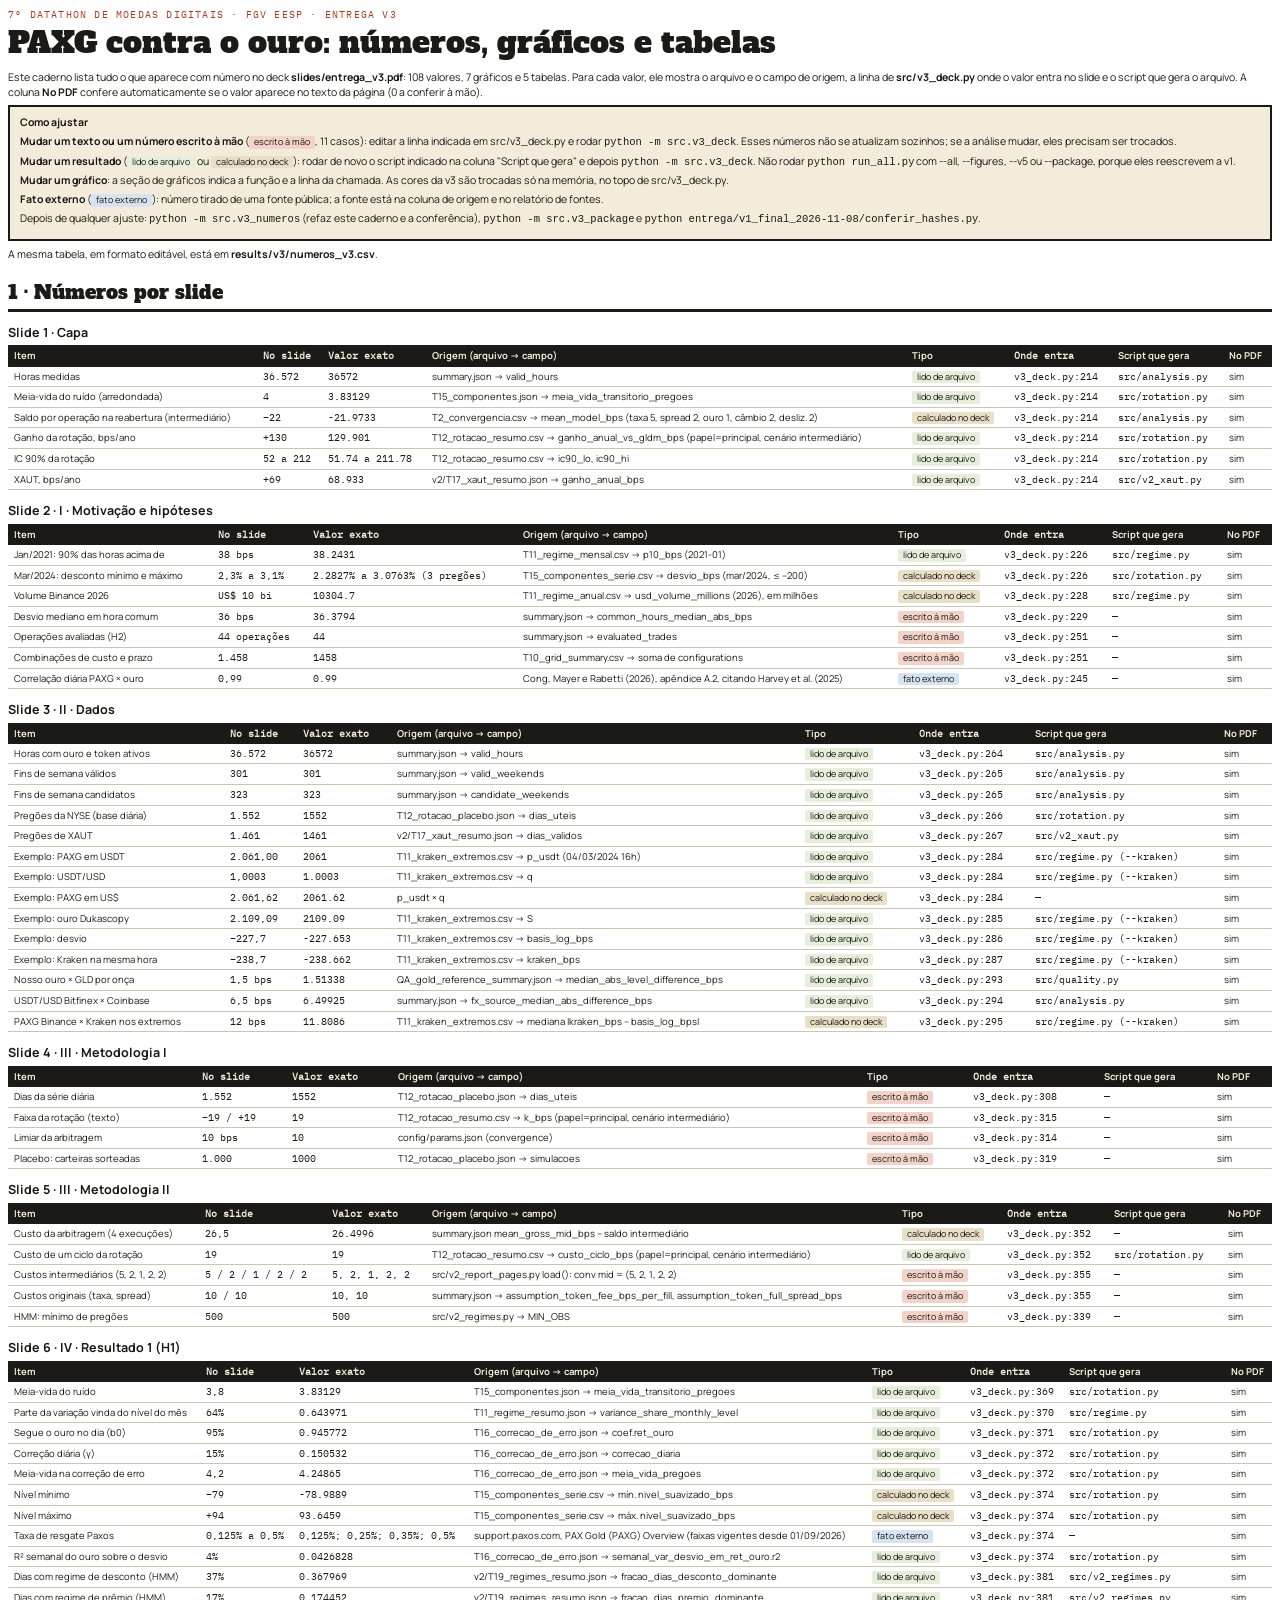
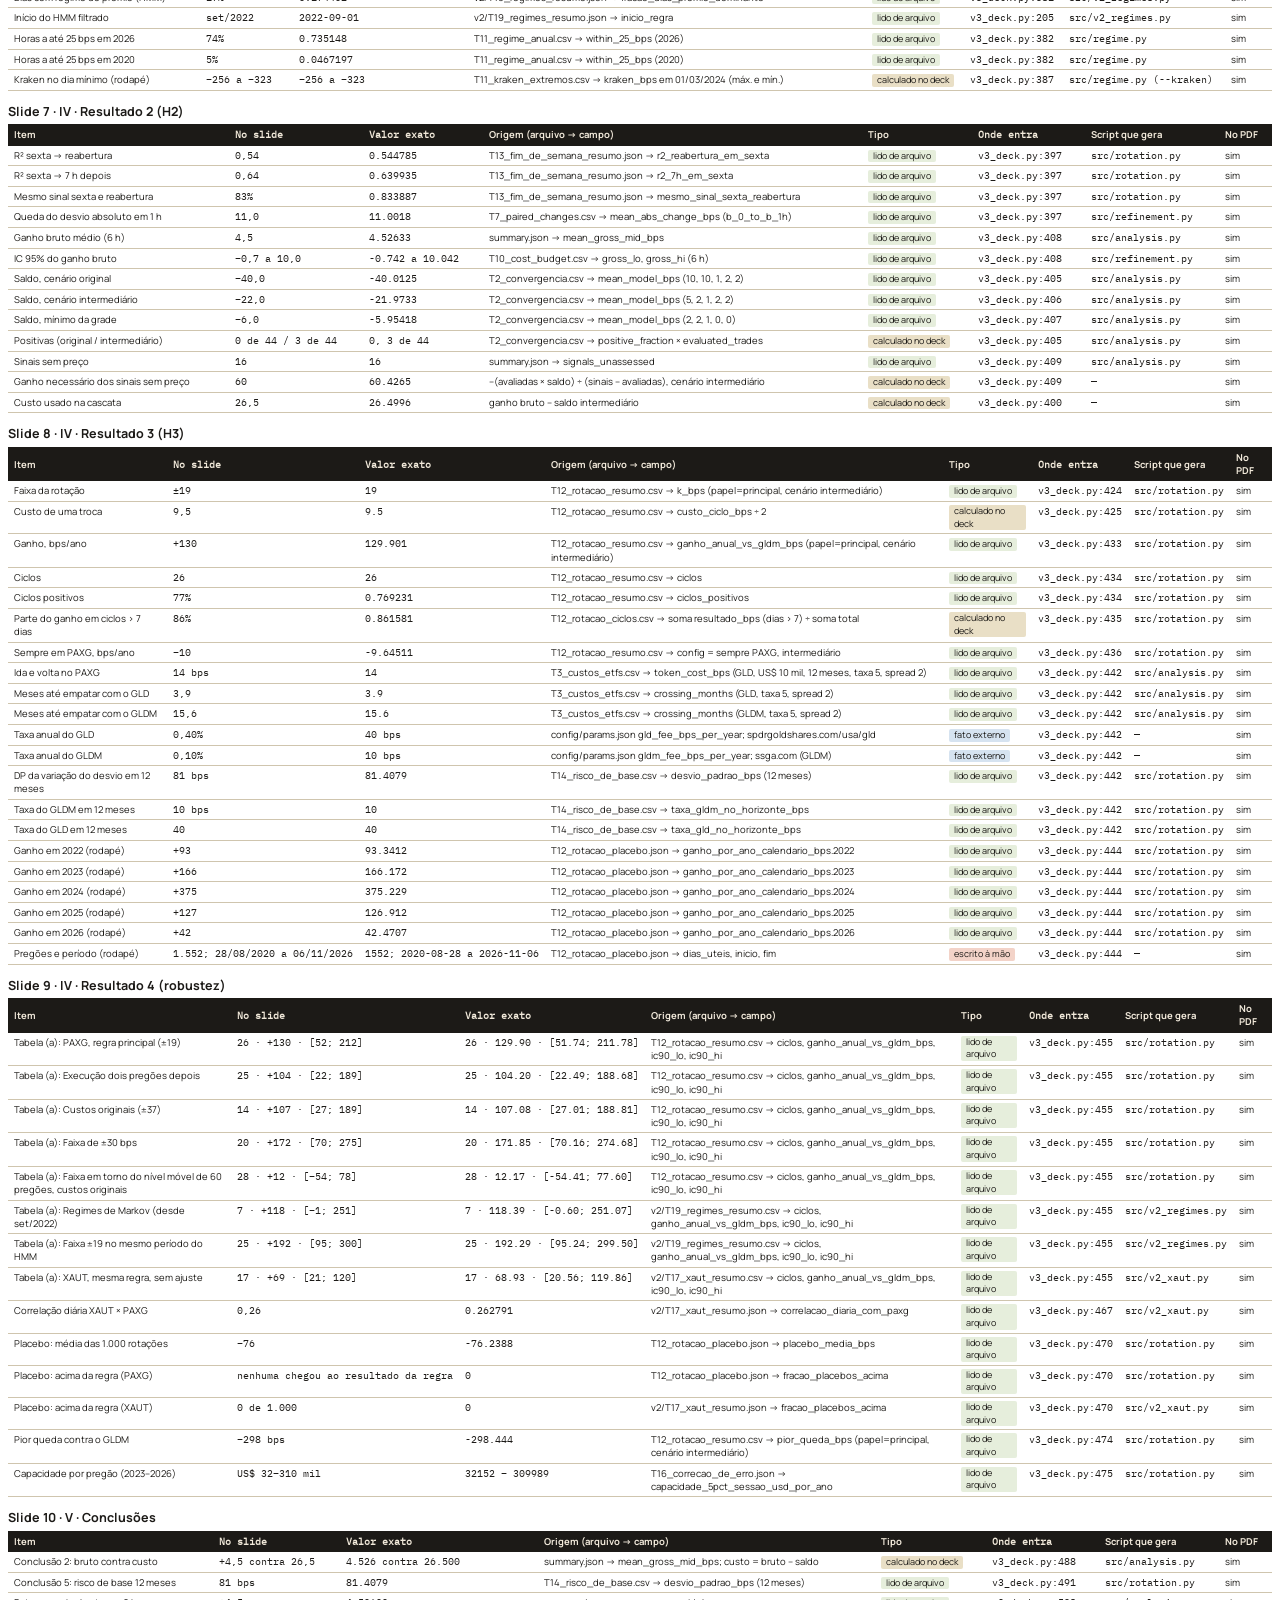
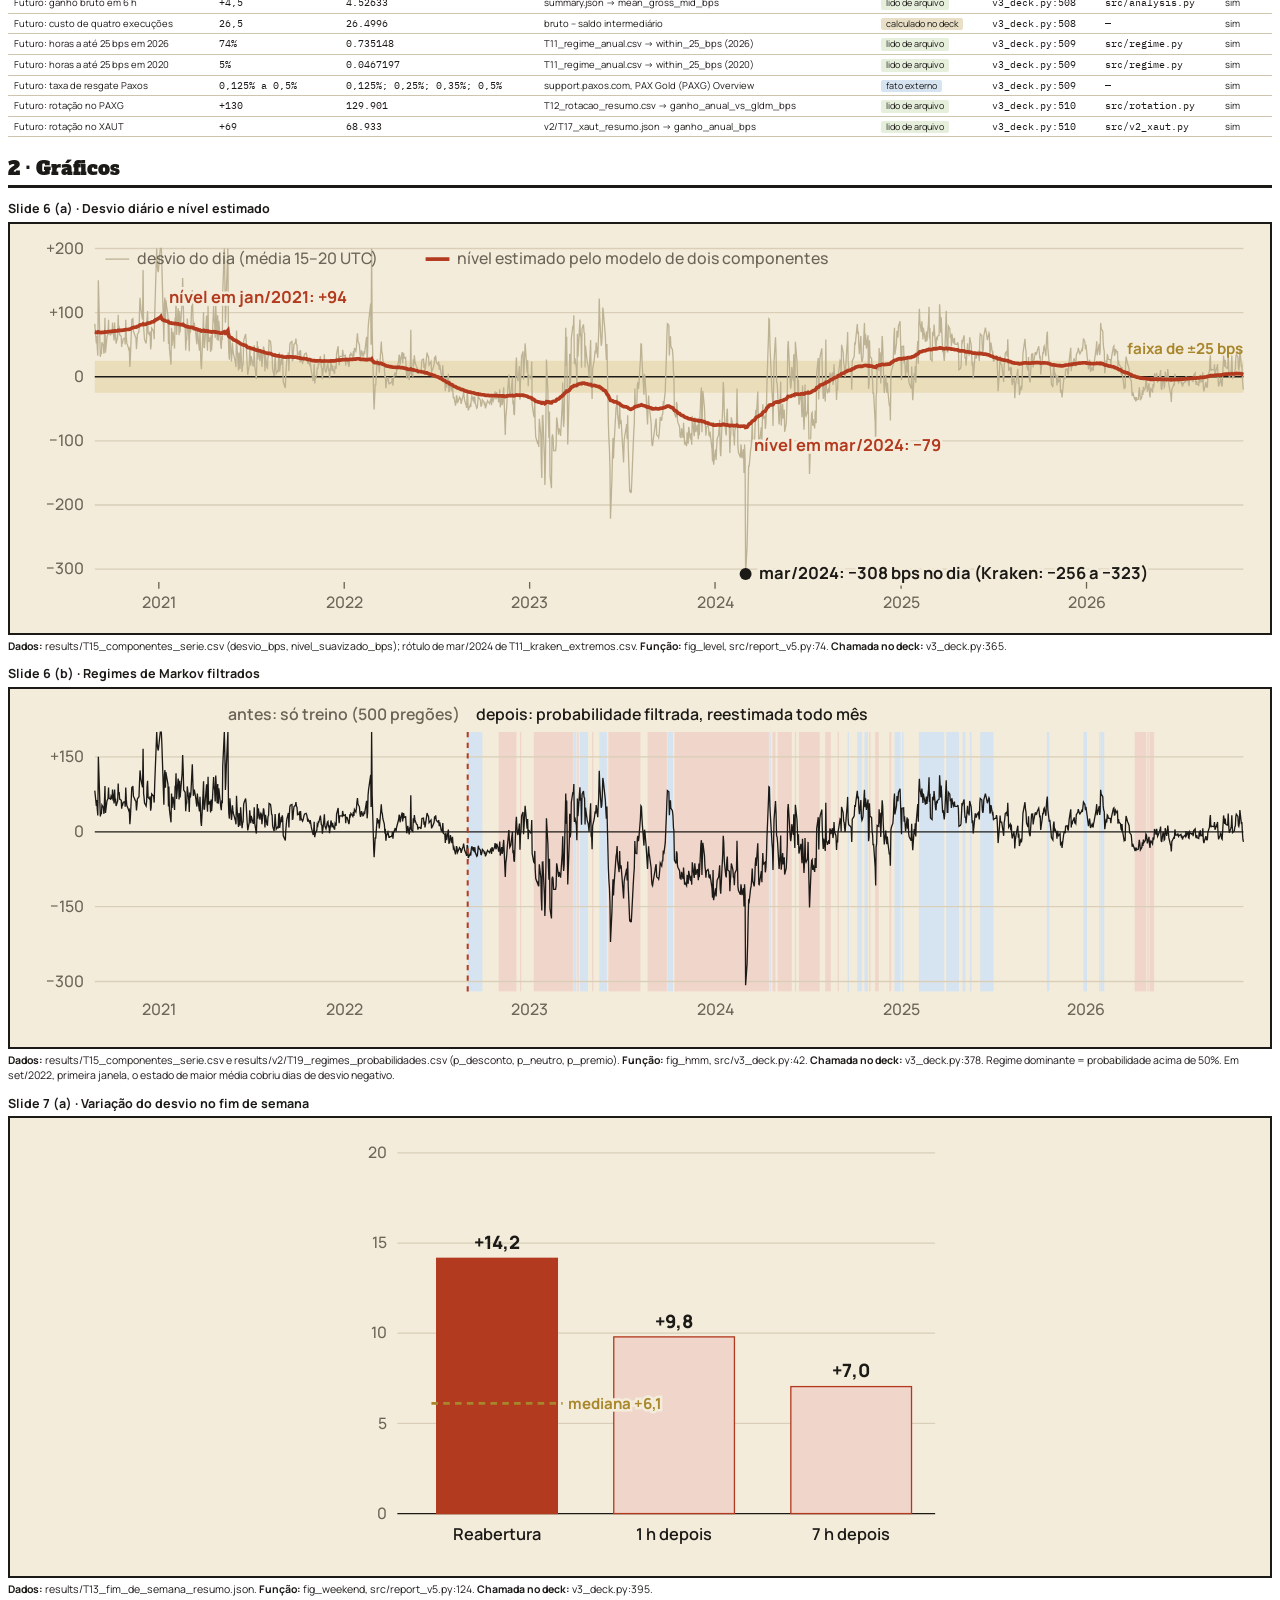
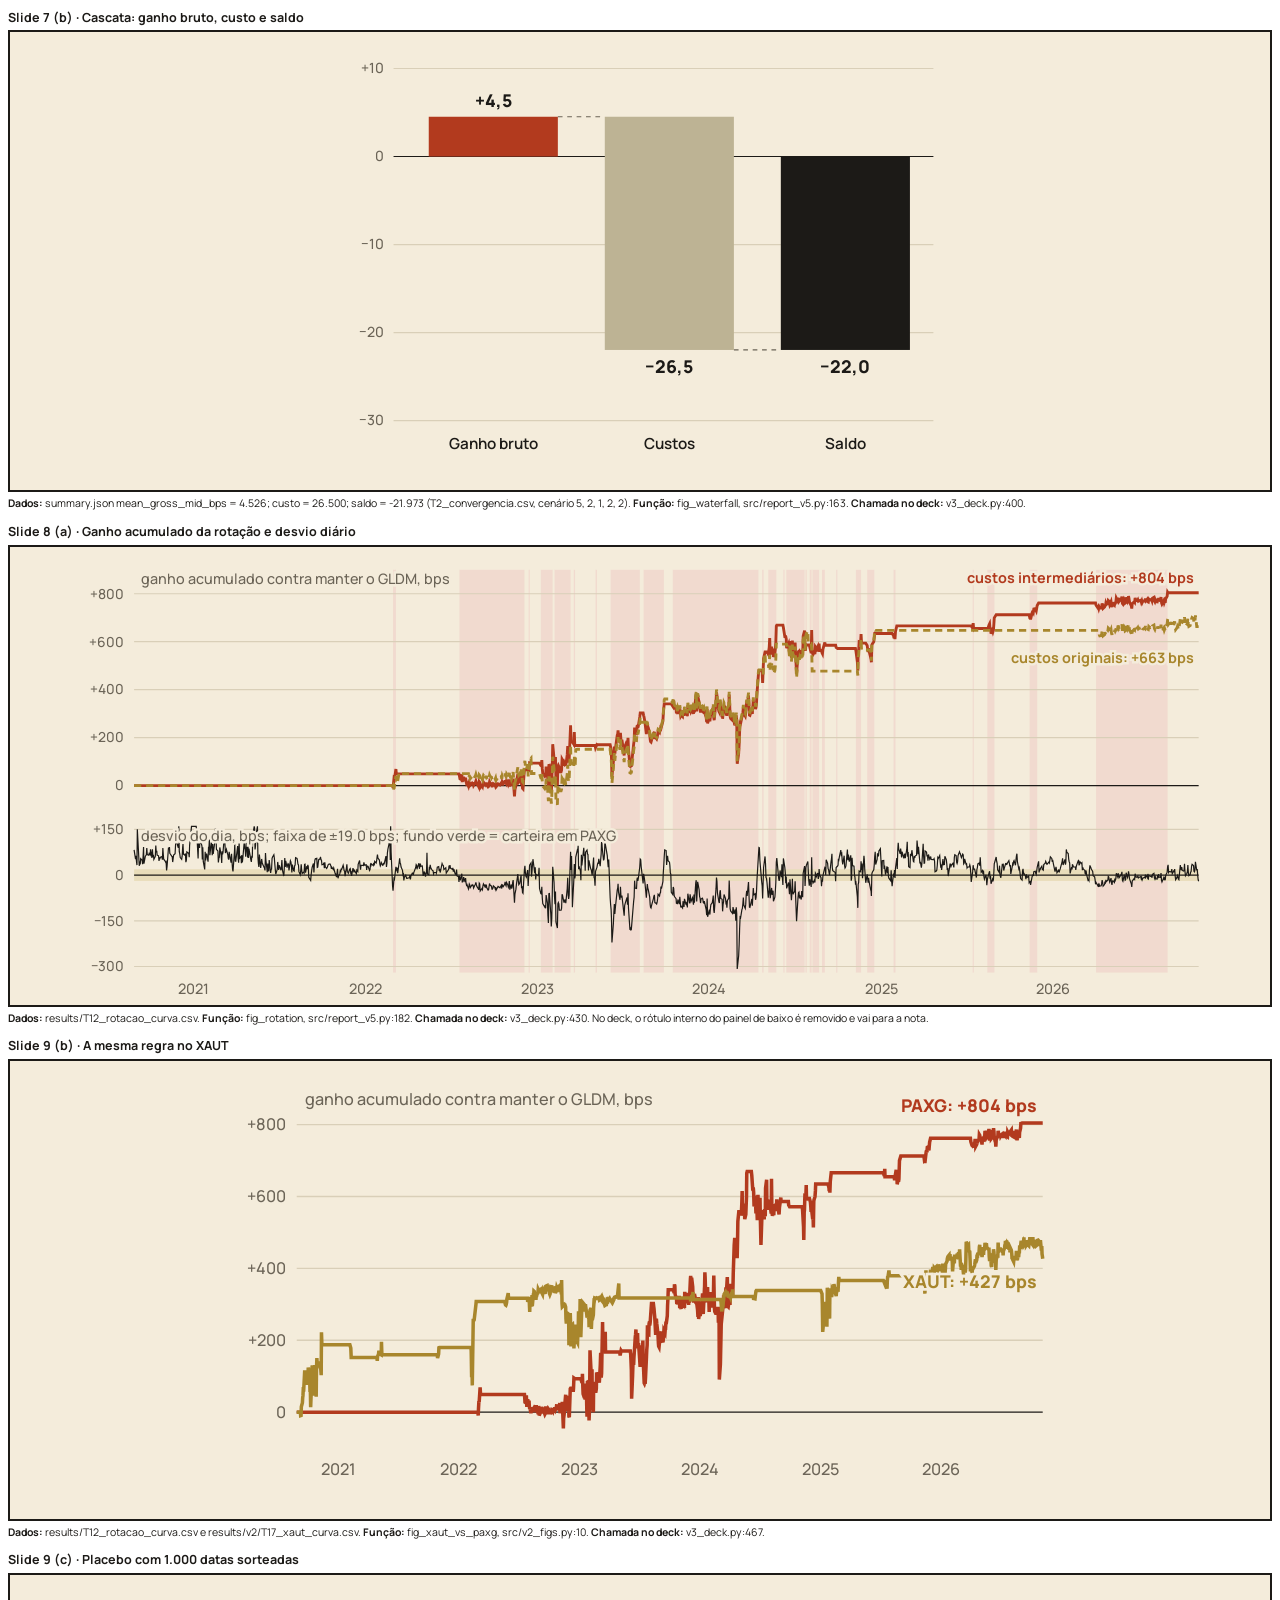
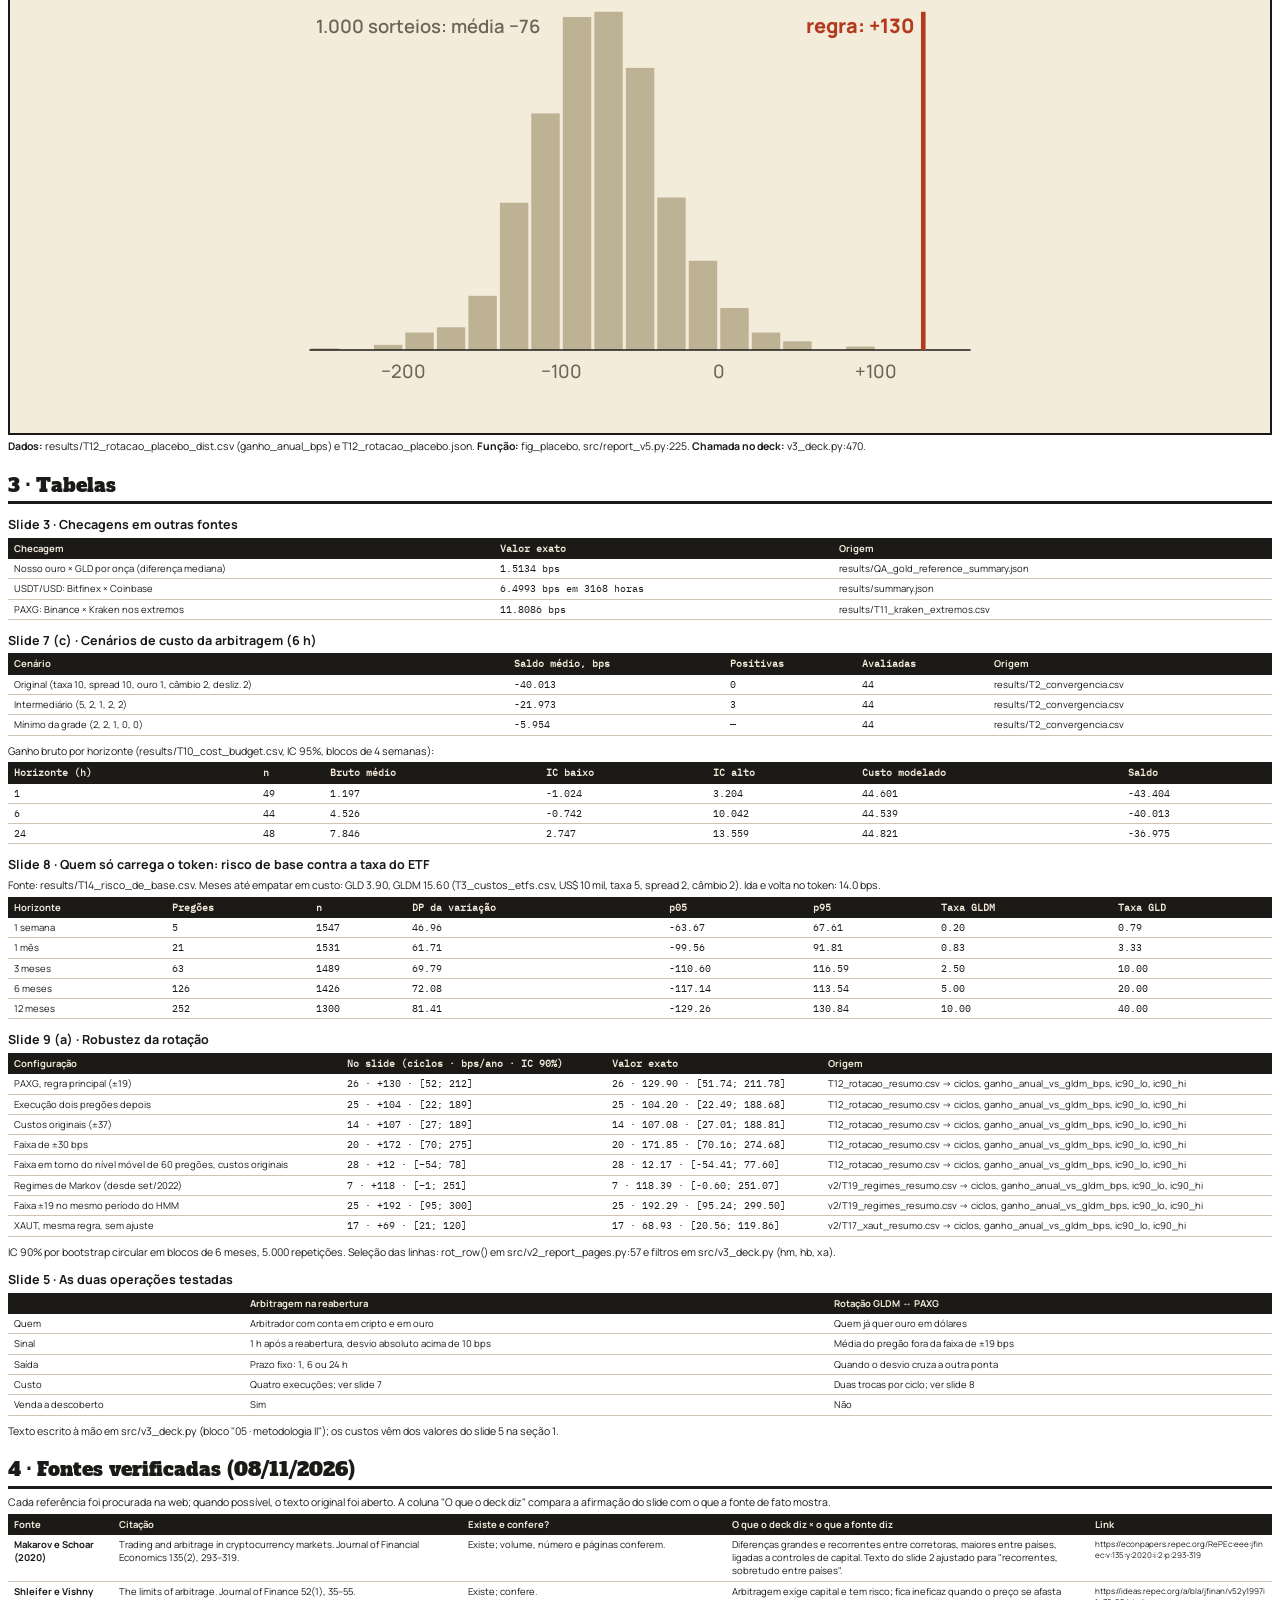
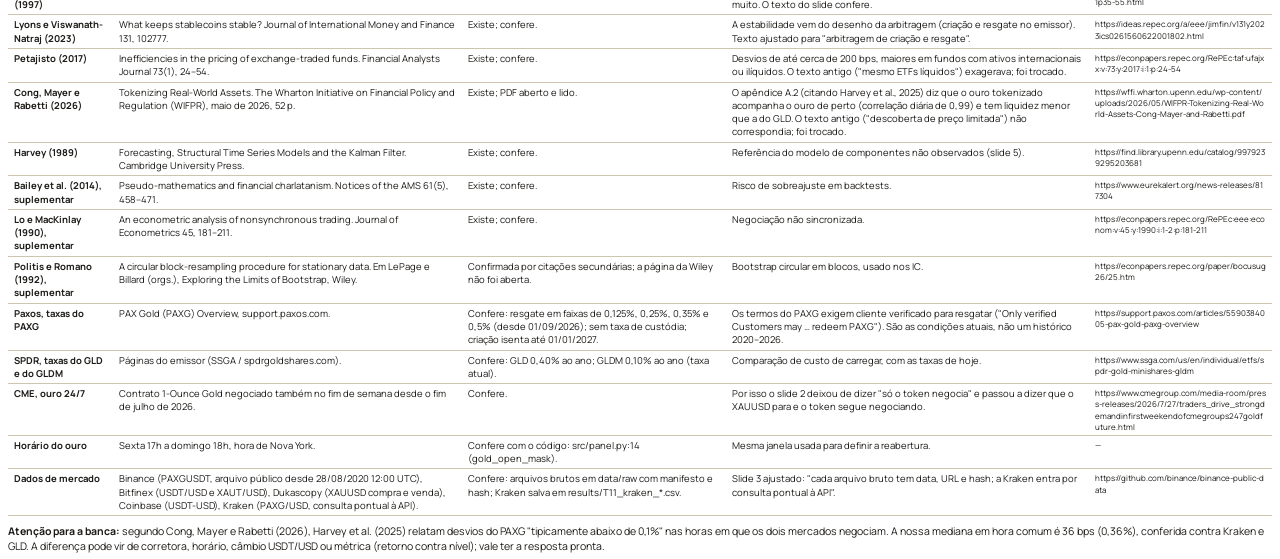
==== entrega/v3/numeros_graficos_tabelas_v3.html @ 6a16b0c0 "add: project" ====
<!doctype html><html lang="pt-BR"><head><meta charset="utf-8"><title>PAXG contra o ouro · números, gráficos e tabelas</title><style>
@font-face{font-family:Slab;src:url("../../slides/design-systems/assets/fonts/AlfaSlabOne-Regular.ttf")}
@font-face{font-family:Manrope;src:url("../../slides/design-systems/assets/fonts/Manrope.ttf");font-weight:200 800}
@font-face{font-family:PlexMono;src:url("../../slides/design-systems/assets/fonts/IBMPlexMono-Regular.ttf")}
@page{size:A4 landscape;margin:14mm 12mm}
body{font-family:Manrope,Arial,sans-serif;font-variant-ligatures:none;font-feature-settings:"liga" 0,"calt" 0;color:#1C1A17;font-size:10.5px;line-height:1.4;background:#fff}
h1{font-family:Slab,serif;font-weight:400;font-size:30px;margin:0 0 6px}
h2{font-family:Slab,serif;font-weight:400;font-size:19px;margin:18px 0 6px;border-bottom:3px solid #1C1A17;padding-bottom:3px;break-after:avoid}
h3{font-size:12.5px;margin:12px 0 4px;break-after:avoid}
.k{font-family:PlexMono,monospace;color:#B23A1E;letter-spacing:.12em;font-size:10px;text-transform:uppercase}
p{margin:4px 0}
table{border-collapse:collapse;width:100%;margin:4px 0 8px}
th{background:#1C1A17;color:#F2EADB;text-align:left;padding:4px 6px;font-size:9.5px}
td{border-bottom:1px solid #CFC5AE;padding:3px 6px;vertical-align:top;font-size:9.5px}
td.m,th.m{font-family:PlexMono,monospace;white-space:nowrap}
tr{break-inside:avoid}
.fig{border:2px solid #1C1A17;background:#F4ECDB;padding:6px 8px;break-inside:avoid;margin:4px 0}
.fig svg{width:100%;height:auto;max-height:118mm}
.figbox{break-inside:avoid;margin-bottom:10px}
.tag{display:inline-block;padding:0 5px;border-radius:2px;font-size:9px}
.t-L{background:#E6EEDC}.t-C{background:#E9DFC6}.t-M{background:#F3D3C8}.t-E{background:#D6E3F0}
.box{border:2px solid #1C1A17;background:#F4ECDB;padding:8px 10px;margin:6px 0}
.no{color:#B23A1E;font-weight:800}
.pb{break-before:page}
</style></head><body><div class="k">7º Datathon de Moedas Digitais · FGV EESP · entrega v3</div>
<h1>PAXG contra o ouro: números, gráficos e tabelas</h1>
<p>Este caderno lista tudo o que aparece com número no deck <b>slides/entrega_v3.pdf</b>: 108 valores, 7 gráficos e 5 tabelas. Para cada valor, ele mostra o arquivo e o campo de origem, a linha de <b>src/v3_deck.py</b> onde o valor entra no slide e o script que gera o arquivo. A coluna <b>No PDF</b> confere automaticamente se o valor aparece no texto da página (0 a conferir à mão).</p>
<div class="box"><b>Como ajustar</b>
<p><b>Mudar um texto ou um número escrito à mão</b> (<span class="tag t-M">escrito à mão</span>, 11 casos): editar a linha indicada em src/v3_deck.py e rodar <code>python -m src.v3_deck</code>. Esses números não se atualizam sozinhos; se a análise mudar, eles precisam ser trocados.</p>
<p><b>Mudar um resultado</b> (<span class="tag t-L">lido de arquivo</span> ou <span class="tag t-C">calculado no deck</span>): rodar de novo o script indicado na coluna "Script que gera" e depois <code>python -m src.v3_deck</code>. Não rodar <code>python run_all.py</code> com --all, --figures, --v5 ou --package, porque eles reescrevem a v1.</p>
<p><b>Mudar um gráfico</b>: a seção de gráficos indica a função e a linha da chamada. As cores da v3 são trocadas só na memória, no topo de src/v3_deck.py.</p>
<p><b>Fato externo</b> (<span class="tag t-E">fato externo</span>): número tirado de uma fonte pública; a fonte está na coluna de origem e no relatório de fontes.</p>
<p>Depois de qualquer ajuste: <code>python -m src.v3_numeros</code> (refaz este caderno e a conferência), <code>python -m src.v3_package</code> e <code>python entrega/v1_final_2026-11-08/conferir_hashes.py</code>.</p></div>
<p>A mesma tabela, em formato editável, está em <b>results/v3/numeros_v3.csv</b>.</p><h2 class="pb">1 · Números por slide</h2><h3>Slide 1 · Capa</h3><table><tr><th>Item</th><th class="m">No slide</th><th class="m">Valor exato</th><th>Origem (arquivo → campo)</th><th>Tipo</th><th class="m">Onde entra</th><th>Script que gera</th><th>No PDF</th></tr><tr><td>Horas medidas</td><td class="m">36.572</td><td class="m">36572</td><td>summary.json → valid_hours</td><td><span class="tag t-L">lido de arquivo</span></td><td class="m">v3_deck.py:214</td><td class="m">src/analysis.py</td><td class="">sim</td></tr><tr><td>Meia-vida do ruído (arredondada)</td><td class="m">4</td><td class="m">3.83129</td><td>T15_componentes.json → meia_vida_transitorio_pregoes</td><td><span class="tag t-L">lido de arquivo</span></td><td class="m">v3_deck.py:214</td><td class="m">src/rotation.py</td><td class="">sim</td></tr><tr><td>Saldo por operação na reabertura (intermediário)</td><td class="m">−22</td><td class="m">-21.9733</td><td>T2_convergencia.csv → mean_model_bps (taxa 5, spread 2, ouro 1, câmbio 2, desliz. 2)</td><td><span class="tag t-C">calculado no deck</span></td><td class="m">v3_deck.py:214</td><td class="m">src/analysis.py</td><td class="">sim</td></tr><tr><td>Ganho da rotação, bps/ano</td><td class="m">+130</td><td class="m">129.901</td><td>T12_rotacao_resumo.csv → ganho_anual_vs_gldm_bps (papel=principal, cenário intermediário)</td><td><span class="tag t-L">lido de arquivo</span></td><td class="m">v3_deck.py:214</td><td class="m">src/rotation.py</td><td class="">sim</td></tr><tr><td>IC 90% da rotação</td><td class="m">52 a 212</td><td class="m">51.74 a 211.78</td><td>T12_rotacao_resumo.csv → ic90_lo, ic90_hi</td><td><span class="tag t-L">lido de arquivo</span></td><td class="m">v3_deck.py:214</td><td class="m">src/rotation.py</td><td class="">sim</td></tr><tr><td>XAUT, bps/ano</td><td class="m">+69</td><td class="m">68.933</td><td>v2/T17_xaut_resumo.json → ganho_anual_bps</td><td><span class="tag t-L">lido de arquivo</span></td><td class="m">v3_deck.py:214</td><td class="m">src/v2_xaut.py</td><td class="">sim</td></tr></table><h3>Slide 2 · I · Motivação e hipóteses</h3><table><tr><th>Item</th><th class="m">No slide</th><th class="m">Valor exato</th><th>Origem (arquivo → campo)</th><th>Tipo</th><th class="m">Onde entra</th><th>Script que gera</th><th>No PDF</th></tr><tr><td>Jan/2021: 90% das horas acima de</td><td class="m">38 bps</td><td class="m">38.2431</td><td>T11_regime_mensal.csv → p10_bps (2021-01)</td><td><span class="tag t-L">lido de arquivo</span></td><td class="m">v3_deck.py:226</td><td class="m">src/regime.py</td><td class="">sim</td></tr><tr><td>Mar/2024: desconto mínimo e máximo</td><td class="m">2,3% a 3,1%</td><td class="m">2.2827% a 3.0763% (3 pregões)</td><td>T15_componentes_serie.csv → desvio_bps (mar/2024, ≤ −200)</td><td><span class="tag t-C">calculado no deck</span></td><td class="m">v3_deck.py:226</td><td class="m">src/rotation.py</td><td class="">sim</td></tr><tr><td>Volume Binance 2026</td><td class="m">US$ 10 bi</td><td class="m">10304.7</td><td>T11_regime_anual.csv → usd_volume_millions (2026), em milhões</td><td><span class="tag t-C">calculado no deck</span></td><td class="m">v3_deck.py:228</td><td class="m">src/regime.py</td><td class="">sim</td></tr><tr><td>Desvio mediano em hora comum</td><td class="m">36 bps</td><td class="m">36.3794</td><td>summary.json → common_hours_median_abs_bps</td><td><span class="tag t-M">escrito à mão</span></td><td class="m">v3_deck.py:229</td><td class="m">—</td><td class="">sim</td></tr><tr><td>Operações avaliadas (H2)</td><td class="m">44 operações</td><td class="m">44</td><td>summary.json → evaluated_trades</td><td><span class="tag t-M">escrito à mão</span></td><td class="m">v3_deck.py:251</td><td class="m">—</td><td class="">sim</td></tr><tr><td>Combinações de custo e prazo</td><td class="m">1.458</td><td class="m">1458</td><td>T10_grid_summary.csv → soma de configurations</td><td><span class="tag t-M">escrito à mão</span></td><td class="m">v3_deck.py:251</td><td class="m">—</td><td class="">sim</td></tr><tr><td>Correlação diária PAXG × ouro</td><td class="m">0,99</td><td class="m">0.99</td><td>Cong, Mayer e Rabetti (2026), apêndice A.2, citando Harvey et al. (2025)</td><td><span class="tag t-E">fato externo</span></td><td class="m">v3_deck.py:245</td><td class="m">—</td><td class="">sim</td></tr></table><h3>Slide 3 · II · Dados</h3><table><tr><th>Item</th><th class="m">No slide</th><th class="m">Valor exato</th><th>Origem (arquivo → campo)</th><th>Tipo</th><th class="m">Onde entra</th><th>Script que gera</th><th>No PDF</th></tr><tr><td>Horas com ouro e token ativos</td><td class="m">36.572</td><td class="m">36572</td><td>summary.json → valid_hours</td><td><span class="tag t-L">lido de arquivo</span></td><td class="m">v3_deck.py:264</td><td class="m">src/analysis.py</td><td class="">sim</td></tr><tr><td>Fins de semana válidos</td><td class="m">301</td><td class="m">301</td><td>summary.json → valid_weekends</td><td><span class="tag t-L">lido de arquivo</span></td><td class="m">v3_deck.py:265</td><td class="m">src/analysis.py</td><td class="">sim</td></tr><tr><td>Fins de semana candidatos</td><td class="m">323</td><td class="m">323</td><td>summary.json → candidate_weekends</td><td><span class="tag t-L">lido de arquivo</span></td><td class="m">v3_deck.py:265</td><td class="m">src/analysis.py</td><td class="">sim</td></tr><tr><td>Pregões da NYSE (base diária)</td><td class="m">1.552</td><td class="m">1552</td><td>T12_rotacao_placebo.json → dias_uteis</td><td><span class="tag t-L">lido de arquivo</span></td><td class="m">v3_deck.py:266</td><td class="m">src/rotation.py</td><td class="">sim</td></tr><tr><td>Pregões de XAUT</td><td class="m">1.461</td><td class="m">1461</td><td>v2/T17_xaut_resumo.json → dias_validos</td><td><span class="tag t-L">lido de arquivo</span></td><td class="m">v3_deck.py:267</td><td class="m">src/v2_xaut.py</td><td class="">sim</td></tr><tr><td>Exemplo: PAXG em USDT</td><td class="m">2.061,00</td><td class="m">2061</td><td>T11_kraken_extremos.csv → p_usdt (04/03/2024 16h)</td><td><span class="tag t-L">lido de arquivo</span></td><td class="m">v3_deck.py:284</td><td class="m">src/regime.py (--kraken)</td><td class="">sim</td></tr><tr><td>Exemplo: USDT/USD</td><td class="m">1,0003</td><td class="m">1.0003</td><td>T11_kraken_extremos.csv → q</td><td><span class="tag t-L">lido de arquivo</span></td><td class="m">v3_deck.py:284</td><td class="m">src/regime.py (--kraken)</td><td class="">sim</td></tr><tr><td>Exemplo: PAXG em US$</td><td class="m">2.061,62</td><td class="m">2061.62</td><td>p_usdt × q</td><td><span class="tag t-C">calculado no deck</span></td><td class="m">v3_deck.py:284</td><td class="m">—</td><td class="">sim</td></tr><tr><td>Exemplo: ouro Dukascopy</td><td class="m">2.109,09</td><td class="m">2109.09</td><td>T11_kraken_extremos.csv → S</td><td><span class="tag t-L">lido de arquivo</span></td><td class="m">v3_deck.py:285</td><td class="m">src/regime.py (--kraken)</td><td class="">sim</td></tr><tr><td>Exemplo: desvio</td><td class="m">−227,7</td><td class="m">-227.653</td><td>T11_kraken_extremos.csv → basis_log_bps</td><td><span class="tag t-L">lido de arquivo</span></td><td class="m">v3_deck.py:286</td><td class="m">src/regime.py (--kraken)</td><td class="">sim</td></tr><tr><td>Exemplo: Kraken na mesma hora</td><td class="m">−238,7</td><td class="m">-238.662</td><td>T11_kraken_extremos.csv → kraken_bps</td><td><span class="tag t-L">lido de arquivo</span></td><td class="m">v3_deck.py:287</td><td class="m">src/regime.py (--kraken)</td><td class="">sim</td></tr><tr><td>Nosso ouro × GLD por onça</td><td class="m">1,5 bps</td><td class="m">1.51338</td><td>QA_gold_reference_summary.json → median_abs_level_difference_bps</td><td><span class="tag t-L">lido de arquivo</span></td><td class="m">v3_deck.py:293</td><td class="m">src/quality.py</td><td class="">sim</td></tr><tr><td>USDT/USD Bitfinex × Coinbase</td><td class="m">6,5 bps</td><td class="m">6.49925</td><td>summary.json → fx_source_median_abs_difference_bps</td><td><span class="tag t-L">lido de arquivo</span></td><td class="m">v3_deck.py:294</td><td class="m">src/analysis.py</td><td class="">sim</td></tr><tr><td>PAXG Binance × Kraken nos extremos</td><td class="m">12 bps</td><td class="m">11.8086</td><td>T11_kraken_extremos.csv → mediana |kraken_bps − basis_log_bps|</td><td><span class="tag t-C">calculado no deck</span></td><td class="m">v3_deck.py:295</td><td class="m">src/regime.py (--kraken)</td><td class="">sim</td></tr></table><h3>Slide 4 · III · Metodologia I</h3><table><tr><th>Item</th><th class="m">No slide</th><th class="m">Valor exato</th><th>Origem (arquivo → campo)</th><th>Tipo</th><th class="m">Onde entra</th><th>Script que gera</th><th>No PDF</th></tr><tr><td>Dias da série diária</td><td class="m">1.552</td><td class="m">1552</td><td>T12_rotacao_placebo.json → dias_uteis</td><td><span class="tag t-M">escrito à mão</span></td><td class="m">v3_deck.py:308</td><td class="m">—</td><td class="">sim</td></tr><tr><td>Faixa da rotação (texto)</td><td class="m">−19 / +19</td><td class="m">19</td><td>T12_rotacao_resumo.csv → k_bps (papel=principal, cenário intermediário)</td><td><span class="tag t-M">escrito à mão</span></td><td class="m">v3_deck.py:315</td><td class="m">—</td><td class="">sim</td></tr><tr><td>Limiar da arbitragem</td><td class="m">10 bps</td><td class="m">10</td><td>config/params.json (convergence)</td><td><span class="tag t-M">escrito à mão</span></td><td class="m">v3_deck.py:314</td><td class="m">—</td><td class="">sim</td></tr><tr><td>Placebo: carteiras sorteadas</td><td class="m">1.000</td><td class="m">1000</td><td>T12_rotacao_placebo.json → simulacoes</td><td><span class="tag t-M">escrito à mão</span></td><td class="m">v3_deck.py:319</td><td class="m">—</td><td class="">sim</td></tr></table><h3>Slide 5 · III · Metodologia II</h3><table><tr><th>Item</th><th class="m">No slide</th><th class="m">Valor exato</th><th>Origem (arquivo → campo)</th><th>Tipo</th><th class="m">Onde entra</th><th>Script que gera</th><th>No PDF</th></tr><tr><td>Custo da arbitragem (4 execuções)</td><td class="m">26,5</td><td class="m">26.4996</td><td>summary.json mean_gross_mid_bps − saldo intermediário</td><td><span class="tag t-C">calculado no deck</span></td><td class="m">v3_deck.py:352</td><td class="m">—</td><td class="">sim</td></tr><tr><td>Custo de um ciclo da rotação</td><td class="m">19</td><td class="m">19</td><td>T12_rotacao_resumo.csv → custo_ciclo_bps (papel=principal, cenário intermediário)</td><td><span class="tag t-L">lido de arquivo</span></td><td class="m">v3_deck.py:352</td><td class="m">src/rotation.py</td><td class="">sim</td></tr><tr><td>Custos intermediários (5, 2, 1, 2, 2)</td><td class="m">5 / 2 / 1 / 2 / 2</td><td class="m">5, 2, 1, 2, 2</td><td>src/v2_report_pages.py load(): conv mid = (5, 2, 1, 2, 2)</td><td><span class="tag t-M">escrito à mão</span></td><td class="m">v3_deck.py:355</td><td class="m">—</td><td class="">sim</td></tr><tr><td>Custos originais (taxa, spread)</td><td class="m">10 / 10</td><td class="m">10, 10</td><td>summary.json → assumption_token_fee_bps_per_fill, assumption_token_full_spread_bps</td><td><span class="tag t-M">escrito à mão</span></td><td class="m">v3_deck.py:355</td><td class="m">—</td><td class="">sim</td></tr><tr><td>HMM: mínimo de pregões</td><td class="m">500</td><td class="m">500</td><td>src/v2_regimes.py → MIN_OBS</td><td><span class="tag t-M">escrito à mão</span></td><td class="m">v3_deck.py:339</td><td class="m">—</td><td class="">sim</td></tr></table><h3>Slide 6 · IV · Resultado 1 (H1)</h3><table><tr><th>Item</th><th class="m">No slide</th><th class="m">Valor exato</th><th>Origem (arquivo → campo)</th><th>Tipo</th><th class="m">Onde entra</th><th>Script que gera</th><th>No PDF</th></tr><tr><td>Meia-vida do ruído</td><td class="m">3,8</td><td class="m">3.83129</td><td>T15_componentes.json → meia_vida_transitorio_pregoes</td><td><span class="tag t-L">lido de arquivo</span></td><td class="m">v3_deck.py:369</td><td class="m">src/rotation.py</td><td class="">sim</td></tr><tr><td>Parte da variação vinda do nível do mês</td><td class="m">64%</td><td class="m">0.643971</td><td>T11_regime_resumo.json → variance_share_monthly_level</td><td><span class="tag t-L">lido de arquivo</span></td><td class="m">v3_deck.py:370</td><td class="m">src/regime.py</td><td class="">sim</td></tr><tr><td>Segue o ouro no dia (b0)</td><td class="m">95%</td><td class="m">0.945772</td><td>T16_correcao_de_erro.json → coef.ret_ouro</td><td><span class="tag t-L">lido de arquivo</span></td><td class="m">v3_deck.py:371</td><td class="m">src/rotation.py</td><td class="">sim</td></tr><tr><td>Correção diária (γ)</td><td class="m">15%</td><td class="m">0.150532</td><td>T16_correcao_de_erro.json → correcao_diaria</td><td><span class="tag t-L">lido de arquivo</span></td><td class="m">v3_deck.py:372</td><td class="m">src/rotation.py</td><td class="">sim</td></tr><tr><td>Meia-vida na correção de erro</td><td class="m">4,2</td><td class="m">4.24865</td><td>T16_correcao_de_erro.json → meia_vida_pregoes</td><td><span class="tag t-L">lido de arquivo</span></td><td class="m">v3_deck.py:372</td><td class="m">src/rotation.py</td><td class="">sim</td></tr><tr><td>Nível mínimo</td><td class="m">−79</td><td class="m">-78.9889</td><td>T15_componentes_serie.csv → mín. nivel_suavizado_bps</td><td><span class="tag t-C">calculado no deck</span></td><td class="m">v3_deck.py:374</td><td class="m">src/rotation.py</td><td class="">sim</td></tr><tr><td>Nível máximo</td><td class="m">+94</td><td class="m">93.6459</td><td>T15_componentes_serie.csv → máx. nivel_suavizado_bps</td><td><span class="tag t-C">calculado no deck</span></td><td class="m">v3_deck.py:374</td><td class="m">src/rotation.py</td><td class="">sim</td></tr><tr><td>Taxa de resgate Paxos</td><td class="m">0,125% a 0,5%</td><td class="m">0,125%; 0,25%; 0,35%; 0,5%</td><td>support.paxos.com, PAX Gold (PAXG) Overview (faixas vigentes desde 01/09/2026)</td><td><span class="tag t-E">fato externo</span></td><td class="m">v3_deck.py:374</td><td class="m">—</td><td class="">sim</td></tr><tr><td>R² semanal do ouro sobre o desvio</td><td class="m">4%</td><td class="m">0.0426828</td><td>T16_correcao_de_erro.json → semanal_var_desvio_em_ret_ouro.r2</td><td><span class="tag t-L">lido de arquivo</span></td><td class="m">v3_deck.py:374</td><td class="m">src/rotation.py</td><td class="">sim</td></tr><tr><td>Dias com regime de desconto (HMM)</td><td class="m">37%</td><td class="m">0.367969</td><td>v2/T19_regimes_resumo.json → fracao_dias_desconto_dominante</td><td><span class="tag t-L">lido de arquivo</span></td><td class="m">v3_deck.py:381</td><td class="m">src/v2_regimes.py</td><td class="">sim</td></tr><tr><td>Dias com regime de prêmio (HMM)</td><td class="m">17%</td><td class="m">0.174452</td><td>v2/T19_regimes_resumo.json → fracao_dias_premio_dominante</td><td><span class="tag t-L">lido de arquivo</span></td><td class="m">v3_deck.py:381</td><td class="m">src/v2_regimes.py</td><td class="">sim</td></tr><tr><td>Início do HMM filtrado</td><td class="m">set/2022</td><td class="m">2022-09-01</td><td>v2/T19_regimes_resumo.json → inicio_regra</td><td><span class="tag t-L">lido de arquivo</span></td><td class="m">v3_deck.py:205</td><td class="m">src/v2_regimes.py</td><td class="">sim</td></tr><tr><td>Horas a até 25 bps em 2026</td><td class="m">74%</td><td class="m">0.735148</td><td>T11_regime_anual.csv → within_25_bps (2026)</td><td><span class="tag t-L">lido de arquivo</span></td><td class="m">v3_deck.py:382</td><td class="m">src/regime.py</td><td class="">sim</td></tr><tr><td>Horas a até 25 bps em 2020</td><td class="m">5%</td><td class="m">0.0467197</td><td>T11_regime_anual.csv → within_25_bps (2020)</td><td><span class="tag t-L">lido de arquivo</span></td><td class="m">v3_deck.py:382</td><td class="m">src/regime.py</td><td class="">sim</td></tr><tr><td>Kraken no dia mínimo (rodapé)</td><td class="m">−256 a −323</td><td class="m">−256 a −323</td><td>T11_kraken_extremos.csv → kraken_bps em 01/03/2024 (máx. e mín.)</td><td><span class="tag t-C">calculado no deck</span></td><td class="m">v3_deck.py:387</td><td class="m">src/regime.py (--kraken)</td><td class="">sim</td></tr></table><h3>Slide 7 · IV · Resultado 2 (H2)</h3><table><tr><th>Item</th><th class="m">No slide</th><th class="m">Valor exato</th><th>Origem (arquivo → campo)</th><th>Tipo</th><th class="m">Onde entra</th><th>Script que gera</th><th>No PDF</th></tr><tr><td>R² sexta → reabertura</td><td class="m">0,54</td><td class="m">0.544785</td><td>T13_fim_de_semana_resumo.json → r2_reabertura_em_sexta</td><td><span class="tag t-L">lido de arquivo</span></td><td class="m">v3_deck.py:397</td><td class="m">src/rotation.py</td><td class="">sim</td></tr><tr><td>R² sexta → 7 h depois</td><td class="m">0,64</td><td class="m">0.639935</td><td>T13_fim_de_semana_resumo.json → r2_7h_em_sexta</td><td><span class="tag t-L">lido de arquivo</span></td><td class="m">v3_deck.py:397</td><td class="m">src/rotation.py</td><td class="">sim</td></tr><tr><td>Mesmo sinal sexta e reabertura</td><td class="m">83%</td><td class="m">0.833887</td><td>T13_fim_de_semana_resumo.json → mesmo_sinal_sexta_reabertura</td><td><span class="tag t-L">lido de arquivo</span></td><td class="m">v3_deck.py:397</td><td class="m">src/rotation.py</td><td class="">sim</td></tr><tr><td>Queda do desvio absoluto em 1 h</td><td class="m">11,0</td><td class="m">11.0018</td><td>T7_paired_changes.csv → mean_abs_change_bps (b_0_to_b_1h)</td><td><span class="tag t-L">lido de arquivo</span></td><td class="m">v3_deck.py:397</td><td class="m">src/refinement.py</td><td class="">sim</td></tr><tr><td>Ganho bruto médio (6 h)</td><td class="m">4,5</td><td class="m">4.52633</td><td>summary.json → mean_gross_mid_bps</td><td><span class="tag t-L">lido de arquivo</span></td><td class="m">v3_deck.py:408</td><td class="m">src/analysis.py</td><td class="">sim</td></tr><tr><td>IC 95% do ganho bruto</td><td class="m">−0,7 a 10,0</td><td class="m">-0.742 a 10.042</td><td>T10_cost_budget.csv → gross_lo, gross_hi (6 h)</td><td><span class="tag t-L">lido de arquivo</span></td><td class="m">v3_deck.py:408</td><td class="m">src/refinement.py</td><td class="">sim</td></tr><tr><td>Saldo, cenário original</td><td class="m">−40,0</td><td class="m">-40.0125</td><td>T2_convergencia.csv → mean_model_bps (10, 10, 1, 2, 2)</td><td><span class="tag t-L">lido de arquivo</span></td><td class="m">v3_deck.py:405</td><td class="m">src/analysis.py</td><td class="">sim</td></tr><tr><td>Saldo, cenário intermediário</td><td class="m">−22,0</td><td class="m">-21.9733</td><td>T2_convergencia.csv → mean_model_bps (5, 2, 1, 2, 2)</td><td><span class="tag t-L">lido de arquivo</span></td><td class="m">v3_deck.py:406</td><td class="m">src/analysis.py</td><td class="">sim</td></tr><tr><td>Saldo, mínimo da grade</td><td class="m">−6,0</td><td class="m">-5.95418</td><td>T2_convergencia.csv → mean_model_bps (2, 2, 1, 0, 0)</td><td><span class="tag t-L">lido de arquivo</span></td><td class="m">v3_deck.py:407</td><td class="m">src/analysis.py</td><td class="">sim</td></tr><tr><td>Positivas (original / intermediário)</td><td class="m">0 de 44 / 3 de 44</td><td class="m">0, 3 de 44</td><td>T2_convergencia.csv → positive_fraction × evaluated_trades</td><td><span class="tag t-C">calculado no deck</span></td><td class="m">v3_deck.py:405</td><td class="m">src/analysis.py</td><td class="">sim</td></tr><tr><td>Sinais sem preço</td><td class="m">16</td><td class="m">16</td><td>summary.json → signals_unassessed</td><td><span class="tag t-L">lido de arquivo</span></td><td class="m">v3_deck.py:409</td><td class="m">src/analysis.py</td><td class="">sim</td></tr><tr><td>Ganho necessário dos sinais sem preço</td><td class="m">60</td><td class="m">60.4265</td><td>−(avaliadas × saldo) ÷ (sinais − avaliadas), cenário intermediário</td><td><span class="tag t-C">calculado no deck</span></td><td class="m">v3_deck.py:409</td><td class="m">—</td><td class="">sim</td></tr><tr><td>Custo usado na cascata</td><td class="m">26,5</td><td class="m">26.4996</td><td>ganho bruto − saldo intermediário</td><td><span class="tag t-C">calculado no deck</span></td><td class="m">v3_deck.py:400</td><td class="m">—</td><td class="">sim</td></tr></table><h3>Slide 8 · IV · Resultado 3 (H3)</h3><table><tr><th>Item</th><th class="m">No slide</th><th class="m">Valor exato</th><th>Origem (arquivo → campo)</th><th>Tipo</th><th class="m">Onde entra</th><th>Script que gera</th><th>No PDF</th></tr><tr><td>Faixa da rotação</td><td class="m">±19</td><td class="m">19</td><td>T12_rotacao_resumo.csv → k_bps (papel=principal, cenário intermediário)</td><td><span class="tag t-L">lido de arquivo</span></td><td class="m">v3_deck.py:424</td><td class="m">src/rotation.py</td><td class="">sim</td></tr><tr><td>Custo de uma troca</td><td class="m">9,5</td><td class="m">9.5</td><td>T12_rotacao_resumo.csv → custo_ciclo_bps ÷ 2</td><td><span class="tag t-C">calculado no deck</span></td><td class="m">v3_deck.py:425</td><td class="m">src/rotation.py</td><td class="">sim</td></tr><tr><td>Ganho, bps/ano</td><td class="m">+130</td><td class="m">129.901</td><td>T12_rotacao_resumo.csv → ganho_anual_vs_gldm_bps (papel=principal, cenário intermediário)</td><td><span class="tag t-L">lido de arquivo</span></td><td class="m">v3_deck.py:433</td><td class="m">src/rotation.py</td><td class="">sim</td></tr><tr><td>Ciclos</td><td class="m">26</td><td class="m">26</td><td>T12_rotacao_resumo.csv → ciclos</td><td><span class="tag t-L">lido de arquivo</span></td><td class="m">v3_deck.py:434</td><td class="m">src/rotation.py</td><td class="">sim</td></tr><tr><td>Ciclos positivos</td><td class="m">77%</td><td class="m">0.769231</td><td>T12_rotacao_resumo.csv → ciclos_positivos</td><td><span class="tag t-L">lido de arquivo</span></td><td class="m">v3_deck.py:434</td><td class="m">src/rotation.py</td><td class="">sim</td></tr><tr><td>Parte do ganho em ciclos &gt; 7 dias</td><td class="m">86%</td><td class="m">0.861581</td><td>T12_rotacao_ciclos.csv → soma resultado_bps (dias &gt; 7) ÷ soma total</td><td><span class="tag t-C">calculado no deck</span></td><td class="m">v3_deck.py:435</td><td class="m">src/rotation.py</td><td class="">sim</td></tr><tr><td>Sempre em PAXG, bps/ano</td><td class="m">−10</td><td class="m">-9.64511</td><td>T12_rotacao_resumo.csv → config = sempre PAXG, intermediário</td><td><span class="tag t-L">lido de arquivo</span></td><td class="m">v3_deck.py:436</td><td class="m">src/rotation.py</td><td class="">sim</td></tr><tr><td>Ida e volta no PAXG</td><td class="m">14 bps</td><td class="m">14</td><td>T3_custos_etfs.csv → token_cost_bps (GLD, US$ 10 mil, 12 meses, taxa 5, spread 2)</td><td><span class="tag t-L">lido de arquivo</span></td><td class="m">v3_deck.py:442</td><td class="m">src/analysis.py</td><td class="">sim</td></tr><tr><td>Meses até empatar com o GLD</td><td class="m">3,9</td><td class="m">3.9</td><td>T3_custos_etfs.csv → crossing_months (GLD, taxa 5, spread 2)</td><td><span class="tag t-L">lido de arquivo</span></td><td class="m">v3_deck.py:442</td><td class="m">src/analysis.py</td><td class="">sim</td></tr><tr><td>Meses até empatar com o GLDM</td><td class="m">15,6</td><td class="m">15.6</td><td>T3_custos_etfs.csv → crossing_months (GLDM, taxa 5, spread 2)</td><td><span class="tag t-L">lido de arquivo</span></td><td class="m">v3_deck.py:442</td><td class="m">src/analysis.py</td><td class="">sim</td></tr><tr><td>Taxa anual do GLD</td><td class="m">0,40%</td><td class="m">40 bps</td><td>config/params.json gld_fee_bps_per_year; spdrgoldshares.com/usa/gld</td><td><span class="tag t-E">fato externo</span></td><td class="m">v3_deck.py:442</td><td class="m">—</td><td class="">sim</td></tr><tr><td>Taxa anual do GLDM</td><td class="m">0,10%</td><td class="m">10 bps</td><td>config/params.json gldm_fee_bps_per_year; ssga.com (GLDM)</td><td><span class="tag t-E">fato externo</span></td><td class="m">v3_deck.py:442</td><td class="m">—</td><td class="">sim</td></tr><tr><td>DP da variação do desvio em 12 meses</td><td class="m">81 bps</td><td class="m">81.4079</td><td>T14_risco_de_base.csv → desvio_padrao_bps (12 meses)</td><td><span class="tag t-L">lido de arquivo</span></td><td class="m">v3_deck.py:442</td><td class="m">src/rotation.py</td><td class="">sim</td></tr><tr><td>Taxa do GLDM em 12 meses</td><td class="m">10 bps</td><td class="m">10</td><td>T14_risco_de_base.csv → taxa_gldm_no_horizonte_bps</td><td><span class="tag t-L">lido de arquivo</span></td><td class="m">v3_deck.py:442</td><td class="m">src/rotation.py</td><td class="">sim</td></tr><tr><td>Taxa do GLD em 12 meses</td><td class="m">40</td><td class="m">40</td><td>T14_risco_de_base.csv → taxa_gld_no_horizonte_bps</td><td><span class="tag t-L">lido de arquivo</span></td><td class="m">v3_deck.py:442</td><td class="m">src/rotation.py</td><td class="">sim</td></tr><tr><td>Ganho em 2022 (rodapé)</td><td class="m">+93</td><td class="m">93.3412</td><td>T12_rotacao_placebo.json → ganho_por_ano_calendario_bps.2022</td><td><span class="tag t-L">lido de arquivo</span></td><td class="m">v3_deck.py:444</td><td class="m">src/rotation.py</td><td class="">sim</td></tr><tr><td>Ganho em 2023 (rodapé)</td><td class="m">+166</td><td class="m">166.172</td><td>T12_rotacao_placebo.json → ganho_por_ano_calendario_bps.2023</td><td><span class="tag t-L">lido de arquivo</span></td><td class="m">v3_deck.py:444</td><td class="m">src/rotation.py</td><td class="">sim</td></tr><tr><td>Ganho em 2024 (rodapé)</td><td class="m">+375</td><td class="m">375.229</td><td>T12_rotacao_placebo.json → ganho_por_ano_calendario_bps.2024</td><td><span class="tag t-L">lido de arquivo</span></td><td class="m">v3_deck.py:444</td><td class="m">src/rotation.py</td><td class="">sim</td></tr><tr><td>Ganho em 2025 (rodapé)</td><td class="m">+127</td><td class="m">126.912</td><td>T12_rotacao_placebo.json → ganho_por_ano_calendario_bps.2025</td><td><span class="tag t-L">lido de arquivo</span></td><td class="m">v3_deck.py:444</td><td class="m">src/rotation.py</td><td class="">sim</td></tr><tr><td>Ganho em 2026 (rodapé)</td><td class="m">+42</td><td class="m">42.4707</td><td>T12_rotacao_placebo.json → ganho_por_ano_calendario_bps.2026</td><td><span class="tag t-L">lido de arquivo</span></td><td class="m">v3_deck.py:444</td><td class="m">src/rotation.py</td><td class="">sim</td></tr><tr><td>Pregões e período (rodapé)</td><td class="m">1.552; 28/08/2020 a 06/11/2026</td><td class="m">1552; 2020-08-28 a 2026-11-06</td><td>T12_rotacao_placebo.json → dias_uteis, inicio, fim</td><td><span class="tag t-M">escrito à mão</span></td><td class="m">v3_deck.py:444</td><td class="m">—</td><td class="">sim</td></tr></table><h3>Slide 9 · IV · Resultado 4 (robustez)</h3><table><tr><th>Item</th><th class="m">No slide</th><th class="m">Valor exato</th><th>Origem (arquivo → campo)</th><th>Tipo</th><th class="m">Onde entra</th><th>Script que gera</th><th>No PDF</th></tr><tr><td>Tabela (a): PAXG, regra principal (±19)</td><td class="m">26 · +130 · [52; 212]</td><td class="m">26 · 129.90 · [51.74; 211.78]</td><td>T12_rotacao_resumo.csv → ciclos, ganho_anual_vs_gldm_bps, ic90_lo, ic90_hi</td><td><span class="tag t-L">lido de arquivo</span></td><td class="m">v3_deck.py:455</td><td class="m">src/rotation.py</td><td class="">sim</td></tr><tr><td>Tabela (a): Execução dois pregões depois</td><td class="m">25 · +104 · [22; 189]</td><td class="m">25 · 104.20 · [22.49; 188.68]</td><td>T12_rotacao_resumo.csv → ciclos, ganho_anual_vs_gldm_bps, ic90_lo, ic90_hi</td><td><span class="tag t-L">lido de arquivo</span></td><td class="m">v3_deck.py:455</td><td class="m">src/rotation.py</td><td class="">sim</td></tr><tr><td>Tabela (a): Custos originais (±37)</td><td class="m">14 · +107 · [27; 189]</td><td class="m">14 · 107.08 · [27.01; 188.81]</td><td>T12_rotacao_resumo.csv → ciclos, ganho_anual_vs_gldm_bps, ic90_lo, ic90_hi</td><td><span class="tag t-L">lido de arquivo</span></td><td class="m">v3_deck.py:455</td><td class="m">src/rotation.py</td><td class="">sim</td></tr><tr><td>Tabela (a): Faixa de ±30 bps</td><td class="m">20 · +172 · [70; 275]</td><td class="m">20 · 171.85 · [70.16; 274.68]</td><td>T12_rotacao_resumo.csv → ciclos, ganho_anual_vs_gldm_bps, ic90_lo, ic90_hi</td><td><span class="tag t-L">lido de arquivo</span></td><td class="m">v3_deck.py:455</td><td class="m">src/rotation.py</td><td class="">sim</td></tr><tr><td>Tabela (a): Faixa em torno do nível móvel de 60 pregões, custos originais</td><td class="m">28 · +12 · [−54; 78]</td><td class="m">28 · 12.17 · [-54.41; 77.60]</td><td>T12_rotacao_resumo.csv → ciclos, ganho_anual_vs_gldm_bps, ic90_lo, ic90_hi</td><td><span class="tag t-L">lido de arquivo</span></td><td class="m">v3_deck.py:455</td><td class="m">src/rotation.py</td><td class="">sim</td></tr><tr><td>Tabela (a): Regimes de Markov (desde set/2022)</td><td class="m">7 · +118 · [−1; 251]</td><td class="m">7 · 118.39 · [-0.60; 251.07]</td><td>v2/T19_regimes_resumo.csv → ciclos, ganho_anual_vs_gldm_bps, ic90_lo, ic90_hi</td><td><span class="tag t-L">lido de arquivo</span></td><td class="m">v3_deck.py:455</td><td class="m">src/v2_regimes.py</td><td class="">sim</td></tr><tr><td>Tabela (a): Faixa ±19 no mesmo período do HMM</td><td class="m">25 · +192 · [95; 300]</td><td class="m">25 · 192.29 · [95.24; 299.50]</td><td>v2/T19_regimes_resumo.csv → ciclos, ganho_anual_vs_gldm_bps, ic90_lo, ic90_hi</td><td><span class="tag t-L">lido de arquivo</span></td><td class="m">v3_deck.py:455</td><td class="m">src/v2_regimes.py</td><td class="">sim</td></tr><tr><td>Tabela (a): XAUT, mesma regra, sem ajuste</td><td class="m">17 · +69 · [21; 120]</td><td class="m">17 · 68.93 · [20.56; 119.86]</td><td>v2/T17_xaut_resumo.csv → ciclos, ganho_anual_vs_gldm_bps, ic90_lo, ic90_hi</td><td><span class="tag t-L">lido de arquivo</span></td><td class="m">v3_deck.py:455</td><td class="m">src/v2_xaut.py</td><td class="">sim</td></tr><tr><td>Correlação diária XAUT × PAXG</td><td class="m">0,26</td><td class="m">0.262791</td><td>v2/T17_xaut_resumo.json → correlacao_diaria_com_paxg</td><td><span class="tag t-L">lido de arquivo</span></td><td class="m">v3_deck.py:467</td><td class="m">src/v2_xaut.py</td><td class="">sim</td></tr><tr><td>Placebo: média das 1.000 rotações</td><td class="m">−76</td><td class="m">-76.2388</td><td>T12_rotacao_placebo.json → placebo_media_bps</td><td><span class="tag t-L">lido de arquivo</span></td><td class="m">v3_deck.py:470</td><td class="m">src/rotation.py</td><td class="">sim</td></tr><tr><td>Placebo: acima da regra (PAXG)</td><td class="m">nenhuma chegou ao resultado da regra</td><td class="m">0</td><td>T12_rotacao_placebo.json → fracao_placebos_acima</td><td><span class="tag t-L">lido de arquivo</span></td><td class="m">v3_deck.py:470</td><td class="m">src/rotation.py</td><td class="">sim</td></tr><tr><td>Placebo: acima da regra (XAUT)</td><td class="m">0 de 1.000</td><td class="m">0</td><td>v2/T17_xaut_resumo.json → fracao_placebos_acima</td><td><span class="tag t-L">lido de arquivo</span></td><td class="m">v3_deck.py:470</td><td class="m">src/v2_xaut.py</td><td class="">sim</td></tr><tr><td>Pior queda contra o GLDM</td><td class="m">−298 bps</td><td class="m">-298.444</td><td>T12_rotacao_resumo.csv → pior_queda_bps (papel=principal, cenário intermediário)</td><td><span class="tag t-L">lido de arquivo</span></td><td class="m">v3_deck.py:474</td><td class="m">src/rotation.py</td><td class="">sim</td></tr><tr><td>Capacidade por pregão (2023–2026)</td><td class="m">US$ 32–310 mil</td><td class="m">32152 – 309989</td><td>T16_correcao_de_erro.json → capacidade_5pct_sessao_usd_por_ano</td><td><span class="tag t-L">lido de arquivo</span></td><td class="m">v3_deck.py:475</td><td class="m">src/rotation.py</td><td class="">sim</td></tr></table><h3>Slide 10 · V · Conclusões</h3><table><tr><th>Item</th><th class="m">No slide</th><th class="m">Valor exato</th><th>Origem (arquivo → campo)</th><th>Tipo</th><th class="m">Onde entra</th><th>Script que gera</th><th>No PDF</th></tr><tr><td>Conclusão 2: bruto contra custo</td><td class="m">+4,5 contra 26,5</td><td class="m">4.526 contra 26.500</td><td>summary.json → mean_gross_mid_bps; custo = bruto − saldo</td><td><span class="tag t-C">calculado no deck</span></td><td class="m">v3_deck.py:488</td><td class="m">src/analysis.py</td><td class="">sim</td></tr><tr><td>Conclusão 5: risco de base 12 meses</td><td class="m">81 bps</td><td class="m">81.4079</td><td>T14_risco_de_base.csv → desvio_padrao_bps (12 meses)</td><td><span class="tag t-L">lido de arquivo</span></td><td class="m">v3_deck.py:491</td><td class="m">src/rotation.py</td><td class="">sim</td></tr><tr><td>Futuro: ganho bruto em 6 h</td><td class="m">+4,5</td><td class="m">4.52633</td><td>summary.json → mean_gross_mid_bps</td><td><span class="tag t-L">lido de arquivo</span></td><td class="m">v3_deck.py:508</td><td class="m">src/analysis.py</td><td class="">sim</td></tr><tr><td>Futuro: custo de quatro execuções</td><td class="m">26,5</td><td class="m">26.4996</td><td>bruto − saldo intermediário</td><td><span class="tag t-C">calculado no deck</span></td><td class="m">v3_deck.py:508</td><td class="m">—</td><td class="">sim</td></tr><tr><td>Futuro: horas a até 25 bps em 2026</td><td class="m">74%</td><td class="m">0.735148</td><td>T11_regime_anual.csv → within_25_bps (2026)</td><td><span class="tag t-L">lido de arquivo</span></td><td class="m">v3_deck.py:509</td><td class="m">src/regime.py</td><td class="">sim</td></tr><tr><td>Futuro: horas a até 25 bps em 2020</td><td class="m">5%</td><td class="m">0.0467197</td><td>T11_regime_anual.csv → within_25_bps (2020)</td><td><span class="tag t-L">lido de arquivo</span></td><td class="m">v3_deck.py:509</td><td class="m">src/regime.py</td><td class="">sim</td></tr><tr><td>Futuro: taxa de resgate Paxos</td><td class="m">0,125% a 0,5%</td><td class="m">0,125%; 0,25%; 0,35%; 0,5%</td><td>support.paxos.com, PAX Gold (PAXG) Overview</td><td><span class="tag t-E">fato externo</span></td><td class="m">v3_deck.py:509</td><td class="m">—</td><td class="">sim</td></tr><tr><td>Futuro: rotação no PAXG</td><td class="m">+130</td><td class="m">129.901</td><td>T12_rotacao_resumo.csv → ganho_anual_vs_gldm_bps</td><td><span class="tag t-L">lido de arquivo</span></td><td class="m">v3_deck.py:510</td><td class="m">src/rotation.py</td><td class="">sim</td></tr><tr><td>Futuro: rotação no XAUT</td><td class="m">+69</td><td class="m">68.933</td><td>v2/T17_xaut_resumo.json → ganho_anual_bps</td><td><span class="tag t-L">lido de arquivo</span></td><td class="m">v3_deck.py:510</td><td class="m">src/v2_xaut.py</td><td class="">sim</td></tr></table><h2 class="pb">2 · Gráficos</h2><div class="figbox"><h3>Slide 6 (a) · Desvio diário e nível estimado</h3><div class="fig"><svg xmlns="http://www.w3.org/2000/svg" viewBox="0 0 940 300" style="width:100%;height:auto;display:block" role="img" aria-label="Desvio diário do PAXG contra o ouro e o nível estimado, 2020 a 2026."><rect x="58" y="98.8" width="868" height="24.2" fill="#E9DDBA"/><path d="M58 256.3H926" stroke="#D9CFB8" stroke-width="1"/><text x="50.0" y="260.3" font-size="12" fill="#6B6457" text-anchor="end" font-weight="500" >−300</text><path d="M58 207.8H926" stroke="#D9CFB8" stroke-width="1"/><text x="50.0" y="211.8" font-size="12" fill="#6B6457" text-anchor="end" font-weight="500" >−200</text><path d="M58 159.4H926" stroke="#D9CFB8" stroke-width="1"/><text x="50.0" y="163.4" font-size="12" fill="#6B6457" text-anchor="end" font-weight="500" >−100</text><path d="M58 110.9H926" stroke="#1C1A17" stroke-width="1.1"/><text x="50.0" y="114.9" font-size="12" fill="#6B6457" text-anchor="end" font-weight="500" >0</text><path d="M58 62.5H926" stroke="#D9CFB8" stroke-width="1"/><text x="50.0" y="66.5" font-size="12" fill="#6B6457" text-anchor="end" font-weight="500" >+100</text><path d="M58 14.0H926" stroke="#D9CFB8" stroke-width="1"/><text x="50.0" y="18.0" font-size="12" fill="#6B6457" text-anchor="end" font-weight="500" >+200</text><polyline points="58.0,70.9 59.2,85.7 59.5,80.1 59.9,89.3 60.3,94.9 60.7,38.0 62.2,96.0 62.6,91.9 63.0,93.9 63.4,84.9 64.5,87.4 64.9,93.5 65.3,81.3 65.7,66.3 66.1,92.7 67.2,80.9 67.6,79.7 68.0,78.6 68.4,67.9 68.7,78.2 69.9,79.2 70.3,76.4 70.7,77.7 71.1,78.7 71.4,70.0 72.6,83.5 73.0,69.9 73.4,81.7 73.7,78.5 74.1,85.8 75.3,81.0 75.7,64.0 76.0,74.5 76.4,72.3 76.8,79.1 78.0,80.3 78.3,88.4 78.7,83.7 79.1,84.6 79.5,82.3 80.7,81.6 81.0,86.5 81.4,67.8 81.8,79.2 82.2,85.5 83.3,88.7 83.7,90.3 84.1,89.6 84.5,103.5 84.9,97.2 86.0,67.2 86.4,69.8 86.8,66.3 87.2,76.4 87.6,77.4 88.7,80.8 89.1,81.3 89.5,90.1 89.9,84.5 90.2,78.9 91.4,76.9 91.8,62.7 92.2,51.3 92.9,60.2 94.1,67.7 94.5,30.3 94.9,73.7 95.2,77.2 95.6,83.0 96.8,85.8 97.2,80.8 97.5,66.9 97.9,61.3 98.3,77.7 99.5,79.4 99.8,76.5 100.2,90.3 100.6,87.3 101.0,74.2 102.5,76.5 102.9,82.5 103.3,63.9 104.8,14.0 105.2,25.4 105.6,30.1 106.0,31.9 107.5,14.0 107.9,14.0 108.3,14.0 108.7,25.9 109.1,41.5 110.2,84.5 110.6,56.0 111.0,51.0 111.4,68.0 111.7,53.0 113.3,64.8 113.7,86.2 114.0,66.8 114.4,89.3 115.6,101.7 116.0,73.8 116.4,87.6 116.7,80.3 117.1,76.9 118.3,89.6 118.7,66.1 119.0,69.1 119.4,54.1 119.8,79.1 121.0,59.1 121.3,62.5 121.7,79.5 122.1,61.4 122.5,77.5 124.0,54.0 124.4,36.3 124.8,49.7 125.2,70.3 126.3,72.5 126.7,91.0 127.1,84.0 127.5,82.7 127.9,66.9 129.0,79.9 129.4,91.7 129.8,72.8 130.2,77.8 130.6,74.3 131.7,45.3 132.1,62.3 132.5,75.9 132.9,72.6 133.2,69.9 134.4,78.6 134.8,83.9 135.2,86.4 135.5,73.8 135.9,79.0 137.1,91.2 137.5,76.9 137.9,90.2 138.2,101.3 138.6,105.2 139.8,74.3 140.2,61.9 140.5,88.7 140.9,88.8 142.5,64.7 142.8,83.7 143.2,91.3 143.6,57.3 144.0,84.4 145.1,81.2 145.5,92.1 145.9,79.6 146.3,90.8 146.7,84.0 147.8,57.5 148.2,67.6 148.6,70.5 149.0,81.5 149.4,56.3 150.5,83.1 150.9,64.4 151.3,83.6 151.7,68.6 152.1,73.4 153.2,86.6 153.6,89.9 154.0,80.2 154.4,83.2 154.7,47.0 155.9,14.0 156.3,36.3 156.7,70.1 157.0,64.0 157.4,47.2 158.6,14.0 159.0,82.8 159.3,92.8 159.7,98.0 160.1,78.4 161.3,99.4 161.7,93.0 162.0,85.3 162.4,90.4 162.8,93.4 164.3,100.2 164.7,103.6 165.1,75.9 165.5,88.1 166.6,106.2 167.0,92.6 167.4,102.2 167.8,104.9 168.2,87.0 169.3,107.3 169.7,102.4 170.1,101.4 170.5,84.2 170.9,82.1 172.0,78.6 172.4,84.0 172.8,94.1 173.2,102.3 173.6,109.5 174.7,102.1 175.1,90.0 175.9,102.5 176.2,95.3 177.8,103.2 178.2,97.9 178.5,87.1 178.9,102.7 180.1,112.6 180.5,99.3 180.8,83.9 181.2,98.0 181.6,88.1 182.8,99.2 183.2,94.6 183.5,92.9 183.9,93.8 184.3,103.5 185.5,88.0 185.8,89.8 186.2,95.7 186.6,106.7 187.0,94.3 188.1,104.0 188.5,104.4 188.9,95.9 189.3,95.1 189.7,83.3 190.8,84.2 191.2,88.1 191.6,93.9 192.0,94.6 192.4,105.4 193.5,110.2 193.9,103.5 194.3,93.8 194.7,103.1 195.1,108.4 196.2,106.2 196.6,107.5 197.0,93.8 197.4,93.4 197.7,107.0 198.9,96.5 199.3,101.7 199.7,94.9 200.0,97.5 200.4,114.5 202.0,119.4 202.3,110.1 202.7,104.1 203.1,98.7 204.3,92.5 204.7,106.8 205.0,94.8 205.4,86.9 205.8,85.1 207.0,84.3 207.3,98.7 207.7,98.4 208.1,91.7 208.5,86.5 209.6,85.1 210.0,82.0 210.4,86.5 210.8,86.9 211.2,94.3 212.3,93.6 212.7,91.2 213.1,100.1 213.5,90.7 213.9,97.9 215.0,100.6 215.4,99.4 216.2,94.8 216.6,93.6 217.7,93.0 218.1,94.4 218.5,96.7 218.9,101.1 219.2,98.7 220.4,101.8 220.8,99.6 221.2,102.6 221.5,105.5 221.9,108.0 223.1,114.1 223.5,108.3 223.8,101.2 224.2,116.0 224.6,112.8 225.8,109.1 226.1,103.9 226.5,105.0 226.9,101.4 227.3,101.6 228.5,95.3 228.8,98.9 229.2,104.0 229.6,104.5 230.0,112.7 231.1,99.7 231.5,93.9 231.9,105.2 232.7,107.9 233.8,101.4 234.2,100.7 234.6,106.6 235.0,104.7 235.4,112.3 236.5,99.9 236.9,102.6 237.3,106.7 237.7,102.2 238.0,104.9 239.2,108.8 239.6,102.7 240.0,103.7 240.4,104.9 240.7,93.8 241.9,87.8 242.3,96.9 242.7,102.4 243.0,95.4 244.6,95.3 245.0,95.7 245.3,90.6 245.7,93.8 246.1,95.2 247.3,94.5 247.6,102.5 248.0,96.7 248.4,96.7 248.8,97.3 250.0,103.5 250.3,101.9 250.7,94.0 251.1,95.4 251.5,93.1 253.0,95.9 253.4,91.4 253.8,95.5 254.2,89.2 255.3,91.7 255.7,88.3 256.1,82.3 256.5,78.1 256.9,83.8 258.0,86.9 258.4,93.4 258.8,96.4 259.2,94.7 259.5,90.9 260.7,95.3 261.1,94.8 261.5,91.4 261.9,93.8 262.2,90.5 263.4,80.7 263.8,97.9 264.2,92.0 264.5,75.6 264.9,69.8 266.5,55.6 266.8,86.7 267.2,14.0 267.6,74.5 268.8,128.2 269.1,135.6 269.5,126.1 269.9,116.3 270.3,117.5 271.4,97.6 271.8,102.7 272.2,100.6 272.6,99.2 273.0,107.8 274.1,90.9 274.5,84.3 274.9,92.0 275.3,93.2 275.7,98.2 276.8,103.3 277.2,111.0 277.6,109.9 278.0,119.6 278.4,114.7 279.5,111.3 279.9,113.8 280.3,116.2 280.7,116.2 281.0,115.7 282.2,115.4 282.6,113.8 283.0,111.1 283.3,117.6 283.7,112.1 284.9,107.9 285.3,107.9 285.7,110.5 286.0,106.9 287.6,98.9 288.0,94.3 288.3,95.4 288.7,101.7 289.1,98.4 290.3,92.2 290.6,100.9 291.0,97.0 291.4,92.8 291.8,96.9 292.9,96.3 293.3,104.0 293.7,112.4 294.1,109.5 294.5,105.2 295.6,113.4 296.0,106.6 296.4,108.6 296.8,75.4 297.2,109.2 298.3,110.4 298.7,97.7 299.1,102.4 299.5,94.6 299.9,99.1 301.0,103.2 301.4,103.8 301.8,104.4 302.2,108.8 302.5,106.9 304.1,106.5 304.5,108.1 304.8,104.4 305.2,98.1 306.4,97.5 306.8,104.2 307.2,101.0 307.5,106.7 307.9,103.8 309.1,92.7 309.5,94.2 309.8,95.0 310.2,96.1 310.6,102.1 312.1,99.4 312.5,107.5 312.9,106.2 313.3,105.5 314.4,101.6 314.8,95.9 315.2,98.3 315.6,94.9 316.0,99.7 317.5,101.8 317.9,99.4 318.3,105.5 318.7,101.7 319.8,109.5 320.2,109.4 320.6,110.3 321.0,102.3 321.4,112.3 322.5,113.5 322.9,121.9 323.3,112.0 323.7,117.7 324.0,118.2 325.2,108.7 325.6,121.9 326.0,121.8 326.3,120.7 326.7,114.0 327.9,122.0 328.3,115.7 328.7,123.3 329.0,127.2 329.4,126.0 330.6,132.8 331.0,129.8 331.3,124.9 331.7,126.3 332.1,130.8 333.3,127.3 333.6,126.4 334.0,127.5 334.4,127.3 334.8,131.4 335.9,126.8 336.3,125.4 336.7,122.4 337.1,125.8 337.5,129.0 338.6,132.4 339.0,134.4 339.4,123.8 339.8,125.1 340.2,136.3 341.7,132.1 342.1,133.9 342.5,127.9 342.9,125.0 344.0,129.3 344.4,125.8 344.8,130.8 345.2,125.9 345.5,130.9 346.7,134.7 347.1,134.0 347.5,129.1 347.8,124.4 348.2,126.8 349.4,128.5 349.8,133.1 350.1,133.1 350.5,131.4 350.9,128.2 352.1,129.9 352.5,132.5 352.8,130.1 353.2,134.8 353.6,133.5 354.8,128.9 355.1,129.4 355.5,130.0 355.9,130.5 356.3,131.2 357.4,127.2 357.8,132.4 358.2,125.7 358.6,128.2 359.0,129.3 360.1,125.7 360.5,121.9 360.9,126.3 361.3,127.9 361.7,122.5 362.8,126.8 363.2,130.2 363.6,127.8 364.0,120.3 364.4,134.0 365.5,125.8 365.9,132.4 366.3,129.9 366.7,122.6 367.0,118.8 368.2,154.9 368.6,140.9 369.0,137.2 369.3,133.2 369.7,126.0 370.9,109.3 371.3,119.3 371.6,126.0 372.4,123.9 373.6,110.9 374.0,131.7 374.3,128.6 374.7,138.7 375.1,139.9 376.3,101.6 376.6,96.4 377.0,106.9 377.4,112.4 377.8,114.1 378.9,102.9 379.3,128.3 379.7,114.0 380.1,109.7 380.5,95.4 381.6,91.7 382.0,113.2 382.4,105.6 382.8,94.6 383.2,85.7 384.7,107.9 385.1,98.5 385.5,118.1 385.9,109.4 387.4,112.0 387.8,111.0 388.2,99.4 388.5,132.0 389.7,140.3 390.1,141.0 390.5,129.5 390.8,147.3 391.2,156.4 392.8,161.7 393.1,159.1 393.5,163.9 393.9,142.6 395.1,155.4 395.4,175.5 395.8,187.3 396.2,140.5 396.6,140.3 397.8,173.1 398.1,192.6 398.5,179.4 398.9,144.0 399.3,97.8 400.4,122.5 400.8,145.3 401.2,157.3 401.6,137.2 402.0,185.6 403.1,195.1 403.5,156.8 403.9,154.4 404.3,156.6 404.7,166.8 406.2,166.9 406.6,163.7 407.0,141.6 407.3,143.3 408.5,154.6 408.9,149.8 409.3,152.3 409.7,151.0 410.0,155.6 411.2,132.3 411.6,115.3 412.0,142.9 412.3,148.9 412.7,143.0 413.9,73.8 414.3,103.0 414.6,80.6 415.0,118.0 415.4,162.0 416.6,118.7 416.9,93.5 417.3,116.3 417.7,111.3 418.1,82.2 419.3,72.2 419.6,74.6 420.0,64.4 420.4,101.4 420.8,96.8 421.9,104.4 422.3,119.1 422.7,78.5 423.1,95.7 424.6,67.6 425.0,80.7 425.4,78.1 425.8,104.1 426.2,74.5 427.3,71.3 427.7,77.3 428.1,78.1 428.5,103.8 428.8,87.3 430.0,98.6 430.4,101.4 430.8,102.7 431.2,106.6 431.5,110.9 432.7,83.1 433.1,114.8 433.5,116.5 433.8,127.7 434.2,105.1 435.4,98.5 435.8,94.4 436.1,91.1 436.5,93.3 436.9,85.0 438.1,96.6 438.4,86.4 438.8,77.7 439.2,51.7 439.6,66.0 440.7,87.5 441.1,85.5 441.5,76.5 441.9,58.6 442.3,61.9 443.8,79.9 444.2,90.0 444.6,98.2 445.0,86.2 446.1,146.4 446.5,158.1 446.9,165.6 447.3,179.7 447.7,218.1 448.8,188.0 449.2,170.4 449.6,157.1 450.0,172.7 450.3,163.4 451.9,134.8 452.3,131.8 452.7,124.7 453.0,138.2 454.2,150.2 454.6,129.6 455.0,143.6 455.3,146.7 455.7,143.4 456.9,163.8 457.6,175.6 458.0,159.4 458.4,156.2 459.6,149.0 459.9,146.7 460.3,158.1 460.7,139.9 461.1,163.7 462.2,197.3 462.6,198.0 463.0,196.1 463.4,198.6 463.8,189.6 464.9,161.8 465.3,152.8 465.7,146.1 466.1,119.8 466.5,131.7 467.6,132.1 468.0,117.4 468.4,114.9 468.8,120.0 469.2,116.3 470.3,98.2 470.7,85.7 471.1,86.5 471.5,97.7 471.8,104.4 473.0,124.4 473.4,108.9 473.8,111.6 474.1,116.7 474.5,122.5 475.7,147.0 476.1,135.2 476.5,125.1 476.8,131.6 477.2,134.3 478.4,146.0 478.8,158.0 479.1,162.1 479.5,163.2 479.9,159.5 481.4,148.3 481.8,144.5 482.2,142.4 482.6,154.7 483.7,156.1 484.1,157.0 484.5,154.0 484.9,148.3 485.3,141.3 486.4,144.1 486.8,139.4 487.2,139.1 487.6,129.2 488.0,132.5 489.1,121.5 489.5,108.1 489.9,96.7 490.3,81.7 490.7,70.8 491.8,71.9 492.2,94.8 492.6,84.8 493.0,80.4 493.3,87.8 494.5,90.4 494.9,95.1 495.3,107.5 495.6,109.2 496.0,138.5 497.2,141.7 497.6,129.9 498.0,132.1 498.3,143.4 498.7,145.6 499.9,148.6 500.3,156.5 500.6,153.1 501.0,157.3 501.4,149.8 502.6,157.0 502.9,145.6 503.3,153.7 503.7,162.2 504.1,160.4 505.2,163.3 505.6,153.5 506.0,153.8 506.4,161.5 506.8,148.8 507.9,157.4 508.3,158.0 508.7,153.4 509.1,162.3 509.5,140.5 510.6,152.4 511.0,155.8 511.4,141.6 512.2,152.7 513.3,147.0 513.7,152.4 514.1,158.1 514.5,141.8 514.8,155.1 516.0,123.4 516.4,119.1 516.8,152.8 517.1,137.8 517.5,121.7 518.7,133.9 519.1,144.9 519.4,147.6 519.8,155.4 520.2,149.0 521.4,147.5 521.8,149.3 522.1,154.9 522.5,155.5 522.9,152.3 524.4,165.7 524.8,174.9 525.2,148.1 525.6,177.4 527.1,165.8 527.5,173.7 527.9,164.0 528.3,157.9 529.4,154.8 529.8,149.7 530.2,143.4 530.6,165.9 531.0,171.0 532.5,133.0 532.9,114.8 533.3,121.2 533.7,139.5 534.8,153.3 535.2,155.2 535.6,138.8 536.0,135.0 536.3,148.0 537.5,149.3 537.9,168.5 538.3,157.7 538.6,153.6 539.0,141.6 540.2,147.7 540.6,155.4 540.9,154.1 541.3,162.9 541.7,151.1 542.9,147.7 543.3,119.7 543.6,138.5 544.0,164.1 544.4,168.0 545.9,172.0 546.3,161.9 546.7,166.2 547.1,172.5 548.2,165.6 548.6,183.6 549.0,162.0 549.4,172.6 549.8,260.0 550.9,239.4 551.3,221.5 551.7,195.8 552.1,177.9 552.5,178.8 553.6,166.0 554.0,163.8 554.4,156.8 554.8,146.5 555.2,158.7 556.3,163.9 556.7,157.2 557.1,142.2 557.5,135.9 557.8,143.9 559.0,122.1 559.4,141.7 559.8,161.9 560.1,162.3 561.7,149.0 562.1,159.7 562.4,145.7 562.8,131.6 563.2,142.3 564.4,140.7 564.7,150.3 565.1,146.4 565.5,136.0 565.9,117.6 567.1,79.3 567.4,67.2 567.8,67.7 568.2,87.4 568.6,96.6 569.7,121.4 570.1,127.5 570.5,148.1 570.9,123.5 571.3,98.7 572.4,81.1 572.8,92.5 573.2,114.7 573.6,115.8 574.0,122.0 575.1,147.0 575.5,140.4 575.9,132.6 576.3,114.5 576.7,147.9 577.8,131.5 578.2,142.5 578.6,138.3 579.0,135.8 579.3,152.5 580.5,146.1 580.9,136.4 581.3,122.6 581.6,90.5 582.0,83.9 583.6,116.6 583.9,119.9 584.3,115.9 584.7,103.5 585.9,114.0 586.2,93.9 586.6,115.1 587.0,126.7 587.4,84.5 588.6,98.7 588.9,107.2 589.3,123.8 589.7,113.2 590.1,132.1 591.2,124.8 591.6,122.6 592.4,141.5 592.8,117.6 593.9,151.0 594.3,140.8 594.7,116.8 595.1,138.8 595.5,140.4 596.6,136.8 597.0,120.7 597.4,144.7 598.1,184.4 599.3,146.4 599.7,138.7 600.1,138.0 600.5,147.9 600.8,142.9 602.0,149.9 602.4,136.4 602.8,139.8 603.1,146.0 603.5,107.9 604.7,96.7 605.1,128.1 605.4,110.9 605.8,98.8 606.2,94.9 607.4,89.4 607.7,106.1 608.1,119.9 608.5,127.7 608.9,117.5 610.0,129.6 610.4,82.7 610.8,120.4 611.2,120.5 611.6,123.5 612.7,119.1 613.1,122.8 613.5,107.8 613.9,109.2 614.3,113.2 615.4,107.5 615.8,117.0 616.2,113.7 616.6,101.4 617.0,110.6 618.1,115.0 618.5,128.5 618.9,119.2 619.3,121.3 619.6,111.8 621.2,98.6 621.6,99.4 622.0,110.7 622.3,86.7 623.5,92.3 623.9,100.8 624.3,102.1 624.6,107.2 625.0,111.1 626.2,90.5 626.6,85.1 626.9,77.0 627.3,98.9 627.7,103.9 628.9,105.5 629.2,106.1 629.6,106.9 630.0,120.7 630.4,98.8 631.5,96.5 631.9,95.1 632.3,84.9 632.7,86.6 633.1,81.9 634.2,71.1 634.6,78.4 635.0,76.8 635.4,88.4 635.8,93.8 636.9,80.1 637.3,96.5 637.7,99.7 638.1,98.4 638.5,95.9 639.6,70.2 640.0,87.1 640.4,78.4 640.8,83.2 641.1,89.7 642.3,79.5 642.7,120.0 643.1,116.3 643.4,83.3 643.8,95.8 645.0,96.9 645.4,110.2 645.8,114.7 646.1,123.9 646.5,122.7 647.7,145.1 648.1,163.0 648.4,125.8 648.8,122.4 649.2,104.6 650.4,105.6 650.7,89.1 651.1,102.7 651.5,92.4 651.9,115.9 653.0,80.2 653.4,86.1 653.8,102.5 654.6,123.2 655.7,109.6 656.1,116.5 656.5,122.9 656.9,115.4 657.3,121.4 658.4,132.9 658.8,131.3 659.2,143.9 659.6,109.0 660.0,106.5 661.1,102.6 661.5,94.5 661.9,80.9 662.3,73.8 662.6,94.2 663.8,86.0 664.2,76.2 664.9,81.3 665.3,72.7 666.5,69.0 666.9,84.1 667.6,113.3 668.0,88.1 669.2,87.7 669.6,101.1 669.9,95.9 670.7,110.3 671.9,96.9 672.2,107.9 672.6,98.2 673.0,112.6 673.4,115.7 674.9,119.7 675.3,103.2 675.7,119.3 676.1,128.7 677.2,108.3 677.6,113.4 678.0,102.7 678.4,115.4 678.8,100.4 679.9,83.9 680.3,101.1 680.7,71.5 681.1,59.5 681.5,69.6 682.6,77.2 683.0,68.9 683.4,74.4 683.8,82.8 684.1,73.8 685.7,84.5 686.1,79.3 686.4,76.7 686.8,84.0 688.0,70.2 688.4,58.0 688.7,81.9 689.1,74.1 689.5,97.6 690.7,98.9 691.1,76.9 691.4,80.0 691.8,79.3 692.2,71.4 693.4,89.0 693.7,89.8 694.1,80.7 694.5,83.4 694.9,80.3 696.0,79.4 696.4,56.1 696.8,65.3 697.2,77.7 697.6,66.0 698.7,92.4 699.1,89.8 699.5,94.8 699.9,99.0 700.3,93.0 701.4,61.0 701.8,81.4 702.2,92.0 702.6,92.0 703.0,72.5 704.1,74.5 704.5,81.3 704.9,79.2 705.3,87.8 705.6,78.2 706.8,85.6 707.2,83.9 707.6,81.5 707.9,86.2 709.5,86.3 709.9,86.1 710.2,84.8 710.6,88.5 711.0,105.6 712.2,104.6 712.6,103.0 712.9,94.8 713.3,83.1 713.7,84.4 714.9,79.6 715.2,89.5 715.6,97.2 716.0,96.0 716.4,102.6 717.5,85.6 717.9,93.1 718.3,91.6 718.7,95.0 719.1,81.0 720.2,86.5 720.6,93.1 721.0,102.6 721.4,99.6 721.8,112.6 723.3,93.4 723.7,93.5 724.1,97.2 724.5,94.9 725.6,92.4 726.0,95.4 726.4,98.9 726.8,82.6 727.1,78.6 728.3,80.0 728.7,90.3 729.1,92.5 729.4,90.1 729.8,80.0 731.0,73.8 731.4,76.3 731.7,77.8 732.5,83.2 733.7,77.7 734.0,78.7 734.4,93.1 734.8,91.8 735.2,85.0 736.4,93.6 736.7,93.0 737.1,99.6 737.5,98.3 739.0,97.7 739.4,94.7 739.8,97.8 740.2,107.9 740.6,121.8 741.7,105.0 742.1,95.1 742.5,101.4 742.9,101.4 743.3,101.5 744.4,110.7 744.8,114.9 745.2,102.0 745.6,99.0 746.0,93.1 747.1,91.8 747.5,95.8 747.9,82.6 748.3,95.3 748.6,106.4 749.8,103.7 750.2,109.6 750.6,103.7 750.9,113.3 751.3,117.3 752.5,110.7 752.9,115.5 753.2,127.1 753.6,119.0 754.0,115.6 755.2,107.0 755.5,105.0 755.9,116.6 756.3,112.5 756.7,124.7 757.9,117.6 758.2,121.1 758.6,117.8 759.0,104.9 759.4,92.9 760.9,82.2 761.3,88.8 761.7,92.1 762.1,102.4 763.2,106.3 763.6,96.0 764.0,110.5 764.4,113.6 764.8,115.2 765.9,93.8 766.3,93.8 766.7,93.6 767.1,103.8 767.4,100.6 768.6,92.7 769.0,92.6 769.4,94.0 769.8,93.5 770.1,91.5 771.3,87.9 771.7,92.0 772.1,97.0 772.4,95.0 772.8,109.1 774.0,97.7 774.4,92.5 774.7,93.9 775.1,88.8 775.5,87.8 776.7,95.3 777.0,86.9 777.4,80.2 777.8,76.8 778.2,89.6 779.3,101.3 779.7,99.4 780.1,104.9 780.5,109.9 780.9,116.4 782.0,118.9 782.4,104.7 782.8,100.9 783.2,109.1 783.6,108.3 784.7,112.0 785.1,117.5 785.5,109.9 785.9,113.2 786.3,114.5 787.4,112.6 787.8,122.9 788.2,121.9 788.6,121.4 788.9,126.6 790.1,114.0 790.5,111.1 790.9,110.7 791.3,112.3 791.6,105.6 792.8,104.9 793.2,108.0 793.6,109.8 794.3,98.9 795.5,89.0 795.9,106.7 796.2,100.6 796.6,103.6 797.0,100.5 798.2,96.9 798.5,102.1 798.9,101.9 799.3,102.9 799.7,94.2 800.8,91.9 801.2,89.0 801.6,90.7 802.0,92.6 802.4,93.6 803.5,91.2 803.9,90.2 804.3,91.6 805.1,82.0 806.2,84.5 806.6,90.0 807.0,86.6 807.8,94.7 808.9,105.4 809.3,101.7 809.7,98.0 810.1,102.1 810.4,107.2 811.6,103.4 812.0,105.9 812.4,106.0 812.7,103.2 813.1,101.0 814.7,89.4 815.1,84.1 815.4,94.7 815.8,92.8 817.0,85.9 817.4,94.4 817.7,91.0 818.1,70.2 818.5,74.3 819.7,76.7 820.0,85.5 820.4,89.7 820.8,91.3 821.2,108.3 822.3,98.4 822.7,101.9 823.1,94.5 823.5,95.1 823.9,97.8 825.4,98.0 825.8,102.6 826.2,97.3 826.6,94.6 827.7,88.4 828.1,87.7 828.5,94.6 828.9,94.4 829.3,89.9 830.4,92.5 830.8,91.5 831.2,103.0 831.6,98.5 831.9,101.4 833.1,103.1 833.5,108.3 833.9,109.1 834.2,103.5 834.6,109.7 835.8,119.2 836.2,118.2 836.6,119.8 836.9,102.9 837.3,95.6 838.5,101.3 838.9,102.4 839.6,105.0 840.0,111.7 841.2,113.9 841.5,118.0 841.9,125.4 842.3,122.3 843.8,128.2 844.2,126.3 844.6,129.5 845.0,126.3 845.4,128.3 846.5,127.9 846.9,123.8 847.3,118.8 847.7,122.4 848.1,128.6 849.2,126.1 849.6,121.2 850.0,124.7 850.4,118.5 850.8,121.4 851.9,119.2 852.3,113.0 852.7,114.0 853.1,118.4 853.4,122.1 854.6,115.8 855.0,123.2 855.4,126.5 855.7,120.6 856.1,119.7 857.3,122.7 857.7,116.4 858.0,119.1 858.4,117.1 858.8,108.2 860.0,113.5 860.4,108.0 860.7,110.9 861.1,115.3 861.5,114.2 863.0,109.0 863.4,105.8 863.8,119.5 864.2,120.8 865.3,111.1 865.7,112.8 866.1,118.9 866.5,118.1 866.9,107.2 868.0,114.9 868.4,111.6 868.8,105.0 869.2,109.6 869.6,116.7 870.7,122.7 871.1,124.4 871.5,129.9 871.9,120.4 873.4,116.5 873.8,117.6 874.2,108.6 874.6,111.8 874.9,114.0 876.1,114.0 876.5,112.5 876.9,115.4 877.2,114.8 878.8,113.3 879.2,116.6 879.5,114.5 879.9,118.3 880.3,116.6 881.5,114.6 881.9,114.3 882.2,115.2 882.6,110.1 883.0,114.3 884.2,110.9 884.5,116.8 884.9,117.3 885.3,111.1 885.7,112.1 886.8,113.1 887.2,112.6 887.6,112.3 888.0,115.1 888.4,109.8 889.5,108.1 889.9,115.2 890.3,117.1 890.7,114.1 891.1,116.7 892.2,117.4 892.6,110.9 893.0,115.7 893.4,109.4 893.8,114.0 894.9,114.8 895.3,107.5 895.7,119.3 896.1,121.9 896.4,120.2 897.6,115.0 898.0,118.9 898.4,116.3 898.7,119.2 899.1,111.4 900.3,106.3 900.7,97.8 901.0,94.6 901.4,106.6 901.8,105.2 903.3,105.8 903.7,105.7 904.1,101.5 904.5,108.9 905.7,104.5 906.0,105.3 906.4,101.3 906.8,112.4 907.2,118.3 908.3,114.7 908.7,111.5 909.1,113.6 909.5,117.3 909.9,118.2 911.0,94.9 911.4,99.4 911.8,103.3 912.2,98.1 912.6,103.5 913.7,104.6 914.1,104.0 914.5,93.0 914.9,105.7 915.3,111.9 916.4,107.9 916.8,105.6 917.2,94.8 917.6,107.0 917.9,111.8 919.1,110.2 919.5,106.1 919.9,105.2 920.2,96.5 920.6,93.9 921.8,96.0 922.2,104.9 922.5,105.6 922.9,102.6 923.3,89.8 924.5,103.6 924.8,101.5 925.2,111.3 925.6,118.4 926.0,120.7" fill="none" stroke="#BDB394" stroke-width="1"/><polyline points="58.0,77.2 59.2,77.4 59.5,77.4 59.9,77.5 60.3,77.4 60.7,77.0 62.2,77.4 62.6,77.5 63.0,77.5 63.4,77.4 64.5,77.4 64.9,77.4 65.3,77.2 65.7,77.0 66.1,77.2 67.2,77.1 67.6,77.0 68.0,76.9 68.4,76.7 68.7,76.7 69.9,76.7 70.3,76.6 70.7,76.6 71.1,76.5 71.4,76.4 72.6,76.4 73.0,76.3 73.4,76.4 73.7,76.3 74.1,76.3 75.3,76.2 75.7,75.9 76.0,75.9 76.4,75.9 76.8,75.9 78.0,75.9 78.3,75.9 78.7,75.8 79.1,75.7 79.5,75.6 80.7,75.5 81.0,75.4 81.4,75.2 81.8,75.2 82.2,75.2 83.3,75.2 83.7,75.1 84.1,75.0 84.5,75.0 84.9,74.7 86.0,74.2 86.4,74.0 86.8,73.8 87.2,73.7 87.6,73.6 88.7,73.5 89.1,73.4 89.5,73.3 89.9,73.1 90.2,72.8 91.4,72.5 91.8,72.1 92.2,71.7 92.9,71.6 94.1,71.5 94.5,71.0 94.9,71.3 95.2,71.3 95.6,71.3 96.8,71.2 97.2,70.9 97.5,70.6 97.9,70.4 98.3,70.4 99.5,70.3 99.8,70.1 100.2,70.1 100.6,69.8 101.0,69.5 102.5,69.3 102.9,69.0 103.3,68.4 104.8,67.6 105.2,67.4 105.6,67.2 106.0,66.9 107.5,66.0 107.9,65.5 108.3,66.6 108.7,67.1 109.1,67.7 110.2,68.3 110.6,68.3 111.0,68.4 111.4,68.7 111.7,68.8 113.3,69.1 113.7,69.6 114.0,69.7 114.4,70.1 115.6,70.4 116.0,70.3 116.4,70.5 116.7,70.5 117.1,70.6 118.3,70.8 118.7,70.6 119.0,70.7 119.4,70.7 119.8,70.9 121.0,70.9 121.3,71.1 121.7,71.3 122.1,71.3 122.5,71.5 124.0,71.4 124.4,71.3 124.8,71.6 125.2,72.0 126.3,72.4 126.7,72.8 127.1,72.9 127.5,73.0 127.9,73.0 129.0,73.3 129.4,73.5 129.8,73.5 130.2,73.6 130.6,73.6 131.7,73.5 132.1,73.7 132.5,74.1 132.9,74.2 133.2,74.4 134.4,74.7 134.8,74.9 135.2,75.1 135.5,75.1 135.9,75.3 137.1,75.6 137.5,75.6 137.9,75.9 138.2,76.2 138.6,76.3 139.8,76.0 140.2,75.9 140.5,76.3 140.9,76.4 142.5,76.2 142.8,76.5 143.2,76.6 143.6,76.4 144.0,76.7 145.1,76.8 145.5,77.0 145.9,77.0 146.3,77.1 146.7,77.0 147.8,76.8 148.2,76.9 148.6,77.0 149.0,77.1 149.4,77.0 150.5,77.3 150.9,77.3 151.3,77.5 151.7,77.5 152.1,77.7 153.2,77.9 153.6,78.0 154.0,78.0 154.4,77.9 154.7,77.4 155.9,76.9 156.3,77.5 156.7,78.1 157.0,78.1 157.4,77.6 158.6,76.0 159.0,78.8 159.3,80.0 159.7,80.6 160.1,80.9 161.3,81.5 161.7,81.8 162.0,82.1 162.4,82.6 162.8,83.0 164.3,83.4 164.7,83.7 165.1,83.8 165.5,84.3 166.6,84.8 167.0,85.0 167.4,85.4 167.8,85.8 168.2,85.9 169.3,86.4 169.7,86.6 170.1,86.8 170.5,86.8 170.9,87.0 172.0,87.2 172.4,87.6 172.8,88.0 173.2,88.4 173.6,88.7 174.7,88.9 175.1,89.0 175.9,89.3 176.2,89.5 177.8,89.8 178.2,89.9 178.5,90.0 178.9,90.4 180.1,90.7 180.5,90.7 180.8,90.7 181.2,91.0 181.6,91.1 182.8,91.3 183.2,91.5 183.5,91.6 183.9,91.8 184.3,92.0 185.5,92.1 185.8,92.2 186.2,92.5 186.6,92.7 187.0,92.8 188.1,93.0 188.5,93.2 188.9,93.2 189.3,93.3 189.7,93.3 190.8,93.4 191.2,93.6 191.6,93.8 192.0,94.0 192.4,94.3 193.5,94.5 193.9,94.6 194.3,94.6 194.7,94.8 195.1,95.0 196.2,95.1 196.6,95.1 197.0,95.1 197.4,95.2 197.7,95.4 198.9,95.4 199.3,95.5 199.7,95.5 200.0,95.7 200.4,95.9 202.0,96.1 202.3,96.0 202.7,96.0 203.1,95.9 204.3,95.9 204.7,96.0 205.0,95.9 205.4,95.8 205.8,95.8 207.0,95.8 207.3,96.0 207.7,96.1 208.1,96.1 208.5,96.0 209.6,96.0 210.0,96.1 210.4,96.2 210.8,96.3 211.2,96.5 212.3,96.6 212.7,96.7 213.1,96.8 213.5,96.8 213.9,97.0 215.0,97.1 215.4,97.2 216.2,97.2 216.6,97.3 217.7,97.4 218.1,97.5 218.5,97.7 218.9,97.8 219.2,97.9 220.4,98.0 220.8,98.1 221.2,98.3 221.5,98.4 221.9,98.5 223.1,98.7 223.5,98.7 223.8,98.7 224.2,98.9 224.6,98.9 225.8,98.9 226.1,98.9 226.5,98.9 226.9,98.8 227.3,98.8 228.5,98.8 228.8,98.9 229.2,99.0 229.6,99.0 230.0,99.1 231.1,99.0 231.5,98.9 231.9,99.0 232.7,99.0 233.8,99.0 234.2,99.0 234.6,99.0 235.0,99.0 235.4,99.1 236.5,98.9 236.9,98.9 237.3,98.9 237.7,98.9 238.0,98.9 239.2,98.9 239.6,98.8 240.0,98.7 240.4,98.6 240.7,98.4 241.9,98.3 242.3,98.3 242.7,98.4 243.0,98.3 244.6,98.2 245.0,98.1 245.3,98.0 245.7,98.0 246.1,98.0 247.3,98.0 247.6,98.0 248.0,98.0 248.4,97.9 248.8,97.9 250.0,98.0 250.3,97.9 250.7,97.8 251.1,97.7 251.5,97.7 253.0,97.7 253.4,97.6 253.8,97.6 254.2,97.5 255.3,97.5 255.7,97.4 256.1,97.3 256.5,97.3 256.9,97.3 258.0,97.4 258.4,97.6 258.8,97.7 259.2,97.7 259.5,97.7 260.7,97.8 261.1,97.8 261.5,97.8 261.9,97.9 262.2,97.9 263.4,97.9 263.8,98.1 264.2,98.0 264.5,97.9 264.9,97.8 266.5,97.8 266.8,98.0 267.2,97.6 267.6,98.6 268.8,99.6 269.1,100.1 269.5,100.2 269.9,100.2 270.3,100.3 271.4,100.2 271.8,100.4 272.2,100.5 272.6,100.6 273.0,100.8 274.1,100.8 274.5,100.8 274.9,101.0 275.3,101.3 275.7,101.5 276.8,101.8 277.2,102.1 277.6,102.3 278.0,102.6 278.4,102.7 279.5,102.8 279.9,103.0 280.3,103.1 280.7,103.2 281.0,103.3 282.2,103.4 282.6,103.5 283.0,103.6 283.3,103.7 283.7,103.7 284.9,103.7 285.3,103.8 285.7,103.8 286.0,103.8 287.6,103.8 288.0,103.7 288.3,103.8 288.7,103.9 289.1,104.0 290.3,104.0 290.6,104.1 291.0,104.2 291.4,104.2 291.8,104.4 292.9,104.5 293.3,104.7 293.7,105.0 294.1,105.0 294.5,105.1 295.6,105.3 296.0,105.3 296.4,105.3 296.8,105.1 297.2,105.5 298.3,105.7 298.7,105.7 299.1,105.8 299.5,105.9 299.9,106.0 301.0,106.2 301.4,106.4 301.8,106.5 302.2,106.7 302.5,106.8 304.1,106.9 304.5,107.1 304.8,107.1 305.2,107.2 306.4,107.3 306.8,107.5 307.2,107.7 307.5,107.9 307.9,108.0 309.1,108.0 309.5,108.2 309.8,108.3 310.2,108.6 310.6,108.8 312.1,109.0 312.5,109.3 312.9,109.5 313.3,109.7 314.4,109.9 314.8,110.0 315.2,110.3 315.6,110.5 316.0,110.8 317.5,111.1 317.9,111.3 318.3,111.6 318.7,111.9 319.8,112.3 320.2,112.6 320.6,112.9 321.0,113.1 321.4,113.5 322.5,113.9 322.9,114.2 323.3,114.5 323.7,114.8 324.0,115.1 325.2,115.3 325.6,115.7 326.0,116.0 326.3,116.3 326.7,116.5 327.9,116.9 328.3,117.1 328.7,117.5 329.0,117.8 329.4,118.1 330.6,118.4 331.0,118.7 331.3,118.9 331.7,119.1 332.1,119.4 333.3,119.6 333.6,119.8 334.0,120.0 334.4,120.3 334.8,120.5 335.9,120.6 336.3,120.8 336.7,121.0 337.1,121.2 337.5,121.5 338.6,121.7 339.0,121.9 339.4,121.9 339.8,122.1 340.2,122.4 341.7,122.5 342.1,122.7 342.5,122.8 342.9,122.9 344.0,123.0 344.4,123.1 344.8,123.3 345.2,123.4 345.5,123.6 346.7,123.8 347.1,123.9 347.5,123.9 347.8,123.9 348.2,124.0 349.4,124.2 349.8,124.3 350.1,124.4 350.5,124.5 350.9,124.5 352.1,124.6 352.5,124.7 352.8,124.8 353.2,124.9 353.6,124.9 354.8,124.9 355.1,125.0 355.5,125.0 355.9,125.1 356.3,125.1 357.4,125.1 357.8,125.2 358.2,125.1 358.6,125.2 359.0,125.2 360.1,125.2 360.5,125.1 360.9,125.2 361.3,125.2 361.7,125.2 362.8,125.3 363.2,125.3 363.6,125.3 364.0,125.3 364.4,125.4 365.5,125.4 365.9,125.5 366.3,125.4 366.7,125.4 367.0,125.4 368.2,125.8 368.6,125.7 369.0,125.6 369.3,125.5 369.7,125.3 370.9,125.1 371.3,125.1 371.6,125.2 372.4,125.1 373.6,125.0 374.0,125.2 374.3,125.2 374.7,125.3 375.1,125.2 376.3,124.8 376.6,124.6 377.0,124.7 377.4,124.8 377.8,124.8 378.9,124.8 379.3,125.0 379.7,125.0 380.1,124.9 380.5,124.8 381.6,124.8 382.0,125.1 382.4,125.2 382.8,125.1 383.2,125.2 384.7,125.6 385.1,125.8 385.5,126.2 385.9,126.4 387.4,126.6 387.8,126.8 388.2,127.0 388.5,127.7 389.7,128.1 390.1,128.4 390.5,128.6 390.8,129.1 391.2,129.5 392.8,129.8 393.1,130.0 393.5,130.1 393.9,130.1 395.1,130.4 395.4,130.8 395.8,130.9 396.2,130.5 396.6,130.5 397.8,130.9 398.1,131.2 398.5,130.9 398.9,130.3 399.3,129.7 400.4,129.8 400.8,130.1 401.2,130.2 401.6,130.1 402.0,130.5 403.1,130.6 403.5,130.0 403.9,129.7 404.3,129.5 404.7,129.4 406.2,129.2 406.6,128.8 407.0,128.2 407.3,127.9 408.5,127.7 408.9,127.3 409.3,127.0 409.7,126.6 410.0,126.2 411.2,125.5 411.6,124.9 412.0,124.7 412.3,124.4 412.7,123.7 413.9,122.5 414.3,122.2 414.6,121.7 415.0,121.8 415.4,121.9 416.6,121.1 416.9,120.4 417.3,120.1 417.7,119.6 418.1,118.8 419.3,118.3 419.6,118.0 420.0,117.7 420.4,117.8 420.8,117.6 421.9,117.5 422.3,117.4 422.7,116.8 423.1,116.6 424.6,116.2 425.0,116.1 425.4,116.1 425.8,116.2 426.2,115.8 427.3,115.7 427.7,115.7 428.1,115.8 428.5,116.1 428.8,116.1 430.0,116.3 430.4,116.4 430.8,116.6 431.2,116.7 431.5,116.8 432.7,116.7 433.1,117.1 433.5,117.4 433.8,117.6 434.2,117.5 435.4,117.4 435.8,117.5 436.1,117.6 436.5,117.8 436.9,117.9 438.1,118.2 438.4,118.3 438.8,118.3 439.2,118.3 439.6,118.8 440.7,119.4 441.1,119.8 441.5,120.1 441.9,120.3 442.3,120.9 443.8,121.6 444.2,122.4 444.6,123.1 445.0,123.9 446.1,125.2 446.5,126.2 446.9,127.0 447.3,127.9 447.7,128.8 448.8,129.0 449.2,129.1 449.6,129.3 450.0,129.7 450.3,129.9 451.9,129.8 452.3,130.0 452.7,130.3 453.0,130.7 454.2,131.1 454.6,131.3 455.0,131.7 455.3,132.1 455.7,132.4 456.9,133.0 457.6,133.4 458.0,133.4 458.4,133.5 459.6,133.6 459.9,133.8 460.3,134.0 460.7,134.1 461.1,134.6 462.2,135.2 462.6,135.4 463.0,135.5 463.4,135.4 463.8,135.2 464.9,134.7 465.3,134.4 465.7,134.1 466.1,133.6 466.5,133.5 467.6,133.4 468.0,133.1 468.4,133.0 468.8,132.9 469.2,132.7 470.3,132.4 470.7,132.2 471.1,132.1 471.5,132.3 471.8,132.5 473.0,132.8 473.4,132.8 473.8,132.9 474.1,133.1 474.5,133.4 475.7,133.8 476.1,133.8 476.5,133.8 476.8,134.0 477.2,134.2 478.4,134.5 478.8,134.8 479.1,135.0 479.5,135.1 479.9,135.1 481.4,135.0 481.8,134.9 482.2,135.0 482.6,135.1 483.7,135.2 484.1,135.2 484.5,135.1 484.9,134.9 485.3,134.8 486.4,134.7 486.8,134.6 487.2,134.5 487.6,134.3 488.0,134.2 489.1,134.0 489.5,133.7 489.9,133.4 490.3,133.1 490.7,133.0 491.8,133.1 492.2,133.4 492.6,133.5 493.0,133.7 493.3,133.9 494.5,134.3 494.9,134.7 495.3,135.2 495.6,135.6 496.0,136.3 497.2,136.8 497.6,137.0 498.0,137.4 498.3,137.9 498.7,138.3 499.9,138.7 500.3,139.2 500.6,139.5 501.0,139.8 501.4,140.0 502.6,140.4 502.9,140.6 503.3,140.9 503.7,141.3 504.1,141.5 505.2,141.8 505.6,141.9 506.0,142.1 506.4,142.4 506.8,142.5 507.9,142.7 508.3,142.9 508.7,143.0 509.1,143.2 509.5,143.2 510.6,143.4 511.0,143.6 511.4,143.6 512.2,143.8 513.3,143.9 513.7,144.1 514.1,144.2 514.5,144.2 514.8,144.3 516.0,144.1 516.4,144.2 516.8,144.6 517.1,144.6 517.5,144.6 518.7,144.9 519.1,145.2 519.4,145.4 519.8,145.7 520.2,145.8 521.4,145.9 521.8,146.1 522.1,146.3 522.5,146.5 522.9,146.6 524.4,146.9 524.8,147.1 525.2,147.0 525.6,147.4 527.1,147.4 527.5,147.5 527.9,147.4 528.3,147.3 529.4,147.3 529.8,147.2 530.2,147.2 530.6,147.4 531.0,147.4 532.5,147.0 532.9,146.7 533.3,146.8 533.7,147.1 534.8,147.3 535.2,147.4 535.6,147.3 536.0,147.3 536.3,147.5 537.5,147.6 537.9,147.9 538.3,147.8 538.6,147.7 539.0,147.6 540.2,147.7 540.6,147.8 540.9,147.9 541.3,148.0 541.7,147.8 542.9,147.7 543.3,147.5 543.6,147.7 544.0,148.1 544.4,148.2 545.9,148.3 546.3,148.2 546.7,148.3 547.1,148.3 548.2,148.2 548.6,148.3 549.0,148.2 549.4,148.4 549.8,149.2 550.9,149.0 551.3,148.4 551.7,147.7 552.1,147.1 552.5,146.6 553.6,146.0 554.0,145.5 554.4,145.0 554.8,144.5 555.2,144.2 556.3,143.8 556.7,143.3 557.1,142.6 557.5,142.1 557.8,141.6 559.0,141.0 559.4,140.8 559.8,140.6 560.1,140.2 561.7,139.7 562.1,139.2 562.4,138.6 562.8,137.9 563.2,137.5 564.4,137.0 564.7,136.6 565.1,136.1 565.5,135.3 565.9,134.4 567.1,133.4 567.4,132.7 567.8,132.3 568.2,132.2 568.6,132.1 569.7,132.1 570.1,132.0 570.5,131.9 570.9,131.3 571.3,130.6 572.4,130.1 572.8,130.0 573.2,130.0 573.6,129.9 574.0,129.9 575.1,130.0 575.5,129.8 575.9,129.4 576.3,129.1 576.7,129.1 577.8,128.9 578.2,128.7 578.6,128.5 579.0,128.2 579.3,128.1 580.5,127.8 580.9,127.3 581.3,126.7 581.6,126.1 582.0,125.7 583.6,125.8 583.9,125.7 584.3,125.4 584.7,125.1 585.9,124.9 586.2,124.6 586.6,124.6 587.0,124.5 587.4,124.0 588.6,124.0 588.9,124.0 589.3,124.1 589.7,124.0 590.1,124.1 591.2,124.0 591.6,123.9 592.4,123.9 592.8,123.7 593.9,123.9 594.3,123.7 594.7,123.3 595.1,123.3 595.5,123.2 596.6,123.0 597.0,122.8 597.4,122.9 598.1,123.1 599.3,122.6 599.7,122.2 600.1,121.9 600.5,121.8 600.8,121.5 602.0,121.2 602.4,120.7 602.8,120.4 603.1,120.0 603.5,119.2 604.7,118.7 605.1,118.6 605.4,118.1 605.8,117.6 606.2,117.2 607.4,116.8 607.7,116.8 608.1,116.7 608.5,116.5 608.9,116.2 610.0,115.9 610.4,115.2 610.8,115.2 611.2,115.0 611.6,114.8 612.7,114.4 613.1,114.1 613.5,113.7 613.9,113.4 614.3,113.1 615.4,112.8 615.8,112.6 616.2,112.2 616.6,111.8 617.0,111.6 618.1,111.4 618.5,111.3 618.9,110.9 619.3,110.6 619.6,110.1 621.2,109.6 621.6,109.3 622.0,109.0 622.3,108.5 623.5,108.3 623.9,108.1 624.3,107.9 624.6,107.7 625.0,107.4 626.2,106.9 626.6,106.5 626.9,106.2 627.3,106.2 627.7,106.1 628.9,106.0 629.2,105.8 629.6,105.6 630.0,105.5 630.4,105.0 631.5,104.7 631.9,104.4 632.3,104.1 632.7,103.8 633.1,103.6 634.2,103.3 634.6,103.2 635.0,103.1 635.4,103.1 635.8,103.1 636.9,102.9 637.3,103.0 637.7,103.0 638.1,102.9 638.5,102.7 639.6,102.4 640.0,102.4 640.4,102.3 640.8,102.4 641.1,102.5 642.3,102.5 642.7,102.9 643.1,102.9 643.4,102.6 643.8,102.7 645.0,102.8 645.4,103.0 645.8,103.1 646.1,103.3 646.5,103.4 647.7,103.7 648.1,103.8 648.4,103.3 648.8,103.0 649.2,102.6 650.4,102.4 650.7,102.1 651.1,102.1 651.5,101.9 651.9,102.0 653.0,101.5 653.4,101.5 653.8,101.6 654.6,101.8 655.7,101.6 656.1,101.6 656.5,101.6 656.9,101.4 657.3,101.3 658.4,101.3 658.8,101.2 659.2,101.0 659.6,100.4 660.0,100.0 661.1,99.6 661.5,99.2 661.9,98.8 662.3,98.5 662.6,98.4 663.8,98.2 664.2,97.8 664.9,97.7 665.3,97.4 666.5,97.2 666.9,97.3 667.6,97.5 668.0,97.2 669.2,97.0 669.6,97.1 669.9,96.9 670.7,96.9 671.9,96.7 672.2,96.7 672.6,96.5 673.0,96.5 673.4,96.4 674.9,96.3 675.3,96.0 675.7,95.9 676.1,95.8 677.2,95.4 677.6,95.1 678.0,94.8 678.4,94.6 678.8,94.1 679.9,93.6 680.3,93.4 680.7,92.8 681.1,92.3 681.5,92.1 682.6,92.0 683.0,91.8 683.4,91.6 683.8,91.5 684.1,91.3 685.7,91.2 686.1,91.0 686.4,90.8 686.8,90.7 688.0,90.4 688.4,90.2 688.7,90.3 689.1,90.3 689.5,90.4 690.7,90.3 691.1,90.0 691.4,89.9 691.8,89.8 692.2,89.7 693.4,89.8 693.7,89.8 694.1,89.6 694.5,89.6 694.9,89.5 696.0,89.3 696.4,89.1 696.8,89.1 697.2,89.2 697.6,89.2 698.7,89.5 699.1,89.6 699.5,89.7 699.9,89.8 700.3,89.7 701.4,89.4 701.8,89.6 702.2,89.7 702.6,89.8 703.0,89.6 704.1,89.6 704.5,89.7 704.9,89.8 705.3,90.0 705.6,90.0 706.8,90.1 707.2,90.2 707.6,90.3 707.9,90.4 709.5,90.5 709.9,90.6 710.2,90.7 710.6,90.9 711.0,91.2 712.2,91.4 712.6,91.4 712.9,91.4 713.3,91.3 713.7,91.3 714.9,91.4 715.2,91.6 715.6,91.8 716.0,92.0 716.4,92.1 717.5,92.0 717.9,92.1 718.3,92.2 718.7,92.3 719.1,92.3 720.2,92.4 720.6,92.6 721.0,92.9 721.4,93.0 721.8,93.1 723.3,93.0 723.7,93.1 724.1,93.2 724.5,93.2 725.6,93.3 726.0,93.4 726.4,93.4 726.8,93.3 727.1,93.3 728.3,93.4 728.7,93.6 729.1,93.7 729.4,93.8 729.8,93.7 731.0,93.8 731.4,93.9 731.7,94.0 732.5,94.2 733.7,94.4 734.0,94.6 734.4,94.9 734.8,95.1 735.2,95.2 736.4,95.5 736.7,95.7 737.1,96.0 737.5,96.2 739.0,96.4 739.4,96.5 739.8,96.8 740.2,97.1 740.6,97.4 741.7,97.4 742.1,97.5 742.5,97.6 742.9,97.8 743.3,98.0 744.4,98.2 744.8,98.4 745.2,98.4 745.6,98.4 746.0,98.5 747.1,98.6 747.5,98.7 747.9,98.8 748.3,99.0 748.6,99.4 749.8,99.5 750.2,99.7 750.6,99.9 750.9,100.1 751.3,100.3 752.5,100.4 752.9,100.5 753.2,100.7 753.6,100.7 754.0,100.7 755.2,100.7 755.5,100.7 755.9,100.9 756.3,100.9 756.7,101.1 757.9,101.0 758.2,101.0 758.6,100.9 759.0,100.7 759.4,100.5 760.9,100.3 761.3,100.3 761.7,100.4 762.1,100.5 763.2,100.6 763.6,100.5 764.0,100.7 764.4,100.7 764.8,100.7 765.9,100.4 766.3,100.4 766.7,100.3 767.1,100.4 767.4,100.4 768.6,100.3 769.0,100.2 769.4,100.2 769.8,100.2 770.1,100.2 771.3,100.2 771.7,100.3 772.1,100.4 772.4,100.4 772.8,100.6 774.0,100.5 774.4,100.4 774.7,100.4 775.1,100.4 775.5,100.4 776.7,100.5 777.0,100.5 777.4,100.5 777.8,100.5 778.2,100.8 779.3,101.1 779.7,101.2 780.1,101.4 780.5,101.6 780.9,101.8 782.0,101.9 782.4,101.9 782.8,101.9 783.2,102.0 783.6,102.1 784.7,102.2 785.1,102.4 785.5,102.4 785.9,102.4 786.3,102.5 787.4,102.5 787.8,102.7 788.2,102.7 788.6,102.7 788.9,102.7 790.1,102.5 790.5,102.4 790.9,102.3 791.3,102.2 791.6,102.1 792.8,102.0 793.2,102.0 793.6,101.9 794.3,101.7 795.5,101.5 795.9,101.6 796.2,101.5 796.6,101.4 797.0,101.3 798.2,101.2 798.5,101.2 798.9,101.1 799.3,101.1 799.7,100.9 800.8,100.8 801.2,100.7 801.6,100.6 802.0,100.6 802.4,100.6 803.5,100.5 803.9,100.5 804.3,100.4 805.1,100.3 806.2,100.3 806.6,100.4 807.0,100.4 807.8,100.6 808.9,100.7 809.3,100.8 809.7,100.8 810.1,100.8 810.4,100.9 811.6,100.9 812.0,101.0 812.4,101.0 812.7,101.0 813.1,100.9 814.7,100.8 815.1,100.7 815.4,100.8 815.8,100.8 817.0,100.8 817.4,100.9 817.7,100.9 818.1,100.7 818.5,100.8 819.7,101.0 820.0,101.2 820.4,101.5 820.8,101.7 821.2,102.0 822.3,102.1 822.7,102.2 823.1,102.3 823.5,102.5 823.9,102.7 825.4,102.8 825.8,103.0 826.2,103.1 826.6,103.2 827.7,103.3 828.1,103.5 828.5,103.8 828.9,104.0 829.3,104.1 830.4,104.4 830.8,104.6 831.2,105.0 831.6,105.2 831.9,105.5 833.1,105.8 833.5,106.1 833.9,106.4 834.2,106.6 834.6,106.9 835.8,107.3 836.2,107.5 836.6,107.7 836.9,107.7 837.3,107.8 838.5,108.1 838.9,108.4 839.6,108.7 840.0,109.0 841.2,109.3 841.5,109.6 841.9,110.0 842.3,110.2 843.8,110.5 844.2,110.7 844.6,110.9 845.0,111.0 845.4,111.2 846.5,111.3 846.9,111.4 847.3,111.5 847.7,111.7 848.1,111.9 849.2,111.9 849.6,112.0 850.0,112.1 850.4,112.1 850.8,112.2 851.9,112.2 852.3,112.2 852.7,112.3 853.1,112.4 853.4,112.5 854.6,112.6 855.0,112.7 855.4,112.8 855.7,112.7 856.1,112.8 857.3,112.8 857.7,112.7 858.0,112.8 858.4,112.7 858.8,112.6 860.0,112.7 860.4,112.6 860.7,112.7 861.1,112.8 861.5,112.8 863.0,112.7 863.4,112.7 863.8,112.9 864.2,112.9 865.3,112.8 865.7,112.9 866.1,112.9 866.5,112.9 866.9,112.8 868.0,112.9 868.4,112.8 868.8,112.8 869.2,112.9 869.6,113.0 870.7,113.1 871.1,113.2 871.5,113.2 871.9,113.1 873.4,113.0 873.8,112.9 874.2,112.8 874.6,112.8 874.9,112.8 876.1,112.8 876.5,112.8 876.9,112.8 877.2,112.8 878.8,112.7 879.2,112.7 879.5,112.7 879.9,112.7 880.3,112.7 881.5,112.6 881.9,112.5 882.2,112.5 882.6,112.4 883.0,112.4 884.2,112.4 884.5,112.4 884.9,112.3 885.3,112.2 885.7,112.2 886.8,112.1 887.2,112.1 887.6,112.0 888.0,112.0 888.4,111.9 889.5,111.9 889.9,111.9 890.3,111.9 890.7,111.8 891.1,111.8 892.2,111.7 892.6,111.6 893.0,111.6 893.4,111.5 893.8,111.4 894.9,111.4 895.3,111.3 895.7,111.3 896.1,111.3 896.4,111.2 897.6,111.1 898.0,111.0 898.4,110.9 898.7,110.8 899.1,110.6 900.3,110.4 900.7,110.2 901.0,110.1 901.4,110.1 901.8,110.0 903.3,110.0 903.7,109.9 904.1,109.8 904.5,109.8 905.7,109.7 906.0,109.7 906.4,109.6 906.8,109.7 907.2,109.7 908.3,109.7 908.7,109.6 909.1,109.5 909.5,109.5 909.9,109.4 911.0,109.1 911.4,109.0 911.8,109.0 912.2,108.9 912.6,108.9 913.7,108.9 914.1,108.8 914.5,108.7 914.9,108.8 915.3,108.8 916.4,108.8 916.8,108.7 917.2,108.6 917.6,108.7 917.9,108.8 919.1,108.7 919.5,108.7 919.9,108.6 920.2,108.5 920.6,108.4 921.8,108.5 922.2,108.6 922.5,108.6 922.9,108.6 923.3,108.5 924.5,108.7 924.8,108.8 925.2,109.0 925.6,109.1 926.0,109.2" fill="none" stroke="#B23A1E" stroke-width="2.8"/><path d="M106.4 266v5" stroke="#6B6457"/><text x="106.4" y="286.0" font-size="12" fill="#6B6457" text-anchor="middle" font-weight="500" >2021</text><path d="M246.5 266v5" stroke="#6B6457"/><text x="246.5" y="286.0" font-size="12" fill="#6B6457" text-anchor="middle" font-weight="500" >2022</text><path d="M386.6 266v5" stroke="#6B6457"/><text x="386.6" y="286.0" font-size="12" fill="#6B6457" text-anchor="middle" font-weight="500" >2023</text><path d="M526.7 266v5" stroke="#6B6457"/><text x="526.7" y="286.0" font-size="12" fill="#6B6457" text-anchor="middle" font-weight="500" >2024</text><path d="M667.3 266v5" stroke="#6B6457"/><text x="667.3" y="286.0" font-size="12" fill="#6B6457" text-anchor="middle" font-weight="500" >2025</text><path d="M807.4 266v5" stroke="#6B6457"/><text x="807.4" y="286.0" font-size="12" fill="#6B6457" text-anchor="middle" font-weight="500" >2026</text><circle cx="549.8" cy="260.0" r="4.5" fill="#1C1A17"/><text x="559.8" y="264.0" font-size="12.5" fill="#1C1A17" text-anchor="start" font-weight="700" stroke="#F4ECDB" stroke-width="4" paint-order="stroke">mar/2024: −308 bps no dia (Kraken: −256 a −323)</text><text x="113.9" y="55.5" font-size="12.5" fill="#B23A1E" text-anchor="start" font-weight="700" stroke="#F4ECDB" stroke-width="4" paint-order="stroke">nível em jan/2021: +94</text><text x="555.8" y="167.2" font-size="12.5" fill="#B23A1E" text-anchor="start" font-weight="700" stroke="#F4ECDB" stroke-width="4" paint-order="stroke">nível em mar/2024: −79</text><text x="926.0" y="93.8" font-size="11.5" fill="#A8862C" text-anchor="end" font-weight="700" >faixa de ±25 bps</text><path d="M66 22h18" stroke="#BDB394"/><text x="90.0" y="26.0" font-size="12" fill="#6B6457" text-anchor="start" font-weight="500" >desvio do dia (média 15–20 UTC)</text><path d="M308 22h18" stroke="#B23A1E" stroke-width="2.8"/><text x="332.0" y="26.0" font-size="12" fill="#6B6457" text-anchor="start" font-weight="500" >nível estimado pelo modelo de dois componentes</text></svg></div><p><b>Dados:</b> results/T15_componentes_serie.csv (desvio_bps, nivel_suavizado_bps); rótulo de mar/2024 de T11_kraken_extremos.csv. <b>Função:</b> fig_level, src/report_v5.py:74. <b>Chamada no deck:</b> v3_deck.py:365.</p></div><div class="figbox"><h3>Slide 6 (b) · Regimes de Markov filtrados</h3><div class="fig"><svg xmlns="http://www.w3.org/2000/svg" viewBox="0 0 940 262" style="width:100%;height:auto;display:block" role="img" aria-label="Desvio diário e regimes de desconto e prêmio segundo o modelo de Markov filtrado."><rect x="339.8" y="28" width="11.1" height="196" fill="#D6E3F0"/><rect x="363.2" y="28" width="13.4" height="196" fill="#F0D5CB"/><rect x="379.3" y="28" width="1.0" height="196" fill="#F0D5CB"/><rect x="389.7" y="28" width="29.6" height="196" fill="#F0D5CB"/><rect x="419.6" y="28" width="2.3" height="196" fill="#D6E3F0"/><rect x="422.7" y="28" width="1.0" height="196" fill="#F0D5CB"/><rect x="424.6" y="28" width="6.1" height="196" fill="#D6E3F0"/><rect x="433.8" y="28" width="1.0" height="196" fill="#F0D5CB"/><rect x="439.2" y="28" width="5.8" height="196" fill="#D6E3F0"/><rect x="446.1" y="28" width="24.2" height="196" fill="#F0D5CB"/><rect x="475.7" y="28" width="14.6" height="196" fill="#F0D5CB"/><rect x="490.7" y="28" width="4.2" height="196" fill="#D6E3F0"/><rect x="496.0" y="28" width="71.4" height="196" fill="#F0D5CB"/><rect x="567.8" y="28" width="1.0" height="196" fill="#D6E3F0"/><rect x="570.1" y="28" width="2.3" height="196" fill="#F0D5CB"/><rect x="574.0" y="28" width="10.7" height="196" fill="#F0D5CB"/><rect x="587.0" y="28" width="1.0" height="196" fill="#F0D5CB"/><rect x="590.1" y="28" width="15.7" height="196" fill="#F0D5CB"/><rect x="610.0" y="28" width="4.2" height="196" fill="#F0D5CB"/><rect x="619.3" y="28" width="1.0" height="196" fill="#F0D5CB"/><rect x="626.9" y="28" width="1.0" height="196" fill="#D6E3F0"/><rect x="634.2" y="28" width="3.5" height="196" fill="#D6E3F0"/><rect x="639.6" y="28" width="2.7" height="196" fill="#D6E3F0"/><rect x="643.1" y="28" width="1.0" height="196" fill="#F0D5CB"/><rect x="647.7" y="28" width="2.7" height="196" fill="#F0D5CB"/><rect x="658.4" y="28" width="1.5" height="196" fill="#F0D5CB"/><rect x="662.3" y="28" width="4.6" height="196" fill="#D6E3F0"/><rect x="668.0" y="28" width="1.2" height="196" fill="#D6E3F0"/><rect x="680.7" y="28" width="19.2" height="196" fill="#D6E3F0"/><rect x="701.4" y="28" width="9.6" height="196" fill="#D6E3F0"/><rect x="713.7" y="28" width="2.3" height="196" fill="#D6E3F0"/><rect x="719.1" y="28" width="1.5" height="196" fill="#D6E3F0"/><rect x="727.1" y="28" width="10.0" height="196" fill="#D6E3F0"/><rect x="777.4" y="28" width="1.9" height="196" fill="#D6E3F0"/><rect x="805.1" y="28" width="2.7" height="196" fill="#D6E3F0"/><rect x="817.0" y="28" width="1.0" height="196" fill="#D6E3F0"/><rect x="818.1" y="28" width="2.7" height="196" fill="#D6E3F0"/><rect x="843.8" y="28" width="8.8" height="196" fill="#F0D5CB"/><rect x="853.4" y="28" width="1.0" height="196" fill="#F0D5CB"/><rect x="855.0" y="28" width="3.5" height="196" fill="#F0D5CB"/><path d="M58 216.5H926" stroke="#D9CFB8"/><text x="50.0" y="220.5" font-size="12" fill="#6B6457" text-anchor="end" font-weight="500" >−300</text><path d="M58 159.9H926" stroke="#D9CFB8"/><text x="50.0" y="163.9" font-size="12" fill="#6B6457" text-anchor="end" font-weight="500" >−150</text><path d="M58 103.4H926" stroke="#1C1A17"/><text x="50.0" y="107.4" font-size="12" fill="#6B6457" text-anchor="end" font-weight="500" >0</text><path d="M58 46.8H926" stroke="#D9CFB8"/><text x="50.0" y="50.8" font-size="12" fill="#6B6457" text-anchor="end" font-weight="500" >+150</text><polyline points="58.0,72.3 59.2,83.8 59.5,79.4 59.9,86.6 60.3,91.0 60.7,46.7 62.2,91.8 62.6,88.6 63.0,90.1 63.4,83.1 64.5,85.1 64.9,89.8 65.3,80.4 65.7,68.7 66.1,89.2 67.2,80.0 67.6,79.1 68.0,78.2 68.4,69.9 68.7,77.9 69.9,78.7 70.3,76.5 70.7,77.6 71.1,78.4 71.4,71.5 72.6,82.0 73.0,71.5 73.4,80.7 73.7,78.2 74.1,83.9 75.3,80.1 75.7,66.9 76.0,75.1 76.4,73.3 76.8,78.7 78.0,79.6 78.3,85.9 78.7,82.2 79.1,82.9 79.5,81.1 80.7,80.6 81.0,84.4 81.4,69.9 81.8,78.7 82.2,83.6 83.3,86.1 83.7,87.4 84.1,86.8 84.5,97.6 84.9,92.7 86.0,69.3 86.4,71.4 86.8,68.7 87.2,76.5 87.6,77.3 88.7,80.0 89.1,80.3 89.5,87.2 89.9,82.8 90.2,78.5 91.4,76.9 91.8,65.9 92.2,57.0 92.9,64.0 94.1,69.8 94.5,40.6 94.9,74.5 95.2,77.1 95.6,81.6 96.8,83.9 97.2,80.0 97.5,69.2 97.9,64.8 98.3,77.5 99.5,78.8 99.8,76.6 100.2,87.4 100.6,85.0 101.0,74.8 102.5,76.6 102.9,81.3 103.3,66.8 104.8,28.0 105.2,36.8 105.6,40.5 106.0,41.9 107.5,28.0 107.9,28.0 108.3,28.0 108.7,37.2 109.1,49.4 110.2,82.9 110.6,60.7 111.0,56.7 111.4,70.0 111.7,58.3 113.3,67.5 113.7,84.2 114.0,69.1 114.4,86.6 115.6,96.2 116.0,74.5 116.4,85.3 116.7,79.5 117.1,76.9 118.3,86.8 118.7,68.5 119.0,70.8 119.4,59.2 119.8,78.6 121.0,63.1 121.3,65.8 121.7,79.0 122.1,64.9 122.5,77.4 124.0,59.1 124.4,45.4 124.8,55.8 125.2,71.8 126.3,73.5 126.7,87.9 127.1,82.5 127.5,81.5 127.9,69.1 129.0,79.2 129.4,88.4 129.8,73.7 130.2,77.6 130.6,74.9 131.7,52.3 132.1,65.6 132.5,76.2 132.9,73.6 133.2,71.5 134.4,78.3 134.8,82.3 135.2,84.3 135.5,74.5 135.9,78.5 137.1,88.0 137.5,76.9 137.9,87.3 138.2,95.9 138.6,98.9 139.8,74.9 140.2,65.2 140.5,86.1 140.9,86.2 142.5,67.4 142.8,82.2 143.2,88.1 143.6,61.7 144.0,82.7 145.1,80.3 145.5,88.8 145.9,79.0 146.3,87.7 146.7,82.5 147.8,61.9 148.2,69.7 148.6,72.0 149.0,80.5 149.4,60.9 150.5,81.7 150.9,67.2 151.3,82.1 151.7,70.5 152.1,74.2 153.2,84.5 153.6,87.1 154.0,79.5 154.4,81.8 154.7,53.7 155.9,28.0 156.3,45.3 156.7,71.7 157.0,66.9 157.4,53.8 158.6,28.0 159.0,81.5 159.3,89.3 159.7,93.4 160.1,78.1 161.3,94.4 161.7,89.5 162.0,83.4 162.4,87.4 162.8,89.7 164.3,95.0 164.7,97.7 165.1,76.2 165.5,85.6 166.6,99.7 167.0,89.1 167.4,96.6 167.8,98.7 168.2,84.8 169.3,100.6 169.7,96.8 170.1,95.9 170.5,82.6 170.9,81.0 172.0,78.3 172.4,82.4 172.8,90.3 173.2,96.7 173.6,102.3 174.7,96.5 175.1,87.1 175.9,96.9 176.2,91.3 177.8,97.4 178.2,93.3 178.5,84.9 178.9,97.0 180.1,104.7 180.5,94.3 180.8,82.4 181.2,93.4 181.6,85.7 182.8,94.2 183.2,90.7 183.5,89.4 183.9,90.1 184.3,97.6 185.5,85.6 185.8,87.0 186.2,91.6 186.6,100.1 187.0,90.5 188.1,98.0 188.5,98.3 188.9,91.7 189.3,91.1 189.7,81.9 190.8,82.6 191.2,85.6 191.6,90.1 192.0,90.7 192.4,99.1 193.5,102.8 193.9,97.6 194.3,90.0 194.7,97.3 195.1,101.4 196.2,99.7 196.6,100.8 197.0,90.1 197.4,89.7 197.7,100.4 198.9,92.1 199.3,96.2 199.7,90.9 200.0,92.9 200.4,106.2 202.0,109.9 202.3,102.7 202.7,98.1 203.1,93.9 204.3,89.1 204.7,100.2 205.0,90.9 205.4,84.7 205.8,83.3 207.0,82.7 207.3,93.9 207.7,93.7 208.1,88.4 208.5,84.4 209.6,83.3 210.0,80.9 210.4,84.4 210.8,84.7 211.2,90.5 212.3,89.9 212.7,88.0 213.1,95.0 213.5,87.6 213.9,93.2 215.0,95.3 215.4,94.4 216.2,90.8 216.6,89.9 217.7,89.5 218.1,90.5 218.5,92.3 218.9,95.7 219.2,93.9 220.4,96.3 220.8,94.5 221.2,96.9 221.5,99.1 221.9,101.1 223.1,105.8 223.5,101.4 223.8,95.8 224.2,107.4 224.6,104.9 225.8,102.0 226.1,97.9 226.5,98.7 226.9,95.9 227.3,96.1 228.5,91.2 228.8,94.0 229.2,98.0 229.6,98.4 230.0,104.8 231.1,94.7 231.5,90.1 231.9,98.9 232.7,101.1 233.8,96.0 234.2,95.5 234.6,100.0 235.0,98.5 235.4,104.5 236.5,94.8 236.9,96.9 237.3,100.1 237.7,96.6 238.0,98.7 239.2,101.7 239.6,97.0 240.0,97.8 240.4,98.7 240.7,90.1 241.9,85.4 242.3,92.5 242.7,96.8 243.0,91.3 244.6,91.2 245.0,91.6 245.3,87.6 245.7,90.1 246.1,91.2 247.3,90.6 247.6,96.8 248.0,92.4 248.4,92.3 248.8,92.8 250.0,97.6 250.3,96.4 250.7,90.2 251.1,91.3 251.5,89.5 253.0,91.7 253.4,88.2 253.8,91.4 254.2,86.5 255.3,88.4 255.7,85.8 256.1,81.1 256.5,77.9 256.9,82.3 258.0,84.7 258.4,89.7 258.8,92.1 259.2,90.8 259.5,87.8 260.7,91.2 261.1,90.8 261.5,88.2 261.9,90.1 262.2,87.5 263.4,79.9 263.8,93.2 264.2,88.6 264.5,75.9 264.9,71.4 266.5,60.4 266.8,84.6 267.2,28.0 267.6,75.1 268.8,116.8 269.1,122.6 269.5,115.2 269.9,107.6 270.3,108.5 271.4,93.0 271.8,97.0 272.2,95.4 272.6,94.3 273.0,100.9 274.1,87.8 274.5,82.6 274.9,88.6 275.3,89.6 275.7,93.5 276.8,97.5 277.2,103.4 277.6,102.6 278.0,110.1 278.4,106.3 279.5,103.6 279.9,105.6 280.3,107.5 280.7,107.5 281.0,107.1 282.2,106.9 282.6,105.6 283.0,103.5 283.3,108.6 283.7,104.3 284.9,101.0 285.3,101.1 285.7,103.1 286.0,100.3 287.6,94.1 288.0,90.5 288.3,91.3 288.7,96.2 289.1,93.7 290.3,88.8 290.6,95.6 291.0,92.6 291.4,89.3 291.8,92.5 292.9,92.0 293.3,98.0 293.7,104.5 294.1,102.3 294.5,98.9 295.6,105.3 296.0,100.0 296.4,101.6 296.8,75.7 297.2,102.0 298.3,103.0 298.7,93.1 299.1,96.7 299.5,90.7 299.9,94.2 301.0,97.4 301.4,97.8 301.8,98.3 302.2,101.7 302.5,100.2 304.1,100.0 304.5,101.2 304.8,98.3 305.2,93.4 306.4,93.0 306.8,98.1 307.2,95.7 307.5,100.1 307.9,97.8 309.1,89.2 309.5,90.4 309.8,91.0 310.2,91.8 310.6,96.5 312.1,94.5 312.5,100.8 312.9,99.7 313.3,99.1 314.4,96.2 314.8,91.7 315.2,93.6 315.6,90.9 316.0,94.7 317.5,96.3 317.9,94.5 318.3,99.2 318.7,96.2 319.8,102.3 320.2,102.2 320.6,102.9 321.0,96.7 321.4,104.5 322.5,105.4 322.9,111.9 323.3,104.2 323.7,108.7 324.0,109.0 325.2,101.7 325.6,111.9 326.0,111.8 326.3,111.0 326.7,105.8 327.9,112.0 328.3,107.1 328.7,113.0 329.0,116.0 329.4,115.1 330.6,120.4 331.0,118.1 331.3,114.2 331.7,115.4 332.1,118.9 333.3,116.1 333.6,115.4 334.0,116.3 334.4,116.1 334.8,119.3 335.9,115.7 336.3,114.7 336.7,112.3 337.1,115.0 337.5,117.4 338.6,120.1 339.0,121.6 339.4,113.4 339.8,114.4 340.2,123.1 341.7,119.8 342.1,121.3 342.5,116.6 342.9,114.3 344.0,117.7 344.4,115.0 344.8,118.8 345.2,115.1 345.5,118.9 346.7,121.9 347.1,121.3 347.5,117.5 347.8,113.9 348.2,115.7 349.4,117.1 349.8,120.6 350.1,120.7 350.5,119.3 350.9,116.8 352.1,118.2 352.5,120.1 352.8,118.3 353.2,121.9 353.6,120.9 354.8,117.4 355.1,117.8 355.5,118.2 355.9,118.6 356.3,119.1 357.4,116.0 357.8,120.1 358.2,114.9 358.6,116.8 359.0,117.6 360.1,114.9 360.5,111.9 360.9,115.3 361.3,116.6 361.7,112.4 362.8,115.7 363.2,118.4 363.6,116.5 364.0,110.7 364.4,121.3 365.5,114.9 365.9,120.1 366.3,118.1 366.7,112.5 367.0,109.5 368.2,137.6 368.6,126.7 369.0,123.8 369.3,120.7 369.7,115.1 370.9,102.1 371.3,109.9 371.6,115.1 372.4,113.5 373.6,103.3 374.0,119.6 374.3,117.1 374.7,125.0 375.1,125.9 376.3,96.1 376.6,92.1 377.0,100.2 377.4,104.5 377.8,105.8 378.9,97.2 379.3,116.9 379.7,105.8 380.1,102.4 380.5,91.3 381.6,88.4 382.0,105.2 382.4,99.3 382.8,90.7 383.2,83.8 384.7,101.0 385.1,93.7 385.5,109.0 385.9,102.2 387.4,104.2 387.8,103.5 388.2,94.4 388.5,119.8 389.7,126.2 390.1,126.8 390.5,117.8 390.8,131.7 391.2,138.7 392.8,142.9 393.1,140.8 393.5,144.6 393.9,128.0 395.1,138.0 395.4,153.6 395.8,162.8 396.2,126.4 396.6,126.2 397.8,151.8 398.1,166.9 398.5,156.7 398.9,129.1 399.3,93.2 400.4,112.4 400.8,130.1 401.2,139.5 401.6,123.8 402.0,161.4 403.1,168.8 403.5,139.0 403.9,137.2 404.3,138.9 404.7,146.9 406.2,146.9 406.6,144.4 407.0,127.2 407.3,128.5 408.5,137.4 408.9,133.6 409.3,135.6 409.7,134.6 410.0,138.1 411.2,120.0 411.6,106.8 412.0,128.3 412.3,132.9 412.7,128.3 413.9,74.5 414.3,97.2 414.6,79.8 415.0,108.9 415.4,143.1 416.6,109.4 416.9,89.8 417.3,107.6 417.7,103.7 418.1,81.0 419.3,73.3 419.6,75.1 420.0,67.2 420.4,96.0 420.8,92.4 421.9,98.3 422.3,109.8 422.7,78.2 423.1,91.5 424.6,69.7 425.0,79.9 425.4,77.8 425.8,98.1 426.2,75.1 427.3,72.6 427.7,77.2 428.1,77.9 428.5,97.9 428.8,85.0 430.0,93.8 430.4,96.0 430.8,97.0 431.2,100.0 431.5,103.4 432.7,81.8 433.1,106.4 433.5,107.7 433.8,116.5 434.2,98.9 435.4,93.7 435.8,90.6 436.1,87.9 436.5,89.7 436.9,83.2 438.1,92.3 438.4,84.3 438.8,77.5 439.2,57.3 439.6,68.4 440.7,85.2 441.1,83.6 441.5,76.6 441.9,62.7 442.3,65.3 443.8,79.2 444.2,87.1 444.6,93.5 445.0,84.2 446.1,131.0 446.5,140.1 446.9,145.9 447.3,156.9 447.7,186.7 448.8,163.3 449.2,149.6 449.6,139.3 450.0,151.4 450.3,144.2 451.9,122.0 452.3,119.6 452.7,114.1 453.0,124.6 454.2,133.9 454.6,117.9 455.0,128.8 455.3,131.2 455.7,128.7 456.9,144.5 457.6,153.7 458.0,141.1 458.4,138.6 459.6,133.0 459.9,131.2 460.3,140.1 460.7,125.9 461.1,144.4 462.2,170.6 462.6,171.1 463.0,169.6 463.4,171.6 463.8,164.6 464.9,142.9 465.3,136.0 465.7,130.7 466.1,110.3 466.5,119.5 467.6,119.9 468.0,108.4 468.4,106.4 468.8,110.4 469.2,107.6 470.3,93.5 470.7,83.8 471.1,84.4 471.5,93.1 471.8,98.3 473.0,113.8 473.4,101.8 473.8,103.9 474.1,107.9 474.5,112.4 475.7,131.4 476.1,122.3 476.5,114.4 476.8,119.4 477.2,121.6 478.4,130.7 478.8,140.0 479.1,143.2 479.5,144.1 479.9,141.1 481.4,132.4 481.8,129.5 482.2,127.9 482.6,137.4 483.7,138.5 484.1,139.2 484.5,136.9 484.9,132.4 485.3,127.0 486.4,129.2 486.8,125.5 487.2,125.3 487.6,117.6 488.0,120.2 489.1,111.6 489.5,101.2 489.9,92.3 490.3,80.7 490.7,72.2 491.8,73.1 492.2,90.9 492.6,83.1 493.0,79.6 493.3,85.4 494.5,87.4 494.9,91.1 495.3,100.7 495.6,102.1 496.0,124.8 497.2,127.3 497.6,118.1 498.0,119.8 498.3,128.7 498.7,130.3 499.9,132.7 500.3,138.8 500.6,136.2 501.0,139.5 501.4,133.6 502.6,139.2 502.9,130.3 503.3,136.6 503.7,143.3 504.1,141.9 505.2,144.1 505.6,136.5 506.0,136.7 506.4,142.7 506.8,132.8 507.9,139.5 508.3,140.0 508.7,136.4 509.1,143.3 509.5,126.4 510.6,135.7 511.0,138.3 511.4,127.2 512.2,135.9 513.3,131.5 513.7,135.6 514.1,140.0 514.5,127.4 514.8,137.7 516.0,113.1 516.4,109.7 516.8,136.0 517.1,124.3 517.5,111.7 518.7,121.2 519.1,129.8 519.4,131.9 519.8,138.0 520.2,133.0 521.4,131.8 521.8,133.2 522.1,137.6 522.5,138.0 522.9,135.6 524.4,146.0 524.8,153.1 525.2,132.3 525.6,155.1 527.1,146.1 527.5,152.2 527.9,144.7 528.3,140.0 529.4,137.5 529.8,133.6 530.2,128.6 530.6,146.1 531.0,150.1 532.5,120.6 532.9,106.4 533.3,111.4 533.7,125.6 534.8,136.3 535.2,137.8 535.6,125.0 536.0,122.1 536.3,132.2 537.5,133.2 537.9,148.2 538.3,139.8 538.6,136.6 539.0,127.3 540.2,132.0 540.6,138.0 540.9,137.0 541.3,143.8 541.7,134.7 542.9,132.0 543.3,110.2 543.6,124.9 544.0,144.8 544.4,147.8 545.9,150.9 546.3,143.0 546.7,146.4 547.1,151.3 548.2,145.9 548.6,159.9 549.0,143.1 549.4,151.4 549.8,219.3 550.9,203.3 551.3,189.4 551.7,169.4 552.1,155.5 552.5,156.2 553.6,146.2 554.0,144.5 554.4,139.1 554.8,131.1 555.2,140.5 556.3,144.6 556.7,139.3 557.1,127.7 557.5,122.8 557.8,129.1 559.0,112.0 559.4,127.3 559.8,143.0 560.1,143.3 561.7,133.0 562.1,141.4 562.4,130.4 562.8,119.5 563.2,127.8 564.4,126.5 564.7,134.0 565.1,131.0 565.5,122.9 565.9,108.6 567.1,78.8 567.4,69.4 567.8,69.8 568.2,85.1 568.6,92.3 569.7,111.5 570.1,116.3 570.5,132.3 570.9,113.1 571.3,93.9 572.4,80.2 572.8,89.0 573.2,106.4 573.6,107.2 574.0,112.0 575.1,131.4 575.5,126.3 575.9,120.2 576.3,106.1 576.7,132.1 577.8,119.4 578.2,128.0 578.6,124.7 579.0,122.7 579.3,135.7 580.5,130.8 580.9,123.2 581.3,112.5 581.6,87.5 582.0,82.4 583.6,107.8 583.9,110.4 584.3,107.3 584.7,97.6 585.9,105.8 586.2,90.1 586.6,106.6 587.0,115.6 587.4,82.9 588.6,93.9 588.9,100.5 589.3,113.4 589.7,105.2 590.1,119.8 591.2,114.2 591.6,112.5 592.4,127.2 592.8,108.6 593.9,134.5 594.3,126.6 594.7,108.0 595.1,125.1 595.5,126.3 596.6,123.5 597.0,111.0 597.4,129.7 598.1,160.5 599.3,131.0 599.7,125.0 600.1,124.4 600.5,132.2 600.8,128.3 602.0,133.7 602.4,123.2 602.8,125.8 603.1,130.7 603.5,101.0 604.7,92.3 605.1,116.7 605.4,103.4 605.8,94.0 606.2,90.9 607.4,86.6 607.7,99.6 608.1,110.4 608.5,116.4 608.9,108.5 610.0,117.9 610.4,81.4 610.8,110.8 611.2,110.9 611.6,113.2 612.7,109.7 613.1,112.6 613.5,100.9 613.9,102.1 614.3,105.1 615.4,100.7 615.8,108.1 616.2,105.5 616.6,96.0 617.0,103.1 618.1,106.5 618.5,117.1 618.9,109.8 619.3,111.4 619.6,104.0 621.2,93.8 621.6,94.5 622.0,103.2 622.3,84.5 623.5,88.9 623.9,95.5 624.3,96.5 624.6,100.5 625.0,103.5 626.2,87.5 626.6,83.3 626.9,77.0 627.3,94.0 627.7,98.0 628.9,99.2 629.2,99.7 629.6,100.2 630.0,111.0 630.4,93.9 631.5,92.1 631.9,91.1 632.3,83.1 632.7,84.5 633.1,80.8 634.2,72.4 634.6,78.1 635.0,76.8 635.4,85.8 635.8,90.1 636.9,79.4 637.3,92.2 637.7,94.7 638.1,93.7 638.5,91.7 639.6,71.7 640.0,84.8 640.4,78.1 640.8,81.8 641.1,86.8 642.3,79.0 642.7,110.5 643.1,107.5 643.4,81.9 643.8,91.6 645.0,92.5 645.4,102.8 645.8,106.3 646.1,113.5 646.5,112.5 647.7,129.9 648.1,143.9 648.4,114.9 648.8,112.3 649.2,98.5 650.4,99.2 650.7,86.4 651.1,97.0 651.5,89.0 651.9,107.2 653.0,79.5 653.4,84.1 653.8,96.8 654.6,113.0 655.7,102.4 656.1,107.7 656.5,112.7 656.9,106.9 657.3,111.5 658.4,120.5 658.8,119.2 659.2,129.1 659.6,101.9 660.0,99.9 661.1,96.9 661.5,90.6 661.9,80.0 662.3,74.5 662.6,90.3 663.8,84.0 664.2,76.4 664.9,80.3 665.3,73.6 666.5,70.8 666.9,82.5 667.6,105.2 668.0,85.6 669.2,85.3 669.6,95.8 669.9,91.7 670.7,102.9 671.9,92.5 672.2,101.1 672.6,93.5 673.0,104.7 673.4,107.1 674.9,110.2 675.3,97.3 675.7,109.9 676.1,117.2 677.2,101.3 677.6,105.3 678.0,97.0 678.4,106.9 678.8,95.2 679.9,82.4 680.3,95.8 680.7,72.7 681.1,63.4 681.5,71.2 682.6,77.1 683.0,70.7 683.4,75.0 683.8,81.5 684.1,74.5 685.7,82.8 686.1,78.8 686.4,76.8 686.8,82.4 688.0,71.7 688.4,62.2 688.7,80.8 689.1,74.7 689.5,93.0 690.7,94.1 691.1,76.9 691.4,79.4 691.8,78.8 692.2,72.6 693.4,86.3 693.7,87.0 694.1,79.9 694.5,82.0 694.9,79.6 696.0,78.8 696.4,60.7 696.8,67.9 697.2,77.5 697.6,68.5 698.7,89.0 699.1,87.0 699.5,90.9 699.9,94.1 700.3,89.4 701.4,64.5 701.8,80.4 702.2,88.7 702.6,88.7 703.0,73.5 704.1,75.0 704.5,80.3 704.9,78.7 705.3,85.4 705.6,78.0 706.8,83.7 707.2,82.4 707.6,80.5 707.9,84.2 709.5,84.2 709.9,84.1 710.2,83.1 710.6,85.9 711.0,99.2 712.2,98.4 712.6,97.2 712.9,90.8 713.3,81.7 713.7,82.7 714.9,79.0 715.2,86.7 715.6,92.7 716.0,91.8 716.4,96.9 717.5,83.7 717.9,89.5 718.3,88.3 718.7,91.0 719.1,80.1 720.2,84.4 720.6,89.5 721.0,96.9 721.4,94.6 721.8,104.7 723.3,89.8 723.7,89.8 724.1,92.7 724.5,90.9 725.6,88.9 726.0,91.3 726.4,94.0 726.8,81.4 727.1,78.2 728.3,79.3 728.7,87.3 729.1,89.1 729.4,87.2 729.8,79.3 731.0,74.5 731.4,76.4 731.7,77.6 732.5,81.8 733.7,77.6 734.0,78.3 734.4,89.6 734.8,88.5 735.2,83.2 736.4,89.9 736.7,89.4 737.1,94.6 737.5,93.5 739.0,93.1 739.4,90.8 739.8,93.2 740.2,101.1 740.6,111.9 741.7,98.8 742.1,91.1 742.5,96.0 742.9,96.0 743.3,96.0 744.4,103.2 744.8,106.4 745.2,96.4 745.6,94.1 746.0,89.6 747.1,88.5 747.5,91.6 747.9,81.4 748.3,91.3 748.6,99.9 749.8,97.7 750.2,102.4 750.6,97.8 750.9,105.2 751.3,108.4 752.5,103.2 752.9,106.9 753.2,116.0 753.6,109.7 754.0,107.0 755.2,100.3 755.5,98.8 755.9,107.8 756.3,104.6 756.7,114.1 757.9,108.6 758.2,111.3 758.6,108.8 759.0,98.7 759.4,89.3 760.9,81.0 761.3,86.2 761.7,88.7 762.1,96.8 763.2,99.8 763.6,91.7 764.0,103.1 764.4,105.5 764.8,106.7 765.9,90.1 766.3,90.1 766.7,89.9 767.1,97.8 767.4,95.4 768.6,89.2 769.0,89.1 769.4,90.2 769.8,89.8 770.1,88.2 771.3,85.5 771.7,88.7 772.1,92.5 772.4,91.0 772.8,102.0 774.0,93.1 774.4,89.1 774.7,90.1 775.1,86.2 775.5,85.4 776.7,91.3 777.0,84.7 777.4,79.5 777.8,76.8 778.2,86.8 779.3,95.9 779.7,94.4 780.1,98.7 780.5,102.6 780.9,107.7 782.0,109.6 782.4,98.5 782.8,95.6 783.2,102.0 783.6,101.4 784.7,104.2 785.1,108.5 785.5,102.6 785.9,105.2 786.3,106.2 787.4,104.7 787.8,112.7 788.2,111.9 788.6,111.5 788.9,115.6 790.1,105.8 790.5,103.5 790.9,103.2 791.3,104.4 791.6,99.2 792.8,98.7 793.2,101.1 793.6,102.5 794.3,94.0 795.5,86.4 795.9,100.1 796.2,95.3 796.6,97.7 797.0,95.3 798.2,92.5 798.5,96.5 798.9,96.3 799.3,97.1 799.7,90.4 800.8,88.6 801.2,86.3 801.6,87.7 802.0,89.2 802.4,89.9 803.5,88.1 803.9,87.3 804.3,88.4 805.1,80.9 806.2,82.8 806.6,87.1 807.0,84.5 807.8,90.7 808.9,99.1 809.3,96.2 809.7,93.4 810.1,96.5 810.4,100.5 811.6,97.6 812.0,99.5 812.4,99.6 812.7,97.4 813.1,95.7 814.7,86.6 815.1,82.5 815.4,90.8 815.8,89.3 817.0,83.9 817.4,90.6 817.7,87.9 818.1,71.7 818.5,74.9 819.7,76.8 820.0,83.6 820.4,86.9 820.8,88.1 821.2,101.4 822.3,93.6 822.7,96.4 823.1,90.6 823.5,91.1 823.9,93.1 825.4,93.4 825.8,96.9 826.2,92.8 826.6,90.7 827.7,85.8 828.1,85.3 828.5,90.7 828.9,90.5 829.3,87.0 830.4,89.1 830.8,88.3 831.2,97.2 831.6,93.8 831.9,96.0 833.1,97.3 833.5,101.3 833.9,102.0 834.2,97.6 834.6,102.4 835.8,109.8 836.2,109.0 836.6,110.3 836.9,97.1 837.3,91.4 838.5,95.9 838.9,96.8 839.6,98.8 840.0,104.0 841.2,105.7 841.5,108.9 841.9,114.7 842.3,112.3 843.8,116.8 844.2,115.3 844.6,117.9 845.0,115.4 845.4,116.9 846.5,116.6 846.9,113.4 847.3,109.5 847.7,112.3 848.1,117.1 849.2,115.2 849.6,111.4 850.0,114.1 850.4,109.3 850.8,111.5 851.9,109.8 852.3,105.0 852.7,105.7 853.1,109.2 853.4,112.1 854.6,107.2 855.0,113.0 855.4,115.5 855.7,110.9 856.1,110.2 857.3,112.5 857.7,107.6 858.0,109.7 858.4,108.2 858.8,101.3 860.0,105.4 860.4,101.1 860.7,103.4 861.1,106.8 861.5,105.9 863.0,101.9 863.4,99.4 863.8,110.0 864.2,111.1 865.3,103.5 865.7,104.8 866.1,109.6 866.5,109.0 866.9,100.5 868.0,106.5 868.4,103.9 868.8,98.7 869.2,102.3 869.6,107.8 870.7,112.6 871.1,113.9 871.5,118.2 871.9,110.7 873.4,107.7 873.8,108.6 874.2,101.6 874.6,104.1 874.9,105.8 876.1,105.8 876.5,104.6 876.9,106.9 877.2,106.4 878.8,105.3 879.2,107.8 879.5,106.2 879.9,109.2 880.3,107.8 881.5,106.2 881.9,106.0 882.2,106.7 882.6,102.8 883.0,106.0 884.2,103.4 884.5,107.9 884.9,108.3 885.3,103.5 885.7,104.3 886.8,105.1 887.2,104.7 887.6,104.4 888.0,106.6 888.4,102.5 889.5,101.2 889.9,106.7 890.3,108.2 890.7,105.9 891.1,107.9 892.2,108.4 892.6,103.3 893.0,107.1 893.4,102.2 893.8,105.8 894.9,106.4 895.3,100.7 895.7,109.9 896.1,111.9 896.4,110.6 897.6,106.6 898.0,109.6 898.4,107.6 898.7,109.8 899.1,103.8 900.3,99.8 900.7,93.2 901.0,90.7 901.4,100.0 901.8,99.0 903.3,99.4 903.7,99.3 904.1,96.0 904.5,101.8 905.7,98.4 906.0,99.0 906.4,95.9 906.8,104.5 907.2,109.1 908.3,106.3 908.7,103.9 909.1,105.5 909.5,108.4 909.9,109.0 911.0,91.0 911.4,94.4 911.8,97.4 912.2,93.4 912.6,97.6 913.7,98.4 914.1,98.0 914.5,89.5 914.9,99.3 915.3,104.1 916.4,101.0 916.8,99.3 917.2,90.9 917.6,100.3 917.9,104.0 919.1,102.8 919.5,99.7 919.9,98.9 920.2,92.2 920.6,90.1 921.8,91.8 922.2,98.7 922.5,99.3 922.9,96.9 923.3,87.0 924.5,97.7 924.8,96.0 925.2,103.7 925.6,109.2 926.0,111.0" fill="none" stroke="#1C1A17" stroke-width="1"/><path d="M339.8 28V224" stroke="#B23A1E" stroke-width="1.5" stroke-dasharray="4 4"/><text x="333.8" y="19.0" font-size="12" fill="#6B6457" text-anchor="end" font-weight="600" stroke="#F4ECDB" stroke-width="4" paint-order="stroke">antes: só treino (500 pregões)</text><text x="345.8" y="19.0" font-size="12" fill="#1C1A17" text-anchor="start" font-weight="600" stroke="#F4ECDB" stroke-width="4" paint-order="stroke">depois: probabilidade filtrada, reestimada todo mês</text><text x="106.4" y="242.0" font-size="12" fill="#6B6457" text-anchor="middle" font-weight="500" >2021</text><text x="246.5" y="242.0" font-size="12" fill="#6B6457" text-anchor="middle" font-weight="500" >2022</text><text x="386.6" y="242.0" font-size="12" fill="#6B6457" text-anchor="middle" font-weight="500" >2023</text><text x="526.7" y="242.0" font-size="12" fill="#6B6457" text-anchor="middle" font-weight="500" >2024</text><text x="667.3" y="242.0" font-size="12" fill="#6B6457" text-anchor="middle" font-weight="500" >2025</text><text x="807.4" y="242.0" font-size="12" fill="#6B6457" text-anchor="middle" font-weight="500" >2026</text></svg></div><p><b>Dados:</b> results/T15_componentes_serie.csv e results/v2/T19_regimes_probabilidades.csv (p_desconto, p_neutro, p_premio). <b>Função:</b> fig_hmm, src/v3_deck.py:42. <b>Chamada no deck:</b> v3_deck.py:378. Regime dominante = probabilidade acima de 50%. Em set/2022, primeira janela, o estado de maior média cobriu dias de desvio negativo.</p></div><div class="figbox"><h3>Slide 7 (a) · Variação do desvio no fim de semana</h3><div class="fig"><svg xmlns="http://www.w3.org/2000/svg" viewBox="0 0 470 340" style="width:100%;height:auto;display:block" role="img" aria-label="Variação média do desvio desde o fechamento de sexta."><path d="M50 297.0H460" stroke="#1C1A17"/><text x="42.0" y="301.0" font-size="12" fill="#6B6457" text-anchor="end" font-weight="500" >0</text><path d="M50 228.2H460" stroke="#D9CFB8"/><text x="42.0" y="232.2" font-size="12" fill="#6B6457" text-anchor="end" font-weight="500" >5</text><path d="M50 159.5H460" stroke="#D9CFB8"/><text x="42.0" y="163.5" font-size="12" fill="#6B6457" text-anchor="end" font-weight="500" >10</text><path d="M50 90.8H460" stroke="#D9CFB8"/><text x="42.0" y="94.8" font-size="12" fill="#6B6457" text-anchor="end" font-weight="500" >15</text><path d="M50 22.0H460" stroke="#D9CFB8"/><text x="42.0" y="26.0" font-size="12" fill="#6B6457" text-anchor="end" font-weight="500" >20</text><rect x="80" y="102.4" width="92" height="194.6" fill="#B23A1E" stroke="#B23A1E"/><text x="126.0" y="95.4" font-size="14" fill="#1C1A17" text-anchor="middle" font-weight="800" >+14,2</text><text x="126.0" y="317.0" font-size="12.5" fill="#1C1A17" text-anchor="middle" font-weight="600" >Reabertura</text><rect x="215" y="162.3" width="92" height="134.7" fill="#F0D5CB" stroke="#B23A1E"/><text x="261.0" y="155.3" font-size="14" fill="#1C1A17" text-anchor="middle" font-weight="800" >+9,8</text><text x="261.0" y="317.0" font-size="12.5" fill="#1C1A17" text-anchor="middle" font-weight="600" >1 h depois</text><rect x="350" y="200.2" width="92" height="96.8" fill="#F0D5CB" stroke="#B23A1E"/><text x="396.0" y="193.2" font-size="14" fill="#1C1A17" text-anchor="middle" font-weight="800" >+7,0</text><text x="396.0" y="317.0" font-size="12.5" fill="#1C1A17" text-anchor="middle" font-weight="600" >7 h depois</text><path d="M76 213.0h100" stroke="#A8862C" stroke-width="2" stroke-dasharray="5 4"/><text x="180.0" y="217.0" font-size="11.5" fill="#A8862C" text-anchor="start" font-weight="700" stroke="#F4ECDB" stroke-width="4" paint-order="stroke">mediana +6,1</text></svg></div><p><b>Dados:</b> results/T13_fim_de_semana_resumo.json. <b>Função:</b> fig_weekend, src/report_v5.py:124. <b>Chamada no deck:</b> v3_deck.py:395.</p></div><div class="figbox"><h3>Slide 7 (b) · Cascata: ganho bruto, custo e saldo</h3><div class="fig"><svg xmlns="http://www.w3.org/2000/svg" viewBox="0 0 520 380" style="width:100%;height:auto;display:block" role="img" aria-label="Cascata da operação de convergência no cenário intermediário."><path d="M50 26.0H510" stroke="#D9CFB8"/><text x="42.0" y="30.0" font-size="12" fill="#6B6457" text-anchor="end" font-weight="500" >+10</text><path d="M50 101.0H510" stroke="#1C1A17"/><text x="42.0" y="105.0" font-size="12" fill="#6B6457" text-anchor="end" font-weight="500" >0</text><path d="M50 176.0H510" stroke="#D9CFB8"/><text x="42.0" y="180.0" font-size="12" fill="#6B6457" text-anchor="end" font-weight="500" >−10</text><path d="M50 251.0H510" stroke="#D9CFB8"/><text x="42.0" y="255.0" font-size="12" fill="#6B6457" text-anchor="end" font-weight="500" >−20</text><path d="M50 326.0H510" stroke="#D9CFB8"/><text x="42.0" y="330.0" font-size="12" fill="#6B6457" text-anchor="end" font-weight="500" >−30</text><rect x="80" y="67.1" width="110" height="33.9" fill="#B23A1E"/><rect x="230" y="67.1" width="110" height="198.7" fill="#BDB394"/><rect x="380" y="101.0" width="110" height="164.8" fill="#1C1A17"/><path d="M190 67.1H230M340 265.8H380" stroke="#6B6457" stroke-dasharray="4 4"/><text x="135.0" y="59.1" font-size="15" fill="#1C1A17" text-anchor="middle" font-weight="800" >+4,5</text><text x="135.0" y="350.0" font-size="13" fill="#1C1A17" text-anchor="middle" font-weight="600" >Ganho bruto</text><text x="285.0" y="285.8" font-size="15" fill="#1C1A17" text-anchor="middle" font-weight="800" >−26,5</text><text x="285.0" y="350.0" font-size="13" fill="#1C1A17" text-anchor="middle" font-weight="600" >Custos</text><text x="435.0" y="285.8" font-size="15" fill="#1C1A17" text-anchor="middle" font-weight="800" >−22,0</text><text x="435.0" y="350.0" font-size="13" fill="#1C1A17" text-anchor="middle" font-weight="600" >Saldo</text></svg></div><p><b>Dados:</b> summary.json mean_gross_mid_bps = 4.526; custo = 26.500; saldo = -21.973 (T2_convergencia.csv, cenário 5, 2, 1, 2, 2). <b>Função:</b> fig_waterfall, src/report_v5.py:163. <b>Chamada no deck:</b> v3_deck.py:400.</p></div><div class="figbox"><h3>Slide 8 (a) · Ganho acumulado da rotação e desvio diário</h3><div class="fig"><svg xmlns="http://www.w3.org/2000/svg" viewBox="0 0 960 372" style="width:100%;height:auto;display:block" role="img" aria-label="Ganho acumulado da rotação contra o GLDM e desvio diário."><rect x="274.0" y="14" width="2.4" height="336" fill="#F0D5CB" opacity=".75"/><rect x="329.4" y="14" width="54.2" height="336" fill="#F0D5CB" opacity=".75"/><rect x="387.1" y="14" width="1.0" height="336" fill="#F0D5CB" opacity=".75"/><rect x="397.3" y="14" width="9.8" height="336" fill="#F0D5CB" opacity=".75"/><rect x="408.7" y="14" width="13.4" height="336" fill="#F0D5CB" opacity=".75"/><rect x="424.8" y="14" width="1.0" height="336" fill="#F0D5CB" opacity=".75"/><rect x="442.9" y="14" width="1.2" height="336" fill="#F0D5CB" opacity=".75"/><rect x="455.5" y="14" width="24.4" height="336" fill="#F0D5CB" opacity=".75"/><rect x="483.0" y="14" width="16.9" height="336" fill="#F0D5CB" opacity=".75"/><rect x="507.3" y="14" width="71.5" height="336" fill="#F0D5CB" opacity=".75"/><rect x="581.9" y="14" width="1.2" height="336" fill="#F0D5CB" opacity=".75"/><rect x="587.0" y="14" width="6.7" height="336" fill="#F0D5CB" opacity=".75"/><rect x="599.6" y="14" width="1.0" height="336" fill="#F0D5CB" opacity=".75"/><rect x="602.0" y="14" width="15.3" height="336" fill="#F0D5CB" opacity=".75"/><rect x="618.1" y="14" width="1.0" height="336" fill="#F0D5CB" opacity=".75"/><rect x="621.6" y="14" width="1.6" height="336" fill="#F0D5CB" opacity=".75"/><rect x="623.9" y="14" width="5.5" height="336" fill="#F0D5CB" opacity=".75"/><rect x="631.8" y="14" width="2.4" height="336" fill="#F0D5CB" opacity=".75"/><rect x="643.6" y="14" width="1.0" height="336" fill="#F0D5CB" opacity=".75"/><rect x="660.1" y="14" width="4.3" height="336" fill="#F0D5CB" opacity=".75"/><rect x="669.5" y="14" width="5.9" height="336" fill="#F0D5CB" opacity=".75"/><rect x="691.5" y="14" width="1.6" height="336" fill="#F0D5CB" opacity=".75"/><rect x="757.5" y="14" width="1.0" height="336" fill="#F0D5CB" opacity=".75"/><rect x="769.7" y="14" width="5.9" height="336" fill="#F0D5CB" opacity=".75"/><rect x="805.0" y="14" width="6.3" height="336" fill="#F0D5CB" opacity=".75"/><rect x="860.4" y="14" width="59.7" height="336" fill="#F0D5CB" opacity=".75"/><path d="M58 194.0H946" stroke="#1C1A17"/><text x="50.0" y="198.0" font-size="11.5" fill="#6B6457" text-anchor="end" font-weight="500" >0</text><path d="M58 154.0H946" stroke="#D9CFB8"/><text x="50.0" y="158.0" font-size="11.5" fill="#6B6457" text-anchor="end" font-weight="500" >+200</text><path d="M58 114.0H946" stroke="#D9CFB8"/><text x="50.0" y="118.0" font-size="11.5" fill="#6B6457" text-anchor="end" font-weight="500" >+400</text><path d="M58 74.0H946" stroke="#D9CFB8"/><text x="50.0" y="78.0" font-size="11.5" fill="#6B6457" text-anchor="end" font-weight="500" >+600</text><path d="M58 34.0H946" stroke="#D9CFB8"/><text x="50.0" y="38.0" font-size="11.5" fill="#6B6457" text-anchor="end" font-weight="500" >+800</text><polyline points="58.0,194.0 59.2,194.0 59.6,194.0 60.0,194.0 60.4,194.0 60.7,194.0 62.3,194.0 62.7,194.0 63.1,194.0 63.5,194.0 64.7,194.0 65.1,194.0 65.5,194.0 65.9,194.0 66.2,194.0 67.4,194.0 67.8,194.0 68.2,194.0 68.6,194.0 69.0,194.0 70.2,194.0 70.6,194.0 71.0,194.0 71.4,194.0 71.7,194.0 72.9,194.0 73.3,194.0 73.7,194.0 74.1,194.0 74.5,194.0 75.7,194.0 76.1,194.0 76.5,194.0 76.9,194.0 77.2,194.0 78.4,194.0 78.8,194.0 79.2,194.0 79.6,194.0 80.0,194.0 81.2,194.0 81.6,194.0 82.0,194.0 82.4,194.0 82.7,194.0 83.9,194.0 84.3,194.0 84.7,194.0 85.1,194.0 85.5,194.0 86.7,194.0 87.1,194.0 87.5,194.0 87.8,194.0 88.2,194.0 89.4,194.0 89.8,194.0 90.2,194.0 90.6,194.0 91.0,194.0 92.2,194.0 92.6,194.0 93.0,194.0 93.7,194.0 94.9,194.0 95.3,194.0 95.7,194.0 96.1,194.0 96.5,194.0 97.7,194.0 98.1,194.0 98.5,194.0 98.8,194.0 99.2,194.0 100.4,194.0 100.8,194.0 101.2,194.0 101.6,194.0 102.0,194.0 103.6,194.0 104.0,194.0 104.3,194.0 105.9,194.0 106.3,194.0 106.7,194.0 107.1,194.0 108.7,194.0 109.1,194.0 109.4,194.0 109.8,194.0 110.2,194.0 111.4,194.0 111.8,194.0 112.2,194.0 112.6,194.0 113.0,194.0 114.6,194.0 114.9,194.0 115.3,194.0 115.7,194.0 116.9,194.0 117.3,194.0 117.7,194.0 118.1,194.0 118.5,194.0 119.7,194.0 120.1,194.0 120.4,194.0 120.8,194.0 121.2,194.0 122.4,194.0 122.8,194.0 123.2,194.0 123.6,194.0 124.0,194.0 125.6,194.0 125.9,194.0 126.3,194.0 126.7,194.0 127.9,194.0 128.3,194.0 128.7,194.0 129.1,194.0 129.5,194.0 130.7,194.0 131.1,194.0 131.4,194.0 131.8,194.0 132.2,194.0 133.4,194.0 133.8,194.0 134.2,194.0 134.6,194.0 135.0,194.0 136.2,194.0 136.5,194.0 136.9,194.0 137.3,194.0 137.7,194.0 138.9,194.0 139.3,194.0 139.7,194.0 140.1,194.0 140.5,194.0 141.7,194.0 142.0,194.0 142.4,194.0 142.8,194.0 144.4,194.0 144.8,194.0 145.2,194.0 145.6,194.0 146.0,194.0 147.2,194.0 147.5,194.0 147.9,194.0 148.3,194.0 148.7,194.0 149.9,194.0 150.3,194.0 150.7,194.0 151.1,194.0 151.5,194.0 152.7,194.0 153.0,194.0 153.4,194.0 153.8,194.0 154.2,194.0 155.4,194.0 155.8,194.0 156.2,194.0 156.6,194.0 157.0,194.0 158.2,194.0 158.5,194.0 158.9,194.0 159.3,194.0 159.7,194.0 160.9,194.0 161.3,194.0 161.7,194.0 162.1,194.0 162.5,194.0 163.6,194.0 164.0,194.0 164.4,194.0 164.8,194.0 165.2,194.0 166.8,194.0 167.2,194.0 167.6,194.0 168.0,194.0 169.1,194.0 169.5,194.0 169.9,194.0 170.3,194.0 170.7,194.0 171.9,194.0 172.3,194.0 172.7,194.0 173.1,194.0 173.5,194.0 174.6,194.0 175.0,194.0 175.4,194.0 175.8,194.0 176.2,194.0 177.4,194.0 177.8,194.0 178.6,194.0 179.0,194.0 180.5,194.0 180.9,194.0 181.3,194.0 181.7,194.0 182.9,194.0 183.3,194.0 183.7,194.0 184.1,194.0 184.5,194.0 185.6,194.0 186.0,194.0 186.4,194.0 186.8,194.0 187.2,194.0 188.4,194.0 188.8,194.0 189.2,194.0 189.6,194.0 190.0,194.0 191.1,194.0 191.5,194.0 191.9,194.0 192.3,194.0 192.7,194.0 193.9,194.0 194.3,194.0 194.7,194.0 195.1,194.0 195.5,194.0 196.6,194.0 197.0,194.0 197.4,194.0 197.8,194.0 198.2,194.0 199.4,194.0 199.8,194.0 200.2,194.0 200.6,194.0 201.0,194.0 202.1,194.0 202.5,194.0 202.9,194.0 203.3,194.0 203.7,194.0 205.3,194.0 205.7,194.0 206.1,194.0 206.5,194.0 207.6,194.0 208.0,194.0 208.4,194.0 208.8,194.0 209.2,194.0 210.4,194.0 210.8,194.0 211.2,194.0 211.6,194.0 212.0,194.0 213.1,194.0 213.5,194.0 213.9,194.0 214.3,194.0 214.7,194.0 215.9,194.0 216.3,194.0 216.7,194.0 217.1,194.0 217.5,194.0 218.6,194.0 219.0,194.0 219.8,194.0 220.2,194.0 221.4,194.0 221.8,194.0 222.2,194.0 222.6,194.0 223.0,194.0 224.1,194.0 224.5,194.0 224.9,194.0 225.3,194.0 225.7,194.0 226.9,194.0 227.3,194.0 227.7,194.0 228.1,194.0 228.5,194.0 229.6,194.0 230.0,194.0 230.4,194.0 230.8,194.0 231.2,194.0 232.4,194.0 232.8,194.0 233.2,194.0 233.6,194.0 234.0,194.0 235.1,194.0 235.5,194.0 235.9,194.0 236.7,194.0 237.9,194.0 238.3,194.0 238.7,194.0 239.1,194.0 239.4,194.0 240.6,194.0 241.0,194.0 241.4,194.0 241.8,194.0 242.2,194.0 243.4,194.0 243.8,194.0 244.2,194.0 244.6,194.0 244.9,194.0 246.1,194.0 246.5,194.0 246.9,194.0 247.3,194.0 248.9,194.0 249.3,194.0 249.7,194.0 250.1,194.0 250.4,194.0 251.6,194.0 252.0,194.0 252.4,194.0 252.8,194.0 253.2,194.0 254.4,194.0 254.8,194.0 255.2,194.0 255.6,194.0 255.9,194.0 257.5,194.0 257.9,194.0 258.3,194.0 258.7,194.0 259.9,194.0 260.3,194.0 260.7,194.0 261.0,194.0 261.4,194.0 262.6,194.0 263.0,194.0 263.4,194.0 263.8,194.0 264.2,194.0 265.4,194.0 265.8,194.0 266.2,194.0 266.5,194.0 266.9,194.0 268.1,194.0 268.5,194.0 268.9,194.0 269.3,194.0 269.7,194.0 271.3,194.0 271.7,194.0 272.0,194.0 272.4,194.0 273.6,194.0 274.0,195.9 274.4,192.0 274.8,187.9 275.2,188.4 276.4,180.2 276.8,184.2 277.2,184.2 277.5,184.2 277.9,184.2 279.1,184.2 279.5,184.2 279.9,184.2 280.3,184.2 280.7,184.2 281.9,184.2 282.3,184.2 282.7,184.2 283.0,184.2 283.4,184.2 284.6,184.2 285.0,184.2 285.4,184.2 285.8,184.2 286.2,184.2 287.4,184.2 287.8,184.2 288.1,184.2 288.5,184.2 288.9,184.2 290.1,184.2 290.5,184.2 290.9,184.2 291.3,184.2 292.9,184.2 293.3,184.2 293.6,184.2 294.0,184.2 294.4,184.2 295.6,184.2 296.0,184.2 296.4,184.2 296.8,184.2 297.2,184.2 298.4,184.2 298.8,184.2 299.1,184.2 299.5,184.2 299.9,184.2 301.1,184.2 301.5,184.2 301.9,184.2 302.3,184.2 302.7,184.2 303.9,184.2 304.3,184.2 304.6,184.2 305.0,184.2 305.4,184.2 306.6,184.2 307.0,184.2 307.4,184.2 307.8,184.2 308.2,184.2 309.8,184.2 310.1,184.2 310.5,184.2 310.9,184.2 312.1,184.2 312.5,184.2 312.9,184.2 313.3,184.2 313.7,184.2 314.9,184.2 315.2,184.2 315.6,184.2 316.0,184.2 316.4,184.2 318.0,184.2 318.4,184.2 318.8,184.2 319.2,184.2 320.4,184.2 320.7,184.2 321.1,184.2 321.5,184.2 321.9,184.2 323.5,184.2 323.9,184.2 324.3,184.2 324.7,184.2 325.9,184.2 326.2,184.2 326.6,184.2 327.0,184.2 327.4,184.2 328.6,184.2 329.0,184.2 329.4,186.1 329.8,188.4 330.2,188.6 331.4,184.7 331.7,190.1 332.1,190.1 332.5,189.6 332.9,186.8 334.1,190.1 334.5,187.5 334.9,190.6 335.3,192.3 335.7,191.8 336.9,194.6 337.2,193.3 337.6,191.3 338.0,191.9 338.4,193.7 339.6,192.3 340.0,191.9 340.4,192.3 340.8,192.2 341.2,193.9 342.3,192.0 342.7,191.4 343.1,190.2 343.5,191.6 343.9,192.9 345.1,194.3 345.5,195.1 345.9,190.7 346.3,191.3 346.7,195.9 348.2,194.1 348.6,194.8 349.0,192.4 349.4,191.1 350.6,192.9 351.0,191.5 351.4,193.5 351.8,191.5 352.2,193.6 353.3,195.1 353.7,194.8 354.1,192.8 354.5,190.9 354.9,191.8 356.1,192.5 356.5,194.4 356.9,194.4 357.3,193.7 357.7,192.4 358.8,193.1 359.2,194.1 359.6,193.1 360.0,195.0 360.4,194.5 361.6,192.6 362.0,192.8 362.4,193.0 362.8,193.2 363.2,193.5 364.3,191.8 364.7,194.0 365.1,191.2 365.5,192.2 365.9,192.7 367.1,191.2 367.5,189.6 367.9,191.4 368.3,192.1 368.7,189.9 369.8,191.6 370.2,193.0 370.6,192.0 371.0,188.9 371.4,194.6 372.6,191.2 373.0,193.9 373.4,192.8 373.8,189.8 374.2,188.3 375.3,203.1 375.7,197.4 376.1,195.8 376.5,194.2 376.9,191.2 378.1,184.3 378.5,188.4 378.9,191.2 379.7,190.3 380.8,184.9 381.2,193.5 381.6,192.2 382.0,196.4 382.4,196.8 383.6,181.0 384.0,180.8 384.4,180.8 384.8,180.8 385.2,180.8 386.3,180.8 386.7,180.8 387.1,182.7 387.5,180.9 387.9,175.0 389.1,175.3 389.5,175.3 389.9,175.3 390.3,175.3 390.7,175.3 392.2,175.3 392.6,175.3 393.0,175.3 393.4,175.3 395.0,175.3 395.4,175.3 395.8,175.3 396.2,175.3 397.3,177.2 397.7,177.5 398.1,172.8 398.5,180.1 398.9,183.8 400.5,186.0 400.9,184.9 401.3,186.9 401.7,178.1 402.8,183.4 403.2,191.7 403.6,196.5 404.0,177.2 404.4,177.1 405.6,190.7 406.0,198.7 406.4,193.3 406.8,178.6 407.2,159.5 408.3,171.6 408.7,173.5 409.1,178.5 409.5,170.1 409.9,190.1 411.1,194.0 411.5,178.2 411.9,177.2 412.3,178.1 412.7,182.3 414.2,182.4 414.6,181.0 415.0,171.9 415.4,172.6 416.6,177.3 417.0,175.3 417.4,176.3 417.8,175.8 418.1,177.6 419.3,168.0 419.7,161.0 420.1,172.4 420.5,174.8 420.9,172.4 422.1,143.8 422.5,157.7 422.9,157.7 423.3,157.7 423.6,157.7 424.8,159.6 425.2,149.3 425.6,160.6 426.0,160.6 426.4,160.6 427.6,160.6 428.0,160.6 428.4,160.6 428.8,160.6 429.1,160.6 430.3,160.6 430.7,160.6 431.1,160.6 431.5,160.6 433.1,160.6 433.5,160.6 433.9,160.6 434.3,160.6 434.6,160.6 435.8,160.6 436.2,160.6 436.6,160.6 437.0,160.6 437.4,160.6 438.6,160.6 439.0,160.6 439.4,160.6 439.7,160.6 440.1,160.6 441.3,160.6 441.7,160.6 442.1,160.6 442.5,160.6 442.9,162.5 444.1,159.7 444.5,159.9 444.9,159.9 445.2,159.9 445.6,159.9 446.8,159.9 447.2,159.9 447.6,159.9 448.0,159.9 448.4,159.9 449.6,159.9 450.0,159.9 450.4,159.9 450.7,159.9 451.1,159.9 452.7,159.9 453.1,159.9 453.5,159.9 453.9,159.9 455.1,159.9 455.5,161.8 455.9,164.9 456.2,170.7 456.6,186.6 457.8,174.1 458.2,166.9 458.6,161.4 459.0,167.8 459.4,164.0 461.0,152.1 461.4,150.9 461.7,147.9 462.1,153.5 463.3,158.5 463.7,150.0 464.1,155.7 464.5,157.0 464.9,155.7 466.1,164.0 466.8,168.9 467.2,162.2 467.6,160.9 468.8,157.9 469.2,156.9 469.6,161.6 470.0,154.1 470.4,163.9 471.6,177.8 472.0,178.1 472.3,177.3 472.7,178.3 473.1,174.6 474.3,163.1 474.7,159.4 475.1,156.6 475.5,145.7 475.9,150.6 477.1,150.8 477.5,144.7 477.8,143.7 478.2,145.8 478.6,144.3 479.8,136.8 480.2,133.5 480.6,133.5 481.0,133.5 481.4,133.5 482.6,133.5 483.0,135.4 483.3,136.5 483.7,138.6 484.1,141.0 485.3,151.1 485.7,146.2 486.1,142.0 486.5,144.7 486.9,145.8 488.1,150.6 488.5,155.6 488.8,157.3 489.2,157.7 489.6,156.2 491.2,151.5 491.6,150.0 492.0,149.1 492.4,154.2 493.6,154.7 493.9,155.1 494.3,153.9 494.7,151.5 495.1,148.6 496.3,149.8 496.7,147.8 497.1,147.7 497.5,143.6 497.9,144.9 499.1,140.4 499.4,134.9 499.8,130.1 500.2,125.9 500.6,125.9 501.8,125.9 502.2,125.9 502.6,125.9 503.0,125.9 503.4,125.9 504.6,125.9 504.9,125.9 505.3,125.9 505.7,125.9 506.1,125.9 507.3,127.8 507.7,122.9 508.1,123.8 508.5,128.5 508.9,129.3 510.1,130.6 510.4,133.8 510.8,132.4 511.2,134.2 511.6,131.0 512.8,134.0 513.2,129.3 513.6,132.6 514.0,136.1 514.4,135.4 515.5,136.5 515.9,132.5 516.3,132.6 516.7,135.8 517.1,130.6 518.3,134.1 518.7,134.4 519.1,132.4 519.5,136.1 519.9,127.1 521.0,132.0 521.4,133.4 521.8,127.5 522.6,132.1 523.8,129.7 524.2,131.9 524.6,134.3 525.0,127.6 525.4,133.0 526.5,119.9 526.9,118.2 527.3,132.1 527.7,125.9 528.1,119.2 529.3,124.2 529.7,128.8 530.1,129.9 530.5,133.1 530.9,130.4 532.0,129.8 532.4,130.5 532.8,132.8 533.2,133.1 533.6,131.8 535.2,137.3 535.6,141.1 536.0,130.0 536.4,142.1 537.9,137.3 538.3,140.5 538.7,136.6 539.1,134.0 540.3,132.7 540.7,130.6 541.1,128.0 541.5,137.3 541.9,139.4 543.4,123.7 543.8,116.2 544.2,118.8 544.6,126.3 545.8,132.0 546.2,132.8 546.6,126.0 547.0,124.5 547.4,129.8 548.5,130.3 548.9,138.3 549.3,133.8 549.7,132.1 550.1,127.1 551.3,129.6 551.7,132.8 552.1,132.3 552.5,135.9 552.9,131.0 554.0,129.6 554.4,118.0 554.8,125.8 555.2,136.4 555.6,138.0 557.2,139.6 557.6,135.4 558.0,137.2 558.4,139.8 559.5,136.9 559.9,144.3 560.3,135.4 560.7,139.8 561.1,175.8 562.3,167.3 562.7,159.9 563.1,149.3 563.5,141.9 563.9,142.3 565.0,137.0 565.4,136.1 565.8,133.2 566.2,128.9 566.6,134.0 567.8,136.1 568.2,133.3 568.6,127.1 569.0,124.5 569.4,127.8 570.5,118.8 570.9,126.9 571.3,135.2 571.7,135.4 573.3,129.8 573.7,134.3 574.1,128.5 574.5,122.7 574.9,127.1 576.0,126.4 576.4,130.3 576.8,128.7 577.2,124.4 577.6,116.9 578.8,101.0 579.2,97.9 579.6,97.9 580.0,97.9 580.4,97.9 581.5,97.9 581.9,99.8 582.3,108.3 582.7,98.1 583.1,87.9 584.3,82.5 584.7,82.5 585.1,82.5 585.5,82.5 585.9,82.5 587.0,84.4 587.4,81.7 587.8,78.5 588.2,71.0 588.6,84.8 589.8,78.0 590.2,82.5 590.6,80.8 591.0,79.8 591.3,86.7 592.5,84.0 592.9,80.0 593.3,74.3 593.7,61.0 594.1,60.2 595.7,60.2 596.1,60.2 596.5,60.2 596.8,60.2 598.0,60.2 598.4,60.2 598.8,60.2 599.2,60.2 599.6,62.1 600.8,69.8 601.2,69.8 601.6,69.8 602.0,71.7 602.3,79.5 603.5,76.5 603.9,75.6 604.7,83.4 605.1,73.5 606.3,87.2 606.7,83.0 607.1,73.1 607.5,82.2 607.8,82.8 609.0,81.3 609.4,74.7 609.8,84.6 610.6,100.9 611.8,85.3 612.2,82.1 612.6,81.8 613.0,85.9 613.3,83.8 614.5,86.7 614.9,81.1 615.3,82.5 615.7,85.1 616.1,69.3 617.3,64.7 617.7,79.5 618.1,81.4 618.4,76.4 618.8,76.7 620.0,76.7 620.4,76.7 620.8,76.7 621.2,76.7 621.6,78.6 622.8,83.6 623.2,64.2 623.6,81.6 623.9,83.5 624.3,84.8 625.5,82.9 625.9,84.4 626.3,78.2 626.7,78.8 627.1,80.5 628.3,78.1 628.7,82.0 629.1,80.6 629.4,75.6 629.8,81.3 631.0,81.3 631.4,81.3 631.8,83.2 632.2,84.0 632.6,80.1 634.2,74.6 634.6,76.9 634.9,76.9 635.3,76.9 636.5,76.9 636.9,76.9 637.3,76.9 637.7,76.9 638.1,76.9 639.3,76.9 639.7,76.9 640.1,76.9 640.4,76.9 640.8,76.9 642.0,76.9 642.4,76.9 642.8,76.9 643.2,76.9 643.6,78.8 644.8,79.7 645.2,79.7 645.5,79.7 645.9,79.7 646.3,79.7 647.5,79.7 647.9,79.7 648.3,79.7 648.7,79.7 649.1,79.7 650.3,79.7 650.7,79.7 651.0,79.7 651.4,79.7 651.8,79.7 653.0,79.7 653.4,79.7 653.8,79.7 654.2,79.7 654.6,79.7 655.8,79.7 656.2,79.7 656.5,79.7 656.9,79.7 657.3,79.7 658.5,79.7 658.9,79.7 659.3,79.7 659.7,79.7 660.1,81.6 661.3,90.8 661.7,98.2 662.0,82.9 662.4,81.4 662.8,74.1 664.0,74.5 664.4,67.7 664.8,75.2 665.2,75.2 665.6,75.2 666.8,75.2 667.1,75.2 667.5,75.2 668.3,75.2 669.5,77.1 669.9,80.0 670.3,82.6 670.7,79.5 671.1,81.9 672.3,86.7 672.6,86.0 673.0,91.2 673.4,76.8 673.8,75.8 675.0,74.1 675.4,70.8 675.8,67.1 676.2,67.1 676.6,67.1 677.8,67.1 678.1,67.1 678.9,67.1 679.3,67.1 680.5,67.1 680.9,67.1 681.7,67.1 682.1,67.1 683.3,67.1 683.6,67.1 684.0,67.1 684.8,67.1 686.0,67.1 686.4,67.1 686.8,67.1 687.2,67.1 687.6,67.1 689.1,67.1 689.5,67.1 689.9,67.1 690.3,67.1 691.5,69.0 691.9,71.1 692.3,66.6 692.7,71.9 693.1,65.7 694.2,60.8 694.6,60.8 695.0,60.8 695.4,60.8 695.8,60.8 697.0,60.8 697.4,60.8 697.8,60.8 698.2,60.8 698.6,60.8 700.1,60.8 700.5,60.8 700.9,60.8 701.3,60.8 702.5,60.8 702.9,60.8 703.3,60.8 703.7,60.8 704.1,60.8 705.2,60.8 705.6,60.8 706.0,60.8 706.4,60.8 706.8,60.8 708.0,60.8 708.4,60.8 708.8,60.8 709.2,60.8 709.6,60.8 710.7,60.8 711.1,60.8 711.5,60.8 711.9,60.8 712.3,60.8 713.5,60.8 713.9,60.8 714.3,60.8 714.7,60.8 715.1,60.8 716.2,60.8 716.6,60.8 717.0,60.8 717.4,60.8 717.8,60.8 719.0,60.8 719.4,60.8 719.8,60.8 720.2,60.8 720.6,60.8 721.7,60.8 722.1,60.8 722.5,60.8 722.9,60.8 724.5,60.8 724.9,60.8 725.3,60.8 725.7,60.8 726.1,60.8 727.2,60.8 727.6,60.8 728.0,60.8 728.4,60.8 728.8,60.8 730.0,60.8 730.4,60.8 730.8,60.8 731.2,60.8 731.6,60.8 732.7,60.8 733.1,60.8 733.5,60.8 733.9,60.8 734.3,60.8 735.5,60.8 735.9,60.8 736.3,60.8 736.7,60.8 737.1,60.8 738.6,60.8 739.0,60.8 739.4,60.8 739.8,60.8 741.0,60.8 741.4,60.8 741.8,60.8 742.2,60.8 742.6,60.8 743.7,60.8 744.1,60.8 744.5,60.8 744.9,60.8 745.3,60.8 746.5,60.8 746.9,60.8 747.3,60.8 748.1,60.8 749.2,60.8 749.6,60.8 750.0,60.8 750.4,60.8 750.8,60.8 752.0,60.8 752.4,60.8 752.8,60.8 753.2,60.8 754.7,60.8 755.1,60.8 755.5,60.8 755.9,60.8 756.3,60.8 757.5,62.7 757.9,58.6 758.3,63.0 758.7,63.0 759.1,63.0 760.2,63.0 760.6,63.0 761.0,63.0 761.4,63.0 761.8,63.0 763.0,63.0 763.4,63.0 763.8,63.0 764.2,63.0 764.6,63.0 765.7,63.0 766.1,63.0 766.5,63.0 766.9,63.0 767.3,63.0 768.5,63.0 768.9,63.0 769.3,63.0 769.7,64.9 770.0,63.5 771.2,59.9 771.6,59.1 772.0,63.9 772.4,62.2 772.8,67.3 774.0,64.3 774.4,65.7 774.8,64.4 775.2,59.0 775.5,54.1 777.1,51.5 777.5,51.5 777.9,51.5 778.3,51.5 779.5,51.5 779.9,51.5 780.3,51.5 780.7,51.5 781.0,51.5 782.2,51.5 782.6,51.5 783.0,51.5 783.4,51.5 783.8,51.5 785.0,51.5 785.4,51.5 785.8,51.5 786.2,51.5 786.5,51.5 787.7,51.5 788.1,51.5 788.5,51.5 788.9,51.5 789.3,51.5 790.5,51.5 790.9,51.5 791.3,51.5 791.7,51.5 792.0,51.5 793.2,51.5 793.6,51.5 794.0,51.5 794.4,51.5 794.8,51.5 796.0,51.5 796.4,51.5 796.8,51.5 797.1,51.5 797.5,51.5 798.7,51.5 799.1,51.5 799.5,51.5 799.9,51.5 800.3,51.5 801.5,51.5 801.9,51.5 802.3,51.5 802.6,51.5 803.0,51.5 804.2,51.5 804.6,51.5 805.0,53.4 805.4,53.2 805.8,55.4 807.0,50.2 807.4,48.9 807.8,48.8 808.1,49.4 808.5,46.7 809.7,46.4 810.1,47.6 810.5,48.4 811.3,43.8 812.5,41.7 812.9,41.7 813.3,41.7 813.6,41.7 814.0,41.7 815.2,41.7 815.6,41.7 816.0,41.7 816.4,41.7 816.8,41.7 818.0,41.7 818.4,41.7 818.8,41.7 819.1,41.7 819.5,41.7 820.7,41.7 821.1,41.7 821.5,41.7 822.3,41.7 823.5,41.7 823.9,41.7 824.2,41.7 825.0,41.7 826.2,41.7 826.6,41.7 827.0,41.7 827.4,41.7 827.8,41.7 829.0,41.7 829.4,41.7 829.7,41.7 830.1,41.7 830.5,41.7 832.1,41.7 832.5,41.7 832.9,41.7 833.3,41.7 834.5,41.7 834.9,41.7 835.2,41.7 835.6,41.7 836.0,41.7 837.2,41.7 837.6,41.7 838.0,41.7 838.4,41.7 838.8,41.7 840.0,41.7 840.4,41.7 840.7,41.7 841.1,41.7 841.5,41.7 843.1,41.7 843.5,41.7 843.9,41.7 844.3,41.7 845.5,41.7 845.8,41.7 846.2,41.7 846.6,41.7 847.0,41.7 848.2,41.7 848.6,41.7 849.0,41.7 849.4,41.7 849.8,41.7 851.0,41.7 851.3,41.7 851.7,41.7 852.1,41.7 852.5,41.7 853.7,41.7 854.1,41.7 854.5,41.7 854.9,41.7 855.3,41.7 856.5,41.7 856.8,41.7 857.6,41.7 858.0,41.7 859.2,41.7 859.6,41.7 860.0,41.7 860.4,43.6 862.0,45.9 862.3,45.2 862.7,46.5 863.1,45.2 863.5,46.0 864.7,45.8 865.1,44.1 865.5,42.1 865.9,43.5 866.3,46.1 867.5,45.0 867.8,43.0 868.2,44.4 868.6,41.9 869.0,43.0 870.2,42.1 870.6,39.6 871.0,40.0 871.4,41.8 871.8,43.3 872.9,40.7 873.3,43.8 873.7,45.1 874.1,42.7 874.5,42.3 875.7,43.5 876.1,40.9 876.5,42.0 876.9,41.2 877.3,37.5 878.4,39.7 878.8,37.4 879.2,38.6 879.6,40.4 880.0,39.9 881.6,37.8 882.0,36.4 882.4,42.1 882.8,42.6 883.9,38.6 884.3,39.3 884.7,41.8 885.1,41.5 885.5,37.0 886.7,40.1 887.1,38.8 887.5,36.0 887.9,37.9 888.3,40.8 889.4,43.3 889.8,44.0 890.2,46.3 890.6,42.3 892.2,40.7 892.6,41.2 893.0,37.5 893.4,38.8 893.8,39.7 894.9,39.7 895.3,39.0 895.7,40.2 896.1,40.0 897.7,39.3 898.1,40.7 898.5,39.8 898.9,41.4 899.3,40.6 900.4,39.8 900.8,39.7 901.2,40.0 901.6,38.0 902.0,39.7 903.2,38.3 903.6,40.7 904.0,40.9 904.4,38.3 904.8,38.7 905.9,39.1 906.3,38.9 906.7,38.8 907.1,39.9 907.5,37.7 908.7,37.0 909.1,39.9 909.5,40.7 909.9,39.5 910.3,40.6 911.4,40.8 911.8,38.1 912.2,40.1 912.6,37.5 913.0,39.4 914.2,39.7 914.6,36.7 915.0,41.5 915.4,42.6 915.8,41.9 916.9,39.7 917.3,41.4 917.7,40.3 918.1,41.5 918.5,38.3 919.7,36.1 920.1,32.6 920.5,33.2 920.9,33.2 921.3,33.2 922.8,33.2 923.2,33.2 923.6,33.2 924.0,33.2 925.2,33.2 925.6,33.2 926.0,33.2 926.4,33.2 926.8,33.2 927.9,33.2 928.3,33.2 928.7,33.2 929.1,33.2 929.5,33.2 930.7,33.2 931.1,33.2 931.5,33.2 931.9,33.2 932.3,33.2 933.4,33.2 933.8,33.2 934.2,33.2 934.6,33.2 935.0,33.2 936.2,33.2 936.6,33.2 937.0,33.2 937.4,33.2 937.8,33.2 938.9,33.2 939.3,33.2 939.7,33.2 940.1,33.2 940.5,33.2 941.7,33.2 942.1,33.2 942.5,33.2 942.9,33.2 943.3,33.2 944.4,33.2 944.8,33.2 945.2,33.2 945.6,33.2 946.0,33.2" fill="none" stroke="#B23A1E" stroke-width="2.4" stroke-dasharray=""/><polyline points="58.0,194.0 59.2,194.0 59.6,194.0 60.0,194.0 60.4,194.0 60.7,194.0 62.3,194.0 62.7,194.0 63.1,194.0 63.5,194.0 64.7,194.0 65.1,194.0 65.5,194.0 65.9,194.0 66.2,194.0 67.4,194.0 67.8,194.0 68.2,194.0 68.6,194.0 69.0,194.0 70.2,194.0 70.6,194.0 71.0,194.0 71.4,194.0 71.7,194.0 72.9,194.0 73.3,194.0 73.7,194.0 74.1,194.0 74.5,194.0 75.7,194.0 76.1,194.0 76.5,194.0 76.9,194.0 77.2,194.0 78.4,194.0 78.8,194.0 79.2,194.0 79.6,194.0 80.0,194.0 81.2,194.0 81.6,194.0 82.0,194.0 82.4,194.0 82.7,194.0 83.9,194.0 84.3,194.0 84.7,194.0 85.1,194.0 85.5,194.0 86.7,194.0 87.1,194.0 87.5,194.0 87.8,194.0 88.2,194.0 89.4,194.0 89.8,194.0 90.2,194.0 90.6,194.0 91.0,194.0 92.2,194.0 92.6,194.0 93.0,194.0 93.7,194.0 94.9,194.0 95.3,194.0 95.7,194.0 96.1,194.0 96.5,194.0 97.7,194.0 98.1,194.0 98.5,194.0 98.8,194.0 99.2,194.0 100.4,194.0 100.8,194.0 101.2,194.0 101.6,194.0 102.0,194.0 103.6,194.0 104.0,194.0 104.3,194.0 105.9,194.0 106.3,194.0 106.7,194.0 107.1,194.0 108.7,194.0 109.1,194.0 109.4,194.0 109.8,194.0 110.2,194.0 111.4,194.0 111.8,194.0 112.2,194.0 112.6,194.0 113.0,194.0 114.6,194.0 114.9,194.0 115.3,194.0 115.7,194.0 116.9,194.0 117.3,194.0 117.7,194.0 118.1,194.0 118.5,194.0 119.7,194.0 120.1,194.0 120.4,194.0 120.8,194.0 121.2,194.0 122.4,194.0 122.8,194.0 123.2,194.0 123.6,194.0 124.0,194.0 125.6,194.0 125.9,194.0 126.3,194.0 126.7,194.0 127.9,194.0 128.3,194.0 128.7,194.0 129.1,194.0 129.5,194.0 130.7,194.0 131.1,194.0 131.4,194.0 131.8,194.0 132.2,194.0 133.4,194.0 133.8,194.0 134.2,194.0 134.6,194.0 135.0,194.0 136.2,194.0 136.5,194.0 136.9,194.0 137.3,194.0 137.7,194.0 138.9,194.0 139.3,194.0 139.7,194.0 140.1,194.0 140.5,194.0 141.7,194.0 142.0,194.0 142.4,194.0 142.8,194.0 144.4,194.0 144.8,194.0 145.2,194.0 145.6,194.0 146.0,194.0 147.2,194.0 147.5,194.0 147.9,194.0 148.3,194.0 148.7,194.0 149.9,194.0 150.3,194.0 150.7,194.0 151.1,194.0 151.5,194.0 152.7,194.0 153.0,194.0 153.4,194.0 153.8,194.0 154.2,194.0 155.4,194.0 155.8,194.0 156.2,194.0 156.6,194.0 157.0,194.0 158.2,194.0 158.5,194.0 158.9,194.0 159.3,194.0 159.7,194.0 160.9,194.0 161.3,194.0 161.7,194.0 162.1,194.0 162.5,194.0 163.6,194.0 164.0,194.0 164.4,194.0 164.8,194.0 165.2,194.0 166.8,194.0 167.2,194.0 167.6,194.0 168.0,194.0 169.1,194.0 169.5,194.0 169.9,194.0 170.3,194.0 170.7,194.0 171.9,194.0 172.3,194.0 172.7,194.0 173.1,194.0 173.5,194.0 174.6,194.0 175.0,194.0 175.4,194.0 175.8,194.0 176.2,194.0 177.4,194.0 177.8,194.0 178.6,194.0 179.0,194.0 180.5,194.0 180.9,194.0 181.3,194.0 181.7,194.0 182.9,194.0 183.3,194.0 183.7,194.0 184.1,194.0 184.5,194.0 185.6,194.0 186.0,194.0 186.4,194.0 186.8,194.0 187.2,194.0 188.4,194.0 188.8,194.0 189.2,194.0 189.6,194.0 190.0,194.0 191.1,194.0 191.5,194.0 191.9,194.0 192.3,194.0 192.7,194.0 193.9,194.0 194.3,194.0 194.7,194.0 195.1,194.0 195.5,194.0 196.6,194.0 197.0,194.0 197.4,194.0 197.8,194.0 198.2,194.0 199.4,194.0 199.8,194.0 200.2,194.0 200.6,194.0 201.0,194.0 202.1,194.0 202.5,194.0 202.9,194.0 203.3,194.0 203.7,194.0 205.3,194.0 205.7,194.0 206.1,194.0 206.5,194.0 207.6,194.0 208.0,194.0 208.4,194.0 208.8,194.0 209.2,194.0 210.4,194.0 210.8,194.0 211.2,194.0 211.6,194.0 212.0,194.0 213.1,194.0 213.5,194.0 213.9,194.0 214.3,194.0 214.7,194.0 215.9,194.0 216.3,194.0 216.7,194.0 217.1,194.0 217.5,194.0 218.6,194.0 219.0,194.0 219.8,194.0 220.2,194.0 221.4,194.0 221.8,194.0 222.2,194.0 222.6,194.0 223.0,194.0 224.1,194.0 224.5,194.0 224.9,194.0 225.3,194.0 225.7,194.0 226.9,194.0 227.3,194.0 227.7,194.0 228.1,194.0 228.5,194.0 229.6,194.0 230.0,194.0 230.4,194.0 230.8,194.0 231.2,194.0 232.4,194.0 232.8,194.0 233.2,194.0 233.6,194.0 234.0,194.0 235.1,194.0 235.5,194.0 235.9,194.0 236.7,194.0 237.9,194.0 238.3,194.0 238.7,194.0 239.1,194.0 239.4,194.0 240.6,194.0 241.0,194.0 241.4,194.0 241.8,194.0 242.2,194.0 243.4,194.0 243.8,194.0 244.2,194.0 244.6,194.0 244.9,194.0 246.1,194.0 246.5,194.0 246.9,194.0 247.3,194.0 248.9,194.0 249.3,194.0 249.7,194.0 250.1,194.0 250.4,194.0 251.6,194.0 252.0,194.0 252.4,194.0 252.8,194.0 253.2,194.0 254.4,194.0 254.8,194.0 255.2,194.0 255.6,194.0 255.9,194.0 257.5,194.0 257.9,194.0 258.3,194.0 258.7,194.0 259.9,194.0 260.3,194.0 260.7,194.0 261.0,194.0 261.4,194.0 262.6,194.0 263.0,194.0 263.4,194.0 263.8,194.0 264.2,194.0 265.4,194.0 265.8,194.0 266.2,194.0 266.5,194.0 266.9,194.0 268.1,194.0 268.5,194.0 268.9,194.0 269.3,194.0 269.7,194.0 271.3,194.0 271.7,194.0 272.0,194.0 272.4,194.0 273.6,194.0 274.0,194.0 274.4,197.7 274.8,193.6 275.2,194.1 276.4,185.9 276.8,188.0 277.2,187.1 277.5,186.6 277.9,190.1 279.1,183.1 279.5,184.0 279.9,184.0 280.3,184.0 280.7,184.0 281.9,184.0 282.3,184.0 282.7,184.0 283.0,184.0 283.4,184.0 284.6,184.0 285.0,184.0 285.4,184.0 285.8,184.0 286.2,184.0 287.4,184.0 287.8,184.0 288.1,184.0 288.5,184.0 288.9,184.0 290.1,184.0 290.5,184.0 290.9,184.0 291.3,184.0 292.9,184.0 293.3,184.0 293.6,184.0 294.0,184.0 294.4,184.0 295.6,184.0 296.0,184.0 296.4,184.0 296.8,184.0 297.2,184.0 298.4,184.0 298.8,184.0 299.1,184.0 299.5,184.0 299.9,184.0 301.1,184.0 301.5,184.0 301.9,184.0 302.3,184.0 302.7,184.0 303.9,184.0 304.3,184.0 304.6,184.0 305.0,184.0 305.4,184.0 306.6,184.0 307.0,184.0 307.4,184.0 307.8,184.0 308.2,184.0 309.8,184.0 310.1,184.0 310.5,184.0 310.9,184.0 312.1,184.0 312.5,184.0 312.9,184.0 313.3,184.0 313.7,184.0 314.9,184.0 315.2,184.0 315.6,184.0 316.0,184.0 316.4,184.0 318.0,184.0 318.4,184.0 318.8,184.0 319.2,184.0 320.4,184.0 320.7,184.0 321.1,184.0 321.5,184.0 321.9,184.0 323.5,184.0 323.9,184.0 324.3,184.0 324.7,184.0 325.9,184.0 326.2,184.0 326.6,184.0 327.0,184.0 327.4,184.0 328.6,184.0 329.0,184.0 329.4,184.0 329.8,184.0 330.2,184.0 331.4,184.0 331.7,184.0 332.1,184.0 332.5,184.0 332.9,184.0 334.1,184.0 334.5,184.0 334.9,184.0 335.3,184.0 335.7,184.0 336.9,184.0 337.2,187.7 337.6,185.7 338.0,186.3 338.4,188.2 339.6,186.7 340.0,186.3 340.4,186.7 340.8,186.7 341.2,188.4 342.3,186.4 342.7,185.9 343.1,184.6 343.5,186.0 343.9,187.3 345.1,188.7 345.5,189.5 345.9,185.2 346.3,185.7 346.7,190.3 348.2,188.5 348.6,189.3 349.0,186.8 349.4,185.6 350.6,187.3 351.0,185.9 351.4,187.9 351.8,185.9 352.2,188.0 353.3,189.5 353.7,189.2 354.1,187.2 354.5,185.3 354.9,186.3 356.1,187.0 356.5,188.8 356.9,188.8 357.3,188.1 357.7,186.8 358.8,187.5 359.2,188.5 359.6,187.5 360.0,189.5 360.4,188.9 361.6,187.1 362.0,187.2 362.4,187.5 362.8,187.7 363.2,187.9 364.3,186.3 364.7,188.4 365.1,185.7 365.5,186.7 365.9,187.1 367.1,185.6 367.5,184.0 367.9,185.9 368.3,186.5 368.7,184.3 369.8,186.0 370.2,187.5 370.6,186.4 371.0,183.3 371.4,189.0 372.6,185.6 373.0,188.3 373.4,187.3 373.8,184.3 374.2,182.7 375.3,197.6 375.7,191.8 376.1,190.3 376.5,188.6 376.9,185.6 378.1,178.7 378.5,182.9 378.9,185.6 379.7,184.7 380.8,179.3 381.2,187.9 381.6,186.6 382.0,190.8 382.4,191.3 383.6,175.5 384.0,173.3 384.4,177.6 384.8,179.9 385.2,180.6 386.3,176.0 386.7,186.4 387.1,180.5 387.5,178.7 387.9,172.8 389.1,171.3 389.5,183.9 389.9,183.9 390.3,183.9 390.7,183.9 392.2,183.9 392.6,183.9 393.0,183.9 393.4,183.9 395.0,183.9 395.4,183.9 395.8,183.9 396.2,183.9 397.3,187.6 397.7,187.9 398.1,183.1 398.5,190.5 398.9,194.2 400.5,196.4 400.9,195.3 401.3,197.2 401.7,188.4 402.8,193.7 403.2,202.0 403.6,206.9 404.0,187.5 404.4,187.5 405.6,201.0 406.0,209.0 406.4,203.6 406.8,188.9 407.2,169.9 408.3,180.1 408.7,189.5 409.1,194.4 409.5,186.1 409.9,206.1 411.1,210.0 411.5,194.2 411.9,193.2 412.3,194.1 412.7,198.3 414.2,198.3 414.6,197.0 415.0,187.8 415.4,188.5 416.6,193.2 417.0,191.2 417.4,192.2 417.8,191.7 418.1,193.6 419.3,184.0 419.7,176.9 420.1,188.3 420.5,190.8 420.9,188.3 422.1,159.8 422.5,175.5 422.9,175.5 423.3,175.5 423.6,175.5 424.8,179.2 425.2,168.8 425.6,178.2 426.0,176.2 426.4,164.1 427.6,163.7 428.0,163.7 428.4,163.7 428.8,163.7 429.1,163.7 430.3,163.7 430.7,163.7 431.1,163.7 431.5,163.7 433.1,163.7 433.5,163.7 433.9,163.7 434.3,163.7 434.6,163.7 435.8,163.7 436.2,163.7 436.6,163.7 437.0,163.7 437.4,163.7 438.6,163.7 439.0,163.7 439.4,163.7 439.7,163.7 440.1,163.7 441.3,163.7 441.7,163.7 442.1,163.7 442.5,163.7 442.9,163.7 444.1,163.7 444.5,163.7 444.9,163.7 445.2,163.7 445.6,163.7 446.8,163.7 447.2,163.7 447.6,163.7 448.0,163.7 448.4,163.7 449.6,163.7 450.0,163.7 450.4,163.7 450.7,163.7 451.1,163.7 452.7,163.7 453.1,163.7 453.5,163.7 453.9,163.7 455.1,163.7 455.5,167.4 455.9,170.5 456.2,176.3 456.6,192.1 457.8,179.7 458.2,172.4 458.6,166.9 459.0,173.4 459.4,169.5 461.0,157.7 461.4,156.5 461.7,153.5 462.1,159.1 463.3,164.0 463.7,155.5 464.1,161.3 464.5,162.6 464.9,161.2 466.1,169.6 466.8,174.4 467.2,167.8 467.6,166.4 468.8,163.5 469.2,162.5 469.6,167.2 470.0,159.7 470.4,169.5 471.6,183.4 472.0,183.6 472.3,182.8 472.7,183.9 473.1,180.2 474.3,168.7 474.7,165.0 475.1,162.2 475.5,151.3 475.9,156.2 477.1,156.4 477.5,150.3 477.8,149.2 478.2,151.4 478.6,149.8 479.8,142.3 480.2,137.2 480.6,141.2 481.0,141.2 481.4,141.2 482.6,141.2 483.0,141.2 483.3,141.2 483.7,141.2 484.1,141.2 485.3,141.2 485.7,144.9 486.1,140.7 486.5,143.4 486.9,144.5 488.1,149.3 488.5,154.3 488.8,156.0 489.2,156.4 489.6,154.8 491.2,150.2 491.6,148.6 492.0,147.8 492.4,152.8 493.6,153.4 493.9,153.8 494.3,152.5 494.7,150.1 495.1,147.3 496.3,148.4 496.7,146.4 497.1,146.3 497.5,142.3 497.9,143.6 499.1,139.0 499.4,133.5 499.8,128.8 500.2,122.6 500.6,121.8 501.8,121.8 502.2,121.8 502.6,121.8 503.0,121.8 503.4,121.8 504.6,121.8 504.9,121.8 505.3,121.8 505.7,121.8 506.1,121.8 507.3,125.5 507.7,120.6 508.1,121.5 508.5,126.2 508.9,127.1 510.1,128.3 510.4,131.6 510.8,130.2 511.2,131.9 511.6,128.8 512.8,131.8 513.2,127.0 513.6,130.4 514.0,133.9 514.4,133.1 515.5,134.3 515.9,130.3 516.3,130.4 516.7,133.6 517.1,128.3 518.3,131.9 518.7,132.1 519.1,130.2 519.5,133.8 519.9,124.9 521.0,129.8 521.4,131.2 521.8,125.3 522.6,129.8 523.8,127.5 524.2,129.7 524.6,132.0 525.0,125.3 525.4,130.8 526.5,117.7 526.9,115.9 527.3,129.8 527.7,123.6 528.1,117.0 529.3,122.0 529.7,126.5 530.1,127.7 530.5,130.8 530.9,128.2 532.0,127.6 532.4,128.3 532.8,130.6 533.2,130.8 533.6,129.5 535.2,135.0 535.6,138.8 536.0,127.8 536.4,139.9 537.9,135.0 538.3,138.3 538.7,134.3 539.1,131.8 540.3,130.5 540.7,128.4 541.1,125.8 541.5,135.0 541.9,137.2 543.4,121.4 543.8,113.9 544.2,116.6 544.6,124.1 545.8,129.8 546.2,130.6 546.6,123.8 547.0,122.2 547.4,127.6 548.5,128.1 548.9,136.0 549.3,131.5 549.7,129.9 550.1,124.9 551.3,127.4 551.7,130.6 552.1,130.0 552.5,133.7 552.9,128.8 554.0,127.4 554.4,115.8 554.8,123.6 555.2,134.1 555.6,135.7 557.2,137.3 557.6,133.2 558.0,134.9 558.4,137.5 559.5,134.7 559.9,142.1 560.3,133.2 560.7,137.5 561.1,173.6 562.3,165.1 562.7,157.7 563.1,147.1 563.5,139.7 563.9,140.1 565.0,134.7 565.4,133.8 565.8,130.9 566.2,126.7 566.6,131.7 567.8,133.9 568.2,131.1 568.6,124.9 569.0,122.3 569.4,125.6 570.5,116.5 570.9,124.6 571.3,132.9 571.7,133.1 573.3,127.6 573.7,132.0 574.1,126.2 574.5,120.4 574.9,124.8 576.0,124.2 576.4,128.1 576.8,126.5 577.2,122.2 577.6,114.6 578.8,98.8 579.2,97.5 579.6,97.5 580.0,97.5 580.4,97.5 581.5,97.5 581.9,97.5 582.3,97.5 582.7,101.2 583.1,91.0 584.3,83.7 584.7,92.1 585.1,92.1 585.5,92.1 585.9,92.1 587.0,92.1 587.4,95.8 587.8,92.5 588.2,85.0 588.6,98.8 589.8,92.0 590.2,96.6 590.6,94.9 591.0,93.8 591.3,100.7 592.5,98.1 592.9,94.0 593.3,88.3 593.7,75.1 594.1,76.0 595.7,76.0 596.1,76.0 596.5,76.0 596.8,76.0 598.0,76.0 598.4,76.0 598.8,76.0 599.2,76.0 599.6,76.0 600.8,76.0 601.2,76.0 601.6,76.0 602.0,76.0 602.3,76.0 603.5,79.7 603.9,78.8 604.7,86.6 605.1,76.7 606.3,90.5 606.7,86.3 607.1,76.4 607.5,85.5 607.8,86.1 609.0,84.6 609.4,78.0 609.8,87.9 610.6,104.2 611.8,88.5 612.2,85.4 612.6,85.0 613.0,89.1 613.3,87.1 614.5,90.0 614.9,84.4 615.3,85.7 615.7,88.3 616.1,72.6 617.3,67.9 617.7,80.9 618.1,73.8 618.4,68.8 618.8,67.2 620.0,64.9 620.4,75.5 620.8,75.5 621.2,75.5 621.6,75.5 622.8,75.5 623.2,79.2 623.6,98.5 623.9,98.5 624.3,98.5 625.5,98.5 625.9,98.5 626.3,98.5 626.7,98.5 627.1,98.5 628.3,98.5 628.7,98.5 629.1,98.5 629.4,98.5 629.8,98.5 631.0,98.5 631.4,98.5 631.8,98.5 632.2,98.5 632.6,98.5 634.2,98.5 634.6,98.5 634.9,98.5 635.3,98.5 636.5,98.5 636.9,98.5 637.3,98.5 637.7,98.5 638.1,98.5 639.3,98.5 639.7,98.5 640.1,98.5 640.4,98.5 640.8,98.5 642.0,98.5 642.4,98.5 642.8,98.5 643.2,98.5 643.6,98.5 644.8,98.5 645.2,98.5 645.5,98.5 645.9,98.5 646.3,98.5 647.5,98.5 647.9,98.5 648.3,98.5 648.7,98.5 649.1,98.5 650.3,98.5 650.7,98.5 651.0,98.5 651.4,98.5 651.8,98.5 653.0,98.5 653.4,98.5 653.8,98.5 654.2,98.5 654.6,98.5 655.8,98.5 656.2,98.5 656.5,98.5 656.9,98.5 657.3,98.5 658.5,98.5 658.9,98.5 659.3,98.5 659.7,98.5 660.1,98.5 661.3,98.5 661.7,102.2 662.0,86.8 662.4,85.4 662.8,78.0 664.0,78.4 664.4,71.6 664.8,80.9 665.2,80.9 665.6,80.9 666.8,80.9 667.1,80.9 667.5,80.9 668.3,80.9 669.5,80.9 669.9,80.9 670.3,80.9 670.7,80.9 671.1,80.9 672.3,80.9 672.6,84.6 673.0,89.8 673.4,75.4 673.8,74.4 675.0,72.7 675.4,69.4 675.8,63.8 676.2,64.5 676.6,64.5 677.8,64.5 678.1,64.5 678.9,64.5 679.3,64.5 680.5,64.5 680.9,64.5 681.7,64.5 682.1,64.5 683.3,64.5 683.6,64.5 684.0,64.5 684.8,64.5 686.0,64.5 686.4,64.5 686.8,64.5 687.2,64.5 687.6,64.5 689.1,64.5 689.5,64.5 689.9,64.5 690.3,64.5 691.5,64.5 691.9,64.5 692.3,64.5 692.7,64.5 693.1,64.5 694.2,64.5 694.6,64.5 695.0,64.5 695.4,64.5 695.8,64.5 697.0,64.5 697.4,64.5 697.8,64.5 698.2,64.5 698.6,64.5 700.1,64.5 700.5,64.5 700.9,64.5 701.3,64.5 702.5,64.5 702.9,64.5 703.3,64.5 703.7,64.5 704.1,64.5 705.2,64.5 705.6,64.5 706.0,64.5 706.4,64.5 706.8,64.5 708.0,64.5 708.4,64.5 708.8,64.5 709.2,64.5 709.6,64.5 710.7,64.5 711.1,64.5 711.5,64.5 711.9,64.5 712.3,64.5 713.5,64.5 713.9,64.5 714.3,64.5 714.7,64.5 715.1,64.5 716.2,64.5 716.6,64.5 717.0,64.5 717.4,64.5 717.8,64.5 719.0,64.5 719.4,64.5 719.8,64.5 720.2,64.5 720.6,64.5 721.7,64.5 722.1,64.5 722.5,64.5 722.9,64.5 724.5,64.5 724.9,64.5 725.3,64.5 725.7,64.5 726.1,64.5 727.2,64.5 727.6,64.5 728.0,64.5 728.4,64.5 728.8,64.5 730.0,64.5 730.4,64.5 730.8,64.5 731.2,64.5 731.6,64.5 732.7,64.5 733.1,64.5 733.5,64.5 733.9,64.5 734.3,64.5 735.5,64.5 735.9,64.5 736.3,64.5 736.7,64.5 737.1,64.5 738.6,64.5 739.0,64.5 739.4,64.5 739.8,64.5 741.0,64.5 741.4,64.5 741.8,64.5 742.2,64.5 742.6,64.5 743.7,64.5 744.1,64.5 744.5,64.5 744.9,64.5 745.3,64.5 746.5,64.5 746.9,64.5 747.3,64.5 748.1,64.5 749.2,64.5 749.6,64.5 750.0,64.5 750.4,64.5 750.8,64.5 752.0,64.5 752.4,64.5 752.8,64.5 753.2,64.5 754.7,64.5 755.1,64.5 755.5,64.5 755.9,64.5 756.3,64.5 757.5,64.5 757.9,64.5 758.3,64.5 758.7,64.5 759.1,64.5 760.2,64.5 760.6,64.5 761.0,64.5 761.4,64.5 761.8,64.5 763.0,64.5 763.4,64.5 763.8,64.5 764.2,64.5 764.6,64.5 765.7,64.5 766.1,64.5 766.5,64.5 766.9,64.5 767.3,64.5 768.5,64.5 768.9,64.5 769.3,64.5 769.7,64.5 770.0,64.5 771.2,64.5 771.6,64.5 772.0,64.5 772.4,64.5 772.8,64.5 774.0,64.5 774.4,64.5 774.8,64.5 775.2,64.5 775.5,64.5 777.1,64.5 777.5,64.5 777.9,64.5 778.3,64.5 779.5,64.5 779.9,64.5 780.3,64.5 780.7,64.5 781.0,64.5 782.2,64.5 782.6,64.5 783.0,64.5 783.4,64.5 783.8,64.5 785.0,64.5 785.4,64.5 785.8,64.5 786.2,64.5 786.5,64.5 787.7,64.5 788.1,64.5 788.5,64.5 788.9,64.5 789.3,64.5 790.5,64.5 790.9,64.5 791.3,64.5 791.7,64.5 792.0,64.5 793.2,64.5 793.6,64.5 794.0,64.5 794.4,64.5 794.8,64.5 796.0,64.5 796.4,64.5 796.8,64.5 797.1,64.5 797.5,64.5 798.7,64.5 799.1,64.5 799.5,64.5 799.9,64.5 800.3,64.5 801.5,64.5 801.9,64.5 802.3,64.5 802.6,64.5 803.0,64.5 804.2,64.5 804.6,64.5 805.0,64.5 805.4,64.5 805.8,64.5 807.0,64.5 807.4,64.5 807.8,64.5 808.1,64.5 808.5,64.5 809.7,64.5 810.1,64.5 810.5,64.5 811.3,64.5 812.5,64.5 812.9,64.5 813.3,64.5 813.6,64.5 814.0,64.5 815.2,64.5 815.6,64.5 816.0,64.5 816.4,64.5 816.8,64.5 818.0,64.5 818.4,64.5 818.8,64.5 819.1,64.5 819.5,64.5 820.7,64.5 821.1,64.5 821.5,64.5 822.3,64.5 823.5,64.5 823.9,64.5 824.2,64.5 825.0,64.5 826.2,64.5 826.6,64.5 827.0,64.5 827.4,64.5 827.8,64.5 829.0,64.5 829.4,64.5 829.7,64.5 830.1,64.5 830.5,64.5 832.1,64.5 832.5,64.5 832.9,64.5 833.3,64.5 834.5,64.5 834.9,64.5 835.2,64.5 835.6,64.5 836.0,64.5 837.2,64.5 837.6,64.5 838.0,64.5 838.4,64.5 838.8,64.5 840.0,64.5 840.4,64.5 840.7,64.5 841.1,64.5 841.5,64.5 843.1,64.5 843.5,64.5 843.9,64.5 844.3,64.5 845.5,64.5 845.8,64.5 846.2,64.5 846.6,64.5 847.0,64.5 848.2,64.5 848.6,64.5 849.0,64.5 849.4,64.5 849.8,64.5 851.0,64.5 851.3,64.5 851.7,64.5 852.1,64.5 852.5,64.5 853.7,64.5 854.1,64.5 854.5,64.5 854.9,64.5 855.3,64.5 856.5,64.5 856.8,64.5 857.6,64.5 858.0,64.5 859.2,64.5 859.6,64.5 860.0,64.5 860.4,64.5 862.0,64.5 862.3,64.5 862.7,64.5 863.1,68.2 863.5,69.1 864.7,68.9 865.1,67.2 865.5,65.1 865.9,66.6 866.3,69.1 867.5,68.1 867.8,66.1 868.2,67.5 868.6,65.0 869.0,66.1 870.2,65.2 870.6,62.6 871.0,63.0 871.4,64.8 871.8,66.4 872.9,63.8 873.3,66.8 873.7,68.2 874.1,65.7 874.5,65.3 875.7,66.6 876.1,63.9 876.5,65.1 876.9,64.3 877.3,60.6 878.4,62.7 878.8,60.4 879.2,61.7 879.6,63.4 880.0,63.0 881.6,60.8 882.0,59.5 882.4,65.1 882.8,65.7 883.9,61.7 884.3,62.4 884.7,64.9 885.1,64.6 885.5,60.0 886.7,63.2 887.1,61.8 887.5,59.1 887.9,61.0 888.3,63.9 889.4,66.4 889.8,67.1 890.2,69.4 890.6,65.4 892.2,63.8 892.6,64.2 893.0,60.5 893.4,61.8 893.8,62.7 894.9,62.7 895.3,62.1 895.7,63.3 896.1,63.0 897.7,62.4 898.1,63.7 898.5,62.9 898.9,64.4 899.3,63.7 900.4,62.9 900.8,62.7 901.2,63.1 901.6,61.0 902.0,62.7 903.2,61.3 903.6,63.7 904.0,63.9 904.4,61.4 904.8,61.8 905.9,62.2 906.3,62.0 906.7,61.8 907.1,63.0 907.5,60.8 908.7,60.1 909.1,63.0 909.5,63.8 909.9,62.5 910.3,63.6 911.4,63.9 911.8,61.2 912.2,63.2 912.6,60.6 913.0,62.5 914.2,62.8 914.6,59.8 915.0,64.6 915.4,65.7 915.8,65.0 916.9,62.8 917.3,64.4 917.7,63.3 918.1,64.5 918.5,61.3 919.7,59.2 920.1,55.7 920.5,54.3 920.9,59.3 921.3,58.7 922.8,58.9 923.2,58.9 923.6,57.1 924.0,60.2 925.2,58.4 925.6,58.7 926.0,57.0 926.4,61.6 926.8,64.0 927.9,62.5 928.3,61.2 928.7,62.1 929.1,63.6 929.5,63.9 930.7,54.3 931.1,56.2 931.5,57.8 931.9,55.6 932.3,57.8 933.4,58.3 933.8,58.0 934.2,53.5 934.6,58.7 935.0,61.3 936.2,59.6 936.6,58.7 937.0,54.2 937.4,59.2 937.8,61.2 938.9,60.5 939.3,58.8 939.7,58.5 940.1,54.9 940.5,53.8 941.7,54.6 942.1,58.3 942.5,58.6 942.9,57.3 943.3,52.0 944.4,61.4 944.8,61.4 945.2,61.4 945.6,61.4 946.0,61.4" fill="none" stroke="#A8862C" stroke-width="2.4" stroke-dasharray="6 4"/><text x="942.0" y="25.2" font-size="12" fill="#B23A1E" text-anchor="end" font-weight="700" stroke="#F4ECDB" stroke-width="4" paint-order="stroke">custos intermediários: +804 bps</text><text x="942.0" y="91.4" font-size="12" fill="#A8862C" text-anchor="end" font-weight="700" stroke="#F4ECDB" stroke-width="4" paint-order="stroke">custos originais: +663 bps</text><text x="64.0" y="26.0" font-size="12" fill="#6B6457" text-anchor="start" font-weight="500" stroke="#F4ECDB" stroke-width="4" paint-order="stroke">ganho acumulado contra manter o GLDM, bps</text><rect x="58" y="263.8" width="888" height="9.7" fill="#E9DDBA"/><path d="M58 344.9H946" stroke="#D9CFB8"/><text x="50.0" y="348.9" font-size="11.5" fill="#6B6457" text-anchor="end" font-weight="500" >−300</text><path d="M58 306.8H946" stroke="#D9CFB8"/><text x="50.0" y="310.8" font-size="11.5" fill="#6B6457" text-anchor="end" font-weight="500" >−150</text><path d="M58 268.7H946" stroke="#1C1A17"/><text x="50.0" y="272.7" font-size="11.5" fill="#6B6457" text-anchor="end" font-weight="500" >0</text><path d="M58 230.5H946" stroke="#D9CFB8"/><text x="50.0" y="234.5" font-size="11.5" fill="#6B6457" text-anchor="end" font-weight="500" >+150</text><polyline points="58.0,247.7 59.2,255.4 59.6,252.5 60.0,257.3 60.4,260.3 60.7,230.4 62.3,260.9 62.7,258.7 63.1,259.7 63.5,255.0 64.7,256.3 65.1,259.5 65.5,253.1 65.9,245.3 66.2,259.1 67.4,252.9 67.8,252.3 68.2,251.7 68.6,246.1 69.0,251.5 70.2,252.1 70.6,250.6 71.0,251.2 71.4,251.8 71.7,247.2 72.9,254.3 73.3,247.2 73.7,253.4 74.1,251.7 74.5,255.5 75.7,253.0 76.1,244.1 76.5,249.6 76.9,248.4 77.2,252.0 78.4,252.6 78.8,256.9 79.2,254.4 79.6,254.8 80.0,253.7 81.2,253.3 81.6,255.8 82.0,246.1 82.4,252.0 82.7,255.4 83.9,257.0 84.3,257.9 84.7,257.5 85.1,264.8 85.5,261.5 86.7,245.7 87.1,247.1 87.5,245.3 87.8,250.5 88.2,251.1 89.4,252.9 89.8,253.1 90.2,257.8 90.6,254.8 91.0,251.9 92.2,250.8 92.6,243.4 93.0,237.4 93.7,242.1 94.9,246.0 95.3,228.0 95.7,249.2 96.1,251.0 96.5,254.0 97.7,255.5 98.1,252.9 98.5,245.6 98.8,242.7 99.2,251.2 100.4,252.1 100.8,250.6 101.2,257.9 101.6,256.3 102.0,249.4 103.6,250.6 104.0,253.8 104.3,244.0 105.9,228.0 106.3,228.0 106.7,228.0 107.1,228.0 108.7,228.0 109.1,228.0 109.4,228.0 109.8,228.0 110.2,232.3 111.4,254.8 111.8,239.9 112.2,237.2 112.6,246.1 113.0,238.3 114.6,244.5 114.9,255.7 115.3,245.5 115.7,257.3 116.9,263.9 117.3,249.2 117.7,256.4 118.1,252.6 118.5,250.8 119.7,257.5 120.1,245.1 120.4,246.7 120.8,238.9 121.2,252.0 122.4,241.5 122.8,243.3 123.2,252.2 123.6,242.7 124.0,251.1 125.6,238.8 125.9,229.5 126.3,236.6 126.7,247.3 127.9,248.5 128.3,258.2 128.7,254.6 129.1,253.9 129.5,245.6 130.7,252.4 131.1,258.6 131.4,248.7 131.8,251.3 132.2,249.5 133.4,234.2 133.8,243.2 134.2,250.3 134.6,248.6 135.0,247.1 136.2,251.7 136.5,254.5 136.9,255.8 137.3,249.2 137.7,251.9 138.9,258.3 139.3,250.8 139.7,257.8 140.1,263.6 140.5,265.6 141.7,249.4 142.0,242.9 142.4,257.0 142.8,257.1 144.4,244.4 144.8,254.4 145.2,258.4 145.6,240.5 146.0,254.7 147.2,253.1 147.5,258.8 147.9,252.2 148.3,258.1 148.7,254.6 149.9,240.7 150.3,245.9 150.7,247.5 151.1,253.3 151.5,240.0 152.7,254.0 153.0,244.3 153.4,254.3 153.8,246.5 154.2,249.0 155.4,255.9 155.8,257.7 156.2,252.6 156.6,254.1 157.0,235.2 158.2,228.0 158.5,229.5 158.9,247.3 159.3,244.1 159.7,235.2 160.9,228.0 161.3,253.9 161.7,259.1 162.1,261.9 162.5,251.6 163.6,262.6 164.0,259.3 164.4,255.2 164.8,257.9 165.2,259.5 166.8,263.0 167.2,264.8 167.6,250.3 168.0,256.7 169.1,266.2 169.5,259.0 169.9,264.1 170.3,265.5 170.7,256.1 171.9,266.8 172.3,264.2 172.7,263.7 173.1,254.7 173.5,253.6 174.6,251.7 175.0,254.5 175.4,259.9 175.8,264.2 176.2,267.9 177.4,264.0 177.8,257.7 178.6,264.3 179.0,260.5 180.5,264.6 180.9,261.8 181.3,256.2 181.7,264.3 182.9,269.5 183.3,262.6 183.7,254.5 184.1,261.9 184.5,256.7 185.6,262.5 186.0,260.1 186.4,259.2 186.8,259.7 187.2,264.8 188.4,256.7 188.8,257.6 189.2,260.7 189.6,266.4 190.0,259.9 191.1,265.0 191.5,265.3 191.9,260.8 192.3,260.4 192.7,254.2 193.9,254.7 194.3,256.7 194.7,259.7 195.1,260.1 195.5,265.8 196.6,268.3 197.0,264.8 197.4,259.7 197.8,264.6 198.2,267.3 199.4,266.2 199.8,266.9 200.2,259.7 200.6,259.5 201.0,266.6 202.1,261.1 202.5,263.8 202.9,260.2 203.3,261.6 203.7,270.5 205.3,273.1 205.7,268.2 206.1,265.1 206.5,262.3 207.6,259.0 208.0,266.5 208.4,260.2 208.8,256.1 209.2,255.1 210.4,254.7 210.8,262.3 211.2,262.1 211.6,258.6 212.0,255.8 213.1,255.1 213.5,253.5 213.9,255.9 214.3,256.1 214.7,260.0 215.9,259.6 216.3,258.3 216.7,263.0 217.1,258.0 217.5,261.8 218.6,263.2 219.0,262.6 219.8,260.2 220.2,259.6 221.4,259.3 221.8,260.0 222.2,261.2 222.6,263.5 223.0,262.3 224.1,263.9 224.5,262.7 224.9,264.3 225.3,265.8 225.7,267.2 226.9,270.3 227.3,267.3 227.7,263.5 228.1,271.3 228.5,269.7 229.6,267.7 230.0,265.0 230.4,265.5 230.8,263.6 231.2,263.8 232.4,260.5 232.8,262.4 233.2,265.0 233.6,265.3 234.0,269.6 235.1,262.8 235.5,259.7 235.9,265.6 236.7,267.1 237.9,263.7 238.3,263.3 238.7,266.4 239.1,265.4 239.4,269.4 240.6,262.9 241.0,264.3 241.4,266.5 241.8,264.1 242.2,265.5 243.4,267.5 243.8,264.4 244.2,264.9 244.6,265.5 244.9,259.7 246.1,256.5 246.5,261.3 246.9,264.2 247.3,260.5 248.9,260.5 249.3,260.7 249.7,258.0 250.1,259.7 250.4,260.4 251.6,260.0 252.0,264.3 252.4,261.2 252.8,261.2 253.2,261.5 254.4,264.8 254.8,264.0 255.2,259.8 255.6,260.5 255.9,259.3 257.5,260.8 257.9,258.4 258.3,260.6 258.7,257.3 259.9,258.6 260.3,256.8 260.7,253.7 261.0,251.5 261.4,254.5 262.6,256.1 263.0,259.5 263.4,261.1 263.8,260.2 264.2,258.2 265.4,260.5 265.8,260.2 266.2,258.4 266.5,259.7 266.9,258.0 268.1,252.8 268.5,261.8 268.9,258.7 269.3,250.1 269.7,247.1 271.3,239.7 271.7,256.0 272.0,228.0 272.4,249.6 273.6,277.7 274.0,281.6 274.4,276.6 274.8,271.5 275.2,272.1 276.4,261.7 276.8,264.3 277.2,263.3 277.5,262.5 277.9,267.0 279.1,258.2 279.5,254.7 279.9,258.7 280.3,259.4 280.7,262.0 281.9,264.7 282.3,268.7 282.7,268.1 283.0,273.2 283.4,270.6 284.6,268.8 285.0,270.2 285.4,271.4 285.8,271.4 286.2,271.1 287.4,271.0 287.8,270.2 288.1,268.7 288.5,272.2 288.9,269.3 290.1,267.1 290.5,267.1 290.9,268.5 291.3,266.6 292.9,262.4 293.3,260.0 293.6,260.5 294.0,263.8 294.4,262.1 295.6,258.8 296.0,263.4 296.4,261.4 296.8,259.1 297.2,261.3 298.4,261.0 298.8,265.0 299.1,269.4 299.5,267.9 299.9,265.7 301.1,270.0 301.5,266.4 301.9,267.4 302.3,250.0 302.7,267.8 303.9,268.4 304.3,261.7 304.6,264.2 305.0,260.1 305.4,262.4 306.6,264.6 307.0,264.9 307.4,265.2 307.8,267.6 308.2,266.5 309.8,266.4 310.1,267.2 310.5,265.2 310.9,262.0 312.1,261.6 312.5,265.1 312.9,263.5 313.3,266.5 313.7,264.9 314.9,259.1 315.2,259.9 315.6,260.3 316.0,260.9 316.4,264.1 318.0,262.6 318.4,266.9 318.8,266.2 319.2,265.8 320.4,263.8 320.7,260.8 321.1,262.0 321.5,260.3 321.9,262.8 323.5,263.9 323.9,262.6 324.3,265.8 324.7,263.8 325.9,267.9 326.2,267.9 326.6,268.4 327.0,264.1 327.4,269.4 328.6,270.0 329.0,274.4 329.4,269.2 329.8,272.2 330.2,272.5 331.4,267.5 331.7,274.4 332.1,274.4 332.5,273.8 332.9,270.3 334.1,274.5 334.5,271.2 334.9,275.1 335.3,277.2 335.7,276.6 336.9,280.2 337.2,278.6 337.6,276.0 338.0,276.8 338.4,279.1 339.6,277.3 340.0,276.8 340.4,277.4 340.8,277.2 341.2,279.4 342.3,277.0 342.7,276.3 343.1,274.7 343.5,276.5 343.9,278.1 345.1,280.0 345.5,281.0 345.9,275.4 346.3,276.1 346.7,282.0 348.2,279.8 348.6,280.7 349.0,277.6 349.4,276.0 350.6,278.3 351.0,276.5 351.4,279.1 351.8,276.5 352.2,279.2 353.3,281.1 353.7,280.8 354.1,278.2 354.5,275.7 354.9,277.0 356.1,277.9 356.5,280.3 356.9,280.3 357.3,279.4 357.7,277.7 358.8,278.6 359.2,280.0 359.6,278.7 360.0,281.2 360.4,280.5 361.6,278.1 362.0,278.4 362.4,278.7 362.8,278.9 363.2,279.3 364.3,277.2 364.7,279.9 365.1,276.4 365.5,277.7 365.9,278.3 367.1,276.4 367.5,274.4 367.9,276.7 368.3,277.6 368.7,274.8 369.8,277.0 370.2,278.8 370.6,277.5 371.0,273.6 371.4,280.8 372.6,276.5 373.0,279.9 373.4,278.6 373.8,274.8 374.2,272.8 375.3,291.7 375.7,284.4 376.1,282.4 376.5,280.4 376.9,276.6 378.1,267.8 378.5,273.1 378.9,276.6 379.7,275.5 380.8,268.6 381.2,279.6 381.6,277.9 382.0,283.2 382.4,283.8 383.6,263.8 384.0,261.0 384.4,266.5 384.8,269.4 385.2,270.3 386.3,264.5 386.7,277.8 387.1,270.3 387.5,268.0 387.9,260.5 389.1,258.6 389.5,269.9 389.9,265.9 390.3,260.1 390.7,255.4 392.2,267.1 392.6,262.2 393.0,272.4 393.4,267.9 395.0,269.2 395.4,268.7 395.8,262.6 396.2,279.7 397.3,284.1 397.7,284.4 398.1,278.4 398.5,287.8 398.9,292.5 400.5,295.3 400.9,293.9 401.3,296.4 401.7,285.3 402.8,292.0 403.2,302.5 403.6,308.7 404.0,284.2 404.4,284.1 405.6,301.3 406.0,311.5 406.4,304.6 406.8,286.0 407.2,261.8 408.3,274.7 408.7,286.7 409.1,293.0 409.5,282.4 409.9,307.8 411.1,312.8 411.5,292.7 411.9,291.5 412.3,292.6 412.7,298.0 414.2,298.0 414.6,296.3 415.0,284.7 415.4,285.6 416.6,291.6 417.0,289.1 417.4,290.4 417.8,289.7 418.1,292.1 419.3,279.9 419.7,271.0 420.1,285.4 420.5,288.6 420.9,285.5 422.1,249.2 422.5,264.5 422.9,252.7 423.3,272.4 423.6,295.5 424.8,272.7 425.2,259.5 425.6,271.5 426.0,268.9 426.4,253.6 427.6,248.4 428.0,249.6 428.4,244.3 428.8,263.7 429.1,261.2 430.3,265.3 430.7,273.0 431.1,251.7 431.5,260.7 433.1,245.9 433.5,252.8 433.9,251.4 434.3,265.1 434.6,249.6 435.8,247.9 436.2,251.0 436.6,251.5 437.0,264.9 437.4,256.3 438.6,262.2 439.0,263.7 439.4,264.4 439.7,266.4 440.1,268.7 441.3,254.1 441.7,270.7 442.1,271.6 442.5,277.5 442.9,265.6 444.1,262.2 444.5,260.0 444.9,258.2 445.2,259.4 445.6,255.1 446.8,261.2 447.2,255.8 447.6,251.2 448.0,237.6 448.4,245.1 449.6,256.4 450.0,255.3 450.4,250.6 450.7,241.2 451.1,243.0 452.7,252.4 453.1,257.7 453.5,262.0 453.9,255.7 455.1,287.3 455.5,293.4 455.9,297.4 456.2,304.7 456.6,324.9 457.8,309.1 458.2,299.8 458.6,292.9 459.0,301.0 459.4,296.2 461.0,281.2 461.4,279.6 461.7,275.9 462.1,283.0 463.3,289.3 463.7,278.5 464.1,285.8 464.5,287.4 464.9,285.7 466.1,296.4 466.8,302.6 467.2,294.1 467.6,292.4 468.8,288.6 469.2,287.4 469.6,293.4 470.0,283.9 470.4,296.3 471.6,314.0 472.0,314.3 472.3,313.3 472.7,314.7 473.1,310.0 474.3,295.3 474.7,290.6 475.1,287.1 475.5,273.3 475.9,279.5 477.1,279.8 477.5,272.1 477.8,270.7 478.2,273.4 478.6,271.5 479.8,262.0 480.2,255.4 480.6,255.9 481.0,261.7 481.4,265.3 482.6,275.7 483.0,267.6 483.3,269.0 483.7,271.7 484.1,274.8 485.3,287.6 485.7,281.4 486.1,276.1 486.5,279.5 486.9,280.9 488.1,287.1 488.5,293.4 488.8,295.5 489.2,296.1 489.6,294.1 491.2,288.3 491.6,286.3 492.0,285.2 492.4,291.6 493.6,292.4 493.9,292.8 494.3,291.3 494.7,288.3 495.1,284.6 496.3,286.1 496.7,283.6 497.1,283.4 497.5,278.3 497.9,280.0 499.1,274.2 499.4,267.2 499.8,261.2 500.2,253.4 500.6,247.6 501.8,248.2 502.2,260.2 502.6,255.0 503.0,252.6 503.4,256.6 504.6,257.9 504.9,260.4 505.3,266.8 505.7,267.8 506.1,283.1 507.3,284.8 507.7,278.6 508.1,279.8 508.5,285.7 508.9,286.8 510.1,288.4 510.4,292.6 510.8,290.8 511.2,293.0 511.6,289.0 512.8,292.8 513.2,286.8 513.6,291.1 514.0,295.6 514.4,294.6 515.5,296.1 515.9,291.0 516.3,291.1 516.7,295.2 517.1,288.5 518.3,293.0 518.7,293.4 519.1,291.0 519.5,295.6 519.9,284.2 521.0,290.4 521.4,292.2 521.8,284.7 522.6,290.6 523.8,287.6 524.2,290.4 524.6,293.4 525.0,284.9 525.4,291.8 526.5,275.2 526.9,272.9 527.3,290.6 527.7,282.8 528.1,274.3 529.3,280.7 529.7,286.5 530.1,287.9 530.5,292.0 530.9,288.6 532.0,287.9 532.4,288.8 532.8,291.7 533.2,292.0 533.6,290.4 535.2,297.4 535.6,302.2 536.0,288.2 536.4,303.5 537.9,297.4 538.3,301.6 538.7,296.5 539.1,293.3 540.3,291.7 540.7,289.0 541.1,285.7 541.5,297.5 541.9,300.2 543.4,280.2 543.8,270.7 544.2,274.1 544.6,283.6 545.8,290.9 546.2,291.9 546.6,283.3 547.0,281.3 547.4,288.1 548.5,288.8 548.9,298.9 549.3,293.2 549.7,291.1 550.1,284.8 551.3,288.0 551.7,292.0 552.1,291.3 552.5,295.9 552.9,289.8 554.0,288.0 554.4,273.2 554.8,283.2 555.2,296.6 555.6,298.6 557.2,300.7 557.6,295.4 558.0,297.7 558.4,301.0 559.5,297.4 559.9,306.8 560.3,295.5 560.7,301.0 561.1,346.9 562.3,336.0 562.7,326.7 563.1,313.2 563.5,303.8 563.9,304.3 565.0,297.5 565.4,296.4 565.8,292.7 566.2,287.3 566.6,293.7 567.8,296.5 568.2,292.9 568.6,285.1 569.0,281.8 569.4,286.0 570.5,274.5 570.9,284.8 571.3,295.4 571.7,295.6 573.3,288.6 573.7,294.3 574.1,286.9 574.5,279.5 574.9,285.1 576.0,284.3 576.4,289.3 576.8,287.3 577.2,281.8 577.6,272.2 578.8,252.1 579.2,245.7 579.6,246.0 580.0,256.3 580.4,261.2 581.5,274.2 581.9,277.4 582.3,288.2 582.7,275.2 583.1,262.3 584.3,253.1 584.7,259.0 585.1,270.7 585.5,271.2 585.9,274.5 587.0,287.6 587.4,284.1 587.8,280.0 588.2,270.5 588.6,288.0 589.8,279.4 590.2,285.2 590.6,283.0 591.0,281.7 591.3,290.5 592.5,287.1 592.9,282.0 593.3,274.8 593.7,258.0 594.1,254.5 595.7,271.6 596.1,273.4 596.5,271.3 596.8,264.8 598.0,270.3 598.4,259.7 598.8,270.9 599.2,276.9 599.6,254.8 600.8,262.2 601.2,266.7 601.6,275.4 602.0,269.9 602.3,279.8 603.5,276.0 603.9,274.8 604.7,284.7 605.1,272.2 606.3,289.7 606.7,284.3 607.1,271.8 607.5,283.3 607.8,284.1 609.0,282.2 609.4,273.8 609.8,286.4 610.6,307.2 611.8,287.3 612.2,283.3 612.6,282.8 613.0,288.1 613.3,285.5 614.5,289.1 614.9,282.0 615.3,283.8 615.7,287.1 616.1,267.1 617.3,261.2 617.7,277.7 618.1,268.7 618.4,262.3 618.8,260.3 620.0,257.4 620.4,266.1 620.8,273.4 621.2,277.5 621.6,272.1 622.8,278.5 623.2,253.8 623.6,273.6 623.9,273.7 624.3,275.3 625.5,272.9 625.9,274.9 626.3,267.0 626.7,267.8 627.1,269.9 628.3,266.9 628.7,271.9 629.1,270.1 629.4,263.7 629.8,268.5 631.0,270.8 631.4,277.9 631.8,273.0 632.2,274.1 632.6,269.1 634.2,262.2 634.6,262.6 634.9,268.6 635.3,255.9 636.5,258.9 636.9,263.4 637.3,264.0 637.7,266.7 638.1,268.8 639.3,258.0 639.7,255.1 640.1,250.9 640.4,262.4 640.8,265.0 642.0,265.8 642.4,266.2 642.8,266.5 643.2,273.8 643.6,262.3 644.8,261.1 645.2,260.4 645.5,255.0 645.9,255.9 646.3,253.5 647.5,247.8 647.9,251.6 648.3,250.8 648.7,256.8 649.1,259.7 650.3,252.5 650.7,261.1 651.0,262.8 651.4,262.1 651.8,260.8 653.0,247.3 653.4,256.2 653.8,251.6 654.2,254.1 654.6,257.5 655.8,252.2 656.2,273.4 656.5,271.5 656.9,254.2 657.3,260.8 658.5,261.3 658.9,268.3 659.3,270.6 659.7,275.5 660.1,274.8 661.3,286.6 661.7,296.0 662.0,276.5 662.4,274.7 662.8,265.3 664.0,265.9 664.4,257.2 664.8,264.4 665.2,259.0 665.6,271.3 666.8,252.6 667.1,255.7 667.5,264.2 668.3,275.1 669.5,268.0 669.9,271.6 670.3,275.0 670.7,271.0 671.1,274.2 672.3,280.2 672.6,279.4 673.0,286.0 673.4,267.6 673.8,266.3 675.0,264.3 675.4,260.1 675.8,252.9 676.2,249.2 676.6,259.9 677.8,255.6 678.1,250.5 678.9,253.1 679.3,248.6 680.5,246.7 680.9,254.6 681.7,269.9 682.1,256.7 683.3,256.5 683.6,263.5 684.0,260.8 684.8,268.4 686.0,261.3 686.4,267.1 686.8,262.0 687.2,269.6 687.6,271.2 689.1,273.3 689.5,264.6 689.9,273.1 690.3,278.0 691.5,267.3 691.9,269.9 692.3,264.4 692.7,271.0 693.1,263.1 694.2,254.5 694.6,263.5 695.0,248.0 695.4,241.7 695.8,247.0 697.0,251.0 697.4,246.6 697.8,249.5 698.2,253.9 698.6,249.2 700.1,254.8 700.5,252.1 700.9,250.7 701.3,254.5 702.5,247.3 702.9,240.9 703.3,253.4 703.7,249.4 704.1,261.7 705.2,262.4 705.6,250.8 706.0,252.5 706.4,252.1 706.8,247.9 708.0,257.1 708.4,257.6 708.8,252.8 709.2,254.3 709.6,252.6 710.7,252.1 711.1,239.9 711.5,244.7 711.9,251.2 712.3,245.1 713.5,259.0 713.9,257.6 714.3,260.2 714.7,262.4 715.1,259.3 716.2,242.5 716.6,253.2 717.0,258.8 717.4,258.7 717.8,248.5 719.0,249.5 719.4,253.1 719.8,252.0 720.2,256.6 720.6,251.5 721.7,255.4 722.1,254.5 722.5,253.2 722.9,255.7 724.5,255.8 724.9,255.7 725.3,255.0 725.7,256.9 726.1,265.9 727.2,265.3 727.6,264.5 728.0,260.2 728.4,254.1 728.8,254.8 730.0,252.3 730.4,257.4 730.8,261.5 731.2,260.9 731.6,264.3 732.7,255.4 733.1,259.3 733.5,258.5 733.9,260.3 734.3,253.0 735.5,255.8 735.9,259.3 736.3,264.3 736.7,262.7 737.1,269.5 738.6,259.5 739.0,259.5 739.4,261.5 739.8,260.3 741.0,258.9 741.4,260.5 741.8,262.3 742.2,253.8 742.6,251.7 743.7,252.4 744.1,257.9 744.5,259.0 744.9,257.7 745.3,252.4 746.5,249.2 746.9,250.5 747.3,251.3 748.1,254.1 749.2,251.2 749.6,251.8 750.0,259.3 750.4,258.7 750.8,255.1 752.0,259.6 752.4,259.3 752.8,262.7 753.2,262.0 754.7,261.7 755.1,260.2 755.5,261.8 755.9,267.1 756.3,274.4 757.5,265.6 757.9,260.4 758.3,263.7 758.7,263.7 759.1,263.7 760.2,268.5 760.6,270.7 761.0,264.0 761.4,262.4 761.8,259.3 763.0,258.6 763.4,260.7 763.8,253.8 764.2,260.5 764.6,266.3 765.7,264.9 766.1,268.0 766.5,264.9 766.9,269.9 767.3,272.0 768.5,268.5 768.9,271.1 769.3,277.1 769.7,272.9 770.0,271.1 771.2,266.6 771.6,265.5 772.0,271.6 772.4,269.5 772.8,275.9 774.0,272.2 774.4,274.0 774.8,272.3 775.2,265.5 775.5,259.2 777.1,253.6 777.5,257.1 777.9,258.8 778.3,264.2 779.5,266.2 779.9,260.8 780.3,268.4 780.7,270.1 781.0,270.9 782.2,259.7 782.6,259.7 783.0,259.6 783.4,264.9 783.8,263.3 785.0,259.1 785.4,259.0 785.8,259.8 786.2,259.5 786.5,258.5 787.7,256.6 788.1,258.8 788.5,261.4 788.9,260.3 789.3,267.7 790.5,261.7 790.9,259.0 791.3,259.7 791.7,257.0 792.0,256.5 793.2,260.5 793.6,256.1 794.0,252.6 794.4,250.8 794.8,257.5 796.0,263.6 796.4,262.6 796.8,265.5 797.1,268.1 797.5,271.6 798.7,272.9 799.1,265.4 799.5,263.4 799.9,267.7 800.3,267.3 801.5,269.3 801.9,272.1 802.3,268.1 802.6,269.9 803.0,270.6 804.2,269.5 804.6,275.0 805.0,274.4 805.4,274.1 805.8,276.9 807.0,270.3 807.4,268.8 807.8,268.6 808.1,269.4 808.5,265.9 809.7,265.5 810.1,267.1 810.5,268.1 811.3,262.3 812.5,257.2 812.9,266.4 813.3,263.2 813.6,264.8 814.0,263.2 815.2,261.3 815.6,264.0 816.0,263.9 816.4,264.4 816.8,259.9 818.0,258.7 818.4,257.2 818.8,258.1 819.1,259.1 819.5,259.6 820.7,258.3 821.1,257.8 821.5,258.5 822.3,253.5 823.5,254.8 823.9,257.7 824.2,255.9 825.0,260.1 826.2,265.8 826.6,263.8 827.0,261.9 827.4,264.0 827.8,266.7 829.0,264.7 829.4,266.0 829.7,266.1 830.1,264.6 830.5,263.5 832.1,257.4 832.5,254.6 832.9,260.2 833.3,259.2 834.5,255.6 834.9,260.0 835.2,258.2 835.6,247.3 836.0,249.5 837.2,250.7 837.6,255.3 838.0,257.5 838.4,258.4 838.8,267.3 840.0,262.1 840.4,263.9 840.7,260.1 841.1,260.4 841.5,261.8 843.1,261.9 843.5,264.3 843.9,261.5 844.3,260.1 845.5,256.8 845.8,256.5 846.2,260.1 846.6,260.0 847.0,257.6 848.2,259.0 848.6,258.5 849.0,264.5 849.4,262.2 849.8,263.7 851.0,264.6 851.3,267.3 851.7,267.7 852.1,264.8 852.5,268.0 853.7,273.0 854.1,272.5 854.5,273.3 854.9,264.5 855.3,260.6 856.5,263.6 856.8,264.2 857.6,265.6 858.0,269.1 859.2,270.2 859.6,272.4 860.0,276.3 860.4,274.7 862.0,277.7 862.3,276.7 862.7,278.4 863.1,276.7 863.5,277.8 864.7,277.6 865.1,275.4 865.5,272.8 865.9,274.7 866.3,277.9 867.5,276.6 867.8,274.0 868.2,275.9 868.6,272.7 869.0,274.1 870.2,273.0 870.6,269.8 871.0,270.3 871.4,272.6 871.8,274.5 872.9,271.2 873.3,275.1 873.7,276.9 874.1,273.8 874.5,273.3 875.7,274.8 876.1,271.5 876.5,273.0 876.9,271.9 877.3,267.2 878.4,270.0 878.8,267.1 879.2,268.7 879.6,270.9 880.0,270.4 881.6,267.7 882.0,266.0 882.4,273.1 882.8,273.8 883.9,268.8 884.3,269.7 884.7,272.9 885.1,272.5 885.5,266.7 886.7,270.7 887.1,269.0 887.5,265.5 887.9,268.0 888.3,271.7 889.4,274.9 889.8,275.8 890.2,278.6 890.6,273.6 892.2,271.6 892.6,272.2 893.0,267.5 893.4,269.1 893.8,270.3 894.9,270.3 895.3,269.5 895.7,271.0 896.1,270.7 897.7,269.9 898.1,271.7 898.5,270.6 898.9,272.6 899.3,271.6 900.4,270.6 900.8,270.4 901.2,270.9 901.6,268.3 902.0,270.5 903.2,268.7 903.6,271.7 904.0,272.0 904.4,268.7 904.8,269.3 905.9,269.8 906.3,269.6 906.7,269.4 907.1,270.9 907.5,268.1 908.7,267.2 909.1,270.9 909.5,271.9 909.9,270.3 910.3,271.7 911.4,272.0 911.8,268.6 912.2,271.2 912.6,267.9 913.0,270.3 914.2,270.7 914.6,266.9 915.0,273.1 915.4,274.4 915.8,273.5 916.9,270.8 917.3,272.8 917.7,271.5 918.1,273.0 918.5,268.9 919.7,266.2 920.1,261.8 920.5,260.1 920.9,266.4 921.3,265.7 922.8,266.0 923.2,265.9 923.6,263.7 924.0,267.6 925.2,265.3 925.6,265.7 926.0,263.6 926.4,269.4 926.8,272.5 927.9,270.6 928.3,269.0 928.7,270.1 929.1,272.0 929.5,272.5 930.7,260.3 931.1,262.6 931.5,264.6 931.9,261.9 932.3,264.8 933.4,265.3 933.8,265.0 934.2,259.3 934.6,265.9 935.0,269.2 936.2,267.1 936.6,265.9 937.0,260.2 937.4,266.6 937.8,269.1 938.9,268.3 939.3,266.2 939.7,265.7 940.1,261.1 940.5,259.7 941.7,260.8 942.1,265.5 942.5,265.9 942.9,264.3 943.3,257.6 944.4,264.8 944.8,263.7 945.2,268.9 945.6,272.6 946.0,273.8" fill="none" stroke="#1C1A17" stroke-width="1"/><text x="64.0" y="240.0" font-size="12" fill="#6B6457" text-anchor="start" font-weight="500" stroke="#F4ECDB" stroke-width="4" paint-order="stroke">desvio do dia, bps; faixa de ±19.0 bps; fundo verde = carteira em PAXG</text><text x="107.5" y="368.0" font-size="12" fill="#6B6457" text-anchor="middle" font-weight="500" >2021</text><text x="250.8" y="368.0" font-size="12" fill="#6B6457" text-anchor="middle" font-weight="500" >2022</text><text x="394.2" y="368.0" font-size="12" fill="#6B6457" text-anchor="middle" font-weight="500" >2023</text><text x="537.5" y="368.0" font-size="12" fill="#6B6457" text-anchor="middle" font-weight="500" >2024</text><text x="681.3" y="368.0" font-size="12" fill="#6B6457" text-anchor="middle" font-weight="500" >2025</text><text x="824.6" y="368.0" font-size="12" fill="#6B6457" text-anchor="middle" font-weight="500" >2026</text></svg></div><p><b>Dados:</b> results/T12_rotacao_curva.csv. <b>Função:</b> fig_rotation, src/report_v5.py:182. <b>Chamada no deck:</b> v3_deck.py:430. No deck, o rótulo interno do painel de baixo é removido e vai para a nota.</p></div><div class="figbox"><h3>Slide 9 (b) · A mesma regra no XAUT</h3><div class="fig"><svg xmlns="http://www.w3.org/2000/svg" viewBox="0 0 620 330" style="width:100%;height:auto;display:block" role="img" aria-label="Ganho acumulado da mesma regra de rotação no PAXG e no XAUT."><path d="M56 255.4H608" stroke="#1C1A17"/><text x="48.0" y="259.4" font-size="12" fill="#6B6457" text-anchor="end" font-weight="500" >0</text><path d="M56 202.2H608" stroke="#D9CFB8"/><text x="48.0" y="206.2" font-size="12" fill="#6B6457" text-anchor="end" font-weight="500" >+200</text><path d="M56 149.0H608" stroke="#D9CFB8"/><text x="48.0" y="153.0" font-size="12" fill="#6B6457" text-anchor="end" font-weight="500" >+400</text><path d="M56 95.8H608" stroke="#D9CFB8"/><text x="48.0" y="99.8" font-size="12" fill="#6B6457" text-anchor="end" font-weight="500" >+600</text><path d="M56 42.6H608" stroke="#D9CFB8"/><text x="48.0" y="46.6" font-size="12" fill="#6B6457" text-anchor="end" font-weight="500" >+800</text><text x="86.8" y="302.0" font-size="12" fill="#6B6457" text-anchor="middle" font-weight="500" >2021</text><text x="175.9" y="302.0" font-size="12" fill="#6B6457" text-anchor="middle" font-weight="500" >2022</text><text x="265.0" y="302.0" font-size="12" fill="#6B6457" text-anchor="middle" font-weight="500" >2023</text><text x="354.1" y="302.0" font-size="12" fill="#6B6457" text-anchor="middle" font-weight="500" >2024</text><text x="443.4" y="302.0" font-size="12" fill="#6B6457" text-anchor="middle" font-weight="500" >2025</text><text x="532.6" y="302.0" font-size="12" fill="#6B6457" text-anchor="middle" font-weight="500" >2026</text><polyline points="56.0,255.4 56.7,255.4 57.0,255.4 57.2,255.4 57.5,255.4 57.7,255.4 58.7,255.4 58.9,255.4 59.2,255.4 59.4,255.4 60.2,255.4 60.4,255.4 60.6,255.4 60.9,255.4 61.1,255.4 61.9,255.4 62.1,255.4 62.3,255.4 62.6,255.4 62.8,255.4 63.6,255.4 63.8,255.4 64.1,255.4 64.3,255.4 64.5,255.4 65.3,255.4 65.5,255.4 65.8,255.4 66.0,255.4 66.3,255.4 67.0,255.4 67.2,255.4 67.5,255.4 67.7,255.4 68.0,255.4 68.7,255.4 68.9,255.4 69.2,255.4 69.4,255.4 69.7,255.4 70.4,255.4 70.6,255.4 70.9,255.4 71.1,255.4 71.4,255.4 72.1,255.4 72.4,255.4 72.6,255.4 72.8,255.4 73.1,255.4 73.8,255.4 74.1,255.4 74.3,255.4 74.6,255.4 74.8,255.4 75.5,255.4 75.8,255.4 76.0,255.4 76.3,255.4 76.5,255.4 77.2,255.4 77.5,255.4 77.7,255.4 78.2,255.4 78.9,255.4 79.2,255.4 79.4,255.4 79.7,255.4 79.9,255.4 80.7,255.4 80.9,255.4 81.1,255.4 81.4,255.4 81.6,255.4 82.4,255.4 82.6,255.4 82.9,255.4 83.1,255.4 83.3,255.4 84.3,255.4 84.6,255.4 84.8,255.4 85.8,255.4 86.0,255.4 86.3,255.4 86.5,255.4 87.5,255.4 87.7,255.4 88.0,255.4 88.2,255.4 88.5,255.4 89.2,255.4 89.4,255.4 89.7,255.4 89.9,255.4 90.2,255.4 91.2,255.4 91.4,255.4 91.6,255.4 91.9,255.4 92.6,255.4 92.9,255.4 93.1,255.4 93.4,255.4 93.6,255.4 94.3,255.4 94.6,255.4 94.8,255.4 95.1,255.4 95.3,255.4 96.0,255.4 96.3,255.4 96.5,255.4 96.8,255.4 97.0,255.4 98.0,255.4 98.2,255.4 98.5,255.4 98.7,255.4 99.5,255.4 99.7,255.4 99.9,255.4 100.2,255.4 100.4,255.4 101.2,255.4 101.4,255.4 101.7,255.4 101.9,255.4 102.1,255.4 102.9,255.4 103.1,255.4 103.4,255.4 103.6,255.4 103.9,255.4 104.6,255.4 104.8,255.4 105.1,255.4 105.3,255.4 105.6,255.4 106.3,255.4 106.5,255.4 106.8,255.4 107.0,255.4 107.3,255.4 108.0,255.4 108.2,255.4 108.5,255.4 108.7,255.4 109.7,255.4 110.0,255.4 110.2,255.4 110.4,255.4 110.7,255.4 111.4,255.4 111.7,255.4 111.9,255.4 112.2,255.4 112.4,255.4 113.1,255.4 113.4,255.4 113.6,255.4 113.9,255.4 114.1,255.4 114.8,255.4 115.1,255.4 115.3,255.4 115.6,255.4 115.8,255.4 116.5,255.4 116.8,255.4 117.0,255.4 117.3,255.4 117.5,255.4 118.3,255.4 118.5,255.4 118.7,255.4 119.0,255.4 119.2,255.4 120.0,255.4 120.2,255.4 120.5,255.4 120.7,255.4 120.9,255.4 121.7,255.4 121.9,255.4 122.2,255.4 122.4,255.4 122.7,255.4 123.6,255.4 123.9,255.4 124.1,255.4 124.4,255.4 125.1,255.4 125.3,255.4 125.6,255.4 125.8,255.4 126.1,255.4 126.8,255.4 127.0,255.4 127.3,255.4 127.5,255.4 127.8,255.4 128.5,255.4 128.8,255.4 129.0,255.4 129.2,255.4 129.5,255.4 130.2,255.4 130.5,255.4 131.0,255.4 131.2,255.4 132.2,255.4 132.4,255.4 132.7,255.4 132.9,255.4 133.6,255.4 133.9,255.4 134.1,255.4 134.4,255.4 134.6,255.4 135.3,255.4 135.6,255.4 135.8,255.4 136.1,255.4 136.3,255.4 137.1,255.4 137.3,255.4 137.5,255.4 137.8,255.4 138.0,255.4 138.8,255.4 139.0,255.4 139.3,255.4 139.5,255.4 139.7,255.4 140.5,255.4 140.7,255.4 141.0,255.4 141.2,255.4 141.4,255.4 142.2,255.4 142.4,255.4 142.7,255.4 142.9,255.4 143.2,255.4 143.9,255.4 144.1,255.4 144.4,255.4 144.6,255.4 144.9,255.4 145.6,255.4 145.8,255.4 146.1,255.4 146.3,255.4 146.6,255.4 147.6,255.4 147.8,255.4 148.0,255.4 148.3,255.4 149.0,255.4 149.3,255.4 149.5,255.4 149.7,255.4 150.0,255.4 150.7,255.4 151.0,255.4 151.2,255.4 151.5,255.4 151.7,255.4 152.4,255.4 152.7,255.4 152.9,255.4 153.2,255.4 153.4,255.4 154.1,255.4 154.4,255.4 154.6,255.4 154.9,255.4 155.1,255.4 155.9,255.4 156.1,255.4 156.6,255.4 156.8,255.4 157.6,255.4 157.8,255.4 158.1,255.4 158.3,255.4 158.5,255.4 159.3,255.4 159.5,255.4 159.8,255.4 160.0,255.4 160.2,255.4 161.0,255.4 161.2,255.4 161.5,255.4 161.7,255.4 162.0,255.4 162.7,255.4 162.9,255.4 163.2,255.4 163.4,255.4 163.7,255.4 164.4,255.4 164.6,255.4 164.9,255.4 165.1,255.4 165.4,255.4 166.1,255.4 166.4,255.4 166.6,255.4 167.1,255.4 167.8,255.4 168.1,255.4 168.3,255.4 168.5,255.4 168.8,255.4 169.5,255.4 169.8,255.4 170.0,255.4 170.3,255.4 170.5,255.4 171.2,255.4 171.5,255.4 171.7,255.4 172.0,255.4 172.2,255.4 172.9,255.4 173.2,255.4 173.4,255.4 173.7,255.4 174.7,255.4 174.9,255.4 175.1,255.4 175.4,255.4 175.6,255.4 176.4,255.4 176.6,255.4 176.8,255.4 177.1,255.4 177.3,255.4 178.1,255.4 178.3,255.4 178.6,255.4 178.8,255.4 179.0,255.4 180.0,255.4 180.3,255.4 180.5,255.4 180.8,255.4 181.5,255.4 181.7,255.4 182.0,255.4 182.2,255.4 182.5,255.4 183.2,255.4 183.4,255.4 183.7,255.4 183.9,255.4 184.2,255.4 184.9,255.4 185.1,255.4 185.4,255.4 185.6,255.4 185.9,255.4 186.6,255.4 186.9,255.4 187.1,255.4 187.3,255.4 187.6,255.4 188.6,255.4 188.8,255.4 189.1,255.4 189.3,255.4 190.0,255.4 190.3,257.9 190.5,252.7 190.8,247.3 191.0,247.9 191.7,237.0 192.0,242.3 192.2,242.3 192.5,242.3 192.7,242.3 193.5,242.3 193.7,242.3 193.9,242.3 194.2,242.3 194.4,242.3 195.2,242.3 195.4,242.3 195.6,242.3 195.9,242.3 196.1,242.3 196.9,242.3 197.1,242.3 197.4,242.3 197.6,242.3 197.8,242.3 198.6,242.3 198.8,242.3 199.1,242.3 199.3,242.3 199.6,242.3 200.3,242.3 200.5,242.3 200.8,242.3 201.0,242.3 202.0,242.3 202.2,242.3 202.5,242.3 202.7,242.3 203.0,242.3 203.7,242.3 203.9,242.3 204.2,242.3 204.4,242.3 204.7,242.3 205.4,242.3 205.7,242.3 205.9,242.3 206.1,242.3 206.4,242.3 207.1,242.3 207.4,242.3 207.6,242.3 207.9,242.3 208.1,242.3 208.8,242.3 209.1,242.3 209.3,242.3 209.6,242.3 209.8,242.3 210.5,242.3 210.8,242.3 211.0,242.3 211.3,242.3 211.5,242.3 212.5,242.3 212.7,242.3 213.0,242.3 213.2,242.3 214.0,242.3 214.2,242.3 214.4,242.3 214.7,242.3 214.9,242.3 215.7,242.3 215.9,242.3 216.2,242.3 216.4,242.3 216.6,242.3 217.6,242.3 217.9,242.3 218.1,242.3 218.4,242.3 219.1,242.3 219.3,242.3 219.6,242.3 219.8,242.3 220.1,242.3 221.0,242.3 221.3,242.3 221.5,242.3 221.8,242.3 222.5,242.3 222.7,242.3 223.0,242.3 223.2,242.3 223.5,242.3 224.2,242.3 224.5,242.3 224.7,244.9 224.9,248.0 225.2,248.2 225.9,243.0 226.2,250.2 226.4,250.2 226.7,249.6 226.9,245.9 227.6,250.3 227.9,246.8 228.1,250.9 228.4,253.1 228.6,252.4 229.3,256.1 229.6,254.5 229.8,251.8 230.1,252.6 230.3,255.0 231.0,253.1 231.3,252.6 231.5,253.2 231.8,253.0 232.0,255.3 232.8,252.7 233.0,252.0 233.2,250.3 233.5,252.2 233.7,253.9 234.5,255.8 234.7,256.9 235.0,251.0 235.2,251.7 235.4,257.9 236.4,255.5 236.7,256.5 236.9,253.2 237.2,251.6 237.9,253.9 238.1,252.0 238.4,254.8 238.6,252.1 238.9,254.8 239.6,256.9 239.8,256.5 240.1,253.8 240.3,251.2 240.6,252.5 241.3,253.4 241.5,255.9 241.8,255.9 242.0,255.0 242.3,253.2 243.0,254.2 243.3,255.5 243.5,254.2 243.7,256.8 244.0,256.1 244.7,253.6 245.0,253.8 245.2,254.1 245.5,254.4 245.7,254.8 246.4,252.5 246.7,255.4 246.9,251.7 247.2,253.1 247.4,253.6 248.1,251.7 248.4,249.6 248.6,252.0 248.9,252.9 249.1,249.9 249.8,252.2 250.1,254.1 250.3,252.7 250.6,248.6 250.8,256.1 251.6,251.6 251.8,255.2 252.0,253.8 252.3,249.9 252.5,247.8 253.3,267.5 253.5,259.9 253.8,257.8 254.0,255.6 254.2,251.6 255.0,242.5 255.2,248.0 255.5,251.6 256.0,250.5 256.7,243.3 256.9,254.7 257.2,253.0 257.4,258.5 257.7,259.2 258.4,238.1 258.6,237.8 258.9,237.8 259.1,237.8 259.4,237.8 260.1,237.8 260.3,237.8 260.6,240.3 260.8,237.9 261.1,230.1 261.8,230.6 262.1,230.6 262.3,230.6 262.5,230.6 262.8,230.6 263.8,230.6 264.0,230.6 264.3,230.6 264.5,230.6 265.5,230.6 265.7,230.6 266.0,230.6 266.2,230.6 266.9,233.1 267.2,233.5 267.4,227.1 267.7,236.9 267.9,241.9 268.9,244.8 269.1,243.3 269.4,246.0 269.6,234.3 270.4,241.3 270.6,252.3 270.8,258.8 271.1,233.1 271.3,233.0 272.1,250.9 272.3,261.6 272.6,254.4 272.8,234.9 273.0,209.6 273.8,225.6 274.0,228.2 274.3,234.7 274.5,223.7 274.7,250.2 275.5,255.4 275.7,234.4 276.0,233.1 276.2,234.3 276.5,239.9 277.4,239.9 277.7,238.1 277.9,226.0 278.2,226.9 278.9,233.1 279.1,230.5 279.4,231.8 279.6,231.1 279.9,233.6 280.6,220.8 280.9,211.5 281.1,226.6 281.3,229.9 281.6,226.6 282.3,188.7 282.6,207.2 282.8,207.2 283.0,207.2 283.3,207.2 284.0,209.7 284.3,195.9 284.5,210.9 284.8,210.9 285.0,210.9 285.7,210.9 286.0,210.9 286.2,210.9 286.5,210.9 286.7,210.9 287.4,210.9 287.7,210.9 287.9,210.9 288.2,210.9 289.2,210.9 289.4,210.9 289.6,210.9 289.9,210.9 290.1,210.9 290.9,210.9 291.1,210.9 291.4,210.9 291.6,210.9 291.8,210.9 292.6,210.9 292.8,210.9 293.1,210.9 293.3,210.9 293.5,210.9 294.3,210.9 294.5,210.9 294.8,210.9 295.0,210.9 295.3,213.5 296.0,209.8 296.2,210.1 296.5,210.1 296.7,210.1 297.0,210.1 297.7,210.1 297.9,210.1 298.2,210.1 298.4,210.1 298.7,210.1 299.4,210.1 299.7,210.1 299.9,210.1 300.1,210.1 300.4,210.1 301.4,210.1 301.6,210.1 301.8,210.1 302.1,210.1 302.8,210.1 303.1,212.6 303.3,216.8 303.6,224.5 303.8,245.5 304.5,229.0 304.8,219.3 305.0,212.0 305.3,220.5 305.5,215.5 306.5,199.7 306.7,198.1 307.0,194.2 307.2,201.6 308.0,208.1 308.2,196.8 308.4,204.5 308.7,206.2 308.9,204.4 309.7,215.6 310.1,222.0 310.4,213.1 310.6,211.3 311.4,207.4 311.6,206.1 311.9,212.4 312.1,202.4 312.3,215.4 313.1,233.8 313.3,234.2 313.6,233.2 313.8,234.5 314.1,229.6 314.8,214.3 315.0,209.4 315.3,205.6 315.5,191.2 315.8,197.7 316.5,198.0 316.7,189.9 317.0,188.5 317.2,191.3 317.5,189.3 318.2,179.3 318.5,175.0 318.7,175.0 318.9,175.0 319.2,175.0 319.9,175.0 320.2,177.5 320.4,179.0 320.6,181.7 320.9,184.9 321.6,198.3 321.9,191.9 322.1,186.3 322.4,189.8 322.6,191.4 323.3,197.7 323.6,204.3 323.8,206.6 324.1,207.2 324.3,205.1 325.3,198.9 325.5,196.9 325.8,195.7 326.0,202.4 326.8,203.2 327.0,203.7 327.2,202.0 327.5,198.9 327.7,195.0 328.5,196.6 328.7,193.9 328.9,193.8 329.2,188.4 329.4,190.2 330.2,184.1 330.4,176.7 330.7,170.5 330.9,164.8 331.1,164.8 331.9,164.8 332.1,164.8 332.4,164.8 332.6,164.8 332.9,164.8 333.6,164.8 333.8,164.8 334.1,164.8 334.3,164.8 334.6,164.8 335.3,167.3 335.5,160.8 335.8,162.0 336.0,168.2 336.3,169.4 337.0,171.0 337.2,175.4 337.5,173.5 337.7,175.8 338.0,171.7 338.7,175.6 339.0,169.3 339.2,173.8 339.4,178.4 339.7,177.4 340.4,179.0 340.7,173.6 340.9,173.8 341.2,178.0 341.4,171.0 342.1,175.7 342.4,176.1 342.6,173.5 342.9,178.4 343.1,166.4 343.8,172.9 344.1,174.8 344.3,167.0 344.8,173.1 345.5,169.9 345.8,172.9 346.0,176.0 346.3,167.0 346.5,174.3 347.3,156.9 347.5,154.5 347.7,173.0 348.0,164.8 348.2,155.9 349.0,162.6 349.2,168.6 349.5,170.2 349.7,174.4 349.9,170.9 350.7,170.0 350.9,171.0 351.2,174.1 351.4,174.4 351.7,172.7 352.6,179.9 352.9,185.0 353.1,170.3 353.4,186.4 354.3,180.0 354.6,184.3 354.8,179.0 355.1,175.6 355.8,173.9 356.0,171.1 356.3,167.6 356.5,180.0 356.8,182.8 357.8,161.9 358.0,151.9 358.2,155.4 358.5,165.4 359.2,173.0 359.5,174.0 359.7,165.0 360.0,162.9 360.2,170.0 360.9,170.7 361.2,181.3 361.4,175.3 361.7,173.1 361.9,166.5 362.6,169.8 362.9,174.0 363.1,173.3 363.4,178.1 363.6,171.6 364.3,169.8 364.6,154.3 364.8,164.7 365.1,178.7 365.3,180.9 366.3,183.0 366.5,177.5 366.8,179.8 367.0,183.3 367.8,179.5 368.0,189.3 368.3,177.5 368.5,183.3 368.7,231.3 369.5,219.9 369.7,210.1 370.0,196.0 370.2,186.2 370.5,186.6 371.2,179.6 371.4,178.4 371.7,174.5 371.9,168.9 372.2,175.5 372.9,178.4 373.1,174.7 373.4,166.5 373.6,163.0 373.9,167.4 374.6,155.4 374.8,166.1 375.1,177.2 375.3,177.4 376.3,170.1 376.6,176.0 376.8,168.2 377.0,160.5 377.3,166.4 378.0,165.5 378.3,170.7 378.5,168.6 378.8,162.9 379.0,152.8 379.7,131.7 380.0,127.6 380.2,127.6 380.5,127.6 380.7,127.6 381.4,127.6 381.7,130.1 381.9,141.4 382.2,127.9 382.4,114.3 383.1,107.2 383.4,107.2 383.6,107.2 383.9,107.2 384.1,107.2 384.9,109.7 385.1,106.1 385.3,101.8 385.6,91.8 385.8,110.1 386.6,101.1 386.8,107.2 387.1,104.9 387.3,103.5 387.5,112.6 388.3,109.1 388.5,103.7 388.8,96.2 389.0,78.6 389.3,77.4 390.2,77.4 390.5,77.4 390.7,77.4 391.0,77.4 391.7,77.4 391.9,77.4 392.2,77.4 392.4,77.4 392.7,80.0 393.4,90.2 393.6,90.2 393.9,90.2 394.1,92.8 394.4,103.1 395.1,99.1 395.4,97.9 395.8,108.3 396.1,95.1 396.8,113.4 397.1,107.8 397.3,94.6 397.6,106.7 397.8,107.6 398.5,105.6 398.8,96.7 399.0,109.9 399.5,131.6 400.2,110.8 400.5,106.6 400.7,106.1 401.0,111.6 401.2,108.9 401.9,112.7 402.2,105.2 402.4,107.1 402.7,110.5 402.9,89.6 403.7,83.4 403.9,103.1 404.1,105.7 404.4,99.0 404.6,99.4 405.4,99.4 405.6,99.4 405.9,99.4 406.1,99.4 406.3,101.9 407.1,108.5 407.3,82.7 407.6,106.0 407.8,108.5 408.0,110.1 408.8,107.7 409.0,109.7 409.3,101.4 409.5,102.2 409.8,104.4 410.5,101.2 410.7,106.5 411.0,104.6 411.2,97.9 411.5,105.5 412.2,105.5 412.4,105.5 412.7,108.0 412.9,109.1 413.2,103.9 414.2,96.6 414.4,99.6 414.6,99.6 414.9,99.6 415.6,99.6 415.9,99.6 416.1,99.6 416.4,99.6 416.6,99.6 417.3,99.6 417.6,99.6 417.8,99.6 418.1,99.6 418.3,99.6 419.0,99.6 419.3,99.6 419.5,99.6 419.8,99.6 420.0,102.1 420.7,103.4 421.0,103.4 421.2,103.4 421.5,103.4 421.7,103.4 422.5,103.4 422.7,103.4 422.9,103.4 423.2,103.4 423.4,103.4 424.2,103.4 424.4,103.4 424.7,103.4 424.9,103.4 425.1,103.4 425.9,103.4 426.1,103.4 426.4,103.4 426.6,103.4 426.8,103.4 427.6,103.4 427.8,103.4 428.1,103.4 428.3,103.4 428.6,103.4 429.3,103.4 429.5,103.4 429.8,103.4 430.0,103.4 430.3,105.9 431.0,118.2 431.2,128.0 431.5,107.6 431.7,105.7 432.0,95.9 432.7,96.5 433.0,87.4 433.2,97.4 433.4,97.4 433.7,97.4 434.4,97.4 434.7,97.4 434.9,97.4 435.4,97.4 436.1,99.9 436.4,103.7 436.6,107.2 436.9,103.1 437.1,106.4 437.8,112.7 438.1,111.8 438.3,118.7 438.6,99.5 438.8,98.1 439.5,96.0 439.8,91.5 440.0,86.6 440.3,86.6 440.5,86.6 441.3,86.6 441.5,86.6 442.0,86.6 442.2,86.6 443.0,86.6 443.2,86.6 443.7,86.6 443.9,86.6 444.7,86.6 444.9,86.6 445.2,86.6 445.6,86.6 446.4,86.6 446.6,86.6 446.9,86.6 447.1,86.6 447.4,86.6 448.3,86.6 448.6,86.6 448.8,86.6 449.1,86.6 449.8,89.1 450.0,91.9 450.3,86.0 450.5,93.0 450.8,84.7 451.5,78.2 451.8,78.2 452.0,78.2 452.2,78.2 452.5,78.2 453.2,78.2 453.5,78.2 453.7,78.2 453.9,78.2 454.2,78.2 455.2,78.2 455.4,78.2 455.7,78.2 455.9,78.2 456.6,78.2 456.9,78.2 457.1,78.2 457.4,78.2 457.6,78.2 458.3,78.2 458.6,78.2 458.8,78.2 459.1,78.2 459.3,78.2 460.1,78.2 460.3,78.2 460.5,78.2 460.8,78.2 461.0,78.2 461.8,78.2 462.0,78.2 462.2,78.2 462.5,78.2 462.7,78.2 463.5,78.2 463.7,78.2 464.0,78.2 464.2,78.2 464.4,78.2 465.2,78.2 465.4,78.2 465.7,78.2 465.9,78.2 466.2,78.2 466.9,78.2 467.1,78.2 467.4,78.2 467.6,78.2 467.9,78.2 468.6,78.2 468.8,78.2 469.1,78.2 469.3,78.2 470.3,78.2 470.5,78.2 470.8,78.2 471.0,78.2 471.3,78.2 472.0,78.2 472.3,78.2 472.5,78.2 472.7,78.2 473.0,78.2 473.7,78.2 474.0,78.2 474.2,78.2 474.5,78.2 474.7,78.2 475.4,78.2 475.7,78.2 475.9,78.2 476.2,78.2 476.4,78.2 477.1,78.2 477.4,78.2 477.6,78.2 477.9,78.2 478.1,78.2 479.1,78.2 479.3,78.2 479.6,78.2 479.8,78.2 480.6,78.2 480.8,78.2 481.0,78.2 481.3,78.2 481.5,78.2 482.3,78.2 482.5,78.2 482.8,78.2 483.0,78.2 483.2,78.2 484.0,78.2 484.2,78.2 484.5,78.2 485.0,78.2 485.7,78.2 485.9,78.2 486.2,78.2 486.4,78.2 486.7,78.2 487.4,78.2 487.6,78.2 487.9,78.2 488.1,78.2 489.1,78.2 489.3,78.2 489.6,78.2 489.8,78.2 490.1,78.2 490.8,80.7 491.1,75.3 491.3,81.2 491.5,81.2 491.8,81.2 492.5,81.2 492.8,81.2 493.0,81.2 493.3,81.2 493.5,81.2 494.2,81.2 494.5,81.2 494.7,81.2 495.0,81.2 495.2,81.2 495.9,81.2 496.2,81.2 496.4,81.2 496.7,81.2 496.9,81.2 497.6,81.2 497.9,81.2 498.1,81.2 498.4,83.8 498.6,81.9 499.4,77.1 499.6,76.0 499.8,82.4 500.1,80.1 500.3,86.8 501.1,82.9 501.3,84.8 501.6,83.0 501.8,75.9 502.0,69.3 503.0,65.9 503.3,65.9 503.5,65.9 503.8,65.9 504.5,65.9 504.7,65.9 505.0,65.9 505.2,65.9 505.5,65.9 506.2,65.9 506.4,65.9 506.7,65.9 506.9,65.9 507.2,65.9 507.9,65.9 508.1,65.9 508.4,65.9 508.6,65.9 508.9,65.9 509.6,65.9 509.9,65.9 510.1,65.9 510.3,65.9 510.6,65.9 511.3,65.9 511.6,65.9 511.8,65.9 512.1,65.9 512.3,65.9 513.0,65.9 513.3,65.9 513.5,65.9 513.8,65.9 514.0,65.9 514.7,65.9 515.0,65.9 515.2,65.9 515.5,65.9 515.7,65.9 516.4,65.9 516.7,65.9 516.9,65.9 517.2,65.9 517.4,65.9 518.2,65.9 518.4,65.9 518.6,65.9 518.9,65.9 519.1,65.9 519.9,65.9 520.1,65.9 520.4,68.4 520.6,68.1 520.8,71.0 521.6,64.1 521.8,62.5 522.1,62.3 522.3,63.1 522.6,59.4 523.3,59.0 523.5,60.7 523.8,61.7 524.3,55.7 525.0,52.8 525.2,52.8 525.5,52.8 525.7,52.8 526.0,52.8 526.7,52.8 526.9,52.8 527.2,52.8 527.4,52.8 527.7,52.8 528.4,52.8 528.7,52.8 528.9,52.8 529.1,52.8 529.4,52.8 530.1,52.8 530.4,52.8 530.6,52.8 531.1,52.8 531.8,52.8 532.1,52.8 532.3,52.8 532.8,52.8 533.5,52.8 533.8,52.8 534.0,52.8 534.3,52.8 534.5,52.8 535.2,52.8 535.5,52.8 535.7,52.8 536.0,52.8 536.2,52.8 537.2,52.8 537.4,52.8 537.7,52.8 537.9,52.8 538.7,52.8 538.9,52.8 539.2,52.8 539.4,52.8 539.6,52.8 540.4,52.8 540.6,52.8 540.9,52.8 541.1,52.8 541.3,52.8 542.1,52.8 542.3,52.8 542.6,52.8 542.8,52.8 543.1,52.8 544.0,52.8 544.3,52.8 544.5,52.8 544.8,52.8 545.5,52.8 545.7,52.8 546.0,52.8 546.2,52.8 546.5,52.8 547.2,52.8 547.5,52.8 547.7,52.8 547.9,52.8 548.2,52.8 548.9,52.8 549.2,52.8 549.4,52.8 549.7,52.8 549.9,52.8 550.6,52.8 550.9,52.8 551.1,52.8 551.4,52.8 551.6,52.8 552.3,52.8 552.6,52.8 553.1,52.8 553.3,52.8 554.0,52.8 554.3,52.8 554.5,52.8 554.8,55.3 555.8,58.5 556.0,57.4 556.2,59.2 556.5,57.5 556.7,58.6 557.5,58.3 557.7,56.1 558.0,53.3 558.2,55.3 558.4,58.7 559.2,57.2 559.4,54.6 559.7,56.5 559.9,53.1 560.1,54.6 560.9,53.4 561.1,50.0 561.4,50.5 561.6,52.9 561.9,55.0 562.6,51.5 562.8,55.6 563.1,57.4 563.3,54.1 563.6,53.6 564.3,55.2 564.5,51.8 564.8,53.2 565.0,52.2 565.3,47.3 566.0,50.2 566.3,47.1 566.5,48.7 566.7,51.1 567.0,50.5 568.0,47.6 568.2,45.8 568.4,53.3 568.7,54.1 569.4,48.7 569.7,49.6 569.9,53.0 570.2,52.6 570.4,46.5 571.1,50.7 571.4,48.9 571.6,45.3 571.9,47.8 572.1,51.7 572.8,55.0 573.1,55.9 573.3,58.9 573.6,53.7 574.6,51.5 574.8,52.1 575.0,47.2 575.3,48.9 575.5,50.1 576.3,50.1 576.5,49.3 576.8,50.9 577.0,50.5 578.0,49.7 578.2,51.5 578.5,50.3 578.7,52.4 578.9,51.4 579.7,50.3 579.9,50.2 580.2,50.6 580.4,47.9 580.7,50.2 581.4,48.3 581.6,51.5 581.9,51.7 582.1,48.3 582.4,48.9 583.1,49.4 583.3,49.1 583.6,49.0 583.8,50.5 584.1,47.6 584.8,46.6 585.1,50.5 585.3,51.5 585.5,49.9 585.8,51.3 586.5,51.7 586.8,48.1 587.0,50.7 587.2,47.3 587.5,49.8 588.2,50.2 588.5,46.2 588.7,52.6 589.0,54.1 589.2,53.1 589.9,50.2 590.2,52.4 590.4,50.9 590.7,52.5 590.9,48.3 591.6,45.4 591.9,40.7 592.1,41.5 592.4,41.5 592.6,41.5 593.6,41.5 593.8,41.5 594.1,41.5 594.3,41.5 595.1,41.5 595.3,41.5 595.5,41.5 595.8,41.5 596.0,41.5 596.8,41.5 597.0,41.5 597.3,41.5 597.5,41.5 597.7,41.5 598.5,41.5 598.7,41.5 599.0,41.5 599.2,41.5 599.5,41.5 600.2,41.5 600.4,41.5 600.7,41.5 600.9,41.5 601.2,41.5 601.9,41.5 602.1,41.5 602.4,41.5 602.6,41.5 602.9,41.5 603.6,41.5 603.8,41.5 604.1,41.5 604.3,41.5 604.6,41.5 605.3,41.5 605.6,41.5 605.8,41.5 606.0,41.5 606.3,41.5 607.0,41.5 607.3,41.5 607.5,41.5 607.8,41.5 608.0,41.5" fill="none" stroke="#B23A1E" stroke-width="2.6"/><text x="604.0" y="33.5" font-size="13" fill="#B23A1E" text-anchor="end" font-weight="800" stroke="#F4ECDB" stroke-width="4" paint-order="stroke">PAXG: +804 bps</text><polyline points="56.0,255.4 56.7,255.4 57.0,255.4 57.2,255.4 57.5,255.4 57.7,255.4 58.7,255.4 58.9,257.9 59.2,257.8 59.4,251.4 60.2,248.4 60.4,244.7 60.6,243.2 60.9,236.8 61.1,240.2 61.9,224.4 62.1,232.6 62.3,232.6 62.6,232.6 62.8,232.6 63.6,232.6 63.8,235.2 64.1,228.8 64.3,232.8 64.5,222.4 65.3,229.7 65.5,227.5 65.8,240.4 66.0,233.7 66.3,251.7 67.0,233.4 67.2,223.2 67.5,220.8 67.7,230.9 68.0,234.0 68.7,224.3 68.9,243.2 69.2,226.5 69.4,220.6 69.7,227.2 70.4,243.9 70.6,224.1 70.9,215.4 71.1,219.1 71.4,219.1 72.1,219.1 72.4,219.1 72.6,219.1 72.8,219.1 73.1,221.6 73.8,223.7 74.1,228.0 74.3,196.3 74.6,205.5 74.8,205.5 75.5,205.5 75.8,205.5 76.0,205.5 76.3,205.5 76.5,205.5 77.2,205.5 77.5,205.5 77.7,205.5 78.2,205.5 78.9,205.5 79.2,205.5 79.4,205.5 79.7,205.5 79.9,205.5 80.7,205.5 80.9,205.5 81.1,205.5 81.4,205.5 81.6,205.5 82.4,205.5 82.6,205.5 82.9,205.5 83.1,205.5 83.3,205.5 84.1,205.5 84.3,205.5 84.6,205.5 84.8,205.5 85.8,205.5 86.0,205.5 86.3,205.5 86.5,205.5 87.5,205.5 87.7,205.5 88.0,205.5 88.2,205.5 88.5,205.5 89.2,205.5 89.4,205.5 89.7,205.5 89.9,205.5 90.2,205.5 91.2,205.5 91.4,205.5 91.6,205.5 91.9,205.5 92.6,205.5 92.9,205.5 93.1,205.5 93.4,205.5 93.6,205.5 94.3,205.5 94.6,205.5 94.8,205.5 95.1,205.5 95.3,205.5 96.0,208.0 96.3,214.9 96.5,214.9 96.8,214.9 97.0,214.9 98.0,214.9 98.2,214.9 98.5,214.9 98.7,214.9 99.5,214.9 99.7,214.9 99.9,214.9 100.2,214.9 100.4,214.9 101.2,214.9 101.4,214.9 101.7,214.9 101.9,214.9 102.1,214.9 102.9,214.9 103.1,214.9 103.4,214.9 103.6,214.9 103.9,214.9 104.6,214.9 104.8,214.9 105.1,214.9 105.3,214.9 105.6,214.9 106.3,214.9 106.5,214.9 106.8,214.9 107.0,214.9 107.3,214.9 108.0,214.9 108.2,214.9 108.5,214.9 108.7,214.9 109.7,214.9 110.0,214.9 110.2,214.9 110.4,214.9 110.7,214.9 111.4,214.9 111.7,214.9 111.9,214.9 112.2,214.9 112.4,214.9 113.1,214.9 113.4,214.9 113.6,214.9 113.9,214.9 114.1,214.9 114.8,214.9 115.1,214.9 115.3,214.9 115.6,217.4 115.8,214.1 116.5,212.6 116.8,209.9 117.0,213.5 117.3,212.3 117.5,212.5 118.3,212.9 118.5,213.0 118.7,203.3 119.0,212.9 119.2,212.9 120.0,212.9 120.2,212.9 120.5,212.9 120.7,212.9 120.9,212.9 121.7,212.9 121.9,212.9 122.2,212.9 122.4,212.9 122.7,212.9 123.6,212.9 123.9,212.9 124.1,212.9 124.4,212.9 125.1,212.9 125.3,212.9 125.6,212.9 125.8,212.9 126.1,212.9 126.8,212.9 127.0,212.9 127.3,212.9 127.5,212.9 127.8,212.9 128.5,212.9 128.8,212.9 129.0,212.9 129.2,212.9 129.5,212.9 130.2,212.9 130.5,212.9 131.0,212.9 131.2,212.9 132.2,212.9 132.4,212.9 132.7,212.9 132.9,212.9 133.6,212.9 133.9,212.9 134.1,212.9 134.4,212.9 134.6,212.9 135.3,212.9 135.6,212.9 135.8,212.9 136.1,212.9 136.3,212.9 137.1,212.9 137.3,212.9 137.5,212.9 137.8,212.9 138.0,212.9 138.8,212.9 139.0,212.9 139.3,212.9 139.5,212.9 139.7,212.9 140.5,212.9 140.7,212.9 141.0,212.9 141.2,212.9 141.4,212.9 142.2,212.9 142.4,212.9 142.7,212.9 142.9,212.9 143.2,212.9 143.9,212.9 144.1,212.9 144.4,212.9 144.6,212.9 144.9,212.9 145.6,212.9 145.8,212.9 146.1,212.9 146.3,212.9 146.6,212.9 147.6,212.9 147.8,212.9 148.0,212.9 148.3,212.9 149.0,212.9 149.3,212.9 149.5,212.9 149.7,212.9 150.0,212.9 150.7,212.9 151.0,212.9 151.2,212.9 151.5,212.9 151.7,212.9 152.4,212.9 152.7,212.9 152.9,212.9 153.2,212.9 153.4,212.9 154.1,212.9 154.4,212.9 154.6,212.9 154.9,212.9 155.1,212.9 155.9,212.9 156.1,212.9 156.6,212.9 156.8,212.9 157.6,212.9 157.8,212.9 158.1,212.9 158.3,212.9 158.5,212.9 159.3,212.9 159.5,212.9 159.8,212.9 160.0,212.9 160.2,215.4 161.0,212.3 161.2,207.7 161.5,207.6 161.7,207.6 162.0,207.6 162.7,207.6 162.9,207.6 163.2,207.6 163.4,207.6 163.7,207.6 164.4,207.6 164.6,207.6 164.9,207.6 165.1,207.6 165.4,207.6 166.1,207.6 166.4,207.6 166.6,207.6 167.1,207.6 167.8,207.6 168.1,207.6 168.3,207.6 168.5,207.6 168.8,207.6 169.5,207.6 169.8,207.6 170.0,207.6 170.3,207.6 170.5,207.6 171.2,207.6 171.5,207.6 171.7,207.6 172.0,207.6 172.2,207.6 172.9,207.6 173.2,207.6 173.4,207.6 173.7,207.6 174.7,207.6 174.9,207.6 175.1,207.6 175.4,207.6 175.6,207.6 176.4,207.6 176.6,207.6 176.8,207.6 177.1,207.6 177.3,207.6 178.1,207.6 178.3,207.6 178.6,207.6 178.8,207.6 179.0,207.6 180.0,207.6 180.3,207.6 180.5,207.6 180.8,207.6 181.5,207.6 181.7,207.6 182.0,207.6 182.2,207.6 182.5,207.6 183.2,207.6 183.4,207.6 183.7,207.6 183.9,207.6 184.2,207.6 184.9,207.6 185.1,210.1 185.4,229.6 185.6,218.0 185.9,235.6 186.6,187.2 186.9,187.1 187.1,187.5 187.3,187.2 188.6,175.7 188.8,173.5 189.1,173.5 189.3,173.5 190.0,173.5 190.3,173.5 190.5,173.5 190.8,173.5 191.0,173.5 191.7,173.5 192.0,173.5 192.2,173.5 192.5,173.5 192.7,173.5 193.5,173.5 193.7,173.5 193.9,173.5 194.2,173.5 194.4,173.5 195.2,173.5 195.4,173.5 195.6,173.5 195.9,173.5 196.1,173.5 196.9,173.5 197.1,173.5 197.4,173.5 197.6,173.5 197.8,173.5 198.6,173.5 198.8,173.5 199.1,173.5 199.3,173.5 199.6,173.5 200.3,173.5 200.5,173.5 200.8,173.5 201.0,173.5 202.0,173.5 202.2,173.5 202.5,173.5 202.7,173.5 203.0,173.5 203.7,173.5 203.9,173.5 204.2,173.5 204.4,173.5 204.7,173.5 205.4,173.5 205.7,173.5 205.9,173.5 206.1,173.5 206.4,173.5 207.1,173.5 207.4,173.5 207.6,173.5 207.9,173.5 208.1,173.5 208.8,173.5 209.1,173.5 209.3,173.5 209.6,173.5 209.8,173.5 210.5,176.1 210.8,176.3 211.0,175.8 211.3,174.3 211.5,171.7 212.5,167.3 212.7,171.2 213.0,171.2 213.2,171.2 214.0,171.2 214.2,171.2 214.4,171.2 214.7,171.2 214.9,171.2 215.7,171.2 215.9,171.2 216.2,171.2 216.4,171.2 216.6,171.2 217.6,171.2 217.9,171.2 218.1,171.2 218.4,171.2 219.1,171.2 219.3,171.2 219.6,171.2 219.8,171.2 220.1,171.2 221.0,171.2 221.3,171.2 221.5,171.2 221.8,171.2 222.5,171.2 222.7,171.2 223.0,171.2 223.2,171.2 223.5,171.2 224.2,171.2 224.5,171.2 224.7,171.2 224.9,171.2 225.2,171.2 225.9,171.2 226.2,171.2 226.4,171.2 226.7,171.2 226.9,173.8 227.6,172.1 227.9,170.0 228.1,174.4 228.4,181.3 228.6,173.8 229.3,176.2 229.8,177.2 230.1,168.8 230.3,176.9 231.0,169.5 231.3,169.7 231.5,165.9 231.8,166.2 232.0,170.0 232.8,168.1 233.0,172.3 233.2,169.7 233.5,169.5 233.7,168.6 234.5,166.6 234.7,164.4 235.0,165.0 235.2,164.3 235.4,165.3 236.4,164.6 236.7,167.5 236.9,166.0 237.2,166.8 237.9,168.2 238.1,166.5 238.4,164.9 238.6,165.3 238.9,166.9 239.6,167.3 239.8,167.9 240.1,163.4 240.3,163.5 240.6,162.0 241.3,161.7 241.5,163.0 241.8,165.9 242.0,164.1 242.3,163.7 243.0,167.6 243.3,168.4 243.5,167.9 243.7,164.3 244.0,163.5 244.7,161.6 245.0,164.2 245.2,165.2 245.5,165.1 245.7,165.4 246.4,164.5 246.7,164.1 246.9,163.4 247.2,163.3 247.4,167.3 248.1,165.5 248.4,163.3 248.6,163.8 248.9,163.7 249.1,164.5 249.8,163.5 250.1,164.6 250.3,162.1 250.6,161.8 250.8,166.6 251.6,164.9 251.8,168.3 252.0,157.6 252.3,174.9 252.5,177.4 253.3,176.6 253.5,175.9 253.8,175.7 254.0,176.4 254.2,175.2 255.0,177.7 255.2,186.3 255.5,189.8 256.0,181.9 256.7,182.4 256.9,182.6 257.2,186.1 257.4,205.8 257.7,198.7 258.4,182.1 258.6,189.1 258.9,206.8 259.1,192.3 259.4,191.4 260.1,190.7 260.3,193.3 260.6,197.6 260.8,191.2 261.1,208.2 261.8,196.0 262.1,196.1 262.3,190.6 262.5,193.3 262.8,202.1 263.8,204.0 264.0,198.0 264.3,192.8 264.5,180.7 265.5,186.2 265.7,171.7 266.0,177.3 266.2,200.0 266.9,179.9 267.2,178.0 267.4,175.0 267.7,175.5 267.9,174.6 268.9,175.8 269.1,178.6 269.4,180.9 269.6,175.5 270.4,181.5 270.6,183.0 270.8,185.5 271.1,183.2 271.3,183.8 272.1,181.7 272.3,192.5 272.6,188.0 272.8,182.6 273.0,180.0 273.8,178.4 274.0,193.9 274.3,186.9 274.5,185.1 274.7,187.4 275.5,183.3 275.7,177.8 276.0,173.0 276.2,173.1 276.5,170.9 277.4,171.3 277.7,171.0 277.9,170.8 278.2,170.9 278.9,170.8 279.1,171.1 279.4,170.9 279.6,171.5 279.9,172.4 280.6,171.8 280.9,170.9 281.1,170.5 281.3,170.2 281.6,172.6 282.3,173.5 282.6,171.7 282.8,172.2 283.0,170.7 283.3,174.4 284.0,176.5 284.3,176.3 284.5,174.6 284.8,175.4 285.0,176.8 285.7,172.5 286.0,172.8 286.2,172.3 286.5,172.7 286.7,172.0 287.4,171.2 287.7,171.9 287.9,171.9 289.2,174.0 289.4,173.4 289.9,172.5 290.1,173.3 290.9,171.6 291.1,170.4 291.4,171.4 291.6,170.2 291.8,170.1 292.8,170.1 293.1,170.2 293.5,167.9 294.3,160.2 294.5,171.0 294.8,171.0 295.0,171.0 295.3,171.0 296.0,171.0 296.2,171.0 296.5,171.0 296.7,171.0 297.0,171.0 297.9,171.0 298.2,171.0 298.4,171.0 298.7,171.0 299.4,171.0 299.7,171.0 299.9,171.0 300.1,171.0 301.6,171.0 301.8,171.0 302.8,171.0 303.1,171.0 303.3,171.0 304.5,171.0 304.8,171.0 305.0,171.0 305.3,171.0 306.5,171.0 306.7,171.0 307.0,171.0 307.2,171.0 308.2,171.0 308.9,171.0 310.1,171.0 311.4,171.0 311.6,171.0 311.9,171.0 312.1,171.0 313.3,171.0 313.6,171.0 315.5,171.0 315.8,171.0 316.7,171.0 317.0,171.0 317.5,171.0 318.5,171.0 318.9,171.0 320.2,171.0 320.4,171.0 320.6,171.0 320.9,171.0 321.6,171.0 321.9,171.0 322.1,171.0 322.4,171.0 322.6,171.0 323.3,171.0 323.6,171.0 323.8,171.0 324.1,171.0 324.3,171.0 326.0,171.0 328.9,171.0 330.4,171.0 330.7,171.0 330.9,171.0 331.1,171.0 331.9,171.0 332.1,171.0 332.4,171.0 332.6,171.0 332.9,171.0 333.6,171.0 333.8,171.0 334.3,171.0 334.6,171.0 335.5,171.0 335.8,171.0 336.0,171.0 336.3,171.0 337.0,171.0 337.2,171.0 337.5,171.0 337.7,171.0 338.0,171.0 338.7,171.0 339.0,171.0 339.2,171.0 339.4,171.0 340.4,171.0 340.7,171.0 340.9,171.0 341.2,171.0 341.4,171.0 342.4,171.0 342.6,171.0 342.9,171.0 343.1,171.0 344.1,171.0 344.3,171.0 344.8,171.0 345.8,171.0 346.0,171.0 346.3,171.0 346.5,171.0 347.3,171.0 347.5,173.5 347.7,171.5 348.0,171.1 348.2,169.5 349.0,168.8 349.2,166.5 349.5,172.0 349.7,172.0 349.9,172.0 350.9,172.0 351.2,172.0 351.4,172.0 351.7,172.0 352.6,172.0 352.9,172.0 353.1,172.0 353.4,172.0 354.3,172.0 354.6,172.0 354.8,172.0 355.1,172.0 355.8,172.0 356.0,172.0 356.3,172.0 356.5,172.0 356.8,172.0 357.8,172.0 358.0,172.0 358.2,172.0 359.2,172.0 359.5,172.0 359.7,172.0 360.0,172.0 360.9,172.0 361.2,172.0 361.4,172.0 361.7,172.0 361.9,172.0 362.6,172.0 362.9,172.0 363.1,172.0 363.4,172.0 363.6,172.0 364.3,172.0 364.6,172.0 364.8,172.0 365.1,172.0 365.3,172.0 366.5,172.0 367.0,172.0 367.8,172.0 368.3,172.0 368.5,172.0 368.7,172.0 369.5,172.0 369.7,172.0 370.0,174.5 370.2,177.4 370.5,180.9 371.2,177.6 371.4,177.0 371.7,173.3 371.9,172.3 372.2,168.2 373.1,166.8 373.4,168.1 373.6,165.6 373.9,168.3 374.8,167.8 375.1,169.7 376.6,170.3 376.8,170.1 377.0,170.6 377.3,168.8 378.0,166.8 378.3,168.6 378.5,164.6 378.8,169.9 379.0,169.9 379.7,169.9 380.0,169.9 380.2,169.9 380.5,169.9 380.7,169.9 381.4,169.9 381.7,169.9 381.9,169.9 382.2,169.9 382.4,169.9 383.1,169.9 383.4,169.9 383.6,169.9 383.9,169.9 384.1,169.9 384.9,169.9 385.1,169.9 385.3,169.9 385.6,169.9 385.8,169.9 386.8,169.9 387.1,169.9 387.5,169.9 388.3,169.9 388.5,169.9 388.8,169.9 389.0,169.9 390.5,169.9 390.7,169.9 391.0,169.9 391.7,169.9 392.7,169.9 393.4,169.9 393.6,169.9 393.9,169.9 394.1,172.4 394.4,171.3 395.1,171.5 395.4,169.0 395.8,165.9 396.1,165.4 396.8,165.4 397.1,165.4 397.3,165.4 397.6,165.4 397.8,165.4 399.0,165.4 399.5,165.4 400.2,165.4 400.5,165.4 400.7,165.4 401.0,165.4 401.2,165.4 401.9,165.4 402.2,165.4 402.4,165.4 402.7,165.4 402.9,165.4 403.7,165.4 403.9,165.4 404.1,165.4 404.4,165.4 404.6,165.4 405.4,165.4 405.6,165.4 406.1,165.4 406.3,165.4 407.1,165.4 407.3,165.4 407.6,165.4 407.8,165.4 408.0,165.4 408.8,165.4 409.0,165.4 409.3,165.4 409.5,165.4 409.8,165.4 410.5,165.4 410.7,165.4 411.0,165.4 411.2,165.4 411.5,165.4 412.2,165.4 412.4,165.4 412.7,165.4 412.9,165.4 413.2,165.4 414.2,165.4 414.4,165.4 414.6,165.4 414.9,165.4 415.6,165.4 415.9,165.4 416.1,165.4 416.4,165.4 416.6,165.4 417.3,165.4 417.6,165.4 417.8,165.4 418.1,165.4 418.3,165.4 419.0,165.4 419.3,165.4 419.5,165.4 419.8,165.4 420.0,165.4 420.7,165.4 421.0,165.4 421.2,165.4 421.5,165.4 422.7,165.4 422.9,165.4 423.4,165.4 424.2,165.4 424.4,165.4 424.7,165.4 424.9,165.4 425.1,165.4 425.9,165.4 426.1,165.4 426.4,165.4 426.6,165.4 426.8,165.4 427.6,165.4 427.8,165.4 428.1,165.4 428.3,165.4 428.6,165.4 429.8,165.4 430.0,165.4 430.3,165.4 431.0,165.4 431.2,165.4 431.5,165.4 431.7,165.4 432.0,165.4 432.7,165.4 433.0,165.4 433.2,165.4 433.4,165.4 433.7,165.4 434.4,165.4 434.7,165.4 434.9,165.4 435.4,165.4 436.1,165.4 436.6,165.4 436.9,165.4 437.1,165.4 437.8,165.4 438.1,165.4 438.3,165.4 438.6,165.4 438.8,165.4 439.5,165.4 439.8,165.4 440.0,165.4 440.3,165.4 440.5,165.4 441.3,165.4 442.0,165.4 443.0,165.4 443.2,165.4 443.7,165.4 444.7,167.9 444.9,174.8 445.2,196.0 445.6,191.5 446.4,189.6 446.9,176.0 447.1,176.5 447.4,173.8 448.3,192.2 448.6,163.3 448.8,168.3 449.1,173.2 449.8,177.7 450.0,170.1 450.3,186.2 450.5,166.7 450.8,163.8 451.5,169.1 451.8,170.2 452.0,168.8 452.2,164.9 452.5,165.5 453.2,167.0 453.5,160.6 453.7,161.6 453.9,163.1 454.2,165.9 455.2,169.5 455.4,166.3 455.7,166.1 455.9,164.5 456.6,164.7 456.9,158.4 457.1,155.3 457.4,157.9 457.6,157.9 458.3,157.9 458.6,157.9 458.8,157.9 459.1,157.9 459.3,157.9 460.1,157.9 460.3,157.9 460.5,157.9 460.8,157.9 461.0,157.9 461.8,157.9 462.0,157.9 462.7,157.9 463.5,157.9 464.0,157.9 464.4,157.9 465.2,157.9 465.4,157.9 465.7,157.9 465.9,157.9 466.2,157.9 466.9,157.9 467.1,157.9 467.4,157.9 467.6,157.9 467.9,157.9 468.6,157.9 468.8,157.9 469.1,157.9 469.3,157.9 470.3,157.9 470.5,157.9 470.8,157.9 471.0,157.9 471.3,157.9 472.0,157.9 472.3,157.9 472.5,157.9 472.7,157.9 473.7,157.9 474.0,157.9 474.2,157.9 474.5,157.9 474.7,157.9 475.4,157.9 475.7,157.9 475.9,157.9 476.2,157.9 476.4,157.9 477.1,157.9 477.4,157.9 477.6,157.9 477.9,157.9 478.1,157.9 479.1,157.9 479.3,157.9 479.6,157.9 479.8,157.9 480.6,157.9 480.8,157.9 481.0,157.9 481.3,157.9 481.5,157.9 482.3,157.9 482.5,157.9 482.8,157.9 483.0,157.9 483.2,157.9 484.0,157.9 484.2,157.9 484.5,157.9 485.0,157.9 485.7,157.9 485.9,157.9 486.2,157.9 486.4,157.9 486.7,157.9 487.4,157.9 487.6,157.9 487.9,157.9 488.1,157.9 489.1,157.9 489.3,157.9 489.6,157.9 489.8,157.9 490.1,157.9 491.1,160.4 491.3,159.5 491.5,159.3 492.8,164.0 493.0,158.4 493.3,154.7 493.5,155.3 494.2,150.5 494.5,154.4 494.7,154.4 495.0,154.4 495.2,154.4 495.9,154.4 496.2,154.4 496.7,154.4 496.9,154.4 497.6,154.4 497.9,154.4 498.1,154.4 498.4,154.4 499.4,154.4 499.6,154.4 499.8,154.4 500.1,154.4 500.3,154.4 501.1,154.4 501.3,154.4 501.6,154.4 501.8,154.4 502.0,154.4 503.0,154.4 503.3,154.4 503.5,154.4 503.8,154.4 504.7,154.4 505.0,154.4 505.2,154.4 505.5,154.4 506.2,154.4 506.4,154.4 506.7,154.4 506.9,154.4 507.2,154.4 507.9,154.4 508.1,154.4 508.4,154.4 508.6,154.4 508.9,154.4 509.6,154.4 509.9,154.4 510.1,154.4 510.3,154.4 510.6,154.4 511.3,154.4 511.6,154.4 511.8,154.4 512.1,154.4 512.3,154.4 513.0,154.4 513.3,154.4 513.5,154.4 513.8,154.4 514.0,154.4 514.7,154.4 515.0,154.4 515.2,154.4 515.5,154.4 515.7,154.4 516.4,154.4 516.7,154.4 516.9,154.4 517.2,154.4 517.4,154.4 518.2,154.4 518.4,154.4 518.6,154.4 518.9,154.4 519.1,156.9 519.9,156.8 520.1,162.7 520.4,164.0 520.6,162.6 520.8,167.7 521.6,150.5 521.8,157.6 522.1,159.1 522.3,156.8 522.6,157.9 523.3,157.0 523.5,161.1 523.8,159.3 524.3,157.3 525.0,149.9 525.2,154.1 525.5,153.4 525.7,154.2 526.0,153.1 526.7,147.9 526.9,153.2 527.2,151.1 527.4,153.7 527.7,148.7 528.4,149.6 528.7,148.3 528.9,148.1 529.1,151.5 529.4,149.3 530.1,149.7 530.4,150.2 530.6,149.4 531.1,146.1 531.8,149.9 532.1,149.9 532.3,149.9 532.8,149.9 533.5,149.9 533.8,152.5 534.0,145.4 534.3,147.0 534.5,150.9 535.2,148.1 535.5,148.3 535.7,152.8 536.0,149.2 536.2,145.7 537.2,143.7 537.4,141.8 537.7,140.6 537.9,140.2 538.7,139.2 538.9,143.1 539.2,141.0 539.4,138.4 539.6,142.0 540.4,142.0 540.6,142.0 540.9,142.0 541.1,144.5 541.3,151.2 542.1,140.4 542.3,142.3 542.6,145.3 542.8,140.1 543.1,140.1 544.0,139.9 544.3,142.0 544.5,139.3 544.8,138.2 545.5,141.7 545.7,136.9 546.0,140.0 546.2,139.8 546.5,135.0 547.2,147.7 547.5,144.8 547.7,150.2 547.9,145.5 548.2,147.0 548.9,148.1 549.2,151.6 549.4,153.4 549.7,146.4 549.9,149.2 550.6,152.1 550.9,150.2 551.1,143.4 551.4,129.4 551.6,129.8 552.3,133.1 552.6,132.0 553.1,131.5 553.3,136.1 554.0,136.6 554.3,143.6 554.5,151.3 554.8,147.6 555.8,152.3 556.0,147.6 556.2,150.3 556.5,148.0 556.7,148.6 557.5,147.3 557.7,146.1 558.0,143.7 558.2,142.3 558.4,145.0 559.2,142.7 559.4,138.9 559.7,141.4 559.9,137.3 560.1,139.3 560.9,137.0 561.1,133.2 561.4,131.6 561.6,137.4 561.9,138.9 562.6,133.2 562.8,138.5 563.1,140.6 563.3,138.9 563.6,137.6 564.3,137.7 564.5,133.7 564.8,135.8 565.0,134.6 565.3,130.2 566.0,132.5 566.3,130.4 566.5,132.4 566.7,134.6 567.0,133.9 568.0,135.0 568.2,133.6 568.4,140.1 568.7,143.7 569.4,138.5 569.7,142.6 569.9,147.2 570.2,147.9 570.4,140.0 571.1,140.7 571.4,138.8 571.6,134.9 571.9,136.8 572.1,140.4 572.8,144.4 573.1,145.2 573.3,150.1 573.6,142.5 574.6,139.2 574.8,139.3 575.0,129.9 575.3,135.7 575.5,136.2 576.3,134.6 576.5,133.6 576.8,136.4 577.0,135.2 578.0,135.3 578.2,137.5 578.5,135.0 578.7,139.4 578.9,136.2 579.7,134.2 579.9,132.5 580.2,132.5 580.4,128.6 580.7,132.3 581.4,128.4 581.6,132.1 581.9,134.6 582.1,130.3 582.4,130.7 583.1,135.3 583.3,134.4 583.6,135.3 583.8,137.1 584.1,134.0 584.8,135.5 585.1,138.3 585.3,142.1 585.5,141.0 585.8,142.5 586.5,144.0 586.8,140.6 587.0,141.6 587.2,139.8 587.5,141.7 588.2,141.8 588.5,136.0 588.7,141.9 589.0,142.0 589.2,142.9 589.9,138.6 590.2,140.7 590.4,137.3 590.7,138.0 590.9,133.3 591.6,133.4 591.9,129.6 592.1,128.7 592.4,134.4 592.6,131.3 593.6,128.9 593.8,129.6 594.1,126.1 594.3,131.4 595.1,130.1 595.3,129.3 595.5,128.2 595.8,132.1 596.0,131.8 596.8,130.5 597.0,131.1 597.3,131.7 597.5,132.0 597.7,132.2 598.5,125.9 598.7,128.3 599.0,129.2 599.2,127.5 599.5,130.4 600.2,131.1 600.4,130.8 600.7,125.8 600.9,132.0 601.2,132.4 601.9,130.7 602.1,129.3 602.4,127.8 602.6,131.8 602.9,132.5 603.6,131.9 603.8,131.0 604.1,130.6 604.3,128.2 604.6,128.1 605.3,128.9 605.6,131.6 605.8,132.3 606.0,129.6 606.3,128.1 607.0,135.9 607.3,132.5 607.5,138.4 607.8,140.2 608.0,141.9" fill="none" stroke="#A8862C" stroke-width="2.6"/><text x="604.0" y="163.9" font-size="13" fill="#A8862C" text-anchor="end" font-weight="800" stroke="#F4ECDB" stroke-width="4" paint-order="stroke">XAUT: +427 bps</text><text x="62.0" y="28.0" font-size="12" fill="#6B6457" text-anchor="start" font-weight="500" stroke="#F4ECDB" stroke-width="4" paint-order="stroke">ganho acumulado contra manter o GLDM, bps</text></svg></div><p><b>Dados:</b> results/T12_rotacao_curva.csv e results/v2/T17_xaut_curva.csv. <b>Função:</b> fig_xaut_vs_paxg, src/v2_figs.py:10. <b>Chamada no deck:</b> v3_deck.py:467.</p></div><div class="figbox"><h3>Slide 9 (c) · Placebo com 1.000 datas sorteadas</h3><div class="fig"><svg xmlns="http://www.w3.org/2000/svg" viewBox="0 0 470 290" style="width:100%;height:auto;display:block" role="img" aria-label="Distribuição do ganho anual de rotações com datas sorteadas."><rect x="21.0" y="238.9" width="18.5" height="1.1" fill="#BDB394"/><rect x="41.5" y="240.0" width="18.5" height="0.0" fill="#BDB394"/><rect x="62.0" y="236.6" width="18.5" height="3.4" fill="#BDB394"/><rect x="82.4" y="228.6" width="18.5" height="11.4" fill="#BDB394"/><rect x="102.9" y="225.2" width="18.5" height="14.8" fill="#BDB394"/><rect x="123.4" y="204.7" width="18.5" height="35.3" fill="#BDB394"/><rect x="143.9" y="144.2" width="18.5" height="95.8" fill="#BDB394"/><rect x="164.3" y="86.1" width="18.5" height="153.9" fill="#BDB394"/><rect x="184.8" y="23.4" width="18.5" height="216.6" fill="#BDB394"/><rect x="205.3" y="20.0" width="18.5" height="220.0" fill="#BDB394"/><rect x="225.8" y="56.5" width="18.5" height="183.5" fill="#BDB394"/><rect x="246.2" y="140.8" width="18.5" height="99.2" fill="#BDB394"/><rect x="266.7" y="181.9" width="18.5" height="58.1" fill="#BDB394"/><rect x="287.2" y="212.6" width="18.5" height="27.4" fill="#BDB394"/><rect x="307.7" y="228.6" width="18.5" height="11.4" fill="#BDB394"/><rect x="328.1" y="234.3" width="18.5" height="5.7" fill="#BDB394"/><rect x="348.6" y="240.0" width="18.5" height="0.0" fill="#BDB394"/><rect x="369.1" y="237.7" width="18.5" height="2.3" fill="#BDB394"/><rect x="389.6" y="240.0" width="18.5" height="0.0" fill="#BDB394"/><rect x="410.0" y="240.0" width="18.5" height="0.0" fill="#BDB394"/><rect x="430.5" y="240.0" width="18.5" height="0.0" fill="#BDB394"/><path d="M20 240H450" stroke="#1C1A17"/><text x="81.4" y="258.0" font-size="12" fill="#6B6457" text-anchor="middle" font-weight="500" >−200</text><text x="183.8" y="258.0" font-size="12" fill="#6B6457" text-anchor="middle" font-weight="500" >−100</text><text x="286.2" y="258.0" font-size="12" fill="#6B6457" text-anchor="middle" font-weight="500" >0</text><text x="388.6" y="258.0" font-size="12" fill="#6B6457" text-anchor="middle" font-weight="500" >+100</text><path d="M419.2 20V240" stroke="#B23A1E" stroke-width="3"/><text x="413.2" y="34.0" font-size="13" fill="#B23A1E" text-anchor="end" font-weight="800" stroke="#F4ECDB" stroke-width="4" paint-order="stroke">regra: +130</text><text x="24.0" y="34.0" font-size="12" fill="#6B6457" text-anchor="start" font-weight="600" stroke="#F4ECDB" stroke-width="4" paint-order="stroke">1.000 sorteios: média −76</text></svg></div><p><b>Dados:</b> results/T12_rotacao_placebo_dist.csv (ganho_anual_bps) e T12_rotacao_placebo.json. <b>Função:</b> fig_placebo, src/report_v5.py:225. <b>Chamada no deck:</b> v3_deck.py:470.</p></div><h2 class="pb">3 · Tabelas</h2><h3>Slide 3 · Checagens em outras fontes</h3><table><tr><th>Checagem</th><th class="m">Valor exato</th><th>Origem</th></tr>
<tr><td>Nosso ouro × GLD por onça (diferença mediana)</td><td class="m">1.5134 bps</td><td>results/QA_gold_reference_summary.json</td></tr>
<tr><td>USDT/USD: Bitfinex × Coinbase</td><td class="m">6.4993 bps em 3168 horas</td><td>results/summary.json</td></tr>
<tr><td>PAXG: Binance × Kraken nos extremos</td><td class="m">11.8086 bps</td><td>results/T11_kraken_extremos.csv</td></tr></table><h3>Slide 7 (c) · Cenários de custo da arbitragem (6 h)</h3><table><tr><th>Cenário</th><th class="m">Saldo médio, bps</th><th class="m">Positivas</th><th class="m">Avaliadas</th><th>Origem</th></tr>
<tr><td>Original (taxa 10, spread 10, ouro 1, câmbio 2, desliz. 2)</td><td class="m">-40.013</td><td class="m">0</td><td class="m">44</td><td>results/T2_convergencia.csv</td></tr>
<tr><td>Intermediário (5, 2, 1, 2, 2)</td><td class="m">-21.973</td><td class="m">3</td><td class="m">44</td><td>results/T2_convergencia.csv</td></tr>
<tr><td>Mínimo da grade (2, 2, 1, 0, 0)</td><td class="m">-5.954</td><td class="m">—</td><td class="m">44</td><td>results/T2_convergencia.csv</td></tr></table>
<p>Ganho bruto por horizonte (results/T10_cost_budget.csv, IC 95%, blocos de 4 semanas):</p>
<table><tr><th class="m">Horizonte (h)</th><th class="m">n</th><th class="m">Bruto médio</th><th class="m">IC baixo</th><th class="m">IC alto</th><th class="m">Custo modelado</th><th class="m">Saldo</th></tr>
<tr><td class="m">1</td><td class="m">49</td><td class="m">1.197</td><td class="m">-1.024</td><td class="m">3.204</td><td class="m">44.601</td><td class="m">-43.404</td></tr><tr><td class="m">6</td><td class="m">44</td><td class="m">4.526</td><td class="m">-0.742</td><td class="m">10.042</td><td class="m">44.539</td><td class="m">-40.013</td></tr><tr><td class="m">24</td><td class="m">48</td><td class="m">7.846</td><td class="m">2.747</td><td class="m">13.559</td><td class="m">44.821</td><td class="m">-36.975</td></tr></table><h3>Slide 8 · Quem só carrega o token: risco de base contra a taxa do ETF</h3><p>Fonte: results/T14_risco_de_base.csv. Meses até empatar em custo: GLD 3.90, GLDM 15.60 (T3_custos_etfs.csv, US$ 10 mil, taxa 5, spread 2, câmbio 2). Ida e volta no token: 14.0 bps.</p>
<table><tr><th>Horizonte</th><th class="m">Pregões</th><th class="m">n</th><th class="m">DP da variação</th><th class="m">p05</th><th class="m">p95</th><th class="m">Taxa GLDM</th><th class="m">Taxa GLD</th></tr>
<tr><td>1 semana</td><td class="m">5</td><td class="m">1547</td><td class="m">46.96</td><td class="m">-63.67</td><td class="m">67.61</td><td class="m">0.20</td><td class="m">0.79</td></tr><tr><td>1 mês</td><td class="m">21</td><td class="m">1531</td><td class="m">61.71</td><td class="m">-99.56</td><td class="m">91.81</td><td class="m">0.83</td><td class="m">3.33</td></tr><tr><td>3 meses</td><td class="m">63</td><td class="m">1489</td><td class="m">69.79</td><td class="m">-110.60</td><td class="m">116.59</td><td class="m">2.50</td><td class="m">10.00</td></tr><tr><td>6 meses</td><td class="m">126</td><td class="m">1426</td><td class="m">72.08</td><td class="m">-117.14</td><td class="m">113.54</td><td class="m">5.00</td><td class="m">20.00</td></tr><tr><td>12 meses</td><td class="m">252</td><td class="m">1300</td><td class="m">81.41</td><td class="m">-129.26</td><td class="m">130.84</td><td class="m">10.00</td><td class="m">40.00</td></tr></table><h3>Slide 9 (a) · Robustez da rotação</h3><table><tr><th>Configuração</th><th class="m">No slide (ciclos · bps/ano · IC 90%)</th><th class="m">Valor exato</th><th>Origem</th></tr><tr><td>PAXG, regra principal (±19)</td><td class="m">26 · +130 · [52; 212]</td><td class="m">26 · 129.90 · [51.74; 211.78]</td><td>T12_rotacao_resumo.csv → ciclos, ganho_anual_vs_gldm_bps, ic90_lo, ic90_hi</td></tr><tr><td>Execução dois pregões depois</td><td class="m">25 · +104 · [22; 189]</td><td class="m">25 · 104.20 · [22.49; 188.68]</td><td>T12_rotacao_resumo.csv → ciclos, ganho_anual_vs_gldm_bps, ic90_lo, ic90_hi</td></tr><tr><td>Custos originais (±37)</td><td class="m">14 · +107 · [27; 189]</td><td class="m">14 · 107.08 · [27.01; 188.81]</td><td>T12_rotacao_resumo.csv → ciclos, ganho_anual_vs_gldm_bps, ic90_lo, ic90_hi</td></tr><tr><td>Faixa de ±30 bps</td><td class="m">20 · +172 · [70; 275]</td><td class="m">20 · 171.85 · [70.16; 274.68]</td><td>T12_rotacao_resumo.csv → ciclos, ganho_anual_vs_gldm_bps, ic90_lo, ic90_hi</td></tr><tr><td>Faixa em torno do nível móvel de 60 pregões, custos originais</td><td class="m">28 · +12 · [−54; 78]</td><td class="m">28 · 12.17 · [-54.41; 77.60]</td><td>T12_rotacao_resumo.csv → ciclos, ganho_anual_vs_gldm_bps, ic90_lo, ic90_hi</td></tr><tr><td>Regimes de Markov (desde set/2022)</td><td class="m">7 · +118 · [−1; 251]</td><td class="m">7 · 118.39 · [-0.60; 251.07]</td><td>v2/T19_regimes_resumo.csv → ciclos, ganho_anual_vs_gldm_bps, ic90_lo, ic90_hi</td></tr><tr><td>Faixa ±19 no mesmo período do HMM</td><td class="m">25 · +192 · [95; 300]</td><td class="m">25 · 192.29 · [95.24; 299.50]</td><td>v2/T19_regimes_resumo.csv → ciclos, ganho_anual_vs_gldm_bps, ic90_lo, ic90_hi</td></tr><tr><td>XAUT, mesma regra, sem ajuste</td><td class="m">17 · +69 · [21; 120]</td><td class="m">17 · 68.93 · [20.56; 119.86]</td><td>v2/T17_xaut_resumo.csv → ciclos, ganho_anual_vs_gldm_bps, ic90_lo, ic90_hi</td></tr></table><p>IC 90% por bootstrap circular em blocos de 6 meses, 5.000 repetições. Seleção das linhas: rot_row() em src/v2_report_pages.py:57 e filtros em src/v3_deck.py (hm, hb, xa).</p><h3>Slide 5 · As duas operações testadas</h3><table><tr><th></th><th>Arbitragem na reabertura</th><th>Rotação GLDM ↔ PAXG</th></tr>
<tr><td>Quem</td><td>Arbitrador com conta em cripto e em ouro</td><td>Quem já quer ouro em dólares</td></tr>
<tr><td>Sinal</td><td>1 h após a reabertura, desvio absoluto acima de 10 bps</td><td>Média do pregão fora da faixa de ±19 bps</td></tr>
<tr><td>Saída</td><td>Prazo fixo: 1, 6 ou 24 h</td><td>Quando o desvio cruza a outra ponta</td></tr>
<tr><td>Custo</td><td>Quatro execuções; ver slide 7</td><td>Duas trocas por ciclo; ver slide 8</td></tr>
<tr><td>Venda a descoberto</td><td>Sim</td><td>Não</td></tr></table><p>Texto escrito à mão em src/v3_deck.py (bloco "05 · metodologia II"); os custos vêm dos valores do slide 5 na seção 1.</p><h2 class="pb">4 · Fontes verificadas (08/11/2026)</h2><p>Cada referência foi procurada na web; quando possível, o texto original foi aberto. A coluna "O que o deck diz" compara a afirmação do slide com o que a fonte de fato mostra.</p><table><tr><th>Fonte</th><th>Citação</th><th>Existe e confere?</th><th>O que o deck diz × o que a fonte diz</th><th>Link</th></tr><tr><td><b>Makarov e Schoar (2020)</b></td><td>Trading and arbitrage in cryptocurrency markets. Journal of Financial Economics 135(2), 293–319.</td><td>Existe; volume, número e páginas conferem.</td><td>Diferenças grandes e recorrentes entre corretoras, maiores entre países, ligadas a controles de capital. Texto do slide 2 ajustado para &quot;recorrentes, sobretudo entre países&quot;.</td><td style="word-break:break-all;font-size:8px">https://econpapers.repec.org/RePEc:eee:jfinec:v:135:y:2020:i:2:p:293-319</td></tr><tr><td><b>Shleifer e Vishny (1997)</b></td><td>The limits of arbitrage. Journal of Finance 52(1), 35–55.</td><td>Existe; confere.</td><td>Arbitragem exige capital e tem risco; fica ineficaz quando o preço se afasta muito. O texto do slide confere.</td><td style="word-break:break-all;font-size:8px">https://ideas.repec.org/a/bla/jfinan/v52y1997i1p35-55.html</td></tr><tr><td><b>Lyons e Viswanath-Natraj (2023)</b></td><td>What keeps stablecoins stable? Journal of International Money and Finance 131, 102777.</td><td>Existe; confere.</td><td>A estabilidade vem do desenho da arbitragem (criação e resgate no emissor). Texto ajustado para &quot;arbitragem de criação e resgate&quot;.</td><td style="word-break:break-all;font-size:8px">https://ideas.repec.org/a/eee/jimfin/v131y2023ics0261560622001802.html</td></tr><tr><td><b>Petajisto (2017)</b></td><td>Inefficiencies in the pricing of exchange-traded funds. Financial Analysts Journal 73(1), 24–54.</td><td>Existe; confere.</td><td>Desvios de até cerca de 200 bps, maiores em fundos com ativos internacionais ou ilíquidos. O texto antigo (&quot;mesmo ETFs líquidos&quot;) exagerava; foi trocado.</td><td style="word-break:break-all;font-size:8px">https://econpapers.repec.org/RePEc:taf:ufajxx:v:73:y:2017:i:1:p:24-54</td></tr><tr><td><b>Cong, Mayer e Rabetti (2026)</b></td><td>Tokenizing Real-World Assets. The Wharton Initiative on Financial Policy and Regulation (WIFPR), maio de 2026, 52 p.</td><td>Existe; PDF aberto e lido.</td><td>O apêndice A.2 (citando Harvey et al., 2025) diz que o ouro tokenizado acompanha o ouro de perto (correlação diária de 0,99) e tem liquidez menor que a do GLD. O texto antigo (&quot;descoberta de preço limitada&quot;) não correspondia; foi trocado.</td><td style="word-break:break-all;font-size:8px">https://wffi.wharton.upenn.edu/wp-content/uploads/2026/05/WIFPR-Tokenizing-Real-World-Assets-Cong-Mayer-and-Rabetti.pdf</td></tr><tr><td><b>Harvey (1989)</b></td><td>Forecasting, Structural Time Series Models and the Kalman Filter. Cambridge University Press.</td><td>Existe; confere.</td><td>Referência do modelo de componentes não observados (slide 5).</td><td style="word-break:break-all;font-size:8px">https://find.library.upenn.edu/catalog/9979239295203681</td></tr><tr><td><b>Bailey et al. (2014), suplementar</b></td><td>Pseudo-mathematics and financial charlatanism. Notices of the AMS 61(5), 458–471.</td><td>Existe; confere.</td><td>Risco de sobreajuste em backtests.</td><td style="word-break:break-all;font-size:8px">https://www.eurekalert.org/news-releases/817304</td></tr><tr><td><b>Lo e MacKinlay (1990), suplementar</b></td><td>An econometric analysis of nonsynchronous trading. Journal of Econometrics 45, 181–211.</td><td>Existe; confere.</td><td>Negociação não sincronizada.</td><td style="word-break:break-all;font-size:8px">https://econpapers.repec.org/RePEc:eee:econom:v:45:y:1990:i:1-2:p:181-211</td></tr><tr><td><b>Politis e Romano (1992), suplementar</b></td><td>A circular block-resampling procedure for stationary data. Em LePage e Billard (orgs.), Exploring the Limits of Bootstrap, Wiley.</td><td>Confirmada por citações secundárias; a página da Wiley não foi aberta.</td><td>Bootstrap circular em blocos, usado nos IC.</td><td style="word-break:break-all;font-size:8px">https://econpapers.repec.org/paper/bocusug26/25.htm</td></tr><tr><td><b>Paxos, taxas do PAXG</b></td><td>PAX Gold (PAXG) Overview, support.paxos.com.</td><td>Confere: resgate em faixas de 0,125%, 0,25%, 0,35% e 0,5% (desde 01/09/2026); sem taxa de custódia; criação isenta até 01/01/2027.</td><td>Os termos do PAXG exigem cliente verificado para resgatar (&quot;Only verified Customers may … redeem PAXG&quot;). São as condições atuais, não um histórico 2020–2026.</td><td style="word-break:break-all;font-size:8px">https://support.paxos.com/articles/5590384005-pax-gold-paxg-overview</td></tr><tr><td><b>SPDR, taxas do GLD e do GLDM</b></td><td>Páginas do emissor (SSGA / spdrgoldshares.com).</td><td>Confere: GLD 0,40% ao ano; GLDM 0,10% ao ano (taxa atual).</td><td>Comparação de custo de carregar, com as taxas de hoje.</td><td style="word-break:break-all;font-size:8px">https://www.ssga.com/us/en/individual/etfs/spdr-gold-minishares-gldm</td></tr><tr><td><b>CME, ouro 24/7</b></td><td>Contrato 1-Ounce Gold negociado também no fim de semana desde o fim de julho de 2026.</td><td>Confere.</td><td>Por isso o slide 2 deixou de dizer &quot;só o token negocia&quot; e passou a dizer que o XAUUSD para e o token segue negociando.</td><td style="word-break:break-all;font-size:8px">https://www.cmegroup.com/media-room/press-releases/2026/7/27/traders_drive_strongdemandinfirstweekendofcmegroups247goldfuture.html</td></tr><tr><td><b>Horário do ouro</b></td><td>Sexta 17h a domingo 18h, hora de Nova York.</td><td>Confere com o código: src/panel.py:14 (gold_open_mask).</td><td>Mesma janela usada para definir a reabertura.</td><td style="word-break:break-all;font-size:8px">—</td></tr><tr><td><b>Dados de mercado</b></td><td>Binance (PAXGUSDT, arquivo público desde 28/08/2020 12:00 UTC), Bitfinex (USDT/USD e XAUT/USD), Dukascopy (XAUUSD compra e venda), Coinbase (USDT-USD), Kraken (PAXG/USD, consulta pontual à API).</td><td>Confere: arquivos brutos em data/raw com manifesto e hash; Kraken salva em results/T11_kraken_*.csv.</td><td>Slide 3 ajustado: &quot;cada arquivo bruto tem data, URL e hash; a Kraken entra por consulta pontual à API&quot;.</td><td style="word-break:break-all;font-size:8px">https://github.com/binance/binance-public-data</td></tr></table><p><b>Atenção para a banca:</b> segundo Cong, Mayer e Rabetti (2026), Harvey et al. (2025) relatam desvios do PAXG "tipicamente abaixo de 0,1%" nas horas em que os dois mercados negociam. A nossa mediana em hora comum é 36 bps (0,36%), conferida contra Kraken e GLD. A diferença pode vir de corretora, horário, câmbio USDT/USD ou métrica (retorno contra nível); vale ter a resposta pronta.</p></body></html>
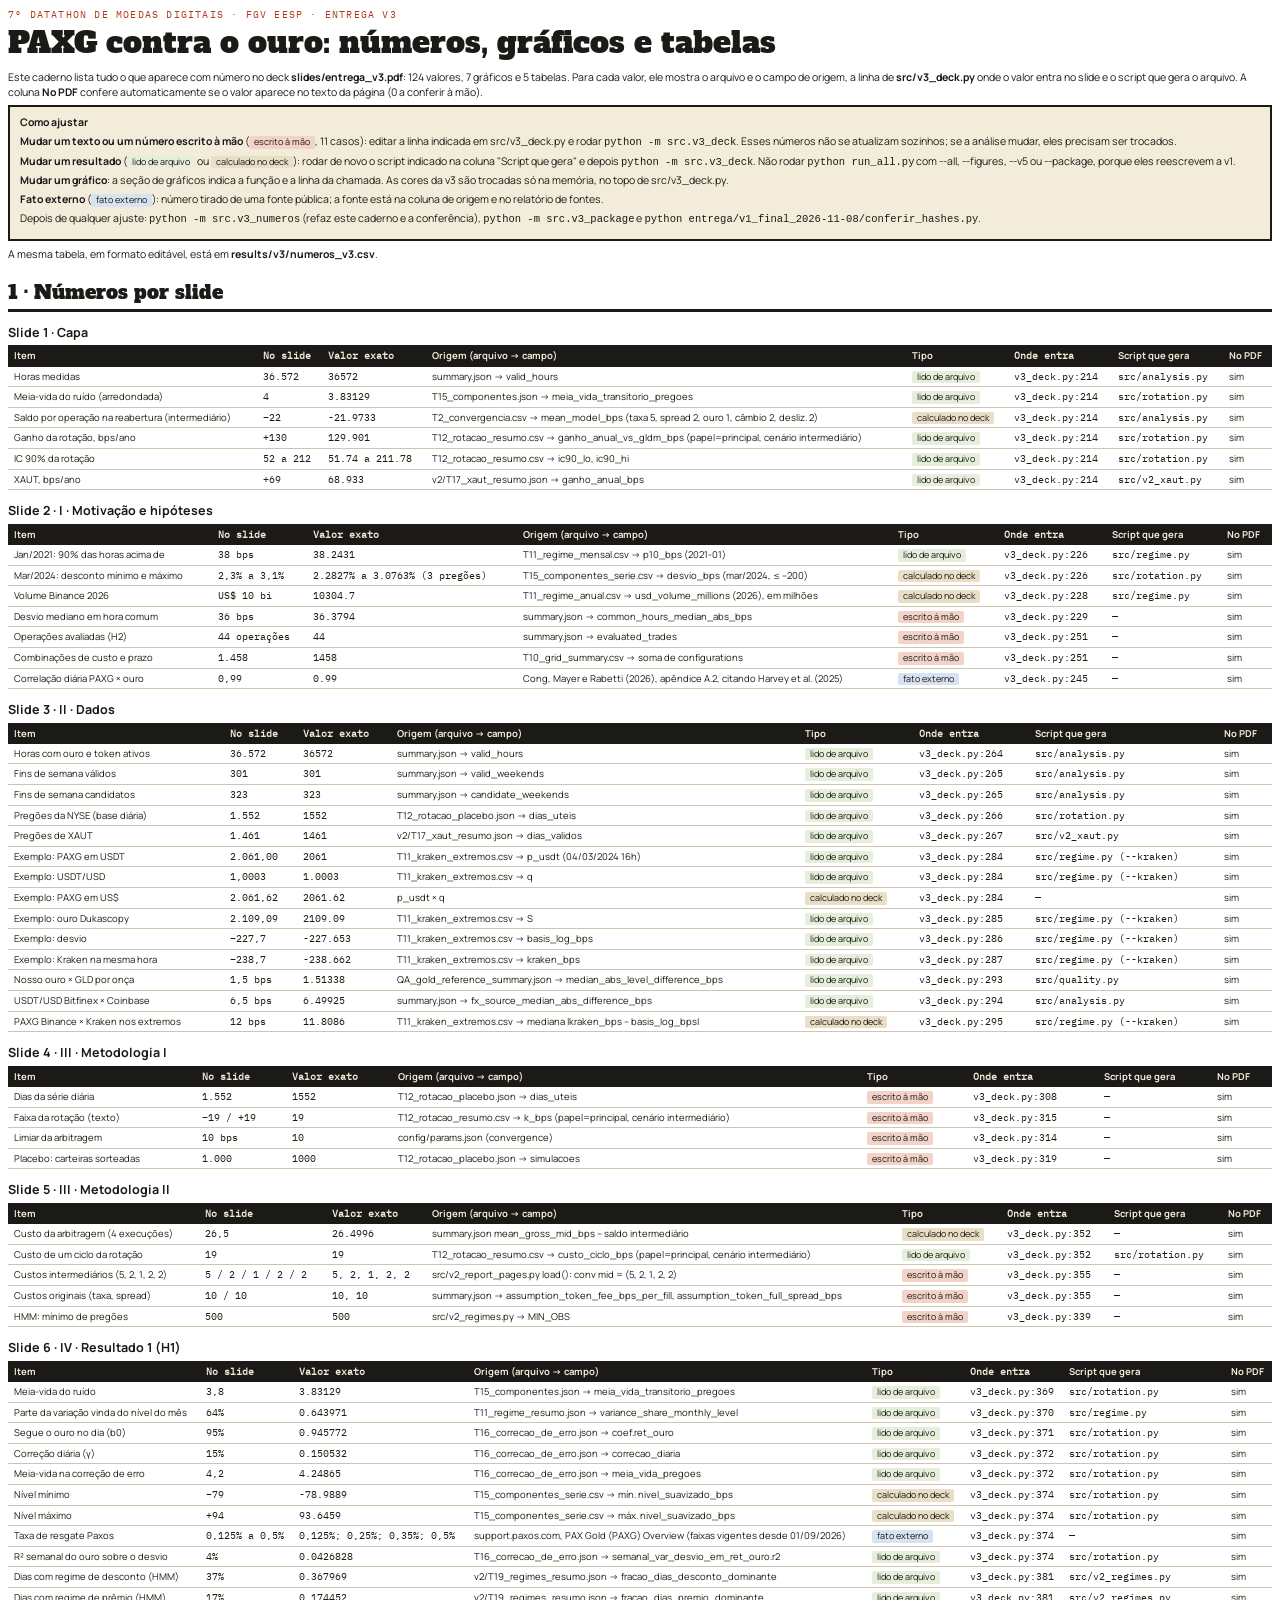
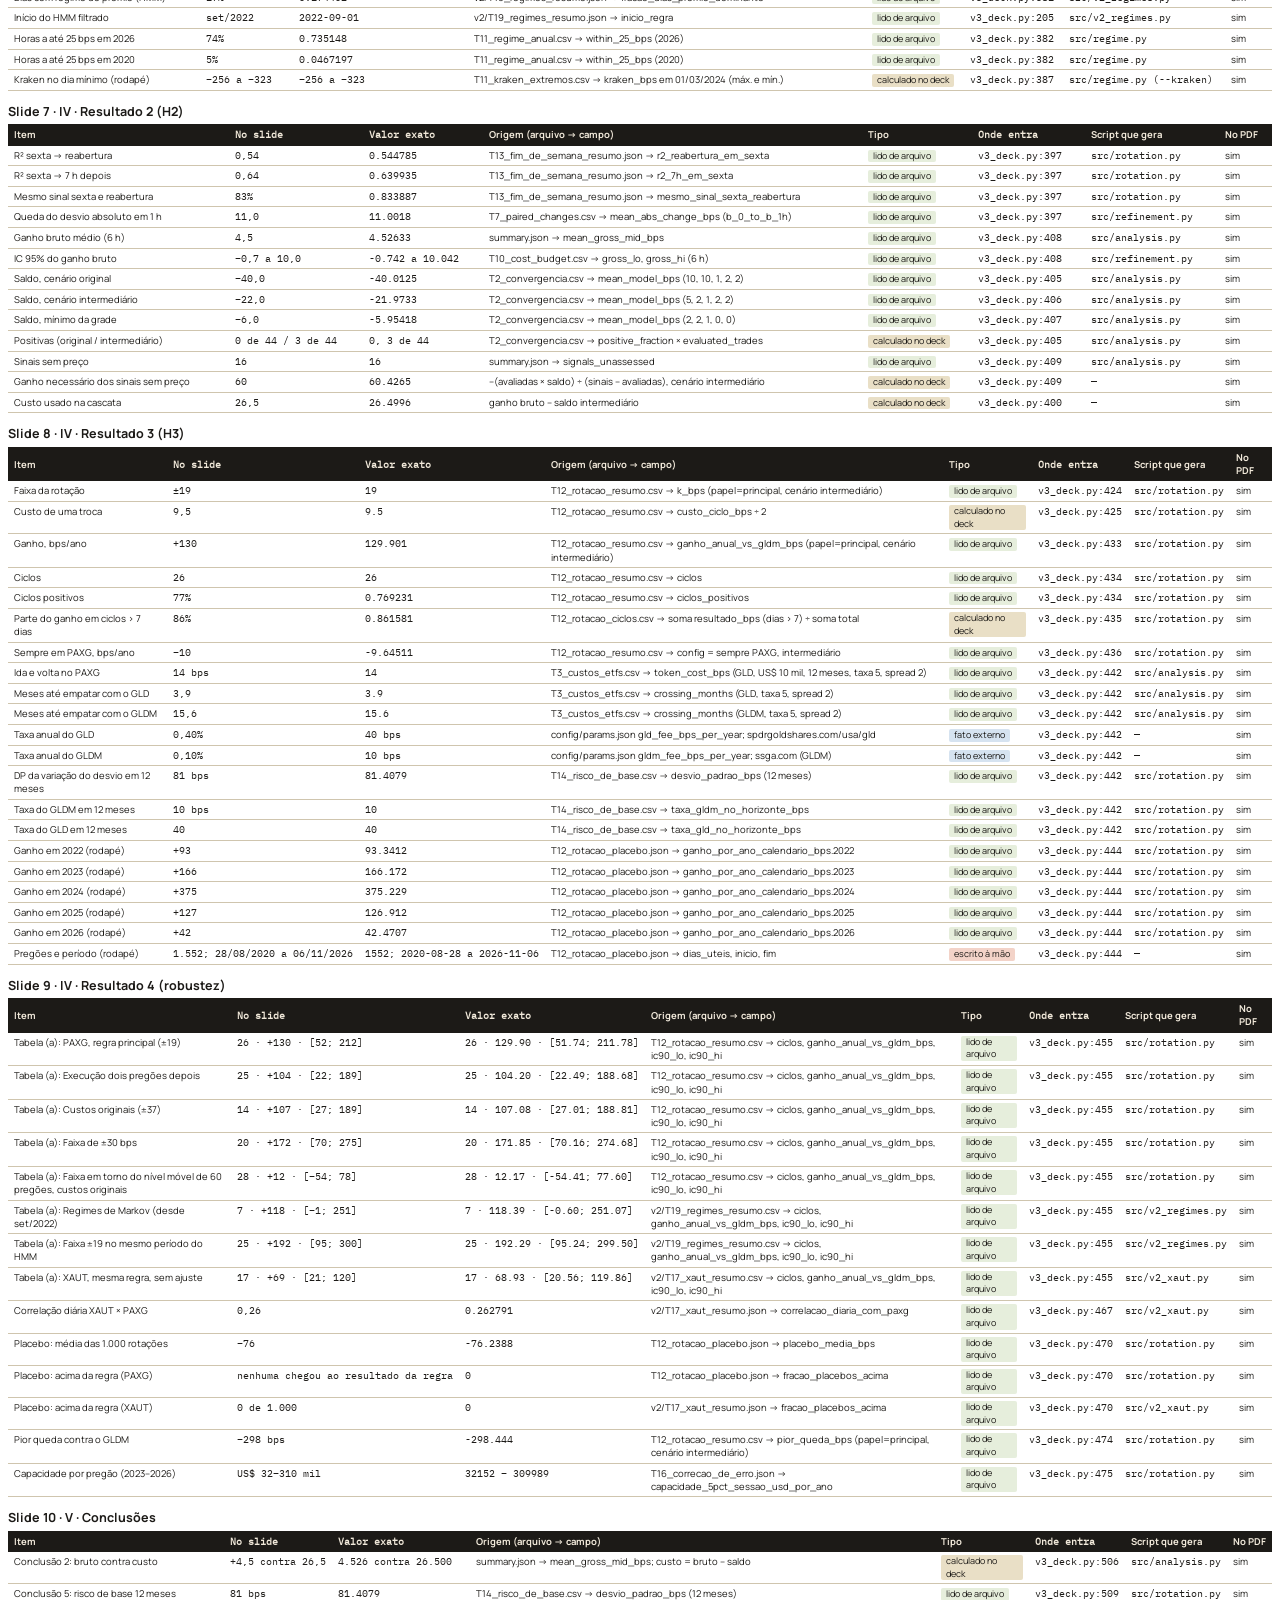
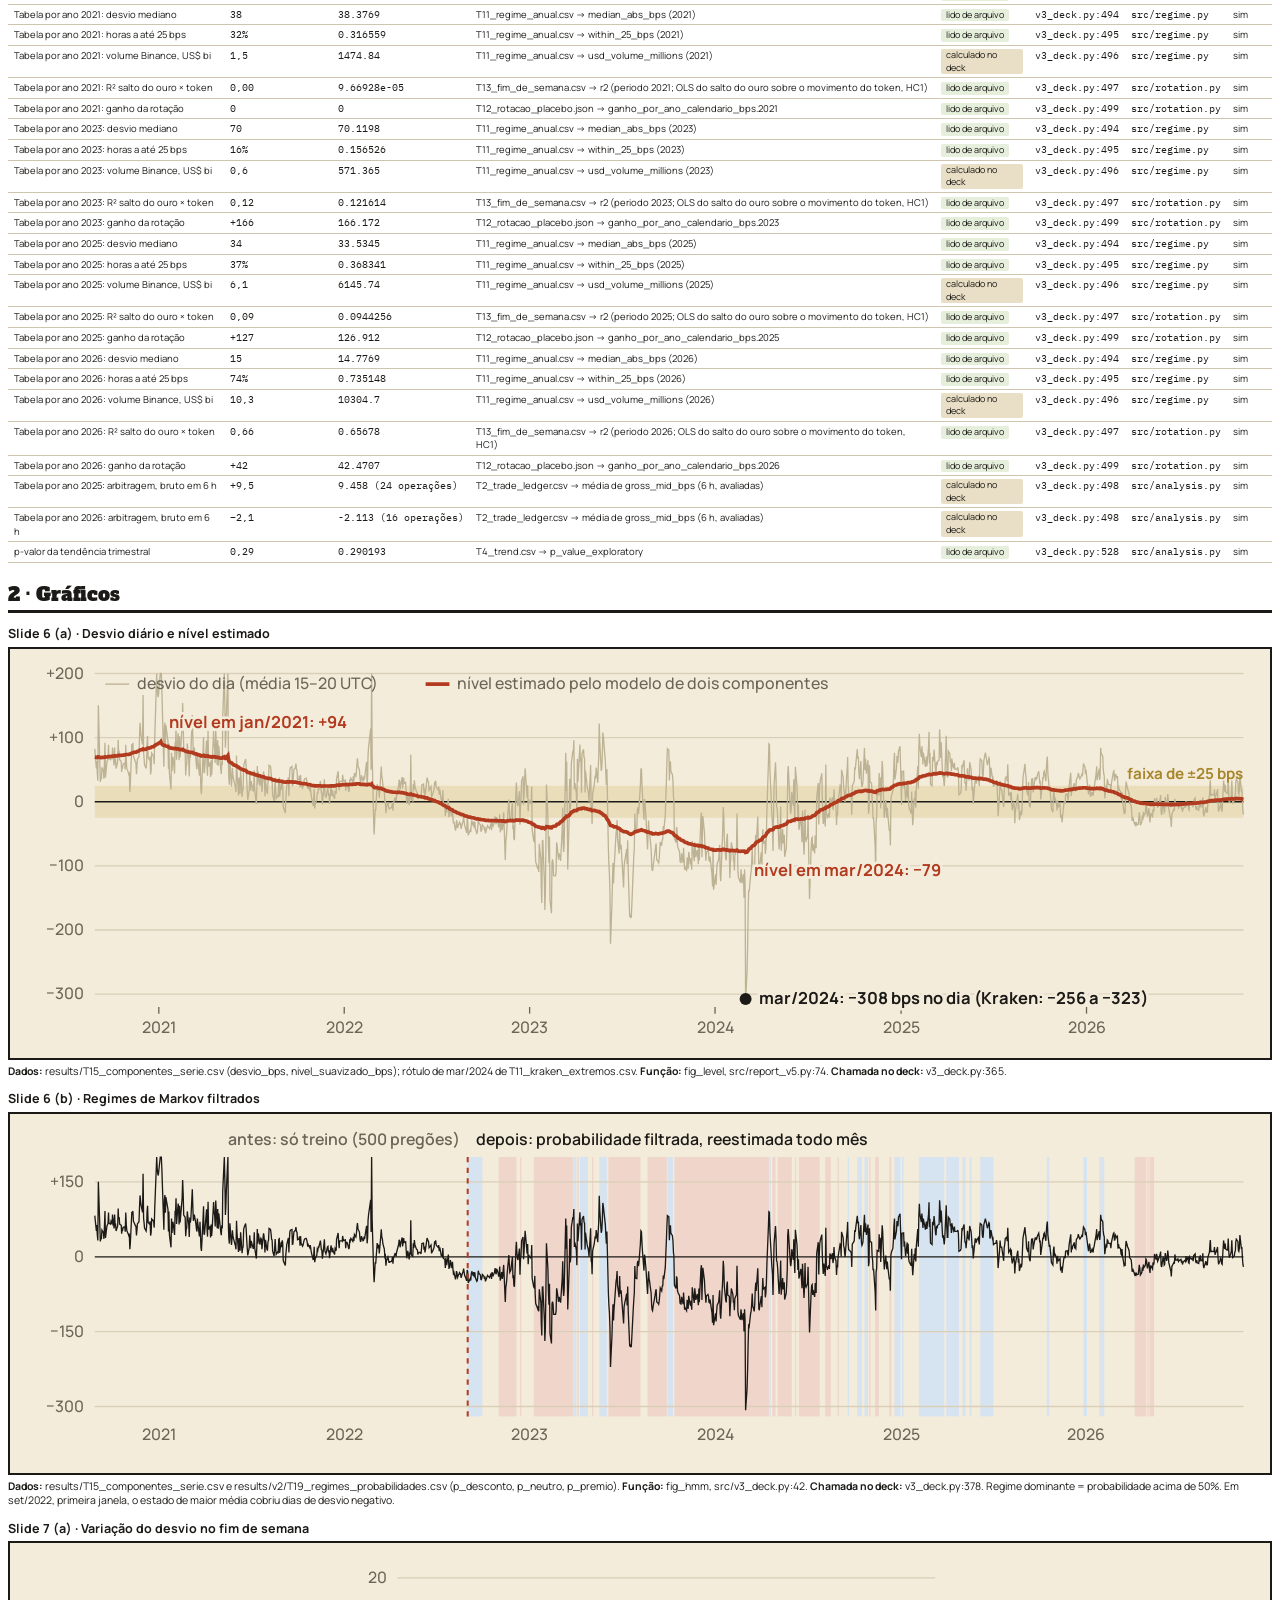
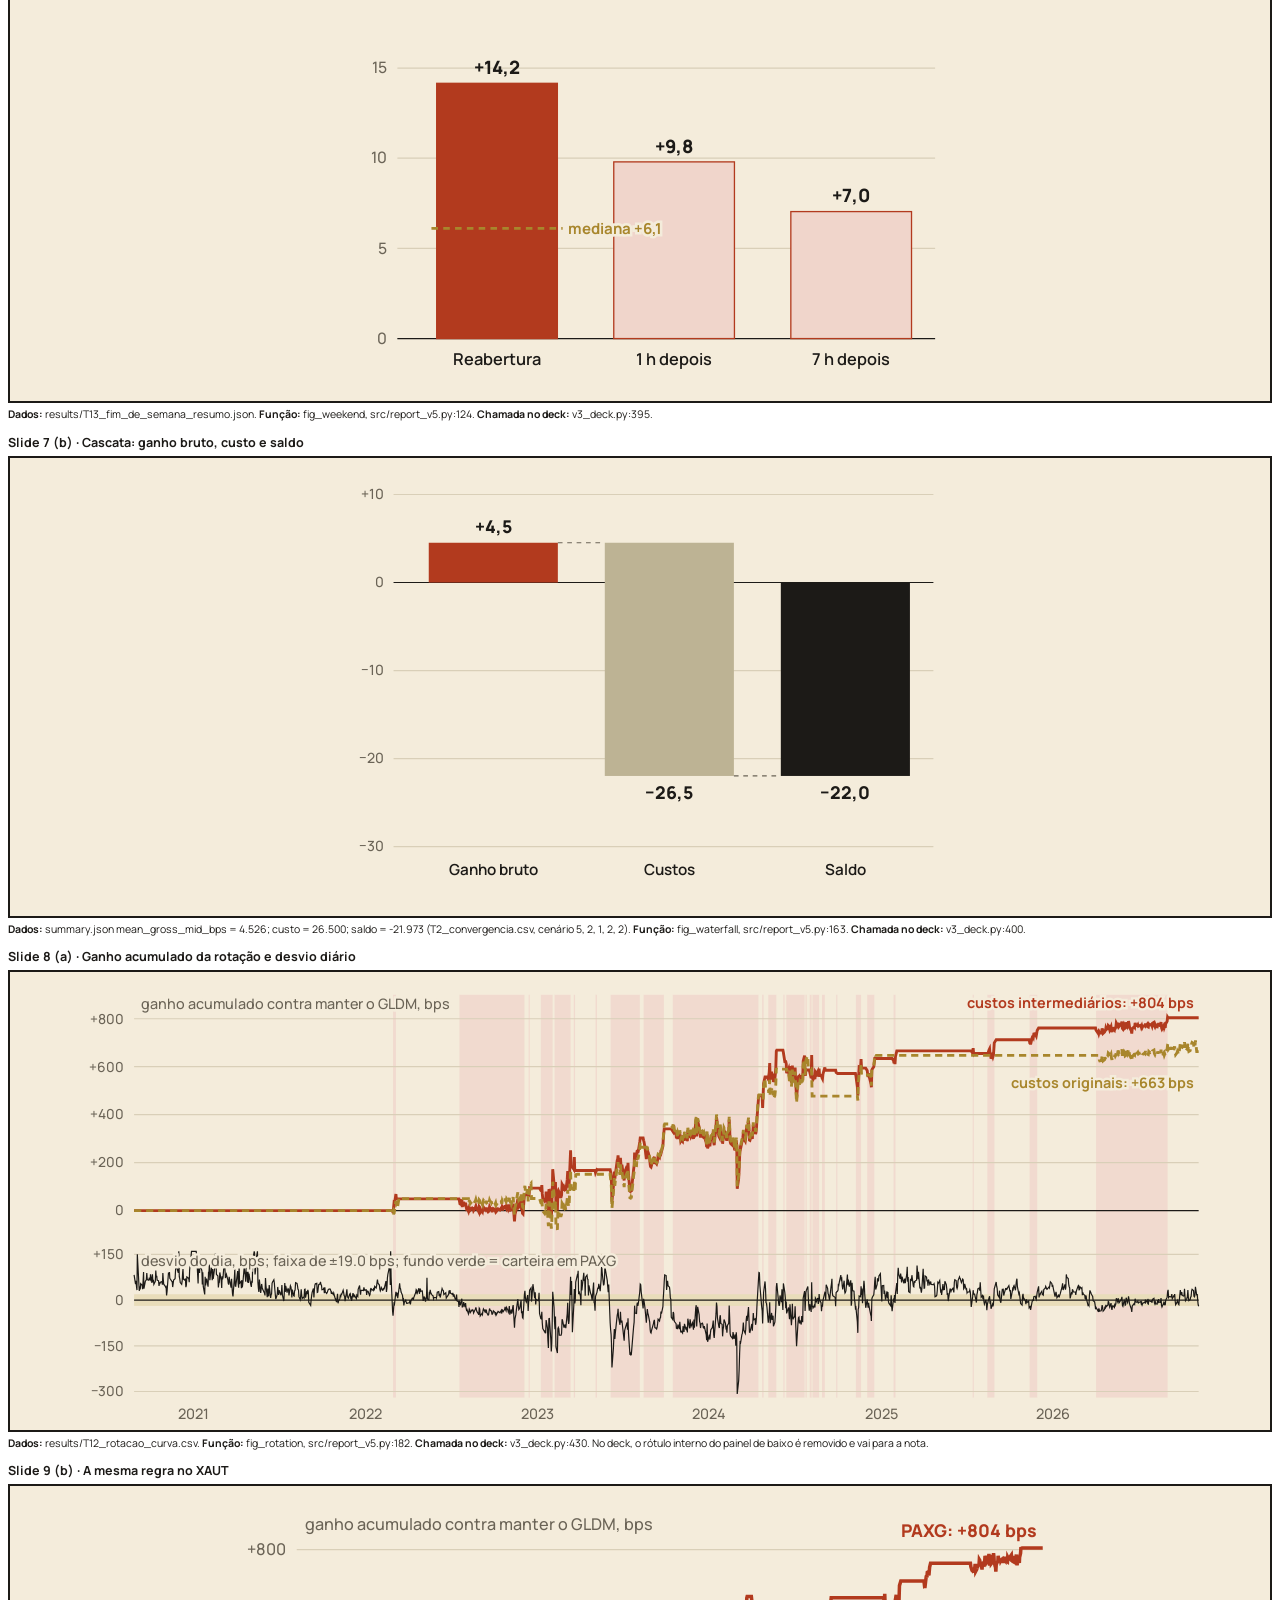
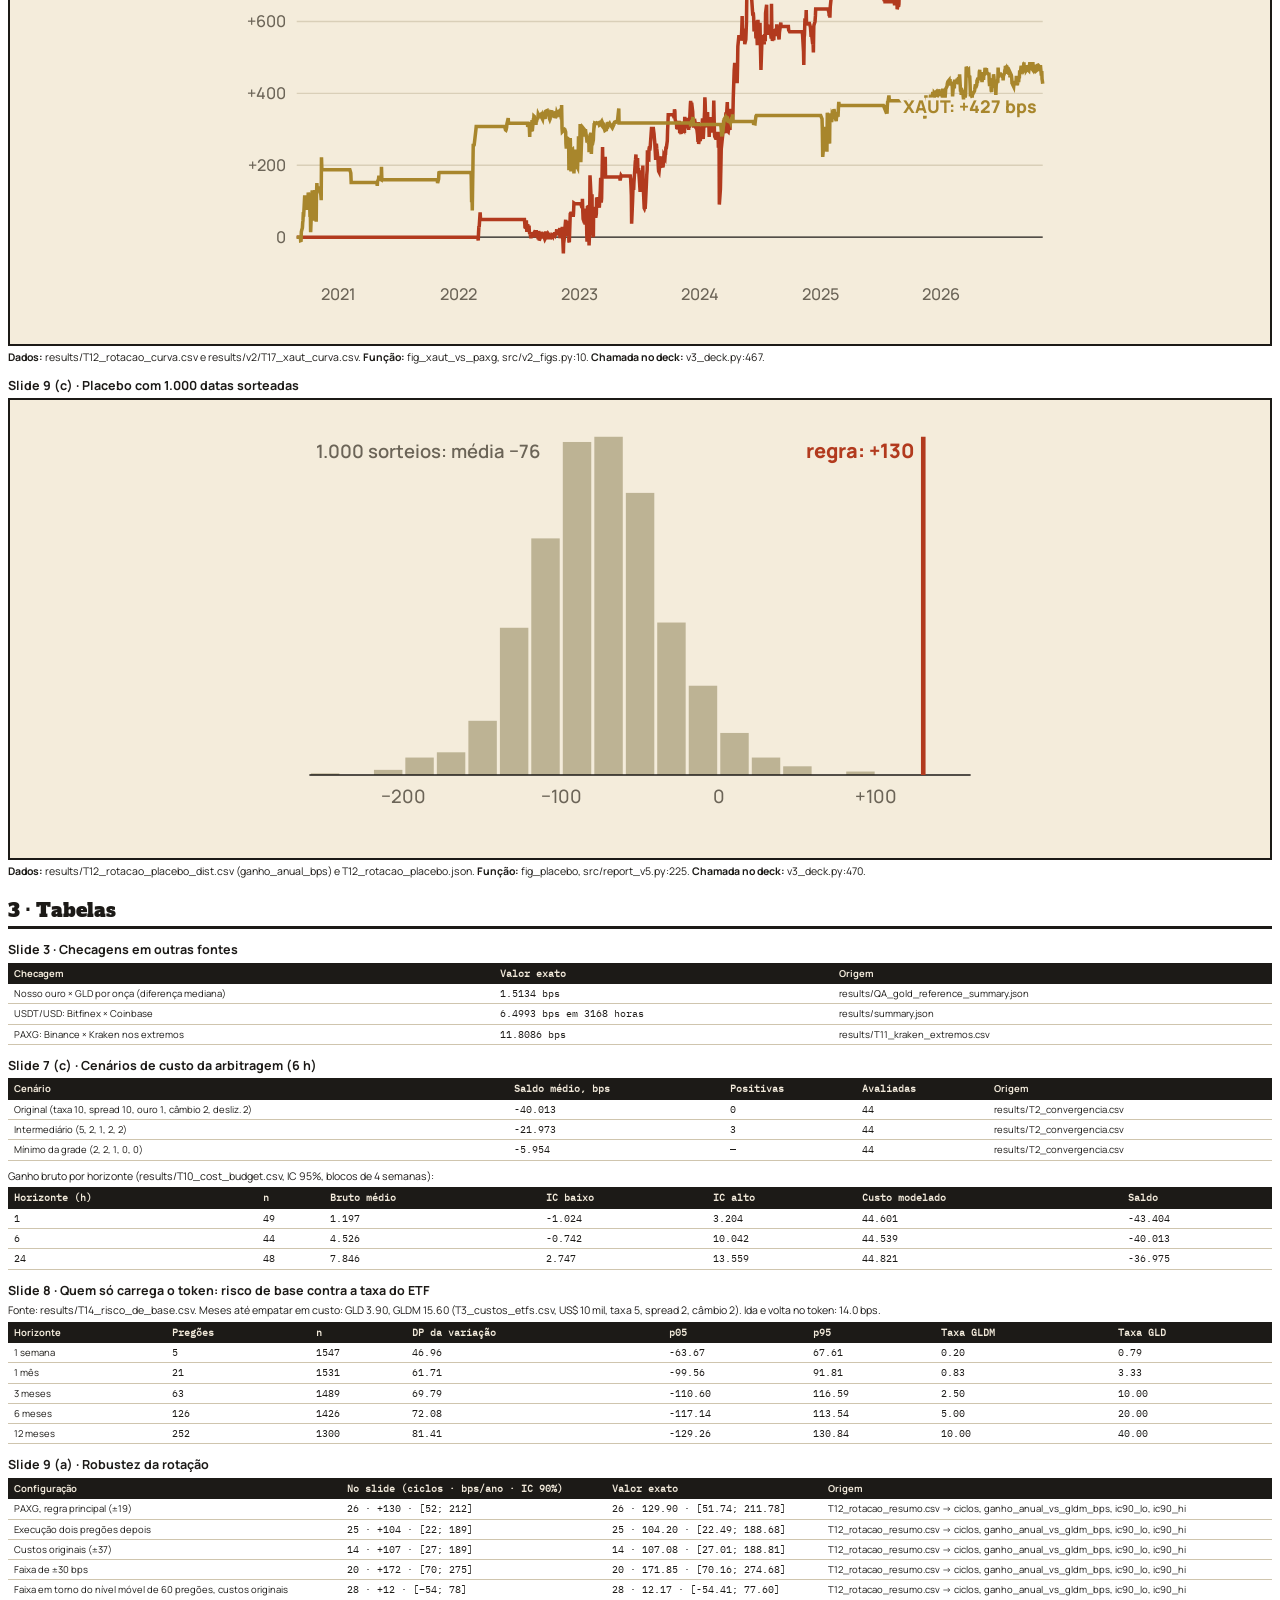
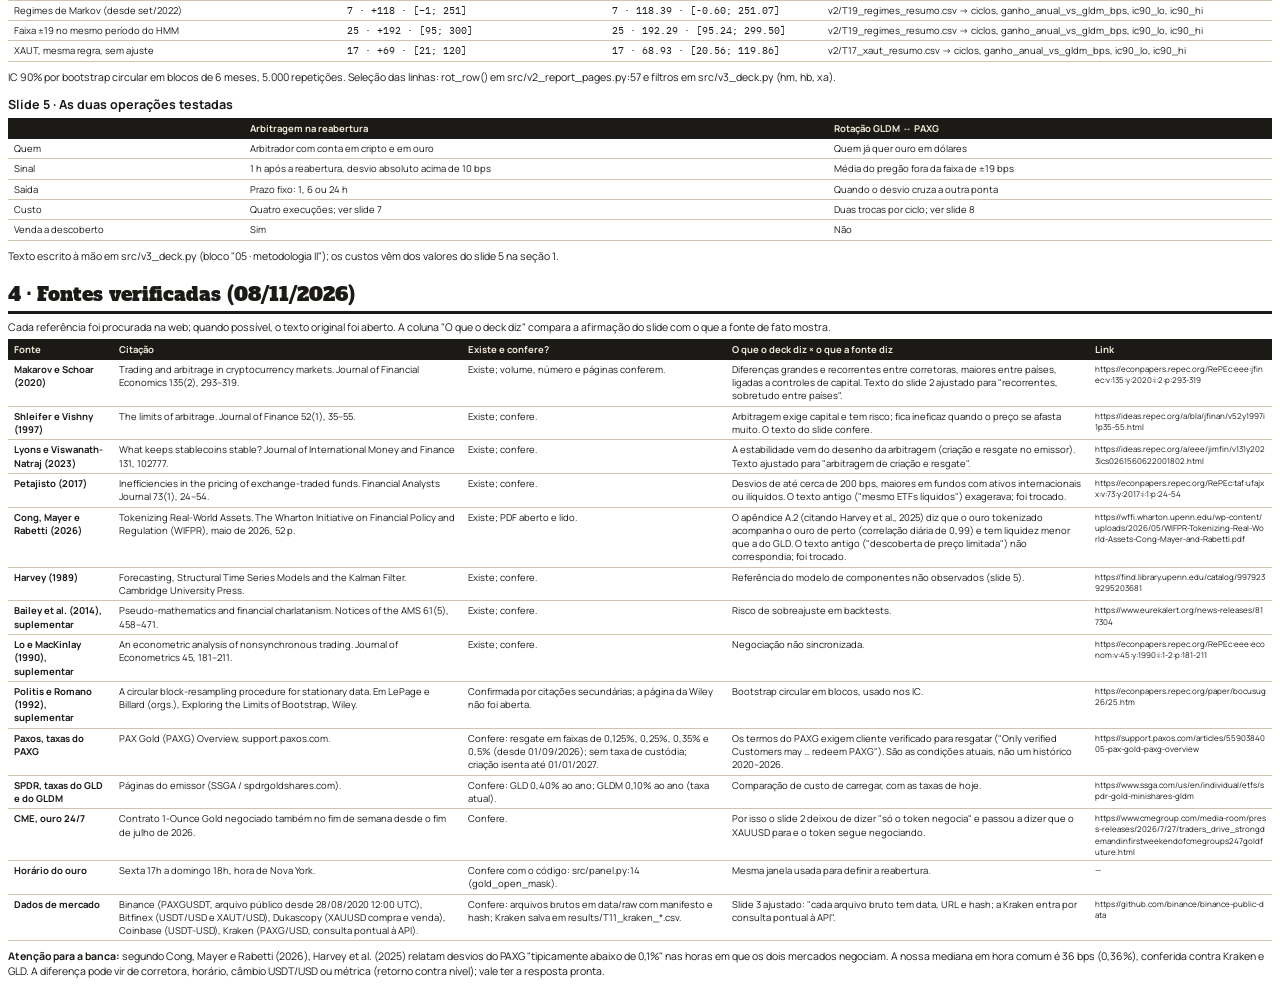
==== commit 0a8b08f6: "fix: conclusion" ====
--- a/entrega/v3/numeros_graficos_tabelas_v3.html
+++ b/entrega/v3/numeros_graficos_tabelas_v3.html
@@ -24,14 +24,14 @@
 .pb{break-before:page}
 </style></head><body><div class="k">7º Datathon de Moedas Digitais · FGV EESP · entrega v3</div>
 <h1>PAXG contra o ouro: números, gráficos e tabelas</h1>
-<p>Este caderno lista tudo o que aparece com número no deck <b>slides/entrega_v3.pdf</b>: 108 valores, 7 gráficos e 5 tabelas. Para cada valor, ele mostra o arquivo e o campo de origem, a linha de <b>src/v3_deck.py</b> onde o valor entra no slide e o script que gera o arquivo. A coluna <b>No PDF</b> confere automaticamente se o valor aparece no texto da página (0 a conferir à mão).</p>
+<p>Este caderno lista tudo o que aparece com número no deck <b>slides/entrega_v3.pdf</b>: 124 valores, 7 gráficos e 5 tabelas. Para cada valor, ele mostra o arquivo e o campo de origem, a linha de <b>src/v3_deck.py</b> onde o valor entra no slide e o script que gera o arquivo. A coluna <b>No PDF</b> confere automaticamente se o valor aparece no texto da página (0 a conferir à mão).</p>
 <div class="box"><b>Como ajustar</b>
 <p><b>Mudar um texto ou um número escrito à mão</b> (<span class="tag t-M">escrito à mão</span>, 11 casos): editar a linha indicada em src/v3_deck.py e rodar <code>python -m src.v3_deck</code>. Esses números não se atualizam sozinhos; se a análise mudar, eles precisam ser trocados.</p>
 <p><b>Mudar um resultado</b> (<span class="tag t-L">lido de arquivo</span> ou <span class="tag t-C">calculado no deck</span>): rodar de novo o script indicado na coluna "Script que gera" e depois <code>python -m src.v3_deck</code>. Não rodar <code>python run_all.py</code> com --all, --figures, --v5 ou --package, porque eles reescrevem a v1.</p>
 <p><b>Mudar um gráfico</b>: a seção de gráficos indica a função e a linha da chamada. As cores da v3 são trocadas só na memória, no topo de src/v3_deck.py.</p>
 <p><b>Fato externo</b> (<span class="tag t-E">fato externo</span>): número tirado de uma fonte pública; a fonte está na coluna de origem e no relatório de fontes.</p>
 <p>Depois de qualquer ajuste: <code>python -m src.v3_numeros</code> (refaz este caderno e a conferência), <code>python -m src.v3_package</code> e <code>python entrega/v1_final_2026-11-08/conferir_hashes.py</code>.</p></div>
-<p>A mesma tabela, em formato editável, está em <b>results/v3/numeros_v3.csv</b>.</p><h2 class="pb">1 · Números por slide</h2><h3>Slide 1 · Capa</h3><table><tr><th>Item</th><th class="m">No slide</th><th class="m">Valor exato</th><th>Origem (arquivo → campo)</th><th>Tipo</th><th class="m">Onde entra</th><th>Script que gera</th><th>No PDF</th></tr><tr><td>Horas medidas</td><td class="m">36.572</td><td class="m">36572</td><td>summary.json → valid_hours</td><td><span class="tag t-L">lido de arquivo</span></td><td class="m">v3_deck.py:214</td><td class="m">src/analysis.py</td><td class="">sim</td></tr><tr><td>Meia-vida do ruído (arredondada)</td><td class="m">4</td><td class="m">3.83129</td><td>T15_componentes.json → meia_vida_transitorio_pregoes</td><td><span class="tag t-L">lido de arquivo</span></td><td class="m">v3_deck.py:214</td><td class="m">src/rotation.py</td><td class="">sim</td></tr><tr><td>Saldo por operação na reabertura (intermediário)</td><td class="m">−22</td><td class="m">-21.9733</td><td>T2_convergencia.csv → mean_model_bps (taxa 5, spread 2, ouro 1, câmbio 2, desliz. 2)</td><td><span class="tag t-C">calculado no deck</span></td><td class="m">v3_deck.py:214</td><td class="m">src/analysis.py</td><td class="">sim</td></tr><tr><td>Ganho da rotação, bps/ano</td><td class="m">+130</td><td class="m">129.901</td><td>T12_rotacao_resumo.csv → ganho_anual_vs_gldm_bps (papel=principal, cenário intermediário)</td><td><span class="tag t-L">lido de arquivo</span></td><td class="m">v3_deck.py:214</td><td class="m">src/rotation.py</td><td class="">sim</td></tr><tr><td>IC 90% da rotação</td><td class="m">52 a 212</td><td class="m">51.74 a 211.78</td><td>T12_rotacao_resumo.csv → ic90_lo, ic90_hi</td><td><span class="tag t-L">lido de arquivo</span></td><td class="m">v3_deck.py:214</td><td class="m">src/rotation.py</td><td class="">sim</td></tr><tr><td>XAUT, bps/ano</td><td class="m">+69</td><td class="m">68.933</td><td>v2/T17_xaut_resumo.json → ganho_anual_bps</td><td><span class="tag t-L">lido de arquivo</span></td><td class="m">v3_deck.py:214</td><td class="m">src/v2_xaut.py</td><td class="">sim</td></tr></table><h3>Slide 2 · I · Motivação e hipóteses</h3><table><tr><th>Item</th><th class="m">No slide</th><th class="m">Valor exato</th><th>Origem (arquivo → campo)</th><th>Tipo</th><th class="m">Onde entra</th><th>Script que gera</th><th>No PDF</th></tr><tr><td>Jan/2021: 90% das horas acima de</td><td class="m">38 bps</td><td class="m">38.2431</td><td>T11_regime_mensal.csv → p10_bps (2021-01)</td><td><span class="tag t-L">lido de arquivo</span></td><td class="m">v3_deck.py:226</td><td class="m">src/regime.py</td><td class="">sim</td></tr><tr><td>Mar/2024: desconto mínimo e máximo</td><td class="m">2,3% a 3,1%</td><td class="m">2.2827% a 3.0763% (3 pregões)</td><td>T15_componentes_serie.csv → desvio_bps (mar/2024, ≤ −200)</td><td><span class="tag t-C">calculado no deck</span></td><td class="m">v3_deck.py:226</td><td class="m">src/rotation.py</td><td class="">sim</td></tr><tr><td>Volume Binance 2026</td><td class="m">US$ 10 bi</td><td class="m">10304.7</td><td>T11_regime_anual.csv → usd_volume_millions (2026), em milhões</td><td><span class="tag t-C">calculado no deck</span></td><td class="m">v3_deck.py:228</td><td class="m">src/regime.py</td><td class="">sim</td></tr><tr><td>Desvio mediano em hora comum</td><td class="m">36 bps</td><td class="m">36.3794</td><td>summary.json → common_hours_median_abs_bps</td><td><span class="tag t-M">escrito à mão</span></td><td class="m">v3_deck.py:229</td><td class="m">—</td><td class="">sim</td></tr><tr><td>Operações avaliadas (H2)</td><td class="m">44 operações</td><td class="m">44</td><td>summary.json → evaluated_trades</td><td><span class="tag t-M">escrito à mão</span></td><td class="m">v3_deck.py:251</td><td class="m">—</td><td class="">sim</td></tr><tr><td>Combinações de custo e prazo</td><td class="m">1.458</td><td class="m">1458</td><td>T10_grid_summary.csv → soma de configurations</td><td><span class="tag t-M">escrito à mão</span></td><td class="m">v3_deck.py:251</td><td class="m">—</td><td class="">sim</td></tr><tr><td>Correlação diária PAXG × ouro</td><td class="m">0,99</td><td class="m">0.99</td><td>Cong, Mayer e Rabetti (2026), apêndice A.2, citando Harvey et al. (2025)</td><td><span class="tag t-E">fato externo</span></td><td class="m">v3_deck.py:245</td><td class="m">—</td><td class="">sim</td></tr></table><h3>Slide 3 · II · Dados</h3><table><tr><th>Item</th><th class="m">No slide</th><th class="m">Valor exato</th><th>Origem (arquivo → campo)</th><th>Tipo</th><th class="m">Onde entra</th><th>Script que gera</th><th>No PDF</th></tr><tr><td>Horas com ouro e token ativos</td><td class="m">36.572</td><td class="m">36572</td><td>summary.json → valid_hours</td><td><span class="tag t-L">lido de arquivo</span></td><td class="m">v3_deck.py:264</td><td class="m">src/analysis.py</td><td class="">sim</td></tr><tr><td>Fins de semana válidos</td><td class="m">301</td><td class="m">301</td><td>summary.json → valid_weekends</td><td><span class="tag t-L">lido de arquivo</span></td><td class="m">v3_deck.py:265</td><td class="m">src/analysis.py</td><td class="">sim</td></tr><tr><td>Fins de semana candidatos</td><td class="m">323</td><td class="m">323</td><td>summary.json → candidate_weekends</td><td><span class="tag t-L">lido de arquivo</span></td><td class="m">v3_deck.py:265</td><td class="m">src/analysis.py</td><td class="">sim</td></tr><tr><td>Pregões da NYSE (base diária)</td><td class="m">1.552</td><td class="m">1552</td><td>T12_rotacao_placebo.json → dias_uteis</td><td><span class="tag t-L">lido de arquivo</span></td><td class="m">v3_deck.py:266</td><td class="m">src/rotation.py</td><td class="">sim</td></tr><tr><td>Pregões de XAUT</td><td class="m">1.461</td><td class="m">1461</td><td>v2/T17_xaut_resumo.json → dias_validos</td><td><span class="tag t-L">lido de arquivo</span></td><td class="m">v3_deck.py:267</td><td class="m">src/v2_xaut.py</td><td class="">sim</td></tr><tr><td>Exemplo: PAXG em USDT</td><td class="m">2.061,00</td><td class="m">2061</td><td>T11_kraken_extremos.csv → p_usdt (04/03/2024 16h)</td><td><span class="tag t-L">lido de arquivo</span></td><td class="m">v3_deck.py:284</td><td class="m">src/regime.py (--kraken)</td><td class="">sim</td></tr><tr><td>Exemplo: USDT/USD</td><td class="m">1,0003</td><td class="m">1.0003</td><td>T11_kraken_extremos.csv → q</td><td><span class="tag t-L">lido de arquivo</span></td><td class="m">v3_deck.py:284</td><td class="m">src/regime.py (--kraken)</td><td class="">sim</td></tr><tr><td>Exemplo: PAXG em US$</td><td class="m">2.061,62</td><td class="m">2061.62</td><td>p_usdt × q</td><td><span class="tag t-C">calculado no deck</span></td><td class="m">v3_deck.py:284</td><td class="m">—</td><td class="">sim</td></tr><tr><td>Exemplo: ouro Dukascopy</td><td class="m">2.109,09</td><td class="m">2109.09</td><td>T11_kraken_extremos.csv → S</td><td><span class="tag t-L">lido de arquivo</span></td><td class="m">v3_deck.py:285</td><td class="m">src/regime.py (--kraken)</td><td class="">sim</td></tr><tr><td>Exemplo: desvio</td><td class="m">−227,7</td><td class="m">-227.653</td><td>T11_kraken_extremos.csv → basis_log_bps</td><td><span class="tag t-L">lido de arquivo</span></td><td class="m">v3_deck.py:286</td><td class="m">src/regime.py (--kraken)</td><td class="">sim</td></tr><tr><td>Exemplo: Kraken na mesma hora</td><td class="m">−238,7</td><td class="m">-238.662</td><td>T11_kraken_extremos.csv → kraken_bps</td><td><span class="tag t-L">lido de arquivo</span></td><td class="m">v3_deck.py:287</td><td class="m">src/regime.py (--kraken)</td><td class="">sim</td></tr><tr><td>Nosso ouro × GLD por onça</td><td class="m">1,5 bps</td><td class="m">1.51338</td><td>QA_gold_reference_summary.json → median_abs_level_difference_bps</td><td><span class="tag t-L">lido de arquivo</span></td><td class="m">v3_deck.py:293</td><td class="m">src/quality.py</td><td class="">sim</td></tr><tr><td>USDT/USD Bitfinex × Coinbase</td><td class="m">6,5 bps</td><td class="m">6.49925</td><td>summary.json → fx_source_median_abs_difference_bps</td><td><span class="tag t-L">lido de arquivo</span></td><td class="m">v3_deck.py:294</td><td class="m">src/analysis.py</td><td class="">sim</td></tr><tr><td>PAXG Binance × Kraken nos extremos</td><td class="m">12 bps</td><td class="m">11.8086</td><td>T11_kraken_extremos.csv → mediana |kraken_bps − basis_log_bps|</td><td><span class="tag t-C">calculado no deck</span></td><td class="m">v3_deck.py:295</td><td class="m">src/regime.py (--kraken)</td><td class="">sim</td></tr></table><h3>Slide 4 · III · Metodologia I</h3><table><tr><th>Item</th><th class="m">No slide</th><th class="m">Valor exato</th><th>Origem (arquivo → campo)</th><th>Tipo</th><th class="m">Onde entra</th><th>Script que gera</th><th>No PDF</th></tr><tr><td>Dias da série diária</td><td class="m">1.552</td><td class="m">1552</td><td>T12_rotacao_placebo.json → dias_uteis</td><td><span class="tag t-M">escrito à mão</span></td><td class="m">v3_deck.py:308</td><td class="m">—</td><td class="">sim</td></tr><tr><td>Faixa da rotação (texto)</td><td class="m">−19 / +19</td><td class="m">19</td><td>T12_rotacao_resumo.csv → k_bps (papel=principal, cenário intermediário)</td><td><span class="tag t-M">escrito à mão</span></td><td class="m">v3_deck.py:315</td><td class="m">—</td><td class="">sim</td></tr><tr><td>Limiar da arbitragem</td><td class="m">10 bps</td><td class="m">10</td><td>config/params.json (convergence)</td><td><span class="tag t-M">escrito à mão</span></td><td class="m">v3_deck.py:314</td><td class="m">—</td><td class="">sim</td></tr><tr><td>Placebo: carteiras sorteadas</td><td class="m">1.000</td><td class="m">1000</td><td>T12_rotacao_placebo.json → simulacoes</td><td><span class="tag t-M">escrito à mão</span></td><td class="m">v3_deck.py:319</td><td class="m">—</td><td class="">sim</td></tr></table><h3>Slide 5 · III · Metodologia II</h3><table><tr><th>Item</th><th class="m">No slide</th><th class="m">Valor exato</th><th>Origem (arquivo → campo)</th><th>Tipo</th><th class="m">Onde entra</th><th>Script que gera</th><th>No PDF</th></tr><tr><td>Custo da arbitragem (4 execuções)</td><td class="m">26,5</td><td class="m">26.4996</td><td>summary.json mean_gross_mid_bps − saldo intermediário</td><td><span class="tag t-C">calculado no deck</span></td><td class="m">v3_deck.py:352</td><td class="m">—</td><td class="">sim</td></tr><tr><td>Custo de um ciclo da rotação</td><td class="m">19</td><td class="m">19</td><td>T12_rotacao_resumo.csv → custo_ciclo_bps (papel=principal, cenário intermediário)</td><td><span class="tag t-L">lido de arquivo</span></td><td class="m">v3_deck.py:352</td><td class="m">src/rotation.py</td><td class="">sim</td></tr><tr><td>Custos intermediários (5, 2, 1, 2, 2)</td><td class="m">5 / 2 / 1 / 2 / 2</td><td class="m">5, 2, 1, 2, 2</td><td>src/v2_report_pages.py load(): conv mid = (5, 2, 1, 2, 2)</td><td><span class="tag t-M">escrito à mão</span></td><td class="m">v3_deck.py:355</td><td class="m">—</td><td class="">sim</td></tr><tr><td>Custos originais (taxa, spread)</td><td class="m">10 / 10</td><td class="m">10, 10</td><td>summary.json → assumption_token_fee_bps_per_fill, assumption_token_full_spread_bps</td><td><span class="tag t-M">escrito à mão</span></td><td class="m">v3_deck.py:355</td><td class="m">—</td><td class="">sim</td></tr><tr><td>HMM: mínimo de pregões</td><td class="m">500</td><td class="m">500</td><td>src/v2_regimes.py → MIN_OBS</td><td><span class="tag t-M">escrito à mão</span></td><td class="m">v3_deck.py:339</td><td class="m">—</td><td class="">sim</td></tr></table><h3>Slide 6 · IV · Resultado 1 (H1)</h3><table><tr><th>Item</th><th class="m">No slide</th><th class="m">Valor exato</th><th>Origem (arquivo → campo)</th><th>Tipo</th><th class="m">Onde entra</th><th>Script que gera</th><th>No PDF</th></tr><tr><td>Meia-vida do ruído</td><td class="m">3,8</td><td class="m">3.83129</td><td>T15_componentes.json → meia_vida_transitorio_pregoes</td><td><span class="tag t-L">lido de arquivo</span></td><td class="m">v3_deck.py:369</td><td class="m">src/rotation.py</td><td class="">sim</td></tr><tr><td>Parte da variação vinda do nível do mês</td><td class="m">64%</td><td class="m">0.643971</td><td>T11_regime_resumo.json → variance_share_monthly_level</td><td><span class="tag t-L">lido de arquivo</span></td><td class="m">v3_deck.py:370</td><td class="m">src/regime.py</td><td class="">sim</td></tr><tr><td>Segue o ouro no dia (b0)</td><td class="m">95%</td><td class="m">0.945772</td><td>T16_correcao_de_erro.json → coef.ret_ouro</td><td><span class="tag t-L">lido de arquivo</span></td><td class="m">v3_deck.py:371</td><td class="m">src/rotation.py</td><td class="">sim</td></tr><tr><td>Correção diária (γ)</td><td class="m">15%</td><td class="m">0.150532</td><td>T16_correcao_de_erro.json → correcao_diaria</td><td><span class="tag t-L">lido de arquivo</span></td><td class="m">v3_deck.py:372</td><td class="m">src/rotation.py</td><td class="">sim</td></tr><tr><td>Meia-vida na correção de erro</td><td class="m">4,2</td><td class="m">4.24865</td><td>T16_correcao_de_erro.json → meia_vida_pregoes</td><td><span class="tag t-L">lido de arquivo</span></td><td class="m">v3_deck.py:372</td><td class="m">src/rotation.py</td><td class="">sim</td></tr><tr><td>Nível mínimo</td><td class="m">−79</td><td class="m">-78.9889</td><td>T15_componentes_serie.csv → mín. nivel_suavizado_bps</td><td><span class="tag t-C">calculado no deck</span></td><td class="m">v3_deck.py:374</td><td class="m">src/rotation.py</td><td class="">sim</td></tr><tr><td>Nível máximo</td><td class="m">+94</td><td class="m">93.6459</td><td>T15_componentes_serie.csv → máx. nivel_suavizado_bps</td><td><span class="tag t-C">calculado no deck</span></td><td class="m">v3_deck.py:374</td><td class="m">src/rotation.py</td><td class="">sim</td></tr><tr><td>Taxa de resgate Paxos</td><td class="m">0,125% a 0,5%</td><td class="m">0,125%; 0,25%; 0,35%; 0,5%</td><td>support.paxos.com, PAX Gold (PAXG) Overview (faixas vigentes desde 01/09/2026)</td><td><span class="tag t-E">fato externo</span></td><td class="m">v3_deck.py:374</td><td class="m">—</td><td class="">sim</td></tr><tr><td>R² semanal do ouro sobre o desvio</td><td class="m">4%</td><td class="m">0.0426828</td><td>T16_correcao_de_erro.json → semanal_var_desvio_em_ret_ouro.r2</td><td><span class="tag t-L">lido de arquivo</span></td><td class="m">v3_deck.py:374</td><td class="m">src/rotation.py</td><td class="">sim</td></tr><tr><td>Dias com regime de desconto (HMM)</td><td class="m">37%</td><td class="m">0.367969</td><td>v2/T19_regimes_resumo.json → fracao_dias_desconto_dominante</td><td><span class="tag t-L">lido de arquivo</span></td><td class="m">v3_deck.py:381</td><td class="m">src/v2_regimes.py</td><td class="">sim</td></tr><tr><td>Dias com regime de prêmio (HMM)</td><td class="m">17%</td><td class="m">0.174452</td><td>v2/T19_regimes_resumo.json → fracao_dias_premio_dominante</td><td><span class="tag t-L">lido de arquivo</span></td><td class="m">v3_deck.py:381</td><td class="m">src/v2_regimes.py</td><td class="">sim</td></tr><tr><td>Início do HMM filtrado</td><td class="m">set/2022</td><td class="m">2022-09-01</td><td>v2/T19_regimes_resumo.json → inicio_regra</td><td><span class="tag t-L">lido de arquivo</span></td><td class="m">v3_deck.py:205</td><td class="m">src/v2_regimes.py</td><td class="">sim</td></tr><tr><td>Horas a até 25 bps em 2026</td><td class="m">74%</td><td class="m">0.735148</td><td>T11_regime_anual.csv → within_25_bps (2026)</td><td><span class="tag t-L">lido de arquivo</span></td><td class="m">v3_deck.py:382</td><td class="m">src/regime.py</td><td class="">sim</td></tr><tr><td>Horas a até 25 bps em 2020</td><td class="m">5%</td><td class="m">0.0467197</td><td>T11_regime_anual.csv → within_25_bps (2020)</td><td><span class="tag t-L">lido de arquivo</span></td><td class="m">v3_deck.py:382</td><td class="m">src/regime.py</td><td class="">sim</td></tr><tr><td>Kraken no dia mínimo (rodapé)</td><td class="m">−256 a −323</td><td class="m">−256 a −323</td><td>T11_kraken_extremos.csv → kraken_bps em 01/03/2024 (máx. e mín.)</td><td><span class="tag t-C">calculado no deck</span></td><td class="m">v3_deck.py:387</td><td class="m">src/regime.py (--kraken)</td><td class="">sim</td></tr></table><h3>Slide 7 · IV · Resultado 2 (H2)</h3><table><tr><th>Item</th><th class="m">No slide</th><th class="m">Valor exato</th><th>Origem (arquivo → campo)</th><th>Tipo</th><th class="m">Onde entra</th><th>Script que gera</th><th>No PDF</th></tr><tr><td>R² sexta → reabertura</td><td class="m">0,54</td><td class="m">0.544785</td><td>T13_fim_de_semana_resumo.json → r2_reabertura_em_sexta</td><td><span class="tag t-L">lido de arquivo</span></td><td class="m">v3_deck.py:397</td><td class="m">src/rotation.py</td><td class="">sim</td></tr><tr><td>R² sexta → 7 h depois</td><td class="m">0,64</td><td class="m">0.639935</td><td>T13_fim_de_semana_resumo.json → r2_7h_em_sexta</td><td><span class="tag t-L">lido de arquivo</span></td><td class="m">v3_deck.py:397</td><td class="m">src/rotation.py</td><td class="">sim</td></tr><tr><td>Mesmo sinal sexta e reabertura</td><td class="m">83%</td><td class="m">0.833887</td><td>T13_fim_de_semana_resumo.json → mesmo_sinal_sexta_reabertura</td><td><span class="tag t-L">lido de arquivo</span></td><td class="m">v3_deck.py:397</td><td class="m">src/rotation.py</td><td class="">sim</td></tr><tr><td>Queda do desvio absoluto em 1 h</td><td class="m">11,0</td><td class="m">11.0018</td><td>T7_paired_changes.csv → mean_abs_change_bps (b_0_to_b_1h)</td><td><span class="tag t-L">lido de arquivo</span></td><td class="m">v3_deck.py:397</td><td class="m">src/refinement.py</td><td class="">sim</td></tr><tr><td>Ganho bruto médio (6 h)</td><td class="m">4,5</td><td class="m">4.52633</td><td>summary.json → mean_gross_mid_bps</td><td><span class="tag t-L">lido de arquivo</span></td><td class="m">v3_deck.py:408</td><td class="m">src/analysis.py</td><td class="">sim</td></tr><tr><td>IC 95% do ganho bruto</td><td class="m">−0,7 a 10,0</td><td class="m">-0.742 a 10.042</td><td>T10_cost_budget.csv → gross_lo, gross_hi (6 h)</td><td><span class="tag t-L">lido de arquivo</span></td><td class="m">v3_deck.py:408</td><td class="m">src/refinement.py</td><td class="">sim</td></tr><tr><td>Saldo, cenário original</td><td class="m">−40,0</td><td class="m">-40.0125</td><td>T2_convergencia.csv → mean_model_bps (10, 10, 1, 2, 2)</td><td><span class="tag t-L">lido de arquivo</span></td><td class="m">v3_deck.py:405</td><td class="m">src/analysis.py</td><td class="">sim</td></tr><tr><td>Saldo, cenário intermediário</td><td class="m">−22,0</td><td class="m">-21.9733</td><td>T2_convergencia.csv → mean_model_bps (5, 2, 1, 2, 2)</td><td><span class="tag t-L">lido de arquivo</span></td><td class="m">v3_deck.py:406</td><td class="m">src/analysis.py</td><td class="">sim</td></tr><tr><td>Saldo, mínimo da grade</td><td class="m">−6,0</td><td class="m">-5.95418</td><td>T2_convergencia.csv → mean_model_bps (2, 2, 1, 0, 0)</td><td><span class="tag t-L">lido de arquivo</span></td><td class="m">v3_deck.py:407</td><td class="m">src/analysis.py</td><td class="">sim</td></tr><tr><td>Positivas (original / intermediário)</td><td class="m">0 de 44 / 3 de 44</td><td class="m">0, 3 de 44</td><td>T2_convergencia.csv → positive_fraction × evaluated_trades</td><td><span class="tag t-C">calculado no deck</span></td><td class="m">v3_deck.py:405</td><td class="m">src/analysis.py</td><td class="">sim</td></tr><tr><td>Sinais sem preço</td><td class="m">16</td><td class="m">16</td><td>summary.json → signals_unassessed</td><td><span class="tag t-L">lido de arquivo</span></td><td class="m">v3_deck.py:409</td><td class="m">src/analysis.py</td><td class="">sim</td></tr><tr><td>Ganho necessário dos sinais sem preço</td><td class="m">60</td><td class="m">60.4265</td><td>−(avaliadas × saldo) ÷ (sinais − avaliadas), cenário intermediário</td><td><span class="tag t-C">calculado no deck</span></td><td class="m">v3_deck.py:409</td><td class="m">—</td><td class="">sim</td></tr><tr><td>Custo usado na cascata</td><td class="m">26,5</td><td class="m">26.4996</td><td>ganho bruto − saldo intermediário</td><td><span class="tag t-C">calculado no deck</span></td><td class="m">v3_deck.py:400</td><td class="m">—</td><td class="">sim</td></tr></table><h3>Slide 8 · IV · Resultado 3 (H3)</h3><table><tr><th>Item</th><th class="m">No slide</th><th class="m">Valor exato</th><th>Origem (arquivo → campo)</th><th>Tipo</th><th class="m">Onde entra</th><th>Script que gera</th><th>No PDF</th></tr><tr><td>Faixa da rotação</td><td class="m">±19</td><td class="m">19</td><td>T12_rotacao_resumo.csv → k_bps (papel=principal, cenário intermediário)</td><td><span class="tag t-L">lido de arquivo</span></td><td class="m">v3_deck.py:424</td><td class="m">src/rotation.py</td><td class="">sim</td></tr><tr><td>Custo de uma troca</td><td class="m">9,5</td><td class="m">9.5</td><td>T12_rotacao_resumo.csv → custo_ciclo_bps ÷ 2</td><td><span class="tag t-C">calculado no deck</span></td><td class="m">v3_deck.py:425</td><td class="m">src/rotation.py</td><td class="">sim</td></tr><tr><td>Ganho, bps/ano</td><td class="m">+130</td><td class="m">129.901</td><td>T12_rotacao_resumo.csv → ganho_anual_vs_gldm_bps (papel=principal, cenário intermediário)</td><td><span class="tag t-L">lido de arquivo</span></td><td class="m">v3_deck.py:433</td><td class="m">src/rotation.py</td><td class="">sim</td></tr><tr><td>Ciclos</td><td class="m">26</td><td class="m">26</td><td>T12_rotacao_resumo.csv → ciclos</td><td><span class="tag t-L">lido de arquivo</span></td><td class="m">v3_deck.py:434</td><td class="m">src/rotation.py</td><td class="">sim</td></tr><tr><td>Ciclos positivos</td><td class="m">77%</td><td class="m">0.769231</td><td>T12_rotacao_resumo.csv → ciclos_positivos</td><td><span class="tag t-L">lido de arquivo</span></td><td class="m">v3_deck.py:434</td><td class="m">src/rotation.py</td><td class="">sim</td></tr><tr><td>Parte do ganho em ciclos &gt; 7 dias</td><td class="m">86%</td><td class="m">0.861581</td><td>T12_rotacao_ciclos.csv → soma resultado_bps (dias &gt; 7) ÷ soma total</td><td><span class="tag t-C">calculado no deck</span></td><td class="m">v3_deck.py:435</td><td class="m">src/rotation.py</td><td class="">sim</td></tr><tr><td>Sempre em PAXG, bps/ano</td><td class="m">−10</td><td class="m">-9.64511</td><td>T12_rotacao_resumo.csv → config = sempre PAXG, intermediário</td><td><span class="tag t-L">lido de arquivo</span></td><td class="m">v3_deck.py:436</td><td class="m">src/rotation.py</td><td class="">sim</td></tr><tr><td>Ida e volta no PAXG</td><td class="m">14 bps</td><td class="m">14</td><td>T3_custos_etfs.csv → token_cost_bps (GLD, US$ 10 mil, 12 meses, taxa 5, spread 2)</td><td><span class="tag t-L">lido de arquivo</span></td><td class="m">v3_deck.py:442</td><td class="m">src/analysis.py</td><td class="">sim</td></tr><tr><td>Meses até empatar com o GLD</td><td class="m">3,9</td><td class="m">3.9</td><td>T3_custos_etfs.csv → crossing_months (GLD, taxa 5, spread 2)</td><td><span class="tag t-L">lido de arquivo</span></td><td class="m">v3_deck.py:442</td><td class="m">src/analysis.py</td><td class="">sim</td></tr><tr><td>Meses até empatar com o GLDM</td><td class="m">15,6</td><td class="m">15.6</td><td>T3_custos_etfs.csv → crossing_months (GLDM, taxa 5, spread 2)</td><td><span class="tag t-L">lido de arquivo</span></td><td class="m">v3_deck.py:442</td><td class="m">src/analysis.py</td><td class="">sim</td></tr><tr><td>Taxa anual do GLD</td><td class="m">0,40%</td><td class="m">40 bps</td><td>config/params.json gld_fee_bps_per_year; spdrgoldshares.com/usa/gld</td><td><span class="tag t-E">fato externo</span></td><td class="m">v3_deck.py:442</td><td class="m">—</td><td class="">sim</td></tr><tr><td>Taxa anual do GLDM</td><td class="m">0,10%</td><td class="m">10 bps</td><td>config/params.json gldm_fee_bps_per_year; ssga.com (GLDM)</td><td><span class="tag t-E">fato externo</span></td><td class="m">v3_deck.py:442</td><td class="m">—</td><td class="">sim</td></tr><tr><td>DP da variação do desvio em 12 meses</td><td class="m">81 bps</td><td class="m">81.4079</td><td>T14_risco_de_base.csv → desvio_padrao_bps (12 meses)</td><td><span class="tag t-L">lido de arquivo</span></td><td class="m">v3_deck.py:442</td><td class="m">src/rotation.py</td><td class="">sim</td></tr><tr><td>Taxa do GLDM em 12 meses</td><td class="m">10 bps</td><td class="m">10</td><td>T14_risco_de_base.csv → taxa_gldm_no_horizonte_bps</td><td><span class="tag t-L">lido de arquivo</span></td><td class="m">v3_deck.py:442</td><td class="m">src/rotation.py</td><td class="">sim</td></tr><tr><td>Taxa do GLD em 12 meses</td><td class="m">40</td><td class="m">40</td><td>T14_risco_de_base.csv → taxa_gld_no_horizonte_bps</td><td><span class="tag t-L">lido de arquivo</span></td><td class="m">v3_deck.py:442</td><td class="m">src/rotation.py</td><td class="">sim</td></tr><tr><td>Ganho em 2022 (rodapé)</td><td class="m">+93</td><td class="m">93.3412</td><td>T12_rotacao_placebo.json → ganho_por_ano_calendario_bps.2022</td><td><span class="tag t-L">lido de arquivo</span></td><td class="m">v3_deck.py:444</td><td class="m">src/rotation.py</td><td class="">sim</td></tr><tr><td>Ganho em 2023 (rodapé)</td><td class="m">+166</td><td class="m">166.172</td><td>T12_rotacao_placebo.json → ganho_por_ano_calendario_bps.2023</td><td><span class="tag t-L">lido de arquivo</span></td><td class="m">v3_deck.py:444</td><td class="m">src/rotation.py</td><td class="">sim</td></tr><tr><td>Ganho em 2024 (rodapé)</td><td class="m">+375</td><td class="m">375.229</td><td>T12_rotacao_placebo.json → ganho_por_ano_calendario_bps.2024</td><td><span class="tag t-L">lido de arquivo</span></td><td class="m">v3_deck.py:444</td><td class="m">src/rotation.py</td><td class="">sim</td></tr><tr><td>Ganho em 2025 (rodapé)</td><td class="m">+127</td><td class="m">126.912</td><td>T12_rotacao_placebo.json → ganho_por_ano_calendario_bps.2025</td><td><span class="tag t-L">lido de arquivo</span></td><td class="m">v3_deck.py:444</td><td class="m">src/rotation.py</td><td class="">sim</td></tr><tr><td>Ganho em 2026 (rodapé)</td><td class="m">+42</td><td class="m">42.4707</td><td>T12_rotacao_placebo.json → ganho_por_ano_calendario_bps.2026</td><td><span class="tag t-L">lido de arquivo</span></td><td class="m">v3_deck.py:444</td><td class="m">src/rotation.py</td><td class="">sim</td></tr><tr><td>Pregões e período (rodapé)</td><td class="m">1.552; 28/08/2020 a 06/11/2026</td><td class="m">1552; 2020-08-28 a 2026-11-06</td><td>T12_rotacao_placebo.json → dias_uteis, inicio, fim</td><td><span class="tag t-M">escrito à mão</span></td><td class="m">v3_deck.py:444</td><td class="m">—</td><td class="">sim</td></tr></table><h3>Slide 9 · IV · Resultado 4 (robustez)</h3><table><tr><th>Item</th><th class="m">No slide</th><th class="m">Valor exato</th><th>Origem (arquivo → campo)</th><th>Tipo</th><th class="m">Onde entra</th><th>Script que gera</th><th>No PDF</th></tr><tr><td>Tabela (a): PAXG, regra principal (±19)</td><td class="m">26 · +130 · [52; 212]</td><td class="m">26 · 129.90 · [51.74; 211.78]</td><td>T12_rotacao_resumo.csv → ciclos, ganho_anual_vs_gldm_bps, ic90_lo, ic90_hi</td><td><span class="tag t-L">lido de arquivo</span></td><td class="m">v3_deck.py:455</td><td class="m">src/rotation.py</td><td class="">sim</td></tr><tr><td>Tabela (a): Execução dois pregões depois</td><td class="m">25 · +104 · [22; 189]</td><td class="m">25 · 104.20 · [22.49; 188.68]</td><td>T12_rotacao_resumo.csv → ciclos, ganho_anual_vs_gldm_bps, ic90_lo, ic90_hi</td><td><span class="tag t-L">lido de arquivo</span></td><td class="m">v3_deck.py:455</td><td class="m">src/rotation.py</td><td class="">sim</td></tr><tr><td>Tabela (a): Custos originais (±37)</td><td class="m">14 · +107 · [27; 189]</td><td class="m">14 · 107.08 · [27.01; 188.81]</td><td>T12_rotacao_resumo.csv → ciclos, ganho_anual_vs_gldm_bps, ic90_lo, ic90_hi</td><td><span class="tag t-L">lido de arquivo</span></td><td class="m">v3_deck.py:455</td><td class="m">src/rotation.py</td><td class="">sim</td></tr><tr><td>Tabela (a): Faixa de ±30 bps</td><td class="m">20 · +172 · [70; 275]</td><td class="m">20 · 171.85 · [70.16; 274.68]</td><td>T12_rotacao_resumo.csv → ciclos, ganho_anual_vs_gldm_bps, ic90_lo, ic90_hi</td><td><span class="tag t-L">lido de arquivo</span></td><td class="m">v3_deck.py:455</td><td class="m">src/rotation.py</td><td class="">sim</td></tr><tr><td>Tabela (a): Faixa em torno do nível móvel de 60 pregões, custos originais</td><td class="m">28 · +12 · [−54; 78]</td><td class="m">28 · 12.17 · [-54.41; 77.60]</td><td>T12_rotacao_resumo.csv → ciclos, ganho_anual_vs_gldm_bps, ic90_lo, ic90_hi</td><td><span class="tag t-L">lido de arquivo</span></td><td class="m">v3_deck.py:455</td><td class="m">src/rotation.py</td><td class="">sim</td></tr><tr><td>Tabela (a): Regimes de Markov (desde set/2022)</td><td class="m">7 · +118 · [−1; 251]</td><td class="m">7 · 118.39 · [-0.60; 251.07]</td><td>v2/T19_regimes_resumo.csv → ciclos, ganho_anual_vs_gldm_bps, ic90_lo, ic90_hi</td><td><span class="tag t-L">lido de arquivo</span></td><td class="m">v3_deck.py:455</td><td class="m">src/v2_regimes.py</td><td class="">sim</td></tr><tr><td>Tabela (a): Faixa ±19 no mesmo período do HMM</td><td class="m">25 · +192 · [95; 300]</td><td class="m">25 · 192.29 · [95.24; 299.50]</td><td>v2/T19_regimes_resumo.csv → ciclos, ganho_anual_vs_gldm_bps, ic90_lo, ic90_hi</td><td><span class="tag t-L">lido de arquivo</span></td><td class="m">v3_deck.py:455</td><td class="m">src/v2_regimes.py</td><td class="">sim</td></tr><tr><td>Tabela (a): XAUT, mesma regra, sem ajuste</td><td class="m">17 · +69 · [21; 120]</td><td class="m">17 · 68.93 · [20.56; 119.86]</td><td>v2/T17_xaut_resumo.csv → ciclos, ganho_anual_vs_gldm_bps, ic90_lo, ic90_hi</td><td><span class="tag t-L">lido de arquivo</span></td><td class="m">v3_deck.py:455</td><td class="m">src/v2_xaut.py</td><td class="">sim</td></tr><tr><td>Correlação diária XAUT × PAXG</td><td class="m">0,26</td><td class="m">0.262791</td><td>v2/T17_xaut_resumo.json → correlacao_diaria_com_paxg</td><td><span class="tag t-L">lido de arquivo</span></td><td class="m">v3_deck.py:467</td><td class="m">src/v2_xaut.py</td><td class="">sim</td></tr><tr><td>Placebo: média das 1.000 rotações</td><td class="m">−76</td><td class="m">-76.2388</td><td>T12_rotacao_placebo.json → placebo_media_bps</td><td><span class="tag t-L">lido de arquivo</span></td><td class="m">v3_deck.py:470</td><td class="m">src/rotation.py</td><td class="">sim</td></tr><tr><td>Placebo: acima da regra (PAXG)</td><td class="m">nenhuma chegou ao resultado da regra</td><td class="m">0</td><td>T12_rotacao_placebo.json → fracao_placebos_acima</td><td><span class="tag t-L">lido de arquivo</span></td><td class="m">v3_deck.py:470</td><td class="m">src/rotation.py</td><td class="">sim</td></tr><tr><td>Placebo: acima da regra (XAUT)</td><td class="m">0 de 1.000</td><td class="m">0</td><td>v2/T17_xaut_resumo.json → fracao_placebos_acima</td><td><span class="tag t-L">lido de arquivo</span></td><td class="m">v3_deck.py:470</td><td class="m">src/v2_xaut.py</td><td class="">sim</td></tr><tr><td>Pior queda contra o GLDM</td><td class="m">−298 bps</td><td class="m">-298.444</td><td>T12_rotacao_resumo.csv → pior_queda_bps (papel=principal, cenário intermediário)</td><td><span class="tag t-L">lido de arquivo</span></td><td class="m">v3_deck.py:474</td><td class="m">src/rotation.py</td><td class="">sim</td></tr><tr><td>Capacidade por pregão (2023–2026)</td><td class="m">US$ 32–310 mil</td><td class="m">32152 – 309989</td><td>T16_correcao_de_erro.json → capacidade_5pct_sessao_usd_por_ano</td><td><span class="tag t-L">lido de arquivo</span></td><td class="m">v3_deck.py:475</td><td class="m">src/rotation.py</td><td class="">sim</td></tr></table><h3>Slide 10 · V · Conclusões</h3><table><tr><th>Item</th><th class="m">No slide</th><th class="m">Valor exato</th><th>Origem (arquivo → campo)</th><th>Tipo</th><th class="m">Onde entra</th><th>Script que gera</th><th>No PDF</th></tr><tr><td>Conclusão 2: bruto contra custo</td><td class="m">+4,5 contra 26,5</td><td class="m">4.526 contra 26.500</td><td>summary.json → mean_gross_mid_bps; custo = bruto − saldo</td><td><span class="tag t-C">calculado no deck</span></td><td class="m">v3_deck.py:488</td><td class="m">src/analysis.py</td><td class="">sim</td></tr><tr><td>Conclusão 5: risco de base 12 meses</td><td class="m">81 bps</td><td class="m">81.4079</td><td>T14_risco_de_base.csv → desvio_padrao_bps (12 meses)</td><td><span class="tag t-L">lido de arquivo</span></td><td class="m">v3_deck.py:491</td><td class="m">src/rotation.py</td><td class="">sim</td></tr><tr><td>Futuro: ganho bruto em 6 h</td><td class="m">+4,5</td><td class="m">4.52633</td><td>summary.json → mean_gross_mid_bps</td><td><span class="tag t-L">lido de arquivo</span></td><td class="m">v3_deck.py:508</td><td class="m">src/analysis.py</td><td class="">sim</td></tr><tr><td>Futuro: custo de quatro execuções</td><td class="m">26,5</td><td class="m">26.4996</td><td>bruto − saldo intermediário</td><td><span class="tag t-C">calculado no deck</span></td><td class="m">v3_deck.py:508</td><td class="m">—</td><td class="">sim</td></tr><tr><td>Futuro: horas a até 25 bps em 2026</td><td class="m">74%</td><td class="m">0.735148</td><td>T11_regime_anual.csv → within_25_bps (2026)</td><td><span class="tag t-L">lido de arquivo</span></td><td class="m">v3_deck.py:509</td><td class="m">src/regime.py</td><td class="">sim</td></tr><tr><td>Futuro: horas a até 25 bps em 2020</td><td class="m">5%</td><td class="m">0.0467197</td><td>T11_regime_anual.csv → within_25_bps (2020)</td><td><span class="tag t-L">lido de arquivo</span></td><td class="m">v3_deck.py:509</td><td class="m">src/regime.py</td><td class="">sim</td></tr><tr><td>Futuro: taxa de resgate Paxos</td><td class="m">0,125% a 0,5%</td><td class="m">0,125%; 0,25%; 0,35%; 0,5%</td><td>support.paxos.com, PAX Gold (PAXG) Overview</td><td><span class="tag t-E">fato externo</span></td><td class="m">v3_deck.py:509</td><td class="m">—</td><td class="">sim</td></tr><tr><td>Futuro: rotação no PAXG</td><td class="m">+130</td><td class="m">129.901</td><td>T12_rotacao_resumo.csv → ganho_anual_vs_gldm_bps</td><td><span class="tag t-L">lido de arquivo</span></td><td class="m">v3_deck.py:510</td><td class="m">src/rotation.py</td><td class="">sim</td></tr><tr><td>Futuro: rotação no XAUT</td><td class="m">+69</td><td class="m">68.933</td><td>v2/T17_xaut_resumo.json → ganho_anual_bps</td><td><span class="tag t-L">lido de arquivo</span></td><td class="m">v3_deck.py:510</td><td class="m">src/v2_xaut.py</td><td class="">sim</td></tr></table><h2 class="pb">2 · Gráficos</h2><div class="figbox"><h3>Slide 6 (a) · Desvio diário e nível estimado</h3><div class="fig"><svg xmlns="http://www.w3.org/2000/svg" viewBox="0 0 940 300" style="width:100%;height:auto;display:block" role="img" aria-label="Desvio diário do PAXG contra o ouro e o nível estimado, 2020 a 2026."><rect x="58" y="98.8" width="868" height="24.2" fill="#E9DDBA"/><path d="M58 256.3H926" stroke="#D9CFB8" stroke-width="1"/><text x="50.0" y="260.3" font-size="12" fill="#6B6457" text-anchor="end" font-weight="500" >−300</text><path d="M58 207.8H926" stroke="#D9CFB8" stroke-width="1"/><text x="50.0" y="211.8" font-size="12" fill="#6B6457" text-anchor="end" font-weight="500" >−200</text><path d="M58 159.4H926" stroke="#D9CFB8" stroke-width="1"/><text x="50.0" y="163.4" font-size="12" fill="#6B6457" text-anchor="end" font-weight="500" >−100</text><path d="M58 110.9H926" stroke="#1C1A17" stroke-width="1.1"/><text x="50.0" y="114.9" font-size="12" fill="#6B6457" text-anchor="end" font-weight="500" >0</text><path d="M58 62.5H926" stroke="#D9CFB8" stroke-width="1"/><text x="50.0" y="66.5" font-size="12" fill="#6B6457" text-anchor="end" font-weight="500" >+100</text><path d="M58 14.0H926" stroke="#D9CFB8" stroke-width="1"/><text x="50.0" y="18.0" font-size="12" fill="#6B6457" text-anchor="end" font-weight="500" >+200</text><polyline points="58.0,70.9 59.2,85.7 59.5,80.1 59.9,89.3 60.3,94.9 60.7,38.0 62.2,96.0 62.6,91.9 63.0,93.9 63.4,84.9 64.5,87.4 64.9,93.5 65.3,81.3 65.7,66.3 66.1,92.7 67.2,80.9 67.6,79.7 68.0,78.6 68.4,67.9 68.7,78.2 69.9,79.2 70.3,76.4 70.7,77.7 71.1,78.7 71.4,70.0 72.6,83.5 73.0,69.9 73.4,81.7 73.7,78.5 74.1,85.8 75.3,81.0 75.7,64.0 76.0,74.5 76.4,72.3 76.8,79.1 78.0,80.3 78.3,88.4 78.7,83.7 79.1,84.6 79.5,82.3 80.7,81.6 81.0,86.5 81.4,67.8 81.8,79.2 82.2,85.5 83.3,88.7 83.7,90.3 84.1,89.6 84.5,103.5 84.9,97.2 86.0,67.2 86.4,69.8 86.8,66.3 87.2,76.4 87.6,77.4 88.7,80.8 89.1,81.3 89.5,90.1 89.9,84.5 90.2,78.9 91.4,76.9 91.8,62.7 92.2,51.3 92.9,60.2 94.1,67.7 94.5,30.3 94.9,73.7 95.2,77.2 95.6,83.0 96.8,85.8 97.2,80.8 97.5,66.9 97.9,61.3 98.3,77.7 99.5,79.4 99.8,76.5 100.2,90.3 100.6,87.3 101.0,74.2 102.5,76.5 102.9,82.5 103.3,63.9 104.8,14.0 105.2,25.4 105.6,30.1 106.0,31.9 107.5,14.0 107.9,14.0 108.3,14.0 108.7,25.9 109.1,41.5 110.2,84.5 110.6,56.0 111.0,51.0 111.4,68.0 111.7,53.0 113.3,64.8 113.7,86.2 114.0,66.8 114.4,89.3 115.6,101.7 116.0,73.8 116.4,87.6 116.7,80.3 117.1,76.9 118.3,89.6 118.7,66.1 119.0,69.1 119.4,54.1 119.8,79.1 121.0,59.1 121.3,62.5 121.7,79.5 122.1,61.4 122.5,77.5 124.0,54.0 124.4,36.3 124.8,49.7 125.2,70.3 126.3,72.5 126.7,91.0 127.1,84.0 127.5,82.7 127.9,66.9 129.0,79.9 129.4,91.7 129.8,72.8 130.2,77.8 130.6,74.3 131.7,45.3 132.1,62.3 132.5,75.9 132.9,72.6 133.2,69.9 134.4,78.6 134.8,83.9 135.2,86.4 135.5,73.8 135.9,79.0 137.1,91.2 137.5,76.9 137.9,90.2 138.2,101.3 138.6,105.2 139.8,74.3 140.2,61.9 140.5,88.7 140.9,88.8 142.5,64.7 142.8,83.7 143.2,91.3 143.6,57.3 144.0,84.4 145.1,81.2 145.5,92.1 145.9,79.6 146.3,90.8 146.7,84.0 147.8,57.5 148.2,67.6 148.6,70.5 149.0,81.5 149.4,56.3 150.5,83.1 150.9,64.4 151.3,83.6 151.7,68.6 152.1,73.4 153.2,86.6 153.6,89.9 154.0,80.2 154.4,83.2 154.7,47.0 155.9,14.0 156.3,36.3 156.7,70.1 157.0,64.0 157.4,47.2 158.6,14.0 159.0,82.8 159.3,92.8 159.7,98.0 160.1,78.4 161.3,99.4 161.7,93.0 162.0,85.3 162.4,90.4 162.8,93.4 164.3,100.2 164.7,103.6 165.1,75.9 165.5,88.1 166.6,106.2 167.0,92.6 167.4,102.2 167.8,104.9 168.2,87.0 169.3,107.3 169.7,102.4 170.1,101.4 170.5,84.2 170.9,82.1 172.0,78.6 172.4,84.0 172.8,94.1 173.2,102.3 173.6,109.5 174.7,102.1 175.1,90.0 175.9,102.5 176.2,95.3 177.8,103.2 178.2,97.9 178.5,87.1 178.9,102.7 180.1,112.6 180.5,99.3 180.8,83.9 181.2,98.0 181.6,88.1 182.8,99.2 183.2,94.6 183.5,92.9 183.9,93.8 184.3,103.5 185.5,88.0 185.8,89.8 186.2,95.7 186.6,106.7 187.0,94.3 188.1,104.0 188.5,104.4 188.9,95.9 189.3,95.1 189.7,83.3 190.8,84.2 191.2,88.1 191.6,93.9 192.0,94.6 192.4,105.4 193.5,110.2 193.9,103.5 194.3,93.8 194.7,103.1 195.1,108.4 196.2,106.2 196.6,107.5 197.0,93.8 197.4,93.4 197.7,107.0 198.9,96.5 199.3,101.7 199.7,94.9 200.0,97.5 200.4,114.5 202.0,119.4 202.3,110.1 202.7,104.1 203.1,98.7 204.3,92.5 204.7,106.8 205.0,94.8 205.4,86.9 205.8,85.1 207.0,84.3 207.3,98.7 207.7,98.4 208.1,91.7 208.5,86.5 209.6,85.1 210.0,82.0 210.4,86.5 210.8,86.9 211.2,94.3 212.3,93.6 212.7,91.2 213.1,100.1 213.5,90.7 213.9,97.9 215.0,100.6 215.4,99.4 216.2,94.8 216.6,93.6 217.7,93.0 218.1,94.4 218.5,96.7 218.9,101.1 219.2,98.7 220.4,101.8 220.8,99.6 221.2,102.6 221.5,105.5 221.9,108.0 223.1,114.1 223.5,108.3 223.8,101.2 224.2,116.0 224.6,112.8 225.8,109.1 226.1,103.9 226.5,105.0 226.9,101.4 227.3,101.6 228.5,95.3 228.8,98.9 229.2,104.0 229.6,104.5 230.0,112.7 231.1,99.7 231.5,93.9 231.9,105.2 232.7,107.9 233.8,101.4 234.2,100.7 234.6,106.6 235.0,104.7 235.4,112.3 236.5,99.9 236.9,102.6 237.3,106.7 237.7,102.2 238.0,104.9 239.2,108.8 239.6,102.7 240.0,103.7 240.4,104.9 240.7,93.8 241.9,87.8 242.3,96.9 242.7,102.4 243.0,95.4 244.6,95.3 245.0,95.7 245.3,90.6 245.7,93.8 246.1,95.2 247.3,94.5 247.6,102.5 248.0,96.7 248.4,96.7 248.8,97.3 250.0,103.5 250.3,101.9 250.7,94.0 251.1,95.4 251.5,93.1 253.0,95.9 253.4,91.4 253.8,95.5 254.2,89.2 255.3,91.7 255.7,88.3 256.1,82.3 256.5,78.1 256.9,83.8 258.0,86.9 258.4,93.4 258.8,96.4 259.2,94.7 259.5,90.9 260.7,95.3 261.1,94.8 261.5,91.4 261.9,93.8 262.2,90.5 263.4,80.7 263.8,97.9 264.2,92.0 264.5,75.6 264.9,69.8 266.5,55.6 266.8,86.7 267.2,14.0 267.6,74.5 268.8,128.2 269.1,135.6 269.5,126.1 269.9,116.3 270.3,117.5 271.4,97.6 271.8,102.7 272.2,100.6 272.6,99.2 273.0,107.8 274.1,90.9 274.5,84.3 274.9,92.0 275.3,93.2 275.7,98.2 276.8,103.3 277.2,111.0 277.6,109.9 278.0,119.6 278.4,114.7 279.5,111.3 279.9,113.8 280.3,116.2 280.7,116.2 281.0,115.7 282.2,115.4 282.6,113.8 283.0,111.1 283.3,117.6 283.7,112.1 284.9,107.9 285.3,107.9 285.7,110.5 286.0,106.9 287.6,98.9 288.0,94.3 288.3,95.4 288.7,101.7 289.1,98.4 290.3,92.2 290.6,100.9 291.0,97.0 291.4,92.8 291.8,96.9 292.9,96.3 293.3,104.0 293.7,112.4 294.1,109.5 294.5,105.2 295.6,113.4 296.0,106.6 296.4,108.6 296.8,75.4 297.2,109.2 298.3,110.4 298.7,97.7 299.1,102.4 299.5,94.6 299.9,99.1 301.0,103.2 301.4,103.8 301.8,104.4 302.2,108.8 302.5,106.9 304.1,106.5 304.5,108.1 304.8,104.4 305.2,98.1 306.4,97.5 306.8,104.2 307.2,101.0 307.5,106.7 307.9,103.8 309.1,92.7 309.5,94.2 309.8,95.0 310.2,96.1 310.6,102.1 312.1,99.4 312.5,107.5 312.9,106.2 313.3,105.5 314.4,101.6 314.8,95.9 315.2,98.3 315.6,94.9 316.0,99.7 317.5,101.8 317.9,99.4 318.3,105.5 318.7,101.7 319.8,109.5 320.2,109.4 320.6,110.3 321.0,102.3 321.4,112.3 322.5,113.5 322.9,121.9 323.3,112.0 323.7,117.7 324.0,118.2 325.2,108.7 325.6,121.9 326.0,121.8 326.3,120.7 326.7,114.0 327.9,122.0 328.3,115.7 328.7,123.3 329.0,127.2 329.4,126.0 330.6,132.8 331.0,129.8 331.3,124.9 331.7,126.3 332.1,130.8 333.3,127.3 333.6,126.4 334.0,127.5 334.4,127.3 334.8,131.4 335.9,126.8 336.3,125.4 336.7,122.4 337.1,125.8 337.5,129.0 338.6,132.4 339.0,134.4 339.4,123.8 339.8,125.1 340.2,136.3 341.7,132.1 342.1,133.9 342.5,127.9 342.9,125.0 344.0,129.3 344.4,125.8 344.8,130.8 345.2,125.9 345.5,130.9 346.7,134.7 347.1,134.0 347.5,129.1 347.8,124.4 348.2,126.8 349.4,128.5 349.8,133.1 350.1,133.1 350.5,131.4 350.9,128.2 352.1,129.9 352.5,132.5 352.8,130.1 353.2,134.8 353.6,133.5 354.8,128.9 355.1,129.4 355.5,130.0 355.9,130.5 356.3,131.2 357.4,127.2 357.8,132.4 358.2,125.7 358.6,128.2 359.0,129.3 360.1,125.7 360.5,121.9 360.9,126.3 361.3,127.9 361.7,122.5 362.8,126.8 363.2,130.2 363.6,127.8 364.0,120.3 364.4,134.0 365.5,125.8 365.9,132.4 366.3,129.9 366.7,122.6 367.0,118.8 368.2,154.9 368.6,140.9 369.0,137.2 369.3,133.2 369.7,126.0 370.9,109.3 371.3,119.3 371.6,126.0 372.4,123.9 373.6,110.9 374.0,131.7 374.3,128.6 374.7,138.7 375.1,139.9 376.3,101.6 376.6,96.4 377.0,106.9 377.4,112.4 377.8,114.1 378.9,102.9 379.3,128.3 379.7,114.0 380.1,109.7 380.5,95.4 381.6,91.7 382.0,113.2 382.4,105.6 382.8,94.6 383.2,85.7 384.7,107.9 385.1,98.5 385.5,118.1 385.9,109.4 387.4,112.0 387.8,111.0 388.2,99.4 388.5,132.0 389.7,140.3 390.1,141.0 390.5,129.5 390.8,147.3 391.2,156.4 392.8,161.7 393.1,159.1 393.5,163.9 393.9,142.6 395.1,155.4 395.4,175.5 395.8,187.3 396.2,140.5 396.6,140.3 397.8,173.1 398.1,192.6 398.5,179.4 398.9,144.0 399.3,97.8 400.4,122.5 400.8,145.3 401.2,157.3 401.6,137.2 402.0,185.6 403.1,195.1 403.5,156.8 403.9,154.4 404.3,156.6 404.7,166.8 406.2,166.9 406.6,163.7 407.0,141.6 407.3,143.3 408.5,154.6 408.9,149.8 409.3,152.3 409.7,151.0 410.0,155.6 411.2,132.3 411.6,115.3 412.0,142.9 412.3,148.9 412.7,143.0 413.9,73.8 414.3,103.0 414.6,80.6 415.0,118.0 415.4,162.0 416.6,118.7 416.9,93.5 417.3,116.3 417.7,111.3 418.1,82.2 419.3,72.2 419.6,74.6 420.0,64.4 420.4,101.4 420.8,96.8 421.9,104.4 422.3,119.1 422.7,78.5 423.1,95.7 424.6,67.6 425.0,80.7 425.4,78.1 425.8,104.1 426.2,74.5 427.3,71.3 427.7,77.3 428.1,78.1 428.5,103.8 428.8,87.3 430.0,98.6 430.4,101.4 430.8,102.7 431.2,106.6 431.5,110.9 432.7,83.1 433.1,114.8 433.5,116.5 433.8,127.7 434.2,105.1 435.4,98.5 435.8,94.4 436.1,91.1 436.5,93.3 436.9,85.0 438.1,96.6 438.4,86.4 438.8,77.7 439.2,51.7 439.6,66.0 440.7,87.5 441.1,85.5 441.5,76.5 441.9,58.6 442.3,61.9 443.8,79.9 444.2,90.0 444.6,98.2 445.0,86.2 446.1,146.4 446.5,158.1 446.9,165.6 447.3,179.7 447.7,218.1 448.8,188.0 449.2,170.4 449.6,157.1 450.0,172.7 450.3,163.4 451.9,134.8 452.3,131.8 452.7,124.7 453.0,138.2 454.2,150.2 454.6,129.6 455.0,143.6 455.3,146.7 455.7,143.4 456.9,163.8 457.6,175.6 458.0,159.4 458.4,156.2 459.6,149.0 459.9,146.7 460.3,158.1 460.7,139.9 461.1,163.7 462.2,197.3 462.6,198.0 463.0,196.1 463.4,198.6 463.8,189.6 464.9,161.8 465.3,152.8 465.7,146.1 466.1,119.8 466.5,131.7 467.6,132.1 468.0,117.4 468.4,114.9 468.8,120.0 469.2,116.3 470.3,98.2 470.7,85.7 471.1,86.5 471.5,97.7 471.8,104.4 473.0,124.4 473.4,108.9 473.8,111.6 474.1,116.7 474.5,122.5 475.7,147.0 476.1,135.2 476.5,125.1 476.8,131.6 477.2,134.3 478.4,146.0 478.8,158.0 479.1,162.1 479.5,163.2 479.9,159.5 481.4,148.3 481.8,144.5 482.2,142.4 482.6,154.7 483.7,156.1 484.1,157.0 484.5,154.0 484.9,148.3 485.3,141.3 486.4,144.1 486.8,139.4 487.2,139.1 487.6,129.2 488.0,132.5 489.1,121.5 489.5,108.1 489.9,96.7 490.3,81.7 490.7,70.8 491.8,71.9 492.2,94.8 492.6,84.8 493.0,80.4 493.3,87.8 494.5,90.4 494.9,95.1 495.3,107.5 495.6,109.2 496.0,138.5 497.2,141.7 497.6,129.9 498.0,132.1 498.3,143.4 498.7,145.6 499.9,148.6 500.3,156.5 500.6,153.1 501.0,157.3 501.4,149.8 502.6,157.0 502.9,145.6 503.3,153.7 503.7,162.2 504.1,160.4 505.2,163.3 505.6,153.5 506.0,153.8 506.4,161.5 506.8,148.8 507.9,157.4 508.3,158.0 508.7,153.4 509.1,162.3 509.5,140.5 510.6,152.4 511.0,155.8 511.4,141.6 512.2,152.7 513.3,147.0 513.7,152.4 514.1,158.1 514.5,141.8 514.8,155.1 516.0,123.4 516.4,119.1 516.8,152.8 517.1,137.8 517.5,121.7 518.7,133.9 519.1,144.9 519.4,147.6 519.8,155.4 520.2,149.0 521.4,147.5 521.8,149.3 522.1,154.9 522.5,155.5 522.9,152.3 524.4,165.7 524.8,174.9 525.2,148.1 525.6,177.4 527.1,165.8 527.5,173.7 527.9,164.0 528.3,157.9 529.4,154.8 529.8,149.7 530.2,143.4 530.6,165.9 531.0,171.0 532.5,133.0 532.9,114.8 533.3,121.2 533.7,139.5 534.8,153.3 535.2,155.2 535.6,138.8 536.0,135.0 536.3,148.0 537.5,149.3 537.9,168.5 538.3,157.7 538.6,153.6 539.0,141.6 540.2,147.7 540.6,155.4 540.9,154.1 541.3,162.9 541.7,151.1 542.9,147.7 543.3,119.7 543.6,138.5 544.0,164.1 544.4,168.0 545.9,172.0 546.3,161.9 546.7,166.2 547.1,172.5 548.2,165.6 548.6,183.6 549.0,162.0 549.4,172.6 549.8,260.0 550.9,239.4 551.3,221.5 551.7,195.8 552.1,177.9 552.5,178.8 553.6,166.0 554.0,163.8 554.4,156.8 554.8,146.5 555.2,158.7 556.3,163.9 556.7,157.2 557.1,142.2 557.5,135.9 557.8,143.9 559.0,122.1 559.4,141.7 559.8,161.9 560.1,162.3 561.7,149.0 562.1,159.7 562.4,145.7 562.8,131.6 563.2,142.3 564.4,140.7 564.7,150.3 565.1,146.4 565.5,136.0 565.9,117.6 567.1,79.3 567.4,67.2 567.8,67.7 568.2,87.4 568.6,96.6 569.7,121.4 570.1,127.5 570.5,148.1 570.9,123.5 571.3,98.7 572.4,81.1 572.8,92.5 573.2,114.7 573.6,115.8 574.0,122.0 575.1,147.0 575.5,140.4 575.9,132.6 576.3,114.5 576.7,147.9 577.8,131.5 578.2,142.5 578.6,138.3 579.0,135.8 579.3,152.5 580.5,146.1 580.9,136.4 581.3,122.6 581.6,90.5 582.0,83.9 583.6,116.6 583.9,119.9 584.3,115.9 584.7,103.5 585.9,114.0 586.2,93.9 586.6,115.1 587.0,126.7 587.4,84.5 588.6,98.7 588.9,107.2 589.3,123.8 589.7,113.2 590.1,132.1 591.2,124.8 591.6,122.6 592.4,141.5 592.8,117.6 593.9,151.0 594.3,140.8 594.7,116.8 595.1,138.8 595.5,140.4 596.6,136.8 597.0,120.7 597.4,144.7 598.1,184.4 599.3,146.4 599.7,138.7 600.1,138.0 600.5,147.9 600.8,142.9 602.0,149.9 602.4,136.4 602.8,139.8 603.1,146.0 603.5,107.9 604.7,96.7 605.1,128.1 605.4,110.9 605.8,98.8 606.2,94.9 607.4,89.4 607.7,106.1 608.1,119.9 608.5,127.7 608.9,117.5 610.0,129.6 610.4,82.7 610.8,120.4 611.2,120.5 611.6,123.5 612.7,119.1 613.1,122.8 613.5,107.8 613.9,109.2 614.3,113.2 615.4,107.5 615.8,117.0 616.2,113.7 616.6,101.4 617.0,110.6 618.1,115.0 618.5,128.5 618.9,119.2 619.3,121.3 619.6,111.8 621.2,98.6 621.6,99.4 622.0,110.7 622.3,86.7 623.5,92.3 623.9,100.8 624.3,102.1 624.6,107.2 625.0,111.1 626.2,90.5 626.6,85.1 626.9,77.0 627.3,98.9 627.7,103.9 628.9,105.5 629.2,106.1 629.6,106.9 630.0,120.7 630.4,98.8 631.5,96.5 631.9,95.1 632.3,84.9 632.7,86.6 633.1,81.9 634.2,71.1 634.6,78.4 635.0,76.8 635.4,88.4 635.8,93.8 636.9,80.1 637.3,96.5 637.7,99.7 638.1,98.4 638.5,95.9 639.6,70.2 640.0,87.1 640.4,78.4 640.8,83.2 641.1,89.7 642.3,79.5 642.7,120.0 643.1,116.3 643.4,83.3 643.8,95.8 645.0,96.9 645.4,110.2 645.8,114.7 646.1,123.9 646.5,122.7 647.7,145.1 648.1,163.0 648.4,125.8 648.8,122.4 649.2,104.6 650.4,105.6 650.7,89.1 651.1,102.7 651.5,92.4 651.9,115.9 653.0,80.2 653.4,86.1 653.8,102.5 654.6,123.2 655.7,109.6 656.1,116.5 656.5,122.9 656.9,115.4 657.3,121.4 658.4,132.9 658.8,131.3 659.2,143.9 659.6,109.0 660.0,106.5 661.1,102.6 661.5,94.5 661.9,80.9 662.3,73.8 662.6,94.2 663.8,86.0 664.2,76.2 664.9,81.3 665.3,72.7 666.5,69.0 666.9,84.1 667.6,113.3 668.0,88.1 669.2,87.7 669.6,101.1 669.9,95.9 670.7,110.3 671.9,96.9 672.2,107.9 672.6,98.2 673.0,112.6 673.4,115.7 674.9,119.7 675.3,103.2 675.7,119.3 676.1,128.7 677.2,108.3 677.6,113.4 678.0,102.7 678.4,115.4 678.8,100.4 679.9,83.9 680.3,101.1 680.7,71.5 681.1,59.5 681.5,69.6 682.6,77.2 683.0,68.9 683.4,74.4 683.8,82.8 684.1,73.8 685.7,84.5 686.1,79.3 686.4,76.7 686.8,84.0 688.0,70.2 688.4,58.0 688.7,81.9 689.1,74.1 689.5,97.6 690.7,98.9 691.1,76.9 691.4,80.0 691.8,79.3 692.2,71.4 693.4,89.0 693.7,89.8 694.1,80.7 694.5,83.4 694.9,80.3 696.0,79.4 696.4,56.1 696.8,65.3 697.2,77.7 697.6,66.0 698.7,92.4 699.1,89.8 699.5,94.8 699.9,99.0 700.3,93.0 701.4,61.0 701.8,81.4 702.2,92.0 702.6,92.0 703.0,72.5 704.1,74.5 704.5,81.3 704.9,79.2 705.3,87.8 705.6,78.2 706.8,85.6 707.2,83.9 707.6,81.5 707.9,86.2 709.5,86.3 709.9,86.1 710.2,84.8 710.6,88.5 711.0,105.6 712.2,104.6 712.6,103.0 712.9,94.8 713.3,83.1 713.7,84.4 714.9,79.6 715.2,89.5 715.6,97.2 716.0,96.0 716.4,102.6 717.5,85.6 717.9,93.1 718.3,91.6 718.7,95.0 719.1,81.0 720.2,86.5 720.6,93.1 721.0,102.6 721.4,99.6 721.8,112.6 723.3,93.4 723.7,93.5 724.1,97.2 724.5,94.9 725.6,92.4 726.0,95.4 726.4,98.9 726.8,82.6 727.1,78.6 728.3,80.0 728.7,90.3 729.1,92.5 729.4,90.1 729.8,80.0 731.0,73.8 731.4,76.3 731.7,77.8 732.5,83.2 733.7,77.7 734.0,78.7 734.4,93.1 734.8,91.8 735.2,85.0 736.4,93.6 736.7,93.0 737.1,99.6 737.5,98.3 739.0,97.7 739.4,94.7 739.8,97.8 740.2,107.9 740.6,121.8 741.7,105.0 742.1,95.1 742.5,101.4 742.9,101.4 743.3,101.5 744.4,110.7 744.8,114.9 745.2,102.0 745.6,99.0 746.0,93.1 747.1,91.8 747.5,95.8 747.9,82.6 748.3,95.3 748.6,106.4 749.8,103.7 750.2,109.6 750.6,103.7 750.9,113.3 751.3,117.3 752.5,110.7 752.9,115.5 753.2,127.1 753.6,119.0 754.0,115.6 755.2,107.0 755.5,105.0 755.9,116.6 756.3,112.5 756.7,124.7 757.9,117.6 758.2,121.1 758.6,117.8 759.0,104.9 759.4,92.9 760.9,82.2 761.3,88.8 761.7,92.1 762.1,102.4 763.2,106.3 763.6,96.0 764.0,110.5 764.4,113.6 764.8,115.2 765.9,93.8 766.3,93.8 766.7,93.6 767.1,103.8 767.4,100.6 768.6,92.7 769.0,92.6 769.4,94.0 769.8,93.5 770.1,91.5 771.3,87.9 771.7,92.0 772.1,97.0 772.4,95.0 772.8,109.1 774.0,97.7 774.4,92.5 774.7,93.9 775.1,88.8 775.5,87.8 776.7,95.3 777.0,86.9 777.4,80.2 777.8,76.8 778.2,89.6 779.3,101.3 779.7,99.4 780.1,104.9 780.5,109.9 780.9,116.4 782.0,118.9 782.4,104.7 782.8,100.9 783.2,109.1 783.6,108.3 784.7,112.0 785.1,117.5 785.5,109.9 785.9,113.2 786.3,114.5 787.4,112.6 787.8,122.9 788.2,121.9 788.6,121.4 788.9,126.6 790.1,114.0 790.5,111.1 790.9,110.7 791.3,112.3 791.6,105.6 792.8,104.9 793.2,108.0 793.6,109.8 794.3,98.9 795.5,89.0 795.9,106.7 796.2,100.6 796.6,103.6 797.0,100.5 798.2,96.9 798.5,102.1 798.9,101.9 799.3,102.9 799.7,94.2 800.8,91.9 801.2,89.0 801.6,90.7 802.0,92.6 802.4,93.6 803.5,91.2 803.9,90.2 804.3,91.6 805.1,82.0 806.2,84.5 806.6,90.0 807.0,86.6 807.8,94.7 808.9,105.4 809.3,101.7 809.7,98.0 810.1,102.1 810.4,107.2 811.6,103.4 812.0,105.9 812.4,106.0 812.7,103.2 813.1,101.0 814.7,89.4 815.1,84.1 815.4,94.7 815.8,92.8 817.0,85.9 817.4,94.4 817.7,91.0 818.1,70.2 818.5,74.3 819.7,76.7 820.0,85.5 820.4,89.7 820.8,91.3 821.2,108.3 822.3,98.4 822.7,101.9 823.1,94.5 823.5,95.1 823.9,97.8 825.4,98.0 825.8,102.6 826.2,97.3 826.6,94.6 827.7,88.4 828.1,87.7 828.5,94.6 828.9,94.4 829.3,89.9 830.4,92.5 830.8,91.5 831.2,103.0 831.6,98.5 831.9,101.4 833.1,103.1 833.5,108.3 833.9,109.1 834.2,103.5 834.6,109.7 835.8,119.2 836.2,118.2 836.6,119.8 836.9,102.9 837.3,95.6 838.5,101.3 838.9,102.4 839.6,105.0 840.0,111.7 841.2,113.9 841.5,118.0 841.9,125.4 842.3,122.3 843.8,128.2 844.2,126.3 844.6,129.5 845.0,126.3 845.4,128.3 846.5,127.9 846.9,123.8 847.3,118.8 847.7,122.4 848.1,128.6 849.2,126.1 849.6,121.2 850.0,124.7 850.4,118.5 850.8,121.4 851.9,119.2 852.3,113.0 852.7,114.0 853.1,118.4 853.4,122.1 854.6,115.8 855.0,123.2 855.4,126.5 855.7,120.6 856.1,119.7 857.3,122.7 857.7,116.4 858.0,119.1 858.4,117.1 858.8,108.2 860.0,113.5 860.4,108.0 860.7,110.9 861.1,115.3 861.5,114.2 863.0,109.0 863.4,105.8 863.8,119.5 864.2,120.8 865.3,111.1 865.7,112.8 866.1,118.9 866.5,118.1 866.9,107.2 868.0,114.9 868.4,111.6 868.8,105.0 869.2,109.6 869.6,116.7 870.7,122.7 871.1,124.4 871.5,129.9 871.9,120.4 873.4,116.5 873.8,117.6 874.2,108.6 874.6,111.8 874.9,114.0 876.1,114.0 876.5,112.5 876.9,115.4 877.2,114.8 878.8,113.3 879.2,116.6 879.5,114.5 879.9,118.3 880.3,116.6 881.5,114.6 881.9,114.3 882.2,115.2 882.6,110.1 883.0,114.3 884.2,110.9 884.5,116.8 884.9,117.3 885.3,111.1 885.7,112.1 886.8,113.1 887.2,112.6 887.6,112.3 888.0,115.1 888.4,109.8 889.5,108.1 889.9,115.2 890.3,117.1 890.7,114.1 891.1,116.7 892.2,117.4 892.6,110.9 893.0,115.7 893.4,109.4 893.8,114.0 894.9,114.8 895.3,107.5 895.7,119.3 896.1,121.9 896.4,120.2 897.6,115.0 898.0,118.9 898.4,116.3 898.7,119.2 899.1,111.4 900.3,106.3 900.7,97.8 901.0,94.6 901.4,106.6 901.8,105.2 903.3,105.8 903.7,105.7 904.1,101.5 904.5,108.9 905.7,104.5 906.0,105.3 906.4,101.3 906.8,112.4 907.2,118.3 908.3,114.7 908.7,111.5 909.1,113.6 909.5,117.3 909.9,118.2 911.0,94.9 911.4,99.4 911.8,103.3 912.2,98.1 912.6,103.5 913.7,104.6 914.1,104.0 914.5,93.0 914.9,105.7 915.3,111.9 916.4,107.9 916.8,105.6 917.2,94.8 917.6,107.0 917.9,111.8 919.1,110.2 919.5,106.1 919.9,105.2 920.2,96.5 920.6,93.9 921.8,96.0 922.2,104.9 922.5,105.6 922.9,102.6 923.3,89.8 924.5,103.6 924.8,101.5 925.2,111.3 925.6,118.4 926.0,120.7" fill="none" stroke="#BDB394" stroke-width="1"/><polyline points="58.0,77.2 59.2,77.4 59.5,77.4 59.9,77.5 60.3,77.4 60.7,77.0 62.2,77.4 62.6,77.5 63.0,77.5 63.4,77.4 64.5,77.4 64.9,77.4 65.3,77.2 65.7,77.0 66.1,77.2 67.2,77.1 67.6,77.0 68.0,76.9 68.4,76.7 68.7,76.7 69.9,76.7 70.3,76.6 70.7,76.6 71.1,76.5 71.4,76.4 72.6,76.4 73.0,76.3 73.4,76.4 73.7,76.3 74.1,76.3 75.3,76.2 75.7,75.9 76.0,75.9 76.4,75.9 76.8,75.9 78.0,75.9 78.3,75.9 78.7,75.8 79.1,75.7 79.5,75.6 80.7,75.5 81.0,75.4 81.4,75.2 81.8,75.2 82.2,75.2 83.3,75.2 83.7,75.1 84.1,75.0 84.5,75.0 84.9,74.7 86.0,74.2 86.4,74.0 86.8,73.8 87.2,73.7 87.6,73.6 88.7,73.5 89.1,73.4 89.5,73.3 89.9,73.1 90.2,72.8 91.4,72.5 91.8,72.1 92.2,71.7 92.9,71.6 94.1,71.5 94.5,71.0 94.9,71.3 95.2,71.3 95.6,71.3 96.8,71.2 97.2,70.9 97.5,70.6 97.9,70.4 98.3,70.4 99.5,70.3 99.8,70.1 100.2,70.1 100.6,69.8 101.0,69.5 102.5,69.3 102.9,69.0 103.3,68.4 104.8,67.6 105.2,67.4 105.6,67.2 106.0,66.9 107.5,66.0 107.9,65.5 108.3,66.6 108.7,67.1 109.1,67.7 110.2,68.3 110.6,68.3 111.0,68.4 111.4,68.7 111.7,68.8 113.3,69.1 113.7,69.6 114.0,69.7 114.4,70.1 115.6,70.4 116.0,70.3 116.4,70.5 116.7,70.5 117.1,70.6 118.3,70.8 118.7,70.6 119.0,70.7 119.4,70.7 119.8,70.9 121.0,70.9 121.3,71.1 121.7,71.3 122.1,71.3 122.5,71.5 124.0,71.4 124.4,71.3 124.8,71.6 125.2,72.0 126.3,72.4 126.7,72.8 127.1,72.9 127.5,73.0 127.9,73.0 129.0,73.3 129.4,73.5 129.8,73.5 130.2,73.6 130.6,73.6 131.7,73.5 132.1,73.7 132.5,74.1 132.9,74.2 133.2,74.4 134.4,74.7 134.8,74.9 135.2,75.1 135.5,75.1 135.9,75.3 137.1,75.6 137.5,75.6 137.9,75.9 138.2,76.2 138.6,76.3 139.8,76.0 140.2,75.9 140.5,76.3 140.9,76.4 142.5,76.2 142.8,76.5 143.2,76.6 143.6,76.4 144.0,76.7 145.1,76.8 145.5,77.0 145.9,77.0 146.3,77.1 146.7,77.0 147.8,76.8 148.2,76.9 148.6,77.0 149.0,77.1 149.4,77.0 150.5,77.3 150.9,77.3 151.3,77.5 151.7,77.5 152.1,77.7 153.2,77.9 153.6,78.0 154.0,78.0 154.4,77.9 154.7,77.4 155.9,76.9 156.3,77.5 156.7,78.1 157.0,78.1 157.4,77.6 158.6,76.0 159.0,78.8 159.3,80.0 159.7,80.6 160.1,80.9 161.3,81.5 161.7,81.8 162.0,82.1 162.4,82.6 162.8,83.0 164.3,83.4 164.7,83.7 165.1,83.8 165.5,84.3 166.6,84.8 167.0,85.0 167.4,85.4 167.8,85.8 168.2,85.9 169.3,86.4 169.7,86.6 170.1,86.8 170.5,86.8 170.9,87.0 172.0,87.2 172.4,87.6 172.8,88.0 173.2,88.4 173.6,88.7 174.7,88.9 175.1,89.0 175.9,89.3 176.2,89.5 177.8,89.8 178.2,89.9 178.5,90.0 178.9,90.4 180.1,90.7 180.5,90.7 180.8,90.7 181.2,91.0 181.6,91.1 182.8,91.3 183.2,91.5 183.5,91.6 183.9,91.8 184.3,92.0 185.5,92.1 185.8,92.2 186.2,92.5 186.6,92.7 187.0,92.8 188.1,93.0 188.5,93.2 188.9,93.2 189.3,93.3 189.7,93.3 190.8,93.4 191.2,93.6 191.6,93.8 192.0,94.0 192.4,94.3 193.5,94.5 193.9,94.6 194.3,94.6 194.7,94.8 195.1,95.0 196.2,95.1 196.6,95.1 197.0,95.1 197.4,95.2 197.7,95.4 198.9,95.4 199.3,95.5 199.7,95.5 200.0,95.7 200.4,95.9 202.0,96.1 202.3,96.0 202.7,96.0 203.1,95.9 204.3,95.9 204.7,96.0 205.0,95.9 205.4,95.8 205.8,95.8 207.0,95.8 207.3,96.0 207.7,96.1 208.1,96.1 208.5,96.0 209.6,96.0 210.0,96.1 210.4,96.2 210.8,96.3 211.2,96.5 212.3,96.6 212.7,96.7 213.1,96.8 213.5,96.8 213.9,97.0 215.0,97.1 215.4,97.2 216.2,97.2 216.6,97.3 217.7,97.4 218.1,97.5 218.5,97.7 218.9,97.8 219.2,97.9 220.4,98.0 220.8,98.1 221.2,98.3 221.5,98.4 221.9,98.5 223.1,98.7 223.5,98.7 223.8,98.7 224.2,98.9 224.6,98.9 225.8,98.9 226.1,98.9 226.5,98.9 226.9,98.8 227.3,98.8 228.5,98.8 228.8,98.9 229.2,99.0 229.6,99.0 230.0,99.1 231.1,99.0 231.5,98.9 231.9,99.0 232.7,99.0 233.8,99.0 234.2,99.0 234.6,99.0 235.0,99.0 235.4,99.1 236.5,98.9 236.9,98.9 237.3,98.9 237.7,98.9 238.0,98.9 239.2,98.9 239.6,98.8 240.0,98.7 240.4,98.6 240.7,98.4 241.9,98.3 242.3,98.3 242.7,98.4 243.0,98.3 244.6,98.2 245.0,98.1 245.3,98.0 245.7,98.0 246.1,98.0 247.3,98.0 247.6,98.0 248.0,98.0 248.4,97.9 248.8,97.9 250.0,98.0 250.3,97.9 250.7,97.8 251.1,97.7 251.5,97.7 253.0,97.7 253.4,97.6 253.8,97.6 254.2,97.5 255.3,97.5 255.7,97.4 256.1,97.3 256.5,97.3 256.9,97.3 258.0,97.4 258.4,97.6 258.8,97.7 259.2,97.7 259.5,97.7 260.7,97.8 261.1,97.8 261.5,97.8 261.9,97.9 262.2,97.9 263.4,97.9 263.8,98.1 264.2,98.0 264.5,97.9 264.9,97.8 266.5,97.8 266.8,98.0 267.2,97.6 267.6,98.6 268.8,99.6 269.1,100.1 269.5,100.2 269.9,100.2 270.3,100.3 271.4,100.2 271.8,100.4 272.2,100.5 272.6,100.6 273.0,100.8 274.1,100.8 274.5,100.8 274.9,101.0 275.3,101.3 275.7,101.5 276.8,101.8 277.2,102.1 277.6,102.3 278.0,102.6 278.4,102.7 279.5,102.8 279.9,103.0 280.3,103.1 280.7,103.2 281.0,103.3 282.2,103.4 282.6,103.5 283.0,103.6 283.3,103.7 283.7,103.7 284.9,103.7 285.3,103.8 285.7,103.8 286.0,103.8 287.6,103.8 288.0,103.7 288.3,103.8 288.7,103.9 289.1,104.0 290.3,104.0 290.6,104.1 291.0,104.2 291.4,104.2 291.8,104.4 292.9,104.5 293.3,104.7 293.7,105.0 294.1,105.0 294.5,105.1 295.6,105.3 296.0,105.3 296.4,105.3 296.8,105.1 297.2,105.5 298.3,105.7 298.7,105.7 299.1,105.8 299.5,105.9 299.9,106.0 301.0,106.2 301.4,106.4 301.8,106.5 302.2,106.7 302.5,106.8 304.1,106.9 304.5,107.1 304.8,107.1 305.2,107.2 306.4,107.3 306.8,107.5 307.2,107.7 307.5,107.9 307.9,108.0 309.1,108.0 309.5,108.2 309.8,108.3 310.2,108.6 310.6,108.8 312.1,109.0 312.5,109.3 312.9,109.5 313.3,109.7 314.4,109.9 314.8,110.0 315.2,110.3 315.6,110.5 316.0,110.8 317.5,111.1 317.9,111.3 318.3,111.6 318.7,111.9 319.8,112.3 320.2,112.6 320.6,112.9 321.0,113.1 321.4,113.5 322.5,113.9 322.9,114.2 323.3,114.5 323.7,114.8 324.0,115.1 325.2,115.3 325.6,115.7 326.0,116.0 326.3,116.3 326.7,116.5 327.9,116.9 328.3,117.1 328.7,117.5 329.0,117.8 329.4,118.1 330.6,118.4 331.0,118.7 331.3,118.9 331.7,119.1 332.1,119.4 333.3,119.6 333.6,119.8 334.0,120.0 334.4,120.3 334.8,120.5 335.9,120.6 336.3,120.8 336.7,121.0 337.1,121.2 337.5,121.5 338.6,121.7 339.0,121.9 339.4,121.9 339.8,122.1 340.2,122.4 341.7,122.5 342.1,122.7 342.5,122.8 342.9,122.9 344.0,123.0 344.4,123.1 344.8,123.3 345.2,123.4 345.5,123.6 346.7,123.8 347.1,123.9 347.5,123.9 347.8,123.9 348.2,124.0 349.4,124.2 349.8,124.3 350.1,124.4 350.5,124.5 350.9,124.5 352.1,124.6 352.5,124.7 352.8,124.8 353.2,124.9 353.6,124.9 354.8,124.9 355.1,125.0 355.5,125.0 355.9,125.1 356.3,125.1 357.4,125.1 357.8,125.2 358.2,125.1 358.6,125.2 359.0,125.2 360.1,125.2 360.5,125.1 360.9,125.2 361.3,125.2 361.7,125.2 362.8,125.3 363.2,125.3 363.6,125.3 364.0,125.3 364.4,125.4 365.5,125.4 365.9,125.5 366.3,125.4 366.7,125.4 367.0,125.4 368.2,125.8 368.6,125.7 369.0,125.6 369.3,125.5 369.7,125.3 370.9,125.1 371.3,125.1 371.6,125.2 372.4,125.1 373.6,125.0 374.0,125.2 374.3,125.2 374.7,125.3 375.1,125.2 376.3,124.8 376.6,124.6 377.0,124.7 377.4,124.8 377.8,124.8 378.9,124.8 379.3,125.0 379.7,125.0 380.1,124.9 380.5,124.8 381.6,124.8 382.0,125.1 382.4,125.2 382.8,125.1 383.2,125.2 384.7,125.6 385.1,125.8 385.5,126.2 385.9,126.4 387.4,126.6 387.8,126.8 388.2,127.0 388.5,127.7 389.7,128.1 390.1,128.4 390.5,128.6 390.8,129.1 391.2,129.5 392.8,129.8 393.1,130.0 393.5,130.1 393.9,130.1 395.1,130.4 395.4,130.8 395.8,130.9 396.2,130.5 396.6,130.5 397.8,130.9 398.1,131.2 398.5,130.9 398.9,130.3 399.3,129.7 400.4,129.8 400.8,130.1 401.2,130.2 401.6,130.1 402.0,130.5 403.1,130.6 403.5,130.0 403.9,129.7 404.3,129.5 404.7,129.4 406.2,129.2 406.6,128.8 407.0,128.2 407.3,127.9 408.5,127.7 408.9,127.3 409.3,127.0 409.7,126.6 410.0,126.2 411.2,125.5 411.6,124.9 412.0,124.7 412.3,124.4 412.7,123.7 413.9,122.5 414.3,122.2 414.6,121.7 415.0,121.8 415.4,121.9 416.6,121.1 416.9,120.4 417.3,120.1 417.7,119.6 418.1,118.8 419.3,118.3 419.6,118.0 420.0,117.7 420.4,117.8 420.8,117.6 421.9,117.5 422.3,117.4 422.7,116.8 423.1,116.6 424.6,116.2 425.0,116.1 425.4,116.1 425.8,116.2 426.2,115.8 427.3,115.7 427.7,115.7 428.1,115.8 428.5,116.1 428.8,116.1 430.0,116.3 430.4,116.4 430.8,116.6 431.2,116.7 431.5,116.8 432.7,116.7 433.1,117.1 433.5,117.4 433.8,117.6 434.2,117.5 435.4,117.4 435.8,117.5 436.1,117.6 436.5,117.8 436.9,117.9 438.1,118.2 438.4,118.3 438.8,118.3 439.2,118.3 439.6,118.8 440.7,119.4 441.1,119.8 441.5,120.1 441.9,120.3 442.3,120.9 443.8,121.6 444.2,122.4 444.6,123.1 445.0,123.9 446.1,125.2 446.5,126.2 446.9,127.0 447.3,127.9 447.7,128.8 448.8,129.0 449.2,129.1 449.6,129.3 450.0,129.7 450.3,129.9 451.9,129.8 452.3,130.0 452.7,130.3 453.0,130.7 454.2,131.1 454.6,131.3 455.0,131.7 455.3,132.1 455.7,132.4 456.9,133.0 457.6,133.4 458.0,133.4 458.4,133.5 459.6,133.6 459.9,133.8 460.3,134.0 460.7,134.1 461.1,134.6 462.2,135.2 462.6,135.4 463.0,135.5 463.4,135.4 463.8,135.2 464.9,134.7 465.3,134.4 465.7,134.1 466.1,133.6 466.5,133.5 467.6,133.4 468.0,133.1 468.4,133.0 468.8,132.9 469.2,132.7 470.3,132.4 470.7,132.2 471.1,132.1 471.5,132.3 471.8,132.5 473.0,132.8 473.4,132.8 473.8,132.9 474.1,133.1 474.5,133.4 475.7,133.8 476.1,133.8 476.5,133.8 476.8,134.0 477.2,134.2 478.4,134.5 478.8,134.8 479.1,135.0 479.5,135.1 479.9,135.1 481.4,135.0 481.8,134.9 482.2,135.0 482.6,135.1 483.7,135.2 484.1,135.2 484.5,135.1 484.9,134.9 485.3,134.8 486.4,134.7 486.8,134.6 487.2,134.5 487.6,134.3 488.0,134.2 489.1,134.0 489.5,133.7 489.9,133.4 490.3,133.1 490.7,133.0 491.8,133.1 492.2,133.4 492.6,133.5 493.0,133.7 493.3,133.9 494.5,134.3 494.9,134.7 495.3,135.2 495.6,135.6 496.0,136.3 497.2,136.8 497.6,137.0 498.0,137.4 498.3,137.9 498.7,138.3 499.9,138.7 500.3,139.2 500.6,139.5 501.0,139.8 501.4,140.0 502.6,140.4 502.9,140.6 503.3,140.9 503.7,141.3 504.1,141.5 505.2,141.8 505.6,141.9 506.0,142.1 506.4,142.4 506.8,142.5 507.9,142.7 508.3,142.9 508.7,143.0 509.1,143.2 509.5,143.2 510.6,143.4 511.0,143.6 511.4,143.6 512.2,143.8 513.3,143.9 513.7,144.1 514.1,144.2 514.5,144.2 514.8,144.3 516.0,144.1 516.4,144.2 516.8,144.6 517.1,144.6 517.5,144.6 518.7,144.9 519.1,145.2 519.4,145.4 519.8,145.7 520.2,145.8 521.4,145.9 521.8,146.1 522.1,146.3 522.5,146.5 522.9,146.6 524.4,146.9 524.8,147.1 525.2,147.0 525.6,147.4 527.1,147.4 527.5,147.5 527.9,147.4 528.3,147.3 529.4,147.3 529.8,147.2 530.2,147.2 530.6,147.4 531.0,147.4 532.5,147.0 532.9,146.7 533.3,146.8 533.7,147.1 534.8,147.3 535.2,147.4 535.6,147.3 536.0,147.3 536.3,147.5 537.5,147.6 537.9,147.9 538.3,147.8 538.6,147.7 539.0,147.6 540.2,147.7 540.6,147.8 540.9,147.9 541.3,148.0 541.7,147.8 542.9,147.7 543.3,147.5 543.6,147.7 544.0,148.1 544.4,148.2 545.9,148.3 546.3,148.2 546.7,148.3 547.1,148.3 548.2,148.2 548.6,148.3 549.0,148.2 549.4,148.4 549.8,149.2 550.9,149.0 551.3,148.4 551.7,147.7 552.1,147.1 552.5,146.6 553.6,146.0 554.0,145.5 554.4,145.0 554.8,144.5 555.2,144.2 556.3,143.8 556.7,143.3 557.1,142.6 557.5,142.1 557.8,141.6 559.0,141.0 559.4,140.8 559.8,140.6 560.1,140.2 561.7,139.7 562.1,139.2 562.4,138.6 562.8,137.9 563.2,137.5 564.4,137.0 564.7,136.6 565.1,136.1 565.5,135.3 565.9,134.4 567.1,133.4 567.4,132.7 567.8,132.3 568.2,132.2 568.6,132.1 569.7,132.1 570.1,132.0 570.5,131.9 570.9,131.3 571.3,130.6 572.4,130.1 572.8,130.0 573.2,130.0 573.6,129.9 574.0,129.9 575.1,130.0 575.5,129.8 575.9,129.4 576.3,129.1 576.7,129.1 577.8,128.9 578.2,128.7 578.6,128.5 579.0,128.2 579.3,128.1 580.5,127.8 580.9,127.3 581.3,126.7 581.6,126.1 582.0,125.7 583.6,125.8 583.9,125.7 584.3,125.4 584.7,125.1 585.9,124.9 586.2,124.6 586.6,124.6 587.0,124.5 587.4,124.0 588.6,124.0 588.9,124.0 589.3,124.1 589.7,124.0 590.1,124.1 591.2,124.0 591.6,123.9 592.4,123.9 592.8,123.7 593.9,123.9 594.3,123.7 594.7,123.3 595.1,123.3 595.5,123.2 596.6,123.0 597.0,122.8 597.4,122.9 598.1,123.1 599.3,122.6 599.7,122.2 600.1,121.9 600.5,121.8 600.8,121.5 602.0,121.2 602.4,120.7 602.8,120.4 603.1,120.0 603.5,119.2 604.7,118.7 605.1,118.6 605.4,118.1 605.8,117.6 606.2,117.2 607.4,116.8 607.7,116.8 608.1,116.7 608.5,116.5 608.9,116.2 610.0,115.9 610.4,115.2 610.8,115.2 611.2,115.0 611.6,114.8 612.7,114.4 613.1,114.1 613.5,113.7 613.9,113.4 614.3,113.1 615.4,112.8 615.8,112.6 616.2,112.2 616.6,111.8 617.0,111.6 618.1,111.4 618.5,111.3 618.9,110.9 619.3,110.6 619.6,110.1 621.2,109.6 621.6,109.3 622.0,109.0 622.3,108.5 623.5,108.3 623.9,108.1 624.3,107.9 624.6,107.7 625.0,107.4 626.2,106.9 626.6,106.5 626.9,106.2 627.3,106.2 627.7,106.1 628.9,106.0 629.2,105.8 629.6,105.6 630.0,105.5 630.4,105.0 631.5,104.7 631.9,104.4 632.3,104.1 632.7,103.8 633.1,103.6 634.2,103.3 634.6,103.2 635.0,103.1 635.4,103.1 635.8,103.1 636.9,102.9 637.3,103.0 637.7,103.0 638.1,102.9 638.5,102.7 639.6,102.4 640.0,102.4 640.4,102.3 640.8,102.4 641.1,102.5 642.3,102.5 642.7,102.9 643.1,102.9 643.4,102.6 643.8,102.7 645.0,102.8 645.4,103.0 645.8,103.1 646.1,103.3 646.5,103.4 647.7,103.7 648.1,103.8 648.4,103.3 648.8,103.0 649.2,102.6 650.4,102.4 650.7,102.1 651.1,102.1 651.5,101.9 651.9,102.0 653.0,101.5 653.4,101.5 653.8,101.6 654.6,101.8 655.7,101.6 656.1,101.6 656.5,101.6 656.9,101.4 657.3,101.3 658.4,101.3 658.8,101.2 659.2,101.0 659.6,100.4 660.0,100.0 661.1,99.6 661.5,99.2 661.9,98.8 662.3,98.5 662.6,98.4 663.8,98.2 664.2,97.8 664.9,97.7 665.3,97.4 666.5,97.2 666.9,97.3 667.6,97.5 668.0,97.2 669.2,97.0 669.6,97.1 669.9,96.9 670.7,96.9 671.9,96.7 672.2,96.7 672.6,96.5 673.0,96.5 673.4,96.4 674.9,96.3 675.3,96.0 675.7,95.9 676.1,95.8 677.2,95.4 677.6,95.1 678.0,94.8 678.4,94.6 678.8,94.1 679.9,93.6 680.3,93.4 680.7,92.8 681.1,92.3 681.5,92.1 682.6,92.0 683.0,91.8 683.4,91.6 683.8,91.5 684.1,91.3 685.7,91.2 686.1,91.0 686.4,90.8 686.8,90.7 688.0,90.4 688.4,90.2 688.7,90.3 689.1,90.3 689.5,90.4 690.7,90.3 691.1,90.0 691.4,89.9 691.8,89.8 692.2,89.7 693.4,89.8 693.7,89.8 694.1,89.6 694.5,89.6 694.9,89.5 696.0,89.3 696.4,89.1 696.8,89.1 697.2,89.2 697.6,89.2 698.7,89.5 699.1,89.6 699.5,89.7 699.9,89.8 700.3,89.7 701.4,89.4 701.8,89.6 702.2,89.7 702.6,89.8 703.0,89.6 704.1,89.6 704.5,89.7 704.9,89.8 705.3,90.0 705.6,90.0 706.8,90.1 707.2,90.2 707.6,90.3 707.9,90.4 709.5,90.5 709.9,90.6 710.2,90.7 710.6,90.9 711.0,91.2 712.2,91.4 712.6,91.4 712.9,91.4 713.3,91.3 713.7,91.3 714.9,91.4 715.2,91.6 715.6,91.8 716.0,92.0 716.4,92.1 717.5,92.0 717.9,92.1 718.3,92.2 718.7,92.3 719.1,92.3 720.2,92.4 720.6,92.6 721.0,92.9 721.4,93.0 721.8,93.1 723.3,93.0 723.7,93.1 724.1,93.2 724.5,93.2 725.6,93.3 726.0,93.4 726.4,93.4 726.8,93.3 727.1,93.3 728.3,93.4 728.7,93.6 729.1,93.7 729.4,93.8 729.8,93.7 731.0,93.8 731.4,93.9 731.7,94.0 732.5,94.2 733.7,94.4 734.0,94.6 734.4,94.9 734.8,95.1 735.2,95.2 736.4,95.5 736.7,95.7 737.1,96.0 737.5,96.2 739.0,96.4 739.4,96.5 739.8,96.8 740.2,97.1 740.6,97.4 741.7,97.4 742.1,97.5 742.5,97.6 742.9,97.8 743.3,98.0 744.4,98.2 744.8,98.4 745.2,98.4 745.6,98.4 746.0,98.5 747.1,98.6 747.5,98.7 747.9,98.8 748.3,99.0 748.6,99.4 749.8,99.5 750.2,99.7 750.6,99.9 750.9,100.1 751.3,100.3 752.5,100.4 752.9,100.5 753.2,100.7 753.6,100.7 754.0,100.7 755.2,100.7 755.5,100.7 755.9,100.9 756.3,100.9 756.7,101.1 757.9,101.0 758.2,101.0 758.6,100.9 759.0,100.7 759.4,100.5 760.9,100.3 761.3,100.3 761.7,100.4 762.1,100.5 763.2,100.6 763.6,100.5 764.0,100.7 764.4,100.7 764.8,100.7 765.9,100.4 766.3,100.4 766.7,100.3 767.1,100.4 767.4,100.4 768.6,100.3 769.0,100.2 769.4,100.2 769.8,100.2 770.1,100.2 771.3,100.2 771.7,100.3 772.1,100.4 772.4,100.4 772.8,100.6 774.0,100.5 774.4,100.4 774.7,100.4 775.1,100.4 775.5,100.4 776.7,100.5 777.0,100.5 777.4,100.5 777.8,100.5 778.2,100.8 779.3,101.1 779.7,101.2 780.1,101.4 780.5,101.6 780.9,101.8 782.0,101.9 782.4,101.9 782.8,101.9 783.2,102.0 783.6,102.1 784.7,102.2 785.1,102.4 785.5,102.4 785.9,102.4 786.3,102.5 787.4,102.5 787.8,102.7 788.2,102.7 788.6,102.7 788.9,102.7 790.1,102.5 790.5,102.4 790.9,102.3 791.3,102.2 791.6,102.1 792.8,102.0 793.2,102.0 793.6,101.9 794.3,101.7 795.5,101.5 795.9,101.6 796.2,101.5 796.6,101.4 797.0,101.3 798.2,101.2 798.5,101.2 798.9,101.1 799.3,101.1 799.7,100.9 800.8,100.8 801.2,100.7 801.6,100.6 802.0,100.6 802.4,100.6 803.5,100.5 803.9,100.5 804.3,100.4 805.1,100.3 806.2,100.3 806.6,100.4 807.0,100.4 807.8,100.6 808.9,100.7 809.3,100.8 809.7,100.8 810.1,100.8 810.4,100.9 811.6,100.9 812.0,101.0 812.4,101.0 812.7,101.0 813.1,100.9 814.7,100.8 815.1,100.7 815.4,100.8 815.8,100.8 817.0,100.8 817.4,100.9 817.7,100.9 818.1,100.7 818.5,100.8 819.7,101.0 820.0,101.2 820.4,101.5 820.8,101.7 821.2,102.0 822.3,102.1 822.7,102.2 823.1,102.3 823.5,102.5 823.9,102.7 825.4,102.8 825.8,103.0 826.2,103.1 826.6,103.2 827.7,103.3 828.1,103.5 828.5,103.8 828.9,104.0 829.3,104.1 830.4,104.4 830.8,104.6 831.2,105.0 831.6,105.2 831.9,105.5 833.1,105.8 833.5,106.1 833.9,106.4 834.2,106.6 834.6,106.9 835.8,107.3 836.2,107.5 836.6,107.7 836.9,107.7 837.3,107.8 838.5,108.1 838.9,108.4 839.6,108.7 840.0,109.0 841.2,109.3 841.5,109.6 841.9,110.0 842.3,110.2 843.8,110.5 844.2,110.7 844.6,110.9 845.0,111.0 845.4,111.2 846.5,111.3 846.9,111.4 847.3,111.5 847.7,111.7 848.1,111.9 849.2,111.9 849.6,112.0 850.0,112.1 850.4,112.1 850.8,112.2 851.9,112.2 852.3,112.2 852.7,112.3 853.1,112.4 853.4,112.5 854.6,112.6 855.0,112.7 855.4,112.8 855.7,112.7 856.1,112.8 857.3,112.8 857.7,112.7 858.0,112.8 858.4,112.7 858.8,112.6 860.0,112.7 860.4,112.6 860.7,112.7 861.1,112.8 861.5,112.8 863.0,112.7 863.4,112.7 863.8,112.9 864.2,112.9 865.3,112.8 865.7,112.9 866.1,112.9 866.5,112.9 866.9,112.8 868.0,112.9 868.4,112.8 868.8,112.8 869.2,112.9 869.6,113.0 870.7,113.1 871.1,113.2 871.5,113.2 871.9,113.1 873.4,113.0 873.8,112.9 874.2,112.8 874.6,112.8 874.9,112.8 876.1,112.8 876.5,112.8 876.9,112.8 877.2,112.8 878.8,112.7 879.2,112.7 879.5,112.7 879.9,112.7 880.3,112.7 881.5,112.6 881.9,112.5 882.2,112.5 882.6,112.4 883.0,112.4 884.2,112.4 884.5,112.4 884.9,112.3 885.3,112.2 885.7,112.2 886.8,112.1 887.2,112.1 887.6,112.0 888.0,112.0 888.4,111.9 889.5,111.9 889.9,111.9 890.3,111.9 890.7,111.8 891.1,111.8 892.2,111.7 892.6,111.6 893.0,111.6 893.4,111.5 893.8,111.4 894.9,111.4 895.3,111.3 895.7,111.3 896.1,111.3 896.4,111.2 897.6,111.1 898.0,111.0 898.4,110.9 898.7,110.8 899.1,110.6 900.3,110.4 900.7,110.2 901.0,110.1 901.4,110.1 901.8,110.0 903.3,110.0 903.7,109.9 904.1,109.8 904.5,109.8 905.7,109.7 906.0,109.7 906.4,109.6 906.8,109.7 907.2,109.7 908.3,109.7 908.7,109.6 909.1,109.5 909.5,109.5 909.9,109.4 911.0,109.1 911.4,109.0 911.8,109.0 912.2,108.9 912.6,108.9 913.7,108.9 914.1,108.8 914.5,108.7 914.9,108.8 915.3,108.8 916.4,108.8 916.8,108.7 917.2,108.6 917.6,108.7 917.9,108.8 919.1,108.7 919.5,108.7 919.9,108.6 920.2,108.5 920.6,108.4 921.8,108.5 922.2,108.6 922.5,108.6 922.9,108.6 923.3,108.5 924.5,108.7 924.8,108.8 925.2,109.0 925.6,109.1 926.0,109.2" fill="none" stroke="#B23A1E" stroke-width="2.8"/><path d="M106.4 266v5" stroke="#6B6457"/><text x="106.4" y="286.0" font-size="12" fill="#6B6457" text-anchor="middle" font-weight="500" >2021</text><path d="M246.5 266v5" stroke="#6B6457"/><text x="246.5" y="286.0" font-size="12" fill="#6B6457" text-anchor="middle" font-weight="500" >2022</text><path d="M386.6 266v5" stroke="#6B6457"/><text x="386.6" y="286.0" font-size="12" fill="#6B6457" text-anchor="middle" font-weight="500" >2023</text><path d="M526.7 266v5" stroke="#6B6457"/><text x="526.7" y="286.0" font-size="12" fill="#6B6457" text-anchor="middle" font-weight="500" >2024</text><path d="M667.3 266v5" stroke="#6B6457"/><text x="667.3" y="286.0" font-size="12" fill="#6B6457" text-anchor="middle" font-weight="500" >2025</text><path d="M807.4 266v5" stroke="#6B6457"/><text x="807.4" y="286.0" font-size="12" fill="#6B6457" text-anchor="middle" font-weight="500" >2026</text><circle cx="549.8" cy="260.0" r="4.5" fill="#1C1A17"/><text x="559.8" y="264.0" font-size="12.5" fill="#1C1A17" text-anchor="start" font-weight="700" stroke="#F4ECDB" stroke-width="4" paint-order="stroke">mar/2024: −308 bps no dia (Kraken: −256 a −323)</text><text x="113.9" y="55.5" font-size="12.5" fill="#B23A1E" text-anchor="start" font-weight="700" stroke="#F4ECDB" stroke-width="4" paint-order="stroke">nível em jan/2021: +94</text><text x="555.8" y="167.2" font-size="12.5" fill="#B23A1E" text-anchor="start" font-weight="700" stroke="#F4ECDB" stroke-width="4" paint-order="stroke">nível em mar/2024: −79</text><text x="926.0" y="93.8" font-size="11.5" fill="#A8862C" text-anchor="end" font-weight="700" >faixa de ±25 bps</text><path d="M66 22h18" stroke="#BDB394"/><text x="90.0" y="26.0" font-size="12" fill="#6B6457" text-anchor="start" font-weight="500" >desvio do dia (média 15–20 UTC)</text><path d="M308 22h18" stroke="#B23A1E" stroke-width="2.8"/><text x="332.0" y="26.0" font-size="12" fill="#6B6457" text-anchor="start" font-weight="500" >nível estimado pelo modelo de dois componentes</text></svg></div><p><b>Dados:</b> results/T15_componentes_serie.csv (desvio_bps, nivel_suavizado_bps); rótulo de mar/2024 de T11_kraken_extremos.csv. <b>Função:</b> fig_level, src/report_v5.py:74. <b>Chamada no deck:</b> v3_deck.py:365.</p></div><div class="figbox"><h3>Slide 6 (b) · Regimes de Markov filtrados</h3><div class="fig"><svg xmlns="http://www.w3.org/2000/svg" viewBox="0 0 940 262" style="width:100%;height:auto;display:block" role="img" aria-label="Desvio diário e regimes de desconto e prêmio segundo o modelo de Markov filtrado."><rect x="339.8" y="28" width="11.1" height="196" fill="#D6E3F0"/><rect x="363.2" y="28" width="13.4" height="196" fill="#F0D5CB"/><rect x="379.3" y="28" width="1.0" height="196" fill="#F0D5CB"/><rect x="389.7" y="28" width="29.6" height="196" fill="#F0D5CB"/><rect x="419.6" y="28" width="2.3" height="196" fill="#D6E3F0"/><rect x="422.7" y="28" width="1.0" height="196" fill="#F0D5CB"/><rect x="424.6" y="28" width="6.1" height="196" fill="#D6E3F0"/><rect x="433.8" y="28" width="1.0" height="196" fill="#F0D5CB"/><rect x="439.2" y="28" width="5.8" height="196" fill="#D6E3F0"/><rect x="446.1" y="28" width="24.2" height="196" fill="#F0D5CB"/><rect x="475.7" y="28" width="14.6" height="196" fill="#F0D5CB"/><rect x="490.7" y="28" width="4.2" height="196" fill="#D6E3F0"/><rect x="496.0" y="28" width="71.4" height="196" fill="#F0D5CB"/><rect x="567.8" y="28" width="1.0" height="196" fill="#D6E3F0"/><rect x="570.1" y="28" width="2.3" height="196" fill="#F0D5CB"/><rect x="574.0" y="28" width="10.7" height="196" fill="#F0D5CB"/><rect x="587.0" y="28" width="1.0" height="196" fill="#F0D5CB"/><rect x="590.1" y="28" width="15.7" height="196" fill="#F0D5CB"/><rect x="610.0" y="28" width="4.2" height="196" fill="#F0D5CB"/><rect x="619.3" y="28" width="1.0" height="196" fill="#F0D5CB"/><rect x="626.9" y="28" width="1.0" height="196" fill="#D6E3F0"/><rect x="634.2" y="28" width="3.5" height="196" fill="#D6E3F0"/><rect x="639.6" y="28" width="2.7" height="196" fill="#D6E3F0"/><rect x="643.1" y="28" width="1.0" height="196" fill="#F0D5CB"/><rect x="647.7" y="28" width="2.7" height="196" fill="#F0D5CB"/><rect x="658.4" y="28" width="1.5" height="196" fill="#F0D5CB"/><rect x="662.3" y="28" width="4.6" height="196" fill="#D6E3F0"/><rect x="668.0" y="28" width="1.2" height="196" fill="#D6E3F0"/><rect x="680.7" y="28" width="19.2" height="196" fill="#D6E3F0"/><rect x="701.4" y="28" width="9.6" height="196" fill="#D6E3F0"/><rect x="713.7" y="28" width="2.3" height="196" fill="#D6E3F0"/><rect x="719.1" y="28" width="1.5" height="196" fill="#D6E3F0"/><rect x="727.1" y="28" width="10.0" height="196" fill="#D6E3F0"/><rect x="777.4" y="28" width="1.9" height="196" fill="#D6E3F0"/><rect x="805.1" y="28" width="2.7" height="196" fill="#D6E3F0"/><rect x="817.0" y="28" width="1.0" height="196" fill="#D6E3F0"/><rect x="818.1" y="28" width="2.7" height="196" fill="#D6E3F0"/><rect x="843.8" y="28" width="8.8" height="196" fill="#F0D5CB"/><rect x="853.4" y="28" width="1.0" height="196" fill="#F0D5CB"/><rect x="855.0" y="28" width="3.5" height="196" fill="#F0D5CB"/><path d="M58 216.5H926" stroke="#D9CFB8"/><text x="50.0" y="220.5" font-size="12" fill="#6B6457" text-anchor="end" font-weight="500" >−300</text><path d="M58 159.9H926" stroke="#D9CFB8"/><text x="50.0" y="163.9" font-size="12" fill="#6B6457" text-anchor="end" font-weight="500" >−150</text><path d="M58 103.4H926" stroke="#1C1A17"/><text x="50.0" y="107.4" font-size="12" fill="#6B6457" text-anchor="end" font-weight="500" >0</text><path d="M58 46.8H926" stroke="#D9CFB8"/><text x="50.0" y="50.8" font-size="12" fill="#6B6457" text-anchor="end" font-weight="500" >+150</text><polyline points="58.0,72.3 59.2,83.8 59.5,79.4 59.9,86.6 60.3,91.0 60.7,46.7 62.2,91.8 62.6,88.6 63.0,90.1 63.4,83.1 64.5,85.1 64.9,89.8 65.3,80.4 65.7,68.7 66.1,89.2 67.2,80.0 67.6,79.1 68.0,78.2 68.4,69.9 68.7,77.9 69.9,78.7 70.3,76.5 70.7,77.6 71.1,78.4 71.4,71.5 72.6,82.0 73.0,71.5 73.4,80.7 73.7,78.2 74.1,83.9 75.3,80.1 75.7,66.9 76.0,75.1 76.4,73.3 76.8,78.7 78.0,79.6 78.3,85.9 78.7,82.2 79.1,82.9 79.5,81.1 80.7,80.6 81.0,84.4 81.4,69.9 81.8,78.7 82.2,83.6 83.3,86.1 83.7,87.4 84.1,86.8 84.5,97.6 84.9,92.7 86.0,69.3 86.4,71.4 86.8,68.7 87.2,76.5 87.6,77.3 88.7,80.0 89.1,80.3 89.5,87.2 89.9,82.8 90.2,78.5 91.4,76.9 91.8,65.9 92.2,57.0 92.9,64.0 94.1,69.8 94.5,40.6 94.9,74.5 95.2,77.1 95.6,81.6 96.8,83.9 97.2,80.0 97.5,69.2 97.9,64.8 98.3,77.5 99.5,78.8 99.8,76.6 100.2,87.4 100.6,85.0 101.0,74.8 102.5,76.6 102.9,81.3 103.3,66.8 104.8,28.0 105.2,36.8 105.6,40.5 106.0,41.9 107.5,28.0 107.9,28.0 108.3,28.0 108.7,37.2 109.1,49.4 110.2,82.9 110.6,60.7 111.0,56.7 111.4,70.0 111.7,58.3 113.3,67.5 113.7,84.2 114.0,69.1 114.4,86.6 115.6,96.2 116.0,74.5 116.4,85.3 116.7,79.5 117.1,76.9 118.3,86.8 118.7,68.5 119.0,70.8 119.4,59.2 119.8,78.6 121.0,63.1 121.3,65.8 121.7,79.0 122.1,64.9 122.5,77.4 124.0,59.1 124.4,45.4 124.8,55.8 125.2,71.8 126.3,73.5 126.7,87.9 127.1,82.5 127.5,81.5 127.9,69.1 129.0,79.2 129.4,88.4 129.8,73.7 130.2,77.6 130.6,74.9 131.7,52.3 132.1,65.6 132.5,76.2 132.9,73.6 133.2,71.5 134.4,78.3 134.8,82.3 135.2,84.3 135.5,74.5 135.9,78.5 137.1,88.0 137.5,76.9 137.9,87.3 138.2,95.9 138.6,98.9 139.8,74.9 140.2,65.2 140.5,86.1 140.9,86.2 142.5,67.4 142.8,82.2 143.2,88.1 143.6,61.7 144.0,82.7 145.1,80.3 145.5,88.8 145.9,79.0 146.3,87.7 146.7,82.5 147.8,61.9 148.2,69.7 148.6,72.0 149.0,80.5 149.4,60.9 150.5,81.7 150.9,67.2 151.3,82.1 151.7,70.5 152.1,74.2 153.2,84.5 153.6,87.1 154.0,79.5 154.4,81.8 154.7,53.7 155.9,28.0 156.3,45.3 156.7,71.7 157.0,66.9 157.4,53.8 158.6,28.0 159.0,81.5 159.3,89.3 159.7,93.4 160.1,78.1 161.3,94.4 161.7,89.5 162.0,83.4 162.4,87.4 162.8,89.7 164.3,95.0 164.7,97.7 165.1,76.2 165.5,85.6 166.6,99.7 167.0,89.1 167.4,96.6 167.8,98.7 168.2,84.8 169.3,100.6 169.7,96.8 170.1,95.9 170.5,82.6 170.9,81.0 172.0,78.3 172.4,82.4 172.8,90.3 173.2,96.7 173.6,102.3 174.7,96.5 175.1,87.1 175.9,96.9 176.2,91.3 177.8,97.4 178.2,93.3 178.5,84.9 178.9,97.0 180.1,104.7 180.5,94.3 180.8,82.4 181.2,93.4 181.6,85.7 182.8,94.2 183.2,90.7 183.5,89.4 183.9,90.1 184.3,97.6 185.5,85.6 185.8,87.0 186.2,91.6 186.6,100.1 187.0,90.5 188.1,98.0 188.5,98.3 188.9,91.7 189.3,91.1 189.7,81.9 190.8,82.6 191.2,85.6 191.6,90.1 192.0,90.7 192.4,99.1 193.5,102.8 193.9,97.6 194.3,90.0 194.7,97.3 195.1,101.4 196.2,99.7 196.6,100.8 197.0,90.1 197.4,89.7 197.7,100.4 198.9,92.1 199.3,96.2 199.7,90.9 200.0,92.9 200.4,106.2 202.0,109.9 202.3,102.7 202.7,98.1 203.1,93.9 204.3,89.1 204.7,100.2 205.0,90.9 205.4,84.7 205.8,83.3 207.0,82.7 207.3,93.9 207.7,93.7 208.1,88.4 208.5,84.4 209.6,83.3 210.0,80.9 210.4,84.4 210.8,84.7 211.2,90.5 212.3,89.9 212.7,88.0 213.1,95.0 213.5,87.6 213.9,93.2 215.0,95.3 215.4,94.4 216.2,90.8 216.6,89.9 217.7,89.5 218.1,90.5 218.5,92.3 218.9,95.7 219.2,93.9 220.4,96.3 220.8,94.5 221.2,96.9 221.5,99.1 221.9,101.1 223.1,105.8 223.5,101.4 223.8,95.8 224.2,107.4 224.6,104.9 225.8,102.0 226.1,97.9 226.5,98.7 226.9,95.9 227.3,96.1 228.5,91.2 228.8,94.0 229.2,98.0 229.6,98.4 230.0,104.8 231.1,94.7 231.5,90.1 231.9,98.9 232.7,101.1 233.8,96.0 234.2,95.5 234.6,100.0 235.0,98.5 235.4,104.5 236.5,94.8 236.9,96.9 237.3,100.1 237.7,96.6 238.0,98.7 239.2,101.7 239.6,97.0 240.0,97.8 240.4,98.7 240.7,90.1 241.9,85.4 242.3,92.5 242.7,96.8 243.0,91.3 244.6,91.2 245.0,91.6 245.3,87.6 245.7,90.1 246.1,91.2 247.3,90.6 247.6,96.8 248.0,92.4 248.4,92.3 248.8,92.8 250.0,97.6 250.3,96.4 250.7,90.2 251.1,91.3 251.5,89.5 253.0,91.7 253.4,88.2 253.8,91.4 254.2,86.5 255.3,88.4 255.7,85.8 256.1,81.1 256.5,77.9 256.9,82.3 258.0,84.7 258.4,89.7 258.8,92.1 259.2,90.8 259.5,87.8 260.7,91.2 261.1,90.8 261.5,88.2 261.9,90.1 262.2,87.5 263.4,79.9 263.8,93.2 264.2,88.6 264.5,75.9 264.9,71.4 266.5,60.4 266.8,84.6 267.2,28.0 267.6,75.1 268.8,116.8 269.1,122.6 269.5,115.2 269.9,107.6 270.3,108.5 271.4,93.0 271.8,97.0 272.2,95.4 272.6,94.3 273.0,100.9 274.1,87.8 274.5,82.6 274.9,88.6 275.3,89.6 275.7,93.5 276.8,97.5 277.2,103.4 277.6,102.6 278.0,110.1 278.4,106.3 279.5,103.6 279.9,105.6 280.3,107.5 280.7,107.5 281.0,107.1 282.2,106.9 282.6,105.6 283.0,103.5 283.3,108.6 283.7,104.3 284.9,101.0 285.3,101.1 285.7,103.1 286.0,100.3 287.6,94.1 288.0,90.5 288.3,91.3 288.7,96.2 289.1,93.7 290.3,88.8 290.6,95.6 291.0,92.6 291.4,89.3 291.8,92.5 292.9,92.0 293.3,98.0 293.7,104.5 294.1,102.3 294.5,98.9 295.6,105.3 296.0,100.0 296.4,101.6 296.8,75.7 297.2,102.0 298.3,103.0 298.7,93.1 299.1,96.7 299.5,90.7 299.9,94.2 301.0,97.4 301.4,97.8 301.8,98.3 302.2,101.7 302.5,100.2 304.1,100.0 304.5,101.2 304.8,98.3 305.2,93.4 306.4,93.0 306.8,98.1 307.2,95.7 307.5,100.1 307.9,97.8 309.1,89.2 309.5,90.4 309.8,91.0 310.2,91.8 310.6,96.5 312.1,94.5 312.5,100.8 312.9,99.7 313.3,99.1 314.4,96.2 314.8,91.7 315.2,93.6 315.6,90.9 316.0,94.7 317.5,96.3 317.9,94.5 318.3,99.2 318.7,96.2 319.8,102.3 320.2,102.2 320.6,102.9 321.0,96.7 321.4,104.5 322.5,105.4 322.9,111.9 323.3,104.2 323.7,108.7 324.0,109.0 325.2,101.7 325.6,111.9 326.0,111.8 326.3,111.0 326.7,105.8 327.9,112.0 328.3,107.1 328.7,113.0 329.0,116.0 329.4,115.1 330.6,120.4 331.0,118.1 331.3,114.2 331.7,115.4 332.1,118.9 333.3,116.1 333.6,115.4 334.0,116.3 334.4,116.1 334.8,119.3 335.9,115.7 336.3,114.7 336.7,112.3 337.1,115.0 337.5,117.4 338.6,120.1 339.0,121.6 339.4,113.4 339.8,114.4 340.2,123.1 341.7,119.8 342.1,121.3 342.5,116.6 342.9,114.3 344.0,117.7 344.4,115.0 344.8,118.8 345.2,115.1 345.5,118.9 346.7,121.9 347.1,121.3 347.5,117.5 347.8,113.9 348.2,115.7 349.4,117.1 349.8,120.6 350.1,120.7 350.5,119.3 350.9,116.8 352.1,118.2 352.5,120.1 352.8,118.3 353.2,121.9 353.6,120.9 354.8,117.4 355.1,117.8 355.5,118.2 355.9,118.6 356.3,119.1 357.4,116.0 357.8,120.1 358.2,114.9 358.6,116.8 359.0,117.6 360.1,114.9 360.5,111.9 360.9,115.3 361.3,116.6 361.7,112.4 362.8,115.7 363.2,118.4 363.6,116.5 364.0,110.7 364.4,121.3 365.5,114.9 365.9,120.1 366.3,118.1 366.7,112.5 367.0,109.5 368.2,137.6 368.6,126.7 369.0,123.8 369.3,120.7 369.7,115.1 370.9,102.1 371.3,109.9 371.6,115.1 372.4,113.5 373.6,103.3 374.0,119.6 374.3,117.1 374.7,125.0 375.1,125.9 376.3,96.1 376.6,92.1 377.0,100.2 377.4,104.5 377.8,105.8 378.9,97.2 379.3,116.9 379.7,105.8 380.1,102.4 380.5,91.3 381.6,88.4 382.0,105.2 382.4,99.3 382.8,90.7 383.2,83.8 384.7,101.0 385.1,93.7 385.5,109.0 385.9,102.2 387.4,104.2 387.8,103.5 388.2,94.4 388.5,119.8 389.7,126.2 390.1,126.8 390.5,117.8 390.8,131.7 391.2,138.7 392.8,142.9 393.1,140.8 393.5,144.6 393.9,128.0 395.1,138.0 395.4,153.6 395.8,162.8 396.2,126.4 396.6,126.2 397.8,151.8 398.1,166.9 398.5,156.7 398.9,129.1 399.3,93.2 400.4,112.4 400.8,130.1 401.2,139.5 401.6,123.8 402.0,161.4 403.1,168.8 403.5,139.0 403.9,137.2 404.3,138.9 404.7,146.9 406.2,146.9 406.6,144.4 407.0,127.2 407.3,128.5 408.5,137.4 408.9,133.6 409.3,135.6 409.7,134.6 410.0,138.1 411.2,120.0 411.6,106.8 412.0,128.3 412.3,132.9 412.7,128.3 413.9,74.5 414.3,97.2 414.6,79.8 415.0,108.9 415.4,143.1 416.6,109.4 416.9,89.8 417.3,107.6 417.7,103.7 418.1,81.0 419.3,73.3 419.6,75.1 420.0,67.2 420.4,96.0 420.8,92.4 421.9,98.3 422.3,109.8 422.7,78.2 423.1,91.5 424.6,69.7 425.0,79.9 425.4,77.8 425.8,98.1 426.2,75.1 427.3,72.6 427.7,77.2 428.1,77.9 428.5,97.9 428.8,85.0 430.0,93.8 430.4,96.0 430.8,97.0 431.2,100.0 431.5,103.4 432.7,81.8 433.1,106.4 433.5,107.7 433.8,116.5 434.2,98.9 435.4,93.7 435.8,90.6 436.1,87.9 436.5,89.7 436.9,83.2 438.1,92.3 438.4,84.3 438.8,77.5 439.2,57.3 439.6,68.4 440.7,85.2 441.1,83.6 441.5,76.6 441.9,62.7 442.3,65.3 443.8,79.2 444.2,87.1 444.6,93.5 445.0,84.2 446.1,131.0 446.5,140.1 446.9,145.9 447.3,156.9 447.7,186.7 448.8,163.3 449.2,149.6 449.6,139.3 450.0,151.4 450.3,144.2 451.9,122.0 452.3,119.6 452.7,114.1 453.0,124.6 454.2,133.9 454.6,117.9 455.0,128.8 455.3,131.2 455.7,128.7 456.9,144.5 457.6,153.7 458.0,141.1 458.4,138.6 459.6,133.0 459.9,131.2 460.3,140.1 460.7,125.9 461.1,144.4 462.2,170.6 462.6,171.1 463.0,169.6 463.4,171.6 463.8,164.6 464.9,142.9 465.3,136.0 465.7,130.7 466.1,110.3 466.5,119.5 467.6,119.9 468.0,108.4 468.4,106.4 468.8,110.4 469.2,107.6 470.3,93.5 470.7,83.8 471.1,84.4 471.5,93.1 471.8,98.3 473.0,113.8 473.4,101.8 473.8,103.9 474.1,107.9 474.5,112.4 475.7,131.4 476.1,122.3 476.5,114.4 476.8,119.4 477.2,121.6 478.4,130.7 478.8,140.0 479.1,143.2 479.5,144.1 479.9,141.1 481.4,132.4 481.8,129.5 482.2,127.9 482.6,137.4 483.7,138.5 484.1,139.2 484.5,136.9 484.9,132.4 485.3,127.0 486.4,129.2 486.8,125.5 487.2,125.3 487.6,117.6 488.0,120.2 489.1,111.6 489.5,101.2 489.9,92.3 490.3,80.7 490.7,72.2 491.8,73.1 492.2,90.9 492.6,83.1 493.0,79.6 493.3,85.4 494.5,87.4 494.9,91.1 495.3,100.7 495.6,102.1 496.0,124.8 497.2,127.3 497.6,118.1 498.0,119.8 498.3,128.7 498.7,130.3 499.9,132.7 500.3,138.8 500.6,136.2 501.0,139.5 501.4,133.6 502.6,139.2 502.9,130.3 503.3,136.6 503.7,143.3 504.1,141.9 505.2,144.1 505.6,136.5 506.0,136.7 506.4,142.7 506.8,132.8 507.9,139.5 508.3,140.0 508.7,136.4 509.1,143.3 509.5,126.4 510.6,135.7 511.0,138.3 511.4,127.2 512.2,135.9 513.3,131.5 513.7,135.6 514.1,140.0 514.5,127.4 514.8,137.7 516.0,113.1 516.4,109.7 516.8,136.0 517.1,124.3 517.5,111.7 518.7,121.2 519.1,129.8 519.4,131.9 519.8,138.0 520.2,133.0 521.4,131.8 521.8,133.2 522.1,137.6 522.5,138.0 522.9,135.6 524.4,146.0 524.8,153.1 525.2,132.3 525.6,155.1 527.1,146.1 527.5,152.2 527.9,144.7 528.3,140.0 529.4,137.5 529.8,133.6 530.2,128.6 530.6,146.1 531.0,150.1 532.5,120.6 532.9,106.4 533.3,111.4 533.7,125.6 534.8,136.3 535.2,137.8 535.6,125.0 536.0,122.1 536.3,132.2 537.5,133.2 537.9,148.2 538.3,139.8 538.6,136.6 539.0,127.3 540.2,132.0 540.6,138.0 540.9,137.0 541.3,143.8 541.7,134.7 542.9,132.0 543.3,110.2 543.6,124.9 544.0,144.8 544.4,147.8 545.9,150.9 546.3,143.0 546.7,146.4 547.1,151.3 548.2,145.9 548.6,159.9 549.0,143.1 549.4,151.4 549.8,219.3 550.9,203.3 551.3,189.4 551.7,169.4 552.1,155.5 552.5,156.2 553.6,146.2 554.0,144.5 554.4,139.1 554.8,131.1 555.2,140.5 556.3,144.6 556.7,139.3 557.1,127.7 557.5,122.8 557.8,129.1 559.0,112.0 559.4,127.3 559.8,143.0 560.1,143.3 561.7,133.0 562.1,141.4 562.4,130.4 562.8,119.5 563.2,127.8 564.4,126.5 564.7,134.0 565.1,131.0 565.5,122.9 565.9,108.6 567.1,78.8 567.4,69.4 567.8,69.8 568.2,85.1 568.6,92.3 569.7,111.5 570.1,116.3 570.5,132.3 570.9,113.1 571.3,93.9 572.4,80.2 572.8,89.0 573.2,106.4 573.6,107.2 574.0,112.0 575.1,131.4 575.5,126.3 575.9,120.2 576.3,106.1 576.7,132.1 577.8,119.4 578.2,128.0 578.6,124.7 579.0,122.7 579.3,135.7 580.5,130.8 580.9,123.2 581.3,112.5 581.6,87.5 582.0,82.4 583.6,107.8 583.9,110.4 584.3,107.3 584.7,97.6 585.9,105.8 586.2,90.1 586.6,106.6 587.0,115.6 587.4,82.9 588.6,93.9 588.9,100.5 589.3,113.4 589.7,105.2 590.1,119.8 591.2,114.2 591.6,112.5 592.4,127.2 592.8,108.6 593.9,134.5 594.3,126.6 594.7,108.0 595.1,125.1 595.5,126.3 596.6,123.5 597.0,111.0 597.4,129.7 598.1,160.5 599.3,131.0 599.7,125.0 600.1,124.4 600.5,132.2 600.8,128.3 602.0,133.7 602.4,123.2 602.8,125.8 603.1,130.7 603.5,101.0 604.7,92.3 605.1,116.7 605.4,103.4 605.8,94.0 606.2,90.9 607.4,86.6 607.7,99.6 608.1,110.4 608.5,116.4 608.9,108.5 610.0,117.9 610.4,81.4 610.8,110.8 611.2,110.9 611.6,113.2 612.7,109.7 613.1,112.6 613.5,100.9 613.9,102.1 614.3,105.1 615.4,100.7 615.8,108.1 616.2,105.5 616.6,96.0 617.0,103.1 618.1,106.5 618.5,117.1 618.9,109.8 619.3,111.4 619.6,104.0 621.2,93.8 621.6,94.5 622.0,103.2 622.3,84.5 623.5,88.9 623.9,95.5 624.3,96.5 624.6,100.5 625.0,103.5 626.2,87.5 626.6,83.3 626.9,77.0 627.3,94.0 627.7,98.0 628.9,99.2 629.2,99.7 629.6,100.2 630.0,111.0 630.4,93.9 631.5,92.1 631.9,91.1 632.3,83.1 632.7,84.5 633.1,80.8 634.2,72.4 634.6,78.1 635.0,76.8 635.4,85.8 635.8,90.1 636.9,79.4 637.3,92.2 637.7,94.7 638.1,93.7 638.5,91.7 639.6,71.7 640.0,84.8 640.4,78.1 640.8,81.8 641.1,86.8 642.3,79.0 642.7,110.5 643.1,107.5 643.4,81.9 643.8,91.6 645.0,92.5 645.4,102.8 645.8,106.3 646.1,113.5 646.5,112.5 647.7,129.9 648.1,143.9 648.4,114.9 648.8,112.3 649.2,98.5 650.4,99.2 650.7,86.4 651.1,97.0 651.5,89.0 651.9,107.2 653.0,79.5 653.4,84.1 653.8,96.8 654.6,113.0 655.7,102.4 656.1,107.7 656.5,112.7 656.9,106.9 657.3,111.5 658.4,120.5 658.8,119.2 659.2,129.1 659.6,101.9 660.0,99.9 661.1,96.9 661.5,90.6 661.9,80.0 662.3,74.5 662.6,90.3 663.8,84.0 664.2,76.4 664.9,80.3 665.3,73.6 666.5,70.8 666.9,82.5 667.6,105.2 668.0,85.6 669.2,85.3 669.6,95.8 669.9,91.7 670.7,102.9 671.9,92.5 672.2,101.1 672.6,93.5 673.0,104.7 673.4,107.1 674.9,110.2 675.3,97.3 675.7,109.9 676.1,117.2 677.2,101.3 677.6,105.3 678.0,97.0 678.4,106.9 678.8,95.2 679.9,82.4 680.3,95.8 680.7,72.7 681.1,63.4 681.5,71.2 682.6,77.1 683.0,70.7 683.4,75.0 683.8,81.5 684.1,74.5 685.7,82.8 686.1,78.8 686.4,76.8 686.8,82.4 688.0,71.7 688.4,62.2 688.7,80.8 689.1,74.7 689.5,93.0 690.7,94.1 691.1,76.9 691.4,79.4 691.8,78.8 692.2,72.6 693.4,86.3 693.7,87.0 694.1,79.9 694.5,82.0 694.9,79.6 696.0,78.8 696.4,60.7 696.8,67.9 697.2,77.5 697.6,68.5 698.7,89.0 699.1,87.0 699.5,90.9 699.9,94.1 700.3,89.4 701.4,64.5 701.8,80.4 702.2,88.7 702.6,88.7 703.0,73.5 704.1,75.0 704.5,80.3 704.9,78.7 705.3,85.4 705.6,78.0 706.8,83.7 707.2,82.4 707.6,80.5 707.9,84.2 709.5,84.2 709.9,84.1 710.2,83.1 710.6,85.9 711.0,99.2 712.2,98.4 712.6,97.2 712.9,90.8 713.3,81.7 713.7,82.7 714.9,79.0 715.2,86.7 715.6,92.7 716.0,91.8 716.4,96.9 717.5,83.7 717.9,89.5 718.3,88.3 718.7,91.0 719.1,80.1 720.2,84.4 720.6,89.5 721.0,96.9 721.4,94.6 721.8,104.7 723.3,89.8 723.7,89.8 724.1,92.7 724.5,90.9 725.6,88.9 726.0,91.3 726.4,94.0 726.8,81.4 727.1,78.2 728.3,79.3 728.7,87.3 729.1,89.1 729.4,87.2 729.8,79.3 731.0,74.5 731.4,76.4 731.7,77.6 732.5,81.8 733.7,77.6 734.0,78.3 734.4,89.6 734.8,88.5 735.2,83.2 736.4,89.9 736.7,89.4 737.1,94.6 737.5,93.5 739.0,93.1 739.4,90.8 739.8,93.2 740.2,101.1 740.6,111.9 741.7,98.8 742.1,91.1 742.5,96.0 742.9,96.0 743.3,96.0 744.4,103.2 744.8,106.4 745.2,96.4 745.6,94.1 746.0,89.6 747.1,88.5 747.5,91.6 747.9,81.4 748.3,91.3 748.6,99.9 749.8,97.7 750.2,102.4 750.6,97.8 750.9,105.2 751.3,108.4 752.5,103.2 752.9,106.9 753.2,116.0 753.6,109.7 754.0,107.0 755.2,100.3 755.5,98.8 755.9,107.8 756.3,104.6 756.7,114.1 757.9,108.6 758.2,111.3 758.6,108.8 759.0,98.7 759.4,89.3 760.9,81.0 761.3,86.2 761.7,88.7 762.1,96.8 763.2,99.8 763.6,91.7 764.0,103.1 764.4,105.5 764.8,106.7 765.9,90.1 766.3,90.1 766.7,89.9 767.1,97.8 767.4,95.4 768.6,89.2 769.0,89.1 769.4,90.2 769.8,89.8 770.1,88.2 771.3,85.5 771.7,88.7 772.1,92.5 772.4,91.0 772.8,102.0 774.0,93.1 774.4,89.1 774.7,90.1 775.1,86.2 775.5,85.4 776.7,91.3 777.0,84.7 777.4,79.5 777.8,76.8 778.2,86.8 779.3,95.9 779.7,94.4 780.1,98.7 780.5,102.6 780.9,107.7 782.0,109.6 782.4,98.5 782.8,95.6 783.2,102.0 783.6,101.4 784.7,104.2 785.1,108.5 785.5,102.6 785.9,105.2 786.3,106.2 787.4,104.7 787.8,112.7 788.2,111.9 788.6,111.5 788.9,115.6 790.1,105.8 790.5,103.5 790.9,103.2 791.3,104.4 791.6,99.2 792.8,98.7 793.2,101.1 793.6,102.5 794.3,94.0 795.5,86.4 795.9,100.1 796.2,95.3 796.6,97.7 797.0,95.3 798.2,92.5 798.5,96.5 798.9,96.3 799.3,97.1 799.7,90.4 800.8,88.6 801.2,86.3 801.6,87.7 802.0,89.2 802.4,89.9 803.5,88.1 803.9,87.3 804.3,88.4 805.1,80.9 806.2,82.8 806.6,87.1 807.0,84.5 807.8,90.7 808.9,99.1 809.3,96.2 809.7,93.4 810.1,96.5 810.4,100.5 811.6,97.6 812.0,99.5 812.4,99.6 812.7,97.4 813.1,95.7 814.7,86.6 815.1,82.5 815.4,90.8 815.8,89.3 817.0,83.9 817.4,90.6 817.7,87.9 818.1,71.7 818.5,74.9 819.7,76.8 820.0,83.6 820.4,86.9 820.8,88.1 821.2,101.4 822.3,93.6 822.7,96.4 823.1,90.6 823.5,91.1 823.9,93.1 825.4,93.4 825.8,96.9 826.2,92.8 826.6,90.7 827.7,85.8 828.1,85.3 828.5,90.7 828.9,90.5 829.3,87.0 830.4,89.1 830.8,88.3 831.2,97.2 831.6,93.8 831.9,96.0 833.1,97.3 833.5,101.3 833.9,102.0 834.2,97.6 834.6,102.4 835.8,109.8 836.2,109.0 836.6,110.3 836.9,97.1 837.3,91.4 838.5,95.9 838.9,96.8 839.6,98.8 840.0,104.0 841.2,105.7 841.5,108.9 841.9,114.7 842.3,112.3 843.8,116.8 844.2,115.3 844.6,117.9 845.0,115.4 845.4,116.9 846.5,116.6 846.9,113.4 847.3,109.5 847.7,112.3 848.1,117.1 849.2,115.2 849.6,111.4 850.0,114.1 850.4,109.3 850.8,111.5 851.9,109.8 852.3,105.0 852.7,105.7 853.1,109.2 853.4,112.1 854.6,107.2 855.0,113.0 855.4,115.5 855.7,110.9 856.1,110.2 857.3,112.5 857.7,107.6 858.0,109.7 858.4,108.2 858.8,101.3 860.0,105.4 860.4,101.1 860.7,103.4 861.1,106.8 861.5,105.9 863.0,101.9 863.4,99.4 863.8,110.0 864.2,111.1 865.3,103.5 865.7,104.8 866.1,109.6 866.5,109.0 866.9,100.5 868.0,106.5 868.4,103.9 868.8,98.7 869.2,102.3 869.6,107.8 870.7,112.6 871.1,113.9 871.5,118.2 871.9,110.7 873.4,107.7 873.8,108.6 874.2,101.6 874.6,104.1 874.9,105.8 876.1,105.8 876.5,104.6 876.9,106.9 877.2,106.4 878.8,105.3 879.2,107.8 879.5,106.2 879.9,109.2 880.3,107.8 881.5,106.2 881.9,106.0 882.2,106.7 882.6,102.8 883.0,106.0 884.2,103.4 884.5,107.9 884.9,108.3 885.3,103.5 885.7,104.3 886.8,105.1 887.2,104.7 887.6,104.4 888.0,106.6 888.4,102.5 889.5,101.2 889.9,106.7 890.3,108.2 890.7,105.9 891.1,107.9 892.2,108.4 892.6,103.3 893.0,107.1 893.4,102.2 893.8,105.8 894.9,106.4 895.3,100.7 895.7,109.9 896.1,111.9 896.4,110.6 897.6,106.6 898.0,109.6 898.4,107.6 898.7,109.8 899.1,103.8 900.3,99.8 900.7,93.2 901.0,90.7 901.4,100.0 901.8,99.0 903.3,99.4 903.7,99.3 904.1,96.0 904.5,101.8 905.7,98.4 906.0,99.0 906.4,95.9 906.8,104.5 907.2,109.1 908.3,106.3 908.7,103.9 909.1,105.5 909.5,108.4 909.9,109.0 911.0,91.0 911.4,94.4 911.8,97.4 912.2,93.4 912.6,97.6 913.7,98.4 914.1,98.0 914.5,89.5 914.9,99.3 915.3,104.1 916.4,101.0 916.8,99.3 917.2,90.9 917.6,100.3 917.9,104.0 919.1,102.8 919.5,99.7 919.9,98.9 920.2,92.2 920.6,90.1 921.8,91.8 922.2,98.7 922.5,99.3 922.9,96.9 923.3,87.0 924.5,97.7 924.8,96.0 925.2,103.7 925.6,109.2 926.0,111.0" fill="none" stroke="#1C1A17" stroke-width="1"/><path d="M339.8 28V224" stroke="#B23A1E" stroke-width="1.5" stroke-dasharray="4 4"/><text x="333.8" y="19.0" font-size="12" fill="#6B6457" text-anchor="end" font-weight="600" stroke="#F4ECDB" stroke-width="4" paint-order="stroke">antes: só treino (500 pregões)</text><text x="345.8" y="19.0" font-size="12" fill="#1C1A17" text-anchor="start" font-weight="600" stroke="#F4ECDB" stroke-width="4" paint-order="stroke">depois: probabilidade filtrada, reestimada todo mês</text><text x="106.4" y="242.0" font-size="12" fill="#6B6457" text-anchor="middle" font-weight="500" >2021</text><text x="246.5" y="242.0" font-size="12" fill="#6B6457" text-anchor="middle" font-weight="500" >2022</text><text x="386.6" y="242.0" font-size="12" fill="#6B6457" text-anchor="middle" font-weight="500" >2023</text><text x="526.7" y="242.0" font-size="12" fill="#6B6457" text-anchor="middle" font-weight="500" >2024</text><text x="667.3" y="242.0" font-size="12" fill="#6B6457" text-anchor="middle" font-weight="500" >2025</text><text x="807.4" y="242.0" font-size="12" fill="#6B6457" text-anchor="middle" font-weight="500" >2026</text></svg></div><p><b>Dados:</b> results/T15_componentes_serie.csv e results/v2/T19_regimes_probabilidades.csv (p_desconto, p_neutro, p_premio). <b>Função:</b> fig_hmm, src/v3_deck.py:42. <b>Chamada no deck:</b> v3_deck.py:378. Regime dominante = probabilidade acima de 50%. Em set/2022, primeira janela, o estado de maior média cobriu dias de desvio negativo.</p></div><div class="figbox"><h3>Slide 7 (a) · Variação do desvio no fim de semana</h3><div class="fig"><svg xmlns="http://www.w3.org/2000/svg" viewBox="0 0 470 340" style="width:100%;height:auto;display:block" role="img" aria-label="Variação média do desvio desde o fechamento de sexta."><path d="M50 297.0H460" stroke="#1C1A17"/><text x="42.0" y="301.0" font-size="12" fill="#6B6457" text-anchor="end" font-weight="500" >0</text><path d="M50 228.2H460" stroke="#D9CFB8"/><text x="42.0" y="232.2" font-size="12" fill="#6B6457" text-anchor="end" font-weight="500" >5</text><path d="M50 159.5H460" stroke="#D9CFB8"/><text x="42.0" y="163.5" font-size="12" fill="#6B6457" text-anchor="end" font-weight="500" >10</text><path d="M50 90.8H460" stroke="#D9CFB8"/><text x="42.0" y="94.8" font-size="12" fill="#6B6457" text-anchor="end" font-weight="500" >15</text><path d="M50 22.0H460" stroke="#D9CFB8"/><text x="42.0" y="26.0" font-size="12" fill="#6B6457" text-anchor="end" font-weight="500" >20</text><rect x="80" y="102.4" width="92" height="194.6" fill="#B23A1E" stroke="#B23A1E"/><text x="126.0" y="95.4" font-size="14" fill="#1C1A17" text-anchor="middle" font-weight="800" >+14,2</text><text x="126.0" y="317.0" font-size="12.5" fill="#1C1A17" text-anchor="middle" font-weight="600" >Reabertura</text><rect x="215" y="162.3" width="92" height="134.7" fill="#F0D5CB" stroke="#B23A1E"/><text x="261.0" y="155.3" font-size="14" fill="#1C1A17" text-anchor="middle" font-weight="800" >+9,8</text><text x="261.0" y="317.0" font-size="12.5" fill="#1C1A17" text-anchor="middle" font-weight="600" >1 h depois</text><rect x="350" y="200.2" width="92" height="96.8" fill="#F0D5CB" stroke="#B23A1E"/><text x="396.0" y="193.2" font-size="14" fill="#1C1A17" text-anchor="middle" font-weight="800" >+7,0</text><text x="396.0" y="317.0" font-size="12.5" fill="#1C1A17" text-anchor="middle" font-weight="600" >7 h depois</text><path d="M76 213.0h100" stroke="#A8862C" stroke-width="2" stroke-dasharray="5 4"/><text x="180.0" y="217.0" font-size="11.5" fill="#A8862C" text-anchor="start" font-weight="700" stroke="#F4ECDB" stroke-width="4" paint-order="stroke">mediana +6,1</text></svg></div><p><b>Dados:</b> results/T13_fim_de_semana_resumo.json. <b>Função:</b> fig_weekend, src/report_v5.py:124. <b>Chamada no deck:</b> v3_deck.py:395.</p></div><div class="figbox"><h3>Slide 7 (b) · Cascata: ganho bruto, custo e saldo</h3><div class="fig"><svg xmlns="http://www.w3.org/2000/svg" viewBox="0 0 520 380" style="width:100%;height:auto;display:block" role="img" aria-label="Cascata da operação de convergência no cenário intermediário."><path d="M50 26.0H510" stroke="#D9CFB8"/><text x="42.0" y="30.0" font-size="12" fill="#6B6457" text-anchor="end" font-weight="500" >+10</text><path d="M50 101.0H510" stroke="#1C1A17"/><text x="42.0" y="105.0" font-size="12" fill="#6B6457" text-anchor="end" font-weight="500" >0</text><path d="M50 176.0H510" stroke="#D9CFB8"/><text x="42.0" y="180.0" font-size="12" fill="#6B6457" text-anchor="end" font-weight="500" >−10</text><path d="M50 251.0H510" stroke="#D9CFB8"/><text x="42.0" y="255.0" font-size="12" fill="#6B6457" text-anchor="end" font-weight="500" >−20</text><path d="M50 326.0H510" stroke="#D9CFB8"/><text x="42.0" y="330.0" font-size="12" fill="#6B6457" text-anchor="end" font-weight="500" >−30</text><rect x="80" y="67.1" width="110" height="33.9" fill="#B23A1E"/><rect x="230" y="67.1" width="110" height="198.7" fill="#BDB394"/><rect x="380" y="101.0" width="110" height="164.8" fill="#1C1A17"/><path d="M190 67.1H230M340 265.8H380" stroke="#6B6457" stroke-dasharray="4 4"/><text x="135.0" y="59.1" font-size="15" fill="#1C1A17" text-anchor="middle" font-weight="800" >+4,5</text><text x="135.0" y="350.0" font-size="13" fill="#1C1A17" text-anchor="middle" font-weight="600" >Ganho bruto</text><text x="285.0" y="285.8" font-size="15" fill="#1C1A17" text-anchor="middle" font-weight="800" >−26,5</text><text x="285.0" y="350.0" font-size="13" fill="#1C1A17" text-anchor="middle" font-weight="600" >Custos</text><text x="435.0" y="285.8" font-size="15" fill="#1C1A17" text-anchor="middle" font-weight="800" >−22,0</text><text x="435.0" y="350.0" font-size="13" fill="#1C1A17" text-anchor="middle" font-weight="600" >Saldo</text></svg></div><p><b>Dados:</b> summary.json mean_gross_mid_bps = 4.526; custo = 26.500; saldo = -21.973 (T2_convergencia.csv, cenário 5, 2, 1, 2, 2). <b>Função:</b> fig_waterfall, src/report_v5.py:163. <b>Chamada no deck:</b> v3_deck.py:400.</p></div><div class="figbox"><h3>Slide 8 (a) · Ganho acumulado da rotação e desvio diário</h3><div class="fig"><svg xmlns="http://www.w3.org/2000/svg" viewBox="0 0 960 372" style="width:100%;height:auto;display:block" role="img" aria-label="Ganho acumulado da rotação contra o GLDM e desvio diário."><rect x="274.0" y="14" width="2.4" height="336" fill="#F0D5CB" opacity=".75"/><rect x="329.4" y="14" width="54.2" height="336" fill="#F0D5CB" opacity=".75"/><rect x="387.1" y="14" width="1.0" height="336" fill="#F0D5CB" opacity=".75"/><rect x="397.3" y="14" width="9.8" height="336" fill="#F0D5CB" opacity=".75"/><rect x="408.7" y="14" width="13.4" height="336" fill="#F0D5CB" opacity=".75"/><rect x="424.8" y="14" width="1.0" height="336" fill="#F0D5CB" opacity=".75"/><rect x="442.9" y="14" width="1.2" height="336" fill="#F0D5CB" opacity=".75"/><rect x="455.5" y="14" width="24.4" height="336" fill="#F0D5CB" opacity=".75"/><rect x="483.0" y="14" width="16.9" height="336" fill="#F0D5CB" opacity=".75"/><rect x="507.3" y="14" width="71.5" height="336" fill="#F0D5CB" opacity=".75"/><rect x="581.9" y="14" width="1.2" height="336" fill="#F0D5CB" opacity=".75"/><rect x="587.0" y="14" width="6.7" height="336" fill="#F0D5CB" opacity=".75"/><rect x="599.6" y="14" width="1.0" height="336" fill="#F0D5CB" opacity=".75"/><rect x="602.0" y="14" width="15.3" height="336" fill="#F0D5CB" opacity=".75"/><rect x="618.1" y="14" width="1.0" height="336" fill="#F0D5CB" opacity=".75"/><rect x="621.6" y="14" width="1.6" height="336" fill="#F0D5CB" opacity=".75"/><rect x="623.9" y="14" width="5.5" height="336" fill="#F0D5CB" opacity=".75"/><rect x="631.8" y="14" width="2.4" height="336" fill="#F0D5CB" opacity=".75"/><rect x="643.6" y="14" width="1.0" height="336" fill="#F0D5CB" opacity=".75"/><rect x="660.1" y="14" width="4.3" height="336" fill="#F0D5CB" opacity=".75"/><rect x="669.5" y="14" width="5.9" height="336" fill="#F0D5CB" opacity=".75"/><rect x="691.5" y="14" width="1.6" height="336" fill="#F0D5CB" opacity=".75"/><rect x="757.5" y="14" width="1.0" height="336" fill="#F0D5CB" opacity=".75"/><rect x="769.7" y="14" width="5.9" height="336" fill="#F0D5CB" opacity=".75"/><rect x="805.0" y="14" width="6.3" height="336" fill="#F0D5CB" opacity=".75"/><rect x="860.4" y="14" width="59.7" height="336" fill="#F0D5CB" opacity=".75"/><path d="M58 194.0H946" stroke="#1C1A17"/><text x="50.0" y="198.0" font-size="11.5" fill="#6B6457" text-anchor="end" font-weight="500" >0</text><path d="M58 154.0H946" stroke="#D9CFB8"/><text x="50.0" y="158.0" font-size="11.5" fill="#6B6457" text-anchor="end" font-weight="500" >+200</text><path d="M58 114.0H946" stroke="#D9CFB8"/><text x="50.0" y="118.0" font-size="11.5" fill="#6B6457" text-anchor="end" font-weight="500" >+400</text><path d="M58 74.0H946" stroke="#D9CFB8"/><text x="50.0" y="78.0" font-size="11.5" fill="#6B6457" text-anchor="end" font-weight="500" >+600</text><path d="M58 34.0H946" stroke="#D9CFB8"/><text x="50.0" y="38.0" font-size="11.5" fill="#6B6457" text-anchor="end" font-weight="500" >+800</text><polyline points="58.0,194.0 59.2,194.0 59.6,194.0 60.0,194.0 60.4,194.0 60.7,194.0 62.3,194.0 62.7,194.0 63.1,194.0 63.5,194.0 64.7,194.0 65.1,194.0 65.5,194.0 65.9,194.0 66.2,194.0 67.4,194.0 67.8,194.0 68.2,194.0 68.6,194.0 69.0,194.0 70.2,194.0 70.6,194.0 71.0,194.0 71.4,194.0 71.7,194.0 72.9,194.0 73.3,194.0 73.7,194.0 74.1,194.0 74.5,194.0 75.7,194.0 76.1,194.0 76.5,194.0 76.9,194.0 77.2,194.0 78.4,194.0 78.8,194.0 79.2,194.0 79.6,194.0 80.0,194.0 81.2,194.0 81.6,194.0 82.0,194.0 82.4,194.0 82.7,194.0 83.9,194.0 84.3,194.0 84.7,194.0 85.1,194.0 85.5,194.0 86.7,194.0 87.1,194.0 87.5,194.0 87.8,194.0 88.2,194.0 89.4,194.0 89.8,194.0 90.2,194.0 90.6,194.0 91.0,194.0 92.2,194.0 92.6,194.0 93.0,194.0 93.7,194.0 94.9,194.0 95.3,194.0 95.7,194.0 96.1,194.0 96.5,194.0 97.7,194.0 98.1,194.0 98.5,194.0 98.8,194.0 99.2,194.0 100.4,194.0 100.8,194.0 101.2,194.0 101.6,194.0 102.0,194.0 103.6,194.0 104.0,194.0 104.3,194.0 105.9,194.0 106.3,194.0 106.7,194.0 107.1,194.0 108.7,194.0 109.1,194.0 109.4,194.0 109.8,194.0 110.2,194.0 111.4,194.0 111.8,194.0 112.2,194.0 112.6,194.0 113.0,194.0 114.6,194.0 114.9,194.0 115.3,194.0 115.7,194.0 116.9,194.0 117.3,194.0 117.7,194.0 118.1,194.0 118.5,194.0 119.7,194.0 120.1,194.0 120.4,194.0 120.8,194.0 121.2,194.0 122.4,194.0 122.8,194.0 123.2,194.0 123.6,194.0 124.0,194.0 125.6,194.0 125.9,194.0 126.3,194.0 126.7,194.0 127.9,194.0 128.3,194.0 128.7,194.0 129.1,194.0 129.5,194.0 130.7,194.0 131.1,194.0 131.4,194.0 131.8,194.0 132.2,194.0 133.4,194.0 133.8,194.0 134.2,194.0 134.6,194.0 135.0,194.0 136.2,194.0 136.5,194.0 136.9,194.0 137.3,194.0 137.7,194.0 138.9,194.0 139.3,194.0 139.7,194.0 140.1,194.0 140.5,194.0 141.7,194.0 142.0,194.0 142.4,194.0 142.8,194.0 144.4,194.0 144.8,194.0 145.2,194.0 145.6,194.0 146.0,194.0 147.2,194.0 147.5,194.0 147.9,194.0 148.3,194.0 148.7,194.0 149.9,194.0 150.3,194.0 150.7,194.0 151.1,194.0 151.5,194.0 152.7,194.0 153.0,194.0 153.4,194.0 153.8,194.0 154.2,194.0 155.4,194.0 155.8,194.0 156.2,194.0 156.6,194.0 157.0,194.0 158.2,194.0 158.5,194.0 158.9,194.0 159.3,194.0 159.7,194.0 160.9,194.0 161.3,194.0 161.7,194.0 162.1,194.0 162.5,194.0 163.6,194.0 164.0,194.0 164.4,194.0 164.8,194.0 165.2,194.0 166.8,194.0 167.2,194.0 167.6,194.0 168.0,194.0 169.1,194.0 169.5,194.0 169.9,194.0 170.3,194.0 170.7,194.0 171.9,194.0 172.3,194.0 172.7,194.0 173.1,194.0 173.5,194.0 174.6,194.0 175.0,194.0 175.4,194.0 175.8,194.0 176.2,194.0 177.4,194.0 177.8,194.0 178.6,194.0 179.0,194.0 180.5,194.0 180.9,194.0 181.3,194.0 181.7,194.0 182.9,194.0 183.3,194.0 183.7,194.0 184.1,194.0 184.5,194.0 185.6,194.0 186.0,194.0 186.4,194.0 186.8,194.0 187.2,194.0 188.4,194.0 188.8,194.0 189.2,194.0 189.6,194.0 190.0,194.0 191.1,194.0 191.5,194.0 191.9,194.0 192.3,194.0 192.7,194.0 193.9,194.0 194.3,194.0 194.7,194.0 195.1,194.0 195.5,194.0 196.6,194.0 197.0,194.0 197.4,194.0 197.8,194.0 198.2,194.0 199.4,194.0 199.8,194.0 200.2,194.0 200.6,194.0 201.0,194.0 202.1,194.0 202.5,194.0 202.9,194.0 203.3,194.0 203.7,194.0 205.3,194.0 205.7,194.0 206.1,194.0 206.5,194.0 207.6,194.0 208.0,194.0 208.4,194.0 208.8,194.0 209.2,194.0 210.4,194.0 210.8,194.0 211.2,194.0 211.6,194.0 212.0,194.0 213.1,194.0 213.5,194.0 213.9,194.0 214.3,194.0 214.7,194.0 215.9,194.0 216.3,194.0 216.7,194.0 217.1,194.0 217.5,194.0 218.6,194.0 219.0,194.0 219.8,194.0 220.2,194.0 221.4,194.0 221.8,194.0 222.2,194.0 222.6,194.0 223.0,194.0 224.1,194.0 224.5,194.0 224.9,194.0 225.3,194.0 225.7,194.0 226.9,194.0 227.3,194.0 227.7,194.0 228.1,194.0 228.5,194.0 229.6,194.0 230.0,194.0 230.4,194.0 230.8,194.0 231.2,194.0 232.4,194.0 232.8,194.0 233.2,194.0 233.6,194.0 234.0,194.0 235.1,194.0 235.5,194.0 235.9,194.0 236.7,194.0 237.9,194.0 238.3,194.0 238.7,194.0 239.1,194.0 239.4,194.0 240.6,194.0 241.0,194.0 241.4,194.0 241.8,194.0 242.2,194.0 243.4,194.0 243.8,194.0 244.2,194.0 244.6,194.0 244.9,194.0 246.1,194.0 246.5,194.0 246.9,194.0 247.3,194.0 248.9,194.0 249.3,194.0 249.7,194.0 250.1,194.0 250.4,194.0 251.6,194.0 252.0,194.0 252.4,194.0 252.8,194.0 253.2,194.0 254.4,194.0 254.8,194.0 255.2,194.0 255.6,194.0 255.9,194.0 257.5,194.0 257.9,194.0 258.3,194.0 258.7,194.0 259.9,194.0 260.3,194.0 260.7,194.0 261.0,194.0 261.4,194.0 262.6,194.0 263.0,194.0 263.4,194.0 263.8,194.0 264.2,194.0 265.4,194.0 265.8,194.0 266.2,194.0 266.5,194.0 266.9,194.0 268.1,194.0 268.5,194.0 268.9,194.0 269.3,194.0 269.7,194.0 271.3,194.0 271.7,194.0 272.0,194.0 272.4,194.0 273.6,194.0 274.0,195.9 274.4,192.0 274.8,187.9 275.2,188.4 276.4,180.2 276.8,184.2 277.2,184.2 277.5,184.2 277.9,184.2 279.1,184.2 279.5,184.2 279.9,184.2 280.3,184.2 280.7,184.2 281.9,184.2 282.3,184.2 282.7,184.2 283.0,184.2 283.4,184.2 284.6,184.2 285.0,184.2 285.4,184.2 285.8,184.2 286.2,184.2 287.4,184.2 287.8,184.2 288.1,184.2 288.5,184.2 288.9,184.2 290.1,184.2 290.5,184.2 290.9,184.2 291.3,184.2 292.9,184.2 293.3,184.2 293.6,184.2 294.0,184.2 294.4,184.2 295.6,184.2 296.0,184.2 296.4,184.2 296.8,184.2 297.2,184.2 298.4,184.2 298.8,184.2 299.1,184.2 299.5,184.2 299.9,184.2 301.1,184.2 301.5,184.2 301.9,184.2 302.3,184.2 302.7,184.2 303.9,184.2 304.3,184.2 304.6,184.2 305.0,184.2 305.4,184.2 306.6,184.2 307.0,184.2 307.4,184.2 307.8,184.2 308.2,184.2 309.8,184.2 310.1,184.2 310.5,184.2 310.9,184.2 312.1,184.2 312.5,184.2 312.9,184.2 313.3,184.2 313.7,184.2 314.9,184.2 315.2,184.2 315.6,184.2 316.0,184.2 316.4,184.2 318.0,184.2 318.4,184.2 318.8,184.2 319.2,184.2 320.4,184.2 320.7,184.2 321.1,184.2 321.5,184.2 321.9,184.2 323.5,184.2 323.9,184.2 324.3,184.2 324.7,184.2 325.9,184.2 326.2,184.2 326.6,184.2 327.0,184.2 327.4,184.2 328.6,184.2 329.0,184.2 329.4,186.1 329.8,188.4 330.2,188.6 331.4,184.7 331.7,190.1 332.1,190.1 332.5,189.6 332.9,186.8 334.1,190.1 334.5,187.5 334.9,190.6 335.3,192.3 335.7,191.8 336.9,194.6 337.2,193.3 337.6,191.3 338.0,191.9 338.4,193.7 339.6,192.3 340.0,191.9 340.4,192.3 340.8,192.2 341.2,193.9 342.3,192.0 342.7,191.4 343.1,190.2 343.5,191.6 343.9,192.9 345.1,194.3 345.5,195.1 345.9,190.7 346.3,191.3 346.7,195.9 348.2,194.1 348.6,194.8 349.0,192.4 349.4,191.1 350.6,192.9 351.0,191.5 351.4,193.5 351.8,191.5 352.2,193.6 353.3,195.1 353.7,194.8 354.1,192.8 354.5,190.9 354.9,191.8 356.1,192.5 356.5,194.4 356.9,194.4 357.3,193.7 357.7,192.4 358.8,193.1 359.2,194.1 359.6,193.1 360.0,195.0 360.4,194.5 361.6,192.6 362.0,192.8 362.4,193.0 362.8,193.2 363.2,193.5 364.3,191.8 364.7,194.0 365.1,191.2 365.5,192.2 365.9,192.7 367.1,191.2 367.5,189.6 367.9,191.4 368.3,192.1 368.7,189.9 369.8,191.6 370.2,193.0 370.6,192.0 371.0,188.9 371.4,194.6 372.6,191.2 373.0,193.9 373.4,192.8 373.8,189.8 374.2,188.3 375.3,203.1 375.7,197.4 376.1,195.8 376.5,194.2 376.9,191.2 378.1,184.3 378.5,188.4 378.9,191.2 379.7,190.3 380.8,184.9 381.2,193.5 381.6,192.2 382.0,196.4 382.4,196.8 383.6,181.0 384.0,180.8 384.4,180.8 384.8,180.8 385.2,180.8 386.3,180.8 386.7,180.8 387.1,182.7 387.5,180.9 387.9,175.0 389.1,175.3 389.5,175.3 389.9,175.3 390.3,175.3 390.7,175.3 392.2,175.3 392.6,175.3 393.0,175.3 393.4,175.3 395.0,175.3 395.4,175.3 395.8,175.3 396.2,175.3 397.3,177.2 397.7,177.5 398.1,172.8 398.5,180.1 398.9,183.8 400.5,186.0 400.9,184.9 401.3,186.9 401.7,178.1 402.8,183.4 403.2,191.7 403.6,196.5 404.0,177.2 404.4,177.1 405.6,190.7 406.0,198.7 406.4,193.3 406.8,178.6 407.2,159.5 408.3,171.6 408.7,173.5 409.1,178.5 409.5,170.1 409.9,190.1 411.1,194.0 411.5,178.2 411.9,177.2 412.3,178.1 412.7,182.3 414.2,182.4 414.6,181.0 415.0,171.9 415.4,172.6 416.6,177.3 417.0,175.3 417.4,176.3 417.8,175.8 418.1,177.6 419.3,168.0 419.7,161.0 420.1,172.4 420.5,174.8 420.9,172.4 422.1,143.8 422.5,157.7 422.9,157.7 423.3,157.7 423.6,157.7 424.8,159.6 425.2,149.3 425.6,160.6 426.0,160.6 426.4,160.6 427.6,160.6 428.0,160.6 428.4,160.6 428.8,160.6 429.1,160.6 430.3,160.6 430.7,160.6 431.1,160.6 431.5,160.6 433.1,160.6 433.5,160.6 433.9,160.6 434.3,160.6 434.6,160.6 435.8,160.6 436.2,160.6 436.6,160.6 437.0,160.6 437.4,160.6 438.6,160.6 439.0,160.6 439.4,160.6 439.7,160.6 440.1,160.6 441.3,160.6 441.7,160.6 442.1,160.6 442.5,160.6 442.9,162.5 444.1,159.7 444.5,159.9 444.9,159.9 445.2,159.9 445.6,159.9 446.8,159.9 447.2,159.9 447.6,159.9 448.0,159.9 448.4,159.9 449.6,159.9 450.0,159.9 450.4,159.9 450.7,159.9 451.1,159.9 452.7,159.9 453.1,159.9 453.5,159.9 453.9,159.9 455.1,159.9 455.5,161.8 455.9,164.9 456.2,170.7 456.6,186.6 457.8,174.1 458.2,166.9 458.6,161.4 459.0,167.8 459.4,164.0 461.0,152.1 461.4,150.9 461.7,147.9 462.1,153.5 463.3,158.5 463.7,150.0 464.1,155.7 464.5,157.0 464.9,155.7 466.1,164.0 466.8,168.9 467.2,162.2 467.6,160.9 468.8,157.9 469.2,156.9 469.6,161.6 470.0,154.1 470.4,163.9 471.6,177.8 472.0,178.1 472.3,177.3 472.7,178.3 473.1,174.6 474.3,163.1 474.7,159.4 475.1,156.6 475.5,145.7 475.9,150.6 477.1,150.8 477.5,144.7 477.8,143.7 478.2,145.8 478.6,144.3 479.8,136.8 480.2,133.5 480.6,133.5 481.0,133.5 481.4,133.5 482.6,133.5 483.0,135.4 483.3,136.5 483.7,138.6 484.1,141.0 485.3,151.1 485.7,146.2 486.1,142.0 486.5,144.7 486.9,145.8 488.1,150.6 488.5,155.6 488.8,157.3 489.2,157.7 489.6,156.2 491.2,151.5 491.6,150.0 492.0,149.1 492.4,154.2 493.6,154.7 493.9,155.1 494.3,153.9 494.7,151.5 495.1,148.6 496.3,149.8 496.7,147.8 497.1,147.7 497.5,143.6 497.9,144.9 499.1,140.4 499.4,134.9 499.8,130.1 500.2,125.9 500.6,125.9 501.8,125.9 502.2,125.9 502.6,125.9 503.0,125.9 503.4,125.9 504.6,125.9 504.9,125.9 505.3,125.9 505.7,125.9 506.1,125.9 507.3,127.8 507.7,122.9 508.1,123.8 508.5,128.5 508.9,129.3 510.1,130.6 510.4,133.8 510.8,132.4 511.2,134.2 511.6,131.0 512.8,134.0 513.2,129.3 513.6,132.6 514.0,136.1 514.4,135.4 515.5,136.5 515.9,132.5 516.3,132.6 516.7,135.8 517.1,130.6 518.3,134.1 518.7,134.4 519.1,132.4 519.5,136.1 519.9,127.1 521.0,132.0 521.4,133.4 521.8,127.5 522.6,132.1 523.8,129.7 524.2,131.9 524.6,134.3 525.0,127.6 525.4,133.0 526.5,119.9 526.9,118.2 527.3,132.1 527.7,125.9 528.1,119.2 529.3,124.2 529.7,128.8 530.1,129.9 530.5,133.1 530.9,130.4 532.0,129.8 532.4,130.5 532.8,132.8 533.2,133.1 533.6,131.8 535.2,137.3 535.6,141.1 536.0,130.0 536.4,142.1 537.9,137.3 538.3,140.5 538.7,136.6 539.1,134.0 540.3,132.7 540.7,130.6 541.1,128.0 541.5,137.3 541.9,139.4 543.4,123.7 543.8,116.2 544.2,118.8 544.6,126.3 545.8,132.0 546.2,132.8 546.6,126.0 547.0,124.5 547.4,129.8 548.5,130.3 548.9,138.3 549.3,133.8 549.7,132.1 550.1,127.1 551.3,129.6 551.7,132.8 552.1,132.3 552.5,135.9 552.9,131.0 554.0,129.6 554.4,118.0 554.8,125.8 555.2,136.4 555.6,138.0 557.2,139.6 557.6,135.4 558.0,137.2 558.4,139.8 559.5,136.9 559.9,144.3 560.3,135.4 560.7,139.8 561.1,175.8 562.3,167.3 562.7,159.9 563.1,149.3 563.5,141.9 563.9,142.3 565.0,137.0 565.4,136.1 565.8,133.2 566.2,128.9 566.6,134.0 567.8,136.1 568.2,133.3 568.6,127.1 569.0,124.5 569.4,127.8 570.5,118.8 570.9,126.9 571.3,135.2 571.7,135.4 573.3,129.8 573.7,134.3 574.1,128.5 574.5,122.7 574.9,127.1 576.0,126.4 576.4,130.3 576.8,128.7 577.2,124.4 577.6,116.9 578.8,101.0 579.2,97.9 579.6,97.9 580.0,97.9 580.4,97.9 581.5,97.9 581.9,99.8 582.3,108.3 582.7,98.1 583.1,87.9 584.3,82.5 584.7,82.5 585.1,82.5 585.5,82.5 585.9,82.5 587.0,84.4 587.4,81.7 587.8,78.5 588.2,71.0 588.6,84.8 589.8,78.0 590.2,82.5 590.6,80.8 591.0,79.8 591.3,86.7 592.5,84.0 592.9,80.0 593.3,74.3 593.7,61.0 594.1,60.2 595.7,60.2 596.1,60.2 596.5,60.2 596.8,60.2 598.0,60.2 598.4,60.2 598.8,60.2 599.2,60.2 599.6,62.1 600.8,69.8 601.2,69.8 601.6,69.8 602.0,71.7 602.3,79.5 603.5,76.5 603.9,75.6 604.7,83.4 605.1,73.5 606.3,87.2 606.7,83.0 607.1,73.1 607.5,82.2 607.8,82.8 609.0,81.3 609.4,74.7 609.8,84.6 610.6,100.9 611.8,85.3 612.2,82.1 612.6,81.8 613.0,85.9 613.3,83.8 614.5,86.7 614.9,81.1 615.3,82.5 615.7,85.1 616.1,69.3 617.3,64.7 617.7,79.5 618.1,81.4 618.4,76.4 618.8,76.7 620.0,76.7 620.4,76.7 620.8,76.7 621.2,76.7 621.6,78.6 622.8,83.6 623.2,64.2 623.6,81.6 623.9,83.5 624.3,84.8 625.5,82.9 625.9,84.4 626.3,78.2 626.7,78.8 627.1,80.5 628.3,78.1 628.7,82.0 629.1,80.6 629.4,75.6 629.8,81.3 631.0,81.3 631.4,81.3 631.8,83.2 632.2,84.0 632.6,80.1 634.2,74.6 634.6,76.9 634.9,76.9 635.3,76.9 636.5,76.9 636.9,76.9 637.3,76.9 637.7,76.9 638.1,76.9 639.3,76.9 639.7,76.9 640.1,76.9 640.4,76.9 640.8,76.9 642.0,76.9 642.4,76.9 642.8,76.9 643.2,76.9 643.6,78.8 644.8,79.7 645.2,79.7 645.5,79.7 645.9,79.7 646.3,79.7 647.5,79.7 647.9,79.7 648.3,79.7 648.7,79.7 649.1,79.7 650.3,79.7 650.7,79.7 651.0,79.7 651.4,79.7 651.8,79.7 653.0,79.7 653.4,79.7 653.8,79.7 654.2,79.7 654.6,79.7 655.8,79.7 656.2,79.7 656.5,79.7 656.9,79.7 657.3,79.7 658.5,79.7 658.9,79.7 659.3,79.7 659.7,79.7 660.1,81.6 661.3,90.8 661.7,98.2 662.0,82.9 662.4,81.4 662.8,74.1 664.0,74.5 664.4,67.7 664.8,75.2 665.2,75.2 665.6,75.2 666.8,75.2 667.1,75.2 667.5,75.2 668.3,75.2 669.5,77.1 669.9,80.0 670.3,82.6 670.7,79.5 671.1,81.9 672.3,86.7 672.6,86.0 673.0,91.2 673.4,76.8 673.8,75.8 675.0,74.1 675.4,70.8 675.8,67.1 676.2,67.1 676.6,67.1 677.8,67.1 678.1,67.1 678.9,67.1 679.3,67.1 680.5,67.1 680.9,67.1 681.7,67.1 682.1,67.1 683.3,67.1 683.6,67.1 684.0,67.1 684.8,67.1 686.0,67.1 686.4,67.1 686.8,67.1 687.2,67.1 687.6,67.1 689.1,67.1 689.5,67.1 689.9,67.1 690.3,67.1 691.5,69.0 691.9,71.1 692.3,66.6 692.7,71.9 693.1,65.7 694.2,60.8 694.6,60.8 695.0,60.8 695.4,60.8 695.8,60.8 697.0,60.8 697.4,60.8 697.8,60.8 698.2,60.8 698.6,60.8 700.1,60.8 700.5,60.8 700.9,60.8 701.3,60.8 702.5,60.8 702.9,60.8 703.3,60.8 703.7,60.8 704.1,60.8 705.2,60.8 705.6,60.8 706.0,60.8 706.4,60.8 706.8,60.8 708.0,60.8 708.4,60.8 708.8,60.8 709.2,60.8 709.6,60.8 710.7,60.8 711.1,60.8 711.5,60.8 711.9,60.8 712.3,60.8 713.5,60.8 713.9,60.8 714.3,60.8 714.7,60.8 715.1,60.8 716.2,60.8 716.6,60.8 717.0,60.8 717.4,60.8 717.8,60.8 719.0,60.8 719.4,60.8 719.8,60.8 720.2,60.8 720.6,60.8 721.7,60.8 722.1,60.8 722.5,60.8 722.9,60.8 724.5,60.8 724.9,60.8 725.3,60.8 725.7,60.8 726.1,60.8 727.2,60.8 727.6,60.8 728.0,60.8 728.4,60.8 728.8,60.8 730.0,60.8 730.4,60.8 730.8,60.8 731.2,60.8 731.6,60.8 732.7,60.8 733.1,60.8 733.5,60.8 733.9,60.8 734.3,60.8 735.5,60.8 735.9,60.8 736.3,60.8 736.7,60.8 737.1,60.8 738.6,60.8 739.0,60.8 739.4,60.8 739.8,60.8 741.0,60.8 741.4,60.8 741.8,60.8 742.2,60.8 742.6,60.8 743.7,60.8 744.1,60.8 744.5,60.8 744.9,60.8 745.3,60.8 746.5,60.8 746.9,60.8 747.3,60.8 748.1,60.8 749.2,60.8 749.6,60.8 750.0,60.8 750.4,60.8 750.8,60.8 752.0,60.8 752.4,60.8 752.8,60.8 753.2,60.8 754.7,60.8 755.1,60.8 755.5,60.8 755.9,60.8 756.3,60.8 757.5,62.7 757.9,58.6 758.3,63.0 758.7,63.0 759.1,63.0 760.2,63.0 760.6,63.0 761.0,63.0 761.4,63.0 761.8,63.0 763.0,63.0 763.4,63.0 763.8,63.0 764.2,63.0 764.6,63.0 765.7,63.0 766.1,63.0 766.5,63.0 766.9,63.0 767.3,63.0 768.5,63.0 768.9,63.0 769.3,63.0 769.7,64.9 770.0,63.5 771.2,59.9 771.6,59.1 772.0,63.9 772.4,62.2 772.8,67.3 774.0,64.3 774.4,65.7 774.8,64.4 775.2,59.0 775.5,54.1 777.1,51.5 777.5,51.5 777.9,51.5 778.3,51.5 779.5,51.5 779.9,51.5 780.3,51.5 780.7,51.5 781.0,51.5 782.2,51.5 782.6,51.5 783.0,51.5 783.4,51.5 783.8,51.5 785.0,51.5 785.4,51.5 785.8,51.5 786.2,51.5 786.5,51.5 787.7,51.5 788.1,51.5 788.5,51.5 788.9,51.5 789.3,51.5 790.5,51.5 790.9,51.5 791.3,51.5 791.7,51.5 792.0,51.5 793.2,51.5 793.6,51.5 794.0,51.5 794.4,51.5 794.8,51.5 796.0,51.5 796.4,51.5 796.8,51.5 797.1,51.5 797.5,51.5 798.7,51.5 799.1,51.5 799.5,51.5 799.9,51.5 800.3,51.5 801.5,51.5 801.9,51.5 802.3,51.5 802.6,51.5 803.0,51.5 804.2,51.5 804.6,51.5 805.0,53.4 805.4,53.2 805.8,55.4 807.0,50.2 807.4,48.9 807.8,48.8 808.1,49.4 808.5,46.7 809.7,46.4 810.1,47.6 810.5,48.4 811.3,43.8 812.5,41.7 812.9,41.7 813.3,41.7 813.6,41.7 814.0,41.7 815.2,41.7 815.6,41.7 816.0,41.7 816.4,41.7 816.8,41.7 818.0,41.7 818.4,41.7 818.8,41.7 819.1,41.7 819.5,41.7 820.7,41.7 821.1,41.7 821.5,41.7 822.3,41.7 823.5,41.7 823.9,41.7 824.2,41.7 825.0,41.7 826.2,41.7 826.6,41.7 827.0,41.7 827.4,41.7 827.8,41.7 829.0,41.7 829.4,41.7 829.7,41.7 830.1,41.7 830.5,41.7 832.1,41.7 832.5,41.7 832.9,41.7 833.3,41.7 834.5,41.7 834.9,41.7 835.2,41.7 835.6,41.7 836.0,41.7 837.2,41.7 837.6,41.7 838.0,41.7 838.4,41.7 838.8,41.7 840.0,41.7 840.4,41.7 840.7,41.7 841.1,41.7 841.5,41.7 843.1,41.7 843.5,41.7 843.9,41.7 844.3,41.7 845.5,41.7 845.8,41.7 846.2,41.7 846.6,41.7 847.0,41.7 848.2,41.7 848.6,41.7 849.0,41.7 849.4,41.7 849.8,41.7 851.0,41.7 851.3,41.7 851.7,41.7 852.1,41.7 852.5,41.7 853.7,41.7 854.1,41.7 854.5,41.7 854.9,41.7 855.3,41.7 856.5,41.7 856.8,41.7 857.6,41.7 858.0,41.7 859.2,41.7 859.6,41.7 860.0,41.7 860.4,43.6 862.0,45.9 862.3,45.2 862.7,46.5 863.1,45.2 863.5,46.0 864.7,45.8 865.1,44.1 865.5,42.1 865.9,43.5 866.3,46.1 867.5,45.0 867.8,43.0 868.2,44.4 868.6,41.9 869.0,43.0 870.2,42.1 870.6,39.6 871.0,40.0 871.4,41.8 871.8,43.3 872.9,40.7 873.3,43.8 873.7,45.1 874.1,42.7 874.5,42.3 875.7,43.5 876.1,40.9 876.5,42.0 876.9,41.2 877.3,37.5 878.4,39.7 878.8,37.4 879.2,38.6 879.6,40.4 880.0,39.9 881.6,37.8 882.0,36.4 882.4,42.1 882.8,42.6 883.9,38.6 884.3,39.3 884.7,41.8 885.1,41.5 885.5,37.0 886.7,40.1 887.1,38.8 887.5,36.0 887.9,37.9 888.3,40.8 889.4,43.3 889.8,44.0 890.2,46.3 890.6,42.3 892.2,40.7 892.6,41.2 893.0,37.5 893.4,38.8 893.8,39.7 894.9,39.7 895.3,39.0 895.7,40.2 896.1,40.0 897.7,39.3 898.1,40.7 898.5,39.8 898.9,41.4 899.3,40.6 900.4,39.8 900.8,39.7 901.2,40.0 901.6,38.0 902.0,39.7 903.2,38.3 903.6,40.7 904.0,40.9 904.4,38.3 904.8,38.7 905.9,39.1 906.3,38.9 906.7,38.8 907.1,39.9 907.5,37.7 908.7,37.0 909.1,39.9 909.5,40.7 909.9,39.5 910.3,40.6 911.4,40.8 911.8,38.1 912.2,40.1 912.6,37.5 913.0,39.4 914.2,39.7 914.6,36.7 915.0,41.5 915.4,42.6 915.8,41.9 916.9,39.7 917.3,41.4 917.7,40.3 918.1,41.5 918.5,38.3 919.7,36.1 920.1,32.6 920.5,33.2 920.9,33.2 921.3,33.2 922.8,33.2 923.2,33.2 923.6,33.2 924.0,33.2 925.2,33.2 925.6,33.2 926.0,33.2 926.4,33.2 926.8,33.2 927.9,33.2 928.3,33.2 928.7,33.2 929.1,33.2 929.5,33.2 930.7,33.2 931.1,33.2 931.5,33.2 931.9,33.2 932.3,33.2 933.4,33.2 933.8,33.2 934.2,33.2 934.6,33.2 935.0,33.2 936.2,33.2 936.6,33.2 937.0,33.2 937.4,33.2 937.8,33.2 938.9,33.2 939.3,33.2 939.7,33.2 940.1,33.2 940.5,33.2 941.7,33.2 942.1,33.2 942.5,33.2 942.9,33.2 943.3,33.2 944.4,33.2 944.8,33.2 945.2,33.2 945.6,33.2 946.0,33.2" fill="none" stroke="#B23A1E" stroke-width="2.4" stroke-dasharray=""/><polyline points="58.0,194.0 59.2,194.0 59.6,194.0 60.0,194.0 60.4,194.0 60.7,194.0 62.3,194.0 62.7,194.0 63.1,194.0 63.5,194.0 64.7,194.0 65.1,194.0 65.5,194.0 65.9,194.0 66.2,194.0 67.4,194.0 67.8,194.0 68.2,194.0 68.6,194.0 69.0,194.0 70.2,194.0 70.6,194.0 71.0,194.0 71.4,194.0 71.7,194.0 72.9,194.0 73.3,194.0 73.7,194.0 74.1,194.0 74.5,194.0 75.7,194.0 76.1,194.0 76.5,194.0 76.9,194.0 77.2,194.0 78.4,194.0 78.8,194.0 79.2,194.0 79.6,194.0 80.0,194.0 81.2,194.0 81.6,194.0 82.0,194.0 82.4,194.0 82.7,194.0 83.9,194.0 84.3,194.0 84.7,194.0 85.1,194.0 85.5,194.0 86.7,194.0 87.1,194.0 87.5,194.0 87.8,194.0 88.2,194.0 89.4,194.0 89.8,194.0 90.2,194.0 90.6,194.0 91.0,194.0 92.2,194.0 92.6,194.0 93.0,194.0 93.7,194.0 94.9,194.0 95.3,194.0 95.7,194.0 96.1,194.0 96.5,194.0 97.7,194.0 98.1,194.0 98.5,194.0 98.8,194.0 99.2,194.0 100.4,194.0 100.8,194.0 101.2,194.0 101.6,194.0 102.0,194.0 103.6,194.0 104.0,194.0 104.3,194.0 105.9,194.0 106.3,194.0 106.7,194.0 107.1,194.0 108.7,194.0 109.1,194.0 109.4,194.0 109.8,194.0 110.2,194.0 111.4,194.0 111.8,194.0 112.2,194.0 112.6,194.0 113.0,194.0 114.6,194.0 114.9,194.0 115.3,194.0 115.7,194.0 116.9,194.0 117.3,194.0 117.7,194.0 118.1,194.0 118.5,194.0 119.7,194.0 120.1,194.0 120.4,194.0 120.8,194.0 121.2,194.0 122.4,194.0 122.8,194.0 123.2,194.0 123.6,194.0 124.0,194.0 125.6,194.0 125.9,194.0 126.3,194.0 126.7,194.0 127.9,194.0 128.3,194.0 128.7,194.0 129.1,194.0 129.5,194.0 130.7,194.0 131.1,194.0 131.4,194.0 131.8,194.0 132.2,194.0 133.4,194.0 133.8,194.0 134.2,194.0 134.6,194.0 135.0,194.0 136.2,194.0 136.5,194.0 136.9,194.0 137.3,194.0 137.7,194.0 138.9,194.0 139.3,194.0 139.7,194.0 140.1,194.0 140.5,194.0 141.7,194.0 142.0,194.0 142.4,194.0 142.8,194.0 144.4,194.0 144.8,194.0 145.2,194.0 145.6,194.0 146.0,194.0 147.2,194.0 147.5,194.0 147.9,194.0 148.3,194.0 148.7,194.0 149.9,194.0 150.3,194.0 150.7,194.0 151.1,194.0 151.5,194.0 152.7,194.0 153.0,194.0 153.4,194.0 153.8,194.0 154.2,194.0 155.4,194.0 155.8,194.0 156.2,194.0 156.6,194.0 157.0,194.0 158.2,194.0 158.5,194.0 158.9,194.0 159.3,194.0 159.7,194.0 160.9,194.0 161.3,194.0 161.7,194.0 162.1,194.0 162.5,194.0 163.6,194.0 164.0,194.0 164.4,194.0 164.8,194.0 165.2,194.0 166.8,194.0 167.2,194.0 167.6,194.0 168.0,194.0 169.1,194.0 169.5,194.0 169.9,194.0 170.3,194.0 170.7,194.0 171.9,194.0 172.3,194.0 172.7,194.0 173.1,194.0 173.5,194.0 174.6,194.0 175.0,194.0 175.4,194.0 175.8,194.0 176.2,194.0 177.4,194.0 177.8,194.0 178.6,194.0 179.0,194.0 180.5,194.0 180.9,194.0 181.3,194.0 181.7,194.0 182.9,194.0 183.3,194.0 183.7,194.0 184.1,194.0 184.5,194.0 185.6,194.0 186.0,194.0 186.4,194.0 186.8,194.0 187.2,194.0 188.4,194.0 188.8,194.0 189.2,194.0 189.6,194.0 190.0,194.0 191.1,194.0 191.5,194.0 191.9,194.0 192.3,194.0 192.7,194.0 193.9,194.0 194.3,194.0 194.7,194.0 195.1,194.0 195.5,194.0 196.6,194.0 197.0,194.0 197.4,194.0 197.8,194.0 198.2,194.0 199.4,194.0 199.8,194.0 200.2,194.0 200.6,194.0 201.0,194.0 202.1,194.0 202.5,194.0 202.9,194.0 203.3,194.0 203.7,194.0 205.3,194.0 205.7,194.0 206.1,194.0 206.5,194.0 207.6,194.0 208.0,194.0 208.4,194.0 208.8,194.0 209.2,194.0 210.4,194.0 210.8,194.0 211.2,194.0 211.6,194.0 212.0,194.0 213.1,194.0 213.5,194.0 213.9,194.0 214.3,194.0 214.7,194.0 215.9,194.0 216.3,194.0 216.7,194.0 217.1,194.0 217.5,194.0 218.6,194.0 219.0,194.0 219.8,194.0 220.2,194.0 221.4,194.0 221.8,194.0 222.2,194.0 222.6,194.0 223.0,194.0 224.1,194.0 224.5,194.0 224.9,194.0 225.3,194.0 225.7,194.0 226.9,194.0 227.3,194.0 227.7,194.0 228.1,194.0 228.5,194.0 229.6,194.0 230.0,194.0 230.4,194.0 230.8,194.0 231.2,194.0 232.4,194.0 232.8,194.0 233.2,194.0 233.6,194.0 234.0,194.0 235.1,194.0 235.5,194.0 235.9,194.0 236.7,194.0 237.9,194.0 238.3,194.0 238.7,194.0 239.1,194.0 239.4,194.0 240.6,194.0 241.0,194.0 241.4,194.0 241.8,194.0 242.2,194.0 243.4,194.0 243.8,194.0 244.2,194.0 244.6,194.0 244.9,194.0 246.1,194.0 246.5,194.0 246.9,194.0 247.3,194.0 248.9,194.0 249.3,194.0 249.7,194.0 250.1,194.0 250.4,194.0 251.6,194.0 252.0,194.0 252.4,194.0 252.8,194.0 253.2,194.0 254.4,194.0 254.8,194.0 255.2,194.0 255.6,194.0 255.9,194.0 257.5,194.0 257.9,194.0 258.3,194.0 258.7,194.0 259.9,194.0 260.3,194.0 260.7,194.0 261.0,194.0 261.4,194.0 262.6,194.0 263.0,194.0 263.4,194.0 263.8,194.0 264.2,194.0 265.4,194.0 265.8,194.0 266.2,194.0 266.5,194.0 266.9,194.0 268.1,194.0 268.5,194.0 268.9,194.0 269.3,194.0 269.7,194.0 271.3,194.0 271.7,194.0 272.0,194.0 272.4,194.0 273.6,194.0 274.0,194.0 274.4,197.7 274.8,193.6 275.2,194.1 276.4,185.9 276.8,188.0 277.2,187.1 277.5,186.6 277.9,190.1 279.1,183.1 279.5,184.0 279.9,184.0 280.3,184.0 280.7,184.0 281.9,184.0 282.3,184.0 282.7,184.0 283.0,184.0 283.4,184.0 284.6,184.0 285.0,184.0 285.4,184.0 285.8,184.0 286.2,184.0 287.4,184.0 287.8,184.0 288.1,184.0 288.5,184.0 288.9,184.0 290.1,184.0 290.5,184.0 290.9,184.0 291.3,184.0 292.9,184.0 293.3,184.0 293.6,184.0 294.0,184.0 294.4,184.0 295.6,184.0 296.0,184.0 296.4,184.0 296.8,184.0 297.2,184.0 298.4,184.0 298.8,184.0 299.1,184.0 299.5,184.0 299.9,184.0 301.1,184.0 301.5,184.0 301.9,184.0 302.3,184.0 302.7,184.0 303.9,184.0 304.3,184.0 304.6,184.0 305.0,184.0 305.4,184.0 306.6,184.0 307.0,184.0 307.4,184.0 307.8,184.0 308.2,184.0 309.8,184.0 310.1,184.0 310.5,184.0 310.9,184.0 312.1,184.0 312.5,184.0 312.9,184.0 313.3,184.0 313.7,184.0 314.9,184.0 315.2,184.0 315.6,184.0 316.0,184.0 316.4,184.0 318.0,184.0 318.4,184.0 318.8,184.0 319.2,184.0 320.4,184.0 320.7,184.0 321.1,184.0 321.5,184.0 321.9,184.0 323.5,184.0 323.9,184.0 324.3,184.0 324.7,184.0 325.9,184.0 326.2,184.0 326.6,184.0 327.0,184.0 327.4,184.0 328.6,184.0 329.0,184.0 329.4,184.0 329.8,184.0 330.2,184.0 331.4,184.0 331.7,184.0 332.1,184.0 332.5,184.0 332.9,184.0 334.1,184.0 334.5,184.0 334.9,184.0 335.3,184.0 335.7,184.0 336.9,184.0 337.2,187.7 337.6,185.7 338.0,186.3 338.4,188.2 339.6,186.7 340.0,186.3 340.4,186.7 340.8,186.7 341.2,188.4 342.3,186.4 342.7,185.9 343.1,184.6 343.5,186.0 343.9,187.3 345.1,188.7 345.5,189.5 345.9,185.2 346.3,185.7 346.7,190.3 348.2,188.5 348.6,189.3 349.0,186.8 349.4,185.6 350.6,187.3 351.0,185.9 351.4,187.9 351.8,185.9 352.2,188.0 353.3,189.5 353.7,189.2 354.1,187.2 354.5,185.3 354.9,186.3 356.1,187.0 356.5,188.8 356.9,188.8 357.3,188.1 357.7,186.8 358.8,187.5 359.2,188.5 359.6,187.5 360.0,189.5 360.4,188.9 361.6,187.1 362.0,187.2 362.4,187.5 362.8,187.7 363.2,187.9 364.3,186.3 364.7,188.4 365.1,185.7 365.5,186.7 365.9,187.1 367.1,185.6 367.5,184.0 367.9,185.9 368.3,186.5 368.7,184.3 369.8,186.0 370.2,187.5 370.6,186.4 371.0,183.3 371.4,189.0 372.6,185.6 373.0,188.3 373.4,187.3 373.8,184.3 374.2,182.7 375.3,197.6 375.7,191.8 376.1,190.3 376.5,188.6 376.9,185.6 378.1,178.7 378.5,182.9 378.9,185.6 379.7,184.7 380.8,179.3 381.2,187.9 381.6,186.6 382.0,190.8 382.4,191.3 383.6,175.5 384.0,173.3 384.4,177.6 384.8,179.9 385.2,180.6 386.3,176.0 386.7,186.4 387.1,180.5 387.5,178.7 387.9,172.8 389.1,171.3 389.5,183.9 389.9,183.9 390.3,183.9 390.7,183.9 392.2,183.9 392.6,183.9 393.0,183.9 393.4,183.9 395.0,183.9 395.4,183.9 395.8,183.9 396.2,183.9 397.3,187.6 397.7,187.9 398.1,183.1 398.5,190.5 398.9,194.2 400.5,196.4 400.9,195.3 401.3,197.2 401.7,188.4 402.8,193.7 403.2,202.0 403.6,206.9 404.0,187.5 404.4,187.5 405.6,201.0 406.0,209.0 406.4,203.6 406.8,188.9 407.2,169.9 408.3,180.1 408.7,189.5 409.1,194.4 409.5,186.1 409.9,206.1 411.1,210.0 411.5,194.2 411.9,193.2 412.3,194.1 412.7,198.3 414.2,198.3 414.6,197.0 415.0,187.8 415.4,188.5 416.6,193.2 417.0,191.2 417.4,192.2 417.8,191.7 418.1,193.6 419.3,184.0 419.7,176.9 420.1,188.3 420.5,190.8 420.9,188.3 422.1,159.8 422.5,175.5 422.9,175.5 423.3,175.5 423.6,175.5 424.8,179.2 425.2,168.8 425.6,178.2 426.0,176.2 426.4,164.1 427.6,163.7 428.0,163.7 428.4,163.7 428.8,163.7 429.1,163.7 430.3,163.7 430.7,163.7 431.1,163.7 431.5,163.7 433.1,163.7 433.5,163.7 433.9,163.7 434.3,163.7 434.6,163.7 435.8,163.7 436.2,163.7 436.6,163.7 437.0,163.7 437.4,163.7 438.6,163.7 439.0,163.7 439.4,163.7 439.7,163.7 440.1,163.7 441.3,163.7 441.7,163.7 442.1,163.7 442.5,163.7 442.9,163.7 444.1,163.7 444.5,163.7 444.9,163.7 445.2,163.7 445.6,163.7 446.8,163.7 447.2,163.7 447.6,163.7 448.0,163.7 448.4,163.7 449.6,163.7 450.0,163.7 450.4,163.7 450.7,163.7 451.1,163.7 452.7,163.7 453.1,163.7 453.5,163.7 453.9,163.7 455.1,163.7 455.5,167.4 455.9,170.5 456.2,176.3 456.6,192.1 457.8,179.7 458.2,172.4 458.6,166.9 459.0,173.4 459.4,169.5 461.0,157.7 461.4,156.5 461.7,153.5 462.1,159.1 463.3,164.0 463.7,155.5 464.1,161.3 464.5,162.6 464.9,161.2 466.1,169.6 466.8,174.4 467.2,167.8 467.6,166.4 468.8,163.5 469.2,162.5 469.6,167.2 470.0,159.7 470.4,169.5 471.6,183.4 472.0,183.6 472.3,182.8 472.7,183.9 473.1,180.2 474.3,168.7 474.7,165.0 475.1,162.2 475.5,151.3 475.9,156.2 477.1,156.4 477.5,150.3 477.8,149.2 478.2,151.4 478.6,149.8 479.8,142.3 480.2,137.2 480.6,141.2 481.0,141.2 481.4,141.2 482.6,141.2 483.0,141.2 483.3,141.2 483.7,141.2 484.1,141.2 485.3,141.2 485.7,144.9 486.1,140.7 486.5,143.4 486.9,144.5 488.1,149.3 488.5,154.3 488.8,156.0 489.2,156.4 489.6,154.8 491.2,150.2 491.6,148.6 492.0,147.8 492.4,152.8 493.6,153.4 493.9,153.8 494.3,152.5 494.7,150.1 495.1,147.3 496.3,148.4 496.7,146.4 497.1,146.3 497.5,142.3 497.9,143.6 499.1,139.0 499.4,133.5 499.8,128.8 500.2,122.6 500.6,121.8 501.8,121.8 502.2,121.8 502.6,121.8 503.0,121.8 503.4,121.8 504.6,121.8 504.9,121.8 505.3,121.8 505.7,121.8 506.1,121.8 507.3,125.5 507.7,120.6 508.1,121.5 508.5,126.2 508.9,127.1 510.1,128.3 510.4,131.6 510.8,130.2 511.2,131.9 511.6,128.8 512.8,131.8 513.2,127.0 513.6,130.4 514.0,133.9 514.4,133.1 515.5,134.3 515.9,130.3 516.3,130.4 516.7,133.6 517.1,128.3 518.3,131.9 518.7,132.1 519.1,130.2 519.5,133.8 519.9,124.9 521.0,129.8 521.4,131.2 521.8,125.3 522.6,129.8 523.8,127.5 524.2,129.7 524.6,132.0 525.0,125.3 525.4,130.8 526.5,117.7 526.9,115.9 527.3,129.8 527.7,123.6 528.1,117.0 529.3,122.0 529.7,126.5 530.1,127.7 530.5,130.8 530.9,128.2 532.0,127.6 532.4,128.3 532.8,130.6 533.2,130.8 533.6,129.5 535.2,135.0 535.6,138.8 536.0,127.8 536.4,139.9 537.9,135.0 538.3,138.3 538.7,134.3 539.1,131.8 540.3,130.5 540.7,128.4 541.1,125.8 541.5,135.0 541.9,137.2 543.4,121.4 543.8,113.9 544.2,116.6 544.6,124.1 545.8,129.8 546.2,130.6 546.6,123.8 547.0,122.2 547.4,127.6 548.5,128.1 548.9,136.0 549.3,131.5 549.7,129.9 550.1,124.9 551.3,127.4 551.7,130.6 552.1,130.0 552.5,133.7 552.9,128.8 554.0,127.4 554.4,115.8 554.8,123.6 555.2,134.1 555.6,135.7 557.2,137.3 557.6,133.2 558.0,134.9 558.4,137.5 559.5,134.7 559.9,142.1 560.3,133.2 560.7,137.5 561.1,173.6 562.3,165.1 562.7,157.7 563.1,147.1 563.5,139.7 563.9,140.1 565.0,134.7 565.4,133.8 565.8,130.9 566.2,126.7 566.6,131.7 567.8,133.9 568.2,131.1 568.6,124.9 569.0,122.3 569.4,125.6 570.5,116.5 570.9,124.6 571.3,132.9 571.7,133.1 573.3,127.6 573.7,132.0 574.1,126.2 574.5,120.4 574.9,124.8 576.0,124.2 576.4,128.1 576.8,126.5 577.2,122.2 577.6,114.6 578.8,98.8 579.2,97.5 579.6,97.5 580.0,97.5 580.4,97.5 581.5,97.5 581.9,97.5 582.3,97.5 582.7,101.2 583.1,91.0 584.3,83.7 584.7,92.1 585.1,92.1 585.5,92.1 585.9,92.1 587.0,92.1 587.4,95.8 587.8,92.5 588.2,85.0 588.6,98.8 589.8,92.0 590.2,96.6 590.6,94.9 591.0,93.8 591.3,100.7 592.5,98.1 592.9,94.0 593.3,88.3 593.7,75.1 594.1,76.0 595.7,76.0 596.1,76.0 596.5,76.0 596.8,76.0 598.0,76.0 598.4,76.0 598.8,76.0 599.2,76.0 599.6,76.0 600.8,76.0 601.2,76.0 601.6,76.0 602.0,76.0 602.3,76.0 603.5,79.7 603.9,78.8 604.7,86.6 605.1,76.7 606.3,90.5 606.7,86.3 607.1,76.4 607.5,85.5 607.8,86.1 609.0,84.6 609.4,78.0 609.8,87.9 610.6,104.2 611.8,88.5 612.2,85.4 612.6,85.0 613.0,89.1 613.3,87.1 614.5,90.0 614.9,84.4 615.3,85.7 615.7,88.3 616.1,72.6 617.3,67.9 617.7,80.9 618.1,73.8 618.4,68.8 618.8,67.2 620.0,64.9 620.4,75.5 620.8,75.5 621.2,75.5 621.6,75.5 622.8,75.5 623.2,79.2 623.6,98.5 623.9,98.5 624.3,98.5 625.5,98.5 625.9,98.5 626.3,98.5 626.7,98.5 627.1,98.5 628.3,98.5 628.7,98.5 629.1,98.5 629.4,98.5 629.8,98.5 631.0,98.5 631.4,98.5 631.8,98.5 632.2,98.5 632.6,98.5 634.2,98.5 634.6,98.5 634.9,98.5 635.3,98.5 636.5,98.5 636.9,98.5 637.3,98.5 637.7,98.5 638.1,98.5 639.3,98.5 639.7,98.5 640.1,98.5 640.4,98.5 640.8,98.5 642.0,98.5 642.4,98.5 642.8,98.5 643.2,98.5 643.6,98.5 644.8,98.5 645.2,98.5 645.5,98.5 645.9,98.5 646.3,98.5 647.5,98.5 647.9,98.5 648.3,98.5 648.7,98.5 649.1,98.5 650.3,98.5 650.7,98.5 651.0,98.5 651.4,98.5 651.8,98.5 653.0,98.5 653.4,98.5 653.8,98.5 654.2,98.5 654.6,98.5 655.8,98.5 656.2,98.5 656.5,98.5 656.9,98.5 657.3,98.5 658.5,98.5 658.9,98.5 659.3,98.5 659.7,98.5 660.1,98.5 661.3,98.5 661.7,102.2 662.0,86.8 662.4,85.4 662.8,78.0 664.0,78.4 664.4,71.6 664.8,80.9 665.2,80.9 665.6,80.9 666.8,80.9 667.1,80.9 667.5,80.9 668.3,80.9 669.5,80.9 669.9,80.9 670.3,80.9 670.7,80.9 671.1,80.9 672.3,80.9 672.6,84.6 673.0,89.8 673.4,75.4 673.8,74.4 675.0,72.7 675.4,69.4 675.8,63.8 676.2,64.5 676.6,64.5 677.8,64.5 678.1,64.5 678.9,64.5 679.3,64.5 680.5,64.5 680.9,64.5 681.7,64.5 682.1,64.5 683.3,64.5 683.6,64.5 684.0,64.5 684.8,64.5 686.0,64.5 686.4,64.5 686.8,64.5 687.2,64.5 687.6,64.5 689.1,64.5 689.5,64.5 689.9,64.5 690.3,64.5 691.5,64.5 691.9,64.5 692.3,64.5 692.7,64.5 693.1,64.5 694.2,64.5 694.6,64.5 695.0,64.5 695.4,64.5 695.8,64.5 697.0,64.5 697.4,64.5 697.8,64.5 698.2,64.5 698.6,64.5 700.1,64.5 700.5,64.5 700.9,64.5 701.3,64.5 702.5,64.5 702.9,64.5 703.3,64.5 703.7,64.5 704.1,64.5 705.2,64.5 705.6,64.5 706.0,64.5 706.4,64.5 706.8,64.5 708.0,64.5 708.4,64.5 708.8,64.5 709.2,64.5 709.6,64.5 710.7,64.5 711.1,64.5 711.5,64.5 711.9,64.5 712.3,64.5 713.5,64.5 713.9,64.5 714.3,64.5 714.7,64.5 715.1,64.5 716.2,64.5 716.6,64.5 717.0,64.5 717.4,64.5 717.8,64.5 719.0,64.5 719.4,64.5 719.8,64.5 720.2,64.5 720.6,64.5 721.7,64.5 722.1,64.5 722.5,64.5 722.9,64.5 724.5,64.5 724.9,64.5 725.3,64.5 725.7,64.5 726.1,64.5 727.2,64.5 727.6,64.5 728.0,64.5 728.4,64.5 728.8,64.5 730.0,64.5 730.4,64.5 730.8,64.5 731.2,64.5 731.6,64.5 732.7,64.5 733.1,64.5 733.5,64.5 733.9,64.5 734.3,64.5 735.5,64.5 735.9,64.5 736.3,64.5 736.7,64.5 737.1,64.5 738.6,64.5 739.0,64.5 739.4,64.5 739.8,64.5 741.0,64.5 741.4,64.5 741.8,64.5 742.2,64.5 742.6,64.5 743.7,64.5 744.1,64.5 744.5,64.5 744.9,64.5 745.3,64.5 746.5,64.5 746.9,64.5 747.3,64.5 748.1,64.5 749.2,64.5 749.6,64.5 750.0,64.5 750.4,64.5 750.8,64.5 752.0,64.5 752.4,64.5 752.8,64.5 753.2,64.5 754.7,64.5 755.1,64.5 755.5,64.5 755.9,64.5 756.3,64.5 757.5,64.5 757.9,64.5 758.3,64.5 758.7,64.5 759.1,64.5 760.2,64.5 760.6,64.5 761.0,64.5 761.4,64.5 761.8,64.5 763.0,64.5 763.4,64.5 763.8,64.5 764.2,64.5 764.6,64.5 765.7,64.5 766.1,64.5 766.5,64.5 766.9,64.5 767.3,64.5 768.5,64.5 768.9,64.5 769.3,64.5 769.7,64.5 770.0,64.5 771.2,64.5 771.6,64.5 772.0,64.5 772.4,64.5 772.8,64.5 774.0,64.5 774.4,64.5 774.8,64.5 775.2,64.5 775.5,64.5 777.1,64.5 777.5,64.5 777.9,64.5 778.3,64.5 779.5,64.5 779.9,64.5 780.3,64.5 780.7,64.5 781.0,64.5 782.2,64.5 782.6,64.5 783.0,64.5 783.4,64.5 783.8,64.5 785.0,64.5 785.4,64.5 785.8,64.5 786.2,64.5 786.5,64.5 787.7,64.5 788.1,64.5 788.5,64.5 788.9,64.5 789.3,64.5 790.5,64.5 790.9,64.5 791.3,64.5 791.7,64.5 792.0,64.5 793.2,64.5 793.6,64.5 794.0,64.5 794.4,64.5 794.8,64.5 796.0,64.5 796.4,64.5 796.8,64.5 797.1,64.5 797.5,64.5 798.7,64.5 799.1,64.5 799.5,64.5 799.9,64.5 800.3,64.5 801.5,64.5 801.9,64.5 802.3,64.5 802.6,64.5 803.0,64.5 804.2,64.5 804.6,64.5 805.0,64.5 805.4,64.5 805.8,64.5 807.0,64.5 807.4,64.5 807.8,64.5 808.1,64.5 808.5,64.5 809.7,64.5 810.1,64.5 810.5,64.5 811.3,64.5 812.5,64.5 812.9,64.5 813.3,64.5 813.6,64.5 814.0,64.5 815.2,64.5 815.6,64.5 816.0,64.5 816.4,64.5 816.8,64.5 818.0,64.5 818.4,64.5 818.8,64.5 819.1,64.5 819.5,64.5 820.7,64.5 821.1,64.5 821.5,64.5 822.3,64.5 823.5,64.5 823.9,64.5 824.2,64.5 825.0,64.5 826.2,64.5 826.6,64.5 827.0,64.5 827.4,64.5 827.8,64.5 829.0,64.5 829.4,64.5 829.7,64.5 830.1,64.5 830.5,64.5 832.1,64.5 832.5,64.5 832.9,64.5 833.3,64.5 834.5,64.5 834.9,64.5 835.2,64.5 835.6,64.5 836.0,64.5 837.2,64.5 837.6,64.5 838.0,64.5 838.4,64.5 838.8,64.5 840.0,64.5 840.4,64.5 840.7,64.5 841.1,64.5 841.5,64.5 843.1,64.5 843.5,64.5 843.9,64.5 844.3,64.5 845.5,64.5 845.8,64.5 846.2,64.5 846.6,64.5 847.0,64.5 848.2,64.5 848.6,64.5 849.0,64.5 849.4,64.5 849.8,64.5 851.0,64.5 851.3,64.5 851.7,64.5 852.1,64.5 852.5,64.5 853.7,64.5 854.1,64.5 854.5,64.5 854.9,64.5 855.3,64.5 856.5,64.5 856.8,64.5 857.6,64.5 858.0,64.5 859.2,64.5 859.6,64.5 860.0,64.5 860.4,64.5 862.0,64.5 862.3,64.5 862.7,64.5 863.1,68.2 863.5,69.1 864.7,68.9 865.1,67.2 865.5,65.1 865.9,66.6 866.3,69.1 867.5,68.1 867.8,66.1 868.2,67.5 868.6,65.0 869.0,66.1 870.2,65.2 870.6,62.6 871.0,63.0 871.4,64.8 871.8,66.4 872.9,63.8 873.3,66.8 873.7,68.2 874.1,65.7 874.5,65.3 875.7,66.6 876.1,63.9 876.5,65.1 876.9,64.3 877.3,60.6 878.4,62.7 878.8,60.4 879.2,61.7 879.6,63.4 880.0,63.0 881.6,60.8 882.0,59.5 882.4,65.1 882.8,65.7 883.9,61.7 884.3,62.4 884.7,64.9 885.1,64.6 885.5,60.0 886.7,63.2 887.1,61.8 887.5,59.1 887.9,61.0 888.3,63.9 889.4,66.4 889.8,67.1 890.2,69.4 890.6,65.4 892.2,63.8 892.6,64.2 893.0,60.5 893.4,61.8 893.8,62.7 894.9,62.7 895.3,62.1 895.7,63.3 896.1,63.0 897.7,62.4 898.1,63.7 898.5,62.9 898.9,64.4 899.3,63.7 900.4,62.9 900.8,62.7 901.2,63.1 901.6,61.0 902.0,62.7 903.2,61.3 903.6,63.7 904.0,63.9 904.4,61.4 904.8,61.8 905.9,62.2 906.3,62.0 906.7,61.8 907.1,63.0 907.5,60.8 908.7,60.1 909.1,63.0 909.5,63.8 909.9,62.5 910.3,63.6 911.4,63.9 911.8,61.2 912.2,63.2 912.6,60.6 913.0,62.5 914.2,62.8 914.6,59.8 915.0,64.6 915.4,65.7 915.8,65.0 916.9,62.8 917.3,64.4 917.7,63.3 918.1,64.5 918.5,61.3 919.7,59.2 920.1,55.7 920.5,54.3 920.9,59.3 921.3,58.7 922.8,58.9 923.2,58.9 923.6,57.1 924.0,60.2 925.2,58.4 925.6,58.7 926.0,57.0 926.4,61.6 926.8,64.0 927.9,62.5 928.3,61.2 928.7,62.1 929.1,63.6 929.5,63.9 930.7,54.3 931.1,56.2 931.5,57.8 931.9,55.6 932.3,57.8 933.4,58.3 933.8,58.0 934.2,53.5 934.6,58.7 935.0,61.3 936.2,59.6 936.6,58.7 937.0,54.2 937.4,59.2 937.8,61.2 938.9,60.5 939.3,58.8 939.7,58.5 940.1,54.9 940.5,53.8 941.7,54.6 942.1,58.3 942.5,58.6 942.9,57.3 943.3,52.0 944.4,61.4 944.8,61.4 945.2,61.4 945.6,61.4 946.0,61.4" fill="none" stroke="#A8862C" stroke-width="2.4" stroke-dasharray="6 4"/><text x="942.0" y="25.2" font-size="12" fill="#B23A1E" text-anchor="end" font-weight="700" stroke="#F4ECDB" stroke-width="4" paint-order="stroke">custos intermediários: +804 bps</text><text x="942.0" y="91.4" font-size="12" fill="#A8862C" text-anchor="end" font-weight="700" stroke="#F4ECDB" stroke-width="4" paint-order="stroke">custos originais: +663 bps</text><text x="64.0" y="26.0" font-size="12" fill="#6B6457" text-anchor="start" font-weight="500" stroke="#F4ECDB" stroke-width="4" paint-order="stroke">ganho acumulado contra manter o GLDM, bps</text><rect x="58" y="263.8" width="888" height="9.7" fill="#E9DDBA"/><path d="M58 344.9H946" stroke="#D9CFB8"/><text x="50.0" y="348.9" font-size="11.5" fill="#6B6457" text-anchor="end" font-weight="500" >−300</text><path d="M58 306.8H946" stroke="#D9CFB8"/><text x="50.0" y="310.8" font-size="11.5" fill="#6B6457" text-anchor="end" font-weight="500" >−150</text><path d="M58 268.7H946" stroke="#1C1A17"/><text x="50.0" y="272.7" font-size="11.5" fill="#6B6457" text-anchor="end" font-weight="500" >0</text><path d="M58 230.5H946" stroke="#D9CFB8"/><text x="50.0" y="234.5" font-size="11.5" fill="#6B6457" text-anchor="end" font-weight="500" >+150</text><polyline points="58.0,247.7 59.2,255.4 59.6,252.5 60.0,257.3 60.4,260.3 60.7,230.4 62.3,260.9 62.7,258.7 63.1,259.7 63.5,255.0 64.7,256.3 65.1,259.5 65.5,253.1 65.9,245.3 66.2,259.1 67.4,252.9 67.8,252.3 68.2,251.7 68.6,246.1 69.0,251.5 70.2,252.1 70.6,250.6 71.0,251.2 71.4,251.8 71.7,247.2 72.9,254.3 73.3,247.2 73.7,253.4 74.1,251.7 74.5,255.5 75.7,253.0 76.1,244.1 76.5,249.6 76.9,248.4 77.2,252.0 78.4,252.6 78.8,256.9 79.2,254.4 79.6,254.8 80.0,253.7 81.2,253.3 81.6,255.8 82.0,246.1 82.4,252.0 82.7,255.4 83.9,257.0 84.3,257.9 84.7,257.5 85.1,264.8 85.5,261.5 86.7,245.7 87.1,247.1 87.5,245.3 87.8,250.5 88.2,251.1 89.4,252.9 89.8,253.1 90.2,257.8 90.6,254.8 91.0,251.9 92.2,250.8 92.6,243.4 93.0,237.4 93.7,242.1 94.9,246.0 95.3,228.0 95.7,249.2 96.1,251.0 96.5,254.0 97.7,255.5 98.1,252.9 98.5,245.6 98.8,242.7 99.2,251.2 100.4,252.1 100.8,250.6 101.2,257.9 101.6,256.3 102.0,249.4 103.6,250.6 104.0,253.8 104.3,244.0 105.9,228.0 106.3,228.0 106.7,228.0 107.1,228.0 108.7,228.0 109.1,228.0 109.4,228.0 109.8,228.0 110.2,232.3 111.4,254.8 111.8,239.9 112.2,237.2 112.6,246.1 113.0,238.3 114.6,244.5 114.9,255.7 115.3,245.5 115.7,257.3 116.9,263.9 117.3,249.2 117.7,256.4 118.1,252.6 118.5,250.8 119.7,257.5 120.1,245.1 120.4,246.7 120.8,238.9 121.2,252.0 122.4,241.5 122.8,243.3 123.2,252.2 123.6,242.7 124.0,251.1 125.6,238.8 125.9,229.5 126.3,236.6 126.7,247.3 127.9,248.5 128.3,258.2 128.7,254.6 129.1,253.9 129.5,245.6 130.7,252.4 131.1,258.6 131.4,248.7 131.8,251.3 132.2,249.5 133.4,234.2 133.8,243.2 134.2,250.3 134.6,248.6 135.0,247.1 136.2,251.7 136.5,254.5 136.9,255.8 137.3,249.2 137.7,251.9 138.9,258.3 139.3,250.8 139.7,257.8 140.1,263.6 140.5,265.6 141.7,249.4 142.0,242.9 142.4,257.0 142.8,257.1 144.4,244.4 144.8,254.4 145.2,258.4 145.6,240.5 146.0,254.7 147.2,253.1 147.5,258.8 147.9,252.2 148.3,258.1 148.7,254.6 149.9,240.7 150.3,245.9 150.7,247.5 151.1,253.3 151.5,240.0 152.7,254.0 153.0,244.3 153.4,254.3 153.8,246.5 154.2,249.0 155.4,255.9 155.8,257.7 156.2,252.6 156.6,254.1 157.0,235.2 158.2,228.0 158.5,229.5 158.9,247.3 159.3,244.1 159.7,235.2 160.9,228.0 161.3,253.9 161.7,259.1 162.1,261.9 162.5,251.6 163.6,262.6 164.0,259.3 164.4,255.2 164.8,257.9 165.2,259.5 166.8,263.0 167.2,264.8 167.6,250.3 168.0,256.7 169.1,266.2 169.5,259.0 169.9,264.1 170.3,265.5 170.7,256.1 171.9,266.8 172.3,264.2 172.7,263.7 173.1,254.7 173.5,253.6 174.6,251.7 175.0,254.5 175.4,259.9 175.8,264.2 176.2,267.9 177.4,264.0 177.8,257.7 178.6,264.3 179.0,260.5 180.5,264.6 180.9,261.8 181.3,256.2 181.7,264.3 182.9,269.5 183.3,262.6 183.7,254.5 184.1,261.9 184.5,256.7 185.6,262.5 186.0,260.1 186.4,259.2 186.8,259.7 187.2,264.8 188.4,256.7 188.8,257.6 189.2,260.7 189.6,266.4 190.0,259.9 191.1,265.0 191.5,265.3 191.9,260.8 192.3,260.4 192.7,254.2 193.9,254.7 194.3,256.7 194.7,259.7 195.1,260.1 195.5,265.8 196.6,268.3 197.0,264.8 197.4,259.7 197.8,264.6 198.2,267.3 199.4,266.2 199.8,266.9 200.2,259.7 200.6,259.5 201.0,266.6 202.1,261.1 202.5,263.8 202.9,260.2 203.3,261.6 203.7,270.5 205.3,273.1 205.7,268.2 206.1,265.1 206.5,262.3 207.6,259.0 208.0,266.5 208.4,260.2 208.8,256.1 209.2,255.1 210.4,254.7 210.8,262.3 211.2,262.1 211.6,258.6 212.0,255.8 213.1,255.1 213.5,253.5 213.9,255.9 214.3,256.1 214.7,260.0 215.9,259.6 216.3,258.3 216.7,263.0 217.1,258.0 217.5,261.8 218.6,263.2 219.0,262.6 219.8,260.2 220.2,259.6 221.4,259.3 221.8,260.0 222.2,261.2 222.6,263.5 223.0,262.3 224.1,263.9 224.5,262.7 224.9,264.3 225.3,265.8 225.7,267.2 226.9,270.3 227.3,267.3 227.7,263.5 228.1,271.3 228.5,269.7 229.6,267.7 230.0,265.0 230.4,265.5 230.8,263.6 231.2,263.8 232.4,260.5 232.8,262.4 233.2,265.0 233.6,265.3 234.0,269.6 235.1,262.8 235.5,259.7 235.9,265.6 236.7,267.1 237.9,263.7 238.3,263.3 238.7,266.4 239.1,265.4 239.4,269.4 240.6,262.9 241.0,264.3 241.4,266.5 241.8,264.1 242.2,265.5 243.4,267.5 243.8,264.4 244.2,264.9 244.6,265.5 244.9,259.7 246.1,256.5 246.5,261.3 246.9,264.2 247.3,260.5 248.9,260.5 249.3,260.7 249.7,258.0 250.1,259.7 250.4,260.4 251.6,260.0 252.0,264.3 252.4,261.2 252.8,261.2 253.2,261.5 254.4,264.8 254.8,264.0 255.2,259.8 255.6,260.5 255.9,259.3 257.5,260.8 257.9,258.4 258.3,260.6 258.7,257.3 259.9,258.6 260.3,256.8 260.7,253.7 261.0,251.5 261.4,254.5 262.6,256.1 263.0,259.5 263.4,261.1 263.8,260.2 264.2,258.2 265.4,260.5 265.8,260.2 266.2,258.4 266.5,259.7 266.9,258.0 268.1,252.8 268.5,261.8 268.9,258.7 269.3,250.1 269.7,247.1 271.3,239.7 271.7,256.0 272.0,228.0 272.4,249.6 273.6,277.7 274.0,281.6 274.4,276.6 274.8,271.5 275.2,272.1 276.4,261.7 276.8,264.3 277.2,263.3 277.5,262.5 277.9,267.0 279.1,258.2 279.5,254.7 279.9,258.7 280.3,259.4 280.7,262.0 281.9,264.7 282.3,268.7 282.7,268.1 283.0,273.2 283.4,270.6 284.6,268.8 285.0,270.2 285.4,271.4 285.8,271.4 286.2,271.1 287.4,271.0 287.8,270.2 288.1,268.7 288.5,272.2 288.9,269.3 290.1,267.1 290.5,267.1 290.9,268.5 291.3,266.6 292.9,262.4 293.3,260.0 293.6,260.5 294.0,263.8 294.4,262.1 295.6,258.8 296.0,263.4 296.4,261.4 296.8,259.1 297.2,261.3 298.4,261.0 298.8,265.0 299.1,269.4 299.5,267.9 299.9,265.7 301.1,270.0 301.5,266.4 301.9,267.4 302.3,250.0 302.7,267.8 303.9,268.4 304.3,261.7 304.6,264.2 305.0,260.1 305.4,262.4 306.6,264.6 307.0,264.9 307.4,265.2 307.8,267.6 308.2,266.5 309.8,266.4 310.1,267.2 310.5,265.2 310.9,262.0 312.1,261.6 312.5,265.1 312.9,263.5 313.3,266.5 313.7,264.9 314.9,259.1 315.2,259.9 315.6,260.3 316.0,260.9 316.4,264.1 318.0,262.6 318.4,266.9 318.8,266.2 319.2,265.8 320.4,263.8 320.7,260.8 321.1,262.0 321.5,260.3 321.9,262.8 323.5,263.9 323.9,262.6 324.3,265.8 324.7,263.8 325.9,267.9 326.2,267.9 326.6,268.4 327.0,264.1 327.4,269.4 328.6,270.0 329.0,274.4 329.4,269.2 329.8,272.2 330.2,272.5 331.4,267.5 331.7,274.4 332.1,274.4 332.5,273.8 332.9,270.3 334.1,274.5 334.5,271.2 334.9,275.1 335.3,277.2 335.7,276.6 336.9,280.2 337.2,278.6 337.6,276.0 338.0,276.8 338.4,279.1 339.6,277.3 340.0,276.8 340.4,277.4 340.8,277.2 341.2,279.4 342.3,277.0 342.7,276.3 343.1,274.7 343.5,276.5 343.9,278.1 345.1,280.0 345.5,281.0 345.9,275.4 346.3,276.1 346.7,282.0 348.2,279.8 348.6,280.7 349.0,277.6 349.4,276.0 350.6,278.3 351.0,276.5 351.4,279.1 351.8,276.5 352.2,279.2 353.3,281.1 353.7,280.8 354.1,278.2 354.5,275.7 354.9,277.0 356.1,277.9 356.5,280.3 356.9,280.3 357.3,279.4 357.7,277.7 358.8,278.6 359.2,280.0 359.6,278.7 360.0,281.2 360.4,280.5 361.6,278.1 362.0,278.4 362.4,278.7 362.8,278.9 363.2,279.3 364.3,277.2 364.7,279.9 365.1,276.4 365.5,277.7 365.9,278.3 367.1,276.4 367.5,274.4 367.9,276.7 368.3,277.6 368.7,274.8 369.8,277.0 370.2,278.8 370.6,277.5 371.0,273.6 371.4,280.8 372.6,276.5 373.0,279.9 373.4,278.6 373.8,274.8 374.2,272.8 375.3,291.7 375.7,284.4 376.1,282.4 376.5,280.4 376.9,276.6 378.1,267.8 378.5,273.1 378.9,276.6 379.7,275.5 380.8,268.6 381.2,279.6 381.6,277.9 382.0,283.2 382.4,283.8 383.6,263.8 384.0,261.0 384.4,266.5 384.8,269.4 385.2,270.3 386.3,264.5 386.7,277.8 387.1,270.3 387.5,268.0 387.9,260.5 389.1,258.6 389.5,269.9 389.9,265.9 390.3,260.1 390.7,255.4 392.2,267.1 392.6,262.2 393.0,272.4 393.4,267.9 395.0,269.2 395.4,268.7 395.8,262.6 396.2,279.7 397.3,284.1 397.7,284.4 398.1,278.4 398.5,287.8 398.9,292.5 400.5,295.3 400.9,293.9 401.3,296.4 401.7,285.3 402.8,292.0 403.2,302.5 403.6,308.7 404.0,284.2 404.4,284.1 405.6,301.3 406.0,311.5 406.4,304.6 406.8,286.0 407.2,261.8 408.3,274.7 408.7,286.7 409.1,293.0 409.5,282.4 409.9,307.8 411.1,312.8 411.5,292.7 411.9,291.5 412.3,292.6 412.7,298.0 414.2,298.0 414.6,296.3 415.0,284.7 415.4,285.6 416.6,291.6 417.0,289.1 417.4,290.4 417.8,289.7 418.1,292.1 419.3,279.9 419.7,271.0 420.1,285.4 420.5,288.6 420.9,285.5 422.1,249.2 422.5,264.5 422.9,252.7 423.3,272.4 423.6,295.5 424.8,272.7 425.2,259.5 425.6,271.5 426.0,268.9 426.4,253.6 427.6,248.4 428.0,249.6 428.4,244.3 428.8,263.7 429.1,261.2 430.3,265.3 430.7,273.0 431.1,251.7 431.5,260.7 433.1,245.9 433.5,252.8 433.9,251.4 434.3,265.1 434.6,249.6 435.8,247.9 436.2,251.0 436.6,251.5 437.0,264.9 437.4,256.3 438.6,262.2 439.0,263.7 439.4,264.4 439.7,266.4 440.1,268.7 441.3,254.1 441.7,270.7 442.1,271.6 442.5,277.5 442.9,265.6 444.1,262.2 444.5,260.0 444.9,258.2 445.2,259.4 445.6,255.1 446.8,261.2 447.2,255.8 447.6,251.2 448.0,237.6 448.4,245.1 449.6,256.4 450.0,255.3 450.4,250.6 450.7,241.2 451.1,243.0 452.7,252.4 453.1,257.7 453.5,262.0 453.9,255.7 455.1,287.3 455.5,293.4 455.9,297.4 456.2,304.7 456.6,324.9 457.8,309.1 458.2,299.8 458.6,292.9 459.0,301.0 459.4,296.2 461.0,281.2 461.4,279.6 461.7,275.9 462.1,283.0 463.3,289.3 463.7,278.5 464.1,285.8 464.5,287.4 464.9,285.7 466.1,296.4 466.8,302.6 467.2,294.1 467.6,292.4 468.8,288.6 469.2,287.4 469.6,293.4 470.0,283.9 470.4,296.3 471.6,314.0 472.0,314.3 472.3,313.3 472.7,314.7 473.1,310.0 474.3,295.3 474.7,290.6 475.1,287.1 475.5,273.3 475.9,279.5 477.1,279.8 477.5,272.1 477.8,270.7 478.2,273.4 478.6,271.5 479.8,262.0 480.2,255.4 480.6,255.9 481.0,261.7 481.4,265.3 482.6,275.7 483.0,267.6 483.3,269.0 483.7,271.7 484.1,274.8 485.3,287.6 485.7,281.4 486.1,276.1 486.5,279.5 486.9,280.9 488.1,287.1 488.5,293.4 488.8,295.5 489.2,296.1 489.6,294.1 491.2,288.3 491.6,286.3 492.0,285.2 492.4,291.6 493.6,292.4 493.9,292.8 494.3,291.3 494.7,288.3 495.1,284.6 496.3,286.1 496.7,283.6 497.1,283.4 497.5,278.3 497.9,280.0 499.1,274.2 499.4,267.2 499.8,261.2 500.2,253.4 500.6,247.6 501.8,248.2 502.2,260.2 502.6,255.0 503.0,252.6 503.4,256.6 504.6,257.9 504.9,260.4 505.3,266.8 505.7,267.8 506.1,283.1 507.3,284.8 507.7,278.6 508.1,279.8 508.5,285.7 508.9,286.8 510.1,288.4 510.4,292.6 510.8,290.8 511.2,293.0 511.6,289.0 512.8,292.8 513.2,286.8 513.6,291.1 514.0,295.6 514.4,294.6 515.5,296.1 515.9,291.0 516.3,291.1 516.7,295.2 517.1,288.5 518.3,293.0 518.7,293.4 519.1,291.0 519.5,295.6 519.9,284.2 521.0,290.4 521.4,292.2 521.8,284.7 522.6,290.6 523.8,287.6 524.2,290.4 524.6,293.4 525.0,284.9 525.4,291.8 526.5,275.2 526.9,272.9 527.3,290.6 527.7,282.8 528.1,274.3 529.3,280.7 529.7,286.5 530.1,287.9 530.5,292.0 530.9,288.6 532.0,287.9 532.4,288.8 532.8,291.7 533.2,292.0 533.6,290.4 535.2,297.4 535.6,302.2 536.0,288.2 536.4,303.5 537.9,297.4 538.3,301.6 538.7,296.5 539.1,293.3 540.3,291.7 540.7,289.0 541.1,285.7 541.5,297.5 541.9,300.2 543.4,280.2 543.8,270.7 544.2,274.1 544.6,283.6 545.8,290.9 546.2,291.9 546.6,283.3 547.0,281.3 547.4,288.1 548.5,288.8 548.9,298.9 549.3,293.2 549.7,291.1 550.1,284.8 551.3,288.0 551.7,292.0 552.1,291.3 552.5,295.9 552.9,289.8 554.0,288.0 554.4,273.2 554.8,283.2 555.2,296.6 555.6,298.6 557.2,300.7 557.6,295.4 558.0,297.7 558.4,301.0 559.5,297.4 559.9,306.8 560.3,295.5 560.7,301.0 561.1,346.9 562.3,336.0 562.7,326.7 563.1,313.2 563.5,303.8 563.9,304.3 565.0,297.5 565.4,296.4 565.8,292.7 566.2,287.3 566.6,293.7 567.8,296.5 568.2,292.9 568.6,285.1 569.0,281.8 569.4,286.0 570.5,274.5 570.9,284.8 571.3,295.4 571.7,295.6 573.3,288.6 573.7,294.3 574.1,286.9 574.5,279.5 574.9,285.1 576.0,284.3 576.4,289.3 576.8,287.3 577.2,281.8 577.6,272.2 578.8,252.1 579.2,245.7 579.6,246.0 580.0,256.3 580.4,261.2 581.5,274.2 581.9,277.4 582.3,288.2 582.7,275.2 583.1,262.3 584.3,253.1 584.7,259.0 585.1,270.7 585.5,271.2 585.9,274.5 587.0,287.6 587.4,284.1 587.8,280.0 588.2,270.5 588.6,288.0 589.8,279.4 590.2,285.2 590.6,283.0 591.0,281.7 591.3,290.5 592.5,287.1 592.9,282.0 593.3,274.8 593.7,258.0 594.1,254.5 595.7,271.6 596.1,273.4 596.5,271.3 596.8,264.8 598.0,270.3 598.4,259.7 598.8,270.9 599.2,276.9 599.6,254.8 600.8,262.2 601.2,266.7 601.6,275.4 602.0,269.9 602.3,279.8 603.5,276.0 603.9,274.8 604.7,284.7 605.1,272.2 606.3,289.7 606.7,284.3 607.1,271.8 607.5,283.3 607.8,284.1 609.0,282.2 609.4,273.8 609.8,286.4 610.6,307.2 611.8,287.3 612.2,283.3 612.6,282.8 613.0,288.1 613.3,285.5 614.5,289.1 614.9,282.0 615.3,283.8 615.7,287.1 616.1,267.1 617.3,261.2 617.7,277.7 618.1,268.7 618.4,262.3 618.8,260.3 620.0,257.4 620.4,266.1 620.8,273.4 621.2,277.5 621.6,272.1 622.8,278.5 623.2,253.8 623.6,273.6 623.9,273.7 624.3,275.3 625.5,272.9 625.9,274.9 626.3,267.0 626.7,267.8 627.1,269.9 628.3,266.9 628.7,271.9 629.1,270.1 629.4,263.7 629.8,268.5 631.0,270.8 631.4,277.9 631.8,273.0 632.2,274.1 632.6,269.1 634.2,262.2 634.6,262.6 634.9,268.6 635.3,255.9 636.5,258.9 636.9,263.4 637.3,264.0 637.7,266.7 638.1,268.8 639.3,258.0 639.7,255.1 640.1,250.9 640.4,262.4 640.8,265.0 642.0,265.8 642.4,266.2 642.8,266.5 643.2,273.8 643.6,262.3 644.8,261.1 645.2,260.4 645.5,255.0 645.9,255.9 646.3,253.5 647.5,247.8 647.9,251.6 648.3,250.8 648.7,256.8 649.1,259.7 650.3,252.5 650.7,261.1 651.0,262.8 651.4,262.1 651.8,260.8 653.0,247.3 653.4,256.2 653.8,251.6 654.2,254.1 654.6,257.5 655.8,252.2 656.2,273.4 656.5,271.5 656.9,254.2 657.3,260.8 658.5,261.3 658.9,268.3 659.3,270.6 659.7,275.5 660.1,274.8 661.3,286.6 661.7,296.0 662.0,276.5 662.4,274.7 662.8,265.3 664.0,265.9 664.4,257.2 664.8,264.4 665.2,259.0 665.6,271.3 666.8,252.6 667.1,255.7 667.5,264.2 668.3,275.1 669.5,268.0 669.9,271.6 670.3,275.0 670.7,271.0 671.1,274.2 672.3,280.2 672.6,279.4 673.0,286.0 673.4,267.6 673.8,266.3 675.0,264.3 675.4,260.1 675.8,252.9 676.2,249.2 676.6,259.9 677.8,255.6 678.1,250.5 678.9,253.1 679.3,248.6 680.5,246.7 680.9,254.6 681.7,269.9 682.1,256.7 683.3,256.5 683.6,263.5 684.0,260.8 684.8,268.4 686.0,261.3 686.4,267.1 686.8,262.0 687.2,269.6 687.6,271.2 689.1,273.3 689.5,264.6 689.9,273.1 690.3,278.0 691.5,267.3 691.9,269.9 692.3,264.4 692.7,271.0 693.1,263.1 694.2,254.5 694.6,263.5 695.0,248.0 695.4,241.7 695.8,247.0 697.0,251.0 697.4,246.6 697.8,249.5 698.2,253.9 698.6,249.2 700.1,254.8 700.5,252.1 700.9,250.7 701.3,254.5 702.5,247.3 702.9,240.9 703.3,253.4 703.7,249.4 704.1,261.7 705.2,262.4 705.6,250.8 706.0,252.5 706.4,252.1 706.8,247.9 708.0,257.1 708.4,257.6 708.8,252.8 709.2,254.3 709.6,252.6 710.7,252.1 711.1,239.9 711.5,244.7 711.9,251.2 712.3,245.1 713.5,259.0 713.9,257.6 714.3,260.2 714.7,262.4 715.1,259.3 716.2,242.5 716.6,253.2 717.0,258.8 717.4,258.7 717.8,248.5 719.0,249.5 719.4,253.1 719.8,252.0 720.2,256.6 720.6,251.5 721.7,255.4 722.1,254.5 722.5,253.2 722.9,255.7 724.5,255.8 724.9,255.7 725.3,255.0 725.7,256.9 726.1,265.9 727.2,265.3 727.6,264.5 728.0,260.2 728.4,254.1 728.8,254.8 730.0,252.3 730.4,257.4 730.8,261.5 731.2,260.9 731.6,264.3 732.7,255.4 733.1,259.3 733.5,258.5 733.9,260.3 734.3,253.0 735.5,255.8 735.9,259.3 736.3,264.3 736.7,262.7 737.1,269.5 738.6,259.5 739.0,259.5 739.4,261.5 739.8,260.3 741.0,258.9 741.4,260.5 741.8,262.3 742.2,253.8 742.6,251.7 743.7,252.4 744.1,257.9 744.5,259.0 744.9,257.7 745.3,252.4 746.5,249.2 746.9,250.5 747.3,251.3 748.1,254.1 749.2,251.2 749.6,251.8 750.0,259.3 750.4,258.7 750.8,255.1 752.0,259.6 752.4,259.3 752.8,262.7 753.2,262.0 754.7,261.7 755.1,260.2 755.5,261.8 755.9,267.1 756.3,274.4 757.5,265.6 757.9,260.4 758.3,263.7 758.7,263.7 759.1,263.7 760.2,268.5 760.6,270.7 761.0,264.0 761.4,262.4 761.8,259.3 763.0,258.6 763.4,260.7 763.8,253.8 764.2,260.5 764.6,266.3 765.7,264.9 766.1,268.0 766.5,264.9 766.9,269.9 767.3,272.0 768.5,268.5 768.9,271.1 769.3,277.1 769.7,272.9 770.0,271.1 771.2,266.6 771.6,265.5 772.0,271.6 772.4,269.5 772.8,275.9 774.0,272.2 774.4,274.0 774.8,272.3 775.2,265.5 775.5,259.2 777.1,253.6 777.5,257.1 777.9,258.8 778.3,264.2 779.5,266.2 779.9,260.8 780.3,268.4 780.7,270.1 781.0,270.9 782.2,259.7 782.6,259.7 783.0,259.6 783.4,264.9 783.8,263.3 785.0,259.1 785.4,259.0 785.8,259.8 786.2,259.5 786.5,258.5 787.7,256.6 788.1,258.8 788.5,261.4 788.9,260.3 789.3,267.7 790.5,261.7 790.9,259.0 791.3,259.7 791.7,257.0 792.0,256.5 793.2,260.5 793.6,256.1 794.0,252.6 794.4,250.8 794.8,257.5 796.0,263.6 796.4,262.6 796.8,265.5 797.1,268.1 797.5,271.6 798.7,272.9 799.1,265.4 799.5,263.4 799.9,267.7 800.3,267.3 801.5,269.3 801.9,272.1 802.3,268.1 802.6,269.9 803.0,270.6 804.2,269.5 804.6,275.0 805.0,274.4 805.4,274.1 805.8,276.9 807.0,270.3 807.4,268.8 807.8,268.6 808.1,269.4 808.5,265.9 809.7,265.5 810.1,267.1 810.5,268.1 811.3,262.3 812.5,257.2 812.9,266.4 813.3,263.2 813.6,264.8 814.0,263.2 815.2,261.3 815.6,264.0 816.0,263.9 816.4,264.4 816.8,259.9 818.0,258.7 818.4,257.2 818.8,258.1 819.1,259.1 819.5,259.6 820.7,258.3 821.1,257.8 821.5,258.5 822.3,253.5 823.5,254.8 823.9,257.7 824.2,255.9 825.0,260.1 826.2,265.8 826.6,263.8 827.0,261.9 827.4,264.0 827.8,266.7 829.0,264.7 829.4,266.0 829.7,266.1 830.1,264.6 830.5,263.5 832.1,257.4 832.5,254.6 832.9,260.2 833.3,259.2 834.5,255.6 834.9,260.0 835.2,258.2 835.6,247.3 836.0,249.5 837.2,250.7 837.6,255.3 838.0,257.5 838.4,258.4 838.8,267.3 840.0,262.1 840.4,263.9 840.7,260.1 841.1,260.4 841.5,261.8 843.1,261.9 843.5,264.3 843.9,261.5 844.3,260.1 845.5,256.8 845.8,256.5 846.2,260.1 846.6,260.0 847.0,257.6 848.2,259.0 848.6,258.5 849.0,264.5 849.4,262.2 849.8,263.7 851.0,264.6 851.3,267.3 851.7,267.7 852.1,264.8 852.5,268.0 853.7,273.0 854.1,272.5 854.5,273.3 854.9,264.5 855.3,260.6 856.5,263.6 856.8,264.2 857.6,265.6 858.0,269.1 859.2,270.2 859.6,272.4 860.0,276.3 860.4,274.7 862.0,277.7 862.3,276.7 862.7,278.4 863.1,276.7 863.5,277.8 864.7,277.6 865.1,275.4 865.5,272.8 865.9,274.7 866.3,277.9 867.5,276.6 867.8,274.0 868.2,275.9 868.6,272.7 869.0,274.1 870.2,273.0 870.6,269.8 871.0,270.3 871.4,272.6 871.8,274.5 872.9,271.2 873.3,275.1 873.7,276.9 874.1,273.8 874.5,273.3 875.7,274.8 876.1,271.5 876.5,273.0 876.9,271.9 877.3,267.2 878.4,270.0 878.8,267.1 879.2,268.7 879.6,270.9 880.0,270.4 881.6,267.7 882.0,266.0 882.4,273.1 882.8,273.8 883.9,268.8 884.3,269.7 884.7,272.9 885.1,272.5 885.5,266.7 886.7,270.7 887.1,269.0 887.5,265.5 887.9,268.0 888.3,271.7 889.4,274.9 889.8,275.8 890.2,278.6 890.6,273.6 892.2,271.6 892.6,272.2 893.0,267.5 893.4,269.1 893.8,270.3 894.9,270.3 895.3,269.5 895.7,271.0 896.1,270.7 897.7,269.9 898.1,271.7 898.5,270.6 898.9,272.6 899.3,271.6 900.4,270.6 900.8,270.4 901.2,270.9 901.6,268.3 902.0,270.5 903.2,268.7 903.6,271.7 904.0,272.0 904.4,268.7 904.8,269.3 905.9,269.8 906.3,269.6 906.7,269.4 907.1,270.9 907.5,268.1 908.7,267.2 909.1,270.9 909.5,271.9 909.9,270.3 910.3,271.7 911.4,272.0 911.8,268.6 912.2,271.2 912.6,267.9 913.0,270.3 914.2,270.7 914.6,266.9 915.0,273.1 915.4,274.4 915.8,273.5 916.9,270.8 917.3,272.8 917.7,271.5 918.1,273.0 918.5,268.9 919.7,266.2 920.1,261.8 920.5,260.1 920.9,266.4 921.3,265.7 922.8,266.0 923.2,265.9 923.6,263.7 924.0,267.6 925.2,265.3 925.6,265.7 926.0,263.6 926.4,269.4 926.8,272.5 927.9,270.6 928.3,269.0 928.7,270.1 929.1,272.0 929.5,272.5 930.7,260.3 931.1,262.6 931.5,264.6 931.9,261.9 932.3,264.8 933.4,265.3 933.8,265.0 934.2,259.3 934.6,265.9 935.0,269.2 936.2,267.1 936.6,265.9 937.0,260.2 937.4,266.6 937.8,269.1 938.9,268.3 939.3,266.2 939.7,265.7 940.1,261.1 940.5,259.7 941.7,260.8 942.1,265.5 942.5,265.9 942.9,264.3 943.3,257.6 944.4,264.8 944.8,263.7 945.2,268.9 945.6,272.6 946.0,273.8" fill="none" stroke="#1C1A17" stroke-width="1"/><text x="64.0" y="240.0" font-size="12" fill="#6B6457" text-anchor="start" font-weight="500" stroke="#F4ECDB" stroke-width="4" paint-order="stroke">desvio do dia, bps; faixa de ±19.0 bps; fundo verde = carteira em PAXG</text><text x="107.5" y="368.0" font-size="12" fill="#6B6457" text-anchor="middle" font-weight="500" >2021</text><text x="250.8" y="368.0" font-size="12" fill="#6B6457" text-anchor="middle" font-weight="500" >2022</text><text x="394.2" y="368.0" font-size="12" fill="#6B6457" text-anchor="middle" font-weight="500" >2023</text><text x="537.5" y="368.0" font-size="12" fill="#6B6457" text-anchor="middle" font-weight="500" >2024</text><text x="681.3" y="368.0" font-size="12" fill="#6B6457" text-anchor="middle" font-weight="500" >2025</text><text x="824.6" y="368.0" font-size="12" fill="#6B6457" text-anchor="middle" font-weight="500" >2026</text></svg></div><p><b>Dados:</b> results/T12_rotacao_curva.csv. <b>Função:</b> fig_rotation, src/report_v5.py:182. <b>Chamada no deck:</b> v3_deck.py:430. No deck, o rótulo interno do painel de baixo é removido e vai para a nota.</p></div><div class="figbox"><h3>Slide 9 (b) · A mesma regra no XAUT</h3><div class="fig"><svg xmlns="http://www.w3.org/2000/svg" viewBox="0 0 620 330" style="width:100%;height:auto;display:block" role="img" aria-label="Ganho acumulado da mesma regra de rotação no PAXG e no XAUT."><path d="M56 255.4H608" stroke="#1C1A17"/><text x="48.0" y="259.4" font-size="12" fill="#6B6457" text-anchor="end" font-weight="500" >0</text><path d="M56 202.2H608" stroke="#D9CFB8"/><text x="48.0" y="206.2" font-size="12" fill="#6B6457" text-anchor="end" font-weight="500" >+200</text><path d="M56 149.0H608" stroke="#D9CFB8"/><text x="48.0" y="153.0" font-size="12" fill="#6B6457" text-anchor="end" font-weight="500" >+400</text><path d="M56 95.8H608" stroke="#D9CFB8"/><text x="48.0" y="99.8" font-size="12" fill="#6B6457" text-anchor="end" font-weight="500" >+600</text><path d="M56 42.6H608" stroke="#D9CFB8"/><text x="48.0" y="46.6" font-size="12" fill="#6B6457" text-anchor="end" font-weight="500" >+800</text><text x="86.8" y="302.0" font-size="12" fill="#6B6457" text-anchor="middle" font-weight="500" >2021</text><text x="175.9" y="302.0" font-size="12" fill="#6B6457" text-anchor="middle" font-weight="500" >2022</text><text x="265.0" y="302.0" font-size="12" fill="#6B6457" text-anchor="middle" font-weight="500" >2023</text><text x="354.1" y="302.0" font-size="12" fill="#6B6457" text-anchor="middle" font-weight="500" >2024</text><text x="443.4" y="302.0" font-size="12" fill="#6B6457" text-anchor="middle" font-weight="500" >2025</text><text x="532.6" y="302.0" font-size="12" fill="#6B6457" text-anchor="middle" font-weight="500" >2026</text><polyline points="56.0,255.4 56.7,255.4 57.0,255.4 57.2,255.4 57.5,255.4 57.7,255.4 58.7,255.4 58.9,255.4 59.2,255.4 59.4,255.4 60.2,255.4 60.4,255.4 60.6,255.4 60.9,255.4 61.1,255.4 61.9,255.4 62.1,255.4 62.3,255.4 62.6,255.4 62.8,255.4 63.6,255.4 63.8,255.4 64.1,255.4 64.3,255.4 64.5,255.4 65.3,255.4 65.5,255.4 65.8,255.4 66.0,255.4 66.3,255.4 67.0,255.4 67.2,255.4 67.5,255.4 67.7,255.4 68.0,255.4 68.7,255.4 68.9,255.4 69.2,255.4 69.4,255.4 69.7,255.4 70.4,255.4 70.6,255.4 70.9,255.4 71.1,255.4 71.4,255.4 72.1,255.4 72.4,255.4 72.6,255.4 72.8,255.4 73.1,255.4 73.8,255.4 74.1,255.4 74.3,255.4 74.6,255.4 74.8,255.4 75.5,255.4 75.8,255.4 76.0,255.4 76.3,255.4 76.5,255.4 77.2,255.4 77.5,255.4 77.7,255.4 78.2,255.4 78.9,255.4 79.2,255.4 79.4,255.4 79.7,255.4 79.9,255.4 80.7,255.4 80.9,255.4 81.1,255.4 81.4,255.4 81.6,255.4 82.4,255.4 82.6,255.4 82.9,255.4 83.1,255.4 83.3,255.4 84.3,255.4 84.6,255.4 84.8,255.4 85.8,255.4 86.0,255.4 86.3,255.4 86.5,255.4 87.5,255.4 87.7,255.4 88.0,255.4 88.2,255.4 88.5,255.4 89.2,255.4 89.4,255.4 89.7,255.4 89.9,255.4 90.2,255.4 91.2,255.4 91.4,255.4 91.6,255.4 91.9,255.4 92.6,255.4 92.9,255.4 93.1,255.4 93.4,255.4 93.6,255.4 94.3,255.4 94.6,255.4 94.8,255.4 95.1,255.4 95.3,255.4 96.0,255.4 96.3,255.4 96.5,255.4 96.8,255.4 97.0,255.4 98.0,255.4 98.2,255.4 98.5,255.4 98.7,255.4 99.5,255.4 99.7,255.4 99.9,255.4 100.2,255.4 100.4,255.4 101.2,255.4 101.4,255.4 101.7,255.4 101.9,255.4 102.1,255.4 102.9,255.4 103.1,255.4 103.4,255.4 103.6,255.4 103.9,255.4 104.6,255.4 104.8,255.4 105.1,255.4 105.3,255.4 105.6,255.4 106.3,255.4 106.5,255.4 106.8,255.4 107.0,255.4 107.3,255.4 108.0,255.4 108.2,255.4 108.5,255.4 108.7,255.4 109.7,255.4 110.0,255.4 110.2,255.4 110.4,255.4 110.7,255.4 111.4,255.4 111.7,255.4 111.9,255.4 112.2,255.4 112.4,255.4 113.1,255.4 113.4,255.4 113.6,255.4 113.9,255.4 114.1,255.4 114.8,255.4 115.1,255.4 115.3,255.4 115.6,255.4 115.8,255.4 116.5,255.4 116.8,255.4 117.0,255.4 117.3,255.4 117.5,255.4 118.3,255.4 118.5,255.4 118.7,255.4 119.0,255.4 119.2,255.4 120.0,255.4 120.2,255.4 120.5,255.4 120.7,255.4 120.9,255.4 121.7,255.4 121.9,255.4 122.2,255.4 122.4,255.4 122.7,255.4 123.6,255.4 123.9,255.4 124.1,255.4 124.4,255.4 125.1,255.4 125.3,255.4 125.6,255.4 125.8,255.4 126.1,255.4 126.8,255.4 127.0,255.4 127.3,255.4 127.5,255.4 127.8,255.4 128.5,255.4 128.8,255.4 129.0,255.4 129.2,255.4 129.5,255.4 130.2,255.4 130.5,255.4 131.0,255.4 131.2,255.4 132.2,255.4 132.4,255.4 132.7,255.4 132.9,255.4 133.6,255.4 133.9,255.4 134.1,255.4 134.4,255.4 134.6,255.4 135.3,255.4 135.6,255.4 135.8,255.4 136.1,255.4 136.3,255.4 137.1,255.4 137.3,255.4 137.5,255.4 137.8,255.4 138.0,255.4 138.8,255.4 139.0,255.4 139.3,255.4 139.5,255.4 139.7,255.4 140.5,255.4 140.7,255.4 141.0,255.4 141.2,255.4 141.4,255.4 142.2,255.4 142.4,255.4 142.7,255.4 142.9,255.4 143.2,255.4 143.9,255.4 144.1,255.4 144.4,255.4 144.6,255.4 144.9,255.4 145.6,255.4 145.8,255.4 146.1,255.4 146.3,255.4 146.6,255.4 147.6,255.4 147.8,255.4 148.0,255.4 148.3,255.4 149.0,255.4 149.3,255.4 149.5,255.4 149.7,255.4 150.0,255.4 150.7,255.4 151.0,255.4 151.2,255.4 151.5,255.4 151.7,255.4 152.4,255.4 152.7,255.4 152.9,255.4 153.2,255.4 153.4,255.4 154.1,255.4 154.4,255.4 154.6,255.4 154.9,255.4 155.1,255.4 155.9,255.4 156.1,255.4 156.6,255.4 156.8,255.4 157.6,255.4 157.8,255.4 158.1,255.4 158.3,255.4 158.5,255.4 159.3,255.4 159.5,255.4 159.8,255.4 160.0,255.4 160.2,255.4 161.0,255.4 161.2,255.4 161.5,255.4 161.7,255.4 162.0,255.4 162.7,255.4 162.9,255.4 163.2,255.4 163.4,255.4 163.7,255.4 164.4,255.4 164.6,255.4 164.9,255.4 165.1,255.4 165.4,255.4 166.1,255.4 166.4,255.4 166.6,255.4 167.1,255.4 167.8,255.4 168.1,255.4 168.3,255.4 168.5,255.4 168.8,255.4 169.5,255.4 169.8,255.4 170.0,255.4 170.3,255.4 170.5,255.4 171.2,255.4 171.5,255.4 171.7,255.4 172.0,255.4 172.2,255.4 172.9,255.4 173.2,255.4 173.4,255.4 173.7,255.4 174.7,255.4 174.9,255.4 175.1,255.4 175.4,255.4 175.6,255.4 176.4,255.4 176.6,255.4 176.8,255.4 177.1,255.4 177.3,255.4 178.1,255.4 178.3,255.4 178.6,255.4 178.8,255.4 179.0,255.4 180.0,255.4 180.3,255.4 180.5,255.4 180.8,255.4 181.5,255.4 181.7,255.4 182.0,255.4 182.2,255.4 182.5,255.4 183.2,255.4 183.4,255.4 183.7,255.4 183.9,255.4 184.2,255.4 184.9,255.4 185.1,255.4 185.4,255.4 185.6,255.4 185.9,255.4 186.6,255.4 186.9,255.4 187.1,255.4 187.3,255.4 187.6,255.4 188.6,255.4 188.8,255.4 189.1,255.4 189.3,255.4 190.0,255.4 190.3,257.9 190.5,252.7 190.8,247.3 191.0,247.9 191.7,237.0 192.0,242.3 192.2,242.3 192.5,242.3 192.7,242.3 193.5,242.3 193.7,242.3 193.9,242.3 194.2,242.3 194.4,242.3 195.2,242.3 195.4,242.3 195.6,242.3 195.9,242.3 196.1,242.3 196.9,242.3 197.1,242.3 197.4,242.3 197.6,242.3 197.8,242.3 198.6,242.3 198.8,242.3 199.1,242.3 199.3,242.3 199.6,242.3 200.3,242.3 200.5,242.3 200.8,242.3 201.0,242.3 202.0,242.3 202.2,242.3 202.5,242.3 202.7,242.3 203.0,242.3 203.7,242.3 203.9,242.3 204.2,242.3 204.4,242.3 204.7,242.3 205.4,242.3 205.7,242.3 205.9,242.3 206.1,242.3 206.4,242.3 207.1,242.3 207.4,242.3 207.6,242.3 207.9,242.3 208.1,242.3 208.8,242.3 209.1,242.3 209.3,242.3 209.6,242.3 209.8,242.3 210.5,242.3 210.8,242.3 211.0,242.3 211.3,242.3 211.5,242.3 212.5,242.3 212.7,242.3 213.0,242.3 213.2,242.3 214.0,242.3 214.2,242.3 214.4,242.3 214.7,242.3 214.9,242.3 215.7,242.3 215.9,242.3 216.2,242.3 216.4,242.3 216.6,242.3 217.6,242.3 217.9,242.3 218.1,242.3 218.4,242.3 219.1,242.3 219.3,242.3 219.6,242.3 219.8,242.3 220.1,242.3 221.0,242.3 221.3,242.3 221.5,242.3 221.8,242.3 222.5,242.3 222.7,242.3 223.0,242.3 223.2,242.3 223.5,242.3 224.2,242.3 224.5,242.3 224.7,244.9 224.9,248.0 225.2,248.2 225.9,243.0 226.2,250.2 226.4,250.2 226.7,249.6 226.9,245.9 227.6,250.3 227.9,246.8 228.1,250.9 228.4,253.1 228.6,252.4 229.3,256.1 229.6,254.5 229.8,251.8 230.1,252.6 230.3,255.0 231.0,253.1 231.3,252.6 231.5,253.2 231.8,253.0 232.0,255.3 232.8,252.7 233.0,252.0 233.2,250.3 233.5,252.2 233.7,253.9 234.5,255.8 234.7,256.9 235.0,251.0 235.2,251.7 235.4,257.9 236.4,255.5 236.7,256.5 236.9,253.2 237.2,251.6 237.9,253.9 238.1,252.0 238.4,254.8 238.6,252.1 238.9,254.8 239.6,256.9 239.8,256.5 240.1,253.8 240.3,251.2 240.6,252.5 241.3,253.4 241.5,255.9 241.8,255.9 242.0,255.0 242.3,253.2 243.0,254.2 243.3,255.5 243.5,254.2 243.7,256.8 244.0,256.1 244.7,253.6 245.0,253.8 245.2,254.1 245.5,254.4 245.7,254.8 246.4,252.5 246.7,255.4 246.9,251.7 247.2,253.1 247.4,253.6 248.1,251.7 248.4,249.6 248.6,252.0 248.9,252.9 249.1,249.9 249.8,252.2 250.1,254.1 250.3,252.7 250.6,248.6 250.8,256.1 251.6,251.6 251.8,255.2 252.0,253.8 252.3,249.9 252.5,247.8 253.3,267.5 253.5,259.9 253.8,257.8 254.0,255.6 254.2,251.6 255.0,242.5 255.2,248.0 255.5,251.6 256.0,250.5 256.7,243.3 256.9,254.7 257.2,253.0 257.4,258.5 257.7,259.2 258.4,238.1 258.6,237.8 258.9,237.8 259.1,237.8 259.4,237.8 260.1,237.8 260.3,237.8 260.6,240.3 260.8,237.9 261.1,230.1 261.8,230.6 262.1,230.6 262.3,230.6 262.5,230.6 262.8,230.6 263.8,230.6 264.0,230.6 264.3,230.6 264.5,230.6 265.5,230.6 265.7,230.6 266.0,230.6 266.2,230.6 266.9,233.1 267.2,233.5 267.4,227.1 267.7,236.9 267.9,241.9 268.9,244.8 269.1,243.3 269.4,246.0 269.6,234.3 270.4,241.3 270.6,252.3 270.8,258.8 271.1,233.1 271.3,233.0 272.1,250.9 272.3,261.6 272.6,254.4 272.8,234.9 273.0,209.6 273.8,225.6 274.0,228.2 274.3,234.7 274.5,223.7 274.7,250.2 275.5,255.4 275.7,234.4 276.0,233.1 276.2,234.3 276.5,239.9 277.4,239.9 277.7,238.1 277.9,226.0 278.2,226.9 278.9,233.1 279.1,230.5 279.4,231.8 279.6,231.1 279.9,233.6 280.6,220.8 280.9,211.5 281.1,226.6 281.3,229.9 281.6,226.6 282.3,188.7 282.6,207.2 282.8,207.2 283.0,207.2 283.3,207.2 284.0,209.7 284.3,195.9 284.5,210.9 284.8,210.9 285.0,210.9 285.7,210.9 286.0,210.9 286.2,210.9 286.5,210.9 286.7,210.9 287.4,210.9 287.7,210.9 287.9,210.9 288.2,210.9 289.2,210.9 289.4,210.9 289.6,210.9 289.9,210.9 290.1,210.9 290.9,210.9 291.1,210.9 291.4,210.9 291.6,210.9 291.8,210.9 292.6,210.9 292.8,210.9 293.1,210.9 293.3,210.9 293.5,210.9 294.3,210.9 294.5,210.9 294.8,210.9 295.0,210.9 295.3,213.5 296.0,209.8 296.2,210.1 296.5,210.1 296.7,210.1 297.0,210.1 297.7,210.1 297.9,210.1 298.2,210.1 298.4,210.1 298.7,210.1 299.4,210.1 299.7,210.1 299.9,210.1 300.1,210.1 300.4,210.1 301.4,210.1 301.6,210.1 301.8,210.1 302.1,210.1 302.8,210.1 303.1,212.6 303.3,216.8 303.6,224.5 303.8,245.5 304.5,229.0 304.8,219.3 305.0,212.0 305.3,220.5 305.5,215.5 306.5,199.7 306.7,198.1 307.0,194.2 307.2,201.6 308.0,208.1 308.2,196.8 308.4,204.5 308.7,206.2 308.9,204.4 309.7,215.6 310.1,222.0 310.4,213.1 310.6,211.3 311.4,207.4 311.6,206.1 311.9,212.4 312.1,202.4 312.3,215.4 313.1,233.8 313.3,234.2 313.6,233.2 313.8,234.5 314.1,229.6 314.8,214.3 315.0,209.4 315.3,205.6 315.5,191.2 315.8,197.7 316.5,198.0 316.7,189.9 317.0,188.5 317.2,191.3 317.5,189.3 318.2,179.3 318.5,175.0 318.7,175.0 318.9,175.0 319.2,175.0 319.9,175.0 320.2,177.5 320.4,179.0 320.6,181.7 320.9,184.9 321.6,198.3 321.9,191.9 322.1,186.3 322.4,189.8 322.6,191.4 323.3,197.7 323.6,204.3 323.8,206.6 324.1,207.2 324.3,205.1 325.3,198.9 325.5,196.9 325.8,195.7 326.0,202.4 326.8,203.2 327.0,203.7 327.2,202.0 327.5,198.9 327.7,195.0 328.5,196.6 328.7,193.9 328.9,193.8 329.2,188.4 329.4,190.2 330.2,184.1 330.4,176.7 330.7,170.5 330.9,164.8 331.1,164.8 331.9,164.8 332.1,164.8 332.4,164.8 332.6,164.8 332.9,164.8 333.6,164.8 333.8,164.8 334.1,164.8 334.3,164.8 334.6,164.8 335.3,167.3 335.5,160.8 335.8,162.0 336.0,168.2 336.3,169.4 337.0,171.0 337.2,175.4 337.5,173.5 337.7,175.8 338.0,171.7 338.7,175.6 339.0,169.3 339.2,173.8 339.4,178.4 339.7,177.4 340.4,179.0 340.7,173.6 340.9,173.8 341.2,178.0 341.4,171.0 342.1,175.7 342.4,176.1 342.6,173.5 342.9,178.4 343.1,166.4 343.8,172.9 344.1,174.8 344.3,167.0 344.8,173.1 345.5,169.9 345.8,172.9 346.0,176.0 346.3,167.0 346.5,174.3 347.3,156.9 347.5,154.5 347.7,173.0 348.0,164.8 348.2,155.9 349.0,162.6 349.2,168.6 349.5,170.2 349.7,174.4 349.9,170.9 350.7,170.0 350.9,171.0 351.2,174.1 351.4,174.4 351.7,172.7 352.6,179.9 352.9,185.0 353.1,170.3 353.4,186.4 354.3,180.0 354.6,184.3 354.8,179.0 355.1,175.6 355.8,173.9 356.0,171.1 356.3,167.6 356.5,180.0 356.8,182.8 357.8,161.9 358.0,151.9 358.2,155.4 358.5,165.4 359.2,173.0 359.5,174.0 359.7,165.0 360.0,162.9 360.2,170.0 360.9,170.7 361.2,181.3 361.4,175.3 361.7,173.1 361.9,166.5 362.6,169.8 362.9,174.0 363.1,173.3 363.4,178.1 363.6,171.6 364.3,169.8 364.6,154.3 364.8,164.7 365.1,178.7 365.3,180.9 366.3,183.0 366.5,177.5 366.8,179.8 367.0,183.3 367.8,179.5 368.0,189.3 368.3,177.5 368.5,183.3 368.7,231.3 369.5,219.9 369.7,210.1 370.0,196.0 370.2,186.2 370.5,186.6 371.2,179.6 371.4,178.4 371.7,174.5 371.9,168.9 372.2,175.5 372.9,178.4 373.1,174.7 373.4,166.5 373.6,163.0 373.9,167.4 374.6,155.4 374.8,166.1 375.1,177.2 375.3,177.4 376.3,170.1 376.6,176.0 376.8,168.2 377.0,160.5 377.3,166.4 378.0,165.5 378.3,170.7 378.5,168.6 378.8,162.9 379.0,152.8 379.7,131.7 380.0,127.6 380.2,127.6 380.5,127.6 380.7,127.6 381.4,127.6 381.7,130.1 381.9,141.4 382.2,127.9 382.4,114.3 383.1,107.2 383.4,107.2 383.6,107.2 383.9,107.2 384.1,107.2 384.9,109.7 385.1,106.1 385.3,101.8 385.6,91.8 385.8,110.1 386.6,101.1 386.8,107.2 387.1,104.9 387.3,103.5 387.5,112.6 388.3,109.1 388.5,103.7 388.8,96.2 389.0,78.6 389.3,77.4 390.2,77.4 390.5,77.4 390.7,77.4 391.0,77.4 391.7,77.4 391.9,77.4 392.2,77.4 392.4,77.4 392.7,80.0 393.4,90.2 393.6,90.2 393.9,90.2 394.1,92.8 394.4,103.1 395.1,99.1 395.4,97.9 395.8,108.3 396.1,95.1 396.8,113.4 397.1,107.8 397.3,94.6 397.6,106.7 397.8,107.6 398.5,105.6 398.8,96.7 399.0,109.9 399.5,131.6 400.2,110.8 400.5,106.6 400.7,106.1 401.0,111.6 401.2,108.9 401.9,112.7 402.2,105.2 402.4,107.1 402.7,110.5 402.9,89.6 403.7,83.4 403.9,103.1 404.1,105.7 404.4,99.0 404.6,99.4 405.4,99.4 405.6,99.4 405.9,99.4 406.1,99.4 406.3,101.9 407.1,108.5 407.3,82.7 407.6,106.0 407.8,108.5 408.0,110.1 408.8,107.7 409.0,109.7 409.3,101.4 409.5,102.2 409.8,104.4 410.5,101.2 410.7,106.5 411.0,104.6 411.2,97.9 411.5,105.5 412.2,105.5 412.4,105.5 412.7,108.0 412.9,109.1 413.2,103.9 414.2,96.6 414.4,99.6 414.6,99.6 414.9,99.6 415.6,99.6 415.9,99.6 416.1,99.6 416.4,99.6 416.6,99.6 417.3,99.6 417.6,99.6 417.8,99.6 418.1,99.6 418.3,99.6 419.0,99.6 419.3,99.6 419.5,99.6 419.8,99.6 420.0,102.1 420.7,103.4 421.0,103.4 421.2,103.4 421.5,103.4 421.7,103.4 422.5,103.4 422.7,103.4 422.9,103.4 423.2,103.4 423.4,103.4 424.2,103.4 424.4,103.4 424.7,103.4 424.9,103.4 425.1,103.4 425.9,103.4 426.1,103.4 426.4,103.4 426.6,103.4 426.8,103.4 427.6,103.4 427.8,103.4 428.1,103.4 428.3,103.4 428.6,103.4 429.3,103.4 429.5,103.4 429.8,103.4 430.0,103.4 430.3,105.9 431.0,118.2 431.2,128.0 431.5,107.6 431.7,105.7 432.0,95.9 432.7,96.5 433.0,87.4 433.2,97.4 433.4,97.4 433.7,97.4 434.4,97.4 434.7,97.4 434.9,97.4 435.4,97.4 436.1,99.9 436.4,103.7 436.6,107.2 436.9,103.1 437.1,106.4 437.8,112.7 438.1,111.8 438.3,118.7 438.6,99.5 438.8,98.1 439.5,96.0 439.8,91.5 440.0,86.6 440.3,86.6 440.5,86.6 441.3,86.6 441.5,86.6 442.0,86.6 442.2,86.6 443.0,86.6 443.2,86.6 443.7,86.6 443.9,86.6 444.7,86.6 444.9,86.6 445.2,86.6 445.6,86.6 446.4,86.6 446.6,86.6 446.9,86.6 447.1,86.6 447.4,86.6 448.3,86.6 448.6,86.6 448.8,86.6 449.1,86.6 449.8,89.1 450.0,91.9 450.3,86.0 450.5,93.0 450.8,84.7 451.5,78.2 451.8,78.2 452.0,78.2 452.2,78.2 452.5,78.2 453.2,78.2 453.5,78.2 453.7,78.2 453.9,78.2 454.2,78.2 455.2,78.2 455.4,78.2 455.7,78.2 455.9,78.2 456.6,78.2 456.9,78.2 457.1,78.2 457.4,78.2 457.6,78.2 458.3,78.2 458.6,78.2 458.8,78.2 459.1,78.2 459.3,78.2 460.1,78.2 460.3,78.2 460.5,78.2 460.8,78.2 461.0,78.2 461.8,78.2 462.0,78.2 462.2,78.2 462.5,78.2 462.7,78.2 463.5,78.2 463.7,78.2 464.0,78.2 464.2,78.2 464.4,78.2 465.2,78.2 465.4,78.2 465.7,78.2 465.9,78.2 466.2,78.2 466.9,78.2 467.1,78.2 467.4,78.2 467.6,78.2 467.9,78.2 468.6,78.2 468.8,78.2 469.1,78.2 469.3,78.2 470.3,78.2 470.5,78.2 470.8,78.2 471.0,78.2 471.3,78.2 472.0,78.2 472.3,78.2 472.5,78.2 472.7,78.2 473.0,78.2 473.7,78.2 474.0,78.2 474.2,78.2 474.5,78.2 474.7,78.2 475.4,78.2 475.7,78.2 475.9,78.2 476.2,78.2 476.4,78.2 477.1,78.2 477.4,78.2 477.6,78.2 477.9,78.2 478.1,78.2 479.1,78.2 479.3,78.2 479.6,78.2 479.8,78.2 480.6,78.2 480.8,78.2 481.0,78.2 481.3,78.2 481.5,78.2 482.3,78.2 482.5,78.2 482.8,78.2 483.0,78.2 483.2,78.2 484.0,78.2 484.2,78.2 484.5,78.2 485.0,78.2 485.7,78.2 485.9,78.2 486.2,78.2 486.4,78.2 486.7,78.2 487.4,78.2 487.6,78.2 487.9,78.2 488.1,78.2 489.1,78.2 489.3,78.2 489.6,78.2 489.8,78.2 490.1,78.2 490.8,80.7 491.1,75.3 491.3,81.2 491.5,81.2 491.8,81.2 492.5,81.2 492.8,81.2 493.0,81.2 493.3,81.2 493.5,81.2 494.2,81.2 494.5,81.2 494.7,81.2 495.0,81.2 495.2,81.2 495.9,81.2 496.2,81.2 496.4,81.2 496.7,81.2 496.9,81.2 497.6,81.2 497.9,81.2 498.1,81.2 498.4,83.8 498.6,81.9 499.4,77.1 499.6,76.0 499.8,82.4 500.1,80.1 500.3,86.8 501.1,82.9 501.3,84.8 501.6,83.0 501.8,75.9 502.0,69.3 503.0,65.9 503.3,65.9 503.5,65.9 503.8,65.9 504.5,65.9 504.7,65.9 505.0,65.9 505.2,65.9 505.5,65.9 506.2,65.9 506.4,65.9 506.7,65.9 506.9,65.9 507.2,65.9 507.9,65.9 508.1,65.9 508.4,65.9 508.6,65.9 508.9,65.9 509.6,65.9 509.9,65.9 510.1,65.9 510.3,65.9 510.6,65.9 511.3,65.9 511.6,65.9 511.8,65.9 512.1,65.9 512.3,65.9 513.0,65.9 513.3,65.9 513.5,65.9 513.8,65.9 514.0,65.9 514.7,65.9 515.0,65.9 515.2,65.9 515.5,65.9 515.7,65.9 516.4,65.9 516.7,65.9 516.9,65.9 517.2,65.9 517.4,65.9 518.2,65.9 518.4,65.9 518.6,65.9 518.9,65.9 519.1,65.9 519.9,65.9 520.1,65.9 520.4,68.4 520.6,68.1 520.8,71.0 521.6,64.1 521.8,62.5 522.1,62.3 522.3,63.1 522.6,59.4 523.3,59.0 523.5,60.7 523.8,61.7 524.3,55.7 525.0,52.8 525.2,52.8 525.5,52.8 525.7,52.8 526.0,52.8 526.7,52.8 526.9,52.8 527.2,52.8 527.4,52.8 527.7,52.8 528.4,52.8 528.7,52.8 528.9,52.8 529.1,52.8 529.4,52.8 530.1,52.8 530.4,52.8 530.6,52.8 531.1,52.8 531.8,52.8 532.1,52.8 532.3,52.8 532.8,52.8 533.5,52.8 533.8,52.8 534.0,52.8 534.3,52.8 534.5,52.8 535.2,52.8 535.5,52.8 535.7,52.8 536.0,52.8 536.2,52.8 537.2,52.8 537.4,52.8 537.7,52.8 537.9,52.8 538.7,52.8 538.9,52.8 539.2,52.8 539.4,52.8 539.6,52.8 540.4,52.8 540.6,52.8 540.9,52.8 541.1,52.8 541.3,52.8 542.1,52.8 542.3,52.8 542.6,52.8 542.8,52.8 543.1,52.8 544.0,52.8 544.3,52.8 544.5,52.8 544.8,52.8 545.5,52.8 545.7,52.8 546.0,52.8 546.2,52.8 546.5,52.8 547.2,52.8 547.5,52.8 547.7,52.8 547.9,52.8 548.2,52.8 548.9,52.8 549.2,52.8 549.4,52.8 549.7,52.8 549.9,52.8 550.6,52.8 550.9,52.8 551.1,52.8 551.4,52.8 551.6,52.8 552.3,52.8 552.6,52.8 553.1,52.8 553.3,52.8 554.0,52.8 554.3,52.8 554.5,52.8 554.8,55.3 555.8,58.5 556.0,57.4 556.2,59.2 556.5,57.5 556.7,58.6 557.5,58.3 557.7,56.1 558.0,53.3 558.2,55.3 558.4,58.7 559.2,57.2 559.4,54.6 559.7,56.5 559.9,53.1 560.1,54.6 560.9,53.4 561.1,50.0 561.4,50.5 561.6,52.9 561.9,55.0 562.6,51.5 562.8,55.6 563.1,57.4 563.3,54.1 563.6,53.6 564.3,55.2 564.5,51.8 564.8,53.2 565.0,52.2 565.3,47.3 566.0,50.2 566.3,47.1 566.5,48.7 566.7,51.1 567.0,50.5 568.0,47.6 568.2,45.8 568.4,53.3 568.7,54.1 569.4,48.7 569.7,49.6 569.9,53.0 570.2,52.6 570.4,46.5 571.1,50.7 571.4,48.9 571.6,45.3 571.9,47.8 572.1,51.7 572.8,55.0 573.1,55.9 573.3,58.9 573.6,53.7 574.6,51.5 574.8,52.1 575.0,47.2 575.3,48.9 575.5,50.1 576.3,50.1 576.5,49.3 576.8,50.9 577.0,50.5 578.0,49.7 578.2,51.5 578.5,50.3 578.7,52.4 578.9,51.4 579.7,50.3 579.9,50.2 580.2,50.6 580.4,47.9 580.7,50.2 581.4,48.3 581.6,51.5 581.9,51.7 582.1,48.3 582.4,48.9 583.1,49.4 583.3,49.1 583.6,49.0 583.8,50.5 584.1,47.6 584.8,46.6 585.1,50.5 585.3,51.5 585.5,49.9 585.8,51.3 586.5,51.7 586.8,48.1 587.0,50.7 587.2,47.3 587.5,49.8 588.2,50.2 588.5,46.2 588.7,52.6 589.0,54.1 589.2,53.1 589.9,50.2 590.2,52.4 590.4,50.9 590.7,52.5 590.9,48.3 591.6,45.4 591.9,40.7 592.1,41.5 592.4,41.5 592.6,41.5 593.6,41.5 593.8,41.5 594.1,41.5 594.3,41.5 595.1,41.5 595.3,41.5 595.5,41.5 595.8,41.5 596.0,41.5 596.8,41.5 597.0,41.5 597.3,41.5 597.5,41.5 597.7,41.5 598.5,41.5 598.7,41.5 599.0,41.5 599.2,41.5 599.5,41.5 600.2,41.5 600.4,41.5 600.7,41.5 600.9,41.5 601.2,41.5 601.9,41.5 602.1,41.5 602.4,41.5 602.6,41.5 602.9,41.5 603.6,41.5 603.8,41.5 604.1,41.5 604.3,41.5 604.6,41.5 605.3,41.5 605.6,41.5 605.8,41.5 606.0,41.5 606.3,41.5 607.0,41.5 607.3,41.5 607.5,41.5 607.8,41.5 608.0,41.5" fill="none" stroke="#B23A1E" stroke-width="2.6"/><text x="604.0" y="33.5" font-size="13" fill="#B23A1E" text-anchor="end" font-weight="800" stroke="#F4ECDB" stroke-width="4" paint-order="stroke">PAXG: +804 bps</text><polyline points="56.0,255.4 56.7,255.4 57.0,255.4 57.2,255.4 57.5,255.4 57.7,255.4 58.7,255.4 58.9,257.9 59.2,257.8 59.4,251.4 60.2,248.4 60.4,244.7 60.6,243.2 60.9,236.8 61.1,240.2 61.9,224.4 62.1,232.6 62.3,232.6 62.6,232.6 62.8,232.6 63.6,232.6 63.8,235.2 64.1,228.8 64.3,232.8 64.5,222.4 65.3,229.7 65.5,227.5 65.8,240.4 66.0,233.7 66.3,251.7 67.0,233.4 67.2,223.2 67.5,220.8 67.7,230.9 68.0,234.0 68.7,224.3 68.9,243.2 69.2,226.5 69.4,220.6 69.7,227.2 70.4,243.9 70.6,224.1 70.9,215.4 71.1,219.1 71.4,219.1 72.1,219.1 72.4,219.1 72.6,219.1 72.8,219.1 73.1,221.6 73.8,223.7 74.1,228.0 74.3,196.3 74.6,205.5 74.8,205.5 75.5,205.5 75.8,205.5 76.0,205.5 76.3,205.5 76.5,205.5 77.2,205.5 77.5,205.5 77.7,205.5 78.2,205.5 78.9,205.5 79.2,205.5 79.4,205.5 79.7,205.5 79.9,205.5 80.7,205.5 80.9,205.5 81.1,205.5 81.4,205.5 81.6,205.5 82.4,205.5 82.6,205.5 82.9,205.5 83.1,205.5 83.3,205.5 84.1,205.5 84.3,205.5 84.6,205.5 84.8,205.5 85.8,205.5 86.0,205.5 86.3,205.5 86.5,205.5 87.5,205.5 87.7,205.5 88.0,205.5 88.2,205.5 88.5,205.5 89.2,205.5 89.4,205.5 89.7,205.5 89.9,205.5 90.2,205.5 91.2,205.5 91.4,205.5 91.6,205.5 91.9,205.5 92.6,205.5 92.9,205.5 93.1,205.5 93.4,205.5 93.6,205.5 94.3,205.5 94.6,205.5 94.8,205.5 95.1,205.5 95.3,205.5 96.0,208.0 96.3,214.9 96.5,214.9 96.8,214.9 97.0,214.9 98.0,214.9 98.2,214.9 98.5,214.9 98.7,214.9 99.5,214.9 99.7,214.9 99.9,214.9 100.2,214.9 100.4,214.9 101.2,214.9 101.4,214.9 101.7,214.9 101.9,214.9 102.1,214.9 102.9,214.9 103.1,214.9 103.4,214.9 103.6,214.9 103.9,214.9 104.6,214.9 104.8,214.9 105.1,214.9 105.3,214.9 105.6,214.9 106.3,214.9 106.5,214.9 106.8,214.9 107.0,214.9 107.3,214.9 108.0,214.9 108.2,214.9 108.5,214.9 108.7,214.9 109.7,214.9 110.0,214.9 110.2,214.9 110.4,214.9 110.7,214.9 111.4,214.9 111.7,214.9 111.9,214.9 112.2,214.9 112.4,214.9 113.1,214.9 113.4,214.9 113.6,214.9 113.9,214.9 114.1,214.9 114.8,214.9 115.1,214.9 115.3,214.9 115.6,217.4 115.8,214.1 116.5,212.6 116.8,209.9 117.0,213.5 117.3,212.3 117.5,212.5 118.3,212.9 118.5,213.0 118.7,203.3 119.0,212.9 119.2,212.9 120.0,212.9 120.2,212.9 120.5,212.9 120.7,212.9 120.9,212.9 121.7,212.9 121.9,212.9 122.2,212.9 122.4,212.9 122.7,212.9 123.6,212.9 123.9,212.9 124.1,212.9 124.4,212.9 125.1,212.9 125.3,212.9 125.6,212.9 125.8,212.9 126.1,212.9 126.8,212.9 127.0,212.9 127.3,212.9 127.5,212.9 127.8,212.9 128.5,212.9 128.8,212.9 129.0,212.9 129.2,212.9 129.5,212.9 130.2,212.9 130.5,212.9 131.0,212.9 131.2,212.9 132.2,212.9 132.4,212.9 132.7,212.9 132.9,212.9 133.6,212.9 133.9,212.9 134.1,212.9 134.4,212.9 134.6,212.9 135.3,212.9 135.6,212.9 135.8,212.9 136.1,212.9 136.3,212.9 137.1,212.9 137.3,212.9 137.5,212.9 137.8,212.9 138.0,212.9 138.8,212.9 139.0,212.9 139.3,212.9 139.5,212.9 139.7,212.9 140.5,212.9 140.7,212.9 141.0,212.9 141.2,212.9 141.4,212.9 142.2,212.9 142.4,212.9 142.7,212.9 142.9,212.9 143.2,212.9 143.9,212.9 144.1,212.9 144.4,212.9 144.6,212.9 144.9,212.9 145.6,212.9 145.8,212.9 146.1,212.9 146.3,212.9 146.6,212.9 147.6,212.9 147.8,212.9 148.0,212.9 148.3,212.9 149.0,212.9 149.3,212.9 149.5,212.9 149.7,212.9 150.0,212.9 150.7,212.9 151.0,212.9 151.2,212.9 151.5,212.9 151.7,212.9 152.4,212.9 152.7,212.9 152.9,212.9 153.2,212.9 153.4,212.9 154.1,212.9 154.4,212.9 154.6,212.9 154.9,212.9 155.1,212.9 155.9,212.9 156.1,212.9 156.6,212.9 156.8,212.9 157.6,212.9 157.8,212.9 158.1,212.9 158.3,212.9 158.5,212.9 159.3,212.9 159.5,212.9 159.8,212.9 160.0,212.9 160.2,215.4 161.0,212.3 161.2,207.7 161.5,207.6 161.7,207.6 162.0,207.6 162.7,207.6 162.9,207.6 163.2,207.6 163.4,207.6 163.7,207.6 164.4,207.6 164.6,207.6 164.9,207.6 165.1,207.6 165.4,207.6 166.1,207.6 166.4,207.6 166.6,207.6 167.1,207.6 167.8,207.6 168.1,207.6 168.3,207.6 168.5,207.6 168.8,207.6 169.5,207.6 169.8,207.6 170.0,207.6 170.3,207.6 170.5,207.6 171.2,207.6 171.5,207.6 171.7,207.6 172.0,207.6 172.2,207.6 172.9,207.6 173.2,207.6 173.4,207.6 173.7,207.6 174.7,207.6 174.9,207.6 175.1,207.6 175.4,207.6 175.6,207.6 176.4,207.6 176.6,207.6 176.8,207.6 177.1,207.6 177.3,207.6 178.1,207.6 178.3,207.6 178.6,207.6 178.8,207.6 179.0,207.6 180.0,207.6 180.3,207.6 180.5,207.6 180.8,207.6 181.5,207.6 181.7,207.6 182.0,207.6 182.2,207.6 182.5,207.6 183.2,207.6 183.4,207.6 183.7,207.6 183.9,207.6 184.2,207.6 184.9,207.6 185.1,210.1 185.4,229.6 185.6,218.0 185.9,235.6 186.6,187.2 186.9,187.1 187.1,187.5 187.3,187.2 188.6,175.7 188.8,173.5 189.1,173.5 189.3,173.5 190.0,173.5 190.3,173.5 190.5,173.5 190.8,173.5 191.0,173.5 191.7,173.5 192.0,173.5 192.2,173.5 192.5,173.5 192.7,173.5 193.5,173.5 193.7,173.5 193.9,173.5 194.2,173.5 194.4,173.5 195.2,173.5 195.4,173.5 195.6,173.5 195.9,173.5 196.1,173.5 196.9,173.5 197.1,173.5 197.4,173.5 197.6,173.5 197.8,173.5 198.6,173.5 198.8,173.5 199.1,173.5 199.3,173.5 199.6,173.5 200.3,173.5 200.5,173.5 200.8,173.5 201.0,173.5 202.0,173.5 202.2,173.5 202.5,173.5 202.7,173.5 203.0,173.5 203.7,173.5 203.9,173.5 204.2,173.5 204.4,173.5 204.7,173.5 205.4,173.5 205.7,173.5 205.9,173.5 206.1,173.5 206.4,173.5 207.1,173.5 207.4,173.5 207.6,173.5 207.9,173.5 208.1,173.5 208.8,173.5 209.1,173.5 209.3,173.5 209.6,173.5 209.8,173.5 210.5,176.1 210.8,176.3 211.0,175.8 211.3,174.3 211.5,171.7 212.5,167.3 212.7,171.2 213.0,171.2 213.2,171.2 214.0,171.2 214.2,171.2 214.4,171.2 214.7,171.2 214.9,171.2 215.7,171.2 215.9,171.2 216.2,171.2 216.4,171.2 216.6,171.2 217.6,171.2 217.9,171.2 218.1,171.2 218.4,171.2 219.1,171.2 219.3,171.2 219.6,171.2 219.8,171.2 220.1,171.2 221.0,171.2 221.3,171.2 221.5,171.2 221.8,171.2 222.5,171.2 222.7,171.2 223.0,171.2 223.2,171.2 223.5,171.2 224.2,171.2 224.5,171.2 224.7,171.2 224.9,171.2 225.2,171.2 225.9,171.2 226.2,171.2 226.4,171.2 226.7,171.2 226.9,173.8 227.6,172.1 227.9,170.0 228.1,174.4 228.4,181.3 228.6,173.8 229.3,176.2 229.8,177.2 230.1,168.8 230.3,176.9 231.0,169.5 231.3,169.7 231.5,165.9 231.8,166.2 232.0,170.0 232.8,168.1 233.0,172.3 233.2,169.7 233.5,169.5 233.7,168.6 234.5,166.6 234.7,164.4 235.0,165.0 235.2,164.3 235.4,165.3 236.4,164.6 236.7,167.5 236.9,166.0 237.2,166.8 237.9,168.2 238.1,166.5 238.4,164.9 238.6,165.3 238.9,166.9 239.6,167.3 239.8,167.9 240.1,163.4 240.3,163.5 240.6,162.0 241.3,161.7 241.5,163.0 241.8,165.9 242.0,164.1 242.3,163.7 243.0,167.6 243.3,168.4 243.5,167.9 243.7,164.3 244.0,163.5 244.7,161.6 245.0,164.2 245.2,165.2 245.5,165.1 245.7,165.4 246.4,164.5 246.7,164.1 246.9,163.4 247.2,163.3 247.4,167.3 248.1,165.5 248.4,163.3 248.6,163.8 248.9,163.7 249.1,164.5 249.8,163.5 250.1,164.6 250.3,162.1 250.6,161.8 250.8,166.6 251.6,164.9 251.8,168.3 252.0,157.6 252.3,174.9 252.5,177.4 253.3,176.6 253.5,175.9 253.8,175.7 254.0,176.4 254.2,175.2 255.0,177.7 255.2,186.3 255.5,189.8 256.0,181.9 256.7,182.4 256.9,182.6 257.2,186.1 257.4,205.8 257.7,198.7 258.4,182.1 258.6,189.1 258.9,206.8 259.1,192.3 259.4,191.4 260.1,190.7 260.3,193.3 260.6,197.6 260.8,191.2 261.1,208.2 261.8,196.0 262.1,196.1 262.3,190.6 262.5,193.3 262.8,202.1 263.8,204.0 264.0,198.0 264.3,192.8 264.5,180.7 265.5,186.2 265.7,171.7 266.0,177.3 266.2,200.0 266.9,179.9 267.2,178.0 267.4,175.0 267.7,175.5 267.9,174.6 268.9,175.8 269.1,178.6 269.4,180.9 269.6,175.5 270.4,181.5 270.6,183.0 270.8,185.5 271.1,183.2 271.3,183.8 272.1,181.7 272.3,192.5 272.6,188.0 272.8,182.6 273.0,180.0 273.8,178.4 274.0,193.9 274.3,186.9 274.5,185.1 274.7,187.4 275.5,183.3 275.7,177.8 276.0,173.0 276.2,173.1 276.5,170.9 277.4,171.3 277.7,171.0 277.9,170.8 278.2,170.9 278.9,170.8 279.1,171.1 279.4,170.9 279.6,171.5 279.9,172.4 280.6,171.8 280.9,170.9 281.1,170.5 281.3,170.2 281.6,172.6 282.3,173.5 282.6,171.7 282.8,172.2 283.0,170.7 283.3,174.4 284.0,176.5 284.3,176.3 284.5,174.6 284.8,175.4 285.0,176.8 285.7,172.5 286.0,172.8 286.2,172.3 286.5,172.7 286.7,172.0 287.4,171.2 287.7,171.9 287.9,171.9 289.2,174.0 289.4,173.4 289.9,172.5 290.1,173.3 290.9,171.6 291.1,170.4 291.4,171.4 291.6,170.2 291.8,170.1 292.8,170.1 293.1,170.2 293.5,167.9 294.3,160.2 294.5,171.0 294.8,171.0 295.0,171.0 295.3,171.0 296.0,171.0 296.2,171.0 296.5,171.0 296.7,171.0 297.0,171.0 297.9,171.0 298.2,171.0 298.4,171.0 298.7,171.0 299.4,171.0 299.7,171.0 299.9,171.0 300.1,171.0 301.6,171.0 301.8,171.0 302.8,171.0 303.1,171.0 303.3,171.0 304.5,171.0 304.8,171.0 305.0,171.0 305.3,171.0 306.5,171.0 306.7,171.0 307.0,171.0 307.2,171.0 308.2,171.0 308.9,171.0 310.1,171.0 311.4,171.0 311.6,171.0 311.9,171.0 312.1,171.0 313.3,171.0 313.6,171.0 315.5,171.0 315.8,171.0 316.7,171.0 317.0,171.0 317.5,171.0 318.5,171.0 318.9,171.0 320.2,171.0 320.4,171.0 320.6,171.0 320.9,171.0 321.6,171.0 321.9,171.0 322.1,171.0 322.4,171.0 322.6,171.0 323.3,171.0 323.6,171.0 323.8,171.0 324.1,171.0 324.3,171.0 326.0,171.0 328.9,171.0 330.4,171.0 330.7,171.0 330.9,171.0 331.1,171.0 331.9,171.0 332.1,171.0 332.4,171.0 332.6,171.0 332.9,171.0 333.6,171.0 333.8,171.0 334.3,171.0 334.6,171.0 335.5,171.0 335.8,171.0 336.0,171.0 336.3,171.0 337.0,171.0 337.2,171.0 337.5,171.0 337.7,171.0 338.0,171.0 338.7,171.0 339.0,171.0 339.2,171.0 339.4,171.0 340.4,171.0 340.7,171.0 340.9,171.0 341.2,171.0 341.4,171.0 342.4,171.0 342.6,171.0 342.9,171.0 343.1,171.0 344.1,171.0 344.3,171.0 344.8,171.0 345.8,171.0 346.0,171.0 346.3,171.0 346.5,171.0 347.3,171.0 347.5,173.5 347.7,171.5 348.0,171.1 348.2,169.5 349.0,168.8 349.2,166.5 349.5,172.0 349.7,172.0 349.9,172.0 350.9,172.0 351.2,172.0 351.4,172.0 351.7,172.0 352.6,172.0 352.9,172.0 353.1,172.0 353.4,172.0 354.3,172.0 354.6,172.0 354.8,172.0 355.1,172.0 355.8,172.0 356.0,172.0 356.3,172.0 356.5,172.0 356.8,172.0 357.8,172.0 358.0,172.0 358.2,172.0 359.2,172.0 359.5,172.0 359.7,172.0 360.0,172.0 360.9,172.0 361.2,172.0 361.4,172.0 361.7,172.0 361.9,172.0 362.6,172.0 362.9,172.0 363.1,172.0 363.4,172.0 363.6,172.0 364.3,172.0 364.6,172.0 364.8,172.0 365.1,172.0 365.3,172.0 366.5,172.0 367.0,172.0 367.8,172.0 368.3,172.0 368.5,172.0 368.7,172.0 369.5,172.0 369.7,172.0 370.0,174.5 370.2,177.4 370.5,180.9 371.2,177.6 371.4,177.0 371.7,173.3 371.9,172.3 372.2,168.2 373.1,166.8 373.4,168.1 373.6,165.6 373.9,168.3 374.8,167.8 375.1,169.7 376.6,170.3 376.8,170.1 377.0,170.6 377.3,168.8 378.0,166.8 378.3,168.6 378.5,164.6 378.8,169.9 379.0,169.9 379.7,169.9 380.0,169.9 380.2,169.9 380.5,169.9 380.7,169.9 381.4,169.9 381.7,169.9 381.9,169.9 382.2,169.9 382.4,169.9 383.1,169.9 383.4,169.9 383.6,169.9 383.9,169.9 384.1,169.9 384.9,169.9 385.1,169.9 385.3,169.9 385.6,169.9 385.8,169.9 386.8,169.9 387.1,169.9 387.5,169.9 388.3,169.9 388.5,169.9 388.8,169.9 389.0,169.9 390.5,169.9 390.7,169.9 391.0,169.9 391.7,169.9 392.7,169.9 393.4,169.9 393.6,169.9 393.9,169.9 394.1,172.4 394.4,171.3 395.1,171.5 395.4,169.0 395.8,165.9 396.1,165.4 396.8,165.4 397.1,165.4 397.3,165.4 397.6,165.4 397.8,165.4 399.0,165.4 399.5,165.4 400.2,165.4 400.5,165.4 400.7,165.4 401.0,165.4 401.2,165.4 401.9,165.4 402.2,165.4 402.4,165.4 402.7,165.4 402.9,165.4 403.7,165.4 403.9,165.4 404.1,165.4 404.4,165.4 404.6,165.4 405.4,165.4 405.6,165.4 406.1,165.4 406.3,165.4 407.1,165.4 407.3,165.4 407.6,165.4 407.8,165.4 408.0,165.4 408.8,165.4 409.0,165.4 409.3,165.4 409.5,165.4 409.8,165.4 410.5,165.4 410.7,165.4 411.0,165.4 411.2,165.4 411.5,165.4 412.2,165.4 412.4,165.4 412.7,165.4 412.9,165.4 413.2,165.4 414.2,165.4 414.4,165.4 414.6,165.4 414.9,165.4 415.6,165.4 415.9,165.4 416.1,165.4 416.4,165.4 416.6,165.4 417.3,165.4 417.6,165.4 417.8,165.4 418.1,165.4 418.3,165.4 419.0,165.4 419.3,165.4 419.5,165.4 419.8,165.4 420.0,165.4 420.7,165.4 421.0,165.4 421.2,165.4 421.5,165.4 422.7,165.4 422.9,165.4 423.4,165.4 424.2,165.4 424.4,165.4 424.7,165.4 424.9,165.4 425.1,165.4 425.9,165.4 426.1,165.4 426.4,165.4 426.6,165.4 426.8,165.4 427.6,165.4 427.8,165.4 428.1,165.4 428.3,165.4 428.6,165.4 429.8,165.4 430.0,165.4 430.3,165.4 431.0,165.4 431.2,165.4 431.5,165.4 431.7,165.4 432.0,165.4 432.7,165.4 433.0,165.4 433.2,165.4 433.4,165.4 433.7,165.4 434.4,165.4 434.7,165.4 434.9,165.4 435.4,165.4 436.1,165.4 436.6,165.4 436.9,165.4 437.1,165.4 437.8,165.4 438.1,165.4 438.3,165.4 438.6,165.4 438.8,165.4 439.5,165.4 439.8,165.4 440.0,165.4 440.3,165.4 440.5,165.4 441.3,165.4 442.0,165.4 443.0,165.4 443.2,165.4 443.7,165.4 444.7,167.9 444.9,174.8 445.2,196.0 445.6,191.5 446.4,189.6 446.9,176.0 447.1,176.5 447.4,173.8 448.3,192.2 448.6,163.3 448.8,168.3 449.1,173.2 449.8,177.7 450.0,170.1 450.3,186.2 450.5,166.7 450.8,163.8 451.5,169.1 451.8,170.2 452.0,168.8 452.2,164.9 452.5,165.5 453.2,167.0 453.5,160.6 453.7,161.6 453.9,163.1 454.2,165.9 455.2,169.5 455.4,166.3 455.7,166.1 455.9,164.5 456.6,164.7 456.9,158.4 457.1,155.3 457.4,157.9 457.6,157.9 458.3,157.9 458.6,157.9 458.8,157.9 459.1,157.9 459.3,157.9 460.1,157.9 460.3,157.9 460.5,157.9 460.8,157.9 461.0,157.9 461.8,157.9 462.0,157.9 462.7,157.9 463.5,157.9 464.0,157.9 464.4,157.9 465.2,157.9 465.4,157.9 465.7,157.9 465.9,157.9 466.2,157.9 466.9,157.9 467.1,157.9 467.4,157.9 467.6,157.9 467.9,157.9 468.6,157.9 468.8,157.9 469.1,157.9 469.3,157.9 470.3,157.9 470.5,157.9 470.8,157.9 471.0,157.9 471.3,157.9 472.0,157.9 472.3,157.9 472.5,157.9 472.7,157.9 473.7,157.9 474.0,157.9 474.2,157.9 474.5,157.9 474.7,157.9 475.4,157.9 475.7,157.9 475.9,157.9 476.2,157.9 476.4,157.9 477.1,157.9 477.4,157.9 477.6,157.9 477.9,157.9 478.1,157.9 479.1,157.9 479.3,157.9 479.6,157.9 479.8,157.9 480.6,157.9 480.8,157.9 481.0,157.9 481.3,157.9 481.5,157.9 482.3,157.9 482.5,157.9 482.8,157.9 483.0,157.9 483.2,157.9 484.0,157.9 484.2,157.9 484.5,157.9 485.0,157.9 485.7,157.9 485.9,157.9 486.2,157.9 486.4,157.9 486.7,157.9 487.4,157.9 487.6,157.9 487.9,157.9 488.1,157.9 489.1,157.9 489.3,157.9 489.6,157.9 489.8,157.9 490.1,157.9 491.1,160.4 491.3,159.5 491.5,159.3 492.8,164.0 493.0,158.4 493.3,154.7 493.5,155.3 494.2,150.5 494.5,154.4 494.7,154.4 495.0,154.4 495.2,154.4 495.9,154.4 496.2,154.4 496.7,154.4 496.9,154.4 497.6,154.4 497.9,154.4 498.1,154.4 498.4,154.4 499.4,154.4 499.6,154.4 499.8,154.4 500.1,154.4 500.3,154.4 501.1,154.4 501.3,154.4 501.6,154.4 501.8,154.4 502.0,154.4 503.0,154.4 503.3,154.4 503.5,154.4 503.8,154.4 504.7,154.4 505.0,154.4 505.2,154.4 505.5,154.4 506.2,154.4 506.4,154.4 506.7,154.4 506.9,154.4 507.2,154.4 507.9,154.4 508.1,154.4 508.4,154.4 508.6,154.4 508.9,154.4 509.6,154.4 509.9,154.4 510.1,154.4 510.3,154.4 510.6,154.4 511.3,154.4 511.6,154.4 511.8,154.4 512.1,154.4 512.3,154.4 513.0,154.4 513.3,154.4 513.5,154.4 513.8,154.4 514.0,154.4 514.7,154.4 515.0,154.4 515.2,154.4 515.5,154.4 515.7,154.4 516.4,154.4 516.7,154.4 516.9,154.4 517.2,154.4 517.4,154.4 518.2,154.4 518.4,154.4 518.6,154.4 518.9,154.4 519.1,156.9 519.9,156.8 520.1,162.7 520.4,164.0 520.6,162.6 520.8,167.7 521.6,150.5 521.8,157.6 522.1,159.1 522.3,156.8 522.6,157.9 523.3,157.0 523.5,161.1 523.8,159.3 524.3,157.3 525.0,149.9 525.2,154.1 525.5,153.4 525.7,154.2 526.0,153.1 526.7,147.9 526.9,153.2 527.2,151.1 527.4,153.7 527.7,148.7 528.4,149.6 528.7,148.3 528.9,148.1 529.1,151.5 529.4,149.3 530.1,149.7 530.4,150.2 530.6,149.4 531.1,146.1 531.8,149.9 532.1,149.9 532.3,149.9 532.8,149.9 533.5,149.9 533.8,152.5 534.0,145.4 534.3,147.0 534.5,150.9 535.2,148.1 535.5,148.3 535.7,152.8 536.0,149.2 536.2,145.7 537.2,143.7 537.4,141.8 537.7,140.6 537.9,140.2 538.7,139.2 538.9,143.1 539.2,141.0 539.4,138.4 539.6,142.0 540.4,142.0 540.6,142.0 540.9,142.0 541.1,144.5 541.3,151.2 542.1,140.4 542.3,142.3 542.6,145.3 542.8,140.1 543.1,140.1 544.0,139.9 544.3,142.0 544.5,139.3 544.8,138.2 545.5,141.7 545.7,136.9 546.0,140.0 546.2,139.8 546.5,135.0 547.2,147.7 547.5,144.8 547.7,150.2 547.9,145.5 548.2,147.0 548.9,148.1 549.2,151.6 549.4,153.4 549.7,146.4 549.9,149.2 550.6,152.1 550.9,150.2 551.1,143.4 551.4,129.4 551.6,129.8 552.3,133.1 552.6,132.0 553.1,131.5 553.3,136.1 554.0,136.6 554.3,143.6 554.5,151.3 554.8,147.6 555.8,152.3 556.0,147.6 556.2,150.3 556.5,148.0 556.7,148.6 557.5,147.3 557.7,146.1 558.0,143.7 558.2,142.3 558.4,145.0 559.2,142.7 559.4,138.9 559.7,141.4 559.9,137.3 560.1,139.3 560.9,137.0 561.1,133.2 561.4,131.6 561.6,137.4 561.9,138.9 562.6,133.2 562.8,138.5 563.1,140.6 563.3,138.9 563.6,137.6 564.3,137.7 564.5,133.7 564.8,135.8 565.0,134.6 565.3,130.2 566.0,132.5 566.3,130.4 566.5,132.4 566.7,134.6 567.0,133.9 568.0,135.0 568.2,133.6 568.4,140.1 568.7,143.7 569.4,138.5 569.7,142.6 569.9,147.2 570.2,147.9 570.4,140.0 571.1,140.7 571.4,138.8 571.6,134.9 571.9,136.8 572.1,140.4 572.8,144.4 573.1,145.2 573.3,150.1 573.6,142.5 574.6,139.2 574.8,139.3 575.0,129.9 575.3,135.7 575.5,136.2 576.3,134.6 576.5,133.6 576.8,136.4 577.0,135.2 578.0,135.3 578.2,137.5 578.5,135.0 578.7,139.4 578.9,136.2 579.7,134.2 579.9,132.5 580.2,132.5 580.4,128.6 580.7,132.3 581.4,128.4 581.6,132.1 581.9,134.6 582.1,130.3 582.4,130.7 583.1,135.3 583.3,134.4 583.6,135.3 583.8,137.1 584.1,134.0 584.8,135.5 585.1,138.3 585.3,142.1 585.5,141.0 585.8,142.5 586.5,144.0 586.8,140.6 587.0,141.6 587.2,139.8 587.5,141.7 588.2,141.8 588.5,136.0 588.7,141.9 589.0,142.0 589.2,142.9 589.9,138.6 590.2,140.7 590.4,137.3 590.7,138.0 590.9,133.3 591.6,133.4 591.9,129.6 592.1,128.7 592.4,134.4 592.6,131.3 593.6,128.9 593.8,129.6 594.1,126.1 594.3,131.4 595.1,130.1 595.3,129.3 595.5,128.2 595.8,132.1 596.0,131.8 596.8,130.5 597.0,131.1 597.3,131.7 597.5,132.0 597.7,132.2 598.5,125.9 598.7,128.3 599.0,129.2 599.2,127.5 599.5,130.4 600.2,131.1 600.4,130.8 600.7,125.8 600.9,132.0 601.2,132.4 601.9,130.7 602.1,129.3 602.4,127.8 602.6,131.8 602.9,132.5 603.6,131.9 603.8,131.0 604.1,130.6 604.3,128.2 604.6,128.1 605.3,128.9 605.6,131.6 605.8,132.3 606.0,129.6 606.3,128.1 607.0,135.9 607.3,132.5 607.5,138.4 607.8,140.2 608.0,141.9" fill="none" stroke="#A8862C" stroke-width="2.6"/><text x="604.0" y="163.9" font-size="13" fill="#A8862C" text-anchor="end" font-weight="800" stroke="#F4ECDB" stroke-width="4" paint-order="stroke">XAUT: +427 bps</text><text x="62.0" y="28.0" font-size="12" fill="#6B6457" text-anchor="start" font-weight="500" stroke="#F4ECDB" stroke-width="4" paint-order="stroke">ganho acumulado contra manter o GLDM, bps</text></svg></div><p><b>Dados:</b> results/T12_rotacao_curva.csv e results/v2/T17_xaut_curva.csv. <b>Função:</b> fig_xaut_vs_paxg, src/v2_figs.py:10. <b>Chamada no deck:</b> v3_deck.py:467.</p></div><div class="figbox"><h3>Slide 9 (c) · Placebo com 1.000 datas sorteadas</h3><div class="fig"><svg xmlns="http://www.w3.org/2000/svg" viewBox="0 0 470 290" style="width:100%;height:auto;display:block" role="img" aria-label="Distribuição do ganho anual de rotações com datas sorteadas."><rect x="21.0" y="238.9" width="18.5" height="1.1" fill="#BDB394"/><rect x="41.5" y="240.0" width="18.5" height="0.0" fill="#BDB394"/><rect x="62.0" y="236.6" width="18.5" height="3.4" fill="#BDB394"/><rect x="82.4" y="228.6" width="18.5" height="11.4" fill="#BDB394"/><rect x="102.9" y="225.2" width="18.5" height="14.8" fill="#BDB394"/><rect x="123.4" y="204.7" width="18.5" height="35.3" fill="#BDB394"/><rect x="143.9" y="144.2" width="18.5" height="95.8" fill="#BDB394"/><rect x="164.3" y="86.1" width="18.5" height="153.9" fill="#BDB394"/><rect x="184.8" y="23.4" width="18.5" height="216.6" fill="#BDB394"/><rect x="205.3" y="20.0" width="18.5" height="220.0" fill="#BDB394"/><rect x="225.8" y="56.5" width="18.5" height="183.5" fill="#BDB394"/><rect x="246.2" y="140.8" width="18.5" height="99.2" fill="#BDB394"/><rect x="266.7" y="181.9" width="18.5" height="58.1" fill="#BDB394"/><rect x="287.2" y="212.6" width="18.5" height="27.4" fill="#BDB394"/><rect x="307.7" y="228.6" width="18.5" height="11.4" fill="#BDB394"/><rect x="328.1" y="234.3" width="18.5" height="5.7" fill="#BDB394"/><rect x="348.6" y="240.0" width="18.5" height="0.0" fill="#BDB394"/><rect x="369.1" y="237.7" width="18.5" height="2.3" fill="#BDB394"/><rect x="389.6" y="240.0" width="18.5" height="0.0" fill="#BDB394"/><rect x="410.0" y="240.0" width="18.5" height="0.0" fill="#BDB394"/><rect x="430.5" y="240.0" width="18.5" height="0.0" fill="#BDB394"/><path d="M20 240H450" stroke="#1C1A17"/><text x="81.4" y="258.0" font-size="12" fill="#6B6457" text-anchor="middle" font-weight="500" >−200</text><text x="183.8" y="258.0" font-size="12" fill="#6B6457" text-anchor="middle" font-weight="500" >−100</text><text x="286.2" y="258.0" font-size="12" fill="#6B6457" text-anchor="middle" font-weight="500" >0</text><text x="388.6" y="258.0" font-size="12" fill="#6B6457" text-anchor="middle" font-weight="500" >+100</text><path d="M419.2 20V240" stroke="#B23A1E" stroke-width="3"/><text x="413.2" y="34.0" font-size="13" fill="#B23A1E" text-anchor="end" font-weight="800" stroke="#F4ECDB" stroke-width="4" paint-order="stroke">regra: +130</text><text x="24.0" y="34.0" font-size="12" fill="#6B6457" text-anchor="start" font-weight="600" stroke="#F4ECDB" stroke-width="4" paint-order="stroke">1.000 sorteios: média −76</text></svg></div><p><b>Dados:</b> results/T12_rotacao_placebo_dist.csv (ganho_anual_bps) e T12_rotacao_placebo.json. <b>Função:</b> fig_placebo, src/report_v5.py:225. <b>Chamada no deck:</b> v3_deck.py:470.</p></div><h2 class="pb">3 · Tabelas</h2><h3>Slide 3 · Checagens em outras fontes</h3><table><tr><th>Checagem</th><th class="m">Valor exato</th><th>Origem</th></tr>
+<p>A mesma tabela, em formato editável, está em <b>results/v3/numeros_v3.csv</b>.</p><h2 class="pb">1 · Números por slide</h2><h3>Slide 1 · Capa</h3><table><tr><th>Item</th><th class="m">No slide</th><th class="m">Valor exato</th><th>Origem (arquivo → campo)</th><th>Tipo</th><th class="m">Onde entra</th><th>Script que gera</th><th>No PDF</th></tr><tr><td>Horas medidas</td><td class="m">36.572</td><td class="m">36572</td><td>summary.json → valid_hours</td><td><span class="tag t-L">lido de arquivo</span></td><td class="m">v3_deck.py:214</td><td class="m">src/analysis.py</td><td class="">sim</td></tr><tr><td>Meia-vida do ruído (arredondada)</td><td class="m">4</td><td class="m">3.83129</td><td>T15_componentes.json → meia_vida_transitorio_pregoes</td><td><span class="tag t-L">lido de arquivo</span></td><td class="m">v3_deck.py:214</td><td class="m">src/rotation.py</td><td class="">sim</td></tr><tr><td>Saldo por operação na reabertura (intermediário)</td><td class="m">−22</td><td class="m">-21.9733</td><td>T2_convergencia.csv → mean_model_bps (taxa 5, spread 2, ouro 1, câmbio 2, desliz. 2)</td><td><span class="tag t-C">calculado no deck</span></td><td class="m">v3_deck.py:214</td><td class="m">src/analysis.py</td><td class="">sim</td></tr><tr><td>Ganho da rotação, bps/ano</td><td class="m">+130</td><td class="m">129.901</td><td>T12_rotacao_resumo.csv → ganho_anual_vs_gldm_bps (papel=principal, cenário intermediário)</td><td><span class="tag t-L">lido de arquivo</span></td><td class="m">v3_deck.py:214</td><td class="m">src/rotation.py</td><td class="">sim</td></tr><tr><td>IC 90% da rotação</td><td class="m">52 a 212</td><td class="m">51.74 a 211.78</td><td>T12_rotacao_resumo.csv → ic90_lo, ic90_hi</td><td><span class="tag t-L">lido de arquivo</span></td><td class="m">v3_deck.py:214</td><td class="m">src/rotation.py</td><td class="">sim</td></tr><tr><td>XAUT, bps/ano</td><td class="m">+69</td><td class="m">68.933</td><td>v2/T17_xaut_resumo.json → ganho_anual_bps</td><td><span class="tag t-L">lido de arquivo</span></td><td class="m">v3_deck.py:214</td><td class="m">src/v2_xaut.py</td><td class="">sim</td></tr></table><h3>Slide 2 · I · Motivação e hipóteses</h3><table><tr><th>Item</th><th class="m">No slide</th><th class="m">Valor exato</th><th>Origem (arquivo → campo)</th><th>Tipo</th><th class="m">Onde entra</th><th>Script que gera</th><th>No PDF</th></tr><tr><td>Jan/2021: 90% das horas acima de</td><td class="m">38 bps</td><td class="m">38.2431</td><td>T11_regime_mensal.csv → p10_bps (2021-01)</td><td><span class="tag t-L">lido de arquivo</span></td><td class="m">v3_deck.py:226</td><td class="m">src/regime.py</td><td class="">sim</td></tr><tr><td>Mar/2024: desconto mínimo e máximo</td><td class="m">2,3% a 3,1%</td><td class="m">2.2827% a 3.0763% (3 pregões)</td><td>T15_componentes_serie.csv → desvio_bps (mar/2024, ≤ −200)</td><td><span class="tag t-C">calculado no deck</span></td><td class="m">v3_deck.py:226</td><td class="m">src/rotation.py</td><td class="">sim</td></tr><tr><td>Volume Binance 2026</td><td class="m">US$ 10 bi</td><td class="m">10304.7</td><td>T11_regime_anual.csv → usd_volume_millions (2026), em milhões</td><td><span class="tag t-C">calculado no deck</span></td><td class="m">v3_deck.py:228</td><td class="m">src/regime.py</td><td class="">sim</td></tr><tr><td>Desvio mediano em hora comum</td><td class="m">36 bps</td><td class="m">36.3794</td><td>summary.json → common_hours_median_abs_bps</td><td><span class="tag t-M">escrito à mão</span></td><td class="m">v3_deck.py:229</td><td class="m">—</td><td class="">sim</td></tr><tr><td>Operações avaliadas (H2)</td><td class="m">44 operações</td><td class="m">44</td><td>summary.json → evaluated_trades</td><td><span class="tag t-M">escrito à mão</span></td><td class="m">v3_deck.py:251</td><td class="m">—</td><td class="">sim</td></tr><tr><td>Combinações de custo e prazo</td><td class="m">1.458</td><td class="m">1458</td><td>T10_grid_summary.csv → soma de configurations</td><td><span class="tag t-M">escrito à mão</span></td><td class="m">v3_deck.py:251</td><td class="m">—</td><td class="">sim</td></tr><tr><td>Correlação diária PAXG × ouro</td><td class="m">0,99</td><td class="m">0.99</td><td>Cong, Mayer e Rabetti (2026), apêndice A.2, citando Harvey et al. (2025)</td><td><span class="tag t-E">fato externo</span></td><td class="m">v3_deck.py:245</td><td class="m">—</td><td class="">sim</td></tr></table><h3>Slide 3 · II · Dados</h3><table><tr><th>Item</th><th class="m">No slide</th><th class="m">Valor exato</th><th>Origem (arquivo → campo)</th><th>Tipo</th><th class="m">Onde entra</th><th>Script que gera</th><th>No PDF</th></tr><tr><td>Horas com ouro e token ativos</td><td class="m">36.572</td><td class="m">36572</td><td>summary.json → valid_hours</td><td><span class="tag t-L">lido de arquivo</span></td><td class="m">v3_deck.py:264</td><td class="m">src/analysis.py</td><td class="">sim</td></tr><tr><td>Fins de semana válidos</td><td class="m">301</td><td class="m">301</td><td>summary.json → valid_weekends</td><td><span class="tag t-L">lido de arquivo</span></td><td class="m">v3_deck.py:265</td><td class="m">src/analysis.py</td><td class="">sim</td></tr><tr><td>Fins de semana candidatos</td><td class="m">323</td><td class="m">323</td><td>summary.json → candidate_weekends</td><td><span class="tag t-L">lido de arquivo</span></td><td class="m">v3_deck.py:265</td><td class="m">src/analysis.py</td><td class="">sim</td></tr><tr><td>Pregões da NYSE (base diária)</td><td class="m">1.552</td><td class="m">1552</td><td>T12_rotacao_placebo.json → dias_uteis</td><td><span class="tag t-L">lido de arquivo</span></td><td class="m">v3_deck.py:266</td><td class="m">src/rotation.py</td><td class="">sim</td></tr><tr><td>Pregões de XAUT</td><td class="m">1.461</td><td class="m">1461</td><td>v2/T17_xaut_resumo.json → dias_validos</td><td><span class="tag t-L">lido de arquivo</span></td><td class="m">v3_deck.py:267</td><td class="m">src/v2_xaut.py</td><td class="">sim</td></tr><tr><td>Exemplo: PAXG em USDT</td><td class="m">2.061,00</td><td class="m">2061</td><td>T11_kraken_extremos.csv → p_usdt (04/03/2024 16h)</td><td><span class="tag t-L">lido de arquivo</span></td><td class="m">v3_deck.py:284</td><td class="m">src/regime.py (--kraken)</td><td class="">sim</td></tr><tr><td>Exemplo: USDT/USD</td><td class="m">1,0003</td><td class="m">1.0003</td><td>T11_kraken_extremos.csv → q</td><td><span class="tag t-L">lido de arquivo</span></td><td class="m">v3_deck.py:284</td><td class="m">src/regime.py (--kraken)</td><td class="">sim</td></tr><tr><td>Exemplo: PAXG em US$</td><td class="m">2.061,62</td><td class="m">2061.62</td><td>p_usdt × q</td><td><span class="tag t-C">calculado no deck</span></td><td class="m">v3_deck.py:284</td><td class="m">—</td><td class="">sim</td></tr><tr><td>Exemplo: ouro Dukascopy</td><td class="m">2.109,09</td><td class="m">2109.09</td><td>T11_kraken_extremos.csv → S</td><td><span class="tag t-L">lido de arquivo</span></td><td class="m">v3_deck.py:285</td><td class="m">src/regime.py (--kraken)</td><td class="">sim</td></tr><tr><td>Exemplo: desvio</td><td class="m">−227,7</td><td class="m">-227.653</td><td>T11_kraken_extremos.csv → basis_log_bps</td><td><span class="tag t-L">lido de arquivo</span></td><td class="m">v3_deck.py:286</td><td class="m">src/regime.py (--kraken)</td><td class="">sim</td></tr><tr><td>Exemplo: Kraken na mesma hora</td><td class="m">−238,7</td><td class="m">-238.662</td><td>T11_kraken_extremos.csv → kraken_bps</td><td><span class="tag t-L">lido de arquivo</span></td><td class="m">v3_deck.py:287</td><td class="m">src/regime.py (--kraken)</td><td class="">sim</td></tr><tr><td>Nosso ouro × GLD por onça</td><td class="m">1,5 bps</td><td class="m">1.51338</td><td>QA_gold_reference_summary.json → median_abs_level_difference_bps</td><td><span class="tag t-L">lido de arquivo</span></td><td class="m">v3_deck.py:293</td><td class="m">src/quality.py</td><td class="">sim</td></tr><tr><td>USDT/USD Bitfinex × Coinbase</td><td class="m">6,5 bps</td><td class="m">6.49925</td><td>summary.json → fx_source_median_abs_difference_bps</td><td><span class="tag t-L">lido de arquivo</span></td><td class="m">v3_deck.py:294</td><td class="m">src/analysis.py</td><td class="">sim</td></tr><tr><td>PAXG Binance × Kraken nos extremos</td><td class="m">12 bps</td><td class="m">11.8086</td><td>T11_kraken_extremos.csv → mediana |kraken_bps − basis_log_bps|</td><td><span class="tag t-C">calculado no deck</span></td><td class="m">v3_deck.py:295</td><td class="m">src/regime.py (--kraken)</td><td class="">sim</td></tr></table><h3>Slide 4 · III · Metodologia I</h3><table><tr><th>Item</th><th class="m">No slide</th><th class="m">Valor exato</th><th>Origem (arquivo → campo)</th><th>Tipo</th><th class="m">Onde entra</th><th>Script que gera</th><th>No PDF</th></tr><tr><td>Dias da série diária</td><td class="m">1.552</td><td class="m">1552</td><td>T12_rotacao_placebo.json → dias_uteis</td><td><span class="tag t-M">escrito à mão</span></td><td class="m">v3_deck.py:308</td><td class="m">—</td><td class="">sim</td></tr><tr><td>Faixa da rotação (texto)</td><td class="m">−19 / +19</td><td class="m">19</td><td>T12_rotacao_resumo.csv → k_bps (papel=principal, cenário intermediário)</td><td><span class="tag t-M">escrito à mão</span></td><td class="m">v3_deck.py:315</td><td class="m">—</td><td class="">sim</td></tr><tr><td>Limiar da arbitragem</td><td class="m">10 bps</td><td class="m">10</td><td>config/params.json (convergence)</td><td><span class="tag t-M">escrito à mão</span></td><td class="m">v3_deck.py:314</td><td class="m">—</td><td class="">sim</td></tr><tr><td>Placebo: carteiras sorteadas</td><td class="m">1.000</td><td class="m">1000</td><td>T12_rotacao_placebo.json → simulacoes</td><td><span class="tag t-M">escrito à mão</span></td><td class="m">v3_deck.py:319</td><td class="m">—</td><td class="">sim</td></tr></table><h3>Slide 5 · III · Metodologia II</h3><table><tr><th>Item</th><th class="m">No slide</th><th class="m">Valor exato</th><th>Origem (arquivo → campo)</th><th>Tipo</th><th class="m">Onde entra</th><th>Script que gera</th><th>No PDF</th></tr><tr><td>Custo da arbitragem (4 execuções)</td><td class="m">26,5</td><td class="m">26.4996</td><td>summary.json mean_gross_mid_bps − saldo intermediário</td><td><span class="tag t-C">calculado no deck</span></td><td class="m">v3_deck.py:352</td><td class="m">—</td><td class="">sim</td></tr><tr><td>Custo de um ciclo da rotação</td><td class="m">19</td><td class="m">19</td><td>T12_rotacao_resumo.csv → custo_ciclo_bps (papel=principal, cenário intermediário)</td><td><span class="tag t-L">lido de arquivo</span></td><td class="m">v3_deck.py:352</td><td class="m">src/rotation.py</td><td class="">sim</td></tr><tr><td>Custos intermediários (5, 2, 1, 2, 2)</td><td class="m">5 / 2 / 1 / 2 / 2</td><td class="m">5, 2, 1, 2, 2</td><td>src/v2_report_pages.py load(): conv mid = (5, 2, 1, 2, 2)</td><td><span class="tag t-M">escrito à mão</span></td><td class="m">v3_deck.py:355</td><td class="m">—</td><td class="">sim</td></tr><tr><td>Custos originais (taxa, spread)</td><td class="m">10 / 10</td><td class="m">10, 10</td><td>summary.json → assumption_token_fee_bps_per_fill, assumption_token_full_spread_bps</td><td><span class="tag t-M">escrito à mão</span></td><td class="m">v3_deck.py:355</td><td class="m">—</td><td class="">sim</td></tr><tr><td>HMM: mínimo de pregões</td><td class="m">500</td><td class="m">500</td><td>src/v2_regimes.py → MIN_OBS</td><td><span class="tag t-M">escrito à mão</span></td><td class="m">v3_deck.py:339</td><td class="m">—</td><td class="">sim</td></tr></table><h3>Slide 6 · IV · Resultado 1 (H1)</h3><table><tr><th>Item</th><th class="m">No slide</th><th class="m">Valor exato</th><th>Origem (arquivo → campo)</th><th>Tipo</th><th class="m">Onde entra</th><th>Script que gera</th><th>No PDF</th></tr><tr><td>Meia-vida do ruído</td><td class="m">3,8</td><td class="m">3.83129</td><td>T15_componentes.json → meia_vida_transitorio_pregoes</td><td><span class="tag t-L">lido de arquivo</span></td><td class="m">v3_deck.py:369</td><td class="m">src/rotation.py</td><td class="">sim</td></tr><tr><td>Parte da variação vinda do nível do mês</td><td class="m">64%</td><td class="m">0.643971</td><td>T11_regime_resumo.json → variance_share_monthly_level</td><td><span class="tag t-L">lido de arquivo</span></td><td class="m">v3_deck.py:370</td><td class="m">src/regime.py</td><td class="">sim</td></tr><tr><td>Segue o ouro no dia (b0)</td><td class="m">95%</td><td class="m">0.945772</td><td>T16_correcao_de_erro.json → coef.ret_ouro</td><td><span class="tag t-L">lido de arquivo</span></td><td class="m">v3_deck.py:371</td><td class="m">src/rotation.py</td><td class="">sim</td></tr><tr><td>Correção diária (γ)</td><td class="m">15%</td><td class="m">0.150532</td><td>T16_correcao_de_erro.json → correcao_diaria</td><td><span class="tag t-L">lido de arquivo</span></td><td class="m">v3_deck.py:372</td><td class="m">src/rotation.py</td><td class="">sim</td></tr><tr><td>Meia-vida na correção de erro</td><td class="m">4,2</td><td class="m">4.24865</td><td>T16_correcao_de_erro.json → meia_vida_pregoes</td><td><span class="tag t-L">lido de arquivo</span></td><td class="m">v3_deck.py:372</td><td class="m">src/rotation.py</td><td class="">sim</td></tr><tr><td>Nível mínimo</td><td class="m">−79</td><td class="m">-78.9889</td><td>T15_componentes_serie.csv → mín. nivel_suavizado_bps</td><td><span class="tag t-C">calculado no deck</span></td><td class="m">v3_deck.py:374</td><td class="m">src/rotation.py</td><td class="">sim</td></tr><tr><td>Nível máximo</td><td class="m">+94</td><td class="m">93.6459</td><td>T15_componentes_serie.csv → máx. nivel_suavizado_bps</td><td><span class="tag t-C">calculado no deck</span></td><td class="m">v3_deck.py:374</td><td class="m">src/rotation.py</td><td class="">sim</td></tr><tr><td>Taxa de resgate Paxos</td><td class="m">0,125% a 0,5%</td><td class="m">0,125%; 0,25%; 0,35%; 0,5%</td><td>support.paxos.com, PAX Gold (PAXG) Overview (faixas vigentes desde 01/09/2026)</td><td><span class="tag t-E">fato externo</span></td><td class="m">v3_deck.py:374</td><td class="m">—</td><td class="">sim</td></tr><tr><td>R² semanal do ouro sobre o desvio</td><td class="m">4%</td><td class="m">0.0426828</td><td>T16_correcao_de_erro.json → semanal_var_desvio_em_ret_ouro.r2</td><td><span class="tag t-L">lido de arquivo</span></td><td class="m">v3_deck.py:374</td><td class="m">src/rotation.py</td><td class="">sim</td></tr><tr><td>Dias com regime de desconto (HMM)</td><td class="m">37%</td><td class="m">0.367969</td><td>v2/T19_regimes_resumo.json → fracao_dias_desconto_dominante</td><td><span class="tag t-L">lido de arquivo</span></td><td class="m">v3_deck.py:381</td><td class="m">src/v2_regimes.py</td><td class="">sim</td></tr><tr><td>Dias com regime de prêmio (HMM)</td><td class="m">17%</td><td class="m">0.174452</td><td>v2/T19_regimes_resumo.json → fracao_dias_premio_dominante</td><td><span class="tag t-L">lido de arquivo</span></td><td class="m">v3_deck.py:381</td><td class="m">src/v2_regimes.py</td><td class="">sim</td></tr><tr><td>Início do HMM filtrado</td><td class="m">set/2022</td><td class="m">2022-09-01</td><td>v2/T19_regimes_resumo.json → inicio_regra</td><td><span class="tag t-L">lido de arquivo</span></td><td class="m">v3_deck.py:205</td><td class="m">src/v2_regimes.py</td><td class="">sim</td></tr><tr><td>Horas a até 25 bps em 2026</td><td class="m">74%</td><td class="m">0.735148</td><td>T11_regime_anual.csv → within_25_bps (2026)</td><td><span class="tag t-L">lido de arquivo</span></td><td class="m">v3_deck.py:382</td><td class="m">src/regime.py</td><td class="">sim</td></tr><tr><td>Horas a até 25 bps em 2020</td><td class="m">5%</td><td class="m">0.0467197</td><td>T11_regime_anual.csv → within_25_bps (2020)</td><td><span class="tag t-L">lido de arquivo</span></td><td class="m">v3_deck.py:382</td><td class="m">src/regime.py</td><td class="">sim</td></tr><tr><td>Kraken no dia mínimo (rodapé)</td><td class="m">−256 a −323</td><td class="m">−256 a −323</td><td>T11_kraken_extremos.csv → kraken_bps em 01/03/2024 (máx. e mín.)</td><td><span class="tag t-C">calculado no deck</span></td><td class="m">v3_deck.py:387</td><td class="m">src/regime.py (--kraken)</td><td class="">sim</td></tr></table><h3>Slide 7 · IV · Resultado 2 (H2)</h3><table><tr><th>Item</th><th class="m">No slide</th><th class="m">Valor exato</th><th>Origem (arquivo → campo)</th><th>Tipo</th><th class="m">Onde entra</th><th>Script que gera</th><th>No PDF</th></tr><tr><td>R² sexta → reabertura</td><td class="m">0,54</td><td class="m">0.544785</td><td>T13_fim_de_semana_resumo.json → r2_reabertura_em_sexta</td><td><span class="tag t-L">lido de arquivo</span></td><td class="m">v3_deck.py:397</td><td class="m">src/rotation.py</td><td class="">sim</td></tr><tr><td>R² sexta → 7 h depois</td><td class="m">0,64</td><td class="m">0.639935</td><td>T13_fim_de_semana_resumo.json → r2_7h_em_sexta</td><td><span class="tag t-L">lido de arquivo</span></td><td class="m">v3_deck.py:397</td><td class="m">src/rotation.py</td><td class="">sim</td></tr><tr><td>Mesmo sinal sexta e reabertura</td><td class="m">83%</td><td class="m">0.833887</td><td>T13_fim_de_semana_resumo.json → mesmo_sinal_sexta_reabertura</td><td><span class="tag t-L">lido de arquivo</span></td><td class="m">v3_deck.py:397</td><td class="m">src/rotation.py</td><td class="">sim</td></tr><tr><td>Queda do desvio absoluto em 1 h</td><td class="m">11,0</td><td class="m">11.0018</td><td>T7_paired_changes.csv → mean_abs_change_bps (b_0_to_b_1h)</td><td><span class="tag t-L">lido de arquivo</span></td><td class="m">v3_deck.py:397</td><td class="m">src/refinement.py</td><td class="">sim</td></tr><tr><td>Ganho bruto médio (6 h)</td><td class="m">4,5</td><td class="m">4.52633</td><td>summary.json → mean_gross_mid_bps</td><td><span class="tag t-L">lido de arquivo</span></td><td class="m">v3_deck.py:408</td><td class="m">src/analysis.py</td><td class="">sim</td></tr><tr><td>IC 95% do ganho bruto</td><td class="m">−0,7 a 10,0</td><td class="m">-0.742 a 10.042</td><td>T10_cost_budget.csv → gross_lo, gross_hi (6 h)</td><td><span class="tag t-L">lido de arquivo</span></td><td class="m">v3_deck.py:408</td><td class="m">src/refinement.py</td><td class="">sim</td></tr><tr><td>Saldo, cenário original</td><td class="m">−40,0</td><td class="m">-40.0125</td><td>T2_convergencia.csv → mean_model_bps (10, 10, 1, 2, 2)</td><td><span class="tag t-L">lido de arquivo</span></td><td class="m">v3_deck.py:405</td><td class="m">src/analysis.py</td><td class="">sim</td></tr><tr><td>Saldo, cenário intermediário</td><td class="m">−22,0</td><td class="m">-21.9733</td><td>T2_convergencia.csv → mean_model_bps (5, 2, 1, 2, 2)</td><td><span class="tag t-L">lido de arquivo</span></td><td class="m">v3_deck.py:406</td><td class="m">src/analysis.py</td><td class="">sim</td></tr><tr><td>Saldo, mínimo da grade</td><td class="m">−6,0</td><td class="m">-5.95418</td><td>T2_convergencia.csv → mean_model_bps (2, 2, 1, 0, 0)</td><td><span class="tag t-L">lido de arquivo</span></td><td class="m">v3_deck.py:407</td><td class="m">src/analysis.py</td><td class="">sim</td></tr><tr><td>Positivas (original / intermediário)</td><td class="m">0 de 44 / 3 de 44</td><td class="m">0, 3 de 44</td><td>T2_convergencia.csv → positive_fraction × evaluated_trades</td><td><span class="tag t-C">calculado no deck</span></td><td class="m">v3_deck.py:405</td><td class="m">src/analysis.py</td><td class="">sim</td></tr><tr><td>Sinais sem preço</td><td class="m">16</td><td class="m">16</td><td>summary.json → signals_unassessed</td><td><span class="tag t-L">lido de arquivo</span></td><td class="m">v3_deck.py:409</td><td class="m">src/analysis.py</td><td class="">sim</td></tr><tr><td>Ganho necessário dos sinais sem preço</td><td class="m">60</td><td class="m">60.4265</td><td>−(avaliadas × saldo) ÷ (sinais − avaliadas), cenário intermediário</td><td><span class="tag t-C">calculado no deck</span></td><td class="m">v3_deck.py:409</td><td class="m">—</td><td class="">sim</td></tr><tr><td>Custo usado na cascata</td><td class="m">26,5</td><td class="m">26.4996</td><td>ganho bruto − saldo intermediário</td><td><span class="tag t-C">calculado no deck</span></td><td class="m">v3_deck.py:400</td><td class="m">—</td><td class="">sim</td></tr></table><h3>Slide 8 · IV · Resultado 3 (H3)</h3><table><tr><th>Item</th><th class="m">No slide</th><th class="m">Valor exato</th><th>Origem (arquivo → campo)</th><th>Tipo</th><th class="m">Onde entra</th><th>Script que gera</th><th>No PDF</th></tr><tr><td>Faixa da rotação</td><td class="m">±19</td><td class="m">19</td><td>T12_rotacao_resumo.csv → k_bps (papel=principal, cenário intermediário)</td><td><span class="tag t-L">lido de arquivo</span></td><td class="m">v3_deck.py:424</td><td class="m">src/rotation.py</td><td class="">sim</td></tr><tr><td>Custo de uma troca</td><td class="m">9,5</td><td class="m">9.5</td><td>T12_rotacao_resumo.csv → custo_ciclo_bps ÷ 2</td><td><span class="tag t-C">calculado no deck</span></td><td class="m">v3_deck.py:425</td><td class="m">src/rotation.py</td><td class="">sim</td></tr><tr><td>Ganho, bps/ano</td><td class="m">+130</td><td class="m">129.901</td><td>T12_rotacao_resumo.csv → ganho_anual_vs_gldm_bps (papel=principal, cenário intermediário)</td><td><span class="tag t-L">lido de arquivo</span></td><td class="m">v3_deck.py:433</td><td class="m">src/rotation.py</td><td class="">sim</td></tr><tr><td>Ciclos</td><td class="m">26</td><td class="m">26</td><td>T12_rotacao_resumo.csv → ciclos</td><td><span class="tag t-L">lido de arquivo</span></td><td class="m">v3_deck.py:434</td><td class="m">src/rotation.py</td><td class="">sim</td></tr><tr><td>Ciclos positivos</td><td class="m">77%</td><td class="m">0.769231</td><td>T12_rotacao_resumo.csv → ciclos_positivos</td><td><span class="tag t-L">lido de arquivo</span></td><td class="m">v3_deck.py:434</td><td class="m">src/rotation.py</td><td class="">sim</td></tr><tr><td>Parte do ganho em ciclos &gt; 7 dias</td><td class="m">86%</td><td class="m">0.861581</td><td>T12_rotacao_ciclos.csv → soma resultado_bps (dias &gt; 7) ÷ soma total</td><td><span class="tag t-C">calculado no deck</span></td><td class="m">v3_deck.py:435</td><td class="m">src/rotation.py</td><td class="">sim</td></tr><tr><td>Sempre em PAXG, bps/ano</td><td class="m">−10</td><td class="m">-9.64511</td><td>T12_rotacao_resumo.csv → config = sempre PAXG, intermediário</td><td><span class="tag t-L">lido de arquivo</span></td><td class="m">v3_deck.py:436</td><td class="m">src/rotation.py</td><td class="">sim</td></tr><tr><td>Ida e volta no PAXG</td><td class="m">14 bps</td><td class="m">14</td><td>T3_custos_etfs.csv → token_cost_bps (GLD, US$ 10 mil, 12 meses, taxa 5, spread 2)</td><td><span class="tag t-L">lido de arquivo</span></td><td class="m">v3_deck.py:442</td><td class="m">src/analysis.py</td><td class="">sim</td></tr><tr><td>Meses até empatar com o GLD</td><td class="m">3,9</td><td class="m">3.9</td><td>T3_custos_etfs.csv → crossing_months (GLD, taxa 5, spread 2)</td><td><span class="tag t-L">lido de arquivo</span></td><td class="m">v3_deck.py:442</td><td class="m">src/analysis.py</td><td class="">sim</td></tr><tr><td>Meses até empatar com o GLDM</td><td class="m">15,6</td><td class="m">15.6</td><td>T3_custos_etfs.csv → crossing_months (GLDM, taxa 5, spread 2)</td><td><span class="tag t-L">lido de arquivo</span></td><td class="m">v3_deck.py:442</td><td class="m">src/analysis.py</td><td class="">sim</td></tr><tr><td>Taxa anual do GLD</td><td class="m">0,40%</td><td class="m">40 bps</td><td>config/params.json gld_fee_bps_per_year; spdrgoldshares.com/usa/gld</td><td><span class="tag t-E">fato externo</span></td><td class="m">v3_deck.py:442</td><td class="m">—</td><td class="">sim</td></tr><tr><td>Taxa anual do GLDM</td><td class="m">0,10%</td><td class="m">10 bps</td><td>config/params.json gldm_fee_bps_per_year; ssga.com (GLDM)</td><td><span class="tag t-E">fato externo</span></td><td class="m">v3_deck.py:442</td><td class="m">—</td><td class="">sim</td></tr><tr><td>DP da variação do desvio em 12 meses</td><td class="m">81 bps</td><td class="m">81.4079</td><td>T14_risco_de_base.csv → desvio_padrao_bps (12 meses)</td><td><span class="tag t-L">lido de arquivo</span></td><td class="m">v3_deck.py:442</td><td class="m">src/rotation.py</td><td class="">sim</td></tr><tr><td>Taxa do GLDM em 12 meses</td><td class="m">10 bps</td><td class="m">10</td><td>T14_risco_de_base.csv → taxa_gldm_no_horizonte_bps</td><td><span class="tag t-L">lido de arquivo</span></td><td class="m">v3_deck.py:442</td><td class="m">src/rotation.py</td><td class="">sim</td></tr><tr><td>Taxa do GLD em 12 meses</td><td class="m">40</td><td class="m">40</td><td>T14_risco_de_base.csv → taxa_gld_no_horizonte_bps</td><td><span class="tag t-L">lido de arquivo</span></td><td class="m">v3_deck.py:442</td><td class="m">src/rotation.py</td><td class="">sim</td></tr><tr><td>Ganho em 2022 (rodapé)</td><td class="m">+93</td><td class="m">93.3412</td><td>T12_rotacao_placebo.json → ganho_por_ano_calendario_bps.2022</td><td><span class="tag t-L">lido de arquivo</span></td><td class="m">v3_deck.py:444</td><td class="m">src/rotation.py</td><td class="">sim</td></tr><tr><td>Ganho em 2023 (rodapé)</td><td class="m">+166</td><td class="m">166.172</td><td>T12_rotacao_placebo.json → ganho_por_ano_calendario_bps.2023</td><td><span class="tag t-L">lido de arquivo</span></td><td class="m">v3_deck.py:444</td><td class="m">src/rotation.py</td><td class="">sim</td></tr><tr><td>Ganho em 2024 (rodapé)</td><td class="m">+375</td><td class="m">375.229</td><td>T12_rotacao_placebo.json → ganho_por_ano_calendario_bps.2024</td><td><span class="tag t-L">lido de arquivo</span></td><td class="m">v3_deck.py:444</td><td class="m">src/rotation.py</td><td class="">sim</td></tr><tr><td>Ganho em 2025 (rodapé)</td><td class="m">+127</td><td class="m">126.912</td><td>T12_rotacao_placebo.json → ganho_por_ano_calendario_bps.2025</td><td><span class="tag t-L">lido de arquivo</span></td><td class="m">v3_deck.py:444</td><td class="m">src/rotation.py</td><td class="">sim</td></tr><tr><td>Ganho em 2026 (rodapé)</td><td class="m">+42</td><td class="m">42.4707</td><td>T12_rotacao_placebo.json → ganho_por_ano_calendario_bps.2026</td><td><span class="tag t-L">lido de arquivo</span></td><td class="m">v3_deck.py:444</td><td class="m">src/rotation.py</td><td class="">sim</td></tr><tr><td>Pregões e período (rodapé)</td><td class="m">1.552; 28/08/2020 a 06/11/2026</td><td class="m">1552; 2020-08-28 a 2026-11-06</td><td>T12_rotacao_placebo.json → dias_uteis, inicio, fim</td><td><span class="tag t-M">escrito à mão</span></td><td class="m">v3_deck.py:444</td><td class="m">—</td><td class="">sim</td></tr></table><h3>Slide 9 · IV · Resultado 4 (robustez)</h3><table><tr><th>Item</th><th class="m">No slide</th><th class="m">Valor exato</th><th>Origem (arquivo → campo)</th><th>Tipo</th><th class="m">Onde entra</th><th>Script que gera</th><th>No PDF</th></tr><tr><td>Tabela (a): PAXG, regra principal (±19)</td><td class="m">26 · +130 · [52; 212]</td><td class="m">26 · 129.90 · [51.74; 211.78]</td><td>T12_rotacao_resumo.csv → ciclos, ganho_anual_vs_gldm_bps, ic90_lo, ic90_hi</td><td><span class="tag t-L">lido de arquivo</span></td><td class="m">v3_deck.py:455</td><td class="m">src/rotation.py</td><td class="">sim</td></tr><tr><td>Tabela (a): Execução dois pregões depois</td><td class="m">25 · +104 · [22; 189]</td><td class="m">25 · 104.20 · [22.49; 188.68]</td><td>T12_rotacao_resumo.csv → ciclos, ganho_anual_vs_gldm_bps, ic90_lo, ic90_hi</td><td><span class="tag t-L">lido de arquivo</span></td><td class="m">v3_deck.py:455</td><td class="m">src/rotation.py</td><td class="">sim</td></tr><tr><td>Tabela (a): Custos originais (±37)</td><td class="m">14 · +107 · [27; 189]</td><td class="m">14 · 107.08 · [27.01; 188.81]</td><td>T12_rotacao_resumo.csv → ciclos, ganho_anual_vs_gldm_bps, ic90_lo, ic90_hi</td><td><span class="tag t-L">lido de arquivo</span></td><td class="m">v3_deck.py:455</td><td class="m">src/rotation.py</td><td class="">sim</td></tr><tr><td>Tabela (a): Faixa de ±30 bps</td><td class="m">20 · +172 · [70; 275]</td><td class="m">20 · 171.85 · [70.16; 274.68]</td><td>T12_rotacao_resumo.csv → ciclos, ganho_anual_vs_gldm_bps, ic90_lo, ic90_hi</td><td><span class="tag t-L">lido de arquivo</span></td><td class="m">v3_deck.py:455</td><td class="m">src/rotation.py</td><td class="">sim</td></tr><tr><td>Tabela (a): Faixa em torno do nível móvel de 60 pregões, custos originais</td><td class="m">28 · +12 · [−54; 78]</td><td class="m">28 · 12.17 · [-54.41; 77.60]</td><td>T12_rotacao_resumo.csv → ciclos, ganho_anual_vs_gldm_bps, ic90_lo, ic90_hi</td><td><span class="tag t-L">lido de arquivo</span></td><td class="m">v3_deck.py:455</td><td class="m">src/rotation.py</td><td class="">sim</td></tr><tr><td>Tabela (a): Regimes de Markov (desde set/2022)</td><td class="m">7 · +118 · [−1; 251]</td><td class="m">7 · 118.39 · [-0.60; 251.07]</td><td>v2/T19_regimes_resumo.csv → ciclos, ganho_anual_vs_gldm_bps, ic90_lo, ic90_hi</td><td><span class="tag t-L">lido de arquivo</span></td><td class="m">v3_deck.py:455</td><td class="m">src/v2_regimes.py</td><td class="">sim</td></tr><tr><td>Tabela (a): Faixa ±19 no mesmo período do HMM</td><td class="m">25 · +192 · [95; 300]</td><td class="m">25 · 192.29 · [95.24; 299.50]</td><td>v2/T19_regimes_resumo.csv → ciclos, ganho_anual_vs_gldm_bps, ic90_lo, ic90_hi</td><td><span class="tag t-L">lido de arquivo</span></td><td class="m">v3_deck.py:455</td><td class="m">src/v2_regimes.py</td><td class="">sim</td></tr><tr><td>Tabela (a): XAUT, mesma regra, sem ajuste</td><td class="m">17 · +69 · [21; 120]</td><td class="m">17 · 68.93 · [20.56; 119.86]</td><td>v2/T17_xaut_resumo.csv → ciclos, ganho_anual_vs_gldm_bps, ic90_lo, ic90_hi</td><td><span class="tag t-L">lido de arquivo</span></td><td class="m">v3_deck.py:455</td><td class="m">src/v2_xaut.py</td><td class="">sim</td></tr><tr><td>Correlação diária XAUT × PAXG</td><td class="m">0,26</td><td class="m">0.262791</td><td>v2/T17_xaut_resumo.json → correlacao_diaria_com_paxg</td><td><span class="tag t-L">lido de arquivo</span></td><td class="m">v3_deck.py:467</td><td class="m">src/v2_xaut.py</td><td class="">sim</td></tr><tr><td>Placebo: média das 1.000 rotações</td><td class="m">−76</td><td class="m">-76.2388</td><td>T12_rotacao_placebo.json → placebo_media_bps</td><td><span class="tag t-L">lido de arquivo</span></td><td class="m">v3_deck.py:470</td><td class="m">src/rotation.py</td><td class="">sim</td></tr><tr><td>Placebo: acima da regra (PAXG)</td><td class="m">nenhuma chegou ao resultado da regra</td><td class="m">0</td><td>T12_rotacao_placebo.json → fracao_placebos_acima</td><td><span class="tag t-L">lido de arquivo</span></td><td class="m">v3_deck.py:470</td><td class="m">src/rotation.py</td><td class="">sim</td></tr><tr><td>Placebo: acima da regra (XAUT)</td><td class="m">0 de 1.000</td><td class="m">0</td><td>v2/T17_xaut_resumo.json → fracao_placebos_acima</td><td><span class="tag t-L">lido de arquivo</span></td><td class="m">v3_deck.py:470</td><td class="m">src/v2_xaut.py</td><td class="">sim</td></tr><tr><td>Pior queda contra o GLDM</td><td class="m">−298 bps</td><td class="m">-298.444</td><td>T12_rotacao_resumo.csv → pior_queda_bps (papel=principal, cenário intermediário)</td><td><span class="tag t-L">lido de arquivo</span></td><td class="m">v3_deck.py:474</td><td class="m">src/rotation.py</td><td class="">sim</td></tr><tr><td>Capacidade por pregão (2023–2026)</td><td class="m">US$ 32–310 mil</td><td class="m">32152 – 309989</td><td>T16_correcao_de_erro.json → capacidade_5pct_sessao_usd_por_ano</td><td><span class="tag t-L">lido de arquivo</span></td><td class="m">v3_deck.py:475</td><td class="m">src/rotation.py</td><td class="">sim</td></tr></table><h3>Slide 10 · V · Conclusões</h3><table><tr><th>Item</th><th class="m">No slide</th><th class="m">Valor exato</th><th>Origem (arquivo → campo)</th><th>Tipo</th><th class="m">Onde entra</th><th>Script que gera</th><th>No PDF</th></tr><tr><td>Conclusão 2: bruto contra custo</td><td class="m">+4,5 contra 26,5</td><td class="m">4.526 contra 26.500</td><td>summary.json → mean_gross_mid_bps; custo = bruto − saldo</td><td><span class="tag t-C">calculado no deck</span></td><td class="m">v3_deck.py:506</td><td class="m">src/analysis.py</td><td class="">sim</td></tr><tr><td>Conclusão 5: risco de base 12 meses</td><td class="m">81 bps</td><td class="m">81.4079</td><td>T14_risco_de_base.csv → desvio_padrao_bps (12 meses)</td><td><span class="tag t-L">lido de arquivo</span></td><td class="m">v3_deck.py:509</td><td class="m">src/rotation.py</td><td class="">sim</td></tr><tr><td>Tabela por ano 2021: desvio mediano</td><td class="m">38</td><td class="m">38.3769</td><td>T11_regime_anual.csv → median_abs_bps (2021)</td><td><span class="tag t-L">lido de arquivo</span></td><td class="m">v3_deck.py:494</td><td class="m">src/regime.py</td><td class="">sim</td></tr><tr><td>Tabela por ano 2021: horas a até 25 bps</td><td class="m">32%</td><td class="m">0.316559</td><td>T11_regime_anual.csv → within_25_bps (2021)</td><td><span class="tag t-L">lido de arquivo</span></td><td class="m">v3_deck.py:495</td><td class="m">src/regime.py</td><td class="">sim</td></tr><tr><td>Tabela por ano 2021: volume Binance, US$ bi</td><td class="m">1,5</td><td class="m">1474.84</td><td>T11_regime_anual.csv → usd_volume_millions (2021)</td><td><span class="tag t-C">calculado no deck</span></td><td class="m">v3_deck.py:496</td><td class="m">src/regime.py</td><td class="">sim</td></tr><tr><td>Tabela por ano 2021: R² salto do ouro × token</td><td class="m">0,00</td><td class="m">9.66928e-05</td><td>T13_fim_de_semana.csv → r2 (periodo 2021; OLS do salto do ouro sobre o movimento do token, HC1)</td><td><span class="tag t-L">lido de arquivo</span></td><td class="m">v3_deck.py:497</td><td class="m">src/rotation.py</td><td class="">sim</td></tr><tr><td>Tabela por ano 2021: ganho da rotação</td><td class="m">0</td><td class="m">0</td><td>T12_rotacao_placebo.json → ganho_por_ano_calendario_bps.2021</td><td><span class="tag t-L">lido de arquivo</span></td><td class="m">v3_deck.py:499</td><td class="m">src/rotation.py</td><td class="">sim</td></tr><tr><td>Tabela por ano 2023: desvio mediano</td><td class="m">70</td><td class="m">70.1198</td><td>T11_regime_anual.csv → median_abs_bps (2023)</td><td><span class="tag t-L">lido de arquivo</span></td><td class="m">v3_deck.py:494</td><td class="m">src/regime.py</td><td class="">sim</td></tr><tr><td>Tabela por ano 2023: horas a até 25 bps</td><td class="m">16%</td><td class="m">0.156526</td><td>T11_regime_anual.csv → within_25_bps (2023)</td><td><span class="tag t-L">lido de arquivo</span></td><td class="m">v3_deck.py:495</td><td class="m">src/regime.py</td><td class="">sim</td></tr><tr><td>Tabela por ano 2023: volume Binance, US$ bi</td><td class="m">0,6</td><td class="m">571.365</td><td>T11_regime_anual.csv → usd_volume_millions (2023)</td><td><span class="tag t-C">calculado no deck</span></td><td class="m">v3_deck.py:496</td><td class="m">src/regime.py</td><td class="">sim</td></tr><tr><td>Tabela por ano 2023: R² salto do ouro × token</td><td class="m">0,12</td><td class="m">0.121614</td><td>T13_fim_de_semana.csv → r2 (periodo 2023; OLS do salto do ouro sobre o movimento do token, HC1)</td><td><span class="tag t-L">lido de arquivo</span></td><td class="m">v3_deck.py:497</td><td class="m">src/rotation.py</td><td class="">sim</td></tr><tr><td>Tabela por ano 2023: ganho da rotação</td><td class="m">+166</td><td class="m">166.172</td><td>T12_rotacao_placebo.json → ganho_por_ano_calendario_bps.2023</td><td><span class="tag t-L">lido de arquivo</span></td><td class="m">v3_deck.py:499</td><td class="m">src/rotation.py</td><td class="">sim</td></tr><tr><td>Tabela por ano 2025: desvio mediano</td><td class="m">34</td><td class="m">33.5345</td><td>T11_regime_anual.csv → median_abs_bps (2025)</td><td><span class="tag t-L">lido de arquivo</span></td><td class="m">v3_deck.py:494</td><td class="m">src/regime.py</td><td class="">sim</td></tr><tr><td>Tabela por ano 2025: horas a até 25 bps</td><td class="m">37%</td><td class="m">0.368341</td><td>T11_regime_anual.csv → within_25_bps (2025)</td><td><span class="tag t-L">lido de arquivo</span></td><td class="m">v3_deck.py:495</td><td class="m">src/regime.py</td><td class="">sim</td></tr><tr><td>Tabela por ano 2025: volume Binance, US$ bi</td><td class="m">6,1</td><td class="m">6145.74</td><td>T11_regime_anual.csv → usd_volume_millions (2025)</td><td><span class="tag t-C">calculado no deck</span></td><td class="m">v3_deck.py:496</td><td class="m">src/regime.py</td><td class="">sim</td></tr><tr><td>Tabela por ano 2025: R² salto do ouro × token</td><td class="m">0,09</td><td class="m">0.0944256</td><td>T13_fim_de_semana.csv → r2 (periodo 2025; OLS do salto do ouro sobre o movimento do token, HC1)</td><td><span class="tag t-L">lido de arquivo</span></td><td class="m">v3_deck.py:497</td><td class="m">src/rotation.py</td><td class="">sim</td></tr><tr><td>Tabela por ano 2025: ganho da rotação</td><td class="m">+127</td><td class="m">126.912</td><td>T12_rotacao_placebo.json → ganho_por_ano_calendario_bps.2025</td><td><span class="tag t-L">lido de arquivo</span></td><td class="m">v3_deck.py:499</td><td class="m">src/rotation.py</td><td class="">sim</td></tr><tr><td>Tabela por ano 2026: desvio mediano</td><td class="m">15</td><td class="m">14.7769</td><td>T11_regime_anual.csv → median_abs_bps (2026)</td><td><span class="tag t-L">lido de arquivo</span></td><td class="m">v3_deck.py:494</td><td class="m">src/regime.py</td><td class="">sim</td></tr><tr><td>Tabela por ano 2026: horas a até 25 bps</td><td class="m">74%</td><td class="m">0.735148</td><td>T11_regime_anual.csv → within_25_bps (2026)</td><td><span class="tag t-L">lido de arquivo</span></td><td class="m">v3_deck.py:495</td><td class="m">src/regime.py</td><td class="">sim</td></tr><tr><td>Tabela por ano 2026: volume Binance, US$ bi</td><td class="m">10,3</td><td class="m">10304.7</td><td>T11_regime_anual.csv → usd_volume_millions (2026)</td><td><span class="tag t-C">calculado no deck</span></td><td class="m">v3_deck.py:496</td><td class="m">src/regime.py</td><td class="">sim</td></tr><tr><td>Tabela por ano 2026: R² salto do ouro × token</td><td class="m">0,66</td><td class="m">0.65678</td><td>T13_fim_de_semana.csv → r2 (periodo 2026; OLS do salto do ouro sobre o movimento do token, HC1)</td><td><span class="tag t-L">lido de arquivo</span></td><td class="m">v3_deck.py:497</td><td class="m">src/rotation.py</td><td class="">sim</td></tr><tr><td>Tabela por ano 2026: ganho da rotação</td><td class="m">+42</td><td class="m">42.4707</td><td>T12_rotacao_placebo.json → ganho_por_ano_calendario_bps.2026</td><td><span class="tag t-L">lido de arquivo</span></td><td class="m">v3_deck.py:499</td><td class="m">src/rotation.py</td><td class="">sim</td></tr><tr><td>Tabela por ano 2025: arbitragem, bruto em 6 h</td><td class="m">+9,5</td><td class="m">9.458 (24 operações)</td><td>T2_trade_ledger.csv → média de gross_mid_bps (6 h, avaliadas)</td><td><span class="tag t-C">calculado no deck</span></td><td class="m">v3_deck.py:498</td><td class="m">src/analysis.py</td><td class="">sim</td></tr><tr><td>Tabela por ano 2026: arbitragem, bruto em 6 h</td><td class="m">−2,1</td><td class="m">-2.113 (16 operações)</td><td>T2_trade_ledger.csv → média de gross_mid_bps (6 h, avaliadas)</td><td><span class="tag t-C">calculado no deck</span></td><td class="m">v3_deck.py:498</td><td class="m">src/analysis.py</td><td class="">sim</td></tr><tr><td>p-valor da tendência trimestral</td><td class="m">0,29</td><td class="m">0.290193</td><td>T4_trend.csv → p_value_exploratory</td><td><span class="tag t-L">lido de arquivo</span></td><td class="m">v3_deck.py:528</td><td class="m">src/analysis.py</td><td class="">sim</td></tr></table><h2 class="pb">2 · Gráficos</h2><div class="figbox"><h3>Slide 6 (a) · Desvio diário e nível estimado</h3><div class="fig"><svg xmlns="http://www.w3.org/2000/svg" viewBox="0 0 940 300" style="width:100%;height:auto;display:block" role="img" aria-label="Desvio diário do PAXG contra o ouro e o nível estimado, 2020 a 2026."><rect x="58" y="98.8" width="868" height="24.2" fill="#E9DDBA"/><path d="M58 256.3H926" stroke="#D9CFB8" stroke-width="1"/><text x="50.0" y="260.3" font-size="12" fill="#6B6457" text-anchor="end" font-weight="500" >−300</text><path d="M58 207.8H926" stroke="#D9CFB8" stroke-width="1"/><text x="50.0" y="211.8" font-size="12" fill="#6B6457" text-anchor="end" font-weight="500" >−200</text><path d="M58 159.4H926" stroke="#D9CFB8" stroke-width="1"/><text x="50.0" y="163.4" font-size="12" fill="#6B6457" text-anchor="end" font-weight="500" >−100</text><path d="M58 110.9H926" stroke="#1C1A17" stroke-width="1.1"/><text x="50.0" y="114.9" font-size="12" fill="#6B6457" text-anchor="end" font-weight="500" >0</text><path d="M58 62.5H926" stroke="#D9CFB8" stroke-width="1"/><text x="50.0" y="66.5" font-size="12" fill="#6B6457" text-anchor="end" font-weight="500" >+100</text><path d="M58 14.0H926" stroke="#D9CFB8" stroke-width="1"/><text x="50.0" y="18.0" font-size="12" fill="#6B6457" text-anchor="end" font-weight="500" >+200</text><polyline points="58.0,70.9 59.2,85.7 59.5,80.1 59.9,89.3 60.3,94.9 60.7,38.0 62.2,96.0 62.6,91.9 63.0,93.9 63.4,84.9 64.5,87.4 64.9,93.5 65.3,81.3 65.7,66.3 66.1,92.7 67.2,80.9 67.6,79.7 68.0,78.6 68.4,67.9 68.7,78.2 69.9,79.2 70.3,76.4 70.7,77.7 71.1,78.7 71.4,70.0 72.6,83.5 73.0,69.9 73.4,81.7 73.7,78.5 74.1,85.8 75.3,81.0 75.7,64.0 76.0,74.5 76.4,72.3 76.8,79.1 78.0,80.3 78.3,88.4 78.7,83.7 79.1,84.6 79.5,82.3 80.7,81.6 81.0,86.5 81.4,67.8 81.8,79.2 82.2,85.5 83.3,88.7 83.7,90.3 84.1,89.6 84.5,103.5 84.9,97.2 86.0,67.2 86.4,69.8 86.8,66.3 87.2,76.4 87.6,77.4 88.7,80.8 89.1,81.3 89.5,90.1 89.9,84.5 90.2,78.9 91.4,76.9 91.8,62.7 92.2,51.3 92.9,60.2 94.1,67.7 94.5,30.3 94.9,73.7 95.2,77.2 95.6,83.0 96.8,85.8 97.2,80.8 97.5,66.9 97.9,61.3 98.3,77.7 99.5,79.4 99.8,76.5 100.2,90.3 100.6,87.3 101.0,74.2 102.5,76.5 102.9,82.5 103.3,63.9 104.8,14.0 105.2,25.4 105.6,30.1 106.0,31.9 107.5,14.0 107.9,14.0 108.3,14.0 108.7,25.9 109.1,41.5 110.2,84.5 110.6,56.0 111.0,51.0 111.4,68.0 111.7,53.0 113.3,64.8 113.7,86.2 114.0,66.8 114.4,89.3 115.6,101.7 116.0,73.8 116.4,87.6 116.7,80.3 117.1,76.9 118.3,89.6 118.7,66.1 119.0,69.1 119.4,54.1 119.8,79.1 121.0,59.1 121.3,62.5 121.7,79.5 122.1,61.4 122.5,77.5 124.0,54.0 124.4,36.3 124.8,49.7 125.2,70.3 126.3,72.5 126.7,91.0 127.1,84.0 127.5,82.7 127.9,66.9 129.0,79.9 129.4,91.7 129.8,72.8 130.2,77.8 130.6,74.3 131.7,45.3 132.1,62.3 132.5,75.9 132.9,72.6 133.2,69.9 134.4,78.6 134.8,83.9 135.2,86.4 135.5,73.8 135.9,79.0 137.1,91.2 137.5,76.9 137.9,90.2 138.2,101.3 138.6,105.2 139.8,74.3 140.2,61.9 140.5,88.7 140.9,88.8 142.5,64.7 142.8,83.7 143.2,91.3 143.6,57.3 144.0,84.4 145.1,81.2 145.5,92.1 145.9,79.6 146.3,90.8 146.7,84.0 147.8,57.5 148.2,67.6 148.6,70.5 149.0,81.5 149.4,56.3 150.5,83.1 150.9,64.4 151.3,83.6 151.7,68.6 152.1,73.4 153.2,86.6 153.6,89.9 154.0,80.2 154.4,83.2 154.7,47.0 155.9,14.0 156.3,36.3 156.7,70.1 157.0,64.0 157.4,47.2 158.6,14.0 159.0,82.8 159.3,92.8 159.7,98.0 160.1,78.4 161.3,99.4 161.7,93.0 162.0,85.3 162.4,90.4 162.8,93.4 164.3,100.2 164.7,103.6 165.1,75.9 165.5,88.1 166.6,106.2 167.0,92.6 167.4,102.2 167.8,104.9 168.2,87.0 169.3,107.3 169.7,102.4 170.1,101.4 170.5,84.2 170.9,82.1 172.0,78.6 172.4,84.0 172.8,94.1 173.2,102.3 173.6,109.5 174.7,102.1 175.1,90.0 175.9,102.5 176.2,95.3 177.8,103.2 178.2,97.9 178.5,87.1 178.9,102.7 180.1,112.6 180.5,99.3 180.8,83.9 181.2,98.0 181.6,88.1 182.8,99.2 183.2,94.6 183.5,92.9 183.9,93.8 184.3,103.5 185.5,88.0 185.8,89.8 186.2,95.7 186.6,106.7 187.0,94.3 188.1,104.0 188.5,104.4 188.9,95.9 189.3,95.1 189.7,83.3 190.8,84.2 191.2,88.1 191.6,93.9 192.0,94.6 192.4,105.4 193.5,110.2 193.9,103.5 194.3,93.8 194.7,103.1 195.1,108.4 196.2,106.2 196.6,107.5 197.0,93.8 197.4,93.4 197.7,107.0 198.9,96.5 199.3,101.7 199.7,94.9 200.0,97.5 200.4,114.5 202.0,119.4 202.3,110.1 202.7,104.1 203.1,98.7 204.3,92.5 204.7,106.8 205.0,94.8 205.4,86.9 205.8,85.1 207.0,84.3 207.3,98.7 207.7,98.4 208.1,91.7 208.5,86.5 209.6,85.1 210.0,82.0 210.4,86.5 210.8,86.9 211.2,94.3 212.3,93.6 212.7,91.2 213.1,100.1 213.5,90.7 213.9,97.9 215.0,100.6 215.4,99.4 216.2,94.8 216.6,93.6 217.7,93.0 218.1,94.4 218.5,96.7 218.9,101.1 219.2,98.7 220.4,101.8 220.8,99.6 221.2,102.6 221.5,105.5 221.9,108.0 223.1,114.1 223.5,108.3 223.8,101.2 224.2,116.0 224.6,112.8 225.8,109.1 226.1,103.9 226.5,105.0 226.9,101.4 227.3,101.6 228.5,95.3 228.8,98.9 229.2,104.0 229.6,104.5 230.0,112.7 231.1,99.7 231.5,93.9 231.9,105.2 232.7,107.9 233.8,101.4 234.2,100.7 234.6,106.6 235.0,104.7 235.4,112.3 236.5,99.9 236.9,102.6 237.3,106.7 237.7,102.2 238.0,104.9 239.2,108.8 239.6,102.7 240.0,103.7 240.4,104.9 240.7,93.8 241.9,87.8 242.3,96.9 242.7,102.4 243.0,95.4 244.6,95.3 245.0,95.7 245.3,90.6 245.7,93.8 246.1,95.2 247.3,94.5 247.6,102.5 248.0,96.7 248.4,96.7 248.8,97.3 250.0,103.5 250.3,101.9 250.7,94.0 251.1,95.4 251.5,93.1 253.0,95.9 253.4,91.4 253.8,95.5 254.2,89.2 255.3,91.7 255.7,88.3 256.1,82.3 256.5,78.1 256.9,83.8 258.0,86.9 258.4,93.4 258.8,96.4 259.2,94.7 259.5,90.9 260.7,95.3 261.1,94.8 261.5,91.4 261.9,93.8 262.2,90.5 263.4,80.7 263.8,97.9 264.2,92.0 264.5,75.6 264.9,69.8 266.5,55.6 266.8,86.7 267.2,14.0 267.6,74.5 268.8,128.2 269.1,135.6 269.5,126.1 269.9,116.3 270.3,117.5 271.4,97.6 271.8,102.7 272.2,100.6 272.6,99.2 273.0,107.8 274.1,90.9 274.5,84.3 274.9,92.0 275.3,93.2 275.7,98.2 276.8,103.3 277.2,111.0 277.6,109.9 278.0,119.6 278.4,114.7 279.5,111.3 279.9,113.8 280.3,116.2 280.7,116.2 281.0,115.7 282.2,115.4 282.6,113.8 283.0,111.1 283.3,117.6 283.7,112.1 284.9,107.9 285.3,107.9 285.7,110.5 286.0,106.9 287.6,98.9 288.0,94.3 288.3,95.4 288.7,101.7 289.1,98.4 290.3,92.2 290.6,100.9 291.0,97.0 291.4,92.8 291.8,96.9 292.9,96.3 293.3,104.0 293.7,112.4 294.1,109.5 294.5,105.2 295.6,113.4 296.0,106.6 296.4,108.6 296.8,75.4 297.2,109.2 298.3,110.4 298.7,97.7 299.1,102.4 299.5,94.6 299.9,99.1 301.0,103.2 301.4,103.8 301.8,104.4 302.2,108.8 302.5,106.9 304.1,106.5 304.5,108.1 304.8,104.4 305.2,98.1 306.4,97.5 306.8,104.2 307.2,101.0 307.5,106.7 307.9,103.8 309.1,92.7 309.5,94.2 309.8,95.0 310.2,96.1 310.6,102.1 312.1,99.4 312.5,107.5 312.9,106.2 313.3,105.5 314.4,101.6 314.8,95.9 315.2,98.3 315.6,94.9 316.0,99.7 317.5,101.8 317.9,99.4 318.3,105.5 318.7,101.7 319.8,109.5 320.2,109.4 320.6,110.3 321.0,102.3 321.4,112.3 322.5,113.5 322.9,121.9 323.3,112.0 323.7,117.7 324.0,118.2 325.2,108.7 325.6,121.9 326.0,121.8 326.3,120.7 326.7,114.0 327.9,122.0 328.3,115.7 328.7,123.3 329.0,127.2 329.4,126.0 330.6,132.8 331.0,129.8 331.3,124.9 331.7,126.3 332.1,130.8 333.3,127.3 333.6,126.4 334.0,127.5 334.4,127.3 334.8,131.4 335.9,126.8 336.3,125.4 336.7,122.4 337.1,125.8 337.5,129.0 338.6,132.4 339.0,134.4 339.4,123.8 339.8,125.1 340.2,136.3 341.7,132.1 342.1,133.9 342.5,127.9 342.9,125.0 344.0,129.3 344.4,125.8 344.8,130.8 345.2,125.9 345.5,130.9 346.7,134.7 347.1,134.0 347.5,129.1 347.8,124.4 348.2,126.8 349.4,128.5 349.8,133.1 350.1,133.1 350.5,131.4 350.9,128.2 352.1,129.9 352.5,132.5 352.8,130.1 353.2,134.8 353.6,133.5 354.8,128.9 355.1,129.4 355.5,130.0 355.9,130.5 356.3,131.2 357.4,127.2 357.8,132.4 358.2,125.7 358.6,128.2 359.0,129.3 360.1,125.7 360.5,121.9 360.9,126.3 361.3,127.9 361.7,122.5 362.8,126.8 363.2,130.2 363.6,127.8 364.0,120.3 364.4,134.0 365.5,125.8 365.9,132.4 366.3,129.9 366.7,122.6 367.0,118.8 368.2,154.9 368.6,140.9 369.0,137.2 369.3,133.2 369.7,126.0 370.9,109.3 371.3,119.3 371.6,126.0 372.4,123.9 373.6,110.9 374.0,131.7 374.3,128.6 374.7,138.7 375.1,139.9 376.3,101.6 376.6,96.4 377.0,106.9 377.4,112.4 377.8,114.1 378.9,102.9 379.3,128.3 379.7,114.0 380.1,109.7 380.5,95.4 381.6,91.7 382.0,113.2 382.4,105.6 382.8,94.6 383.2,85.7 384.7,107.9 385.1,98.5 385.5,118.1 385.9,109.4 387.4,112.0 387.8,111.0 388.2,99.4 388.5,132.0 389.7,140.3 390.1,141.0 390.5,129.5 390.8,147.3 391.2,156.4 392.8,161.7 393.1,159.1 393.5,163.9 393.9,142.6 395.1,155.4 395.4,175.5 395.8,187.3 396.2,140.5 396.6,140.3 397.8,173.1 398.1,192.6 398.5,179.4 398.9,144.0 399.3,97.8 400.4,122.5 400.8,145.3 401.2,157.3 401.6,137.2 402.0,185.6 403.1,195.1 403.5,156.8 403.9,154.4 404.3,156.6 404.7,166.8 406.2,166.9 406.6,163.7 407.0,141.6 407.3,143.3 408.5,154.6 408.9,149.8 409.3,152.3 409.7,151.0 410.0,155.6 411.2,132.3 411.6,115.3 412.0,142.9 412.3,148.9 412.7,143.0 413.9,73.8 414.3,103.0 414.6,80.6 415.0,118.0 415.4,162.0 416.6,118.7 416.9,93.5 417.3,116.3 417.7,111.3 418.1,82.2 419.3,72.2 419.6,74.6 420.0,64.4 420.4,101.4 420.8,96.8 421.9,104.4 422.3,119.1 422.7,78.5 423.1,95.7 424.6,67.6 425.0,80.7 425.4,78.1 425.8,104.1 426.2,74.5 427.3,71.3 427.7,77.3 428.1,78.1 428.5,103.8 428.8,87.3 430.0,98.6 430.4,101.4 430.8,102.7 431.2,106.6 431.5,110.9 432.7,83.1 433.1,114.8 433.5,116.5 433.8,127.7 434.2,105.1 435.4,98.5 435.8,94.4 436.1,91.1 436.5,93.3 436.9,85.0 438.1,96.6 438.4,86.4 438.8,77.7 439.2,51.7 439.6,66.0 440.7,87.5 441.1,85.5 441.5,76.5 441.9,58.6 442.3,61.9 443.8,79.9 444.2,90.0 444.6,98.2 445.0,86.2 446.1,146.4 446.5,158.1 446.9,165.6 447.3,179.7 447.7,218.1 448.8,188.0 449.2,170.4 449.6,157.1 450.0,172.7 450.3,163.4 451.9,134.8 452.3,131.8 452.7,124.7 453.0,138.2 454.2,150.2 454.6,129.6 455.0,143.6 455.3,146.7 455.7,143.4 456.9,163.8 457.6,175.6 458.0,159.4 458.4,156.2 459.6,149.0 459.9,146.7 460.3,158.1 460.7,139.9 461.1,163.7 462.2,197.3 462.6,198.0 463.0,196.1 463.4,198.6 463.8,189.6 464.9,161.8 465.3,152.8 465.7,146.1 466.1,119.8 466.5,131.7 467.6,132.1 468.0,117.4 468.4,114.9 468.8,120.0 469.2,116.3 470.3,98.2 470.7,85.7 471.1,86.5 471.5,97.7 471.8,104.4 473.0,124.4 473.4,108.9 473.8,111.6 474.1,116.7 474.5,122.5 475.7,147.0 476.1,135.2 476.5,125.1 476.8,131.6 477.2,134.3 478.4,146.0 478.8,158.0 479.1,162.1 479.5,163.2 479.9,159.5 481.4,148.3 481.8,144.5 482.2,142.4 482.6,154.7 483.7,156.1 484.1,157.0 484.5,154.0 484.9,148.3 485.3,141.3 486.4,144.1 486.8,139.4 487.2,139.1 487.6,129.2 488.0,132.5 489.1,121.5 489.5,108.1 489.9,96.7 490.3,81.7 490.7,70.8 491.8,71.9 492.2,94.8 492.6,84.8 493.0,80.4 493.3,87.8 494.5,90.4 494.9,95.1 495.3,107.5 495.6,109.2 496.0,138.5 497.2,141.7 497.6,129.9 498.0,132.1 498.3,143.4 498.7,145.6 499.9,148.6 500.3,156.5 500.6,153.1 501.0,157.3 501.4,149.8 502.6,157.0 502.9,145.6 503.3,153.7 503.7,162.2 504.1,160.4 505.2,163.3 505.6,153.5 506.0,153.8 506.4,161.5 506.8,148.8 507.9,157.4 508.3,158.0 508.7,153.4 509.1,162.3 509.5,140.5 510.6,152.4 511.0,155.8 511.4,141.6 512.2,152.7 513.3,147.0 513.7,152.4 514.1,158.1 514.5,141.8 514.8,155.1 516.0,123.4 516.4,119.1 516.8,152.8 517.1,137.8 517.5,121.7 518.7,133.9 519.1,144.9 519.4,147.6 519.8,155.4 520.2,149.0 521.4,147.5 521.8,149.3 522.1,154.9 522.5,155.5 522.9,152.3 524.4,165.7 524.8,174.9 525.2,148.1 525.6,177.4 527.1,165.8 527.5,173.7 527.9,164.0 528.3,157.9 529.4,154.8 529.8,149.7 530.2,143.4 530.6,165.9 531.0,171.0 532.5,133.0 532.9,114.8 533.3,121.2 533.7,139.5 534.8,153.3 535.2,155.2 535.6,138.8 536.0,135.0 536.3,148.0 537.5,149.3 537.9,168.5 538.3,157.7 538.6,153.6 539.0,141.6 540.2,147.7 540.6,155.4 540.9,154.1 541.3,162.9 541.7,151.1 542.9,147.7 543.3,119.7 543.6,138.5 544.0,164.1 544.4,168.0 545.9,172.0 546.3,161.9 546.7,166.2 547.1,172.5 548.2,165.6 548.6,183.6 549.0,162.0 549.4,172.6 549.8,260.0 550.9,239.4 551.3,221.5 551.7,195.8 552.1,177.9 552.5,178.8 553.6,166.0 554.0,163.8 554.4,156.8 554.8,146.5 555.2,158.7 556.3,163.9 556.7,157.2 557.1,142.2 557.5,135.9 557.8,143.9 559.0,122.1 559.4,141.7 559.8,161.9 560.1,162.3 561.7,149.0 562.1,159.7 562.4,145.7 562.8,131.6 563.2,142.3 564.4,140.7 564.7,150.3 565.1,146.4 565.5,136.0 565.9,117.6 567.1,79.3 567.4,67.2 567.8,67.7 568.2,87.4 568.6,96.6 569.7,121.4 570.1,127.5 570.5,148.1 570.9,123.5 571.3,98.7 572.4,81.1 572.8,92.5 573.2,114.7 573.6,115.8 574.0,122.0 575.1,147.0 575.5,140.4 575.9,132.6 576.3,114.5 576.7,147.9 577.8,131.5 578.2,142.5 578.6,138.3 579.0,135.8 579.3,152.5 580.5,146.1 580.9,136.4 581.3,122.6 581.6,90.5 582.0,83.9 583.6,116.6 583.9,119.9 584.3,115.9 584.7,103.5 585.9,114.0 586.2,93.9 586.6,115.1 587.0,126.7 587.4,84.5 588.6,98.7 588.9,107.2 589.3,123.8 589.7,113.2 590.1,132.1 591.2,124.8 591.6,122.6 592.4,141.5 592.8,117.6 593.9,151.0 594.3,140.8 594.7,116.8 595.1,138.8 595.5,140.4 596.6,136.8 597.0,120.7 597.4,144.7 598.1,184.4 599.3,146.4 599.7,138.7 600.1,138.0 600.5,147.9 600.8,142.9 602.0,149.9 602.4,136.4 602.8,139.8 603.1,146.0 603.5,107.9 604.7,96.7 605.1,128.1 605.4,110.9 605.8,98.8 606.2,94.9 607.4,89.4 607.7,106.1 608.1,119.9 608.5,127.7 608.9,117.5 610.0,129.6 610.4,82.7 610.8,120.4 611.2,120.5 611.6,123.5 612.7,119.1 613.1,122.8 613.5,107.8 613.9,109.2 614.3,113.2 615.4,107.5 615.8,117.0 616.2,113.7 616.6,101.4 617.0,110.6 618.1,115.0 618.5,128.5 618.9,119.2 619.3,121.3 619.6,111.8 621.2,98.6 621.6,99.4 622.0,110.7 622.3,86.7 623.5,92.3 623.9,100.8 624.3,102.1 624.6,107.2 625.0,111.1 626.2,90.5 626.6,85.1 626.9,77.0 627.3,98.9 627.7,103.9 628.9,105.5 629.2,106.1 629.6,106.9 630.0,120.7 630.4,98.8 631.5,96.5 631.9,95.1 632.3,84.9 632.7,86.6 633.1,81.9 634.2,71.1 634.6,78.4 635.0,76.8 635.4,88.4 635.8,93.8 636.9,80.1 637.3,96.5 637.7,99.7 638.1,98.4 638.5,95.9 639.6,70.2 640.0,87.1 640.4,78.4 640.8,83.2 641.1,89.7 642.3,79.5 642.7,120.0 643.1,116.3 643.4,83.3 643.8,95.8 645.0,96.9 645.4,110.2 645.8,114.7 646.1,123.9 646.5,122.7 647.7,145.1 648.1,163.0 648.4,125.8 648.8,122.4 649.2,104.6 650.4,105.6 650.7,89.1 651.1,102.7 651.5,92.4 651.9,115.9 653.0,80.2 653.4,86.1 653.8,102.5 654.6,123.2 655.7,109.6 656.1,116.5 656.5,122.9 656.9,115.4 657.3,121.4 658.4,132.9 658.8,131.3 659.2,143.9 659.6,109.0 660.0,106.5 661.1,102.6 661.5,94.5 661.9,80.9 662.3,73.8 662.6,94.2 663.8,86.0 664.2,76.2 664.9,81.3 665.3,72.7 666.5,69.0 666.9,84.1 667.6,113.3 668.0,88.1 669.2,87.7 669.6,101.1 669.9,95.9 670.7,110.3 671.9,96.9 672.2,107.9 672.6,98.2 673.0,112.6 673.4,115.7 674.9,119.7 675.3,103.2 675.7,119.3 676.1,128.7 677.2,108.3 677.6,113.4 678.0,102.7 678.4,115.4 678.8,100.4 679.9,83.9 680.3,101.1 680.7,71.5 681.1,59.5 681.5,69.6 682.6,77.2 683.0,68.9 683.4,74.4 683.8,82.8 684.1,73.8 685.7,84.5 686.1,79.3 686.4,76.7 686.8,84.0 688.0,70.2 688.4,58.0 688.7,81.9 689.1,74.1 689.5,97.6 690.7,98.9 691.1,76.9 691.4,80.0 691.8,79.3 692.2,71.4 693.4,89.0 693.7,89.8 694.1,80.7 694.5,83.4 694.9,80.3 696.0,79.4 696.4,56.1 696.8,65.3 697.2,77.7 697.6,66.0 698.7,92.4 699.1,89.8 699.5,94.8 699.9,99.0 700.3,93.0 701.4,61.0 701.8,81.4 702.2,92.0 702.6,92.0 703.0,72.5 704.1,74.5 704.5,81.3 704.9,79.2 705.3,87.8 705.6,78.2 706.8,85.6 707.2,83.9 707.6,81.5 707.9,86.2 709.5,86.3 709.9,86.1 710.2,84.8 710.6,88.5 711.0,105.6 712.2,104.6 712.6,103.0 712.9,94.8 713.3,83.1 713.7,84.4 714.9,79.6 715.2,89.5 715.6,97.2 716.0,96.0 716.4,102.6 717.5,85.6 717.9,93.1 718.3,91.6 718.7,95.0 719.1,81.0 720.2,86.5 720.6,93.1 721.0,102.6 721.4,99.6 721.8,112.6 723.3,93.4 723.7,93.5 724.1,97.2 724.5,94.9 725.6,92.4 726.0,95.4 726.4,98.9 726.8,82.6 727.1,78.6 728.3,80.0 728.7,90.3 729.1,92.5 729.4,90.1 729.8,80.0 731.0,73.8 731.4,76.3 731.7,77.8 732.5,83.2 733.7,77.7 734.0,78.7 734.4,93.1 734.8,91.8 735.2,85.0 736.4,93.6 736.7,93.0 737.1,99.6 737.5,98.3 739.0,97.7 739.4,94.7 739.8,97.8 740.2,107.9 740.6,121.8 741.7,105.0 742.1,95.1 742.5,101.4 742.9,101.4 743.3,101.5 744.4,110.7 744.8,114.9 745.2,102.0 745.6,99.0 746.0,93.1 747.1,91.8 747.5,95.8 747.9,82.6 748.3,95.3 748.6,106.4 749.8,103.7 750.2,109.6 750.6,103.7 750.9,113.3 751.3,117.3 752.5,110.7 752.9,115.5 753.2,127.1 753.6,119.0 754.0,115.6 755.2,107.0 755.5,105.0 755.9,116.6 756.3,112.5 756.7,124.7 757.9,117.6 758.2,121.1 758.6,117.8 759.0,104.9 759.4,92.9 760.9,82.2 761.3,88.8 761.7,92.1 762.1,102.4 763.2,106.3 763.6,96.0 764.0,110.5 764.4,113.6 764.8,115.2 765.9,93.8 766.3,93.8 766.7,93.6 767.1,103.8 767.4,100.6 768.6,92.7 769.0,92.6 769.4,94.0 769.8,93.5 770.1,91.5 771.3,87.9 771.7,92.0 772.1,97.0 772.4,95.0 772.8,109.1 774.0,97.7 774.4,92.5 774.7,93.9 775.1,88.8 775.5,87.8 776.7,95.3 777.0,86.9 777.4,80.2 777.8,76.8 778.2,89.6 779.3,101.3 779.7,99.4 780.1,104.9 780.5,109.9 780.9,116.4 782.0,118.9 782.4,104.7 782.8,100.9 783.2,109.1 783.6,108.3 784.7,112.0 785.1,117.5 785.5,109.9 785.9,113.2 786.3,114.5 787.4,112.6 787.8,122.9 788.2,121.9 788.6,121.4 788.9,126.6 790.1,114.0 790.5,111.1 790.9,110.7 791.3,112.3 791.6,105.6 792.8,104.9 793.2,108.0 793.6,109.8 794.3,98.9 795.5,89.0 795.9,106.7 796.2,100.6 796.6,103.6 797.0,100.5 798.2,96.9 798.5,102.1 798.9,101.9 799.3,102.9 799.7,94.2 800.8,91.9 801.2,89.0 801.6,90.7 802.0,92.6 802.4,93.6 803.5,91.2 803.9,90.2 804.3,91.6 805.1,82.0 806.2,84.5 806.6,90.0 807.0,86.6 807.8,94.7 808.9,105.4 809.3,101.7 809.7,98.0 810.1,102.1 810.4,107.2 811.6,103.4 812.0,105.9 812.4,106.0 812.7,103.2 813.1,101.0 814.7,89.4 815.1,84.1 815.4,94.7 815.8,92.8 817.0,85.9 817.4,94.4 817.7,91.0 818.1,70.2 818.5,74.3 819.7,76.7 820.0,85.5 820.4,89.7 820.8,91.3 821.2,108.3 822.3,98.4 822.7,101.9 823.1,94.5 823.5,95.1 823.9,97.8 825.4,98.0 825.8,102.6 826.2,97.3 826.6,94.6 827.7,88.4 828.1,87.7 828.5,94.6 828.9,94.4 829.3,89.9 830.4,92.5 830.8,91.5 831.2,103.0 831.6,98.5 831.9,101.4 833.1,103.1 833.5,108.3 833.9,109.1 834.2,103.5 834.6,109.7 835.8,119.2 836.2,118.2 836.6,119.8 836.9,102.9 837.3,95.6 838.5,101.3 838.9,102.4 839.6,105.0 840.0,111.7 841.2,113.9 841.5,118.0 841.9,125.4 842.3,122.3 843.8,128.2 844.2,126.3 844.6,129.5 845.0,126.3 845.4,128.3 846.5,127.9 846.9,123.8 847.3,118.8 847.7,122.4 848.1,128.6 849.2,126.1 849.6,121.2 850.0,124.7 850.4,118.5 850.8,121.4 851.9,119.2 852.3,113.0 852.7,114.0 853.1,118.4 853.4,122.1 854.6,115.8 855.0,123.2 855.4,126.5 855.7,120.6 856.1,119.7 857.3,122.7 857.7,116.4 858.0,119.1 858.4,117.1 858.8,108.2 860.0,113.5 860.4,108.0 860.7,110.9 861.1,115.3 861.5,114.2 863.0,109.0 863.4,105.8 863.8,119.5 864.2,120.8 865.3,111.1 865.7,112.8 866.1,118.9 866.5,118.1 866.9,107.2 868.0,114.9 868.4,111.6 868.8,105.0 869.2,109.6 869.6,116.7 870.7,122.7 871.1,124.4 871.5,129.9 871.9,120.4 873.4,116.5 873.8,117.6 874.2,108.6 874.6,111.8 874.9,114.0 876.1,114.0 876.5,112.5 876.9,115.4 877.2,114.8 878.8,113.3 879.2,116.6 879.5,114.5 879.9,118.3 880.3,116.6 881.5,114.6 881.9,114.3 882.2,115.2 882.6,110.1 883.0,114.3 884.2,110.9 884.5,116.8 884.9,117.3 885.3,111.1 885.7,112.1 886.8,113.1 887.2,112.6 887.6,112.3 888.0,115.1 888.4,109.8 889.5,108.1 889.9,115.2 890.3,117.1 890.7,114.1 891.1,116.7 892.2,117.4 892.6,110.9 893.0,115.7 893.4,109.4 893.8,114.0 894.9,114.8 895.3,107.5 895.7,119.3 896.1,121.9 896.4,120.2 897.6,115.0 898.0,118.9 898.4,116.3 898.7,119.2 899.1,111.4 900.3,106.3 900.7,97.8 901.0,94.6 901.4,106.6 901.8,105.2 903.3,105.8 903.7,105.7 904.1,101.5 904.5,108.9 905.7,104.5 906.0,105.3 906.4,101.3 906.8,112.4 907.2,118.3 908.3,114.7 908.7,111.5 909.1,113.6 909.5,117.3 909.9,118.2 911.0,94.9 911.4,99.4 911.8,103.3 912.2,98.1 912.6,103.5 913.7,104.6 914.1,104.0 914.5,93.0 914.9,105.7 915.3,111.9 916.4,107.9 916.8,105.6 917.2,94.8 917.6,107.0 917.9,111.8 919.1,110.2 919.5,106.1 919.9,105.2 920.2,96.5 920.6,93.9 921.8,96.0 922.2,104.9 922.5,105.6 922.9,102.6 923.3,89.8 924.5,103.6 924.8,101.5 925.2,111.3 925.6,118.4 926.0,120.7" fill="none" stroke="#BDB394" stroke-width="1"/><polyline points="58.0,77.2 59.2,77.4 59.5,77.4 59.9,77.5 60.3,77.4 60.7,77.0 62.2,77.4 62.6,77.5 63.0,77.5 63.4,77.4 64.5,77.4 64.9,77.4 65.3,77.2 65.7,77.0 66.1,77.2 67.2,77.1 67.6,77.0 68.0,76.9 68.4,76.7 68.7,76.7 69.9,76.7 70.3,76.6 70.7,76.6 71.1,76.5 71.4,76.4 72.6,76.4 73.0,76.3 73.4,76.4 73.7,76.3 74.1,76.3 75.3,76.2 75.7,75.9 76.0,75.9 76.4,75.9 76.8,75.9 78.0,75.9 78.3,75.9 78.7,75.8 79.1,75.7 79.5,75.6 80.7,75.5 81.0,75.4 81.4,75.2 81.8,75.2 82.2,75.2 83.3,75.2 83.7,75.1 84.1,75.0 84.5,75.0 84.9,74.7 86.0,74.2 86.4,74.0 86.8,73.8 87.2,73.7 87.6,73.6 88.7,73.5 89.1,73.4 89.5,73.3 89.9,73.1 90.2,72.8 91.4,72.5 91.8,72.1 92.2,71.7 92.9,71.6 94.1,71.5 94.5,71.0 94.9,71.3 95.2,71.3 95.6,71.3 96.8,71.2 97.2,70.9 97.5,70.6 97.9,70.4 98.3,70.4 99.5,70.3 99.8,70.1 100.2,70.1 100.6,69.8 101.0,69.5 102.5,69.3 102.9,69.0 103.3,68.4 104.8,67.6 105.2,67.4 105.6,67.2 106.0,66.9 107.5,66.0 107.9,65.5 108.3,66.6 108.7,67.1 109.1,67.7 110.2,68.3 110.6,68.3 111.0,68.4 111.4,68.7 111.7,68.8 113.3,69.1 113.7,69.6 114.0,69.7 114.4,70.1 115.6,70.4 116.0,70.3 116.4,70.5 116.7,70.5 117.1,70.6 118.3,70.8 118.7,70.6 119.0,70.7 119.4,70.7 119.8,70.9 121.0,70.9 121.3,71.1 121.7,71.3 122.1,71.3 122.5,71.5 124.0,71.4 124.4,71.3 124.8,71.6 125.2,72.0 126.3,72.4 126.7,72.8 127.1,72.9 127.5,73.0 127.9,73.0 129.0,73.3 129.4,73.5 129.8,73.5 130.2,73.6 130.6,73.6 131.7,73.5 132.1,73.7 132.5,74.1 132.9,74.2 133.2,74.4 134.4,74.7 134.8,74.9 135.2,75.1 135.5,75.1 135.9,75.3 137.1,75.6 137.5,75.6 137.9,75.9 138.2,76.2 138.6,76.3 139.8,76.0 140.2,75.9 140.5,76.3 140.9,76.4 142.5,76.2 142.8,76.5 143.2,76.6 143.6,76.4 144.0,76.7 145.1,76.8 145.5,77.0 145.9,77.0 146.3,77.1 146.7,77.0 147.8,76.8 148.2,76.9 148.6,77.0 149.0,77.1 149.4,77.0 150.5,77.3 150.9,77.3 151.3,77.5 151.7,77.5 152.1,77.7 153.2,77.9 153.6,78.0 154.0,78.0 154.4,77.9 154.7,77.4 155.9,76.9 156.3,77.5 156.7,78.1 157.0,78.1 157.4,77.6 158.6,76.0 159.0,78.8 159.3,80.0 159.7,80.6 160.1,80.9 161.3,81.5 161.7,81.8 162.0,82.1 162.4,82.6 162.8,83.0 164.3,83.4 164.7,83.7 165.1,83.8 165.5,84.3 166.6,84.8 167.0,85.0 167.4,85.4 167.8,85.8 168.2,85.9 169.3,86.4 169.7,86.6 170.1,86.8 170.5,86.8 170.9,87.0 172.0,87.2 172.4,87.6 172.8,88.0 173.2,88.4 173.6,88.7 174.7,88.9 175.1,89.0 175.9,89.3 176.2,89.5 177.8,89.8 178.2,89.9 178.5,90.0 178.9,90.4 180.1,90.7 180.5,90.7 180.8,90.7 181.2,91.0 181.6,91.1 182.8,91.3 183.2,91.5 183.5,91.6 183.9,91.8 184.3,92.0 185.5,92.1 185.8,92.2 186.2,92.5 186.6,92.7 187.0,92.8 188.1,93.0 188.5,93.2 188.9,93.2 189.3,93.3 189.7,93.3 190.8,93.4 191.2,93.6 191.6,93.8 192.0,94.0 192.4,94.3 193.5,94.5 193.9,94.6 194.3,94.6 194.7,94.8 195.1,95.0 196.2,95.1 196.6,95.1 197.0,95.1 197.4,95.2 197.7,95.4 198.9,95.4 199.3,95.5 199.7,95.5 200.0,95.7 200.4,95.9 202.0,96.1 202.3,96.0 202.7,96.0 203.1,95.9 204.3,95.9 204.7,96.0 205.0,95.9 205.4,95.8 205.8,95.8 207.0,95.8 207.3,96.0 207.7,96.1 208.1,96.1 208.5,96.0 209.6,96.0 210.0,96.1 210.4,96.2 210.8,96.3 211.2,96.5 212.3,96.6 212.7,96.7 213.1,96.8 213.5,96.8 213.9,97.0 215.0,97.1 215.4,97.2 216.2,97.2 216.6,97.3 217.7,97.4 218.1,97.5 218.5,97.7 218.9,97.8 219.2,97.9 220.4,98.0 220.8,98.1 221.2,98.3 221.5,98.4 221.9,98.5 223.1,98.7 223.5,98.7 223.8,98.7 224.2,98.9 224.6,98.9 225.8,98.9 226.1,98.9 226.5,98.9 226.9,98.8 227.3,98.8 228.5,98.8 228.8,98.9 229.2,99.0 229.6,99.0 230.0,99.1 231.1,99.0 231.5,98.9 231.9,99.0 232.7,99.0 233.8,99.0 234.2,99.0 234.6,99.0 235.0,99.0 235.4,99.1 236.5,98.9 236.9,98.9 237.3,98.9 237.7,98.9 238.0,98.9 239.2,98.9 239.6,98.8 240.0,98.7 240.4,98.6 240.7,98.4 241.9,98.3 242.3,98.3 242.7,98.4 243.0,98.3 244.6,98.2 245.0,98.1 245.3,98.0 245.7,98.0 246.1,98.0 247.3,98.0 247.6,98.0 248.0,98.0 248.4,97.9 248.8,97.9 250.0,98.0 250.3,97.9 250.7,97.8 251.1,97.7 251.5,97.7 253.0,97.7 253.4,97.6 253.8,97.6 254.2,97.5 255.3,97.5 255.7,97.4 256.1,97.3 256.5,97.3 256.9,97.3 258.0,97.4 258.4,97.6 258.8,97.7 259.2,97.7 259.5,97.7 260.7,97.8 261.1,97.8 261.5,97.8 261.9,97.9 262.2,97.9 263.4,97.9 263.8,98.1 264.2,98.0 264.5,97.9 264.9,97.8 266.5,97.8 266.8,98.0 267.2,97.6 267.6,98.6 268.8,99.6 269.1,100.1 269.5,100.2 269.9,100.2 270.3,100.3 271.4,100.2 271.8,100.4 272.2,100.5 272.6,100.6 273.0,100.8 274.1,100.8 274.5,100.8 274.9,101.0 275.3,101.3 275.7,101.5 276.8,101.8 277.2,102.1 277.6,102.3 278.0,102.6 278.4,102.7 279.5,102.8 279.9,103.0 280.3,103.1 280.7,103.2 281.0,103.3 282.2,103.4 282.6,103.5 283.0,103.6 283.3,103.7 283.7,103.7 284.9,103.7 285.3,103.8 285.7,103.8 286.0,103.8 287.6,103.8 288.0,103.7 288.3,103.8 288.7,103.9 289.1,104.0 290.3,104.0 290.6,104.1 291.0,104.2 291.4,104.2 291.8,104.4 292.9,104.5 293.3,104.7 293.7,105.0 294.1,105.0 294.5,105.1 295.6,105.3 296.0,105.3 296.4,105.3 296.8,105.1 297.2,105.5 298.3,105.7 298.7,105.7 299.1,105.8 299.5,105.9 299.9,106.0 301.0,106.2 301.4,106.4 301.8,106.5 302.2,106.7 302.5,106.8 304.1,106.9 304.5,107.1 304.8,107.1 305.2,107.2 306.4,107.3 306.8,107.5 307.2,107.7 307.5,107.9 307.9,108.0 309.1,108.0 309.5,108.2 309.8,108.3 310.2,108.6 310.6,108.8 312.1,109.0 312.5,109.3 312.9,109.5 313.3,109.7 314.4,109.9 314.8,110.0 315.2,110.3 315.6,110.5 316.0,110.8 317.5,111.1 317.9,111.3 318.3,111.6 318.7,111.9 319.8,112.3 320.2,112.6 320.6,112.9 321.0,113.1 321.4,113.5 322.5,113.9 322.9,114.2 323.3,114.5 323.7,114.8 324.0,115.1 325.2,115.3 325.6,115.7 326.0,116.0 326.3,116.3 326.7,116.5 327.9,116.9 328.3,117.1 328.7,117.5 329.0,117.8 329.4,118.1 330.6,118.4 331.0,118.7 331.3,118.9 331.7,119.1 332.1,119.4 333.3,119.6 333.6,119.8 334.0,120.0 334.4,120.3 334.8,120.5 335.9,120.6 336.3,120.8 336.7,121.0 337.1,121.2 337.5,121.5 338.6,121.7 339.0,121.9 339.4,121.9 339.8,122.1 340.2,122.4 341.7,122.5 342.1,122.7 342.5,122.8 342.9,122.9 344.0,123.0 344.4,123.1 344.8,123.3 345.2,123.4 345.5,123.6 346.7,123.8 347.1,123.9 347.5,123.9 347.8,123.9 348.2,124.0 349.4,124.2 349.8,124.3 350.1,124.4 350.5,124.5 350.9,124.5 352.1,124.6 352.5,124.7 352.8,124.8 353.2,124.9 353.6,124.9 354.8,124.9 355.1,125.0 355.5,125.0 355.9,125.1 356.3,125.1 357.4,125.1 357.8,125.2 358.2,125.1 358.6,125.2 359.0,125.2 360.1,125.2 360.5,125.1 360.9,125.2 361.3,125.2 361.7,125.2 362.8,125.3 363.2,125.3 363.6,125.3 364.0,125.3 364.4,125.4 365.5,125.4 365.9,125.5 366.3,125.4 366.7,125.4 367.0,125.4 368.2,125.8 368.6,125.7 369.0,125.6 369.3,125.5 369.7,125.3 370.9,125.1 371.3,125.1 371.6,125.2 372.4,125.1 373.6,125.0 374.0,125.2 374.3,125.2 374.7,125.3 375.1,125.2 376.3,124.8 376.6,124.6 377.0,124.7 377.4,124.8 377.8,124.8 378.9,124.8 379.3,125.0 379.7,125.0 380.1,124.9 380.5,124.8 381.6,124.8 382.0,125.1 382.4,125.2 382.8,125.1 383.2,125.2 384.7,125.6 385.1,125.8 385.5,126.2 385.9,126.4 387.4,126.6 387.8,126.8 388.2,127.0 388.5,127.7 389.7,128.1 390.1,128.4 390.5,128.6 390.8,129.1 391.2,129.5 392.8,129.8 393.1,130.0 393.5,130.1 393.9,130.1 395.1,130.4 395.4,130.8 395.8,130.9 396.2,130.5 396.6,130.5 397.8,130.9 398.1,131.2 398.5,130.9 398.9,130.3 399.3,129.7 400.4,129.8 400.8,130.1 401.2,130.2 401.6,130.1 402.0,130.5 403.1,130.6 403.5,130.0 403.9,129.7 404.3,129.5 404.7,129.4 406.2,129.2 406.6,128.8 407.0,128.2 407.3,127.9 408.5,127.7 408.9,127.3 409.3,127.0 409.7,126.6 410.0,126.2 411.2,125.5 411.6,124.9 412.0,124.7 412.3,124.4 412.7,123.7 413.9,122.5 414.3,122.2 414.6,121.7 415.0,121.8 415.4,121.9 416.6,121.1 416.9,120.4 417.3,120.1 417.7,119.6 418.1,118.8 419.3,118.3 419.6,118.0 420.0,117.7 420.4,117.8 420.8,117.6 421.9,117.5 422.3,117.4 422.7,116.8 423.1,116.6 424.6,116.2 425.0,116.1 425.4,116.1 425.8,116.2 426.2,115.8 427.3,115.7 427.7,115.7 428.1,115.8 428.5,116.1 428.8,116.1 430.0,116.3 430.4,116.4 430.8,116.6 431.2,116.7 431.5,116.8 432.7,116.7 433.1,117.1 433.5,117.4 433.8,117.6 434.2,117.5 435.4,117.4 435.8,117.5 436.1,117.6 436.5,117.8 436.9,117.9 438.1,118.2 438.4,118.3 438.8,118.3 439.2,118.3 439.6,118.8 440.7,119.4 441.1,119.8 441.5,120.1 441.9,120.3 442.3,120.9 443.8,121.6 444.2,122.4 444.6,123.1 445.0,123.9 446.1,125.2 446.5,126.2 446.9,127.0 447.3,127.9 447.7,128.8 448.8,129.0 449.2,129.1 449.6,129.3 450.0,129.7 450.3,129.9 451.9,129.8 452.3,130.0 452.7,130.3 453.0,130.7 454.2,131.1 454.6,131.3 455.0,131.7 455.3,132.1 455.7,132.4 456.9,133.0 457.6,133.4 458.0,133.4 458.4,133.5 459.6,133.6 459.9,133.8 460.3,134.0 460.7,134.1 461.1,134.6 462.2,135.2 462.6,135.4 463.0,135.5 463.4,135.4 463.8,135.2 464.9,134.7 465.3,134.4 465.7,134.1 466.1,133.6 466.5,133.5 467.6,133.4 468.0,133.1 468.4,133.0 468.8,132.9 469.2,132.7 470.3,132.4 470.7,132.2 471.1,132.1 471.5,132.3 471.8,132.5 473.0,132.8 473.4,132.8 473.8,132.9 474.1,133.1 474.5,133.4 475.7,133.8 476.1,133.8 476.5,133.8 476.8,134.0 477.2,134.2 478.4,134.5 478.8,134.8 479.1,135.0 479.5,135.1 479.9,135.1 481.4,135.0 481.8,134.9 482.2,135.0 482.6,135.1 483.7,135.2 484.1,135.2 484.5,135.1 484.9,134.9 485.3,134.8 486.4,134.7 486.8,134.6 487.2,134.5 487.6,134.3 488.0,134.2 489.1,134.0 489.5,133.7 489.9,133.4 490.3,133.1 490.7,133.0 491.8,133.1 492.2,133.4 492.6,133.5 493.0,133.7 493.3,133.9 494.5,134.3 494.9,134.7 495.3,135.2 495.6,135.6 496.0,136.3 497.2,136.8 497.6,137.0 498.0,137.4 498.3,137.9 498.7,138.3 499.9,138.7 500.3,139.2 500.6,139.5 501.0,139.8 501.4,140.0 502.6,140.4 502.9,140.6 503.3,140.9 503.7,141.3 504.1,141.5 505.2,141.8 505.6,141.9 506.0,142.1 506.4,142.4 506.8,142.5 507.9,142.7 508.3,142.9 508.7,143.0 509.1,143.2 509.5,143.2 510.6,143.4 511.0,143.6 511.4,143.6 512.2,143.8 513.3,143.9 513.7,144.1 514.1,144.2 514.5,144.2 514.8,144.3 516.0,144.1 516.4,144.2 516.8,144.6 517.1,144.6 517.5,144.6 518.7,144.9 519.1,145.2 519.4,145.4 519.8,145.7 520.2,145.8 521.4,145.9 521.8,146.1 522.1,146.3 522.5,146.5 522.9,146.6 524.4,146.9 524.8,147.1 525.2,147.0 525.6,147.4 527.1,147.4 527.5,147.5 527.9,147.4 528.3,147.3 529.4,147.3 529.8,147.2 530.2,147.2 530.6,147.4 531.0,147.4 532.5,147.0 532.9,146.7 533.3,146.8 533.7,147.1 534.8,147.3 535.2,147.4 535.6,147.3 536.0,147.3 536.3,147.5 537.5,147.6 537.9,147.9 538.3,147.8 538.6,147.7 539.0,147.6 540.2,147.7 540.6,147.8 540.9,147.9 541.3,148.0 541.7,147.8 542.9,147.7 543.3,147.5 543.6,147.7 544.0,148.1 544.4,148.2 545.9,148.3 546.3,148.2 546.7,148.3 547.1,148.3 548.2,148.2 548.6,148.3 549.0,148.2 549.4,148.4 549.8,149.2 550.9,149.0 551.3,148.4 551.7,147.7 552.1,147.1 552.5,146.6 553.6,146.0 554.0,145.5 554.4,145.0 554.8,144.5 555.2,144.2 556.3,143.8 556.7,143.3 557.1,142.6 557.5,142.1 557.8,141.6 559.0,141.0 559.4,140.8 559.8,140.6 560.1,140.2 561.7,139.7 562.1,139.2 562.4,138.6 562.8,137.9 563.2,137.5 564.4,137.0 564.7,136.6 565.1,136.1 565.5,135.3 565.9,134.4 567.1,133.4 567.4,132.7 567.8,132.3 568.2,132.2 568.6,132.1 569.7,132.1 570.1,132.0 570.5,131.9 570.9,131.3 571.3,130.6 572.4,130.1 572.8,130.0 573.2,130.0 573.6,129.9 574.0,129.9 575.1,130.0 575.5,129.8 575.9,129.4 576.3,129.1 576.7,129.1 577.8,128.9 578.2,128.7 578.6,128.5 579.0,128.2 579.3,128.1 580.5,127.8 580.9,127.3 581.3,126.7 581.6,126.1 582.0,125.7 583.6,125.8 583.9,125.7 584.3,125.4 584.7,125.1 585.9,124.9 586.2,124.6 586.6,124.6 587.0,124.5 587.4,124.0 588.6,124.0 588.9,124.0 589.3,124.1 589.7,124.0 590.1,124.1 591.2,124.0 591.6,123.9 592.4,123.9 592.8,123.7 593.9,123.9 594.3,123.7 594.7,123.3 595.1,123.3 595.5,123.2 596.6,123.0 597.0,122.8 597.4,122.9 598.1,123.1 599.3,122.6 599.7,122.2 600.1,121.9 600.5,121.8 600.8,121.5 602.0,121.2 602.4,120.7 602.8,120.4 603.1,120.0 603.5,119.2 604.7,118.7 605.1,118.6 605.4,118.1 605.8,117.6 606.2,117.2 607.4,116.8 607.7,116.8 608.1,116.7 608.5,116.5 608.9,116.2 610.0,115.9 610.4,115.2 610.8,115.2 611.2,115.0 611.6,114.8 612.7,114.4 613.1,114.1 613.5,113.7 613.9,113.4 614.3,113.1 615.4,112.8 615.8,112.6 616.2,112.2 616.6,111.8 617.0,111.6 618.1,111.4 618.5,111.3 618.9,110.9 619.3,110.6 619.6,110.1 621.2,109.6 621.6,109.3 622.0,109.0 622.3,108.5 623.5,108.3 623.9,108.1 624.3,107.9 624.6,107.7 625.0,107.4 626.2,106.9 626.6,106.5 626.9,106.2 627.3,106.2 627.7,106.1 628.9,106.0 629.2,105.8 629.6,105.6 630.0,105.5 630.4,105.0 631.5,104.7 631.9,104.4 632.3,104.1 632.7,103.8 633.1,103.6 634.2,103.3 634.6,103.2 635.0,103.1 635.4,103.1 635.8,103.1 636.9,102.9 637.3,103.0 637.7,103.0 638.1,102.9 638.5,102.7 639.6,102.4 640.0,102.4 640.4,102.3 640.8,102.4 641.1,102.5 642.3,102.5 642.7,102.9 643.1,102.9 643.4,102.6 643.8,102.7 645.0,102.8 645.4,103.0 645.8,103.1 646.1,103.3 646.5,103.4 647.7,103.7 648.1,103.8 648.4,103.3 648.8,103.0 649.2,102.6 650.4,102.4 650.7,102.1 651.1,102.1 651.5,101.9 651.9,102.0 653.0,101.5 653.4,101.5 653.8,101.6 654.6,101.8 655.7,101.6 656.1,101.6 656.5,101.6 656.9,101.4 657.3,101.3 658.4,101.3 658.8,101.2 659.2,101.0 659.6,100.4 660.0,100.0 661.1,99.6 661.5,99.2 661.9,98.8 662.3,98.5 662.6,98.4 663.8,98.2 664.2,97.8 664.9,97.7 665.3,97.4 666.5,97.2 666.9,97.3 667.6,97.5 668.0,97.2 669.2,97.0 669.6,97.1 669.9,96.9 670.7,96.9 671.9,96.7 672.2,96.7 672.6,96.5 673.0,96.5 673.4,96.4 674.9,96.3 675.3,96.0 675.7,95.9 676.1,95.8 677.2,95.4 677.6,95.1 678.0,94.8 678.4,94.6 678.8,94.1 679.9,93.6 680.3,93.4 680.7,92.8 681.1,92.3 681.5,92.1 682.6,92.0 683.0,91.8 683.4,91.6 683.8,91.5 684.1,91.3 685.7,91.2 686.1,91.0 686.4,90.8 686.8,90.7 688.0,90.4 688.4,90.2 688.7,90.3 689.1,90.3 689.5,90.4 690.7,90.3 691.1,90.0 691.4,89.9 691.8,89.8 692.2,89.7 693.4,89.8 693.7,89.8 694.1,89.6 694.5,89.6 694.9,89.5 696.0,89.3 696.4,89.1 696.8,89.1 697.2,89.2 697.6,89.2 698.7,89.5 699.1,89.6 699.5,89.7 699.9,89.8 700.3,89.7 701.4,89.4 701.8,89.6 702.2,89.7 702.6,89.8 703.0,89.6 704.1,89.6 704.5,89.7 704.9,89.8 705.3,90.0 705.6,90.0 706.8,90.1 707.2,90.2 707.6,90.3 707.9,90.4 709.5,90.5 709.9,90.6 710.2,90.7 710.6,90.9 711.0,91.2 712.2,91.4 712.6,91.4 712.9,91.4 713.3,91.3 713.7,91.3 714.9,91.4 715.2,91.6 715.6,91.8 716.0,92.0 716.4,92.1 717.5,92.0 717.9,92.1 718.3,92.2 718.7,92.3 719.1,92.3 720.2,92.4 720.6,92.6 721.0,92.9 721.4,93.0 721.8,93.1 723.3,93.0 723.7,93.1 724.1,93.2 724.5,93.2 725.6,93.3 726.0,93.4 726.4,93.4 726.8,93.3 727.1,93.3 728.3,93.4 728.7,93.6 729.1,93.7 729.4,93.8 729.8,93.7 731.0,93.8 731.4,93.9 731.7,94.0 732.5,94.2 733.7,94.4 734.0,94.6 734.4,94.9 734.8,95.1 735.2,95.2 736.4,95.5 736.7,95.7 737.1,96.0 737.5,96.2 739.0,96.4 739.4,96.5 739.8,96.8 740.2,97.1 740.6,97.4 741.7,97.4 742.1,97.5 742.5,97.6 742.9,97.8 743.3,98.0 744.4,98.2 744.8,98.4 745.2,98.4 745.6,98.4 746.0,98.5 747.1,98.6 747.5,98.7 747.9,98.8 748.3,99.0 748.6,99.4 749.8,99.5 750.2,99.7 750.6,99.9 750.9,100.1 751.3,100.3 752.5,100.4 752.9,100.5 753.2,100.7 753.6,100.7 754.0,100.7 755.2,100.7 755.5,100.7 755.9,100.9 756.3,100.9 756.7,101.1 757.9,101.0 758.2,101.0 758.6,100.9 759.0,100.7 759.4,100.5 760.9,100.3 761.3,100.3 761.7,100.4 762.1,100.5 763.2,100.6 763.6,100.5 764.0,100.7 764.4,100.7 764.8,100.7 765.9,100.4 766.3,100.4 766.7,100.3 767.1,100.4 767.4,100.4 768.6,100.3 769.0,100.2 769.4,100.2 769.8,100.2 770.1,100.2 771.3,100.2 771.7,100.3 772.1,100.4 772.4,100.4 772.8,100.6 774.0,100.5 774.4,100.4 774.7,100.4 775.1,100.4 775.5,100.4 776.7,100.5 777.0,100.5 777.4,100.5 777.8,100.5 778.2,100.8 779.3,101.1 779.7,101.2 780.1,101.4 780.5,101.6 780.9,101.8 782.0,101.9 782.4,101.9 782.8,101.9 783.2,102.0 783.6,102.1 784.7,102.2 785.1,102.4 785.5,102.4 785.9,102.4 786.3,102.5 787.4,102.5 787.8,102.7 788.2,102.7 788.6,102.7 788.9,102.7 790.1,102.5 790.5,102.4 790.9,102.3 791.3,102.2 791.6,102.1 792.8,102.0 793.2,102.0 793.6,101.9 794.3,101.7 795.5,101.5 795.9,101.6 796.2,101.5 796.6,101.4 797.0,101.3 798.2,101.2 798.5,101.2 798.9,101.1 799.3,101.1 799.7,100.9 800.8,100.8 801.2,100.7 801.6,100.6 802.0,100.6 802.4,100.6 803.5,100.5 803.9,100.5 804.3,100.4 805.1,100.3 806.2,100.3 806.6,100.4 807.0,100.4 807.8,100.6 808.9,100.7 809.3,100.8 809.7,100.8 810.1,100.8 810.4,100.9 811.6,100.9 812.0,101.0 812.4,101.0 812.7,101.0 813.1,100.9 814.7,100.8 815.1,100.7 815.4,100.8 815.8,100.8 817.0,100.8 817.4,100.9 817.7,100.9 818.1,100.7 818.5,100.8 819.7,101.0 820.0,101.2 820.4,101.5 820.8,101.7 821.2,102.0 822.3,102.1 822.7,102.2 823.1,102.3 823.5,102.5 823.9,102.7 825.4,102.8 825.8,103.0 826.2,103.1 826.6,103.2 827.7,103.3 828.1,103.5 828.5,103.8 828.9,104.0 829.3,104.1 830.4,104.4 830.8,104.6 831.2,105.0 831.6,105.2 831.9,105.5 833.1,105.8 833.5,106.1 833.9,106.4 834.2,106.6 834.6,106.9 835.8,107.3 836.2,107.5 836.6,107.7 836.9,107.7 837.3,107.8 838.5,108.1 838.9,108.4 839.6,108.7 840.0,109.0 841.2,109.3 841.5,109.6 841.9,110.0 842.3,110.2 843.8,110.5 844.2,110.7 844.6,110.9 845.0,111.0 845.4,111.2 846.5,111.3 846.9,111.4 847.3,111.5 847.7,111.7 848.1,111.9 849.2,111.9 849.6,112.0 850.0,112.1 850.4,112.1 850.8,112.2 851.9,112.2 852.3,112.2 852.7,112.3 853.1,112.4 853.4,112.5 854.6,112.6 855.0,112.7 855.4,112.8 855.7,112.7 856.1,112.8 857.3,112.8 857.7,112.7 858.0,112.8 858.4,112.7 858.8,112.6 860.0,112.7 860.4,112.6 860.7,112.7 861.1,112.8 861.5,112.8 863.0,112.7 863.4,112.7 863.8,112.9 864.2,112.9 865.3,112.8 865.7,112.9 866.1,112.9 866.5,112.9 866.9,112.8 868.0,112.9 868.4,112.8 868.8,112.8 869.2,112.9 869.6,113.0 870.7,113.1 871.1,113.2 871.5,113.2 871.9,113.1 873.4,113.0 873.8,112.9 874.2,112.8 874.6,112.8 874.9,112.8 876.1,112.8 876.5,112.8 876.9,112.8 877.2,112.8 878.8,112.7 879.2,112.7 879.5,112.7 879.9,112.7 880.3,112.7 881.5,112.6 881.9,112.5 882.2,112.5 882.6,112.4 883.0,112.4 884.2,112.4 884.5,112.4 884.9,112.3 885.3,112.2 885.7,112.2 886.8,112.1 887.2,112.1 887.6,112.0 888.0,112.0 888.4,111.9 889.5,111.9 889.9,111.9 890.3,111.9 890.7,111.8 891.1,111.8 892.2,111.7 892.6,111.6 893.0,111.6 893.4,111.5 893.8,111.4 894.9,111.4 895.3,111.3 895.7,111.3 896.1,111.3 896.4,111.2 897.6,111.1 898.0,111.0 898.4,110.9 898.7,110.8 899.1,110.6 900.3,110.4 900.7,110.2 901.0,110.1 901.4,110.1 901.8,110.0 903.3,110.0 903.7,109.9 904.1,109.8 904.5,109.8 905.7,109.7 906.0,109.7 906.4,109.6 906.8,109.7 907.2,109.7 908.3,109.7 908.7,109.6 909.1,109.5 909.5,109.5 909.9,109.4 911.0,109.1 911.4,109.0 911.8,109.0 912.2,108.9 912.6,108.9 913.7,108.9 914.1,108.8 914.5,108.7 914.9,108.8 915.3,108.8 916.4,108.8 916.8,108.7 917.2,108.6 917.6,108.7 917.9,108.8 919.1,108.7 919.5,108.7 919.9,108.6 920.2,108.5 920.6,108.4 921.8,108.5 922.2,108.6 922.5,108.6 922.9,108.6 923.3,108.5 924.5,108.7 924.8,108.8 925.2,109.0 925.6,109.1 926.0,109.2" fill="none" stroke="#B23A1E" stroke-width="2.8"/><path d="M106.4 266v5" stroke="#6B6457"/><text x="106.4" y="286.0" font-size="12" fill="#6B6457" text-anchor="middle" font-weight="500" >2021</text><path d="M246.5 266v5" stroke="#6B6457"/><text x="246.5" y="286.0" font-size="12" fill="#6B6457" text-anchor="middle" font-weight="500" >2022</text><path d="M386.6 266v5" stroke="#6B6457"/><text x="386.6" y="286.0" font-size="12" fill="#6B6457" text-anchor="middle" font-weight="500" >2023</text><path d="M526.7 266v5" stroke="#6B6457"/><text x="526.7" y="286.0" font-size="12" fill="#6B6457" text-anchor="middle" font-weight="500" >2024</text><path d="M667.3 266v5" stroke="#6B6457"/><text x="667.3" y="286.0" font-size="12" fill="#6B6457" text-anchor="middle" font-weight="500" >2025</text><path d="M807.4 266v5" stroke="#6B6457"/><text x="807.4" y="286.0" font-size="12" fill="#6B6457" text-anchor="middle" font-weight="500" >2026</text><circle cx="549.8" cy="260.0" r="4.5" fill="#1C1A17"/><text x="559.8" y="264.0" font-size="12.5" fill="#1C1A17" text-anchor="start" font-weight="700" stroke="#F4ECDB" stroke-width="4" paint-order="stroke">mar/2024: −308 bps no dia (Kraken: −256 a −323)</text><text x="113.9" y="55.5" font-size="12.5" fill="#B23A1E" text-anchor="start" font-weight="700" stroke="#F4ECDB" stroke-width="4" paint-order="stroke">nível em jan/2021: +94</text><text x="555.8" y="167.2" font-size="12.5" fill="#B23A1E" text-anchor="start" font-weight="700" stroke="#F4ECDB" stroke-width="4" paint-order="stroke">nível em mar/2024: −79</text><text x="926.0" y="93.8" font-size="11.5" fill="#A8862C" text-anchor="end" font-weight="700" >faixa de ±25 bps</text><path d="M66 22h18" stroke="#BDB394"/><text x="90.0" y="26.0" font-size="12" fill="#6B6457" text-anchor="start" font-weight="500" >desvio do dia (média 15–20 UTC)</text><path d="M308 22h18" stroke="#B23A1E" stroke-width="2.8"/><text x="332.0" y="26.0" font-size="12" fill="#6B6457" text-anchor="start" font-weight="500" >nível estimado pelo modelo de dois componentes</text></svg></div><p><b>Dados:</b> results/T15_componentes_serie.csv (desvio_bps, nivel_suavizado_bps); rótulo de mar/2024 de T11_kraken_extremos.csv. <b>Função:</b> fig_level, src/report_v5.py:74. <b>Chamada no deck:</b> v3_deck.py:365.</p></div><div class="figbox"><h3>Slide 6 (b) · Regimes de Markov filtrados</h3><div class="fig"><svg xmlns="http://www.w3.org/2000/svg" viewBox="0 0 940 262" style="width:100%;height:auto;display:block" role="img" aria-label="Desvio diário e regimes de desconto e prêmio segundo o modelo de Markov filtrado."><rect x="339.8" y="28" width="11.1" height="196" fill="#D6E3F0"/><rect x="363.2" y="28" width="13.4" height="196" fill="#F0D5CB"/><rect x="379.3" y="28" width="1.0" height="196" fill="#F0D5CB"/><rect x="389.7" y="28" width="29.6" height="196" fill="#F0D5CB"/><rect x="419.6" y="28" width="2.3" height="196" fill="#D6E3F0"/><rect x="422.7" y="28" width="1.0" height="196" fill="#F0D5CB"/><rect x="424.6" y="28" width="6.1" height="196" fill="#D6E3F0"/><rect x="433.8" y="28" width="1.0" height="196" fill="#F0D5CB"/><rect x="439.2" y="28" width="5.8" height="196" fill="#D6E3F0"/><rect x="446.1" y="28" width="24.2" height="196" fill="#F0D5CB"/><rect x="475.7" y="28" width="14.6" height="196" fill="#F0D5CB"/><rect x="490.7" y="28" width="4.2" height="196" fill="#D6E3F0"/><rect x="496.0" y="28" width="71.4" height="196" fill="#F0D5CB"/><rect x="567.8" y="28" width="1.0" height="196" fill="#D6E3F0"/><rect x="570.1" y="28" width="2.3" height="196" fill="#F0D5CB"/><rect x="574.0" y="28" width="10.7" height="196" fill="#F0D5CB"/><rect x="587.0" y="28" width="1.0" height="196" fill="#F0D5CB"/><rect x="590.1" y="28" width="15.7" height="196" fill="#F0D5CB"/><rect x="610.0" y="28" width="4.2" height="196" fill="#F0D5CB"/><rect x="619.3" y="28" width="1.0" height="196" fill="#F0D5CB"/><rect x="626.9" y="28" width="1.0" height="196" fill="#D6E3F0"/><rect x="634.2" y="28" width="3.5" height="196" fill="#D6E3F0"/><rect x="639.6" y="28" width="2.7" height="196" fill="#D6E3F0"/><rect x="643.1" y="28" width="1.0" height="196" fill="#F0D5CB"/><rect x="647.7" y="28" width="2.7" height="196" fill="#F0D5CB"/><rect x="658.4" y="28" width="1.5" height="196" fill="#F0D5CB"/><rect x="662.3" y="28" width="4.6" height="196" fill="#D6E3F0"/><rect x="668.0" y="28" width="1.2" height="196" fill="#D6E3F0"/><rect x="680.7" y="28" width="19.2" height="196" fill="#D6E3F0"/><rect x="701.4" y="28" width="9.6" height="196" fill="#D6E3F0"/><rect x="713.7" y="28" width="2.3" height="196" fill="#D6E3F0"/><rect x="719.1" y="28" width="1.5" height="196" fill="#D6E3F0"/><rect x="727.1" y="28" width="10.0" height="196" fill="#D6E3F0"/><rect x="777.4" y="28" width="1.9" height="196" fill="#D6E3F0"/><rect x="805.1" y="28" width="2.7" height="196" fill="#D6E3F0"/><rect x="817.0" y="28" width="1.0" height="196" fill="#D6E3F0"/><rect x="818.1" y="28" width="2.7" height="196" fill="#D6E3F0"/><rect x="843.8" y="28" width="8.8" height="196" fill="#F0D5CB"/><rect x="853.4" y="28" width="1.0" height="196" fill="#F0D5CB"/><rect x="855.0" y="28" width="3.5" height="196" fill="#F0D5CB"/><path d="M58 216.5H926" stroke="#D9CFB8"/><text x="50.0" y="220.5" font-size="12" fill="#6B6457" text-anchor="end" font-weight="500" >−300</text><path d="M58 159.9H926" stroke="#D9CFB8"/><text x="50.0" y="163.9" font-size="12" fill="#6B6457" text-anchor="end" font-weight="500" >−150</text><path d="M58 103.4H926" stroke="#1C1A17"/><text x="50.0" y="107.4" font-size="12" fill="#6B6457" text-anchor="end" font-weight="500" >0</text><path d="M58 46.8H926" stroke="#D9CFB8"/><text x="50.0" y="50.8" font-size="12" fill="#6B6457" text-anchor="end" font-weight="500" >+150</text><polyline points="58.0,72.3 59.2,83.8 59.5,79.4 59.9,86.6 60.3,91.0 60.7,46.7 62.2,91.8 62.6,88.6 63.0,90.1 63.4,83.1 64.5,85.1 64.9,89.8 65.3,80.4 65.7,68.7 66.1,89.2 67.2,80.0 67.6,79.1 68.0,78.2 68.4,69.9 68.7,77.9 69.9,78.7 70.3,76.5 70.7,77.6 71.1,78.4 71.4,71.5 72.6,82.0 73.0,71.5 73.4,80.7 73.7,78.2 74.1,83.9 75.3,80.1 75.7,66.9 76.0,75.1 76.4,73.3 76.8,78.7 78.0,79.6 78.3,85.9 78.7,82.2 79.1,82.9 79.5,81.1 80.7,80.6 81.0,84.4 81.4,69.9 81.8,78.7 82.2,83.6 83.3,86.1 83.7,87.4 84.1,86.8 84.5,97.6 84.9,92.7 86.0,69.3 86.4,71.4 86.8,68.7 87.2,76.5 87.6,77.3 88.7,80.0 89.1,80.3 89.5,87.2 89.9,82.8 90.2,78.5 91.4,76.9 91.8,65.9 92.2,57.0 92.9,64.0 94.1,69.8 94.5,40.6 94.9,74.5 95.2,77.1 95.6,81.6 96.8,83.9 97.2,80.0 97.5,69.2 97.9,64.8 98.3,77.5 99.5,78.8 99.8,76.6 100.2,87.4 100.6,85.0 101.0,74.8 102.5,76.6 102.9,81.3 103.3,66.8 104.8,28.0 105.2,36.8 105.6,40.5 106.0,41.9 107.5,28.0 107.9,28.0 108.3,28.0 108.7,37.2 109.1,49.4 110.2,82.9 110.6,60.7 111.0,56.7 111.4,70.0 111.7,58.3 113.3,67.5 113.7,84.2 114.0,69.1 114.4,86.6 115.6,96.2 116.0,74.5 116.4,85.3 116.7,79.5 117.1,76.9 118.3,86.8 118.7,68.5 119.0,70.8 119.4,59.2 119.8,78.6 121.0,63.1 121.3,65.8 121.7,79.0 122.1,64.9 122.5,77.4 124.0,59.1 124.4,45.4 124.8,55.8 125.2,71.8 126.3,73.5 126.7,87.9 127.1,82.5 127.5,81.5 127.9,69.1 129.0,79.2 129.4,88.4 129.8,73.7 130.2,77.6 130.6,74.9 131.7,52.3 132.1,65.6 132.5,76.2 132.9,73.6 133.2,71.5 134.4,78.3 134.8,82.3 135.2,84.3 135.5,74.5 135.9,78.5 137.1,88.0 137.5,76.9 137.9,87.3 138.2,95.9 138.6,98.9 139.8,74.9 140.2,65.2 140.5,86.1 140.9,86.2 142.5,67.4 142.8,82.2 143.2,88.1 143.6,61.7 144.0,82.7 145.1,80.3 145.5,88.8 145.9,79.0 146.3,87.7 146.7,82.5 147.8,61.9 148.2,69.7 148.6,72.0 149.0,80.5 149.4,60.9 150.5,81.7 150.9,67.2 151.3,82.1 151.7,70.5 152.1,74.2 153.2,84.5 153.6,87.1 154.0,79.5 154.4,81.8 154.7,53.7 155.9,28.0 156.3,45.3 156.7,71.7 157.0,66.9 157.4,53.8 158.6,28.0 159.0,81.5 159.3,89.3 159.7,93.4 160.1,78.1 161.3,94.4 161.7,89.5 162.0,83.4 162.4,87.4 162.8,89.7 164.3,95.0 164.7,97.7 165.1,76.2 165.5,85.6 166.6,99.7 167.0,89.1 167.4,96.6 167.8,98.7 168.2,84.8 169.3,100.6 169.7,96.8 170.1,95.9 170.5,82.6 170.9,81.0 172.0,78.3 172.4,82.4 172.8,90.3 173.2,96.7 173.6,102.3 174.7,96.5 175.1,87.1 175.9,96.9 176.2,91.3 177.8,97.4 178.2,93.3 178.5,84.9 178.9,97.0 180.1,104.7 180.5,94.3 180.8,82.4 181.2,93.4 181.6,85.7 182.8,94.2 183.2,90.7 183.5,89.4 183.9,90.1 184.3,97.6 185.5,85.6 185.8,87.0 186.2,91.6 186.6,100.1 187.0,90.5 188.1,98.0 188.5,98.3 188.9,91.7 189.3,91.1 189.7,81.9 190.8,82.6 191.2,85.6 191.6,90.1 192.0,90.7 192.4,99.1 193.5,102.8 193.9,97.6 194.3,90.0 194.7,97.3 195.1,101.4 196.2,99.7 196.6,100.8 197.0,90.1 197.4,89.7 197.7,100.4 198.9,92.1 199.3,96.2 199.7,90.9 200.0,92.9 200.4,106.2 202.0,109.9 202.3,102.7 202.7,98.1 203.1,93.9 204.3,89.1 204.7,100.2 205.0,90.9 205.4,84.7 205.8,83.3 207.0,82.7 207.3,93.9 207.7,93.7 208.1,88.4 208.5,84.4 209.6,83.3 210.0,80.9 210.4,84.4 210.8,84.7 211.2,90.5 212.3,89.9 212.7,88.0 213.1,95.0 213.5,87.6 213.9,93.2 215.0,95.3 215.4,94.4 216.2,90.8 216.6,89.9 217.7,89.5 218.1,90.5 218.5,92.3 218.9,95.7 219.2,93.9 220.4,96.3 220.8,94.5 221.2,96.9 221.5,99.1 221.9,101.1 223.1,105.8 223.5,101.4 223.8,95.8 224.2,107.4 224.6,104.9 225.8,102.0 226.1,97.9 226.5,98.7 226.9,95.9 227.3,96.1 228.5,91.2 228.8,94.0 229.2,98.0 229.6,98.4 230.0,104.8 231.1,94.7 231.5,90.1 231.9,98.9 232.7,101.1 233.8,96.0 234.2,95.5 234.6,100.0 235.0,98.5 235.4,104.5 236.5,94.8 236.9,96.9 237.3,100.1 237.7,96.6 238.0,98.7 239.2,101.7 239.6,97.0 240.0,97.8 240.4,98.7 240.7,90.1 241.9,85.4 242.3,92.5 242.7,96.8 243.0,91.3 244.6,91.2 245.0,91.6 245.3,87.6 245.7,90.1 246.1,91.2 247.3,90.6 247.6,96.8 248.0,92.4 248.4,92.3 248.8,92.8 250.0,97.6 250.3,96.4 250.7,90.2 251.1,91.3 251.5,89.5 253.0,91.7 253.4,88.2 253.8,91.4 254.2,86.5 255.3,88.4 255.7,85.8 256.1,81.1 256.5,77.9 256.9,82.3 258.0,84.7 258.4,89.7 258.8,92.1 259.2,90.8 259.5,87.8 260.7,91.2 261.1,90.8 261.5,88.2 261.9,90.1 262.2,87.5 263.4,79.9 263.8,93.2 264.2,88.6 264.5,75.9 264.9,71.4 266.5,60.4 266.8,84.6 267.2,28.0 267.6,75.1 268.8,116.8 269.1,122.6 269.5,115.2 269.9,107.6 270.3,108.5 271.4,93.0 271.8,97.0 272.2,95.4 272.6,94.3 273.0,100.9 274.1,87.8 274.5,82.6 274.9,88.6 275.3,89.6 275.7,93.5 276.8,97.5 277.2,103.4 277.6,102.6 278.0,110.1 278.4,106.3 279.5,103.6 279.9,105.6 280.3,107.5 280.7,107.5 281.0,107.1 282.2,106.9 282.6,105.6 283.0,103.5 283.3,108.6 283.7,104.3 284.9,101.0 285.3,101.1 285.7,103.1 286.0,100.3 287.6,94.1 288.0,90.5 288.3,91.3 288.7,96.2 289.1,93.7 290.3,88.8 290.6,95.6 291.0,92.6 291.4,89.3 291.8,92.5 292.9,92.0 293.3,98.0 293.7,104.5 294.1,102.3 294.5,98.9 295.6,105.3 296.0,100.0 296.4,101.6 296.8,75.7 297.2,102.0 298.3,103.0 298.7,93.1 299.1,96.7 299.5,90.7 299.9,94.2 301.0,97.4 301.4,97.8 301.8,98.3 302.2,101.7 302.5,100.2 304.1,100.0 304.5,101.2 304.8,98.3 305.2,93.4 306.4,93.0 306.8,98.1 307.2,95.7 307.5,100.1 307.9,97.8 309.1,89.2 309.5,90.4 309.8,91.0 310.2,91.8 310.6,96.5 312.1,94.5 312.5,100.8 312.9,99.7 313.3,99.1 314.4,96.2 314.8,91.7 315.2,93.6 315.6,90.9 316.0,94.7 317.5,96.3 317.9,94.5 318.3,99.2 318.7,96.2 319.8,102.3 320.2,102.2 320.6,102.9 321.0,96.7 321.4,104.5 322.5,105.4 322.9,111.9 323.3,104.2 323.7,108.7 324.0,109.0 325.2,101.7 325.6,111.9 326.0,111.8 326.3,111.0 326.7,105.8 327.9,112.0 328.3,107.1 328.7,113.0 329.0,116.0 329.4,115.1 330.6,120.4 331.0,118.1 331.3,114.2 331.7,115.4 332.1,118.9 333.3,116.1 333.6,115.4 334.0,116.3 334.4,116.1 334.8,119.3 335.9,115.7 336.3,114.7 336.7,112.3 337.1,115.0 337.5,117.4 338.6,120.1 339.0,121.6 339.4,113.4 339.8,114.4 340.2,123.1 341.7,119.8 342.1,121.3 342.5,116.6 342.9,114.3 344.0,117.7 344.4,115.0 344.8,118.8 345.2,115.1 345.5,118.9 346.7,121.9 347.1,121.3 347.5,117.5 347.8,113.9 348.2,115.7 349.4,117.1 349.8,120.6 350.1,120.7 350.5,119.3 350.9,116.8 352.1,118.2 352.5,120.1 352.8,118.3 353.2,121.9 353.6,120.9 354.8,117.4 355.1,117.8 355.5,118.2 355.9,118.6 356.3,119.1 357.4,116.0 357.8,120.1 358.2,114.9 358.6,116.8 359.0,117.6 360.1,114.9 360.5,111.9 360.9,115.3 361.3,116.6 361.7,112.4 362.8,115.7 363.2,118.4 363.6,116.5 364.0,110.7 364.4,121.3 365.5,114.9 365.9,120.1 366.3,118.1 366.7,112.5 367.0,109.5 368.2,137.6 368.6,126.7 369.0,123.8 369.3,120.7 369.7,115.1 370.9,102.1 371.3,109.9 371.6,115.1 372.4,113.5 373.6,103.3 374.0,119.6 374.3,117.1 374.7,125.0 375.1,125.9 376.3,96.1 376.6,92.1 377.0,100.2 377.4,104.5 377.8,105.8 378.9,97.2 379.3,116.9 379.7,105.8 380.1,102.4 380.5,91.3 381.6,88.4 382.0,105.2 382.4,99.3 382.8,90.7 383.2,83.8 384.7,101.0 385.1,93.7 385.5,109.0 385.9,102.2 387.4,104.2 387.8,103.5 388.2,94.4 388.5,119.8 389.7,126.2 390.1,126.8 390.5,117.8 390.8,131.7 391.2,138.7 392.8,142.9 393.1,140.8 393.5,144.6 393.9,128.0 395.1,138.0 395.4,153.6 395.8,162.8 396.2,126.4 396.6,126.2 397.8,151.8 398.1,166.9 398.5,156.7 398.9,129.1 399.3,93.2 400.4,112.4 400.8,130.1 401.2,139.5 401.6,123.8 402.0,161.4 403.1,168.8 403.5,139.0 403.9,137.2 404.3,138.9 404.7,146.9 406.2,146.9 406.6,144.4 407.0,127.2 407.3,128.5 408.5,137.4 408.9,133.6 409.3,135.6 409.7,134.6 410.0,138.1 411.2,120.0 411.6,106.8 412.0,128.3 412.3,132.9 412.7,128.3 413.9,74.5 414.3,97.2 414.6,79.8 415.0,108.9 415.4,143.1 416.6,109.4 416.9,89.8 417.3,107.6 417.7,103.7 418.1,81.0 419.3,73.3 419.6,75.1 420.0,67.2 420.4,96.0 420.8,92.4 421.9,98.3 422.3,109.8 422.7,78.2 423.1,91.5 424.6,69.7 425.0,79.9 425.4,77.8 425.8,98.1 426.2,75.1 427.3,72.6 427.7,77.2 428.1,77.9 428.5,97.9 428.8,85.0 430.0,93.8 430.4,96.0 430.8,97.0 431.2,100.0 431.5,103.4 432.7,81.8 433.1,106.4 433.5,107.7 433.8,116.5 434.2,98.9 435.4,93.7 435.8,90.6 436.1,87.9 436.5,89.7 436.9,83.2 438.1,92.3 438.4,84.3 438.8,77.5 439.2,57.3 439.6,68.4 440.7,85.2 441.1,83.6 441.5,76.6 441.9,62.7 442.3,65.3 443.8,79.2 444.2,87.1 444.6,93.5 445.0,84.2 446.1,131.0 446.5,140.1 446.9,145.9 447.3,156.9 447.7,186.7 448.8,163.3 449.2,149.6 449.6,139.3 450.0,151.4 450.3,144.2 451.9,122.0 452.3,119.6 452.7,114.1 453.0,124.6 454.2,133.9 454.6,117.9 455.0,128.8 455.3,131.2 455.7,128.7 456.9,144.5 457.6,153.7 458.0,141.1 458.4,138.6 459.6,133.0 459.9,131.2 460.3,140.1 460.7,125.9 461.1,144.4 462.2,170.6 462.6,171.1 463.0,169.6 463.4,171.6 463.8,164.6 464.9,142.9 465.3,136.0 465.7,130.7 466.1,110.3 466.5,119.5 467.6,119.9 468.0,108.4 468.4,106.4 468.8,110.4 469.2,107.6 470.3,93.5 470.7,83.8 471.1,84.4 471.5,93.1 471.8,98.3 473.0,113.8 473.4,101.8 473.8,103.9 474.1,107.9 474.5,112.4 475.7,131.4 476.1,122.3 476.5,114.4 476.8,119.4 477.2,121.6 478.4,130.7 478.8,140.0 479.1,143.2 479.5,144.1 479.9,141.1 481.4,132.4 481.8,129.5 482.2,127.9 482.6,137.4 483.7,138.5 484.1,139.2 484.5,136.9 484.9,132.4 485.3,127.0 486.4,129.2 486.8,125.5 487.2,125.3 487.6,117.6 488.0,120.2 489.1,111.6 489.5,101.2 489.9,92.3 490.3,80.7 490.7,72.2 491.8,73.1 492.2,90.9 492.6,83.1 493.0,79.6 493.3,85.4 494.5,87.4 494.9,91.1 495.3,100.7 495.6,102.1 496.0,124.8 497.2,127.3 497.6,118.1 498.0,119.8 498.3,128.7 498.7,130.3 499.9,132.7 500.3,138.8 500.6,136.2 501.0,139.5 501.4,133.6 502.6,139.2 502.9,130.3 503.3,136.6 503.7,143.3 504.1,141.9 505.2,144.1 505.6,136.5 506.0,136.7 506.4,142.7 506.8,132.8 507.9,139.5 508.3,140.0 508.7,136.4 509.1,143.3 509.5,126.4 510.6,135.7 511.0,138.3 511.4,127.2 512.2,135.9 513.3,131.5 513.7,135.6 514.1,140.0 514.5,127.4 514.8,137.7 516.0,113.1 516.4,109.7 516.8,136.0 517.1,124.3 517.5,111.7 518.7,121.2 519.1,129.8 519.4,131.9 519.8,138.0 520.2,133.0 521.4,131.8 521.8,133.2 522.1,137.6 522.5,138.0 522.9,135.6 524.4,146.0 524.8,153.1 525.2,132.3 525.6,155.1 527.1,146.1 527.5,152.2 527.9,144.7 528.3,140.0 529.4,137.5 529.8,133.6 530.2,128.6 530.6,146.1 531.0,150.1 532.5,120.6 532.9,106.4 533.3,111.4 533.7,125.6 534.8,136.3 535.2,137.8 535.6,125.0 536.0,122.1 536.3,132.2 537.5,133.2 537.9,148.2 538.3,139.8 538.6,136.6 539.0,127.3 540.2,132.0 540.6,138.0 540.9,137.0 541.3,143.8 541.7,134.7 542.9,132.0 543.3,110.2 543.6,124.9 544.0,144.8 544.4,147.8 545.9,150.9 546.3,143.0 546.7,146.4 547.1,151.3 548.2,145.9 548.6,159.9 549.0,143.1 549.4,151.4 549.8,219.3 550.9,203.3 551.3,189.4 551.7,169.4 552.1,155.5 552.5,156.2 553.6,146.2 554.0,144.5 554.4,139.1 554.8,131.1 555.2,140.5 556.3,144.6 556.7,139.3 557.1,127.7 557.5,122.8 557.8,129.1 559.0,112.0 559.4,127.3 559.8,143.0 560.1,143.3 561.7,133.0 562.1,141.4 562.4,130.4 562.8,119.5 563.2,127.8 564.4,126.5 564.7,134.0 565.1,131.0 565.5,122.9 565.9,108.6 567.1,78.8 567.4,69.4 567.8,69.8 568.2,85.1 568.6,92.3 569.7,111.5 570.1,116.3 570.5,132.3 570.9,113.1 571.3,93.9 572.4,80.2 572.8,89.0 573.2,106.4 573.6,107.2 574.0,112.0 575.1,131.4 575.5,126.3 575.9,120.2 576.3,106.1 576.7,132.1 577.8,119.4 578.2,128.0 578.6,124.7 579.0,122.7 579.3,135.7 580.5,130.8 580.9,123.2 581.3,112.5 581.6,87.5 582.0,82.4 583.6,107.8 583.9,110.4 584.3,107.3 584.7,97.6 585.9,105.8 586.2,90.1 586.6,106.6 587.0,115.6 587.4,82.9 588.6,93.9 588.9,100.5 589.3,113.4 589.7,105.2 590.1,119.8 591.2,114.2 591.6,112.5 592.4,127.2 592.8,108.6 593.9,134.5 594.3,126.6 594.7,108.0 595.1,125.1 595.5,126.3 596.6,123.5 597.0,111.0 597.4,129.7 598.1,160.5 599.3,131.0 599.7,125.0 600.1,124.4 600.5,132.2 600.8,128.3 602.0,133.7 602.4,123.2 602.8,125.8 603.1,130.7 603.5,101.0 604.7,92.3 605.1,116.7 605.4,103.4 605.8,94.0 606.2,90.9 607.4,86.6 607.7,99.6 608.1,110.4 608.5,116.4 608.9,108.5 610.0,117.9 610.4,81.4 610.8,110.8 611.2,110.9 611.6,113.2 612.7,109.7 613.1,112.6 613.5,100.9 613.9,102.1 614.3,105.1 615.4,100.7 615.8,108.1 616.2,105.5 616.6,96.0 617.0,103.1 618.1,106.5 618.5,117.1 618.9,109.8 619.3,111.4 619.6,104.0 621.2,93.8 621.6,94.5 622.0,103.2 622.3,84.5 623.5,88.9 623.9,95.5 624.3,96.5 624.6,100.5 625.0,103.5 626.2,87.5 626.6,83.3 626.9,77.0 627.3,94.0 627.7,98.0 628.9,99.2 629.2,99.7 629.6,100.2 630.0,111.0 630.4,93.9 631.5,92.1 631.9,91.1 632.3,83.1 632.7,84.5 633.1,80.8 634.2,72.4 634.6,78.1 635.0,76.8 635.4,85.8 635.8,90.1 636.9,79.4 637.3,92.2 637.7,94.7 638.1,93.7 638.5,91.7 639.6,71.7 640.0,84.8 640.4,78.1 640.8,81.8 641.1,86.8 642.3,79.0 642.7,110.5 643.1,107.5 643.4,81.9 643.8,91.6 645.0,92.5 645.4,102.8 645.8,106.3 646.1,113.